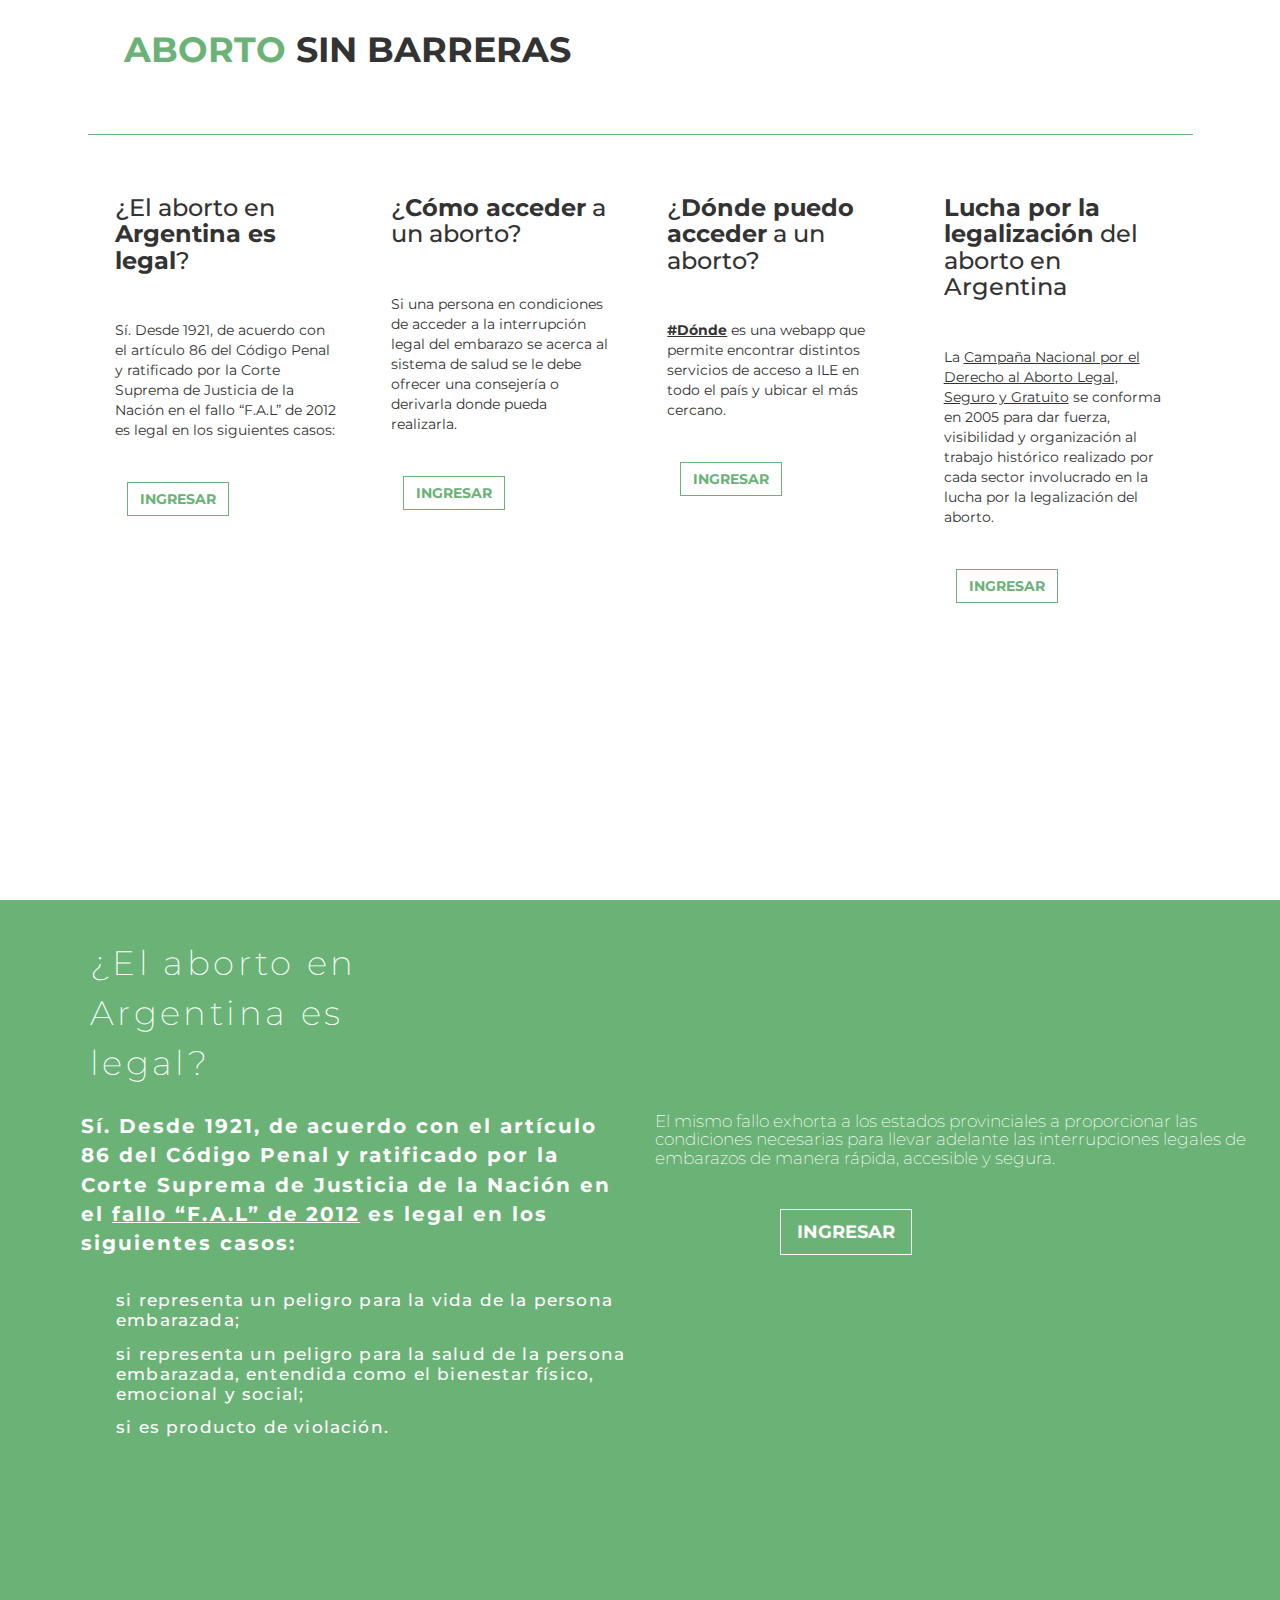
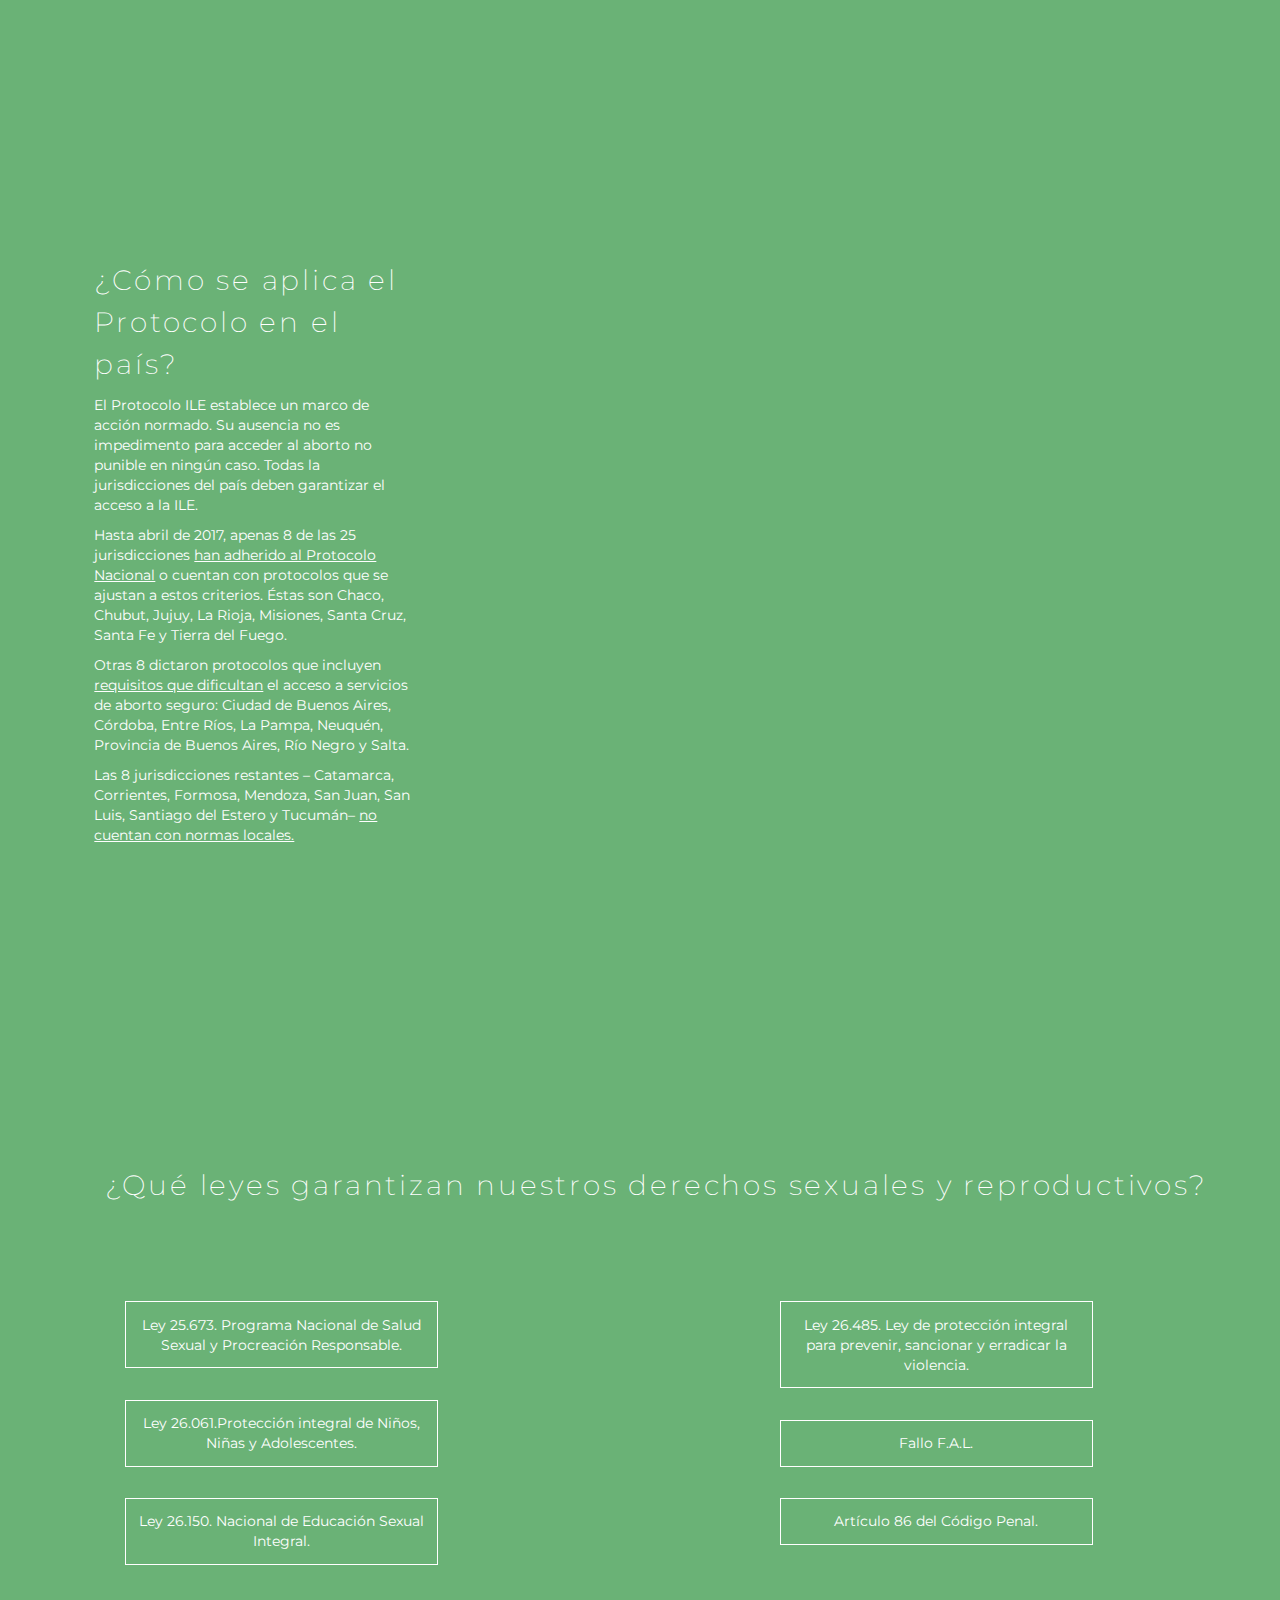
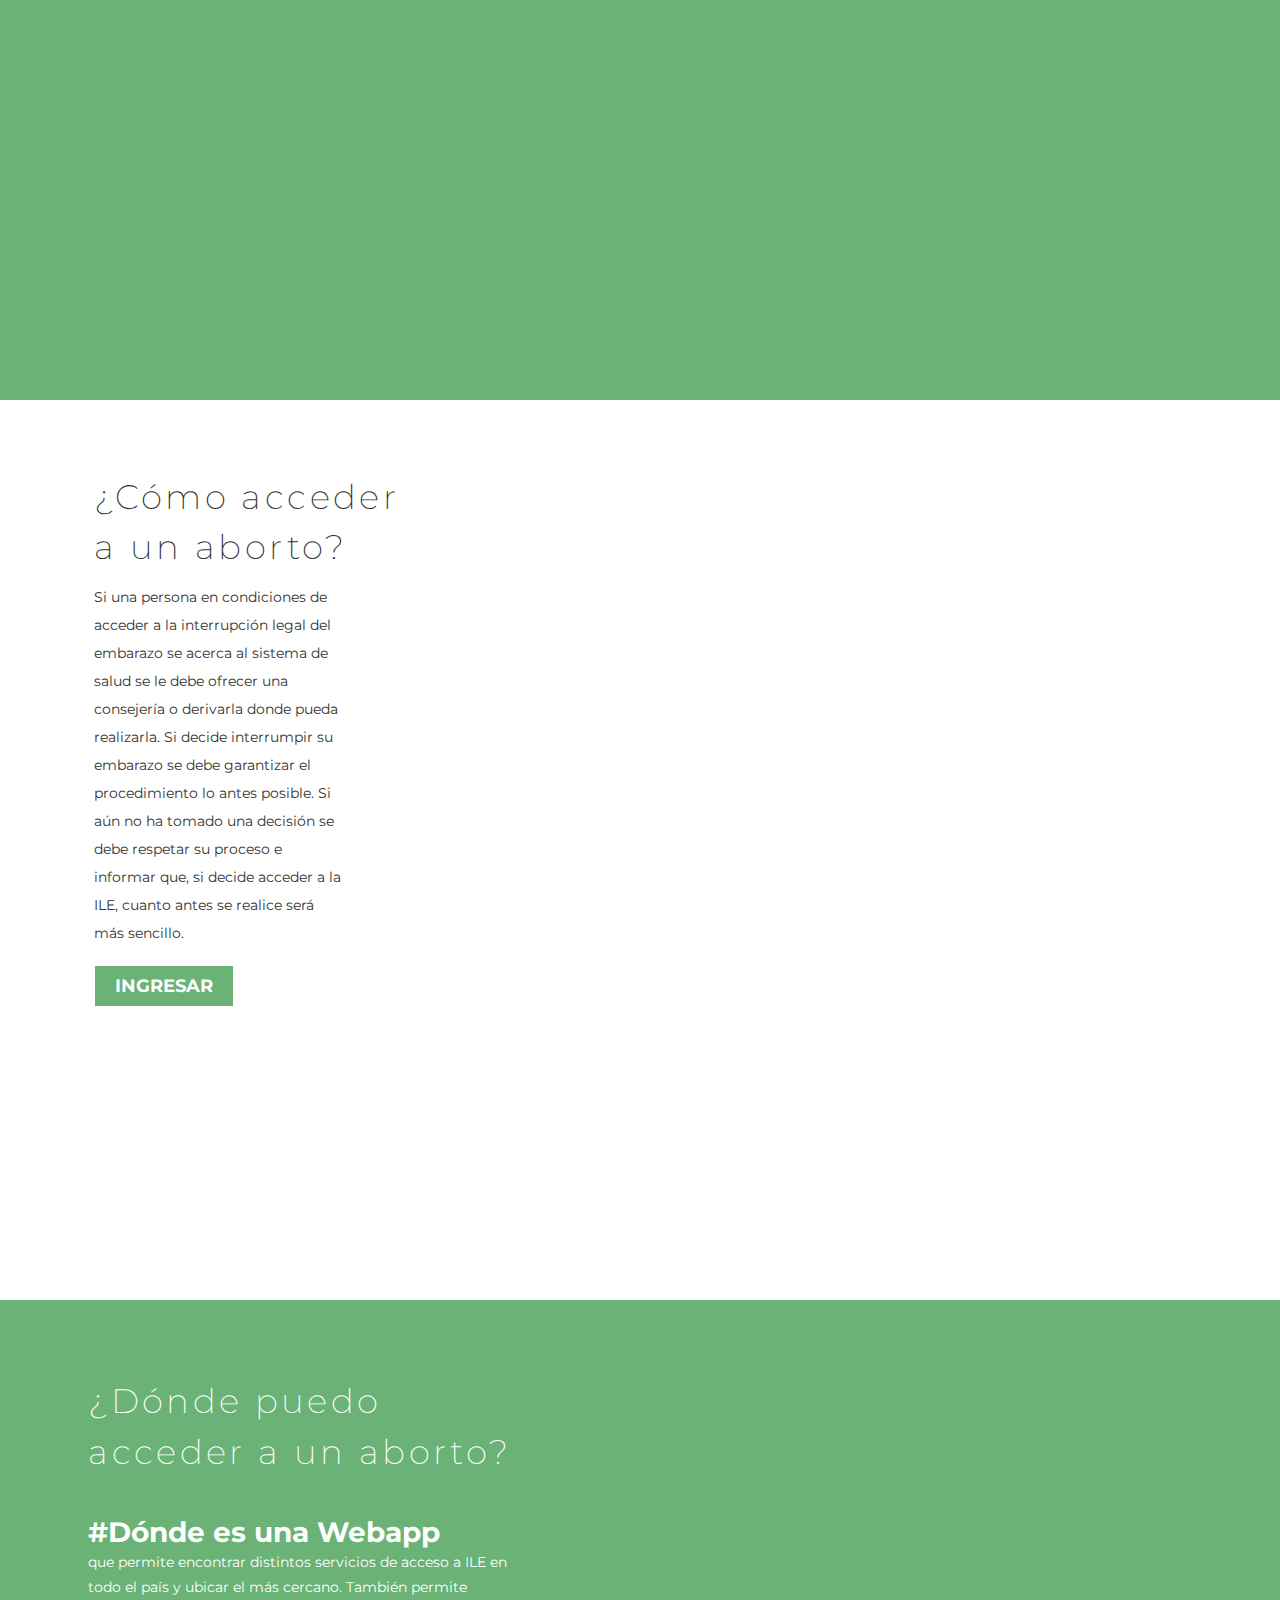
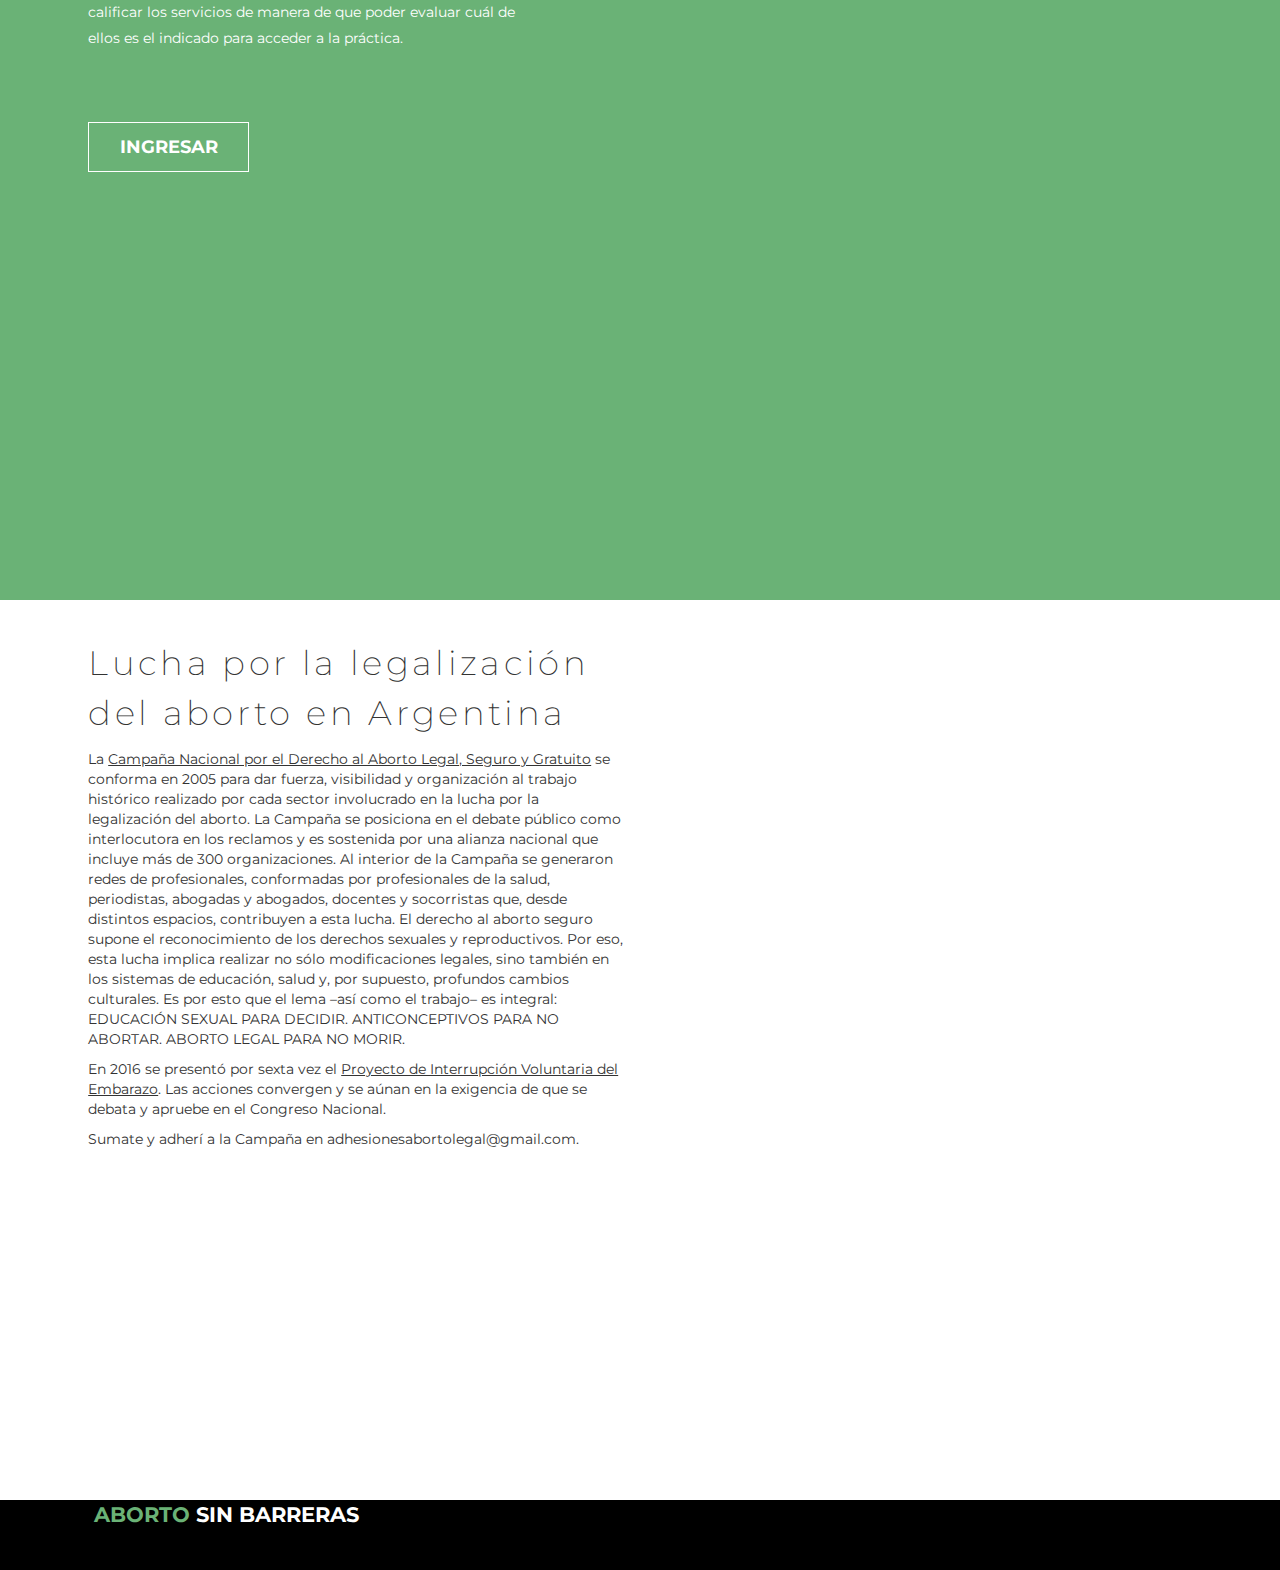
==== index.html @ 5cfd2bc5 "botones con funcionalidad nueva, arreglar css" ====
<!DOCTYPE html>
<html>	
<head>	
	<meta charset="utf-8">
    <meta http-equiv="X-UA-Compatible" content="IE=edge">
    <meta name="viewport" content="width=device-width, initial-scale=1">
    <title>Aborto Sin Barreras</title>
    <script type="text/javascript" src="js/jquery-3.2.1.min.js"></script>
    <script type="text/javascript" src="js/bootstrap.min.js"></script>
	<script type="text/javascript" src="js/index.js"></script>
    <link href="css/bootstrap.min.css" rel="stylesheet">
    <link href="https://fonts.googleapis.com/css?family=Montserrat:200,300,400,800,900" rel="stylesheet">
 	<link href= "css/main.css" rel="stylesheet">
   </head>
<body>
	<div class="container-fluid contenedor">
		<div class="wrap"></div>
			<section class="header">
				<header class="row">
					<div class="class-xs-12 col-sm-12 col-md-12">
						<img id="logo-arriba">
						<h1><strong><span class="verde">ABORTO </span>SIN BARRERAS</strong></h1>
					</div>
				</header>
				<div class="row bloques">
					<div class="col-xs-6 col-sm-6 col-md-3 bloque" id="header1">
						<h2>¿El aborto en <strong> Argentina es legal</strong>?</h2>
						<p class= "no-mostrar">Sí. Desde 1921, de acuerdo con el artículo 86 del Código Penal y ratificado por la Corte Suprema de Justicia de la Nación en el fallo “F.A.L” de 2012 es legal en los siguientes casos:</p>
						<button  type="button" class="btn btn-default mov" data-id="1"><strong>INGRESAR</strong></button>
					</div>
					<div class="col-xs-6 col-sm-6 col-md-3 bloque" id="header2">
						<h2>¿<strong>Cómo acceder</strong> a un aborto?</h2>
						<p class= "no-mostrar">Si una persona en condiciones de acceder a la interrupción legal del embarazo se acerca al sistema de salud se le debe ofrecer una consejería o derivarla donde pueda realizarla. </p>
						<button  type="button" class="btn btn-default mov" data-id="2"><strong>INGRESAR</strong></button>
					</div>
					<div class="col-xs-6 col-sm-6 col-md-3 bloque" id="header3">
						<h2>¿<strong>Dónde puedo acceder</strong> a un aborto?</h2>
						<p class= "no-mostrar"><strong><u>#Dónde</u></strong> es una webapp que permite encontrar distintos servicios de acceso a ILE en todo el país y ubicar el más cercano. </p>
						<button  type="button" class="btn btn-default mov" data-id="3"><strong>INGRESAR</strong></button>
					</div>
					<div class="col-xs-6 col-sm-6 col-md-3 bloque" id="header4">
						<h2><strong>Lucha por la legalización</strong> del aborto en Argentina</h2>
						<p class= "no-mostrar">La <u>Campaña Nacional por el Derecho al Aborto Legal, Seguro y Gratuito</u> se conforma en 2005 para dar fuerza, visibilidad y organización al trabajo histórico realizado por cada sector involucrado en la lucha por la legalización del aborto. </p>
						<button  type="button" class="btn btn-default mov" data-id="4"><strong>INGRESAR</strong></button>
					</div>
				</div>
			</section>
			<!--TERMINA HEADER-->
			<!--SECCIÓN 1-->
			<section class="row secciones" id="section1">
				<div class="col-xs-12 col-sm-12 col-md-12">
					<h2>¿El aborto en Argentina es legal?</h2>
				</div>	
				<div class="row legal">
					<div class="sub col-xs-12 col-sm-12 col-md-6 sub">
						<p class="strongsub"><strong>Sí. Desde 1921, de acuerdo con el artículo 86 del Código Penal y ratificado por la Corte Suprema de Justicia de la Nación en el <u>fallo “F.A.L” de 2012</u> es legal en los siguientes casos:</strong><p>
							<ul class="row">
								<strong><li>si representa un peligro para la vida de la persona embarazada;</li></strong>
								<strong><li>si representa un peligro para la salud de la persona embarazada, entendida como el bienestar físico, emocional y social;</li></strong>
								<strong><li>si es producto de  violación.</li></strong>
							</ul>
					</div>
					<div class="sub col-xs-12 col-sm-12 col-md-6 sub">	
						<p class="fallo">El mismo fallo exhorta a los estados provinciales a proporcionar las condiciones necesarias para llevar adelante las interrupciones legales de embarazos de manera rápida, accesible y segura.</p>
						<button  type="button" class="btn btn-default btn-lg boton-legal verMas" data-id="5"><strong>INGRESAR</strong></button>
					</div>
			</section>		
			<!--empieza div escondido en sección 1-->			
			<section class="row escondido" id="escondido5">
				<div class="col-xs-12 col-sm-12 col-md-12">
					<h3>¿Qué es y para qué sirve el Protocolo ILE?</h3>
				</div>
				<div class="row">
					<div class="sub col-xs-12 col-sm-12 col-md-12">
						<p>El <u>Protocolo para la Atención Integral de las Personas con Derecho a la Interrupción Legal del Embarazo</u>(Protocolo ILE) fue publicado en 2015 por el Ministerio de Salud de la Nación para estandarizar prácticas y garantizar el acceso a este derecho. Allí, se establecen los siguientes lineamientos para acceder a la ILE:</p>
						<ul>
								<li>No se necesita denuncia ni autorización policial o judicial. Sólo la certificación de la causa por un profesional de la salud y, en los casos de violación, una declaración jurada.</li>
								<li>Las víctimas de violencia sexual deben recibir asistencia.</li>
								<li>Se debe brindar información sobre las alternativas de atención y procedimientos disponibles.</li>
								<li>Se debe respetar la privacidad y garantizar la confidencialidad.</li>
								<li>Se debe sancionar administrativa y/o penalmente por demoras en la atención, brindar información falsa o negarse a realizar la interrupción del embarazo.</li>
								<li>El profesional objetor de conciencia debe notificar su voluntad por escrito y derivar a otro profesional que garantice su realización. En caso de emergencia, deberá realizarlo. </li>
								<li>A partir de los 14 años una persona puede tomar las decisiones respecto de su propio cuerpo sin la presencia de un adulto</li>
								<li>Hasta los 14 años se debe prestar consentimiento con la asistencia de madres, padres o representantes legales. </li>
								<li>Si una persona con discapacidad requiere asistencia para la toma de decisiones, debe asegurarse apoyo e información comprensible.</li>
								<li>Se debe ofrecer información válida y confiable sobre aborto seguro. </li>
								<li>Se debe recibir atención médica después de una interrupción del embarazo, haya sido legal o ilegal.</li>
							</ul>	
						</div>
					</div>
			</section>			
			<!--subdivisión dentro de sección1-->
			<section class="row secciones" id="section1b">
				<div class="col-xs-12 col-sm-12 col-md-4">
					<h3>¿Cómo se aplica el Protocolo en el país? </h3>
					<p>El Protocolo ILE establece un marco de acción normado. Su ausencia no es impedimento para acceder al aborto no punible en ningún caso. Todas la jurisdicciones del país deben garantizar el acceso a la ILE. </p>
					<p>Hasta abril de 2017, apenas 8 de las 25 jurisdicciones <u>han adherido al Protocolo Nacional</u> o cuentan con protocolos que se ajustan a estos criterios. Éstas son Chaco, Chubut, Jujuy, La Rioja, Misiones, Santa Cruz, Santa Fe y Tierra del Fuego.</p>
					<p>Otras 8 dictaron protocolos que incluyen <u>requisitos que dificultan</u> el acceso a servicios de aborto seguro: Ciudad de Buenos Aires, Córdoba, Entre Ríos, La Pampa, Neuquén, Provincia de Buenos Aires, Río Negro y Salta.</p>
					<p>Las 8 jurisdicciones restantes – Catamarca, Corrientes, Formosa, Mendoza, San Juan, San Luis, Santiago del Estero y Tucumán– <u>no cuentan con normas locales.</u>
					</p>
				</div>
				<div class="col-xs-12 col-sm-12 col-md-8"></div>
			</section>
			<section class="row secciones" id="section1c">
				<h3 class="col-xs-12 col-sm-12 col-md-12">¿Qué leyes garantizan nuestros derechos sexuales y reproductivos?</h3>
				<div class="row">
					<div class="col-xs-12 col-sm-12 col-md-6">
						<button class="leyes">Ley 25.673. Programa Nacional de Salud Sexual y Procreación Responsable.</button>
						<button class="leyes">Ley 26.061.Protección integral de Niños, Niñas y Adolescentes.</button>
						<button class="leyes">Ley 26.150. Nacional de Educación Sexual Integral.</button>
					</div>
					<div class="col-xs-12 col-sm-12 col-md-6">
						<button class="leyes">Ley 26.485. Ley de protección integral para prevenir, sancionar y erradicar la violencia.</button>
						<button class="leyes">Fallo F.A.L.</button>
						<button class="leyes">Artículo 86 del Código Penal.</button>
					</div>
				</div>	
			</section>
			<!--TERMINA PRIMER SECCIÓN-->
			<section class="row secciones" id="section2">
				<div class="col-xs-12 col-sm-12 col-md-4 donde">
					<h2>¿Cómo acceder </br>a un aborto?</h2>
					<p>Si una persona en condiciones de acceder a la interrupción legal del embarazo se acerca al sistema de salud se le debe ofrecer una consejería o derivarla donde pueda realizarla. Si decide interrumpir su embarazo se debe garantizar el procedimiento lo antes posible. Si aún no ha tomado una decisión se debe respetar su proceso e informar que, si decide acceder a la ILE, cuanto antes se realice será más sencillo.</p>
					<button  type="button" class="btn btn-default btn-lg boton-donde verMas" data-id="6"><strong>INGRESAR</strong></button>
				</div>
				<div class="col-xs-12 col-sm-12 col-md-8">
					
				</div>
			</section>
			<section class="row secciones escondido" id="escondido6">
				<div class="col-xs-12 col-sm-12 col-md-12">
					<p>La persona en condiciones de acceso a una ILE debe contar con la información necesaria para tomar decisiones en forma autónoma y consciente, basada en evidencia científica y que incluya todos los métodos recomendados por la OMS y sus ventajas, desventajas y riesgos. El médico tratante deberá consignar de manera clara, concreta y precisa qué acciones se llevarán a cabo y la información que ha sido suministrada al o la paciente, quien debe manifestar por escrito que lo hace libre de influencias y presiones y conociendo las posibilidades y riesgos. Si manifiesta que el embarazo es producto de una violación debe realizar una declaración jurada, sin describir los hechos ni detalles. El consentimiento sólo puede llevarse a cabo por la persona que desea interrumpir ese embarazo, con excepción de niñas, niños y/o adolescentes, en cuyo caso serán sus representantes legales quien consientan la práctica.</p>
					<p>La médica o médico tratante debe valorar el método más apropiado para la ILE en función de la edad gestacional, el deseo de la persona y las posibilidades del centro asistencial. La atención puede realizarse en el primer nivel de atención y en forma ambulatoria. Sin embargo, es necesario que se pueda brindar atención para ILEs en todos los niveles del sistema de salud. </p>
					<p>Existen distintas opciones terapéuticas para realizar una ILE: </p>
					<ul>
						<li>El procedimiento medicamentoso que se realiza con pastillas de misoprostol combinado con mifepristona o únicamente misoprostol.</li>
						<li>El procedimiento instrumental puede ser realizado a través de Aspiración Manual Endouterina (AMEU), raspado o legrado uterino. La Organización Mundial de la Salud recomienda los métodos de aspiración endouterina (ya sea manual o eléctrica) como métodos preferibles al legrado uterino instrumental, ya que éste conlleva menos dolor y menor pérdida de sangre. En todos los casos, estos procedimientos deben ser llevados adelante por profesionales, contemplando riesgos y necesidades de la paciente.</li>
					</ul>
					<p>Finalmente, el proceso de atención puede requerir acompañamiento psicológico o social, información sobre fertilidad u otras intervenciones y entrevistas de seguimiento.</p>
				</div>
			</section>
			<!--TERMINA SEGUNDA SECCIÓN-->
			<section class="row secciones" id="section3">
				<div class="col-xs-12 col-sm-12 col-md-6 donde">
					<h2>¿Dónde puedo</br> acceder a un aborto?</h2>
					<p><strog class="negrita-donde">#Dónde es una Webapp</strog> <br/>que permite encontrar distintos servicios de acceso a ILE en todo el país y ubicar el más cercano. También permite calificar los servicios de manera de que poder evaluar cuál de ellos es el indicado para acceder a la práctica.</p>
					<button  type="button" class="btn btn-default btn-lg boton-donde"><strong>INGRESAR</strong></button>
				</div>
				<div class="col-xs-12 col-sm-12 col-md-6">
					
				</div>
			</section>
			<!--TERMINA TERCERA SECCIÓN-->
			<section class="row secciones" id="section4">
				<div class="col-xs-12 col-sm-12 col-md-6 texto-section">
					<h2>Lucha por la legalización del  aborto en Argentina</h2>
					<p>La <u>Campaña Nacional por el Derecho al Aborto Legal, Seguro y Gratuito</u> se conforma en 2005 para dar fuerza, visibilidad y organización al trabajo histórico realizado por cada sector involucrado en la lucha por la legalización del aborto. La Campaña se posiciona en el debate público como interlocutora en los reclamos y es sostenida por una alianza nacional que incluye más de 300 organizaciones. Al interior de la Campaña se generaron redes de profesionales, conformadas por profesionales de la salud, periodistas, abogadas y abogados, docentes y socorristas que, desde distintos espacios, contribuyen a esta lucha. 
					El derecho al aborto seguro supone el reconocimiento de los derechos sexuales y reproductivos. Por eso, esta lucha implica realizar no sólo modificaciones legales, sino también en los sistemas de educación, salud y, por supuesto, profundos cambios culturales. Es por esto que el lema –así como el trabajo– es integral: EDUCACIÓN SEXUAL PARA DECIDIR. ANTICONCEPTIVOS PARA NO ABORTAR. ABORTO LEGAL PARA NO MORIR.
					</p>

					<p>En 2016 se presentó por sexta vez el <u>Proyecto de Interrupción Voluntaria del Embarazo</u>. Las acciones convergen y se aúnan en la exigencia de que se debata y apruebe en el Congreso Nacional. </p>
				
					<p>Sumate y adherí a la Campaña en adhesionesabortolegal@gmail.com.</p>
				</div>
				<div class="col-xs-12 col-sm-12 col-md-6">
					
				</div>
			</div>	

			<footer class="row">
				<div class="col-xs-12 col-sm-12 col-md-6 offset-xs-6 offset-sd-6 offset-md-4 align-self-center footer">
					<strong class="texto-footer"><span class="verde">ABORTO</span> SIN BARRERAS</strong>
				</div>
				<div class="col-xs-12 col-sm-12 col-md-6 redes-sociales"></div>
			</footer>
		</section>
		<!--TERMINA CUARTA SECCIÓN-->



	</div>
</body>
</html>
---- css/main.css ----
@import url('https://fonts.googleapis.com/css?family=Montserrat:200,300,400,800,900');
* {
	margin: 0;
	padding: 0;
	border:0;
	-webkit-box-sizing: border-box;
	-moz-box-sizing: border-box;
	box-sizing: border-box;
	/*background-color: white;*/
	font-family: 'Montserrat', Arial, sans-serif;
	}

body{
	height:100%;
	overflow-x:hidden;
}
.wrap{
	min-height: 100%;
  height: auto;
  margin: 0 auto -5em;
  padding: 0 0 5em;

}
.verde{
	color:#6ab276;
}
/*****************HEADER*************************/
.header{
	height: 100vh;
	padding:0;
	border:0;
	display:block;
	background-color:white;
	margin: 0 7%;
	background-color: white;

}
/*Titulo*/
header{
	height: 15%;
	border-bottom: solid 0.1em #6ab276;
}

h1{
	font-size:2.5em;
	font-weight: bolder;
	margin-left: 2%;
	margin-top: 1%;
}
/*Bloques*/
.bloque{
	padding-top: 5%;
	
}
.bloque h2{
	font-size:1.7em; 
	margin-right: 0.10%;
}
.bloque p{
	font-size:1em;
	padding-top: 17%;
}.bloque h2, .bloque p {
	margin: 2% 5%;
}
.mov{
	color:#6ab276;
	border-style: solid;
    border-width: 0.1em;
    border-color: #6ab276;
    border-radius: 0; 
    font-size: 1em;
    margin-top: 15%;
    margin-left: 10%;
}
.mov:hover {
	color:#6ab276;
	border-style: solid;
	background-color: white;
    border-width: 0.1em;
    border-color: #6ab276;
}
.mov:active {
	color:#6ab276;
	border-style: solid;
    border-width: 0.1em;
    background-color: white;
    border-color: #6ab276;
}
/*********************SECTIONS********************/

section{
	height:100vh;
	margin-left:20%;
}

#section1, #section1b, #section1c, #escondido5, #section3 {
	background-color: #6ab276;
	color:white;
}
#section2, #section2b, #section4 {
	background-color: white;
}

#section3 p, #section3 h2, #section3 button,  #section4 p, #section4 h2, #section4 button{
	margin-left: 12% !important;
}
.secciones p, .secciones button{
	margin-left:20%;

}
.secciones h2{
	margin-top: 2%;
	margin-left: 20%;
	line-height: 150%;
	font-weight:200;
	letter-spacing: 0.1em;
	font-size: 2.4em;
}
.secciones h3 {
	margin-top: 15%;
	margin-left: 20%;
	line-height: 150%;
	font-weight:200;
	letter-spacing: 0.1em;
	font-size: 2em;
}
.texto-section{
	margin-top: 2%;
}
.escondido{
	display:none;
}

/**********************SECTION 1 - LEGAL **********************/
#section1, #section1b, #section1c, #escondido5{
	color:white;
}
#section1 h2, #section1c h2, #escondido5 h2{
	margin-left: 6%;
	margin-top: 3%;
	width:30%;
}
.sub{
	margin-top: 1%;
}

.strongsub{
	margin-left: 13% !important;
	letter-spacing: 0.10em;
	line-height: 150%;
	font-size: 1.4em;
	margin-top: 0;
	margin-left:2%;
}
ul{
	margin-top: 5%;
}
li {
	line-height: 120%;
	font-size: 1.2em;
	list-style: none;
	font-weight: 500;
	margin-left: 20%;
	letter-spacing: 0.07em;
	margin-bottom: 2%;
}
.fallo{
	font-size: 1.2em;
	font-weight: 200;
	line-height: 110%;
	margin-left:0 !important;
}
.boton-legal, .boton-legal:hover{
	color:white;
	border-style: solid;
    border-width: 0.1em;
    border-color: white;
    border-radius:0;
    background-color: #6ab276;
    margin-top:5%;
}
#section1c h3{
	margin-top: 5% !important;
	margin-left: 7% !important;
	margin-bottom: 5%;
}
.que-leyes{
	margin-top: 0.001%
}
/*sección escondida*/
#escondido5 h3{
	margin-left: 6%;

}
#escondido5 p, #escondido5 li{
	margin-left: 7%;
	width: 80%;
}
#escondido5 p{
	margin-top: 1%;
}
#escondido5 ul{
	margin-top:2%;
}
#escondido5 li{
	font-size: 1em;
	margin-bottom: 1.5%;
}
#escondido5 h3, #section1c h3{
	line-height: 150%;
	font-weight:200;
	letter-spacing: 0.1em;
	font-size: 2em;
}
#section1 h4{ /*QUÉ ES ESTO*/
	font-weight: 200;
	font-size:1.6em;
	letter-spacing: 120%;
	width:60%;
	margin-left: 15%;

}
.leyes{
	color:white;
	border-style: solid;
    border-width: 0.1em;
    border-color: white;
    border-radius:0;
    background-color: #6ab276;
    margin-left: 10%;
    margin-top:5%;
    width:50%;
    padding: 2% 2%;
}

/**********************SECTION 2 - CÓMO ***********************/

#section2 p{
	line-height: 200%;
}
#section2 button{
	margin-top: 2%;
}
#section2 p{
	margin-top: 0.20%;
}
/**********************SECTION 3 - DÓNDE **********************/
.donde{
	margin-top:5%;
}
.boton-donde{
	color:white;
	border-style: solid;
    border-width: 0.1em;
    border-color: white;
    border-radius:0;
    background-color: #6ab276;
    margin-left: 15%;
    margin-top:10%;
    padding: 2% 5%;
}
.boton-donde:hover{
	color:white;
    border-color: white;
    background-color: #6ab276;
}
.negrita-donde{
	font-weight: bold;
	font-size:2em;
}
.donde p{
	margin-top: 7%;
	line-height: 180%;
	margin-right: 17%;
}

/**************************FOOTER***************************/
footer{
	background-color: black;
	height: 5em;
	color: #FFF;
	

}
.texto-footer{
	color:#FFFFFF;
	font-weight: bolder;
	font-size: 1.5em;
	margin-top: 10%;
	margin-left: 15%;

}

/*********************MEDIAS QUERIES************************************/
@media screen and (min-width: 480px) and (max-width: 768px) and (orientation: landscape){
	.no-mostrar{
		display:none;
	}
	.container-fluid{
		padding:0px;
		margin:0px;
	}
	h1{
		font-size: 2em;
		padding-top: 0;
		margin-top: -1%;
	}
	.header{
		padding-top:0px;
	}

	#header1, #header2, #header3, #header4 {
		height:42.5vh;
	}	

	.bloque h2{
		font-size:1.2em;
		margin-top: 5%;
	}

	.mov{
		margin-top:10%;
		margin-left: 15%;
	}
	.bloque {
	    padding-top: 0;}
	/*SECCIONES LANDSCAPE*/
	.secciones h2{
		margin-left: 6%;
	}
	.secciones h2{
		margin-top: 1%;
		margin-left: 15%;
		line-height: 150%;
		font-weight:200;
		letter-spacing: 0.1em;
		font-size: 1.5em;
	}
	.secciones h3{
		margin-top: 1%;
		margin-left: 15%;
		line-height: 150%;
		font-weight:200;
		letter-spacing: 0.1em;
		font-size: 1.2em;
	}
	/*seccion1*/
	#section1 h2{
		margin-left: 6%;
		margin-top: 1%;
		width:100%;
	}
	.strongsub{
		margin-left: 8% !important;
		letter-spacing: 0;
		line-height: 150%;
		font-size: 1em;
		margin-top: -1%;
	}
	ul{
		margin-top: 1%;
	}
	li {
		font-size: 1em;
		margin-left: 10%;
		margin-right: 5%;
		letter-spacing: 0.07em;
		margin-bottom: 1%;
	}
	.fallo{
		margin-left: 8% !important;
		font-size: 1em;
		font-weight: 200;
		line-height: 110%;
		margin-top: -1% !important;

	}
	.boton-legal, .boton-legal:hover{
		color:white;
		border-style: solid;
	    border-width: 0.1em;
	    border-color: white;
	    border-radius:0;
	    background-color: #6ab276;
	    margin-left: 8% !important;
	    margin-top:1%;
	    font-size: 1em;

	}
	/*subseccion dentro de 1*/
	#section1b h3, #section1b p{
		margin-left: 8% !important;
	}
	#section1b p{
		font-size: 1em;
	}
	/*seccion2*/	
	#section2 h2{
		margin-top: -1.5% !important;
		margin-left: 12% !important;
	}
	#section2 p{
		line-height: 150%;
		margin-top: 0.20%;
		margin-left: 12% !important;
	}
	#section2 button{
		margin-top: 1%;
		margin-left: 12% !important;
	    font-size: 1em;
	}
	/*seccion3*/
	.donde{
		margin-top:5%;
	}
	.boton-donde{
		margin-top: 1%;
		
	    font-size: 1em;
	    padding: 2% 5%;
	}
	.boton-donde:hover{
		color:white;
	    border-color: white;
	    background-color: #6ab276;
	}
	.negrita-donde{
		font-size:1.9em;
	}
	.donde p{
		margin-top: 2%;
		line-height: 150%;
		margin-right: 17%;
	}
	footer{
		height:3em;
	}
	.texto-footer{
		font-size: 1.2em;
		margin-left: 15%;
	}
	.texto-footer strong{
		margin-top: -1.5%;
	}

}

@media screen and  (max-width: 480px) and (orientation: portrait){
	.no-mostrar{
		display:none;
	}
	.header{
		padding-top:0px;
		margin:0 2%;
		height:10%;
	}
	.bloque{
		height: 100%;
	}
	
	h1{
		font-size: 1.5em;
		padding-top: 5%;
	}

	#header1{
		height:42.5vh;
		padding-top: 2.1em;
	}	
	#header2{
		height:42.5vh;
		padding-top: 2.1em;
	}
	#header3{
		height:42.5vh;
	}
	#header4{
		height:42.5vh;
	}
	.bloque h2,p,button{
		margin: 0;
	}
	.bloque h2{
		font-size:1.4em;
		line-height: 125%;
	}

	.mov{
		margin-top: 30%;
	}
	.bloque {
	    padding-top: 0;}
	/*SECCIONES PORTRAIT*/

	.secciones h2{
		margin-top: 1%;
		margin-left: 15%;
		line-height: 150%;
		font-weight:200;
		letter-spacing: 0.01em;
		font-size: 1.5em;
	}
	.secciones h3{
		line-height: 150%;
		font-weight:200;
		letter-spacing: 0.1em;
		font-size: 1.2em;
	}
	/*seccion1*/
	#section1 h2{
		margin-left: 1%;
		margin-top: 10%;
		width:100%;
	}
	.strongsub{
		margin-top: 2%;
		margin-left: 5% !important;
		margin-top:  5% !important;
		letter-spacing: 0;
		line-height: 150%;
		font-size: 1em;
		margin-top: 2%;
	}
	ul{
		margin-top: 5%;
	}
	li {
		font-size: 1em;
		margin-left: 12%;
		margin-right: 5%;
		letter-spacing: 0.07em;
		margin-bottom: 3%;
	}
	.fallo{
		margin-left: 5% !important;
		font-size: 1em;
		font-weight: 200;
		line-height: 110%;
		margin-top: 10% !important;

	}
	.boton-legal, .boton-legal:hover{
		color:white;
		border-style: solid;
	    border-width: 0.1em;
	    border-color: white;
	    border-radius:0;
	    background-color: #6ab276;
	    margin-left: 8% !important;
	    margin-top: 15%;
	    font-size: 1em;

	}
	/*subseccion dentro de 1*/
	#section1b h3, #section1b p{
		margin-left: 5% !important;
	}
	#section2b h3{
		margin-top: 0 !important;
	}
	#section1b p{
		font-size: 1em;
	}
/*seccion2*/	
	#section2 h2{
		margin-top: 5% !important;
		margin-left: 5% !important;
	}
	#section2 p{
		line-height: 150%;
		margin-top: 10%;
		margin-left: 5% !important;
	}
	#section2 button{
		margin-top: 15%;
		margin-left: 5% !important;
	    font-size: 1.5em;
	}
/*seccion3*/
	.donde{
		margin-top:15%;
	}
	.boton-donde{
		margin-top: 20%;
	    font-size: 1.5em;
	    padding: 2% 5%;
	}
	.negrita-donde{
		font-size:1.5em;
	}
	.donde p{
		margin-top: 20%;
		line-height: 150%;
		margin-left: -1% !important;
	}
/*seccion4*/	
	#section4 h2{
		margin-top: 2% !important;
		margin-left: 5% !important;
	}
	#section4 p{
		margin-top: 5%;
		margin-left: 5% !important;
		margin-bottom: 5%;
	}


/*footer*/
	.footer{
		margin:2% 10%;
		width:100%;
	}
	.texto-footer{
		font-size: 1em;
	}
}
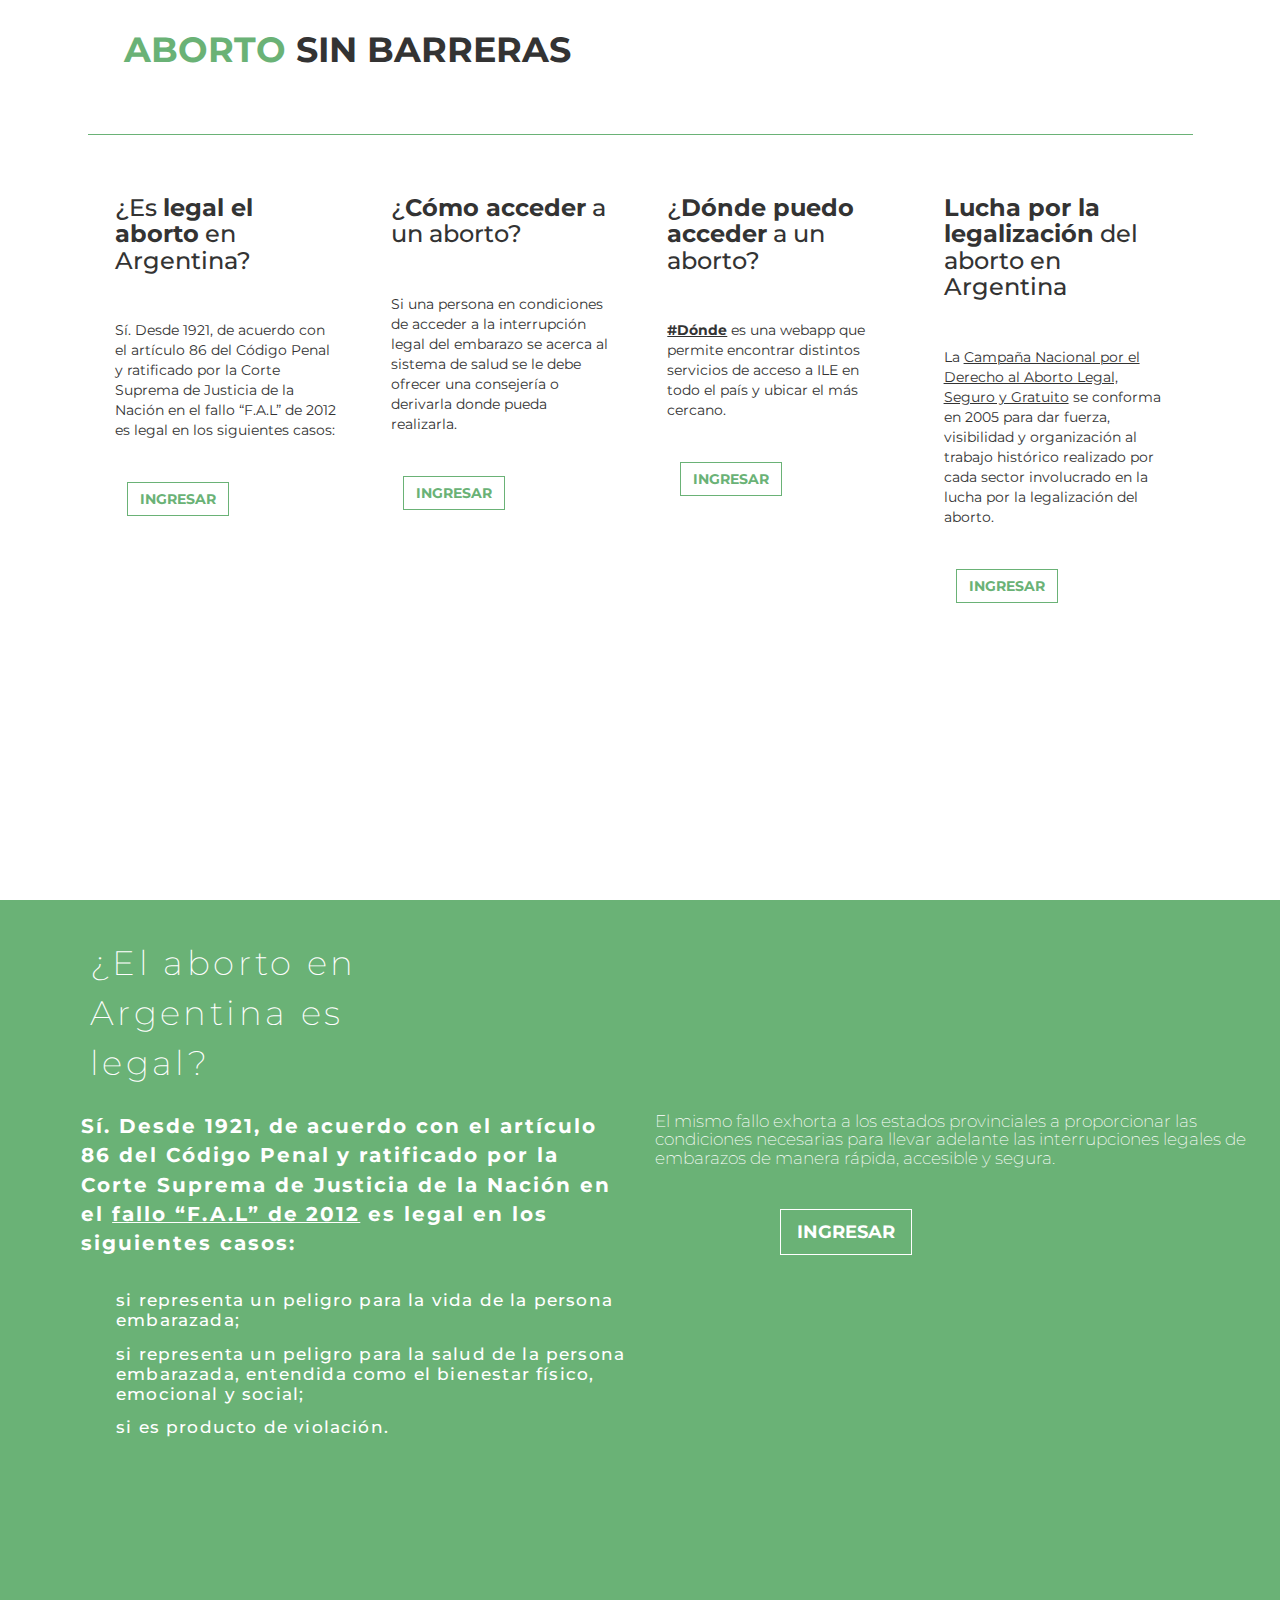
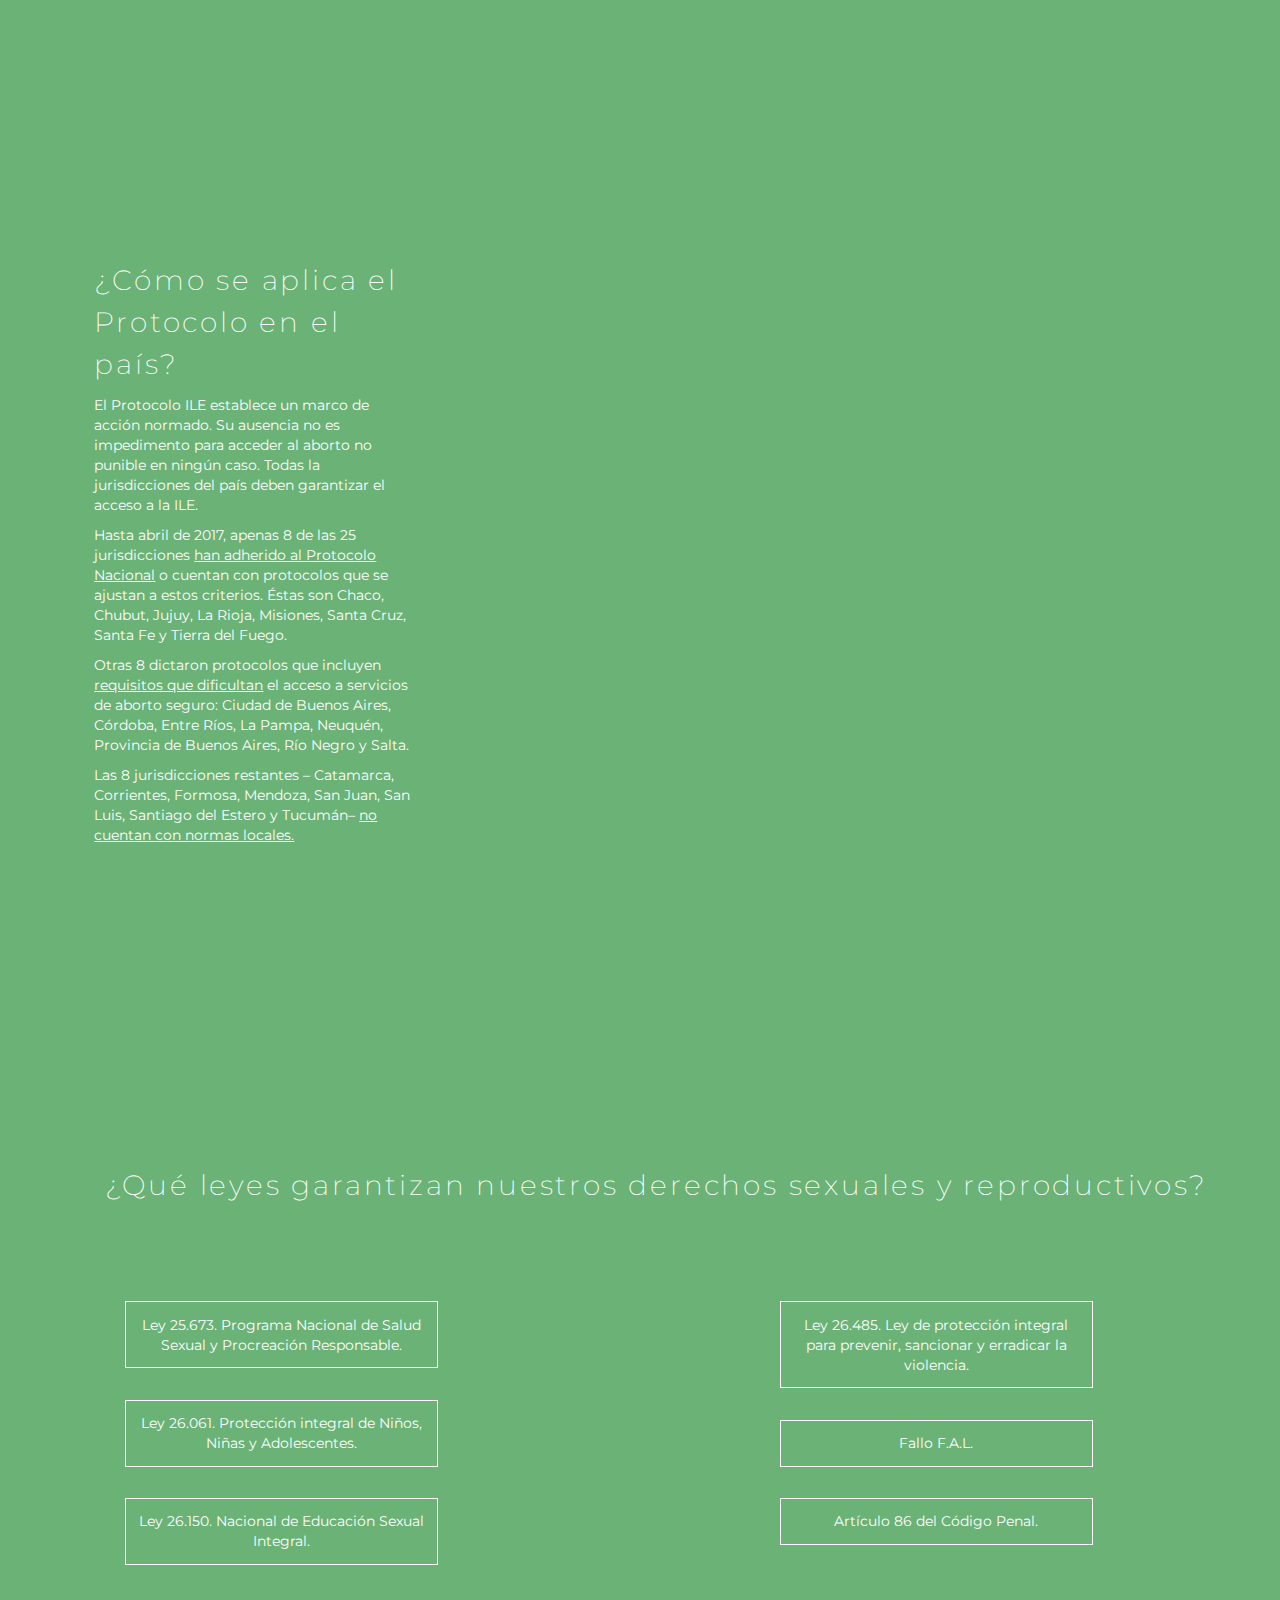
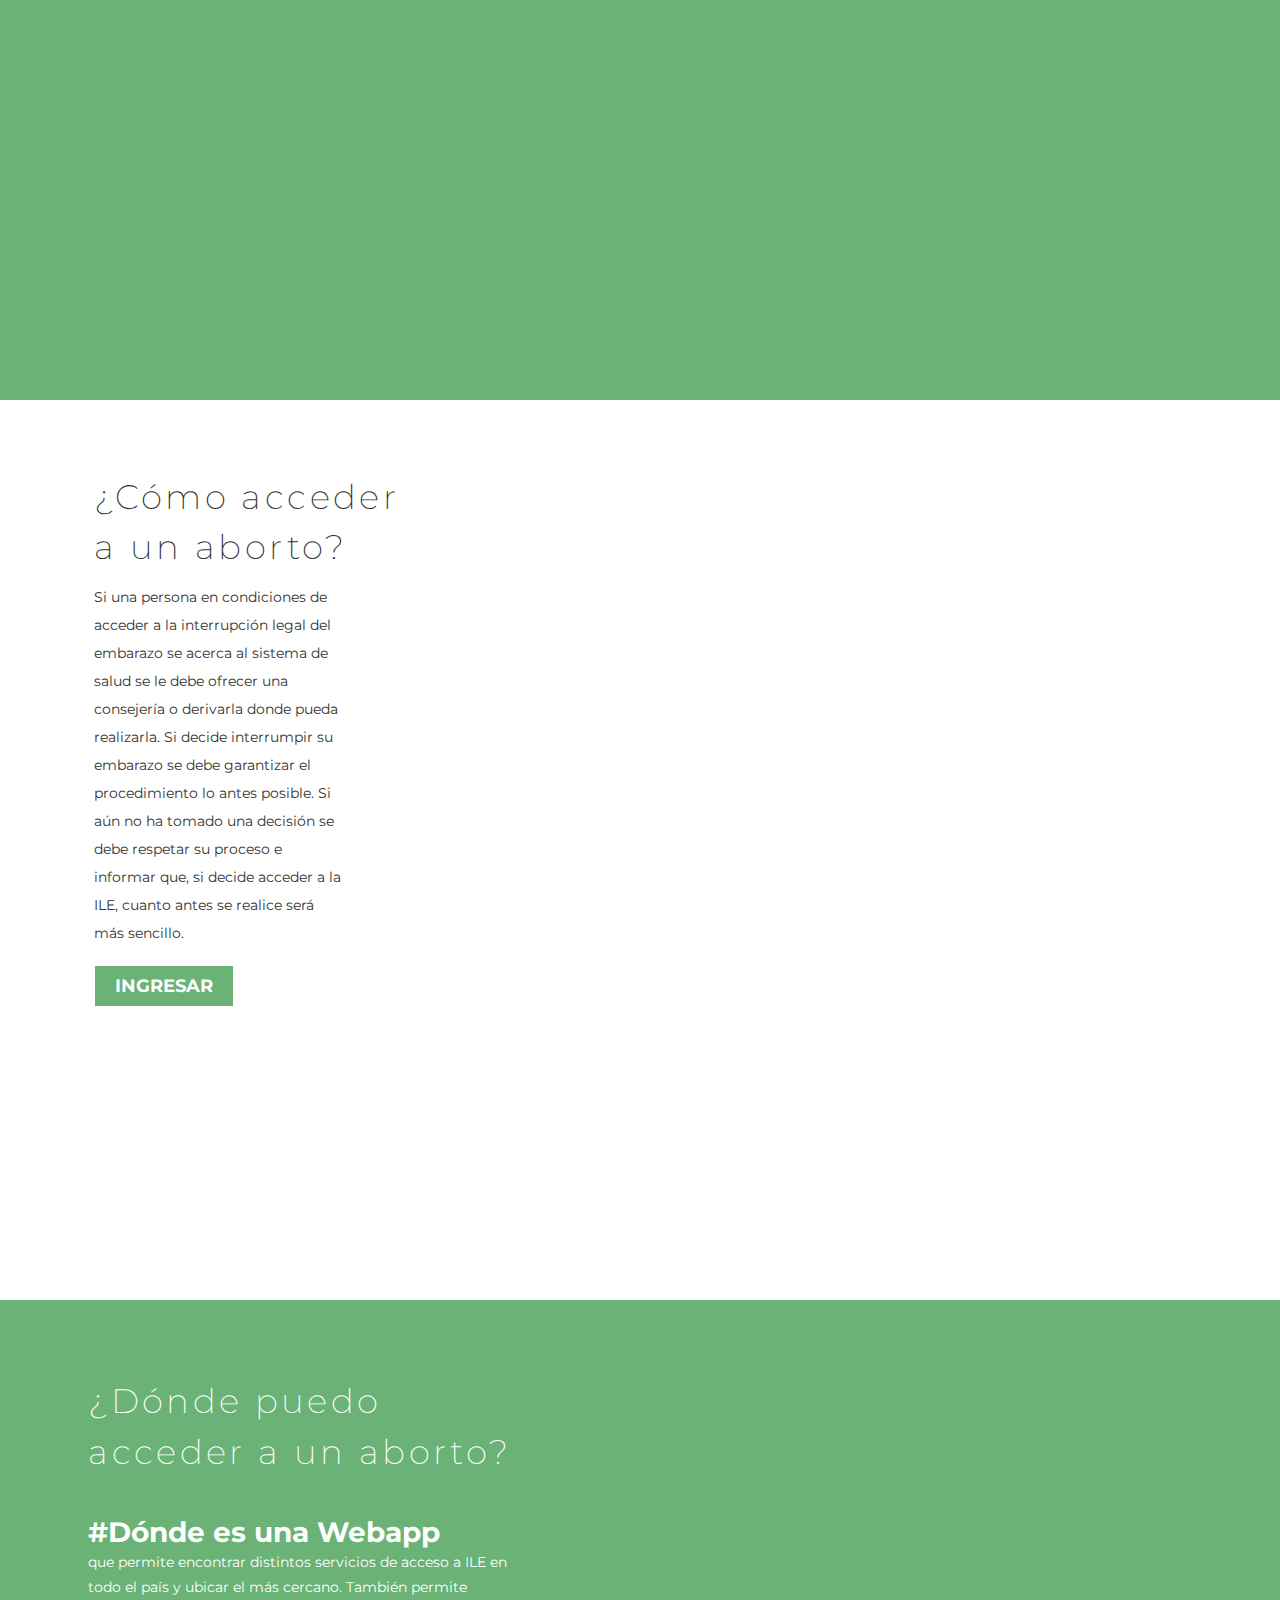
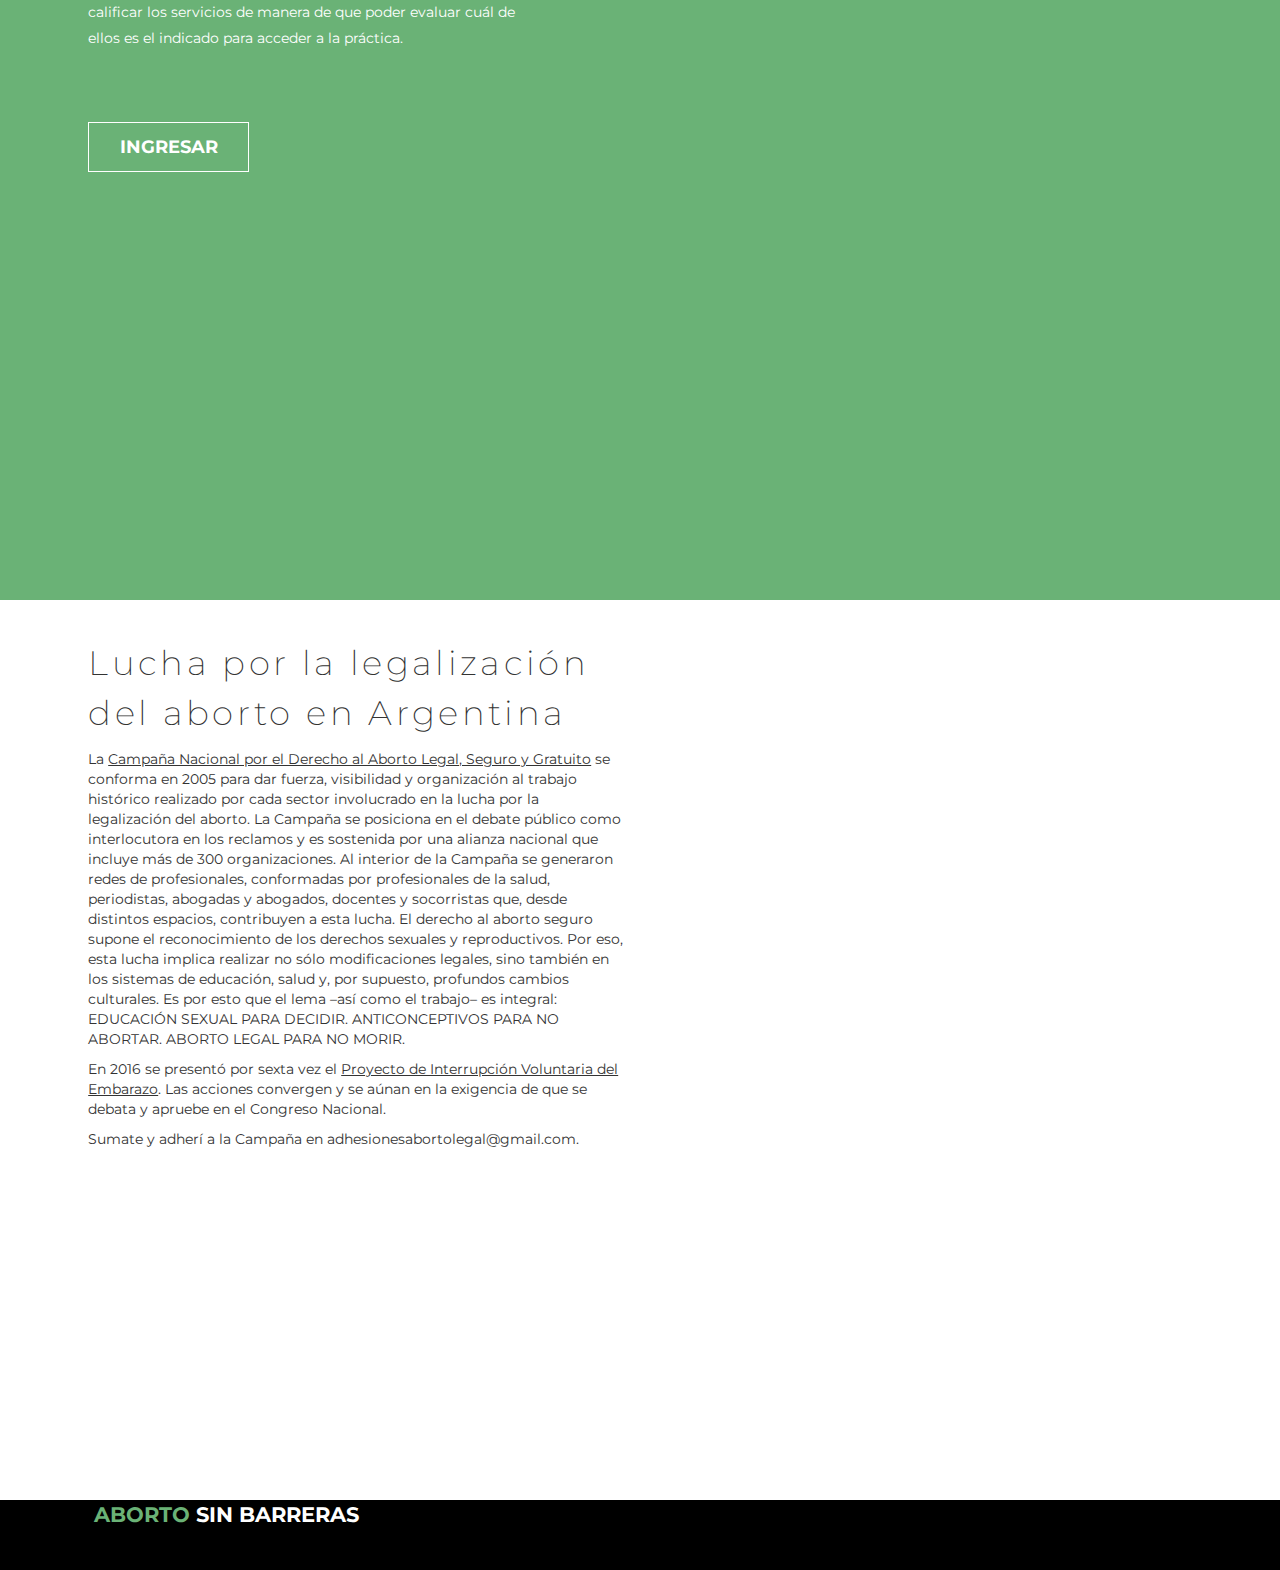
==== commit dfeb1e07: "queries de desglosado" ====
--- a/index.html
+++ b/index.html
@@ -24,7 +24,7 @@
 				</header>
 				<div class="row bloques">
 					<div class="col-xs-6 col-sm-6 col-md-3 bloque" id="header1">
-						<h2>¿El aborto en <strong> Argentina es legal</strong>?</h2>
+						<h2>¿Es <strong>legal el aborto</strong> en Argentina?</h2>
 						<p class= "no-mostrar">Sí. Desde 1921, de acuerdo con el artículo 86 del Código Penal y ratificado por la Corte Suprema de Justicia de la Nación en el fallo “F.A.L” de 2012 es legal en los siguientes casos:</p>
 						<button  type="button" class="btn btn-default mov" data-id="1"><strong>INGRESAR</strong></button>
 					</div>
@@ -102,14 +102,14 @@
 				<div class="col-xs-12 col-sm-12 col-md-8"></div>
 			</section>
 			<section class="row secciones" id="section1c">
-				<h3 class="col-xs-12 col-sm-12 col-md-12">¿Qué leyes garantizan nuestros derechos sexuales y reproductivos?</h3>
+				<h3 class="col-xs-12 col-sm-12 col-md-12 ley-col-uno">¿Qué leyes garantizan nuestros derechos sexuales y reproductivos?</h3>
 				<div class="row">
-					<div class="col-xs-12 col-sm-12 col-md-6">
+					<div class="col-xs-6 col-sm-6 col-md-6 ley">
 						<button class="leyes">Ley 25.673. Programa Nacional de Salud Sexual y Procreación Responsable.</button>
-						<button class="leyes">Ley 26.061.Protección integral de Niños, Niñas y Adolescentes.</button>
+						<button class="leyes">Ley 26.061. Protección integral de Niños, Niñas y Adolescentes.</button>
 						<button class="leyes">Ley 26.150. Nacional de Educación Sexual Integral.</button>
 					</div>
-					<div class="col-xs-12 col-sm-12 col-md-6">
+					<div class="col-xs-6 col-sm-6 col-md-6 ley-col-dos">
 						<button class="leyes">Ley 26.485. Ley de protección integral para prevenir, sancionar y erradicar la violencia.</button>
 						<button class="leyes">Fallo F.A.L.</button>
 						<button class="leyes">Artículo 86 del Código Penal.</button>
--- a/css/main.css
+++ b/css/main.css
@@ -244,6 +244,23 @@
 #section2 p{
 	margin-top: 0.20%;
 }
+#escondido6 p, #escondido6 li{
+	margin-left: 6%;
+	width: 90%;
+	font-size: 1.2em;
+}
+#escondido6 ul{
+	margin-top: 1%;
+
+}
+#escondido6 p:first-child{
+	margin-top: 5%;
+}
+#escondido6 li{
+	margin-bottom: 1%;
+	list-style: circle;
+	margin-left:8%;
+}
 /**********************SECTION 3 - DÓNDE **********************/
 .donde{
 	margin-top:5%;
@@ -387,13 +404,51 @@
 	    font-size: 1em;
 
 	}
+	/*escondido*/
+	#escondido5{
+		height: 200vh;
+	}
+	#escondido5 h3{
+		margin-top: 1%;
+		margin-left: 6%;
+		line-height: 150%;
+		font-weight:200;
+		letter-spacing: 0.1em;
+		font-size: 1.2em;
+	}
+	#escondido5 p, #escondido5 li{
+		font-size: 1em;
+	}
 	/*subseccion dentro de 1*/
 	#section1b h3, #section1b p{
-		margin-left: 8% !important;
+		margin-left: 6% !important;
 	}
 	#section1b p{
 		font-size: 1em;
 	}
+	/*subseccion 1c*/
+	#section1c h3{
+		margin-top: -1% !important;
+		margin-left: 6%;
+		line-height: 150%;
+		font-weight:200;
+		letter-spacing: 0.1em;
+		font-size: 1.2em;
+	}
+	.ley{
+		margin-top: -1%;
+	}
+	.leyes{
+		width: 30%;
+		margin-left: 6%;
+		margin-top: 1%;
+		font-size: 1em;
+		width: 60%;
+	}
+	.ley-col-dos button{
+		margin-bottom: 5%;
+	}
+
 	/*seccion2*/	
 	#section2 h2{
 		margin-top: -1.5% !important;
@@ -409,6 +464,15 @@
 		margin-left: 12% !important;
 	    font-size: 1em;
 	}
+	/*seccion 2escondida*/
+	#escondido6{
+		height: 200vh;
+	}
+	#escondido6 p, #escondido6 li{
+		font-size: 1em;
+
+	}
+
 	/*seccion3*/
 	.donde{
 		margin-top:5%;
@@ -551,6 +615,27 @@
 	    font-size: 1em;
 
 	}
+	/*escondido*/
+	#escondido5{
+		height: 200vh;
+	}
+	#escondido5 h3{
+		margin-top: 20%;
+		margin-left: 4%;
+		line-height: 150%;
+		font-weight:200;
+		letter-spacing: 0.1em;
+		font-size: 1.2em;
+	}
+	#escondido5 p {
+   		 margin-top: 5%;
+	}
+	#escondido5 li{
+		margin-bottom: 5%;
+	}
+	#escondido5 p, #escondido5 li{
+		font-size: 1em;
+	}
 	/*subseccion dentro de 1*/
 	#section1b h3, #section1b p{
 		margin-left: 5% !important;
@@ -560,6 +645,31 @@
 	}
 	#section1b p{
 		font-size: 1em;
+	}
+	/*subsección c dentro de 1*/
+	#section1c h3{
+		margin-top: -1% !important;
+		width: 90%;
+		margin-left: 5%;
+		line-height: 150%;
+		font-weight:200;
+		letter-spacing: 0.1em;
+		font-size: 1.2em !important;
+	}
+	.ley{
+		margin-top: -1%;
+	}
+
+	.leyes{
+		margin-left:6%;
+		width: 50%;
+		margin-top: 1%;
+		font-size: 1em;
+		width: 60%;
+		padding-left: 2%;
+	}
+	#section1c .col-xs-6 {
+    width: 100%;
 	}
 /*seccion2*/	
 	#section2 h2{
@@ -576,6 +686,14 @@
 		margin-left: 5% !important;
 	    font-size: 1.5em;
 	}
+	/*seccion 2escondida*/
+	#escondido6{
+		height: 200vh;
+	}
+	#escondido6 p, #escondido6 li{
+		font-size: 1em;
+
+	}
 /*seccion3*/
 	.donde{
 		margin-top:15%;
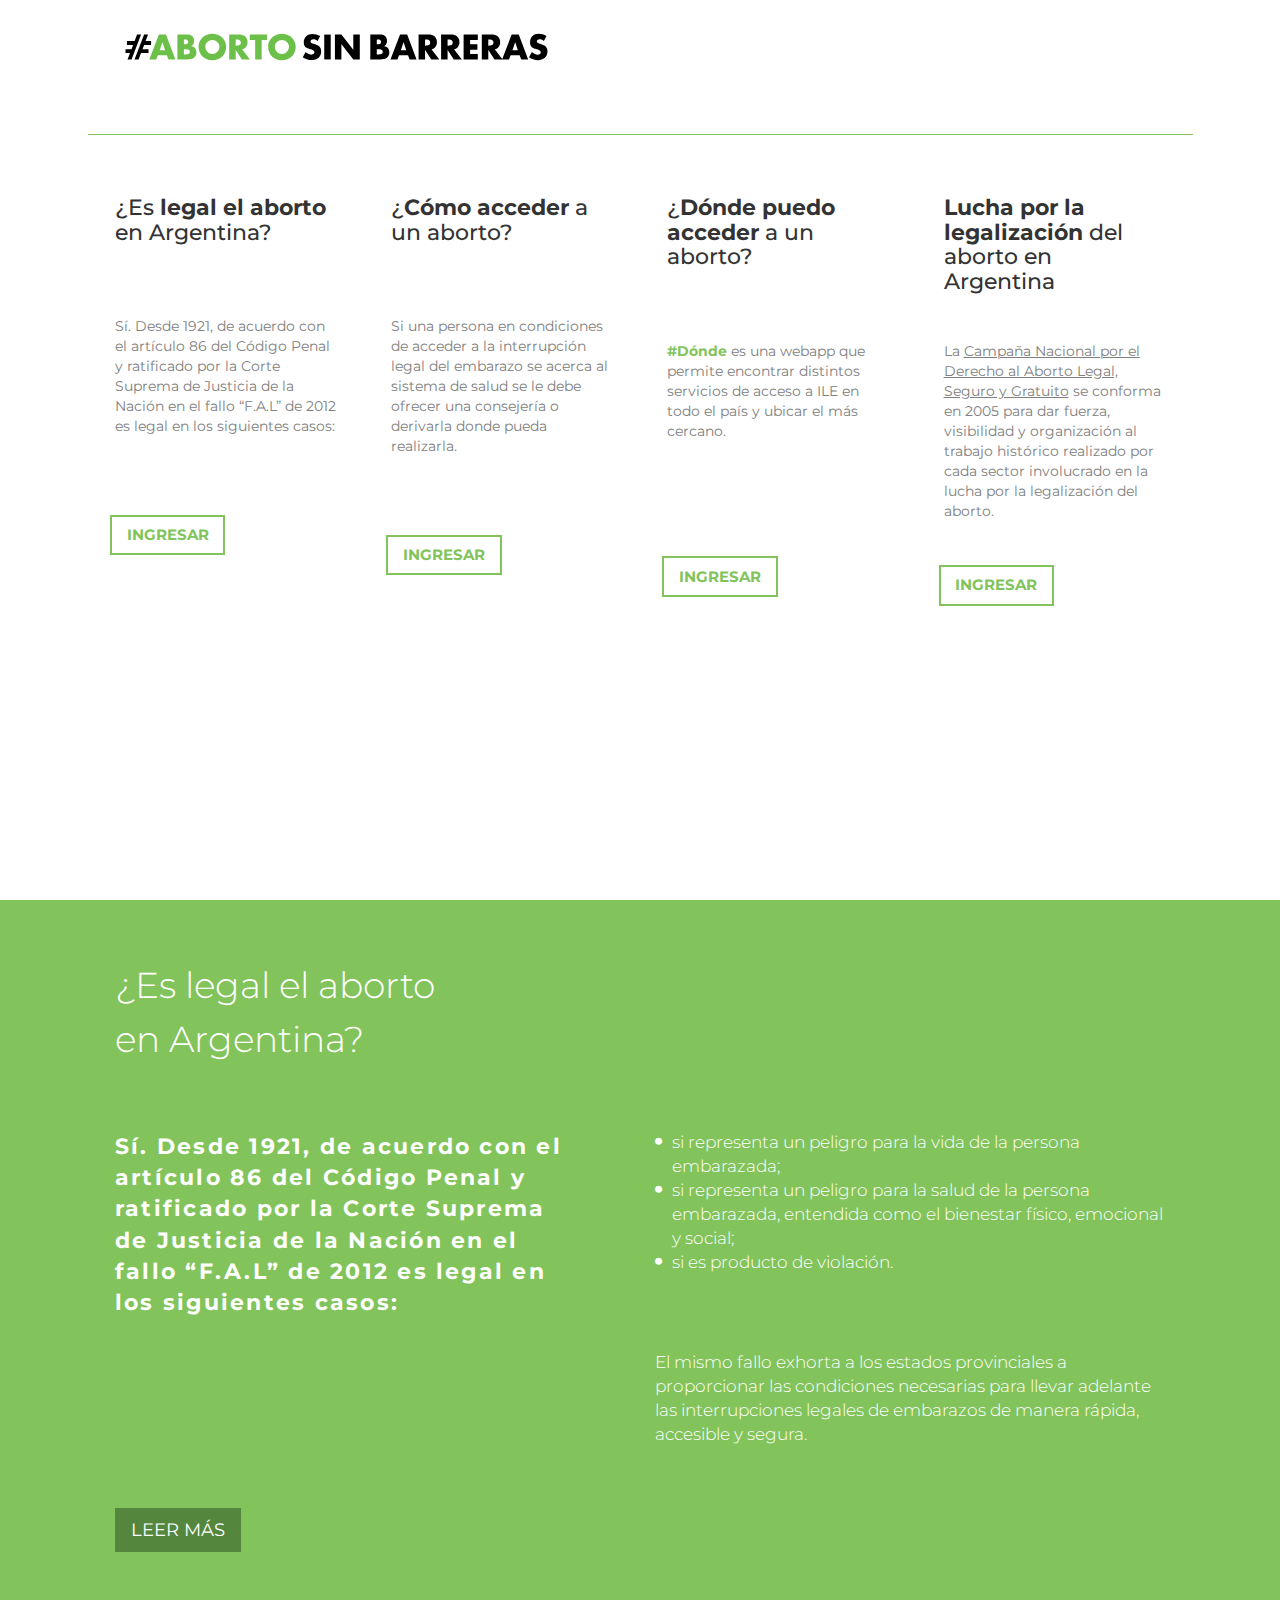
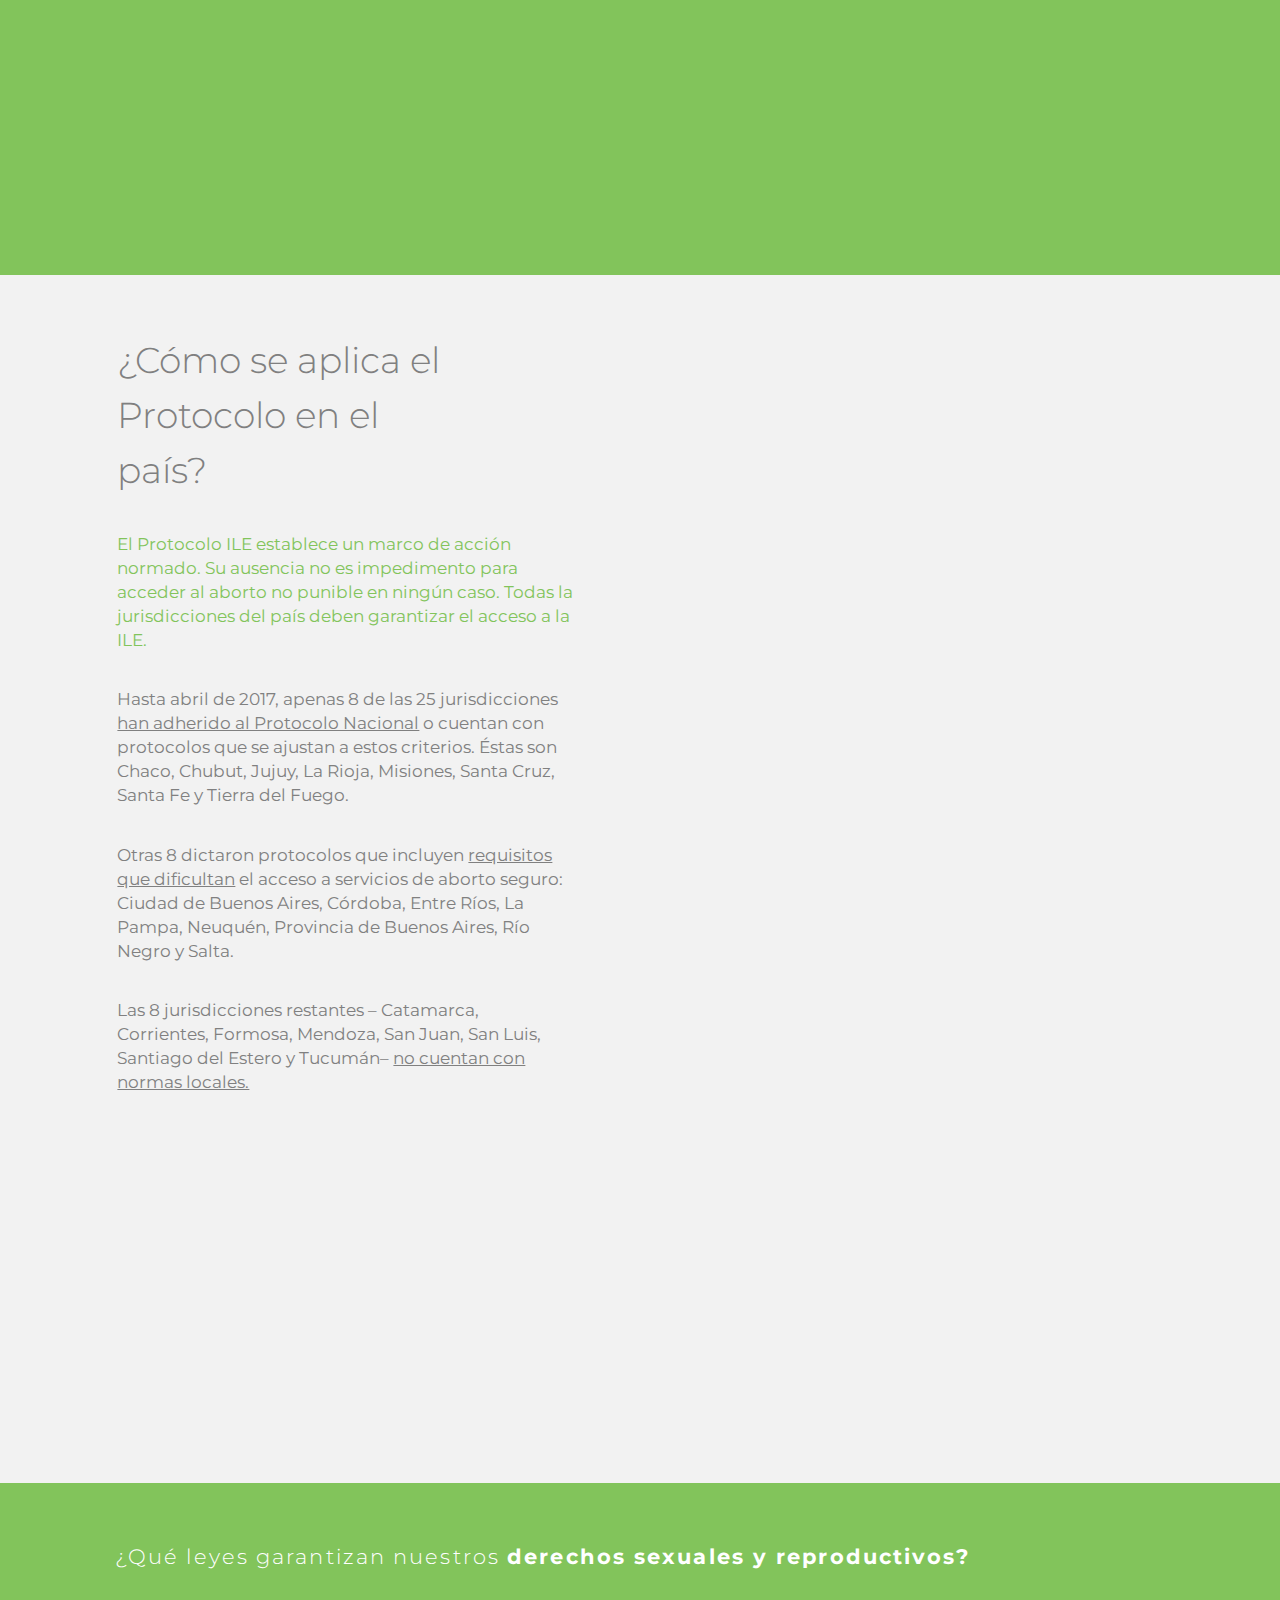
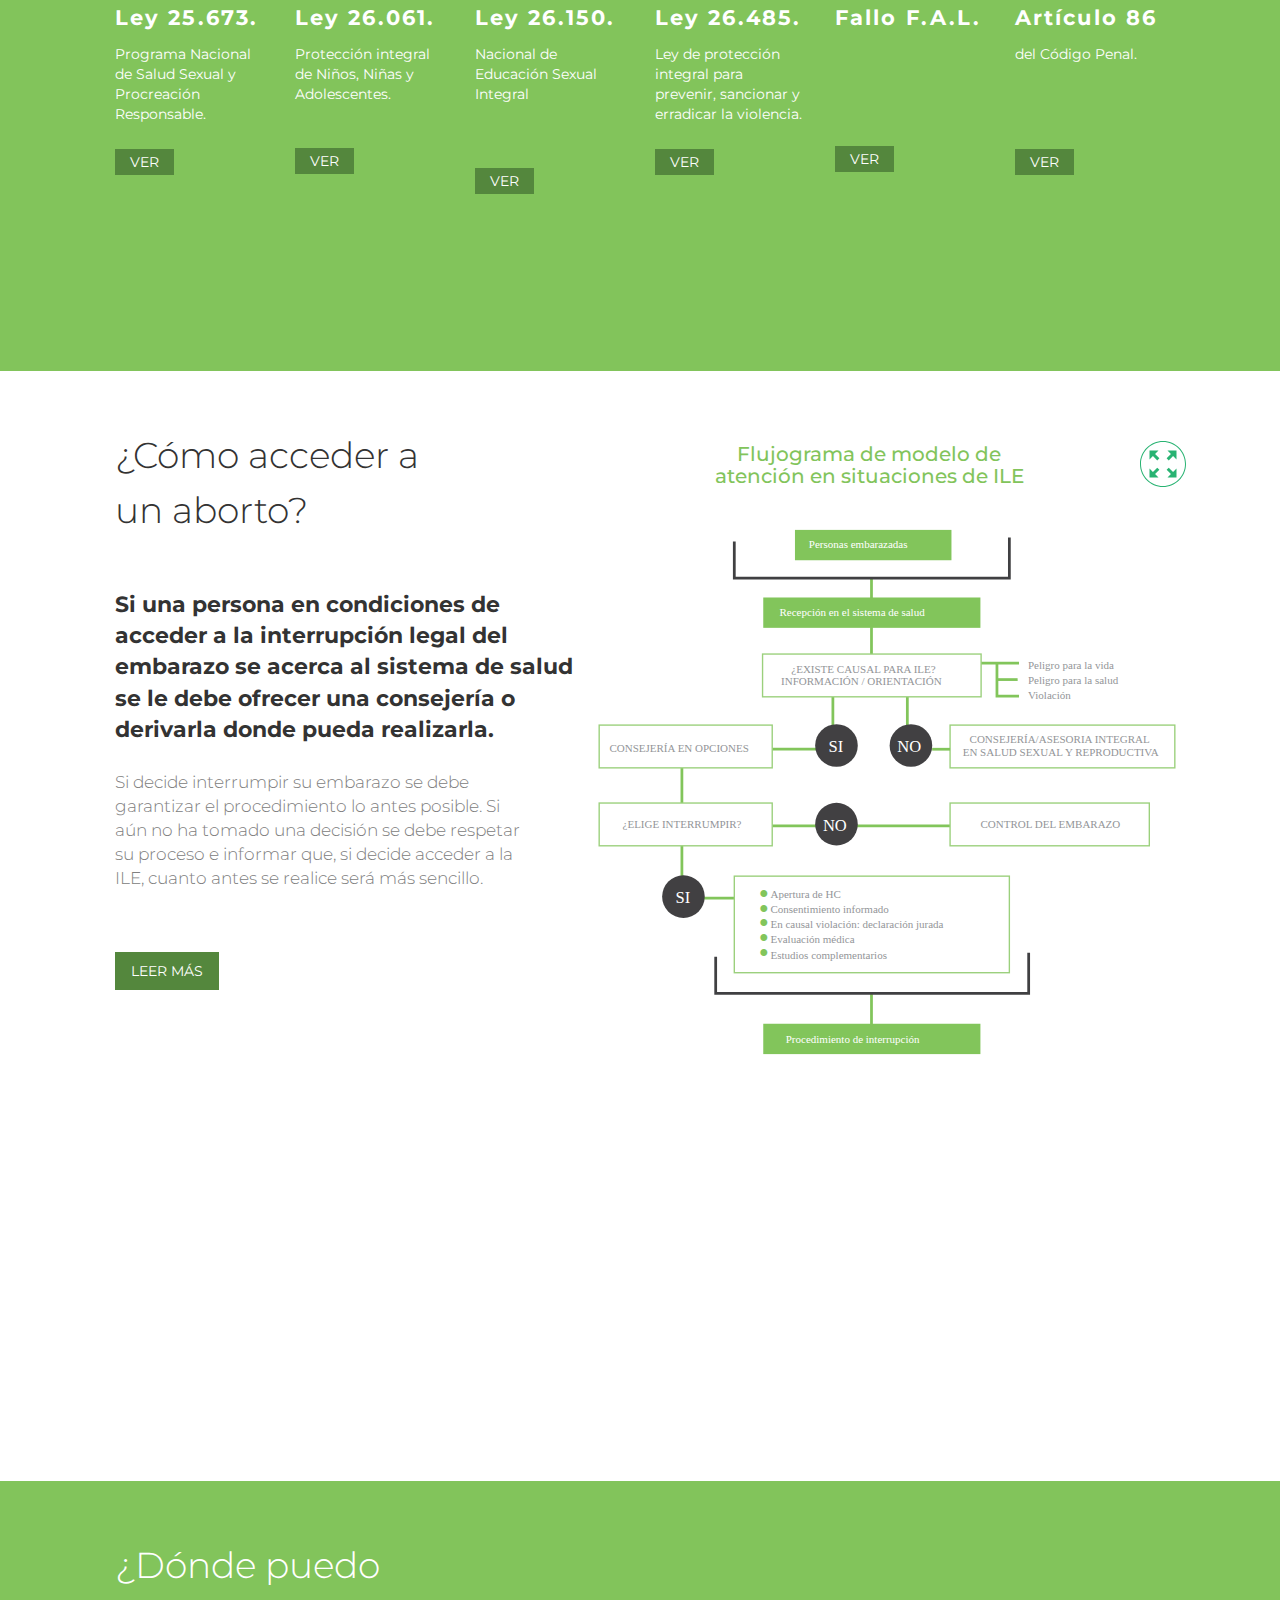
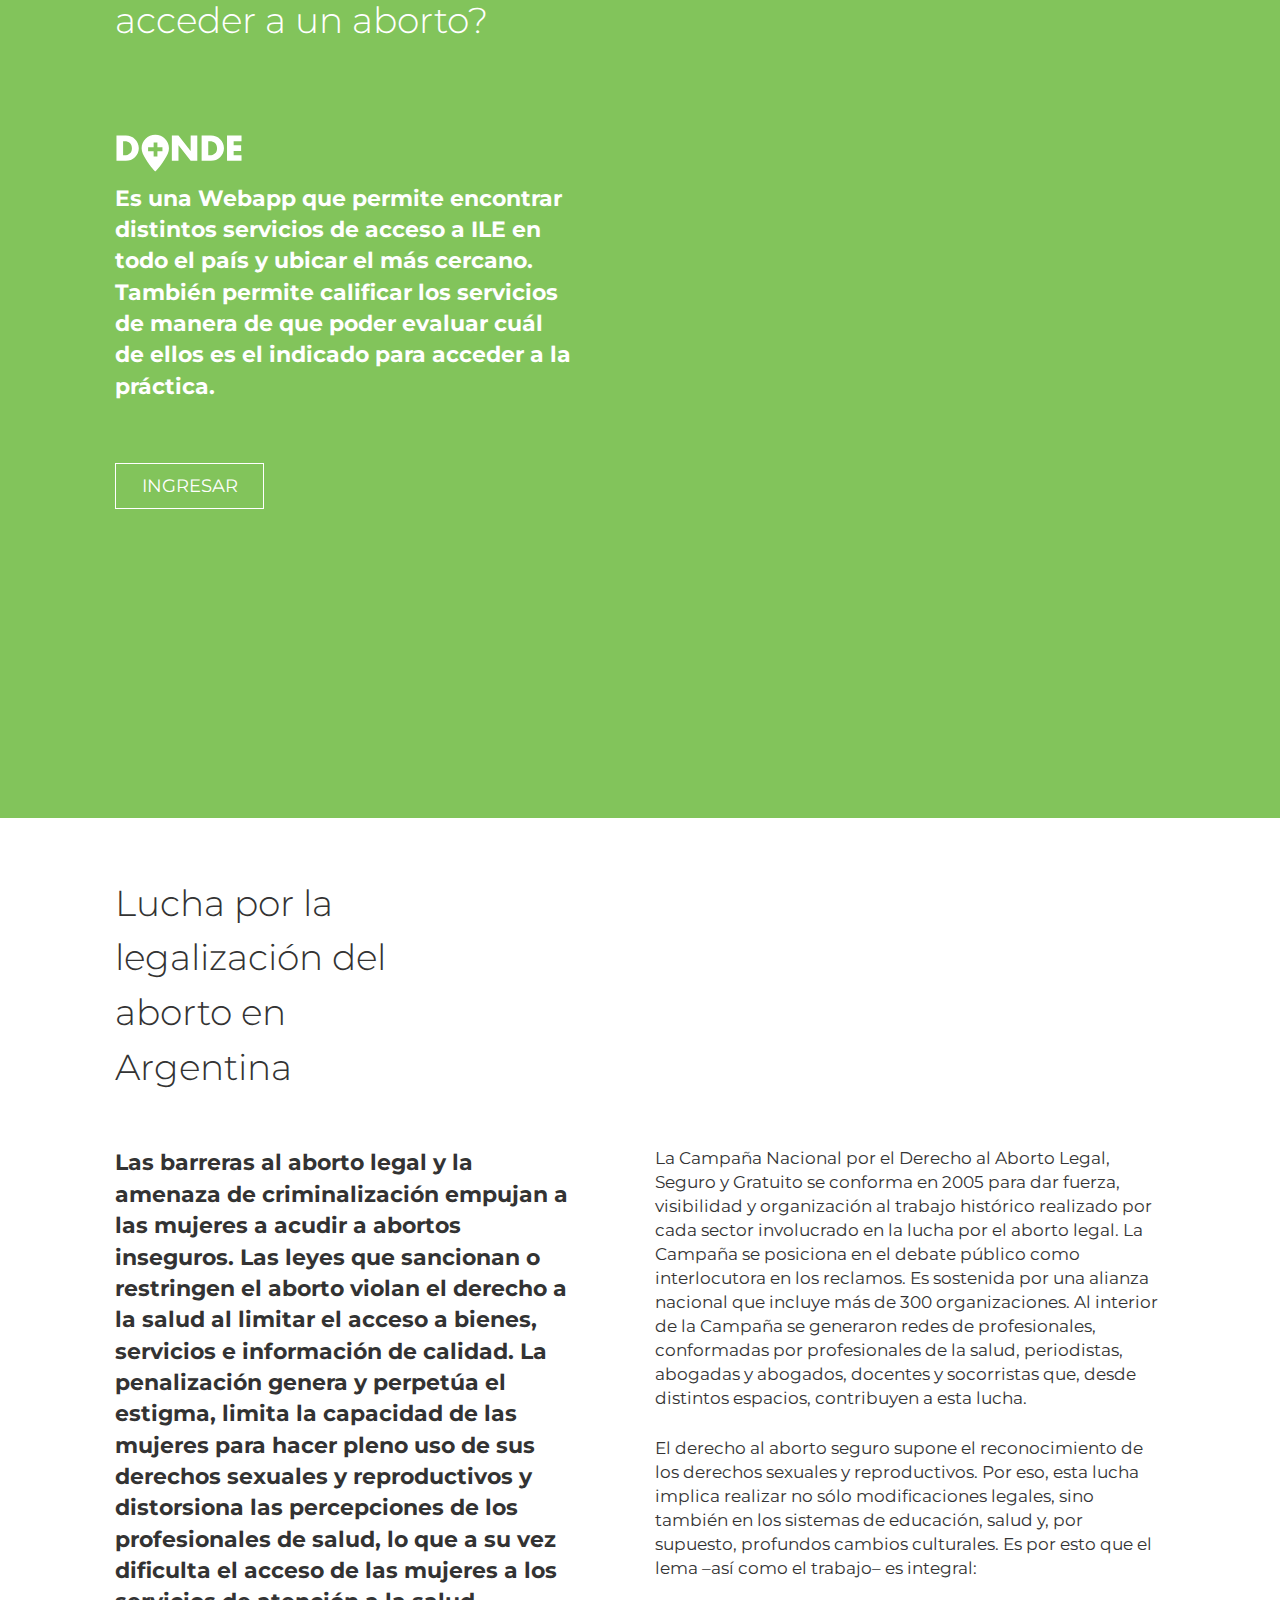
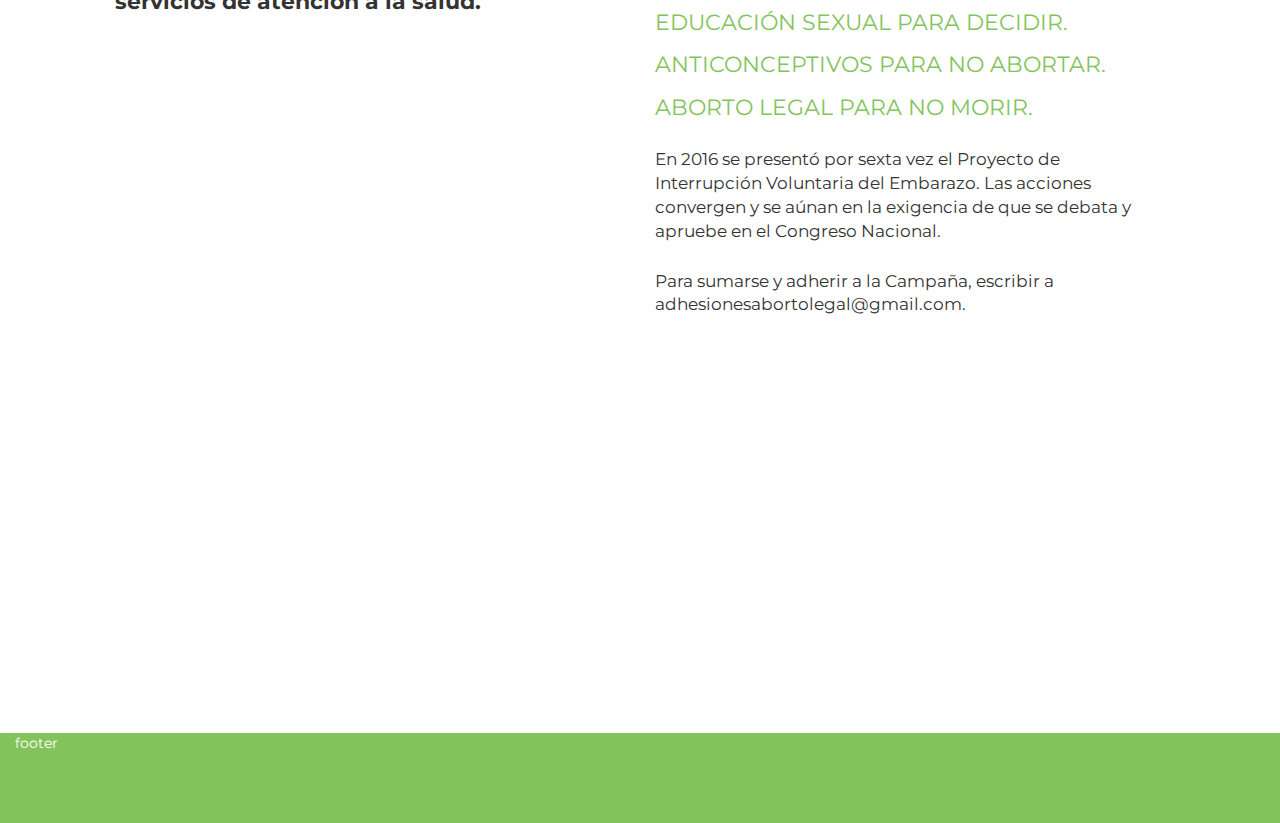
==== commit 26e3569b: "agrego logos y funcionalidad" ====
--- a/index.html
+++ b/index.html
@@ -1,183 +1,336 @@
 <!DOCTYPE html>
 <html>	
-<head>	
-	<meta charset="utf-8">
-    <meta http-equiv="X-UA-Compatible" content="IE=edge">
-    <meta name="viewport" content="width=device-width, initial-scale=1">
-    <title>Aborto Sin Barreras</title>
-    <script type="text/javascript" src="js/jquery-3.2.1.min.js"></script>
-    <script type="text/javascript" src="js/bootstrap.min.js"></script>
-	<script type="text/javascript" src="js/index.js"></script>
-    <link href="css/bootstrap.min.css" rel="stylesheet">
-    <link href="https://fonts.googleapis.com/css?family=Montserrat:200,300,400,800,900" rel="stylesheet">
- 	<link href= "css/main.css" rel="stylesheet">
+	<head>	
+		<meta charset="utf-8">
+	    <meta http-equiv="X-UA-Compatible" content="IE=edge">
+	    <meta name="viewport" content="width=device-width, initial-scale=1">
+	    <title>Aborto Sin Barreras</title>
+	    <script type="text/javascript" src="js/jquery-3.2.1.min.js"></script>
+	    <script type="text/javascript" src="js/bootstrap.min.js"></script>
+		<script type="text/javascript" src="js/index.js"></script>
+	    <link href="css/bootstrap.min.css" rel="stylesheet">
+	    <link href="https://fonts.googleapis.com/css?family=Montserrat:300,400,700" rel="stylesheet">
+	 	<link href= "css/style.css" rel="stylesheet">
+	 	<link rel="stylesheet" href="css/font-awesome.min.css">
    </head>
-<body>
-	<div class="container-fluid contenedor">
-		<div class="wrap"></div>
+	<body>
+		<div class="container-fluid">
 			<section class="header">
 				<header class="row">
 					<div class="class-xs-12 col-sm-12 col-md-12">
-						<img id="logo-arriba">
-						<h1><strong><span class="verde">ABORTO </span>SIN BARRERAS</strong></h1>
+						<img id="logo" src="./imgs/logo.svg">
 					</div>
 				</header>
 				<div class="row bloques">
 					<div class="col-xs-6 col-sm-6 col-md-3 bloque" id="header1">
 						<h2>¿Es <strong>legal el aborto</strong> en Argentina?</h2>
-						<p class= "no-mostrar">Sí. Desde 1921, de acuerdo con el artículo 86 del Código Penal y ratificado por la Corte Suprema de Justicia de la Nación en el fallo “F.A.L” de 2012 es legal en los siguientes casos:</p>
-						<button  type="button" class="btn btn-default mov" data-id="1"><strong>INGRESAR</strong></button>
+						<p class= "no-mostrar p-1 gris">Sí. Desde 1921, de acuerdo con el artículo 86 del Código Penal y ratificado por la Corte Suprema de Justicia de la Nación en el fallo “F.A.L” de 2012 es legal en los siguientes casos:</p>
+						<button  type="button" class="btn btn-default mov b-1" data-id="1">INGRESAR</button>
 					</div>
 					<div class="col-xs-6 col-sm-6 col-md-3 bloque" id="header2">
 						<h2>¿<strong>Cómo acceder</strong> a un aborto?</h2>
-						<p class= "no-mostrar">Si una persona en condiciones de acceder a la interrupción legal del embarazo se acerca al sistema de salud se le debe ofrecer una consejería o derivarla donde pueda realizarla. </p>
-						<button  type="button" class="btn btn-default mov" data-id="2"><strong>INGRESAR</strong></button>
+						<p class= "no-mostrar p-1 gris">Si una persona en condiciones de acceder a la interrupción legal del embarazo se acerca al sistema de salud se le debe ofrecer una consejería o derivarla donde pueda realizarla. </p>
+						<button  type="button" class="btn btn-default mov b-1" data-id="2">INGRESAR</button>
 					</div>
 					<div class="col-xs-6 col-sm-6 col-md-3 bloque" id="header3">
 						<h2>¿<strong>Dónde puedo acceder</strong> a un aborto?</h2>
-						<p class= "no-mostrar"><strong><u>#Dónde</u></strong> es una webapp que permite encontrar distintos servicios de acceso a ILE en todo el país y ubicar el más cercano. </p>
-						<button  type="button" class="btn btn-default mov" data-id="3"><strong>INGRESAR</strong></button>
+						<p class= "no-mostrar p-1 gris"><strong class="verde">#Dónde</strong> es una webapp que permite encontrar distintos servicios de acceso a ILE en todo el país y ubicar el más cercano. </p>
+						<button  type="button" class="btn btn-default mov b-3" data-id="3">INGRESAR</button>
 					</div>
 					<div class="col-xs-6 col-sm-6 col-md-3 bloque" id="header4">
 						<h2><strong>Lucha por la legalización</strong> del aborto en Argentina</h2>
-						<p class= "no-mostrar">La <u>Campaña Nacional por el Derecho al Aborto Legal, Seguro y Gratuito</u> se conforma en 2005 para dar fuerza, visibilidad y organización al trabajo histórico realizado por cada sector involucrado en la lucha por la legalización del aborto. </p>
-						<button  type="button" class="btn btn-default mov" data-id="4"><strong>INGRESAR</strong></button>
+						<p class= "no-mostrar p-4 gris">La <u>Campaña Nacional por el Derecho al Aborto Legal, Seguro y Gratuito</u> se conforma en 2005 para dar fuerza, visibilidad y organización al trabajo histórico realizado por cada sector involucrado en la lucha por la legalización del aborto. </p>
+						<button  type="button" class="btn btn-default mov b-4" data-id="4">INGRESAR</button>
 					</div>
 				</div>
 			</section>
-			<!--TERMINA HEADER-->
-			<!--SECCIÓN 1-->
-			<section class="row secciones" id="section1">
-				<div class="col-xs-12 col-sm-12 col-md-12">
-					<h2>¿El aborto en Argentina es legal?</h2>
-				</div>	
-				<div class="row legal">
-					<div class="sub col-xs-12 col-sm-12 col-md-6 sub">
-						<p class="strongsub"><strong>Sí. Desde 1921, de acuerdo con el artículo 86 del Código Penal y ratificado por la Corte Suprema de Justicia de la Nación en el <u>fallo “F.A.L” de 2012</u> es legal en los siguientes casos:</strong><p>
-							<ul class="row">
-								<strong><li>si representa un peligro para la vida de la persona embarazada;</li></strong>
-								<strong><li>si representa un peligro para la salud de la persona embarazada, entendida como el bienestar físico, emocional y social;</li></strong>
-								<strong><li>si es producto de  violación.</li></strong>
+		</div><!--TERMINA HEADER-->
+		<!--EMPIEZAN SECTIONS-->
+			<div class="container-fluid fondo-verde" id="1">
+					<section id="section1a" class="contenido">
+						<div class="row">
+							<h2 class="col-xs-12 col-ms-12 col-md-12">¿Es legal el aborto en Argentina?</h2>
+						</div>
+							<div class="row legal">
+								<div class="sub col-xs-12 col-sm-12 col-md-6">
+									<p class="strongsub"><strong>Sí. Desde 1921, de acuerdo con el artículo 86 del Código Penal y ratificado por la Corte Suprema de Justicia de la Nación en el fallo “F.A.L” de 2012 es legal en los siguientes casos:</strong><p>	
+								</div>
+								<div class="col-xs-12 col-sm-12 col-md-6 sub fallo">
+									<div class="div-lista">
+										<i class="fa fa-circle bullet" aria-hidden="true"></i>
+										<div class="div-item"><span>si representa un peligro para la vida de la persona embarazada;</span></div>
+									</div>
+									<div class="div-lista">
+										<i class="fa fa-circle bullet" aria-hidden="true"></i>
+										<div class="div-item"><span>si representa un peligro para la salud de la persona embarazada, entendida como el bienestar físico, emocional y social;</span></div>
+									</div>
+									<div class="div-lista">
+										<i class="fa fa-circle bullet" aria-hidden="true"></i>
+										<div class="div-item"><span>si es producto de  violación.</span></div>
+									</div>
+									<p >El mismo fallo exhorta a los estados provinciales a proporcionar las condiciones necesarias para llevar adelante las interrupciones legales de embarazos de manera rápida, accesible y segura.</p>
+								</div>
+								
+						</div><!--legal-->
+						<div class="row">
+									<div class="col-xs-12 col-sm-12 col-md-6">
+									<button  type="button" class="btn btn-default btn-lg boton-1 boton-oscuro verMas" data-id="5">LEER MÁS</button>
+									</div>
+								</div>
+				</section><!--termina 1a-->
+			</div><!--container	fluid-->
+			<div class="container-fluid fondo-verde borde-verde escondido"  id="escondido5">
+						<div id="escondido1">	
+							<section class="contenido" >
+								<div class="row">
+									<p class="col-xs-12 col-sm-12 col-md-6">El Protocolo para la Atención Integral de las Personas con Derecho a la Interrupción Legal del Embarazo (Protocolo ILE) fue publicado en 2015 por el Ministerio de Salud de la Nación para estandarizar prácticas y garantizar el acceso a este derecho. Allí, se establecen los siguientes lineamientos para acceder a la ILE:</p>
+								</div>
+								<div class="col-xs-12 col-sm-12 col-md-6  margen-chico lista-escondida">
+									<div class="div-lista bottom-5">	
+										<i class="fa fa-circle bullet" aria-hidden="true"></i>
+										<div class="div-item">
+											<span>
+												No se necesita denuncia ni autorización policial o judicial. Sólo la certificación de la causa por un profesional de la salud y, en los casos de violación, una declaración jurada.
+											</span>
+										</div>
+									</div>
+									<div class="div-lista bottom-5">	
+										<i class="fa fa-circle bullet" aria-hidden="true"></i>
+										<div class="div-item">
+											<span>	Las víctimas de violencia sexual deben recibir asistencia. </span>
+										</div>
+									</div>
+									<div class="div-lista bottom-5">	
+										<i class="fa fa-circle bullet" aria-hidden="true"></i>
+										<div class="div-item">
+											<span>Se debe brindar información sobre las alternativas de atención y procedimientos disponibles.</span>
+										</div>
+									</div>
+									<div class="div-lista bottom-5">	
+										<i class="fa fa-circle bullet" aria-hidden="true"></i>
+										<div class="div-item">
+											<span>Se debe respetar la privacidad y garantizar la confidencialidad. </span>
+										</div>
+									</div>
+									<div class="div-lista bottom-5">	
+										<i class="fa fa-circle bullet" aria-hidden="true"></i>
+										<div class="div-item">
+											<span>Se debe sancionar administrativa y/o penalmente por demoras en la atención, brindar información falsa o negarse a realizar la interrupción del embarazo.</span>
+										</div>
+									</div>
+									<div class="div-lista bottom-5">	
+										<i class="fa fa-circle bullet" aria-hidden="true"></i>
+										<div class="div-item">
+											<span>El profesional objetor de conciencia debe notificar su voluntad por escrito y derivar a otro profesional que garantice su realización. En caso de emergencia, deberá realizarlo. </span>
+										</div>
+									</div>
+								</div>
+								<div class="col-xs-12 col-sm-12 col-md-6 lista-escondida">
+									<div class="div-lista bottom-5">	
+										<i class="fa fa-circle bullet" aria-hidden="true"></i>
+										<div class="div-item">
+											<span>A partir de los 13 años una persona puede decidir por sí respecto de tratamientos que no resulten invasivos, ni comprometen su estado de salud o provocan un riesgo grave en su vida o integridad física. </span>
+										</div>
+									</div>
+									<div class="div-lista bottom-5">	
+										<i class="fa fa-circle bullet" aria-hidden="true"></i>
+										<div class="div-item">
+											<span>Hasta los 13 años se debe prestar consentimiento con la asistencia de madres, padres o representantes legales. </span>
+										</div>
+									</div>
+									<div class="div-lista bottom-5">	
+										<i class="fa fa-circle bullet" aria-hidden="true"></i>
+										<div class="div-item">
+											<span>Si una persona con discapacidad requiere asistencia para la toma de decisiones, debe asegurarse apoyo e información comprensible.</span>
+										</div>
+									</div>
+									<div class="div-lista bottom-5">	
+										<i class="fa fa-circle bullet" aria-hidden="true"></i>
+										<div class="div-item">
+											<span>Se debe ofrecer información válida y confiable sobre aborto seguro. </span>
+										</div>
+									</div>
+									<div class="div-lista bottom-5">	
+										<i class="fa fa-circle bullet" aria-hidden="true"></i>
+										<div class="div-item">
+											<span>Se debe recibir atención médica después de una interrupción del embarazo, haya sido legal o ilegal.</span>
+										</div>
+									</div>
+								</div>
+							</section><!--termina 1 escondido-->
+						</div>	<!--div borde verde-->
+			</div><!--containerfluid-->
+			<div class="container-fluid fondo-mapa">
+				<section id="section1b">
+					<div class="contenido">
+						<div class="col-xs-12 col-sm-12 col-md-6">
+							<h2>¿Cómo se aplica el Protocolo en el país? </h2>
+							<p class="verde">El Protocolo ILE establece un marco de acción normado. Su ausencia no es impedimento para acceder al aborto no punible en ningún caso. Todas la jurisdicciones del país deben garantizar el acceso a la ILE. </p>
+							<p>Hasta abril de 2017, apenas 8 de las 25 jurisdicciones <u>han adherido al Protocolo Nacional</u> o cuentan con protocolos que se ajustan a estos criterios. Éstas son Chaco, Chubut, Jujuy, La Rioja, Misiones, Santa Cruz, Santa Fe y Tierra del Fuego.</p>
+							<p>Otras 8 dictaron protocolos que incluyen <u>requisitos que dificultan</u> el acceso a servicios de aborto seguro: Ciudad de Buenos Aires, Córdoba, Entre Ríos, La Pampa, Neuquén, Provincia de Buenos Aires, Río Negro y Salta.</p>
+							<p>Las 8 jurisdicciones restantes – Catamarca, Corrientes, Formosa, Mendoza, San Juan, San Luis, Santiago del Estero y Tucumán– <u>no cuentan con normas locales.</u>
+							</p>
+						</div>
+						<div class="col-xs-12 col-sm-12 col-md-6" id="div-mapa">	
+						</div>
+					</div>
+				</section><!--termina 1b-->
+			</div>
+			<div class="container-fluid fondo-verde">
+				<section id="section1c">
+						<div class="contenido contenido-verde">
+							<div class="row">
+								<h3 class="col-xs-12 col-sm-12 col-md-12 ley-col-uno">¿Qué leyes garantizan nuestros <strong>derechos sexuales y reproductivos?</strong></h3>
+							</div>
+							<div class="row leyes">
+								<div class="col-xs-6 col-sm-6 col-md-2 ley">
+									<h3><strong>Ley 25.673.</strong></h3>
+									<p>Programa Nacional de Salud Sexual y Procreación Responsable.</p>
+									<button class="btn-oscuro btn-ley boton-oscuro btn-ley-4">VER</button>
+								</div>
+								<div class="col-xs-6 col-sm-6 col-md-2 ley">
+									<h3><strong>Ley 26.061.</strong></h3>
+									<p>Protección integral de Niños, Niñas y Adolescentes.</p>
+									<button class="btn-oscuro btn-ley boton-oscuro btn-ley-3">VER</button>
+								</div>
+								<div class="col-xs-6 col-sm-6 col-md-2 ley">
+									<h3><strong>Ley 26.150.</strong></h3>
+									<p>Nacional de Educación Sexual Integral</p>
+									<button class="btn-oscuro btn-ley boton-oscuro btn-ley-2">VER</button>
+								</div>
+								<div class="col-xs-6 col-sm-6 col-md-2 ley">
+									<h3><strong>Ley 26.485.</strong></h3>
+									<p>Ley de protección integral para prevenir, sancionar y erradicar la violencia.</p>
+									<button class="btn-oscuro btn-ley boton-oscuro btn-ley-4">VER</button>
+								</div>
+								<div class="col-xs-6 col-sm-6 col-md-2 ley">
+									<h3><strong>Fallo F.A.L.</strong></h3>
+									<button class="btn-oscuro btn-ley boton-oscuro btn-ley-0">VER</button>
+								</div>
+								<div class="col-xs-6 col-sm-6 col-md-2 ley">
+									<h3><strong>Artículo 86</strong></h3>
+									<p>del Código Penal.</p>
+									<button class="btn-oscuro btn-ley boton-oscuro btn-ley-1">VER</button>
+								</div>
+							</div>
+						</div><!--termina 1c-->
+					</section>	
+			</div>
+			<!--TERMINA SECTION1 EMPIEZA SECTION2-->
+			<div class="container-fluid">	
+				<section id="2">
+					<div class="contenido" id="section2a">
+						<div class="row">
+							<div class="col-xs-12 col-sm-12 col-md-6">
+								<h2>¿Cómo acceder a un aborto?</h2>
+								<p class="strong2"><strong>Si una persona en condiciones de acceder a la interrupción legal del embarazo se acerca al sistema de salud se le debe ofrecer una consejería o derivarla donde pueda realizarla.</strong></p>
+								<p class="p2 gris">Si decide interrumpir su embarazo se debe garantizar el procedimiento lo antes posible. Si aún no ha tomado una decisión se debe respetar su proceso e informar que, si decide acceder a la ILE, cuanto antes se realice será más sencillo.</p>
+								<button  type="button" class="btn btn-default btn-lg verMas boton-oscuro btn-como" data-id="6">LEER MÁS</button>
+							
+							</div>
+							<div class="col-xs-12 col-sm-12 col-md-6" id="div-flujograma">
+								<div id="titulo-flujograma"><h4 class="verde">Flujograma de modelo de atención en situaciones de ILE</h4><a data-id= "./imgs/flujograma.svg" href="#" data-toggle="modal" data-target="#myModal" class="chiquita"><img id="agrandar" src="./imgs/agrandar.svg"/></a></div>
+								<img src="./imgs/flujograma.svg" alt="flujograma" id="flujograma"/>
+							</div>
+						</div>
+					</div>
+				</section><!--termina 2a-->		
+			</div>
+			<div class="container-fluid borde-verde escondido"  id="escondido6">
+				<div class="contenido">
+					<div class="row">
+						<div class="col-xs-12 col-sm-12 col-md-6 sub2 lado-izq">
+							<p>La persona en condiciones de acceso a una ILE debe contar con la información necesaria para tomar decisiones en forma autónoma y consciente, basada en evidencia científica y que incluya todos los métodos recomendados por la OMS y sus ventajas, desventajas y riesgos.</p>
+							<p>El o la profesional tratante deberá consignar de manera clara y precisa qué acciones se realizarán. También, qué información ha sido suministrada a el o la paciente. A través de un consentimiento informado, quien va a interrumpir el embarazo debe manifestar por escrito que lo hace libre de influencias y presiones y conociendo las posibilidades y riesgos. Si el embarazo es producto de una violación se debe realizar una declaración jurada sin describir los hechos ni detalles.</p>
+						</div>
+						<div class="col-xs-12 col-sm-12 col-md-6 sub2 lado-der">
+							<p>El consentimiento sólo puede llevarse a cabo por la persona que desea interrumpir el embarazo, con excepción de niñas, niños y adolescentes, en cuyo caso serán sus representantes legales quienes consientan la práctica.</p>
+							<p>La médica o médico tratante debe valorar el método más apropiado para la ILE en función de la edad gestacional, el deseo de la persona y las posibilidades del centro asistencial. La atención puede realizarse en el primer nivel de atención y en forma ambulatoria. Sin embargo, es necesario que se pueda brindar atención para ILEs en todos los niveles del sistema de salud.</p>
+						</div>
+					</div>
+					<div class="row">
+						<strong class="col-xs-12 col-sm-12 col-md-12">Existen distintas opciones terapéuticas para realizar una ILE:</strong>
+					</div>
+					<div class="row">
+						<div class="col-xs-12 col-sm-12 col-md-6  lado-izq">
+							<div class="div-lista bottom-5">	
+								<i class="fa fa-circle bullet verde" aria-hidden="true"></i>
+								<div class="div-item">
+									<span>El procedimiento medicamentoso que se realiza con pastillas de misoprostol combinado con mifepristona o únicamente misoprostol.
+									</span>
+								</div>
+							</div>
+							<div class="div-lista bottom-5">	
+								<i class="fa fa-circle bullet verde" aria-hidden="true"></i>
+								<div class="div-item">
+									<span>El procedimiento instrumental que puede ser realizado a través de la Aspiración Manual Endouterina (AMEU) o el raspado o legrado uterino. La OMS recomienda los métodos de aspiración endouterina (ya sea manual o eléctrica) como métodos preferibles al legrado uterino instrumental, ya que conlleva menos dolor y menor pérdida de sangre. En todos los casos, estos procedimientos deben ser llevados adelante por profesionales, contemplando riesgos y necesidades de la paciente.
+									</span>
+								</div>
+							</div>
+						</div>
+						<div class="col-xs-12 col-sm-12 col-md-6  lado-der">
+							<p class="verde">Finalmente, el proceso de atención puede requerir acompañamiento psicológico o social, información sobre fertilidad u otras intervenciones y entrevistas de seguimiento.</p>
+						</div>		
+					</div>
+				</div><!--termina escondido seccion2-->
+			</div>
+			<!--TERMINA SECCIÓN2 EMPIEZA SECCIÓN 3-->
+			<div class="container-fluid fondo-verde" id="3">
+				<section id="section3">
+					<div class="contenido contenido-verde">
+						<div class="row">
+							<div class="col-xs-12 col-sm-12 col-md-6">
+								<h2>¿Dónde puedo</br> acceder a un aborto?</h2>
+								<img id="donde-titulo" src="./imgs/logo-donde.svg">
+								<p id="donde-explicacion"><strong>Es una Webapp que permite encontrar distintos servicios de acceso a ILE en todo el país y ubicar el más cercano. También permite calificar los servicios de manera de que poder evaluar cuál de ellos es el indicado para acceder a la práctica.</strong></p>
+								<button  type="button" class="btn btn-default btn-lg boton-donde">INGRESAR</button>
+							</div>
+							<div class="col-xs-12 col-sm-12 col-md-6">
+								
+							</div>
+						</div>
+					</div>
+				</section><!--termina section3-->
+			</div>
+			<!--TERMINA SECCIÓN3 EMPIEZA SECCIÓN4-->
+			<div class="container-fluid" id="4">
+				<div class="contenido" id="section4">
+					<div class="row">
+						<h2 class="col-xs-12 col-sm-12 col-md-12">Lucha por la legalización del aborto en Argentina</h2>
+					</div>
+					<div class="row">
+						<div class="col-xs-12 col-sm-12 col-md-6 sub4">
+							<p class="substrong4"><strong>Las barreras al aborto legal y la amenaza de criminalización empujan a las mujeres a acudir a abortos inseguros. Las leyes que sancionan o restringen el aborto violan el derecho a la salud al limitar el acceso a bienes, servicios e información de calidad. La penalización genera y perpetúa el estigma, limita la capacidad de las mujeres para hacer pleno uso de sus derechos sexuales y reproductivos y distorsiona las percepciones de los profesionales de salud, lo que a su vez dificulta el acceso de las mujeres a los servicios de atención a la salud.</strong></p>
+						</div>
+						<div class="col-xs-12 col-sm-12 col-md-6 sub4 explicacion-campaña">
+							<p >La Campaña Nacional por el Derecho al Aborto Legal, Seguro y Gratuito se conforma en 2005 para dar fuerza, visibilidad y organización al trabajo histórico realizado por cada sector involucrado en la lucha por el aborto legal. La Campaña se posiciona en el debate público como interlocutora en los reclamos. Es sostenida por una alianza nacional que incluye más de 300 organizaciones. Al interior de la Campaña se generaron redes de profesionales, conformadas por profesionales de la salud, periodistas, abogadas y abogados, docentes y socorristas que, desde distintos espacios, contribuyen a esta lucha.</p>
+							<p>El derecho al aborto seguro supone el reconocimiento de los derechos sexuales y reproductivos. Por eso, esta lucha implica realizar no sólo modificaciones legales, sino también en los sistemas de educación, salud y, por supuesto, profundos cambios culturales. Es por esto que el lema –así como el trabajo– es integral:</p>
+							<ul>
+								<li class="verde">EDUCACIÓN SEXUAL PARA DECIDIR.</li>
+								<li class="verde">ANTICONCEPTIVOS PARA NO ABORTAR. </li>
+								<li class="verde">ABORTO LEGAL PARA NO MORIR.</li>
 							</ul>
-					</div>
-					<div class="sub col-xs-12 col-sm-12 col-md-6 sub">	
-						<p class="fallo">El mismo fallo exhorta a los estados provinciales a proporcionar las condiciones necesarias para llevar adelante las interrupciones legales de embarazos de manera rápida, accesible y segura.</p>
-						<button  type="button" class="btn btn-default btn-lg boton-legal verMas" data-id="5"><strong>INGRESAR</strong></button>
-					</div>
-			</section>		
-			<!--empieza div escondido en sección 1-->			
-			<section class="row escondido" id="escondido5">
-				<div class="col-xs-12 col-sm-12 col-md-12">
-					<h3>¿Qué es y para qué sirve el Protocolo ILE?</h3>
-				</div>
-				<div class="row">
-					<div class="sub col-xs-12 col-sm-12 col-md-12">
-						<p>El <u>Protocolo para la Atención Integral de las Personas con Derecho a la Interrupción Legal del Embarazo</u>(Protocolo ILE) fue publicado en 2015 por el Ministerio de Salud de la Nación para estandarizar prácticas y garantizar el acceso a este derecho. Allí, se establecen los siguientes lineamientos para acceder a la ILE:</p>
-						<ul>
-								<li>No se necesita denuncia ni autorización policial o judicial. Sólo la certificación de la causa por un profesional de la salud y, en los casos de violación, una declaración jurada.</li>
-								<li>Las víctimas de violencia sexual deben recibir asistencia.</li>
-								<li>Se debe brindar información sobre las alternativas de atención y procedimientos disponibles.</li>
-								<li>Se debe respetar la privacidad y garantizar la confidencialidad.</li>
-								<li>Se debe sancionar administrativa y/o penalmente por demoras en la atención, brindar información falsa o negarse a realizar la interrupción del embarazo.</li>
-								<li>El profesional objetor de conciencia debe notificar su voluntad por escrito y derivar a otro profesional que garantice su realización. En caso de emergencia, deberá realizarlo. </li>
-								<li>A partir de los 14 años una persona puede tomar las decisiones respecto de su propio cuerpo sin la presencia de un adulto</li>
-								<li>Hasta los 14 años se debe prestar consentimiento con la asistencia de madres, padres o representantes legales. </li>
-								<li>Si una persona con discapacidad requiere asistencia para la toma de decisiones, debe asegurarse apoyo e información comprensible.</li>
-								<li>Se debe ofrecer información válida y confiable sobre aborto seguro. </li>
-								<li>Se debe recibir atención médica después de una interrupción del embarazo, haya sido legal o ilegal.</li>
-							</ul>	
-						</div>
-					</div>
-			</section>			
-			<!--subdivisión dentro de sección1-->
-			<section class="row secciones" id="section1b">
-				<div class="col-xs-12 col-sm-12 col-md-4">
-					<h3>¿Cómo se aplica el Protocolo en el país? </h3>
-					<p>El Protocolo ILE establece un marco de acción normado. Su ausencia no es impedimento para acceder al aborto no punible en ningún caso. Todas la jurisdicciones del país deben garantizar el acceso a la ILE. </p>
-					<p>Hasta abril de 2017, apenas 8 de las 25 jurisdicciones <u>han adherido al Protocolo Nacional</u> o cuentan con protocolos que se ajustan a estos criterios. Éstas son Chaco, Chubut, Jujuy, La Rioja, Misiones, Santa Cruz, Santa Fe y Tierra del Fuego.</p>
-					<p>Otras 8 dictaron protocolos que incluyen <u>requisitos que dificultan</u> el acceso a servicios de aborto seguro: Ciudad de Buenos Aires, Córdoba, Entre Ríos, La Pampa, Neuquén, Provincia de Buenos Aires, Río Negro y Salta.</p>
-					<p>Las 8 jurisdicciones restantes – Catamarca, Corrientes, Formosa, Mendoza, San Juan, San Luis, Santiago del Estero y Tucumán– <u>no cuentan con normas locales.</u>
-					</p>
-				</div>
-				<div class="col-xs-12 col-sm-12 col-md-8"></div>
-			</section>
-			<section class="row secciones" id="section1c">
-				<h3 class="col-xs-12 col-sm-12 col-md-12 ley-col-uno">¿Qué leyes garantizan nuestros derechos sexuales y reproductivos?</h3>
-				<div class="row">
-					<div class="col-xs-6 col-sm-6 col-md-6 ley">
-						<button class="leyes">Ley 25.673. Programa Nacional de Salud Sexual y Procreación Responsable.</button>
-						<button class="leyes">Ley 26.061. Protección integral de Niños, Niñas y Adolescentes.</button>
-						<button class="leyes">Ley 26.150. Nacional de Educación Sexual Integral.</button>
-					</div>
-					<div class="col-xs-6 col-sm-6 col-md-6 ley-col-dos">
-						<button class="leyes">Ley 26.485. Ley de protección integral para prevenir, sancionar y erradicar la violencia.</button>
-						<button class="leyes">Fallo F.A.L.</button>
-						<button class="leyes">Artículo 86 del Código Penal.</button>
-					</div>
-				</div>	
-			</section>
-			<!--TERMINA PRIMER SECCIÓN-->
-			<section class="row secciones" id="section2">
-				<div class="col-xs-12 col-sm-12 col-md-4 donde">
-					<h2>¿Cómo acceder </br>a un aborto?</h2>
-					<p>Si una persona en condiciones de acceder a la interrupción legal del embarazo se acerca al sistema de salud se le debe ofrecer una consejería o derivarla donde pueda realizarla. Si decide interrumpir su embarazo se debe garantizar el procedimiento lo antes posible. Si aún no ha tomado una decisión se debe respetar su proceso e informar que, si decide acceder a la ILE, cuanto antes se realice será más sencillo.</p>
-					<button  type="button" class="btn btn-default btn-lg boton-donde verMas" data-id="6"><strong>INGRESAR</strong></button>
-				</div>
-				<div class="col-xs-12 col-sm-12 col-md-8">
-					
-				</div>
-			</section>
-			<section class="row secciones escondido" id="escondido6">
-				<div class="col-xs-12 col-sm-12 col-md-12">
-					<p>La persona en condiciones de acceso a una ILE debe contar con la información necesaria para tomar decisiones en forma autónoma y consciente, basada en evidencia científica y que incluya todos los métodos recomendados por la OMS y sus ventajas, desventajas y riesgos. El médico tratante deberá consignar de manera clara, concreta y precisa qué acciones se llevarán a cabo y la información que ha sido suministrada al o la paciente, quien debe manifestar por escrito que lo hace libre de influencias y presiones y conociendo las posibilidades y riesgos. Si manifiesta que el embarazo es producto de una violación debe realizar una declaración jurada, sin describir los hechos ni detalles. El consentimiento sólo puede llevarse a cabo por la persona que desea interrumpir ese embarazo, con excepción de niñas, niños y/o adolescentes, en cuyo caso serán sus representantes legales quien consientan la práctica.</p>
-					<p>La médica o médico tratante debe valorar el método más apropiado para la ILE en función de la edad gestacional, el deseo de la persona y las posibilidades del centro asistencial. La atención puede realizarse en el primer nivel de atención y en forma ambulatoria. Sin embargo, es necesario que se pueda brindar atención para ILEs en todos los niveles del sistema de salud. </p>
-					<p>Existen distintas opciones terapéuticas para realizar una ILE: </p>
-					<ul>
-						<li>El procedimiento medicamentoso que se realiza con pastillas de misoprostol combinado con mifepristona o únicamente misoprostol.</li>
-						<li>El procedimiento instrumental puede ser realizado a través de Aspiración Manual Endouterina (AMEU), raspado o legrado uterino. La Organización Mundial de la Salud recomienda los métodos de aspiración endouterina (ya sea manual o eléctrica) como métodos preferibles al legrado uterino instrumental, ya que éste conlleva menos dolor y menor pérdida de sangre. En todos los casos, estos procedimientos deben ser llevados adelante por profesionales, contemplando riesgos y necesidades de la paciente.</li>
-					</ul>
-					<p>Finalmente, el proceso de atención puede requerir acompañamiento psicológico o social, información sobre fertilidad u otras intervenciones y entrevistas de seguimiento.</p>
-				</div>
-			</section>
-			<!--TERMINA SEGUNDA SECCIÓN-->
-			<section class="row secciones" id="section3">
-				<div class="col-xs-12 col-sm-12 col-md-6 donde">
-					<h2>¿Dónde puedo</br> acceder a un aborto?</h2>
-					<p><strog class="negrita-donde">#Dónde es una Webapp</strog> <br/>que permite encontrar distintos servicios de acceso a ILE en todo el país y ubicar el más cercano. También permite calificar los servicios de manera de que poder evaluar cuál de ellos es el indicado para acceder a la práctica.</p>
-					<button  type="button" class="btn btn-default btn-lg boton-donde"><strong>INGRESAR</strong></button>
-				</div>
-				<div class="col-xs-12 col-sm-12 col-md-6">
-					
-				</div>
-			</section>
-			<!--TERMINA TERCERA SECCIÓN-->
-			<section class="row secciones" id="section4">
-				<div class="col-xs-12 col-sm-12 col-md-6 texto-section">
-					<h2>Lucha por la legalización del  aborto en Argentina</h2>
-					<p>La <u>Campaña Nacional por el Derecho al Aborto Legal, Seguro y Gratuito</u> se conforma en 2005 para dar fuerza, visibilidad y organización al trabajo histórico realizado por cada sector involucrado en la lucha por la legalización del aborto. La Campaña se posiciona en el debate público como interlocutora en los reclamos y es sostenida por una alianza nacional que incluye más de 300 organizaciones. Al interior de la Campaña se generaron redes de profesionales, conformadas por profesionales de la salud, periodistas, abogadas y abogados, docentes y socorristas que, desde distintos espacios, contribuyen a esta lucha. 
-					El derecho al aborto seguro supone el reconocimiento de los derechos sexuales y reproductivos. Por eso, esta lucha implica realizar no sólo modificaciones legales, sino también en los sistemas de educación, salud y, por supuesto, profundos cambios culturales. Es por esto que el lema –así como el trabajo– es integral: EDUCACIÓN SEXUAL PARA DECIDIR. ANTICONCEPTIVOS PARA NO ABORTAR. ABORTO LEGAL PARA NO MORIR.
-					</p>
-
-					<p>En 2016 se presentó por sexta vez el <u>Proyecto de Interrupción Voluntaria del Embarazo</u>. Las acciones convergen y se aúnan en la exigencia de que se debata y apruebe en el Congreso Nacional. </p>
-				
-					<p>Sumate y adherí a la Campaña en adhesionesabortolegal@gmail.com.</p>
-				</div>
-				<div class="col-xs-12 col-sm-12 col-md-6">
-					
-				</div>
-			</div>	
-
-			<footer class="row">
-				<div class="col-xs-12 col-sm-12 col-md-6 offset-xs-6 offset-sd-6 offset-md-4 align-self-center footer">
-					<strong class="texto-footer"><span class="verde">ABORTO</span> SIN BARRERAS</strong>
-				</div>
-				<div class="col-xs-12 col-sm-12 col-md-6 redes-sociales"></div>
+							<p>En 2016 se presentó por sexta vez el Proyecto de Interrupción Voluntaria del Embarazo. Las acciones convergen y se aúnan en la exigencia de que se debata y apruebe en el Congreso Nacional. </p>
+							<p>Para sumarse y adherir a la Campaña, escribir a adhesionesabortolegal@gmail.com.</p>
+						</div>
+					</div>
+				</div><!--4-->
+			</div>
+			<div class="container-fluid fondo-verde">
+				<footer class="row">
+					<div class="col-xs-12 col-sm-12 col-md-6 redes-sociales">footer</div>
 			</footer>
-		</section>
-		<!--TERMINA CUARTA SECCIÓN-->
-
-
-
-	</div>
-</body>
+			</div>
+			<div><!--MODAL-->
+            <div class= "modal fade" id= "myModal" role="dialog" aria-labelledby="myModalLabel">
+                <div class= "modal-dialog modal-lg mimodal" role="document">
+                    <div class="modal-content sale">
+                        <div class="modal-body modal-center">
+                            <img src= "" class="imagen-pop grande " id="imagenGrande"/>
+                        </div>    
+                    </div>
+                </div><!-- modal dialog-->
+            </div><!--modal fade-->
+        </div>
+	</body>
 </html>--- a/css/style.css
+++ b/css/style.css
@@ -0,0 +1,740 @@
+@import url('https://fonts.googleapis.com/css?family=Montserrat:300,400,700');
+* {
+	margin: 0;
+	padding: 0;
+	border:0;
+	-webkit-box-sizing: border-box;
+	-moz-box-sizing: border-box;
+	box-sizing: border-box;
+	/*background-color: white;*/
+	font-family: 'Montserrat', Arial, sans-serif;
+	}
+
+body{
+	height:100%;
+	overflow-x:hidden;
+}
+.contenedor{
+	width:100%;
+}
+.verde{
+	color:#82c45b;
+}
+.gris{
+	color:#808080;
+}
+.bullet{
+	font-size: 0.6em !important;
+	margin-right: 2%;
+	margin-top: 1.3%; 
+}
+ul{
+	list-style:none;
+}
+strong{
+	font-weight: 700 !important;
+}
+/*****************HEADER*************************/
+.header{
+	height: 100vh;
+	padding:0;
+	border:0;
+	display:block;
+	background-color:white;
+	margin: 0 7%;
+	background-color: white;
+
+}
+.p-1{
+	padding-top: 27%;
+}
+.p-4{
+	padding-top: 17%;	
+}
+.b-1{
+	margin-top: 30%;
+}
+.b-3{
+	margin-top: 45%;
+}
+.b-4{
+	margin-top: 16%;
+}
+/*Titulo*/
+header{
+	height: 15%;
+	border-bottom: solid 0.1em #82c45b;
+}
+
+#logo{
+	
+	margin-left: 2%;
+	margin-top: 3%;
+}
+/*Bloques*/
+.bloque{
+	padding-top: 5%;
+	
+}
+.bloque h2{
+	font-size:1.6em; 
+	/*margin-right: 0.10%;*/
+}
+.bloque p{
+	font-size:1em;
+	/*padding-top: 17%;*/
+}
+.bloque h2, .bloque p {
+	margin: 2% 5%;
+}
+/*BOTONES*/
+.mov, .mov:hover, .mov:active, .mov:focus{
+	color:#82c45b;
+	border-style: solid;
+    border-width: 0.15em;
+    border-color: #82c45b;
+    border-radius: 0; 
+    font-size: 1.1em;
+    font-weight: bold;
+    margin-left: 3%;
+    background-color: white;
+    padding: 3% 6%;
+}
+.boton-oscuro, .boton-oscuro:hover,.boton-oscuro:active,.boton-oscuro:focus{
+	background-color: #54873d;
+	color:white;
+	border-style: none;
+    border-radius: 0; 
+
+}
+.boton-donde, .boton-donde:hover, .boton-donde:active, .boton-donde:focus{
+	color:white;
+	border-style: solid;
+    border-width: 0.1em;
+    border-color: white;
+    border-radius:0;
+    background-color: #82c45b;
+    
+    margin-top:10%;
+    padding: 2% 5%;
+}
+.boton-1{
+	margin-top: 10%;
+}
+.btn-ley{
+	padding:2% 10%;
+}
+/*************SECCIONES****************/
+
+.escondido{
+	display:none;
+}
+.borde-verde{
+	border-bottom: solid 0.6em #9fe774;
+	border-top: solid 0.6em #9fe774;
+}
+.contenido{
+	margin:3% 8%;
+}
+.contenido h2{
+	line-height: 150%;
+	font-weight:300;
+	font-size: 2.6em;
+}
+.contenido h3{
+	line-height: 150%;
+	font-weight:300;
+	letter-spacing: 0.1em;
+	font-size: 1.5em;
+}
+
+/**TAMAÑOS SECCIONES**/
+#section1a, #section3{
+	height:100vh;
+}
+#section2a{
+	height: 115vh;
+}
+#section1b,  #escondido1{
+	height:130vh;
+}
+#escondido6, #section4{
+	height: 160vh;
+}
+#section1c{
+	height:50vh;
+}
+ 
+footer{
+	height:10vh;
+}
+/**COLORES-SECCIONES**/
+.fondo-verde{
+	background-color: #82c45b;
+	color:white;
+}
+.fondo-mapa{
+	background-color: #f2f2f2;
+	padding: 0;
+
+}
+.fondo-oscuro{
+	background-color: #9fe774;
+	padding: 0;
+
+}
+/*sección uno*/
+#section1a h2{
+	width:35%;
+}
+.legal .strongsub{
+	letter-spacing: 0.10em;
+	line-height: 140%;
+	font-size: 1.6em;
+
+	width:90%;
+}
+.legal .sub{
+	margin-top:5%;
+}
+
+.fallo li, .fallo p{
+	font-weight: 300;
+	font-size: 1.2em;
+}
+.fallo li{
+	margin-top: 1%;
+}
+.fallo p{
+	margin-top: 15%;
+}
+
+.div-lista{
+	display:flex;
+	justify-content: flex-start;
+	flex-wrap: nowrap;
+}
+.div-item{
+	display:flex;
+	justify-content: flex-start;
+}
+.div-item span{
+	font-size: 1.2em;
+	font-weight: 300;
+
+}
+/*section 1escondida*/
+#escondido1 p{
+	margin-top: 2%;
+	font-weight: 400;
+	font-size:1.3em;
+	width:50%;
+	line-height:170%;
+}
+#escondido1 .margen-chico{
+	margin-left: -1.2% !important;
+}
+
+.lista-escondida{
+	margin-top: 5%;
+}
+.bottom-5{
+	margin-bottom:5%;
+}
+/*seccion 1b*/
+#section1b{
+	color:#808080;
+}
+#section1b h2{
+	width:70%;
+}
+#section1b p{
+	margin-top: 7%;
+	width:90%;
+	font-size: 1.2em;
+}
+/*botones seccion 1c*/
+.btn-ley-4{
+	margin-top: 10%;
+}
+.btn-ley-3{
+	margin-top: 23%;
+}
+.btn-ley-2{
+	margin-top: 36%;
+}
+.btn-ley-0{
+	margin-top: 68%;
+}
+.btn-ley-1{
+	margin-top: 50%;
+}
+/***SECCION 2**/
+
+#section2a h4{
+	margin-top: 7%;
+	margin-left: 7%;
+	width:70%;
+	text-align:center;
+	font-size: 1.4em;
+	font-style: bold;	
+}
+#section2a h2{
+	width:60%;
+}
+
+#section2a .strong2{
+	margin-top: 10%;
+	width:90%;
+	line-height: 140%;
+	font-size: 1.6em;
+}
+#section2a .p2{
+	margin-top: 5%;
+	font-weight: 300;
+	font-size: 1.2em;
+	width:80%;
+}
+.btn-como{
+	margin-top: 10%;
+	font-size: 1em !important;
+}
+#agrandar{
+	    margin-top: 70%;
+    margin-left: 200%;
+}
+#titulo-flujograma{
+
+	display:flex;
+	flex-wrap: nowrap;
+}
+#flujograma{
+	width:120%;	
+	padding-right:5%;
+	margin-left: -12%;
+	margin-top: 5%;
+}
+/*seccion 2escondida*/
+#escondido6 .sub2{
+	margin-top: 5%;
+}
+#escondido6 p{
+	margin-bottom: 5%;
+	font-weight: 400;
+	font-size:1.2em;
+}
+#escondido6 .lado-izq{
+	width:45%;
+}
+#escondido6 .lado-der{
+	margin-left: 5%;
+}
+#escondido6 strong{
+	margin-top: 3%;
+	margin-bottom: 5%;
+	font-size:1.2em;
+}
+/*SECCIÓN 3*/
+#donde-titulo{
+	margin-top: 15%;
+	width:25%;
+}
+#donde-explicacion{
+	margin-top: 2%;
+	width:90%;
+	line-height: 140%;
+	font-size: 1.6em;
+}
+/*SECCIÓN 4*/
+#section4 h2{
+	width: 35%;
+}
+#section4 .sub4{
+	margin-top: 4%;
+}
+.substrong4{
+	width:90%;
+}
+#section4 strong{
+	line-height: 140%;
+	font-size: 1.6em;
+}
+.explicacion-campaña p{
+	font-size: 1.2em;
+	margin-bottom: 5%;
+}
+.explicacion-campaña ul{
+	margin-bottom: 5%;
+}
+.explicacion-campaña li{
+	font-size:1.6em;
+	margin-bottom: 2%;
+}
+
+/*********************MEDIAS QUERIES************************************/
+@media screen and (min-width: 480px) and (max-width: 768px) and (orientation: landscape){
+	.no-mostrar{
+		display:none;
+	}
+	.header{
+		padding-top:0px;
+	}
+
+	#header1, #header2, #header3, #header4 {
+		height:42.5vh;
+	}	
+
+	.bloque h2{
+		font-size:1.2em;
+		margin-top: 5%;
+	}
+
+	.b-1,.b-4,.b-3{
+	margin-top: 5%;
+	}
+	.contenido h2{
+		margin-top: 5%;
+		font-size: 1.8em;
+	}
+	.contenido h3{
+		margin-top: 1%;
+		font-size: 1.2em;
+	}
+
+
+/*SECCION 1*/
+#section1a h2{
+	width:70%;
+}
+.legal .strongsub{
+	/*line-height: 120%;*/
+	font-size: 1.2em;
+	width:100%;
+}
+.legal .sub{
+	margin-top:2%;
+}
+
+.fallo li, .fallo p{
+	font-weight: 200;
+	font-size: 1.2em;
+}
+.fallo li{
+	margin-top: 1%;
+}
+.fallo p{
+	margin-top: 5%;
+}
+ .boton-1{
+ 	margin-top:5%;
+ 	margin-bottom:10%;
+ }
+/*section 1escondida*/
+#escondido1 p{
+	width:100%;	
+}
+
+/*leyes*/
+.ley{
+	margin-top: 3%;
+}
+.btn-ley-4{
+	margin-top: 10%;
+}
+.btn-ley-3{
+	margin-top: 20%;
+}
+.btn-ley-2{
+	margin-top: 18%;
+}
+.btn-ley-0{
+	margin-top: 23%;
+}
+.btn-ley-1{
+	margin-top: 10%;
+	margin-bottom: 15%;
+}
+/*SECCION 2*/
+#section2a h4{
+	margin-top: 10%;
+	margin-left: 15%;
+}
+#section2a .strong2{
+	margin-top: 5%;
+	width:100%;
+	font-size: 1.2em;
+}
+#section2a .p2{
+
+	width:100%;
+}
+.btn-como{
+	margin-top: 10%;
+	font-size: 1em !important;
+}
+#flujograma{
+	padding-bottom: 10%;
+	margin-left: -7%;
+	margin-top: 5%;
+	padding-right: 5%;
+}
+#agrandar{
+	margin-top:100%;
+	margin-left: 130%;
+}
+.mimodal{
+	width:95%;
+}
+.grande{
+	width:100%;
+}
+
+/*SECCION 2 ESCONDIDA*/
+
+#escondido6 .sub2{
+	margin-top: 5%;
+}
+#escondido6 p{
+	margin-bottom: 5%;
+	font-weight: 300;
+	font-size:1.2em;
+}
+#escondido6 .lado-izq{
+	width: 100%;
+}
+#escondido6 .lado-der{
+	margin-left: 0;
+}
+#escondido6{
+	height: 375vh;
+}
+/*SECCION 3*/
+#donde-titulo{
+	margin-top: 10%;
+}
+#donde-explicacion{
+	margin-top: 5%;
+	width:100%;
+	font-size: 1.2em;
+}
+.boton-donde{
+	margin-top: 5%;
+	margin-bottom:10%;
+}
+/*SECCION 4*/
+#section4 h2{
+	width:70%;
+}
+#section4 .sub4{
+	margin-top: 4%;
+}
+.substrong4{
+	width:100%;
+}
+}
+@media screen and  (max-width: 480px) and (orientation: portrait){
+	.bullet{
+	margin-top: 3%; 
+}
+	#logo{
+		width:100%;
+		padding-top: 3em;
+		padding-bottom: 3em;
+	}
+	.no-mostrar{
+		display:none;
+	}
+	.header{
+		padding-top:0px;
+		margin:0 2%;
+		height:20%;
+	}
+	.bloque{
+		height: 100%;
+	}
+
+	#header1{
+		height:42.5vh;
+		padding-top: 3em;
+	}	
+	#header2{
+		height:42.5vh;
+		padding-top: 3em;
+	}
+	#header3{
+		height:42.5vh;
+	}
+	#header4{
+		height:42.5vh;
+	}
+	.bloque h2,p,button{
+		margin: 0;
+	}
+	.bloque h2{
+		font-size:1.4em;
+		line-height: 125%;
+	}
+
+	.mov{
+		margin-top: 30%;
+	}
+	.bloque {
+	    padding-top: 0;}
+
+.contenido h2{
+	font-size: 2em;
+}
+
+
+	/*SECCION 1*/
+#section1a h2{
+	width:100%;
+}
+.legal .strongsub{
+	font-size: 1.2em;
+	width:100%;
+}
+.legal .sub{
+	margin-top:5%;
+}
+
+.fallo li, .fallo p{
+	font-weight: 200;
+	font-size: 1.2em;
+}
+.fallo li{
+	margin-top: 1%;
+}
+.fallo p{
+	margin-top: 5%;
+}
+ .boton-1{
+ 	margin-top:10%;
+ 	margin-bottom:10%;
+ }
+/*section 1escondida*/
+#escondido1 p{
+	width:100%;	
+}
+/*1b¨*/
+#section1b h2{
+	width:100%;
+}
+
+/*leyes*/
+.ley{
+	margin-top: 5%;
+}
+.btn-ley-4{
+	margin-top: 10%;
+}
+.btn-ley-3{
+	margin-top: 29%;
+}
+.btn-ley-2{
+	margin-top: 80%;
+}
+.btn-ley-0{
+	margin-top: 44%;
+}
+.btn-ley-1{
+	margin-top: 10%;
+	margin-bottom: 30%;
+}
+/*SECCION 2*/
+#section2a h2 {
+    width: 100%;
+}
+#section2a h4{
+	margin-top: 20%;
+	margin-left: 0;
+	width:100%;
+	text-align:left;
+	font-size: 1.2em;
+	font-style: bold;	
+
+}
+#section2a .strong2{
+	margin-top: 5%;
+	width:100%;
+	font-size: 1.2em;
+}
+#section2a .p2{
+
+	width:100%;
+}
+.btn-como{
+	margin-top: 10%;
+	font-size: 1em !important;
+}
+#flujograma{
+	padding-bottom: 20%;
+	margin-left: -8%;
+}
+#agrandar{
+	width:100%;
+	margin-top:150%;
+	margin-left: 30%;
+}
+.mimodal{
+	width: 95%;
+}
+.grande{
+	width:100%;
+}
+
+/*SECCION 2 ESCONDIDA*/
+
+#escondido6 .sub2{
+	margin-top: 5%;
+}
+#escondido6 p{
+	margin-bottom: 5%;
+	font-weight: 300;
+	font-size:1.2em;
+}
+#escondido6 .lado-izq{
+	width: 100%;
+}
+#escondido6 .lado-der{
+	margin-left: 0;
+}
+#escondido6{
+	height: 340vh;
+}
+/*SECCION 3*/
+#donde-titulo{
+	margin-top: 10%;
+}
+#donde-explicacion{
+	margin-top: 5%;
+	width:100%;
+	font-size: 1.2em;
+}
+.boton-donde{
+	margin-top: 5%;
+	margin-bottom:10%;
+}
+/*SECCION 4*/
+#section4 h2{
+	width:100%;
+}
+#section4 .sub4{
+	margin-top: 4%;
+}
+.substrong4{
+	width:100%;	
+}
+#section4 strong {
+    font-size: 1.2em;
+}
+.explicacion-campaña li {
+    font-size: 1.4em;
+
+}
+
+
+
+}
+
+}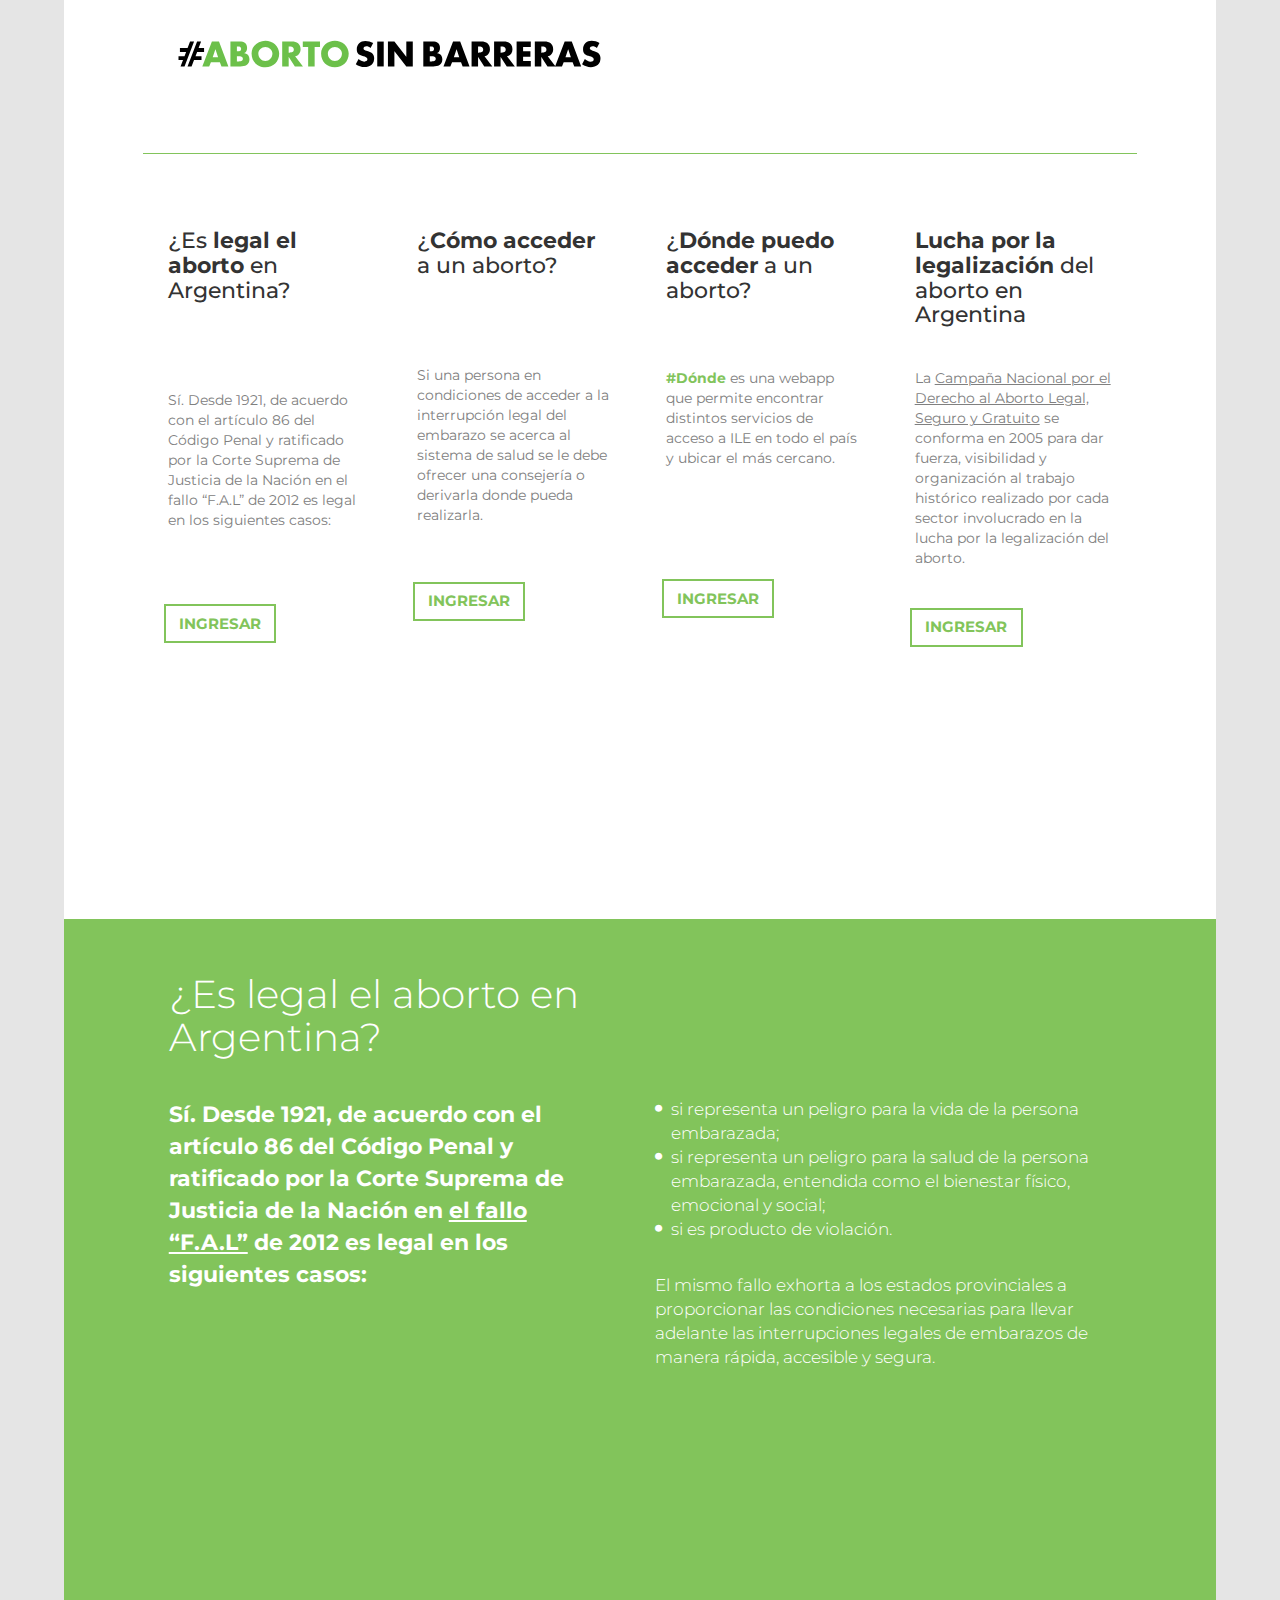
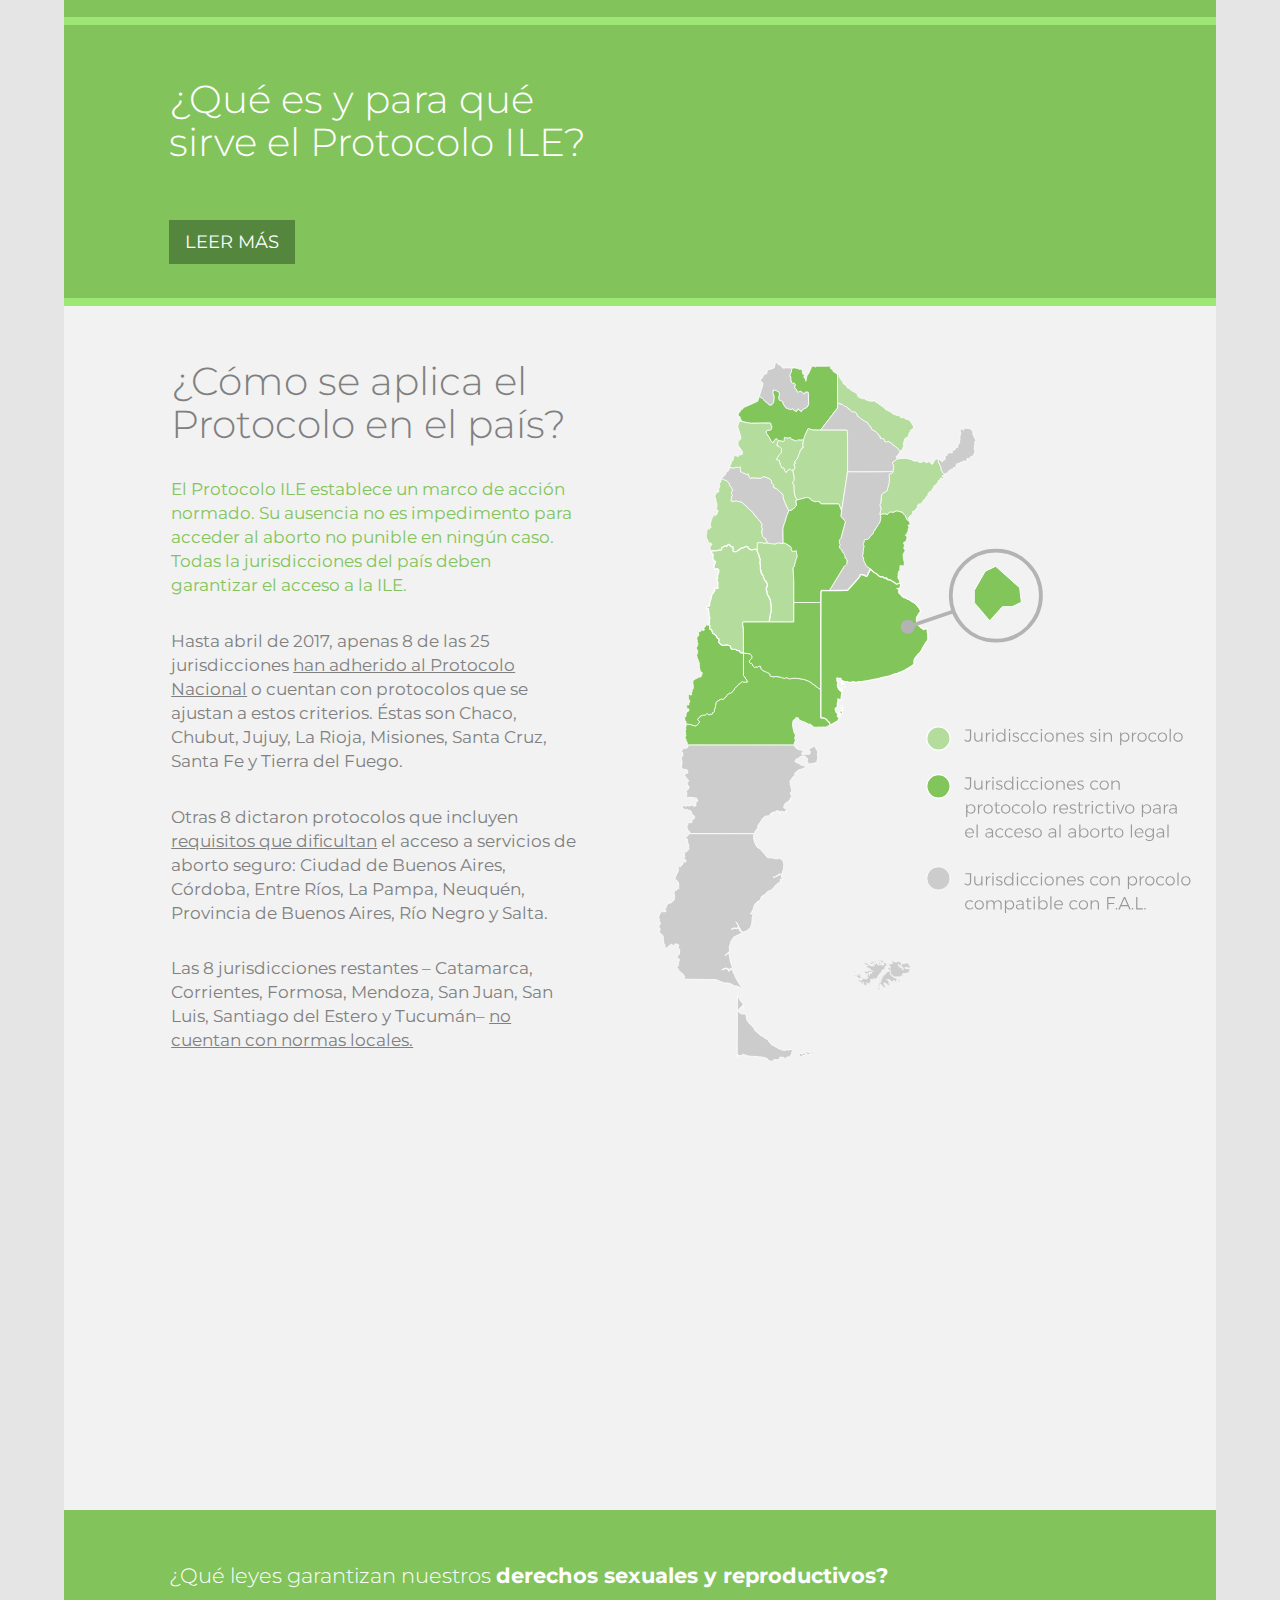
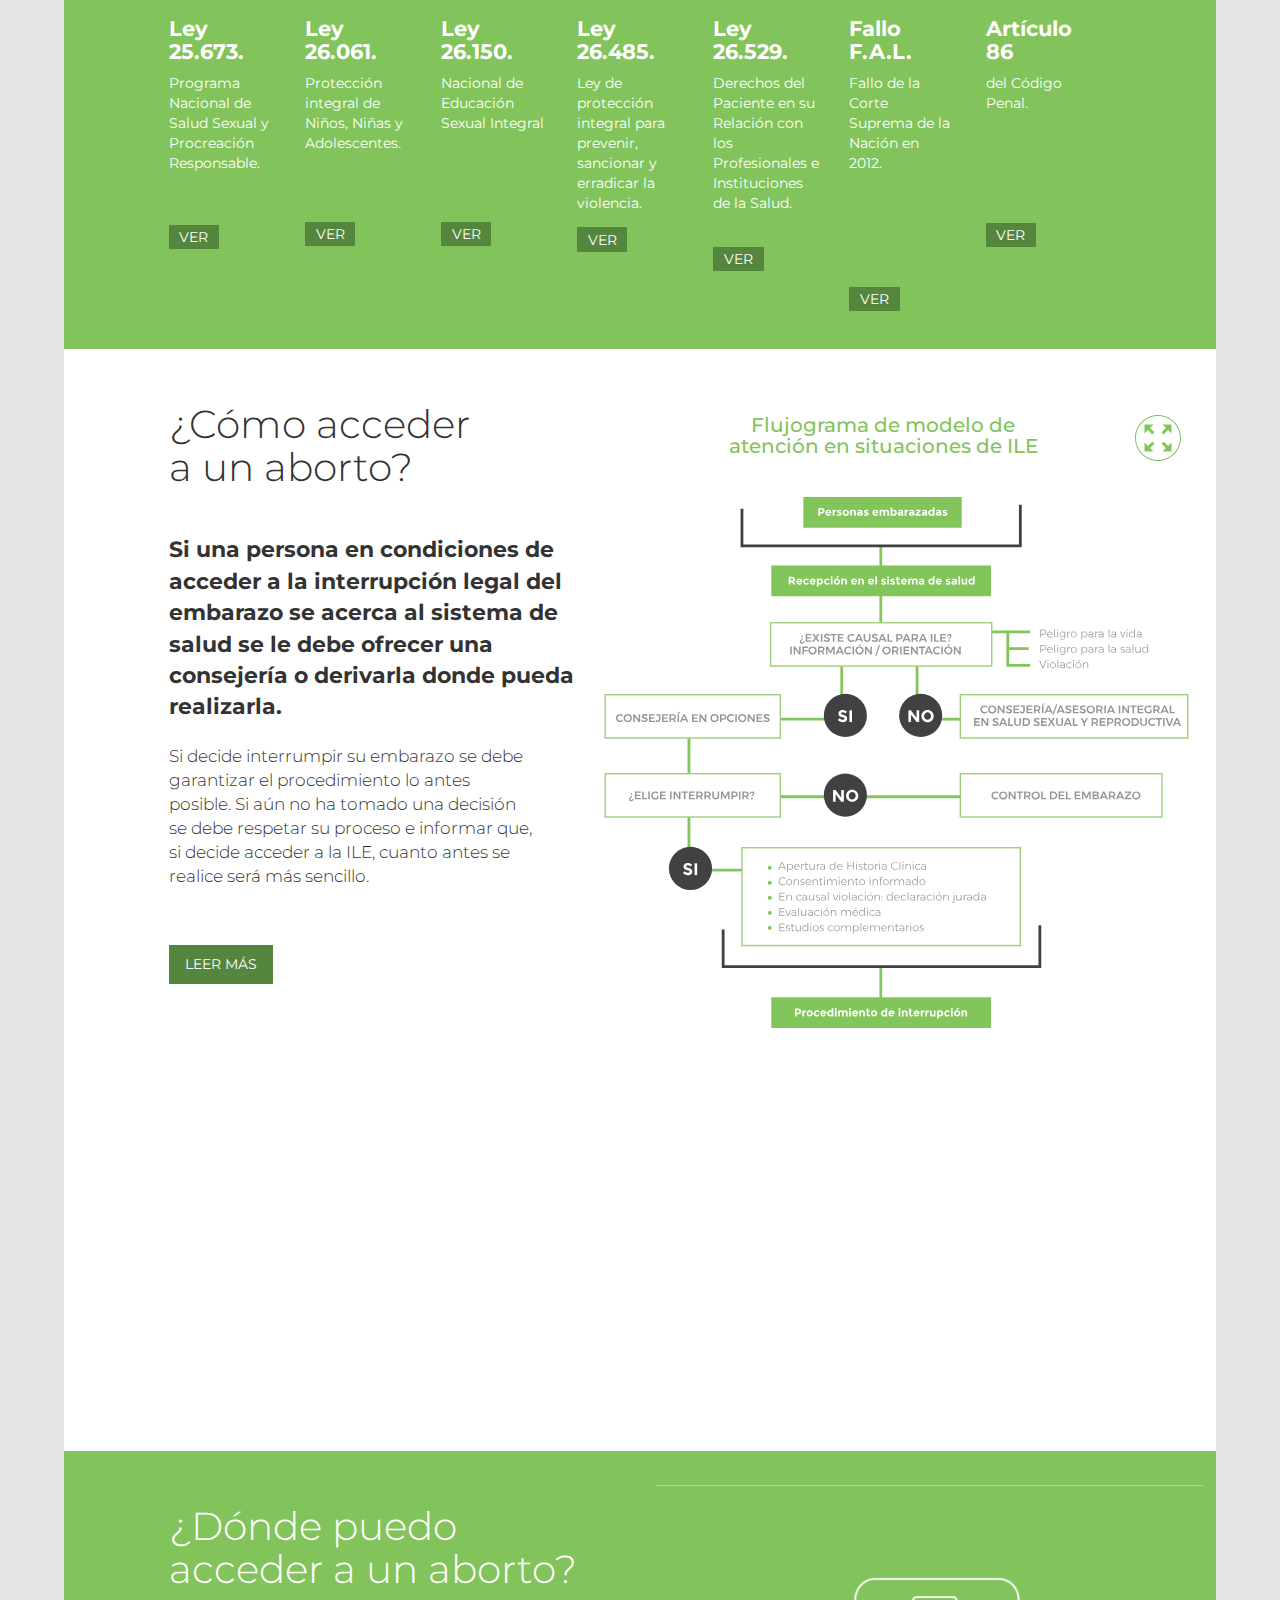
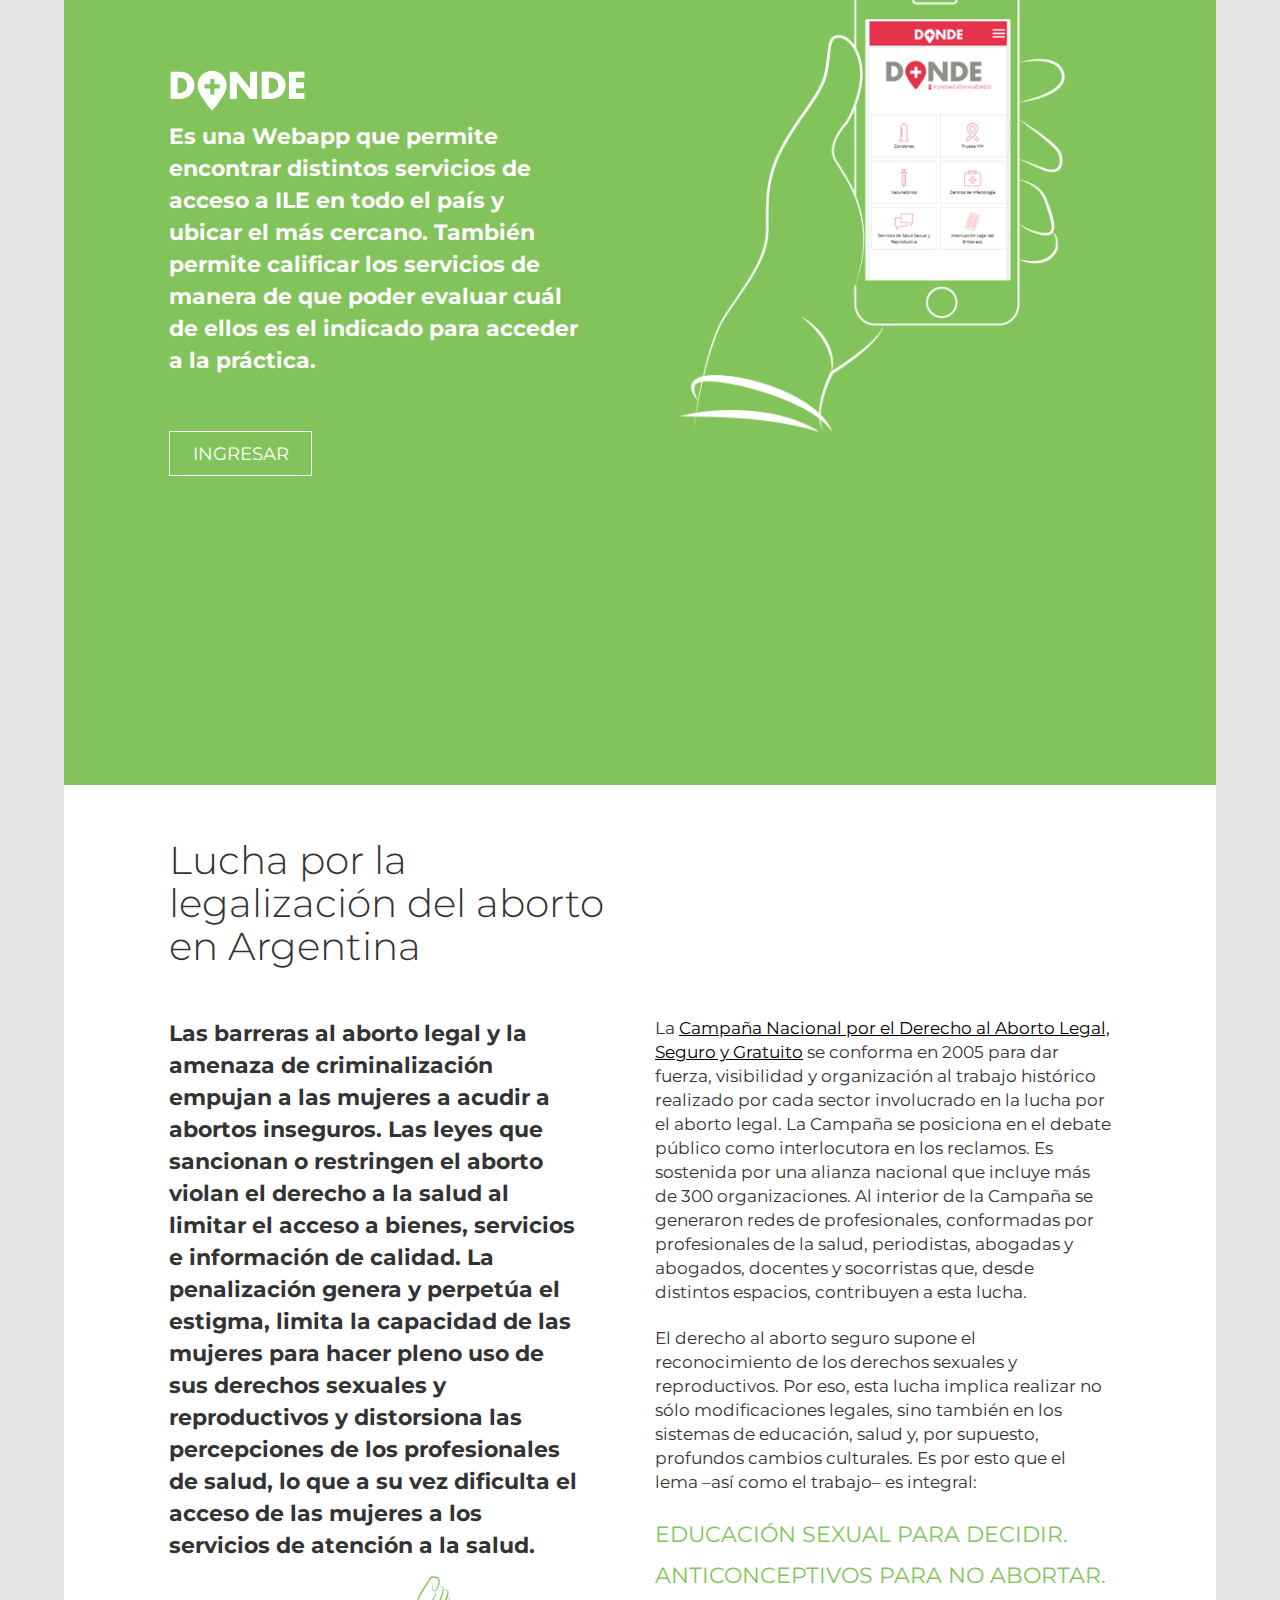
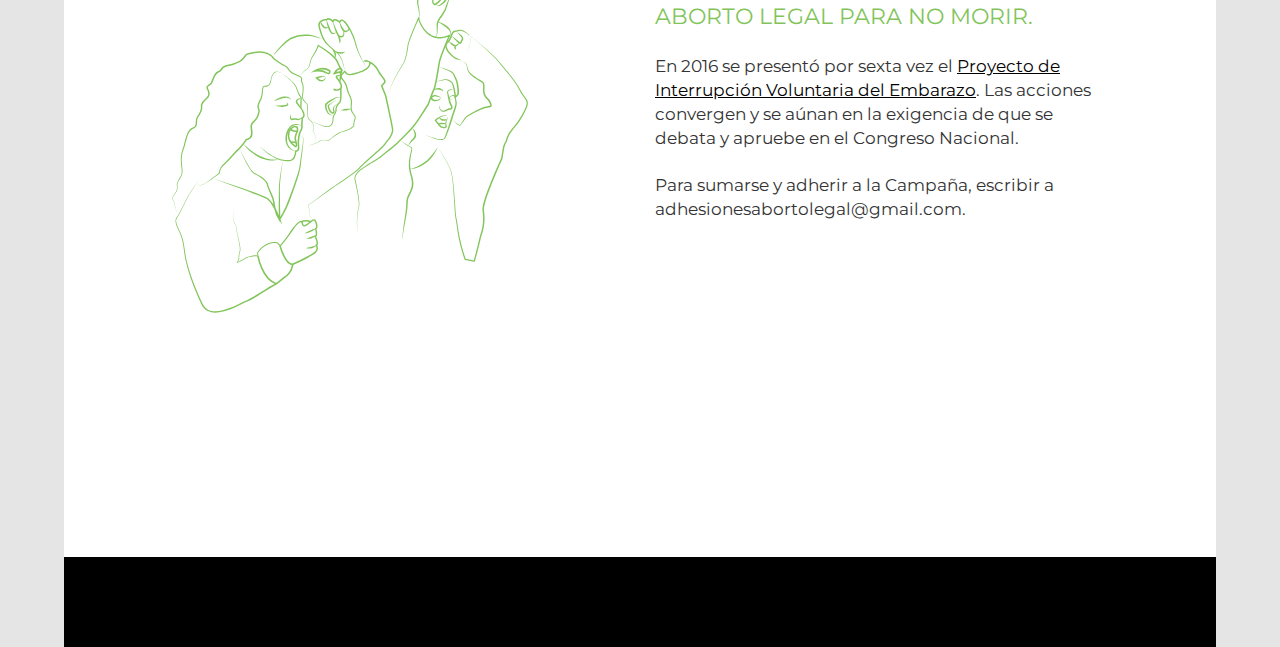
==== commit 70d400ae: "cambios radicales" ====
--- a/index.html
+++ b/index.html
@@ -4,17 +4,24 @@
 		<meta charset="utf-8">
 	    <meta http-equiv="X-UA-Compatible" content="IE=edge">
 	    <meta name="viewport" content="width=device-width, initial-scale=1">
+	    <meta name="description" content="El aborto en Argentina es legal en tres casos. Informate sobre cómo y dónde acceder a un aborto.">
+	    <meta name="keywords" content=" Aborto,Aborto en Argentina, Aborto Legal,Cómo hacer un aborto,Dónde hacer un aborto,Legalización del aborto"> 
+	    <meta property="og:image" content="imgs/compartir.png"/>
 	    <title>Aborto Sin Barreras</title>
 	    <script type="text/javascript" src="js/jquery-3.2.1.min.js"></script>
 	    <script type="text/javascript" src="js/bootstrap.min.js"></script>
+	    <script type="text/javascript" src="js/jquery.qtip.min.js"></script>
+	    <!--<script type="text/javascript" src="js/mapa.js"></script>-->
 		<script type="text/javascript" src="js/index.js"></script>
+
+		 <link rel="image_src" href="imgs/compartir.png"/>
 	    <link href="css/bootstrap.min.css" rel="stylesheet">
 	    <link href="https://fonts.googleapis.com/css?family=Montserrat:300,400,700" rel="stylesheet">
 	 	<link href= "css/style.css" rel="stylesheet">
 	 	<link rel="stylesheet" href="css/font-awesome.min.css">
    </head>
 	<body>
-		<div class="container-fluid">
+		<div class="container-fluid para-bandas fondo-blanco">
 			<section class="header">
 				<header class="row">
 					<div class="class-xs-12 col-sm-12 col-md-12">
@@ -30,11 +37,11 @@
 					<div class="col-xs-6 col-sm-6 col-md-3 bloque" id="header2">
 						<h2>¿<strong>Cómo acceder</strong> a un aborto?</h2>
 						<p class= "no-mostrar p-1 gris">Si una persona en condiciones de acceder a la interrupción legal del embarazo se acerca al sistema de salud se le debe ofrecer una consejería o derivarla donde pueda realizarla. </p>
-						<button  type="button" class="btn btn-default mov b-1" data-id="2">INGRESAR</button>
+						<button  type="button" class="btn btn-default mov b-2" data-id="2">INGRESAR</button>
 					</div>
 					<div class="col-xs-6 col-sm-6 col-md-3 bloque" id="header3">
 						<h2>¿<strong>Dónde puedo acceder</strong> a un aborto?</h2>
-						<p class= "no-mostrar p-1 gris"><strong class="verde">#Dónde</strong> es una webapp que permite encontrar distintos servicios de acceso a ILE en todo el país y ubicar el más cercano. </p>
+						<p class= "no-mostrar p-2 gris"><strong class="verde">#Dónde</strong> es una webapp que permite encontrar distintos servicios de acceso a ILE en todo el país y ubicar el más cercano. </p>
 						<button  type="button" class="btn btn-default mov b-3" data-id="3">INGRESAR</button>
 					</div>
 					<div class="col-xs-6 col-sm-6 col-md-3 bloque" id="header4">
@@ -46,14 +53,14 @@
 			</section>
 		</div><!--TERMINA HEADER-->
 		<!--EMPIEZAN SECTIONS-->
-			<div class="container-fluid fondo-verde" id="1">
+			<div class="container-fluid fondo-verde para-bandas fondo-blanco legal-aborto" id="1">
 					<section id="section1a" class="contenido">
 						<div class="row">
-							<h2 class="col-xs-12 col-ms-12 col-md-12">¿Es legal el aborto en Argentina?</h2>
+							<h2 class="col-xs-12 col-ms-12 col-md-12" id="aborto-titulo">¿Es legal el aborto en Argentina?</h2>
 						</div>
 							<div class="row legal">
 								<div class="sub col-xs-12 col-sm-12 col-md-6">
-									<p class="strongsub"><strong>Sí. Desde 1921, de acuerdo con el artículo 86 del Código Penal y ratificado por la Corte Suprema de Justicia de la Nación en el fallo “F.A.L” de 2012 es legal en los siguientes casos:</strong><p>	
+									<p class="strongsub"><strong>Sí. Desde 1921, de acuerdo con el artículo 86 del Código Penal y ratificado por la Corte Suprema de Justicia de la Nación en <a href="http://www.saij.gob.ar/corte-suprema-justicia-nacion-federal-ciudad-autonoma-buenos-aires--medida-autosatisfactiva-fa12000021-2012-03-13/123456789-120-0002-1ots-eupmocsollaf" target="_blank" class="blanco"><u>el fallo “F.A.L”</u></a> de 2012 es legal en los siguientes casos:</strong><p>	
 								</div>
 								<div class="col-xs-12 col-sm-12 col-md-6 sub fallo">
 									<div class="div-lista">
@@ -71,19 +78,25 @@
 									<p >El mismo fallo exhorta a los estados provinciales a proporcionar las condiciones necesarias para llevar adelante las interrupciones legales de embarazos de manera rápida, accesible y segura.</p>
 								</div>
 								
-						</div><!--legal-->
+							</div><!--legal-->
+						</section><!--termina 1a-->	
+					</div><!--container	fluid-->
+					<div class="container-fluid fondo-verde borde-verde para-bandas"  id="ILE-container">
+					<section id="section1a-2" class="contenido">
+						<div class="row">
+							<div class="col-xs-12 col-sm-12 col-md-6">
+								<h2 id="ILE">¿Qué es y para qué sirve el Protocolo ILE?</h2>
+							</div>
+						</div>
 						<div class="row">
 									<div class="col-xs-12 col-sm-12 col-md-6">
 									<button  type="button" class="btn btn-default btn-lg boton-1 boton-oscuro verMas" data-id="5">LEER MÁS</button>
 									</div>
-								</div>
-				</section><!--termina 1a-->
-			</div><!--container	fluid-->
-			<div class="container-fluid fondo-verde borde-verde escondido"  id="escondido5">
-						<div id="escondido1">	
-							<section class="contenido" >
-								<div class="row">
-									<p class="col-xs-12 col-sm-12 col-md-6">El Protocolo para la Atención Integral de las Personas con Derecho a la Interrupción Legal del Embarazo (Protocolo ILE) fue publicado en 2015 por el Ministerio de Salud de la Nación para estandarizar prácticas y garantizar el acceso a este derecho. Allí, se establecen los siguientes lineamientos para acceder a la ILE:</p>
+								</div>	
+								<div id="escondido5" class="fondo-verde  escondido">	
+									<section >
+										<div class="row">
+											<p class="col-xs-12 col-sm-12 col-md-6">El <a href="http://www.msal.gob.ar/images/stories/bes/graficos/0000000875cnt-protocolo_ile_octubre%202016.pdf" target="_blank" class="blanco"><u>Protocolo para la Atención Integral de las Personas con Derecho a la Interrupción Legal del Embarazo</u></a> (Protocolo ILE) fue publicado en 2015 por el Ministerio de Salud de la Nación para estandarizar prácticas y garantizar el acceso a este derecho. Allí, se establecen los siguientes lineamientos para acceder a la ILE:</p>
 								</div>
 								<div class="col-xs-12 col-sm-12 col-md-6  margen-chico lista-escondida">
 									<div class="div-lista bottom-5">	
@@ -150,7 +163,7 @@
 											<span>Se debe ofrecer información válida y confiable sobre aborto seguro. </span>
 										</div>
 									</div>
-									<div class="div-lista bottom-5">	
+									<div class="div-lista bottom-5">
 										<i class="fa fa-circle bullet" aria-hidden="true"></i>
 										<div class="div-item">
 											<span>Se debe recibir atención médica después de una interrupción del embarazo, haya sido legal o ilegal.</span>
@@ -158,73 +171,2335 @@
 									</div>
 								</div>
 							</section><!--termina 1 escondido-->
-						</div>	<!--div borde verde-->
-			</div><!--containerfluid-->
-			<div class="container-fluid fondo-mapa">
+						</div>	
+				</section>
+			
+			</div><!--container fluid-->
+			<div class="container-fluid fondo-mapa para-bandas fondo-blanco">
 				<section id="section1b">
 					<div class="contenido">
 						<div class="col-xs-12 col-sm-12 col-md-6">
 							<h2>¿Cómo se aplica el Protocolo en el país? </h2>
 							<p class="verde">El Protocolo ILE establece un marco de acción normado. Su ausencia no es impedimento para acceder al aborto no punible en ningún caso. Todas la jurisdicciones del país deben garantizar el acceso a la ILE. </p>
-							<p>Hasta abril de 2017, apenas 8 de las 25 jurisdicciones <u>han adherido al Protocolo Nacional</u> o cuentan con protocolos que se ajustan a estos criterios. Éstas son Chaco, Chubut, Jujuy, La Rioja, Misiones, Santa Cruz, Santa Fe y Tierra del Fuego.</p>
-							<p>Otras 8 dictaron protocolos que incluyen <u>requisitos que dificultan</u> el acceso a servicios de aborto seguro: Ciudad de Buenos Aires, Córdoba, Entre Ríos, La Pampa, Neuquén, Provincia de Buenos Aires, Río Negro y Salta.</p>
-							<p>Las 8 jurisdicciones restantes – Catamarca, Corrientes, Formosa, Mendoza, San Juan, San Luis, Santiago del Estero y Tucumán– <u>no cuentan con normas locales.</u>
+							<p>Hasta abril de 2017, apenas 8 de las 25 jurisdicciones <a href="http://despenalizacion.org.ar/pdf/publicaciones/ADC-Acceso-al-aborto-no-punible-Marzo-2015.pdf" class="gris" target="_blank"><u>han adherido al Protocolo Nacional</u></a> o cuentan con protocolos que se ajustan a estos criterios. Éstas son Chaco, Chubut, Jujuy, La Rioja, Misiones, Santa Cruz, Santa Fe y Tierra del Fuego.</p>
+							<p>Otras 8 dictaron protocolos que incluyen <a href="http://despenalizacion.org.ar/pdf/publicaciones/ADC-Acceso-al-aborto-no-punible-Marzo-2015.pdf" class="gris" target="_blank"><u>requisitos que dificultan</u></a> el acceso a servicios de aborto seguro: Ciudad de Buenos Aires, Córdoba, Entre Ríos, La Pampa, Neuquén, Provincia de Buenos Aires, Río Negro y Salta.</p>
+							<p>Las 8 jurisdicciones restantes – Catamarca, Corrientes, Formosa, Mendoza, San Juan, San Luis, Santiago del Estero y Tucumán– <a href="http://despenalizacion.org.ar/pdf/publicaciones/ADC-Acceso-al-aborto-no-punible-Marzo-2015.pdf" class="gris" target="_blank"><u>no cuentan con normas locales.</u></a>
 							</p>
 						</div>
-						<div class="col-xs-12 col-sm-12 col-md-6" id="div-mapa">	
+						<div class="col-xs-12 col-sm-12 col-md-6" id="div-mapa">
+								<div id="info-box" class="no-mostrar"></div>
+								<svg version="1.1" id="Layer_1" xmlns="http://www.w3.org/2000/svg" xmlns:xlink="http://www.w3.org/1999/xlink" 
+								 width="100%" height="100%" viewBox="0 0 468 590" enable-background="new 0 0 468 590" xml:space="preserve" class="no-mostrar">
+								<g>
+									<path id="Tucumán" fill="#B4DC9D" stroke="#FFFFFF" stroke-width="0.6435" stroke-linecap="round" stroke-linejoin="round" data-info="Jurisdicción sin Protocolo." d="M135.511,82.098 135.968,80.602 
+									135.997,80.201 135.951,79.2 133.291,79.266 133.085,79.248 132.403,79.076 132.019,79.144 131.37,79.369 131.242,79.44 
+									130.993,79.688 130.774,79.845 130.712,79.878 130.578,79.926 130.42,79.958 130.317,79.966 130.151,79.96 129.89,79.886 
+									129.468,79.664 129.249,79.493 129.011,79.435 128.888,79.471 128.684,79.509 126.272,78.528 126.092,78.403 125.99,78.231 
+									125.913,78.04 125.808,77.677 125.632,77.326 125.594,77.269 125.551,77.217 125.496,77.173 125.371,77.173 125.196,77.217 
+									124.839,77.374 124.214,77.74 124.139,77.771 124.043,77.789 123.885,77.792 122.646,77.505 122.477,77.503 122.184,77.53 
+									121.557,77.355 121.484,77.323 121.224,77.175 121.149,77.151 121.064,77.154 120.979,77.203 120.924,77.261 120.881,77.326 
+									120.854,77.462 120.833,77.655 120.83,78.247 120.808,78.498 120.705,78.78 120.642,79.097 120.632,79.286 120.672,79.757 
+									120.666,79.843 120.652,79.931 120.623,80.019 120.585,80.101 120.529,80.192 120.479,80.259 120.388,80.311 120.315,80.341 
+									119.88,80.317 116.159,79.669 116.057,79.981 115.974,80.079 115.836,80.216 115.654,80.431 115.574,80.628 115.549,80.906 
+									115.552,81.135 115.499,81.43 115.378,81.821 115.088,82.423 114.877,83.104 114.848,83.329 114.863,83.49 114.92,83.679 
+									115.122,83.963 115.318,84.104 115.592,84.171 115.851,84.202 116.172,84.305 116.449,84.44 116.641,84.565 117.072,85.006 
+									117.89,85.685 118.449,85.956 118.505,86.001 118.556,86.049 118.634,86.161 118.662,86.223 118.688,86.295 118.708,86.396 
+									118.724,86.538 118.722,86.714 118.708,86.839 118.521,87.647 118.499,87.833 118.517,88.646 118.503,88.807 118.451,89.028 
+									118.307,89.367 117.968,89.938 117.086,90.829 116.66,91.291 116.356,91.685 116.118,92.099 116.073,92.28 116.021,92.438 
+									115.985,92.507 115.903,92.638 115.644,92.909 115.376,93.134 114.971,93.585 114.751,94.105 114.426,94.598 114.396,94.669 
+									114.383,94.745 114.434,94.828 114.541,94.904 114.789,95.008 115.065,95.078 115.495,95.118 115.635,95.18 116.538,95.717 
+									116.912,95.754 116.987,95.771 117.067,95.805 117.12,95.902 117.13,95.979 117.007,96.317 117.444,98.419 117.603,98.761 
+									117.693,99.37 117.733,99.514 117.784,99.602 117.86,99.703 118.026,99.87 118.136,99.949 118.307,100.038 118.382,100.124 
+									118.452,100.261 118.62,100.829 118.67,101.131 118.724,101.307 118.8,101.44 118.854,101.513 119.099,101.673 119.423,101.583 
+									119.576,101.505 119.688,101.425 119.891,101.425 120.461,101.727 120.589,101.845 120.64,101.937 120.768,102.357 
+									120.891,103.116 121.074,103.665 121.195,103.843 122.261,105.165 122.422,105.226 122.503,105.103 122.781,104.451 
+									122.804,104.414 123.12,103.969 123.192,103.894 123.609,103.554 124.003,103.151 125.06,102.493 125.146,102.479 125.255,102.498 
+									125.45,102.607 125.634,102.745 125.891,102.986 126.132,103.154 126.403,103.296 126.592,103.354 126.746,103.368 
+									126.981,103.321 127.331,103.157 127.507,103.04 127.656,102.993 127.733,102.986 127.823,102.995 128.028,103.038 
+									128.165,103.039 128.312,103.005 128.439,102.946 128.55,102.872 128.593,102.826 128.708,102.591 129.07,101.452 129.163,101.329 
+									129.262,101.274 129.412,101.292 129.455,101.287 129.477,101.279 129.452,101.078 129.108,100.329 128.604,99.077 128.59,98.748 
+									128.729,98.354 128.794,98.313 128.881,98.276 129.15,98.303 129.231,98.296 129.303,98.276 129.367,98.25 129.417,98.22 
+									129.538,98.127 129.583,98.079 129.671,97.966 129.824,97.704 129.85,97.63 129.861,97.597 129.85,97.51 129.813,97.476 
+									129.575,97.32 129.326,97.21 129.103,97.167 128.909,97.106 128.704,96.974 128.664,96.921 129.438,96.003 129.623,95.86 
+									130.221,95.114 130.385,94.956 130.513,94.869 130.814,94.816 130.897,94.739 130.983,94.601 131.261,93.782 131.315,93.69 
+									131.544,93.376 131.926,92.394 132.075,91.785 132.258,90.976 132.301,90.865 132.368,90.725 132.479,90.576 132.562,90.498 
+									132.64,90.455 132.708,90.429 132.899,90.037 133.332,88.299 133.502,87.643 133.577,87.449 133.677,87.398 133.773,87.39 
+									133.95,87.396 134.1,87.368 134.168,87.345 134.238,87.266 134.31,87.12 134.661,85.798 134.751,85.637 134.908,85.602 
+									135.709,85.733 135.771,85.65 135.797,85.399 135.792,84.878 135.684,83.836 135.475,82.389 135.485,82.261z 	"/>
+	
+									<path id="Tierra_Del_Fuego" fill="#CCCCCC" stroke="#FFFFFF" stroke-width="0.6435" stroke-linecap="round" stroke-linejoin="round" data-info="Jurisdicción compatible con F.A.L." d="
+									M84.257,567.761l-0.239-0.296l-0.126-0.197l-0.289-0.592l-0.12-0.135l-0.005,1.194l-0.149,0.714l0,0l0.843-0.02l0.241-0.155
+									l-0.045-0.341L84.257,567.761z M144.293,564.697l-0.254,0.155l-0.282,0.241l-0.256-0.069l0.093-0.148l-0.417-0.168l-1.391,0.396
+									l-0.371,0.328l-0.156,0.04l-0.123-0.146l-0.15-0.489l-0.07-0.127l-0.135,0.012l-0.104,0.114l-0.092,0.128l-0.102,0.061
+									l-0.124-0.048l-0.176-0.215l-0.096-0.052l-0.199,0.073l0.016,0.181l0.055,0.22l-0.088,0.215h-0.143l-0.151-0.159l-0.158-0.213
+									l-0.158-0.15l-0.216-0.029l-0.383,0.119l-0.168-0.09l-0.08-0.022h-0.063l-0.054-0.027l-0.062-0.114l-0.229,0.147l-0.213-0.138
+									l-0.176-0.192l-0.118-0.027l-0.148,0.337l-0.013,0.287l0.03,0.295l-0.003,0.367l0.016,0.142l0.029,0.141l-0.022,0.109l-0.148,0.038
+									l-0.088-0.052l-0.037-0.133l-0.009-0.328l-0.046-0.268l-0.106-0.107l-0.128-0.017l-0.107,0.012l-0.104,0.043l-0.235,0.198
+									l-0.135,0.059l-0.438-0.15l-0.152-0.176l-0.308-0.482l-0.101-0.104l-0.348,0.143l0.124,0.339l0.698,0.73l-0.224,0.234l-0.762,0.315
+									l-0.264,0.044l-0.621-0.448l-0.382-0.162l-0.171,0.231l-0.141,0.249l-0.302,0.204l-0.279,0.26l-0.061,0.416l1.137,0.748
+									l-0.121,0.225l-0.138,0.172l-0.076,0.158l0.068,0.192l0.171,0.062l0.653,0.012l0.219-0.072l0.11-0.149l0.18-0.414l0.147-0.184
+									l0.605-0.297l0.153-0.152l-0.112-0.127l-0.051-0.035l0.113-0.148l0.123-0.098l0.133-0.051l0.148-0.005v0.165l-0.071,0.069
+									l-0.036,0.067l-0.025,0.073l-0.04,0.087l0.447-0.01l0.221-0.045l0.203-0.107l0.15-0.145l0.231-0.313l0.135-0.142l0.689-0.45
+									l0.281-0.287l0.15-0.021l0.181,0.17l0.1-0.102l0.094-0.05l0.229-0.011l-0.166,0.508l-0.07,0.306l-0.006,0.233l0.135,0.231
+									l0.195,0.038l0.18-0.113l0.077-0.224l1.178-0.22l0.304-0.161l0.034-0.092l0.029-0.125l0.04-0.125l0.069-0.097l0.13-0.063
+									l0.071,0.011l0.055,0.038l0.455,0.023l0.191-0.063l0.175-0.174l0.171-0.224l0.187-0.143l0.148,0.039l0.063,0.326l-0.048,0.129
+									l-0.231,0.479l-0.074,0.205l0.159,0.105l0.146-0.021l0.641-0.555l0.156-0.084l0.238-0.034l0.182-0.06l0.097-0.156l0.159-0.453
+									l0.104-0.174l0.105-0.13l0.269-0.221L144.293,564.697z M125.56,562.769l-0.889,0.396l-0.334,0.012l-0.639-0.104l-3.046,0.477
+									l-0.883-0.259l-0.963-0.069l-0.134-0.059l-0.429-0.389l-0.179-0.056l-0.346-0.037l-0.175-0.057l-4.335-2.19l-1.13-0.738
+									l-0.519-0.187l-0.381-0.077l-0.43-0.166l-0.126-0.529l-0.455-0.255l-0.329-0.546l-1.26-1.256l-0.602-1.263l-0.818-0.829
+									l-1.778-0.801l-0.45-0.278l-0.231-0.394l-0.833-0.559l-1.433-0.697l-1.98-1.498l-3.458-3.132l-0.149-0.314l-0.056-0.514
+									l0.136-0.376l0.35-0.094l-0.11-0.241l-0.913-0.491l-0.377-0.278l-0.284,0.067l-0.329,0.026l0.129-0.309l-0.048-0.328l-0.277-0.325
+									l-0.877-0.69l-2.397-2.684l-0.111-0.271l-0.696-1.388l-0.103-0.43l-0.132-0.979l-0.157-0.4l-0.048-0.172l0.078-0.73l-0.199-0.418
+									l-0.245-0.672l-0.982-0.635l-1.349,0.135l-0.867-0.235l-0.578-0.191l-0.516-0.047l-0.724-0.623l-0.53-0.626l-0.164-0.771
+									l0.112-0.736l0.43-0.978l0.766-0.721l0.634-0.796l0.366-0.365l0.395-0.313l0.313-0.173l0.254-0.027l0.307,0.183l0.351,1.508
+									l0.145,0.446l0.136,0.216l0.061-0.34l-0.045-0.318l-0.463-2.239l-0.252-0.779l-0.321-0.658l-0.385-0.547l-0.865-0.78l-0.225-0.292
+									l-0.814-1.499l-0.823-1.222l-0.103-0.196l-0.249-0.668l-0.116-0.178l-0.412-0.304h-0.002l-0.021,5.585l-0.025,5.626l-0.02,5.658
+									l-0.022,5.698l-0.024,5.734l-0.021,5.768l-0.023,5.815l-0.021,5.852l0,0l0.072,0.031l0.519,0.589l0.385,0.604l0.232,0.209
+									l0.328,0.086l2.423-0.217l0.172-0.213l0.04-0.188l-0.046-0.498l0.166-0.201l0.377,0.148l0.672,0.43l1.203,0.118l0.582,0.485
+									l1.839,0.358l3.335,0.398l1.604-0.132l2.626,0.387l3.812,0.286l1.077,0.512l1.449,0.173l0.353,0.134l1.12,0.832l0.209,0.252
+									l0.216,0.336l0.264,0.301l0.375,0.229l1.128,0.44l1.137,0.021l0.323-0.126l0.673-0.188l0.043-0.334l-0.043-0.377l0.689-0.231
+									l1.524-0.046l1,0.057l0.709-0.254l0.854-0.254l0.31-0.336l0.227-0.378l-0.271-0.313l-0.191-0.33l0.269-0.189l0.814,0.202
+									l0.311-0.251l0.836,0.346l0.521-0.212l0.249,0.019l0.229,0.018l0.165,0.04l0.063,0.118l0.047,0.141l0.022,0.176l-0.029,0.315
+									l0.007,0.107l0.141,0.285l0.168,0.171l0.211,0.059l0.257-0.063l0.176-0.148l0.083-0.205l0.062-0.224l0.104-0.187l0.435-0.129
+									l1.022,0.104l0.282-0.412l-0.103-0.431l0.286-0.224l0.432-0.01l0.34,0.212l0.078,0.273l-0.017,0.246l0.048,0.178l0.274,0.065
+									l0.154-0.039l0.185-0.112l0.155-0.17l0.329-1.352l0.11-0.151l0.402-0.374l0.279-0.161l-0.02-0.211l-0.068-0.247l-0.015-0.204
+									l0.098-0.16l0.428-0.407l-0.054-0.122l-0.073-0.224l-0.055-0.117l0.387-1.168l0.088-0.188l0.219-0.14l0.239-0.308l0.107-0.311
+									l-0.173-0.139L125.56,562.769z"/>
+
+
+									<path id="Santiago_del_Estero" fill="#B4DC9D" stroke="#FFFFFF" stroke-width="0.6435" data-info="Jurisdicción sin Protocolo." stroke-linecap="round" stroke-linejoin="round" d="M171.001,78.165 170.85,72.514 
+									170.453,71.354 149.687,71.326 143.046,71.228 142.606,71.09 142.588,71.084 140.157,70.28 139.672,70.213 139.42,70.546 
+									136.727,76.492 136.654,76.73 136.635,76.907 136.635,77.348 136.619,77.479 136.523,77.76 136.068,78.645 136.043,78.724 
+									135.951,79.2 135.997,80.201 135.968,80.602 135.511,82.098 135.485,82.261 135.475,82.389 135.684,83.836 135.792,84.878 
+									135.797,85.399 135.771,85.65 135.709,85.733 134.908,85.602 134.751,85.637 134.661,85.798 134.31,87.12 134.238,87.266 
+									134.168,87.345 134.1,87.368 133.95,87.396 133.773,87.39 133.677,87.398 133.577,87.449 133.502,87.643 133.332,88.299 
+									132.899,90.037 132.708,90.429 132.64,90.455 132.562,90.498 132.479,90.576 132.368,90.725 132.301,90.865 132.258,90.976 
+									132.075,91.785 131.926,92.394 131.544,93.376 131.315,93.69 131.261,93.782 130.983,94.601 130.897,94.739 130.814,94.816 
+									130.513,94.869 130.385,94.956 130.221,95.114 129.623,95.86 129.438,96.003 128.664,96.921 128.704,96.974 128.909,97.106 
+									129.103,97.167 129.326,97.21 129.575,97.32 129.813,97.476 129.85,97.51 129.861,97.597 129.85,97.63 129.824,97.704 
+									129.671,97.966 129.583,98.079 129.538,98.127 129.417,98.22 129.367,98.25 129.303,98.276 129.231,98.296 129.15,98.303 
+									128.881,98.276 128.794,98.313 128.729,98.354 128.59,98.748 128.604,99.077 129.108,100.329 129.452,101.078 129.477,101.279 
+									129.455,101.287 129.412,101.292 129.262,101.274 129.163,101.329 129.07,101.452 128.708,102.591 128.593,102.826 128.55,102.872 
+									128.439,102.946 128.312,103.005 128.165,103.039 128.028,103.038 127.823,102.995 127.733,102.986 127.656,102.993 
+									127.507,103.04 127.331,103.157 128.467,108.38 128.555,110.524 128.477,111.349 128.321,111.706 128.161,111.925 127.866,112.257 
+									127.689,112.521 127.545,112.864 127.462,112.931 127.248,113.038 127.203,113.111 127.185,113.194 127.192,113.7 127.208,113.776 
+									127.24,113.836 127.285,113.86 127.391,113.886 127.919,114.185 128.176,114.418 128.223,114.501 128.251,114.58 128.296,114.799 
+									128.519,117.628 128.465,118.817 129.02,123.046 129.566,124.385 130.389,125.849 130.508,126.134 130.545,126.2 130.679,126.512 
+									130.95,126.88 134.637,125.929 137.001,125.305 138.38,124.966 138.889,124.954 141.355,125.606 141.473,125.661 141.532,125.731 
+									141.538,125.894 141.518,126.25 141.479,126.425 141.564,126.553 141.743,126.708 142.685,127.218 142.727,127.273 
+									142.853,127.492 142.942,127.593 143.028,127.64 143.83,127.799 143.956,127.849 144.021,127.897 144.166,128.034 144.311,128.141 
+									144.419,128.19 144.521,128.226 145.273,128.288 145.52,128.28 147.008,128.042 147.192,128.063 148.099,128.356 148.217,128.366 
+									148.68,128.26 148.793,128.269 148.875,128.305 148.917,128.364 148.938,128.435 148.948,128.518 148.946,128.606 148.888,128.986 
+									148.892,129.075 148.938,129.165 149.049,129.204 149.496,129.264 149.63,129.311 149.715,129.371 149.736,129.442 
+									149.748,129.522 149.75,129.792 149.761,129.88 149.827,129.963 149.869,129.993 150.138,130.024 157.339,130.064 161.64,130.008 
+									163.707,130.071 164.282,130.492 166.245,135.608 167.358,128.449 167.959,124.624 169.043,117.616 170.249,109.567 
+									171.007,104.454 171.011,101.752 171.016,87.294 171.016,79.765z 	"/>
+								
+									<path id="Santa_Fe" fill="#CCCCCC" stroke="#FFFFFF" stroke-width="0.6435" stroke-linecap="round" stroke-linejoin="round" data-info="Jurisdicción compatible con F.A.L." d="
+									M197.681,104.454 192.075,104.449 183.194,104.487 171.007,104.454 170.249,109.567 169.043,117.616 167.959,124.624 
+									167.358,128.449 166.245,135.608 165.651,139.414 165.677,139.768 165.763,140.011 168.558,143.162 169.148,144.026 
+									169.04,144.869 165.811,156.97 165.597,157.458 165.046,157.979 164.533,158.428 164.367,158.621 164.346,158.787 164.362,158.888 
+									164.551,159.213 164.58,159.284 164.601,159.36 164.608,159.483 164.604,159.646 164.53,160.315 164.533,160.524 164.622,161.41 
+									164.642,161.497 164.664,161.571 164.692,161.638 164.848,161.894 164.979,162.063 165.012,162.125 165.021,162.231 
+									165.006,162.368 164.854,162.799 164.747,163.025 164.666,163.276 164.622,163.658 164.586,164.851 164.933,165.225 
+									165.187,165.456 165.592,165.943 165.692,166.019 166.067,166.189 166.308,166.372 166.358,166.426 166.426,166.568 
+									166.783,167.835 166.873,168.055 167.16,168.55 168.06,169.239 168.22,169.399 168.393,169.634 168.43,169.696 168.528,170.041 
+									168.606,170.498 168.638,170.993 168.67,171.094 168.749,171.21 168.816,171.278 168.955,171.372 169.008,171.443 169.035,171.542 
+									169.038,171.712 169.025,171.833 169.002,171.941 168.979,172.03 168.914,172.188 168.874,172.254 168.684,172.495 168.664,172.56 
+									168.678,172.63 168.767,172.688 168.863,172.718 169.249,172.783 169.329,172.813 169.396,172.854 169.454,172.901 
+									169.499,172.959 169.854,173.615 170.069,174.136 170.118,174.221 170.164,174.277 170.508,174.57 170.556,174.628 
+									170.599,174.705 170.688,174.935 170.712,175.038 170.717,175.162 170.691,175.3 170.619,175.525 170.439,175.89 170.393,176.198 
+									170.405,177.114 170.38,177.474 170.34,177.755 170.3,177.854 170.12,178.208 169.661,178.686 169.475,178.841 169.289,178.96 
+									169.221,178.991 169.146,179.017 168.982,179.042 168.89,179.037 168.712,179.012 168.356,179.478 165.515,184.097 161.66,190.414 
+									156.564,198.733 163.706,198.712 170.34,198.66 171.001,198.651 175.163,193.974 178.178,190.591 180.438,187.993 180.88,187.332 
+									180.764,186.864 180.891,186.503 180.991,186.382 181.102,186.271 181.187,186.219 181.262,186.184 181.567,186.095 
+									181.744,186.07 181.98,186.07 182.186,186.11 182.264,186.144 182.669,186.388 182.828,186.42 184.042,186.452 184.12,186.473 
+									184.195,186.501 184.688,186.864 185.045,187.239 185.124,187.297 185.238,187.356 185.441,187.433 185.746,187.471 
+									185.934,187.432 186.004,187.405 186.286,187.337 186.592,187.159 186.704,187.005 187.161,186.032 187.217,185.867 
+									187.296,185.493 187.376,184.794 187.419,184.695 187.469,184.62 187.993,184.208 188.141,184.054 188.207,183.946 
+									188.237,183.847 188.229,183.766 188.195,183.606 188.188,183.521 188.194,183.406 188.215,183.269 188.265,183.07 
+									188.298,182.983 188.345,182.916 188.401,182.881 188.472,182.852 188.632,182.813 188.729,182.777 188.835,182.712 
+									188.986,182.563 189.056,182.466 189.094,182.379 189.132,182.146 189.122,181.998 189.117,181.943 188.885,181.626 188.498,181.4 
+									188.211,181.136 188.146,181.043 187.99,180.762 187.774,180.505 187.635,180.384 187.529,180.342 187.362,180.246 187.14,180.148 
+									186.342,179.597 185.625,178.678 185.561,178.544 185.241,177.521 185.187,177.408 185.137,177.353 185.007,177.253 
+									184.952,177.194 184.739,176.864 184.069,175.449 183.886,174.892 183.777,174.299 183.685,172.941 183.6,172.647 183.471,172.39 
+									183.004,171.672 182.913,171.423 182.886,171.158 182.931,170.865 183.298,169.917 183.389,169.585 183.417,169.282 
+									183.348,168.387 183.365,168.072 183.426,167.776 183.695,166.889 183.737,166.587 183.742,166.28 183.647,165.391 
+									183.672,165.114 183.763,164.835 184.186,164.099 184.243,163.818 184.187,163.507 184.039,163.222 183.685,162.706 
+									183.536,162.368 183.477,162.001 183.508,161.632 183.643,161.288 183.999,160.796 184.087,160.597 184.125,160.443 
+									184.182,159.978 184.328,159.542 184.379,159.305 184.336,159.115 184.353,159.104 184.384,159.064 184.398,159.052 
+									184.353,158.942 184.344,158.805 184.368,158.67 184.419,158.565 184.511,158.476 184.613,158.421 184.955,158.323 
+									185.206,158.305 185.482,158.341 186.347,158.333 186.618,158.287 186.877,158.205 187.129,158.086 187.368,157.935 187.79,157.57 
+									188.156,157.149 188.784,156.179 189.126,155.81 189.288,155.557 189.382,155.441 189.568,155.261 189.732,155.183 
+									189.781,155.139 189.925,154.889 190.002,154.811 190.098,154.74 190.186,154.696 190.374,154.63 190.464,154.579 190.531,154.504 
+									190.769,154.059 191.28,153.41 191.36,153.209 191.412,153.196 191.797,151.954 191.925,151.755 192.433,151.286 192.588,151.107 
+									193.35,149.69 194.104,148.597 194.606,147.644 195.188,146.874 195.454,146.395 196.135,145.489 196.882,144.095 196.965,143.818 
+									197.015,142.971 197.067,142.694 197.332,141.988 197.365,141.728 197.368,140.877 197.452,140.324 197.462,140.085 
+									197.42,139.852 197.067,139.165 196.979,138.932 196.871,138.243 196.773,137.614 196.807,137.354 197.048,136.614 197.09,136.343 
+									197.12,135.787 197.163,135.517 197.254,135.265 197.617,134.561 197.685,134.302 197.709,134.04 197.658,133.509 197.267,132.303 
+									196.83,131.55 196.729,131.097 196.83,130.688 197.237,129.895 197.309,129.691 197.762,127.721 197.786,124.763 197.863,124.279 
+									198.31,122.567 198.497,122.153 198.769,121.814 199.102,121.55 199.47,121.349 200.692,120.889 201.06,120.613 201.396,120.271 
+									201.764,119.974 202.354,119.657 202.53,119.516 202.73,119.134 202.791,118.648 202.769,117.681 202.821,117.669 202.926,117.4 
+									203.202,116.909 203.298,116.636 203.324,116.283 203.445,115.783 203.453,115.652 203.447,115.521 203.425,115.399 
+									203.42,115.149 203.494,114.907 203.973,113.976 204.067,113.716 204.126,113.441 204.141,113.165 204.078,112.065 
+									204.389,110.198 204.365,109.956 204.117,109.332 204.074,109.06 204.188,108.246 204.173,107.983 204.083,107.466 
+									204.078,107.199 204.118,106.956 204.196,106.704 204.313,106.473 204.468,106.3 204.694,106.193 204.946,106.163 205.453,106.166 
+									205.851,106.057 206.23,105.804 206.555,105.462 206.778,105.067 206.932,104.438z 	"/>
+							
+									<path id="Santa_Cruz" data-info="Jurisdicción compatible con F.A.L." fill="#CCCCCC" stroke="#FFFFFF" stroke-width="0.6435" stroke-linecap="round" stroke-linejoin="round" d="
+									M120.321,415.659 120.149,415.063 119.928,414.057 120.062,413.698 119.41,413.144 119.292,413.027 119.061,412.755 
+									118.767,412.501 118.631,412.013 118.341,411.7 117.858,411.651 117.098,411.138 116.797,411.088 116.476,411.158 115.756,411.442 
+									114.308,411.571 112.998,411.278 112.316,411.153 112.184,411.048 111.97,410.982 111.276,411.048 111.072,410.993 
+									110.661,410.746 110.462,410.667 110.193,410.69 109.932,410.772 109.675,410.8 109.418,410.667 108.9,410.86 108.492,410.573 
+									108.011,410.61 106.91,410.034 106.43,409.567 105.69,408.407 104.568,407.106 104.438,406.995 104.337,406.936 104.215,406.674 
+									104.097,406.616 103.929,406.607 103.793,406.567 103.614,406.135 103.177,405.424 102.757,405.036 102.572,404.493 102.29,404.32 
+									101.77,404.207 101.281,403.839 101.105,403.481 100.978,403.332 100.585,403.199 99.965,402.998 99.605,402.647 98.87,401.935 
+									97.67,399.564 97.386,398.888 96.957,397.438 96.354,394.55 96.33,393.934 96.37,393.378 96.467,392.875 96.869,391.568 
+									96.838,391.564 86.956,391.557 70.964,391.561 45.564,391.557 45.511,391.557 44.573,392.616 44.422,392.864 44.163,393.398 
+									43.982,393.618 43.703,393.785 43.399,393.874 42.464,393.996 42.288,394.048 42.186,394.152 42.159,394.34 42.225,394.419 
+									42.339,394.462 42.454,394.534 43.064,395.139 43.824,395.66 44.069,396.021 44.121,396.542 44.075,397.374 44.092,398.097 
+									44.214,398.737 45.061,401.05 45.116,401.397 45.05,401.685 44.955,401.968 44.927,402.298 45.119,403.629 45.03,404.19 
+									44.613,404.661 43.909,405.075 43.693,405.313 43.359,405.827 43.177,406.004 42.902,406.113 42.251,406.121 41.914,406.206 
+									41.711,406.473 41.704,406.651 41.761,406.79 41.838,406.922 41.898,407.067 41.888,407.218 41.815,407.339 41.73,407.462 
+									41.672,407.596 41.465,408.69 41.456,408.956 41.584,409.213 42.007,409.61 42.157,409.884 41.906,410.179 41.082,410.693 
+									41.017,411.06 41.28,411.403 42.088,411.89 42.427,412.16 42.67,412.554 42.817,413.044 42.809,413.558 42.587,414.029 
+									42.187,414.265 41.767,414.136 40.957,413.585 40.699,413.575 40.558,413.69 40.511,413.915 40.536,414.232 40.619,414.543 
+									40.695,414.73 40.71,414.917 40.599,415.239 40.351,415.703 39.245,417.005 38.928,417.485 38.717,417.671 38.441,417.723 
+									37.761,417.604 37.443,417.625 36.931,417.839 36.705,418.022 36.521,418.296 36.403,418.736 36.557,418.903 36.821,418.986 
+									37.029,419.181 37.045,419.437 36.819,420.44 36.79,420.806 36.733,421.125 36.64,421.426 36.5,421.737 35.308,423.879 
+									35.092,424.513 34.763,425.829 34.463,426.392 34.215,426.995 34.322,427.579 34.649,428.092 35.053,428.483 35.323,428.622 
+									35.564,428.681 35.789,428.783 35.999,429.058 36.044,429.228 36.06,429.4 36.088,429.563 36.183,429.693 36.32,429.774 
+									36.751,429.932 36.874,430.316 37.173,432.594 37.147,432.97 36.989,433.684 36.97,434.004 37.072,434.259 37.246,434.583 
+									37.356,434.91 37.264,435.182 37.1,435.235 36.727,435.108 36.552,435.095 36.392,435.161 36.319,435.235 36.174,435.5 
+									35.82,436.01 35.612,436.185 34.813,436.468 34.29,436.772 33.8,437.171 33.319,438.273 33.423,439.245 33.705,440.296 
+									33.784,442.319 33.731,443.061 33.603,443.646 33.27,444.193 32.598,445.022 31.7,445.999 31.218,446.385 30.665,446.59 
+									29.438,446.741 28.839,446.974 28.332,447.474 28.234,447.624 28.233,447.624 27.463,448.788 27.29,449.22 27.254,449.503 
+									27.258,449.752 27.229,449.996 27.102,450.257 26.293,451.31 26.128,451.791 26.143,452.27 26.304,452.498 26.402,452.641 
+									27.223,452.802 27.215,452.922 26.807,453.038 26.671,453.169 26.623,453.521 22.674,453.599 22.507,453.781 22.515,454.267 
+									22.621,454.901 22.563,455.146 22.348,455.4 21.861,455.712 21.631,455.927 21.496,456.242 21.501,456.614 21.583,456.894 
+									21.604,457.153 21.435,457.487 21.048,457.913 21.03,458.116 21.188,458.482 21.356,458.725 21.727,459.157 21.875,459.45 
+									21.912,459.832 21.787,460.142 21.628,460.435 21.556,460.771 21.644,461.083 21.829,461.344 22.235,461.769 22.584,462.397 
+									22.61,462.928 22.375,463.396 21.706,464.111 21.652,464.384 21.658,464.683 21.613,465.031 21.46,465.296 21.279,465.532 
+									21.224,465.771 21.455,466.063 22.139,466.679 22.3,466.927 22.413,467.285 22.385,467.545 21.744,468.734 21.618,469.337 
+									21.757,469.869 23.33,471.372 23.846,471.668 24.082,471.899 24.378,472.387 24.649,473.004 24.865,473.665 24.993,474.288 
+									25.012,474.688 24.974,475.496 24.994,475.887 25.15,476.954 25.148,478.098 25.201,478.425 25.363,478.751 25.896,479.487 
+									26.027,479.784 26.115,480.522 26.098,481.285 26.211,481.938 26.693,482.354 27.242,482.362 27.802,482.105 28.327,481.679 
+									29.233,480.66 29.683,480.286 31.253,479.351 31.538,479.288 31.818,479.443 32.462,480.146 32.716,480.31 33.276,480.29 
+									34.149,479.262 34.691,478.985 36.24,479.363 36.723,479.704 37.018,479.788 37.259,479.933 37.23,480.252 36.775,481.255 
+									36.691,481.528 36.695,481.813 36.811,482.161 37.152,482.722 37.497,483.16 37.755,483.672 37.839,484.45 37.724,486.165 
+									37.583,487.098 37.377,487.539 37.01,487.606 36.806,487.693 36.652,487.889 36.433,488.289 36.074,488.802 35.974,489.077 
+									35.991,489.484 36.256,490.18 36.669,490.648 37.623,491.311 37.829,491.591 37.813,491.884 37.666,492.174 37.124,492.95 
+									37.035,493.245 36.999,493.688 36.997,494.826 36.927,495.19 36.858,495.344 36.767,495.478 36.683,495.629 36.64,495.831 
+									36.648,496.013 36.674,496.207 36.683,496.396 36.647,496.551 35.75,497.492 35.398,498.106 35.663,498.58 36.007,498.657 
+									36.338,498.653 36.643,498.732 36.904,499.057 37.006,499.398 37.115,500.522 37.285,500.928 37.532,501.133 38.719,501.526 
+									39.287,501.907 40.164,502.706 40.957,503.71 41.312,504.062 41.605,504.532 41.732,505.104 41.584,505.759 41.521,506.634 
+									42.12,507.032 43.133,507.046 45.979,507.087 48.826,507.127 51.673,507.169 54.52,507.21 57.368,507.25 60.216,507.289 
+									63.062,507.33 65.906,507.37 66.93,507.387 68.438,508.043 70.577,508.974 72.833,509.956 76.28,510.069 78.864,510.916 
+									80.745,512.032 81.228,512.235 83.736,512.657 83.966,512.747 84.351,513.001 84.557,513.073 85.555,513.313 85.848,513.407 
+									85.93,513.63 85.924,514.378 86.079,514.778 86.001,515.051 86.098,515.284 86.313,515.188 86.448,514.876 86.662,514.604 
+									87.01,514.216 87.108,513.924 86.972,513.536 86.563,512.898 85.001,510.596 82.937,507.338 82.077,505.487 81.147,503.22 
+									80.563,502.306 79.77,499.994 79.295,499.474 78.953,499.299 78.596,499.356 78.262,499.677 77.724,500.148 76.681,500.728 
+									76.449,500.83 76.196,500.833 76.196,500.706 76.88,500.12 76.979,499.778 76.428,499.485 75.115,498.938 74.504,498.831 
+									73.927,498.917 71.173,499.581 71.458,499.406 72.072,499.188 72.648,498.667 72.973,498.566 73.682,498.471 74.053,498.249 
+									74.198,498.192 74.413,498.169 75.371,498.251 76.791,499.056 77.098,499.136 77.451,499.165 77.681,499.053 78.092,498.506 
+									78.359,498.32 78.711,498.32 78.968,498.443 79.189,498.489 79.433,498.259 79.536,497.909 79.514,497.488 79.42,497.054 
+									78.17,493.424 77.96,492.537 77.864,491.686 77.646,491.271 77.593,490.657 77.399,489.654 77.125,488.1 76.972,487.268 
+									76.957,486.879 76.841,486.515 76.478,486.558 76.085,486.792 75.324,487.268 74.878,487.602 74.154,488.255 73.774,488.638 
+									74.033,487.926 74.568,487.327 75.672,486.435 76.361,485.659 76.952,485.261 77.233,485.017 77.344,484.509 77.354,483.882 
+									77.287,482.627 77.098,482.123 77.067,481.793 77.162,481.342 77.412,480.55 77.952,479.05 77.995,478.168 78.202,477.795 
+									78.407,477.28 78.836,476.522 79.091,476.013 79.274,475.563 79.639,475.077 80.225,474.237 80.463,474.056 80.52,473.616 
+									80.776,473.45 80.977,473.521 81.165,473.489 81.555,473.358 81.592,473.088 81.898,472.787 82.286,472.843 83.829,472.063 
+									86.055,471.052 86.305,470.876 86.589,470.601 87.014,470.433 87.17,470.027 87.002,469.741 86.648,469.637 86.499,469.401 
+									86.293,469.302 85.965,469.257 85.694,469.068 85.353,468.674 85.129,468.294 85.046,467.88 85.036,467.595 85.036,467.409 
+									84.866,467.265 84.616,467.095 84.521,466.702 84.417,466.591 84.22,466.517 83.995,466.562 83.519,466.792 83.118,466.996 
+									82.529,466.893 81.876,466.746 81.472,466.798 81.119,466.737 80.953,466.729 80.78,466.777 80.452,466.956 80.033,467.321 
+									79.34,467.37 79.05,467.398 78.985,467.392 78.855,467.405 78.791,467.398 78.791,467.253 79.277,466.94 79.642,466.928 
+									80.057,466.729 80.534,466.364 81.441,466.479 82.205,466.396 82.729,466.519 83.07,466.479 83.379,466.279 83.679,466.178 
+									84.098,465.875 84.297,465.681 84.292,465.193 84.065,464.321 83.624,463.527 83.277,462.84 83.202,462.544 83.037,462.315 
+									82.248,461.767 82.497,461.794 82.801,461.922 83.099,462.119 83.329,462.356 83.49,462.683 84.078,463.856 84.402,464.331 
+									84.656,465.014 84.744,465.444 85.01,465.933 85.443,466.305 85.747,466.716 85.967,467.208 86.079,467.719 86.258,468.105 
+									86.543,468.581 86.832,468.739 87.144,469.274 87.271,469.414 87.441,469.463 88.323,469.551 89.439,469.343 90.624,468.815 
+									91.813,467.948 92.914,467.039 93.693,466.208 94.125,465.332 94.19,465.243 94.278,464.983 94.47,464.567 94.578,464.125 
+									94.971,462.813 95.216,460.944 95.148,460.651 95.203,459.854 95.297,459.392 95.297,458.537 95.375,457.996 95.672,456.589 
+									95.923,455.284 95.963,454.942 96.493,453.897 96.538,453.145 96.541,452.772 96.357,452.496 96.171,452.429 96.06,452.521 
+									95.84,452.813 95.766,453.373 95.568,453.641 95.591,454.156 95.402,454.844 95.058,455.208 94.198,455.229 93.932,455.218 
+									93.703,455.104 93.722,454.991 94.437,454.89 94.796,454.528 94.802,454.271 94.646,454.122 94.872,453.981 95.041,453.801 
+									95.225,453.75 95.321,453.524 95.238,453.328 95.085,453.146 94.967,452.96 95.345,452.82 95.687,452.458 95.774,451.979 
+									95.875,451.784 95.933,451.593 96.003,451.435 96.236,451.333 96.332,451.222 96.514,451.091 96.444,450.764 96.194,450.655 
+									96.227,450.161 96.442,449.935 96.683,449.716 96.765,449.287 96.954,448.579 97.187,447.962 99.09,445.817 100.149,445.106 
+									101.086,444.692 101.709,444.168 101.774,443.741 101.883,443.271 102.373,442.713 102.487,441.763 102.77,441.4 103.657,440.835 
+									104.379,440.214 105.281,440.072 105.605,439.911 105.899,439.796 105.976,439.415 106.008,439.004 106.255,438.837 
+									106.622,438.325 107.075,437.972 107.372,437.611 108.085,437.227 108.62,436.771 109.564,436.634 109.959,436.635 
+									110.513,436.446 110.924,436.184 110.984,435.774 110.911,435.513 111.138,435.325 111.176,435.234 111.524,435.235 
+									111.962,435.252 112.385,435.345 112.533,435.281 112.356,434.682 112.588,434.018 112.838,433.601 113.041,433.366 
+									113.495,433.193 113.831,432.553 114.298,432.361 114.825,432.104 114.911,431.907 115.071,431.63 115.174,431.178 
+									115.468,430.931 115.702,430.798 116.063,430.681 116.647,430.613 116.965,430.627 117.197,430.479 117.431,430.58 
+									117.535,430.825 117.885,430.751 118.131,430.386 118.061,430.085 117.628,429.954 117.291,429.678 117.238,429.492 
+									117.484,429.323 117.51,429.099 117.59,428.995 117.636,428.899 117.725,428.431 117.445,428.237 117.519,427.895 117.756,427.497 
+									118.108,427.326 118.771,427.554 118.901,427.904 119.207,427.853 119.538,427.722 119.845,427.631 119.686,427.544 
+									119.426,427.394 119.514,427.193 119.848,426.942 119.485,426.808 119.023,426.688 118.691,426.331 118.517,425.494 
+									118.297,424.53 118.08,424.27 117.733,424.228 117.167,424.171 116.555,424.288 116.217,424.683 115.017,425.364 114.317,425.551 
+									114.011,425.639 113.038,426.198 112.54,426.249 111.927,426.036 112.126,425.988 113.099,426.036 113.381,425.952 
+									114.182,425.371 114.971,424.958 115.299,424.829 115.632,424.599 116.057,424.049 116.434,423.699 117.184,423.726 
+									117.826,423.83 118.166,423.909 118.542,423.894 118.789,423.751 119.483,421.696 119.845,420.485 120.177,419.39 120.29,417.509 
+									120.464,416.254z 	"/>
+								<path id="San_Luis" fill="#B4DC9D" stroke="#FFFFFF" stroke-width="0.6435" stroke-linecap="round" data-info="Jurisdicción sin Protocolo."  stroke-linejoin="round" d="M131.056,170.991 131.04,170.912 
+									130.94,170.597 130.881,170.308 130.825,170.017 130.533,169.469 130.478,169.314 130.444,169.188 130.454,168.832 
+									130.508,168.439 130.53,168.042 130.516,167.586 130.483,167.383 130.44,167.248 130.383,167.2 130.319,167.157 130.243,167.13 
+									130.16,167.118 130.077,167.125 129.842,167.185 128.59,167.552 127.232,167.703 127.072,167.673 126.991,167.62 126.941,167.554 
+									126.911,167.396 126.906,167.311 126.928,166.67 126.891,166.517 126.859,166.45 126.657,166.148 126.536,165.878 126.464,165.569 
+									126.436,165.405 126.426,165.235 126.431,164.966 126.424,164.88 126.372,164.651 126.32,164.555 126.24,164.45 125.886,164.11 
+									125.546,163.697 122.02,161.524 121.379,161.198 120.986,161.086 119.875,161.082 118.611,161.313 118.01,161.309 117.808,161.276 
+									117.703,161.237 117.619,161.195 117.431,161.064 117.356,161.026 117.229,160.98 116.633,160.87 116.153,160.873 115.521,161.033 
+									115.24,161.144 114.729,161.44 114.097,161.677 113.45,161.745 112.834,161.683 112.669,161.698 112.262,161.797 112.121,161.801 
+									112.008,161.78 111.671,161.603 111.489,161.537 111.371,161.52 111.273,161.522 110.609,161.606 110.536,161.603 110.51,161.59 
+									110.256,161.41 110.117,161.349 110.018,161.336 109.934,161.349 109.667,161.474 109.461,161.524 109.341,161.521 
+									109.245,161.502 109.117,161.438 108.768,161.224 108.483,161.127 107.616,160.95 104.401,161.127 103.924,161.032 103.85,161.004 
+									103.783,160.968 103.721,160.924 103.559,160.771 103.453,160.718 103.305,160.667 103.016,160.601 102.86,160.582 
+									102.742,160.587 102.314,160.731 101.25,160.804 100.985,160.785 100.791,160.748 100.392,160.614 99.865,160.508 99.58,160.674 
+									99.454,160.806 99.366,160.964 99.326,161.081 99.309,161.178 99.304,161.263 99.321,161.421 99.392,161.773 99.409,161.927 
+									99.389,162.158 99.383,162.198 99.381,162.221 99.389,162.237 99.409,162.278 99.466,162.437 99.487,162.587 99.479,162.686 
+									99.462,162.756 99.451,162.78 99.261,163.424 99.227,163.604 99.216,163.733 99.233,164.071 99.266,164.311 99.252,165.213 
+									99.278,165.679 99.252,166.695 99.291,167.326 99.647,168.707 99.932,168.909 100.059,169.047 100.163,169.219 100.181,169.332 
+									100.163,169.578 100.207,169.683 100.291,169.789 100.359,169.913 100.407,170.046 100.464,170.45 100.641,170.908 
+									100.681,171.109 100.699,171.33 100.95,172.552 101.027,172.756 101.119,172.919 101.281,173.089 101.415,173.19 101.509,173.322 
+									101.543,173.58 101.608,173.839 101.727,174.006 101.787,174.166 101.566,174.626 101.503,175.046 101.458,175.174 
+									101.614,175.802 101.611,176.156 101.415,176.313 101.347,176.496 101.461,176.905 101.715,177.554 101.715,177.723 
+									101.646,178.012 101.639,178.17 101.675,178.342 101.785,178.646 101.889,180.015 101.81,181.208 101.902,181.606 101.975,181.755 
+									101.975,182.3 102.279,182.993 102.327,183.285 102.277,183.941 102.295,184.233 102.413,184.58 103.619,186.657 103.878,186.924 
+									103.964,187.071 104.123,187.614 104.183,187.739 104.361,188.418 104.655,188.937 104.967,189.954 105.007,190.243 
+									105.103,190.435 105.326,190.623 105.783,190.927 105.984,191.101 106.184,191.321 106.334,191.591 106.465,192.287 
+									106.632,192.495 106.834,192.636 107.005,192.797 107.101,193.023 107.19,193.493 107.407,193.878 107.424,194.109 107.35,194.574 
+									107.311,195.379 107.254,195.713 107.084,195.929 106.985,195.938 106.819,195.823 106.739,195.825 106.693,195.89 
+									106.653,196.098 106.47,196.396 106.455,196.595 106.558,196.982 106.598,198.164 106.739,198.442 106.579,198.771 
+									106.693,198.958 106.897,199.139 107.005,199.436 107.084,200.743 107.385,201.726 107.43,202.065 107.523,202.306 108.119,202.96 
+									109.617,205.956 109.946,207.064 109.974,207.382 109.851,208.179 109.891,208.387 110.069,208.968 110.108,209.241 
+									110.16,209.428 110.396,209.89 110.462,210.136 110.441,210.403 110.203,211.295 110.344,211.478 110.423,211.606 110.462,211.728 
+									110.445,211.924 110.384,212.089 110.319,212.215 110.291,212.298 110.444,213.264 110.462,213.514 110.311,214.479 
+									110.261,215.862 110.203,216.178 109.825,217.049 109.679,218.617 109.159,221.078 109.062,222.203 108.9,222.937 108.896,223.19 
+									108.971,223.697 109.048,223.73 116.043,223.73 116.504,223.73 127.758,223.745 128.257,223.751 128.301,223.737 128.356,223.712 
+									128.361,221.319 128.373,208.249 128.373,208.22 128.369,192.327 127.804,180.854 127.826,180.765 127.889,180.605 
+									128.273,179.882 128.316,179.819 128.359,179.771 128.401,179.741 128.507,179.698 128.824,179.645 128.909,179.612 
+									128.982,179.555 129.058,179.435 129.07,179.343 129.063,179.257 128.912,178.911 128.917,178.663 128.979,178.506 129.311,177.86 
+									129.369,177.676 129.392,177.539 129.297,177.271 129.265,177.087 129.281,176.979 129.308,176.882 129.799,175.948 
+									129.842,175.805 129.863,175.684 129.88,175.139 129.904,175.008 129.938,174.905 130.111,174.591 130.144,174.482 130.157,174.39 
+									130.144,174.181 130.144,174.018 130.171,173.913 130.21,173.834 130.397,173.655 130.486,173.536 130.534,173.435 
+									130.564,173.331 130.651,172.714 130.94,172.042 131.016,171.63 131.056,171.124z 	"/>
+								<path id="San_Juan_Province" fill="#B4DC9D" stroke="#FFFFFF" stroke-width="0.6435" data-info="Jurisdicción sin Protocolo."  stroke-linecap="round" stroke-linejoin="round" d="M107.289,160.039 106.965,159.433 
+									106.84,159.317 106.736,159.27 106.657,159.281 106.565,159.274 106.464,159.234 106.332,159.124 106.275,159.03 106.246,158.938 
+									106.236,158.506 106.089,157.89 106.083,157.802 106.081,157.563 106.05,157.374 105.982,157.293 105.899,157.255 105.15,157.171 
+									104.984,157.113 104.91,157.076 104.783,156.987 103.756,155.956 103.657,155.818 103.597,155.708 103.574,155.547 
+									103.566,154.759 103.474,154.448 103.032,153.572 102.9,153.205 103.456,149.184 102.765,148.545 102.72,148.112 103.194,146.586 
+									103.182,146.468 103.157,146.382 102.918,146.025 102.717,145.644 102.551,145.412 102.408,145.163 101.912,143.95 
+									101.785,143.771 101.675,143.67 101.608,143.626 101.066,143.394 100.98,143.316 100.885,143.207 100.563,142.699 100.475,142.587 
+									99.883,141.616 99.673,141.41 99.559,141.315 99.293,141.149 98.773,140.687 98.605,140.503 98.525,140.382 98.203,139.753 
+									98.127,139.647 98.054,139.572 97.224,139.047 97.127,138.954 97.063,138.871 97.036,138.802 96.992,138.652 96.869,138.048 
+									96.698,137.692 96.302,137.069 96.201,136.94 94.448,135.556 94.31,135.388 93.984,134.864 93.894,134.768 93.811,134.696 
+									93.188,134.437 93.017,134.334 92.676,134.063 92.496,133.88 92.163,133.351 92.071,133.253 91.986,133.186 91.536,132.909 
+									91.45,132.823 91.393,132.745 91.288,132.466 91.229,132.257 90.621,131.614 90.342,131.407 89.769,131.233 89.681,131.182 
+									89.613,131.127 89.582,131.062 89.556,130.993 89.513,130.851 89.433,130.659 89.335,130.503 89.176,130.361 88.436,129.875 
+									87.939,129.522 87.744,129.329 87.446,128.847 87.351,128.771 87.255,128.729 86.887,128.683 85.314,128.153 84.93,128.123 
+									84.765,128.133 84.464,128.186 84.281,128.198 84.154,128.193 83.947,128.16 83.829,128.128 83.736,128.085 83.01,127.61 
+									82.86,127.558 82.741,127.534 82.424,127.571 82.063,127.663 81.403,127.944 81.311,127.968 81.195,127.983 81,127.987 
+									80.851,127.954 80.491,127.81 80.364,127.781 80.261,127.778 79.54,128.007 79.242,128.028 78.797,127.829 78.744,127.761 
+									78.682,127.673 78.656,127.519 78.631,127.107 78.714,126.376 78.764,126.197 78.789,126.122 78.958,125.835 79.139,125.599 
+									79.182,125.511 79.222,125.369 79.212,125.237 79.142,124.843 79.227,123.968 79.271,123.774 79.335,123.661 79.397,123.628 
+									79.471,123.61 79.546,123.57 79.613,123.515 79.685,123.395 79.694,123.307 79.679,123.229 79.642,123.17 79.596,123.114 
+									79.48,122.887 79.375,122.622 79.148,122.407 78.958,122.189 78.897,121.646 78.91,120.986 78.976,120.519 79.292,119.956 
+									79.406,119.829 79.537,119.732 79.677,119.692 79.845,119.622 79.976,119.526 80.093,119.295 80.118,119.143 80.114,119.021 
+									80.054,118.845 80.016,118.765 79.956,118.665 79.867,118.548 79.734,118.42 79.42,118.173 79.289,118.033 79.2,117.877 
+									78.993,117.349 78.87,116.884 78.705,116.608 78.51,116.371 77.66,115.609 77.526,115.209 77.417,114.649 77.271,114.204 
+									77.093,113.886 76.918,113.36 76.559,112.967 74.715,111.396 74.603,111.335 74.496,111.296 73.87,111.356 73.765,111.331 
+									73.648,111.288 73.495,111.19 73.415,111.118 73.363,111.045 73.155,110.689 73.073,110.604 72.987,110.559 72.91,110.559 
+									72.771,110.595 72.646,110.65 72.435,110.718 72.279,110.735 72.105,110.718 72.001,110.683 71.896,110.628 71.648,110.462 
+									71.553,110.419 70.703,110.192 70.471,111.007 70.438,112.522 70.396,112.677 70.311,112.734 70.208,112.762 70.112,112.827 
+									69.843,113.205 69.606,113.637 69.448,114.107 69.416,114.602 69.479,114.921 69.663,115.534 69.71,115.849 69.67,116.11 
+									69.303,116.776 69.279,116.904 69.285,117.024 69.272,117.146 69.199,117.269 69.044,117.457 68.923,117.673 68.825,117.95 
+									68.777,118.236 68.78,118.529 68.838,118.815 68.913,119.538 68.895,119.923 68.81,120.241 68.577,120.55 68.3,120.683 
+									67.666,120.798 67.46,120.885 67.412,120.966 67.403,121.072 67.319,121.243 67.184,121.372 66.848,121.593 66.65,121.769 
+									66.585,121.791 66.522,121.826 66.467,121.914 66.484,121.995 66.636,122.19 66.653,122.296 66.583,122.429 66.469,122.535 
+									66.337,122.615 66.208,122.668 65.941,122.824 65.821,123.118 65.773,123.821 65.796,124.065 65.884,124.267 65.993,124.455 
+									66.088,124.667 66.208,125.415 66.307,125.553 66.383,125.71 66.44,125.878 66.733,127.261 66.728,127.692 66.677,128.13 
+									66.674,128.462 66.794,128.746 67.118,129.025 67.227,129.216 67.23,129.222 67.401,130.492 67.316,132.444 67.244,132.984 
+									67.075,133.514 66.644,134.179 66.582,134.38 66.672,134.628 66.869,134.676 67.361,134.603 67.84,134.779 68.231,135.171 
+									68.408,135.685 68.242,136.229 68.135,136.322 67.888,136.433 67.771,136.549 67.714,136.665 67.674,136.798 67.621,137.069 
+									67.599,137.622 67.561,137.889 67.443,138.135 67.118,138.517 66.781,138.798 66.404,138.993 65.953,139.125 65.522,139.01 
+									64.479,138.491 64.145,138.649 64.14,138.906 64.456,139.442 64.517,139.746 64.425,140.042 64.268,140.194 64.065,140.296 
+									63.848,140.438 63.592,140.854 63.363,141.976 63.168,142.487 62.923,142.938 62.849,143.17 62.801,143.464 62.808,143.647 
+									62.842,143.796 62.848,143.941 62.77,144.12 62.546,144.419 62.483,144.527 62.301,145.046 62.051,147.067 62.101,147.33 
+									62.229,147.56 62.438,147.804 62.801,148.129 62.956,148.329 62.968,148.514 62.82,148.559 62.282,148.474 62.046,148.592 
+									61.757,149.054 61.634,149.336 61.525,149.771 61.372,150.007 61.174,150.188 60.987,150.244 60.834,150.061 60.771,149.729 
+									60.677,149.416 60.428,149.296 60.276,149.403 59.568,150.522 59.499,150.752 59.475,151.048 59.479,151.618 59.429,151.88 
+									59.15,152.465 59.173,152.744 59.266,153.019 59.331,153.335 59.292,153.611 59.069,154.074 59.024,154.355 59.037,154.901 
+									58.994,155.446 58.868,156.097 58.886,156.365 59.007,156.729 59.678,158.093 60.063,158.543 60.193,158.79 60.167,159.423 
+									60.224,159.777 60.334,160.11 60.475,160.381 60.927,160.854 61.359,160.966 61.823,160.948 62.379,161.032 62.594,161.164 
+									62.862,161.402 63.105,161.681 63.247,161.927 63.282,162.213 63.207,162.408 63.081,162.58 62.961,162.8 62.857,163.35 
+									62.739,163.482 62.419,163.497 61.886,163.281 61.621,163.239 61.439,163.407 61.422,163.578 61.478,163.709 61.687,163.935 
+									61.774,164.065 61.8,164.182 61.789,164.471 61.845,164.614 62.056,164.774 62.101,164.872 62.081,165.01 61.99,165.256 
+									61.973,165.391 62.003,165.571 62.151,165.891 62.156,165.911 62.203,166.062 62.207,166.197 62.17,166.466 62.17,166.597 
+									62.271,166.964 62.424,167.086 62.642,167.126 62.936,167.245 63.101,167.475 63.25,167.403 65.186,167.095 65.699,167.089 
+									65.998,167.218 66.571,167.341 69.039,166.737 70.491,166.67 70.599,166.632 70.751,166.544 70.835,166.477 70.904,166.408 
+									70.949,166.343 70.984,166.268 71.012,166.181 71.034,166.088 71.052,165.903 71.01,165.066 71.027,164.976 71.052,164.89 
+									71.09,164.813 71.133,164.743 71.226,164.624 71.282,164.579 71.405,164.501 71.477,164.468 72.254,164.227 72.527,164.1 
+									72.671,164.008 72.993,163.75 73.238,163.599 73.307,163.573 73.638,163.533 74.329,163.547 74.951,163.667 75.161,163.626 
+									75.275,163.588 75.36,163.536 75.413,163.485 75.461,163.426 75.499,163.362 75.669,162.946 75.732,162.821 75.763,162.784 
+									75.811,162.745 75.976,162.684 76.122,162.653 76.212,162.61 76.28,162.558 76.444,162.281 76.489,162.221 76.555,162.177 
+									76.633,162.143 76.751,162.126 76.957,162.155 77.129,162.218 77.254,162.313 77.409,162.458 77.924,163.08 78.05,163.352 
+									78.127,163.476 78.223,163.603 78.468,163.84 78.645,163.938 79.069,163.98 79.677,163.845 79.841,163.843 79.91,163.874 
+									79.943,163.921 80.197,167.646 80.277,167.748 80.396,167.806 82.879,167.784 83.527,167.438 85.754,165.902 86.17,165.553 
+									86.34,165.265 86.451,165.125 86.617,165.023 88.142,164.936 88.409,164.865 88.859,164.659 89.35,164.257 89.482,164.173 
+									90.883,163.806 91.325,163.814 91.77,164.104 92.098,164.453 92.232,164.657 92.35,165.149 92.509,165.3 92.985,165.536 
+									93.166,165.679 93.32,165.843 93.615,166.288 93.711,166.353 94.882,166.557 94.932,166.54 95.1,166.461 95.184,166.445 
+									95.29,166.479 95.509,166.381 95.605,166.386 95.968,166.341 96.718,166.159 97.549,166.162 97.729,166.138 97.863,166.084 
+									97.986,165.969 98.314,166.034 99.252,166.695 99.278,165.679 99.252,165.213 99.266,164.311 99.233,164.071 99.216,163.733 
+									99.227,163.604 99.261,163.424 99.451,162.78 99.462,162.756 99.479,162.686 99.487,162.587 99.466,162.437 99.409,162.278 
+									99.389,162.237 99.381,162.221 99.383,162.198 99.389,162.158 99.409,161.927 99.392,161.773 99.321,161.421 99.304,161.263 
+									99.309,161.178 99.326,161.081 99.366,160.964 99.454,160.806 99.58,160.674 99.865,160.508 100.392,160.614 100.791,160.748 
+									100.985,160.785 101.25,160.804 102.314,160.731 102.742,160.587 102.86,160.582 103.016,160.601 103.305,160.667 103.453,160.718 
+									103.559,160.771 103.721,160.924 103.783,160.968 103.85,161.004 103.924,161.032 104.401,161.127 107.616,160.95z 	"/>
+								<path id="Salta" fill="#82C55B" stroke="#FFFFFF" stroke-width="0.6435" stroke-linecap="round" data-info="Jurisdicción con protocolo restrictivo para el acceso al aborto legal." stroke-linejoin="round" d="M163.063,49.907 163.067,42.116 
+									163.035,27.247 162.942,27.233 162.694,27.139 161.813,26.527 161.601,26.312 161.513,26.105 161.403,26.01 160.897,25.852 
+									160.736,25.778 160.431,25.375 160.216,25.192 159.917,25.117 159.773,25.1 159.603,25.05 159.45,24.962 159.357,24.839 
+									159.38,24.726 159.463,24.604 159.514,24.463 159.436,24.279 159.521,24.279 159.455,24.174 159.367,24.085 159.26,24.022 
+									159.134,23.999 159.024,23.961 158.988,23.863 158.971,23.74 158.918,23.618 158.768,23.458 158.229,23.069 157.631,22.776 
+									157.452,22.586 157.359,22.345 157.356,21.915 157.271,21.749 157.307,21.636 157.307,21.5 157.226,20.987 157.188,20.859 
+									157.01,20.815 156.462,20.711 154.594,20.812 154.587,20.813 150.616,20.792 146.646,20.769 146.161,20.853 145.957,20.968 
+									145.369,21.493 145.227,21.427 144.705,20.96 144.451,20.846 143.273,20.765 142.936,20.828 142.755,20.907 142.712,20.95 
+									142.704,21.03 142.585,21.336 142.538,21.601 142.496,21.709 142.397,21.81 142.301,21.857 142.213,21.884 142.146,21.933 
+									142.037,22.156 141.842,22.921 141.447,23.927 141.351,24.079 141.096,24.219 141.003,24.318 140.065,26.784 139.761,27.231 
+									139.108,27.853 138.925,28.181 138.38,30.235 138.372,31.221 138.26,31.487 137.965,32.54 137.983,32.714 137.75,32.601 
+									137.701,31.962 137.547,31.769 137.645,31.443 137.6,31.069 137.434,30.766 137.159,30.642 137.02,30.529 136.685,29.8 
+									136.56,29.702 136.445,29.657 136.362,29.578 136.331,29.374 136.345,29.22 136.405,28.952 136.418,28.815 136.467,28.667 
+									136.571,28.546 136.664,28.405 136.685,28.204 135.985,27.504 135.805,27.252 135.729,26.94 135.68,26.858 135.455,26.709 
+									135.385,26.608 135.387,26.47 135.485,26.206 135.47,26.058 135.302,25.907 135.035,25.721 134.869,25.481 134.995,25.163 
+									135.158,24.967 135.246,24.778 135.239,24.558 135.126,24.279 135.021,24.117 134.682,23.702 134.565,23.618 134.312,23.56 
+									134.027,23.416 133.788,23.235 133.517,23.194 133.413,23.159 133.314,23.177 133.081,23.28 132.964,23.302 132.469,23.18 
+									131.581,22.677 129.209,22.118 127.062,22.144 127.039,22.44 126.98,22.601 126.818,22.851 126.689,23.101 126.614,23.313 
+									126.494,23.845 126.456,24.263 126.459,25.047 126.441,25.163 126.412,25.251 126.185,25.594 126.142,25.646 126.014,25.859 
+									125.659,26.709 125.611,26.915 125.536,27.12 125.244,27.656 125.2,27.787 125.181,27.901 125.196,28.217 125.103,28.83 
+									125.161,28.946 125.196,28.961 125.331,28.968 125.52,28.923 125.634,28.983 126.072,29.398 126.117,29.514 125.916,29.91 
+									125.855,30.122 125.842,30.331 125.848,30.673 125.859,30.795 125.898,30.964 125.921,31.032 126.076,32.328 126.102,32.394 
+									126.203,32.568 126.258,32.701 126.504,33.614 126.549,33.717 126.597,33.794 126.775,33.988 127.037,34.202 127.167,34.265 
+									127.331,34.296 128.395,34.313 128.743,34.357 128.852,34.411 128.97,34.501 129.162,34.715 129.246,34.837 129.303,34.938 
+									129.348,35.074 129.362,35.149 129.377,35.494 129.209,36.703 128.974,37.548 128.938,37.767 128.925,37.922 128.944,37.993 
+									128.969,38.06 129,38.119 129.037,38.176 129.083,38.224 129.141,38.264 129.412,38.356 129.513,38.38 129.917,38.57 
+									130.065,38.705 130.271,39.091 130.418,39.516 130.861,40.374 130.913,40.513 130.926,40.589 130.958,41.053 130.994,41.191 
+									131.046,41.261 131.12,41.29 131.271,41.285 131.435,41.313 131.79,41.405 132.047,41.375 132.102,41.354 132.189,41.294 
+									132.232,41.251 132.285,41.21 132.512,40.981 132.643,40.888 132.748,40.853 133.289,40.792 133.539,40.707 133.673,40.702 
+									133.758,40.718 133.857,40.808 133.988,40.957 134.038,41.001 134.094,41.043 134.186,41.084 134.671,41.21 135.075,41.419 
+									135.257,41.6 135.518,41.81 135.563,41.858 135.783,42.181 136.056,42.489 136.089,42.54 136.129,42.625 136.23,42.756 
+									136.559,42.988 136.842,42.764 136.932,42.603 137.058,41.998 137.111,41.903 137.36,41.62 137.453,41.474 137.6,41.428 
+									137.712,41.405 139.297,41.434 139.518,41.462 139.708,41.524 139.776,41.698 139.807,41.914 140.088,50.779 140.055,50.957 
+									139.856,51.569 139.417,52.373 138.67,53.432 138.329,53.799 138.172,53.932 138.117,53.971 137.992,54.024 137.922,54.041 
+									137.843,54.046 137.584,54.03 137.439,54.06 137.373,54.08 137.3,54.093 137.049,54.107 136.953,54.13 136.83,54.182 
+									136.76,54.235 136.707,54.299 136.519,54.627 136.44,54.696 136.365,54.737 135.741,54.896 135.065,55.521 134.869,55.744 
+									134.723,56.004 134.62,56.327 134.527,56.528 134.463,56.629 134.398,56.696 134.342,56.727 134.29,56.745 134.195,56.734 
+									131.782,54.593 131.637,54.545 131.469,54.767 131.279,55.073 130.708,56.448 130.656,56.493 130.596,56.523 130.525,56.538 
+									130.447,56.544 130.274,56.519 129.067,56.063 128.654,55.807 127.58,54.921 127.539,54.868 127.512,54.808 127.467,54.665 
+									127.438,54.595 127.385,54.528 127.323,54.521 127.262,54.535 126.746,54.892 126.446,55.045 126.288,55.104 125.971,55.188 
+									125.47,55.045 124.896,54.771 124.757,54.732 124.671,54.719 124.359,54.707 124.063,54.615 123.917,54.484 123.647,54.199 
+									123.527,54.118 123.422,54.067 123.334,54.055 123.256,54.053 123.195,54.06 123.163,54.071 123.142,54.083 123.004,54.186 
+									122.924,54.22 122.799,54.243 122.673,54.203 122.264,53.974 122.138,53.887 122.052,53.813 121.91,53.587 121.678,53.103 
+									120.402,51.392 119.976,50.661 119.88,50.393 119.926,49.811 119.88,49.302 119.616,49.096 119.023,48.809 118.936,48.749 
+									118.807,48.595 118.346,48.136 118.204,48.029 118.077,47.967 117.988,47.954 117.907,47.954 117.834,47.967 117.781,48.005 
+									117.736,48.054 117.696,48.112 117.633,48.156 117.555,48.185 117.427,48.179 117.352,48.146 117.294,48.097 117.193,47.915 
+									117.075,47.766 116.838,47.429 116.81,47.235 116.84,47.147 116.906,46.998 116.93,46.896 116.912,46.831 116.878,46.786 
+									116.841,46.755 116.814,46.716 116.768,46.627 116.758,46.427 116.733,46.373 116.678,46.355 116.616,46.348 116.542,46.293 
+									116.517,46.219 116.512,46.134 116.555,45.167 116.576,45.054 116.602,44.974 116.74,44.71 116.778,44.655 116.97,44.442 
+									117.007,44.362 117.003,44.292 116.864,43.995 116.849,43.93 116.847,43.889 116.987,43.595 116.924,42.936 116.924,42.668 
+									117.012,42.168 117.018,42.037 117.007,41.938 116.939,41.809 116.854,41.702 116.481,41.338 114.689,40.25 114.622,40.222 
+									114.546,40.206 114.472,40.203 114.33,40.226 114.174,40.232 113.973,40.145 113.591,39.845 113.257,39.848 112.674,39.576 
+									112.521,39.534 112.392,39.523 112.297,39.554 112.233,39.599 112.181,39.647 112.104,39.767 112.073,39.838 111.741,41.248 
+									111.706,41.601 111.719,41.987 111.754,42.125 112.03,42.897 112.078,43.101 112.474,44.053 112.573,44.425 112.626,45.214 
+									112.563,46.438 112.417,47.879 112.431,48.427 112.395,48.81 112.347,48.993 112.264,49.122 112.174,49.32 112.078,49.595 
+									112.03,50.011 111.942,50.188 111.853,50.282 111.646,50.327 111.558,50.378 110.892,51.292 110.469,51.519 109.67,51.557 
+									109.214,51.456 108.715,51.229 108.313,50.993 108.033,50.737 107.576,50.081 107.136,49.6 107.033,49.525 106.013,49.071 
+									105.81,48.931 105.725,48.829 105.502,48.5 105.072,48.068 105.037,48.015 105.01,47.954 104.946,47.712 104.884,47.604 
+									104.813,47.562 104.721,47.542 104.627,47.544 104.49,47.524 104.416,47.486 104.359,47.432 104.306,47.31 104.232,47.062 
+									104.218,47.032 103.658,46.47 103.305,46.034 103.206,45.94 103.118,45.876 103.051,45.84 102.893,45.792 102.632,45.77 
+									102.527,45.749 102.387,45.697 102.31,45.642 102.256,45.583 102.019,45.261 101.936,45.182 101.857,45.128 101.518,45.013 
+									101.437,44.964 101.35,44.89 101.048,44.556 101.039,44.554 100.618,45.948 100.195,47.343 99.922,48.247 99.638,48.659 
+									99.007,49.007 98.504,49.201 98.389,49.247 98.139,49.347 97.886,49.442 97.77,49.489 96.194,50.195 94.615,50.905 93.035,51.612 
+									91.458,52.32 90.825,52.589 90.191,52.858 89.558,53.126 88.922,53.394 88.5,53.575 88.273,53.73 88.213,53.834 88.09,54.224 
+									87.622,54.987 87.46,55.138 87.232,55.159 87.012,55.083 86.792,55.04 86.565,55.171 86.061,56.27 85.976,56.691 85.887,56.958 
+									85.742,56.875 85.502,56.534 85.331,56.576 85.227,56.724 85.172,56.923 85.144,57.124 85.006,57.597 84.359,58.911 84.281,59.216 
+									84.289,59.452 84.578,60.196 84.629,60.288 84.749,60.408 85.051,60.583 85.144,60.661 85.4,60.663 85.533,60.716 85.614,60.833 
+									85.707,61.029 85.691,61.044 85.672,61.099 85.656,61.169 85.664,61.233 85.715,61.3 85.855,61.407 85.905,61.473 85.97,61.578 
+									86.033,61.663 86.063,61.754 86.03,61.888 85.986,62.407 86.277,62.827 86.675,63.196 86.948,63.556 86.959,63.836 86.799,64.021 
+									86.547,64.134 86.275,64.188 86.007,64.18 85.799,64.135 85.602,64.143 85.362,64.288 85.317,64.346 85.454,64.378 94.024,66.065 
+									109.25,65.869 109.665,65.882 109.764,65.914 109.831,65.957 109.876,66.006 109.946,66.12 110.055,66.374 110.09,66.513 
+									110.215,67.573 110.231,67.646 110.276,67.778 110.306,67.843 110.484,68.111 110.708,68.382 110.846,68.612 110.898,68.739 
+									110.915,68.812 110.913,68.923 110.892,69.069 110.592,70.167 110.582,70.296 110.607,70.441 110.609,70.52 110.59,70.615 
+									110.542,70.718 110.368,70.927 109.753,71.378 109.627,71.435 109.558,71.452 109.411,71.476 108.896,71.449 108.378,71.531 
+									107.555,71.531 107.488,71.552 107.424,71.577 107.367,71.619 107.127,71.859 106.917,72.032 106.857,72.067 106.749,72.146 
+									106.65,72.246 106.613,72.316 106.579,72.407 106.554,72.536 106.525,72.902 106.539,73.473 106.702,74.128 106.97,74.628 
+									108.002,76.173 109.019,77.465 109.202,78.082 109.308,78.249 109.622,78.599 110.105,79.761 110.34,80.08 111.158,81.007 
+									111.54,81.403 111.655,81.489 111.724,81.525 111.796,81.555 111.877,81.572 111.969,81.56 112.066,81.521 112.196,81.419 
+									112.264,81.339 112.314,81.255 112.885,79.82 113.03,79.559 113.126,79.453 113.182,79.413 113.525,79.225 113.76,78.745 
+									113.867,78.608 114.001,78.508 114.2,78.435 114.418,78.407 114.645,78.43 114.856,78.493 115.023,78.608 115.304,79.028 
+									115.623,79.384 116.159,79.669 119.88,80.317 120.315,80.341 120.388,80.311 120.479,80.259 120.529,80.192 120.585,80.101 
+									120.623,80.019 120.652,79.931 120.666,79.843 120.672,79.757 120.632,79.286 120.642,79.097 120.705,78.78 120.808,78.498 
+									120.83,78.247 120.833,77.655 120.854,77.462 120.881,77.326 120.924,77.261 120.979,77.203 121.064,77.154 121.149,77.151 
+									121.224,77.175 121.484,77.323 121.557,77.355 122.184,77.53 122.477,77.503 122.646,77.505 123.885,77.792 124.043,77.789 
+									124.139,77.771 124.214,77.74 124.839,77.374 125.196,77.217 125.371,77.173 125.496,77.173 125.551,77.217 125.594,77.269 
+									125.632,77.326 125.808,77.677 125.913,78.04 125.99,78.231 126.092,78.403 126.272,78.528 128.684,79.509 128.888,79.471 
+									129.011,79.435 129.249,79.493 129.468,79.664 129.89,79.886 130.151,79.96 130.317,79.966 130.42,79.958 130.578,79.926 
+									130.712,79.878 130.774,79.845 130.993,79.688 131.242,79.44 131.37,79.369 132.019,79.144 132.403,79.076 133.085,79.248 
+									133.291,79.266 135.951,79.2 136.043,78.724 136.068,78.645 136.523,77.76 136.619,77.479 136.635,77.348 136.635,76.907 
+									136.654,76.73 136.727,76.492 139.42,70.546 139.672,70.213 140.157,70.28 142.588,71.084 142.606,71.09 143.046,71.228 
+									149.687,71.326 153.559,66.317 163.123,53.816z	"/>
+
+								<path id="Río_Negro" fill="#82C55B" stroke="#FFFFFF" stroke-width="0.6435" stroke-linecap="round" data-info="Jurisdicción con protocolo restrictivo para el acceso al aborto legal." stroke-linejoin="round" d="M157.223,305.141 157.124,304.727 
+									156.638,303.682 156.467,303.427 155.708,302.645 155.08,302.146 154.948,302.003 154.41,301.27 153.418,300.35 153.231,300.218 
+									152.415,299.934 149.827,299.602 149.824,298.988 149.827,294.697 149.828,285.728 149.813,276.793 148.684,276.673 
+									148.199,276.47 147.837,276.102 146.189,274.955 145.738,274.745 145.524,274.464 145.2,273.929 145.021,273.732 144.844,273.575 
+									144.373,273.31 143.505,273.108 143.252,272.988 142.163,271.647 141.963,271.483 141.37,271.385 141.16,271.28 140.245,270.665 
+									136.139,269.113 135.246,269.086 131.729,268.411 131.479,268.532 131.08,268.398 130.18,268.544 129.842,268.302 128.025,268.302 
+									126.164,268.654 125.509,268.634 124.953,268.842 124.827,268.866 124.585,268.762 124.118,268.431 123.009,267.979 
+									122.356,267.852 122.017,267.879 121.748,268.03 121.537,268.223 121.275,268.403 121.003,268.522 120.76,268.532 120.657,268.464 
+									120.54,268.346 120.391,268.238 120.195,268.189 119.674,268.189 119.551,268.149 119.322,267.942 119.199,267.859 119.03,267.809 
+									118.503,267.75 118.071,267.554 117.741,267.492 117.474,267.341 117.343,267.306 114.121,266.893 112.451,267.188 
+									111.892,267.177 110.396,266.792 110.065,266.755 109.745,266.648 109.597,266.382 109.505,265.63 109.346,265.126 109.05,264.676 
+									108.656,264.318 108.204,264.095 107.64,263.985 107.518,263.935 107.289,263.705 107.213,263.655 107.099,263.609 
+									106.653,263.314 106.041,263.215 105.754,263.12 105.371,262.825 104.802,262.707 103.541,262.017 103.408,261.992 103.33,261.926 
+									103.134,261.63 102.963,261.458 102.498,260.783 102.201,259.931 102.154,259.735 102.152,259.407 102.112,259.133 
+									101.982,258.927 101.715,258.796 101.426,258.776 100.359,258.992 99.782,259.369 99.466,259.454 98.508,259.317 98.18,259.492 
+									97.217,259.556 96.738,259.32 96.324,258.922 95.991,258.427 95.304,256.966 94.939,256.571 94.452,256.365 94.301,256.373 
+									93.977,256.485 93.836,256.449 93.617,256.3 93.546,256.267 93.427,256.138 93.306,255.833 93.206,255.471 93.157,255.171 
+									93.228,254.422 93.503,253.877 93.908,253.484 94.769,252.876 95.076,252.424 95.241,251.833 95.227,251.112 95.063,250.594 
+									94.761,250.063 94.392,249.591 94.02,249.249 93.477,248.965 88.438,248.277 88.438,248.412 88.428,250.936 88.404,265.965 
+									88.465,266.328 88.738,266.571 89.328,267.316 90.963,269.924 91.115,270.301 91.144,270.594 91.123,270.823 91.187,270.996 
+									91.41,271.077 91.456,271.091 90.105,271.439 89.681,271.441 89.098,271.236 88.861,271.208 88.667,271.268 88.497,271.374 
+									88.323,271.427 87.957,271.229 87.683,270.888 87.534,270.868 87.007,271.352 86.795,271.422 86.388,271.653 85.568,272.674 
+									85.152,272.905 84.744,272.996 84.333,273.237 83.952,273.595 83.636,274.028 83.259,274.748 83.107,274.964 82.91,275.161 
+									82.691,275.306 82.152,275.545 81.985,275.823 81.873,275.979 81.514,276.267 81.372,276.497 81.17,277.329 81.104,277.482 
+									81.041,277.586 80.383,277.997 80.242,278.126 80.164,278.222 79.682,279.119 79.546,279.325 79.438,279.456 79.302,279.536 
+									78.711,279.803 78.385,280.012 78.308,280.039 77.955,280.079 77.575,280.077 77.43,280.122 77.251,280.212 76.635,280.665 
+									76.569,280.702 76.295,280.801 75.875,281.041 75.613,281.252 75.4,281.52 75.122,281.957 75.087,282.026 75.047,282.221 
+									74.365,283.198 74.142,283.415 73.642,283.8 72.764,284.712 72.444,284.921 72.141,284.986 70.986,284.853 70.577,284.882 
+									70.368,284.94 67.315,286.761 67.033,286.984 66.819,287.257 66.756,287.407 66.741,287.531 66.738,287.829 66.702,287.982 
+									66.522,288.399 66.44,288.735 66.359,289.698 66.326,289.882 66.215,290.225 66.181,290.409 66.21,290.94 66.195,291.119 
+									66.107,291.386 65.824,291.884 65.366,293.154 65.301,293.532 65.301,294.381 65.266,294.806 65.127,295.148 65.004,295.282 
+									64.853,295.396 64.695,295.485 64.539,295.547 64.424,295.559 64.163,295.533 64.06,295.555 63.926,295.756 63.771,296.465 
+									63.629,296.759 63.317,296.951 62.225,296.919 61.229,297.227 60.716,297.232 60.292,296.916 60.084,296.645 59.839,296.432 
+									59.563,296.326 59.263,296.38 59.061,296.514 58.534,297.096 58.191,297.389 57.741,297.621 57.271,297.74 56.866,297.695 
+									56.675,297.624 56.279,297.536 56.081,297.535 55.868,297.607 55.544,297.886 55.372,297.967 55.378,298.018 55.072,298.041 
+									54.708,298.143 54.067,298.457 53.939,298.563 53.816,298.689 53.713,298.839 53.627,299.007 53.595,299.123 53.55,299.377 
+									53.512,299.482 53.341,299.654 52.913,299.759 52.711,299.88 52.647,299.968 52.559,300.166 52.509,300.258 52.416,300.354 
+									52.217,300.521 52.129,300.626 52.063,300.773 52.035,300.932 52.041,301.091 52.07,301.252 52.214,301.514 52.443,301.68 
+									52.697,301.816 52.919,301.988 53.122,302.245 53.293,302.553 53.376,302.898 53.314,303.266 53.167,303.561 52.987,303.826 
+									52.194,304.749 52.031,305.114 51.966,305.208 51.84,305.313 51.536,305.5 51.353,305.622 50.979,305.816 50.276,306.02 
+									49.955,306.05 49.171,305.959 46.718,304.992 46.275,304.941 45.311,304.964 44.461,304.75 42.86,304.646 42.756,304.628 
+									42.758,304.795 42.939,305.413 42.927,305.779 42.816,306.378 42.775,306.977 42.705,307.249 42.58,307.35 42.479,307.468 
+									42.49,307.813 42.647,308.373 42.681,308.635 42.625,308.98 42.316,310.091 42.295,310.626 42.441,311.259 42.542,311.557 
+									42.599,311.788 42.612,312.029 42.582,312.354 42.486,312.854 42.494,313.07 42.587,313.355 42.747,313.615 42.889,313.798 
+									42.935,313.99 42.806,314.279 42.625,314.454 42.194,314.714 42.017,314.93 42.017,315.438 42.735,316.495 42.867,317.053 
+									42.889,317.688 43.115,318.15 43.422,318.563 43.684,319.066 43.93,320.284 43.922,320.574 43.861,320.846 43.852,321.086 
+									43.995,321.311 44.115,321.311 50.77,321.3 73.914,321.311 75.336,321.313 86.124,321.311 90.569,321.305 105.68,321.302 
+									116.419,321.305 120.204,321.314 127.86,321.318 128.681,321.484 128.776,321.498 128.776,321.498 128.588,321.075 
+									128.524,320.482 128.712,319.76 129.242,318.54 129.468,317.813 129.49,317.204 129.128,316.247 128.995,315.641 129.105,315.171 
+									129.281,314.829 129.442,314.314 129.551,313.749 129.575,313.261 129.389,312.742 128.693,311.984 128.54,311.468 
+									128.459,310.939 128.143,309.989 128.116,309.468 127.612,307.482 127.256,304.628 127.248,303.941 127.3,303.555 127.398,303.17 
+									127.542,302.813 127.721,302.501 127.769,302.348 127.758,301.979 127.804,301.823 127.927,301.678 128.935,300.863 
+									129.105,300.678 129.329,300.57 130.616,300.618 130.477,300.455 130.319,300.34 130.27,300.193 130.445,299.941 130.217,299.864 
+									129.803,299.977 129.575,299.941 129.696,299.839 130.141,299.639 130.849,299.55 132.039,299.839 132.35,300.059 131.987,300.434 
+									132.203,300.582 132.577,300.727 132.685,301.07 132.557,301.188 132.332,301.217 131.574,301.207 131.565,301.229 131.493,301.27 
+									131.395,301.311 131.307,301.318 131.36,301.036 131.133,300.984 130.81,301.09 130.577,301.262 130.587,301.514 130.913,301.634 
+									131.32,301.665 132.202,301.573 132.813,301.623 133.95,301.891 135.121,302.5 136.825,302.965 139.892,304.605 140.396,304.742 
+									140.672,304.671 141.016,304.523 141.309,304.445 141.433,304.575 141.319,304.814 141.267,304.982 141.299,305.148 
+									141.425,305.227 141.949,305.211 142.511,305.466 143.775,306.695 144.312,306.982 144.879,307.116 146.867,307.152 
+									148.664,307.041 149.868,307.154 150.168,307.109 150.716,306.938 153.463,307.051 154.042,306.922 155.538,306.126 
+									156.439,305.882 156.626,305.661 156.957,305.374 157.105,305.193 157.224,305.154z 	"/>
+
+								<path id="Neuquén" fill="#82C55B" stroke="#FFFFFF" stroke-width="0.6435" stroke-linecap="round" data-info="Jurisdicción con protocolo restrictivo para el acceso al aborto legal." stroke-linejoin="round" d="M91.41,271.077 91.187,270.996 
+									91.123,270.823 91.144,270.594 91.115,270.301 90.963,269.924 89.328,267.316 88.738,266.571 88.465,266.328 88.404,265.965 
+									88.428,250.936 88.438,248.412 88.438,248.277 86.188,247.97 85.988,247.839 85.756,247.56 85.367,246.736 85.187,246.532 
+									84.946,246.434 84.113,246.424 83.98,246.394 83.698,246.245 83.558,246.197 83.153,246.213 83.024,246.197 82.771,246.019 
+									82.288,245.451 82.032,245.328 80.421,245.479 79.77,245.398 79.148,245.204 78.706,244.894 78.468,244.388 78.191,243.176 
+									77.843,242.719 77.613,242.58 77.007,242.33 76.484,242.231 75.675,241.853 75.142,241.809 72.917,242.231 72.256,242.187 
+									71.615,242.055 71.089,241.853 70.079,241.213 69.64,240.806 68.734,239.616 68.659,239.396 68.704,239.233 68.926,238.974 
+									69.011,238.81 69.037,238.635 69.04,238.325 69.097,238.161 69.014,237.947 68.984,237.279 68.79,237.022 68.597,236.947 
+									68.378,236.816 68.056,236.675 68.003,236.642 67.506,236.211 67.388,236.072 67.318,235.949 67.146,235.327 67.035,235.029 
+									66.891,234.797 66.465,234.405 66.224,234.282 66.16,234.24 66.098,234.173 66.05,234.081 65.934,233.81 65.664,233.535 
+									65.598,233.443 65.479,233.316 65.405,233.274 64.473,232.974 64.331,232.896 64.275,232.841 64.119,232.629 63.843,232.078 
+									63.484,231.075 63.443,230.829 63.159,229.744 63.114,229.655 63.049,229.563 62.913,229.433 62.805,229.371 62.7,229.341 
+									62.613,229.347 62.538,229.363 62.473,229.406 62.42,229.464 62.322,229.596 62.26,229.639 62.189,229.667 62.103,229.656 
+									62.023,229.628 61.947,229.585 61.893,229.53 61.836,229.456 61.709,229.218 61.561,228.817 61.533,228.697 61.505,228.524 
+									61.5,228.263 61.524,228.12 61.566,228.019 61.621,227.964 61.68,227.912 61.731,227.851 61.77,227.773 61.793,227.679 
+									61.817,227.487 61.828,227.03 61.805,226.847 61.776,226.741 61.687,226.505 61.637,226.42 61.45,226.216 60.977,225.854 
+									60.896,225.751 60.839,225.86 60.635,226.109 60.386,226.269 60.032,226.286 59.449,225.96 59.157,225.902 58.994,225.968 
+									58.903,226.078 58.78,226.381 58.755,226.469 58.743,226.671 58.702,226.771 58.649,226.823 58.507,226.893 58.446,226.938 
+									57.981,227.554 57.811,227.677 57.574,227.742 57.457,227.796 57.362,227.887 57.308,228.034 57.321,228.164 57.351,228.291 
+									57.336,228.426 57.121,228.82 57.089,228.959 57.128,229.156 57.325,229.489 57.388,229.675 57.383,230.04 57.26,230.218 
+									56.143,230.513 56.053,230.46 55.978,230.375 55.868,230.301 55.367,230.063 55.093,229.997 54.872,230.069 54.765,230.292 
+									54.677,230.879 54.528,231.128 54.301,231.284 54.073,231.331 53.839,231.296 53.582,231.206 53.357,231.264 53.162,231.313 
+									52.933,231.88 52.838,232.603 52.825,233.19 53.009,234.253 52.984,234.511 52.785,234.655 52.562,234.539 52.32,234.366 
+									52.066,234.341 51.873,234.519 51.828,234.767 51.853,235.351 51.795,235.657 51.477,236.515 51.413,236.633 51.322,236.761 
+									51.244,236.897 51.222,237.04 51.288,237.201 51.399,237.272 51.522,237.324 51.621,237.417 51.703,237.585 51.707,237.651 
+									51.682,237.706 51.674,237.84 51.642,237.958 51.579,238.086 51.572,238.204 51.938,238.45 51.995,238.672 51.898,238.893 
+									51.669,239.051 51.42,239.048 51.174,238.985 51.091,239.001 51.341,239.229 51.738,239.481 51.833,239.651 51.947,240.413 
+									52.106,240.665 52.583,241.075 52.129,241.339 51.949,241.547 51.844,241.888 51.84,242.221 51.87,242.532 51.857,242.839 
+									51.719,243.171 51.217,243.792 51.112,244.075 51.124,244.436 51.25,244.88 51.584,245.645 51.986,246.178 52.154,246.467 
+									52.223,246.836 52.182,247.152 51.986,247.759 51.918,248.069 51.947,248.243 52.101,248.525 52.092,248.714 52.027,248.812 
+									51.722,249.001 51.529,249.192 51.385,249.375 51.299,249.6 51.279,249.933 51.373,250.654 52.026,252.769 52.512,253.711 
+									52.602,254.395 52.935,255.008 53.049,255.343 53.122,255.678 53.235,255.94 53.582,256.404 53.613,256.492 53.625,256.584 
+									53.613,256.672 53.582,256.763 53.411,257.031 53.416,257.325 53.504,257.659 53.582,257.956 53.595,258.002 53.598,258.043 
+									53.595,258.087 53.482,258.622 53.459,259.114 53.497,259.603 54.038,262.179 54.331,262.737 54.751,263.118 55.225,263.441 
+									55.618,263.839 55.801,264.432 55.759,264.756 55.631,265.007 55.312,265.456 55.18,265.704 55.158,265.807 55.15,265.985 
+									55.185,266.12 55.262,266.219 55.321,266.327 55.302,266.485 55.231,266.537 54.851,266.728 54.776,266.822 54.598,267.203 
+									54.401,267.389 54.121,267.445 53.582,267.372 53.095,267.379 52.715,267.549 51.979,268.116 51.777,268.225 50.83,268.387 
+									50.727,268.431 50.664,268.543 50.504,268.772 50.176,269.057 49.027,269.67 48.658,270.034 48.458,270.438 48.275,271.474 
+									48.266,271.91 48.497,273.124 48.633,275.328 48.506,276.666 48.401,277.061 48.164,277.286 47.892,277.469 47.691,277.727 
+									47.678,278.041 47.879,278.559 47.768,278.809 47.617,279.003 47.376,279.448 47.197,279.662 46.865,280.17 47.449,280.716 
+									47.351,281.306 47.143,281.524 46.931,281.534 46.699,281.487 46.431,281.52 46.124,281.598 45.906,281.551 45.722,281.401 
+									45.614,281.278 45.154,280.763 44.998,280.761 44.802,281.009 44.688,281.301 44.632,281.66 44.667,282.013 44.945,282.482 
+									44.885,282.758 44.758,283.056 44.688,283.35 44.736,283.698 44.972,284.396 45.034,284.75 45.063,285.11 45.129,285.347 
+									45.257,285.534 45.695,285.934 45.864,286.125 45.923,286.367 45.818,286.716 45.348,287.771 45.282,287.859 45.194,287.925 
+									45.116,288.007 45.086,288.149 45.111,288.332 45.209,288.681 45.236,288.854 45.076,289.485 44.596,289.399 44.026,289.118 
+									43.598,289.166 43.43,289.385 43.423,289.495 43.518,289.639 43.57,289.766 43.546,289.907 43.493,290.06 43.399,290.565 
+									43.396,290.732 43.455,290.9 43.436,290.958 43.325,291.2 43.307,291.32 43.405,291.603 43.583,291.854 43.978,292.263 
+									44.236,292.668 44.331,292.749 44.49,292.783 44.544,292.729 44.568,292.642 44.635,292.58 44.802,292.508 44.888,292.522 
+									45.037,292.617 45.133,292.729 45.183,292.872 45.201,293.034 45.196,293.207 45.14,293.474 44.63,294.68 44.499,294.818 
+									44.337,294.81 43.799,294.651 43.653,294.705 43.555,294.902 43.092,296.391 42.864,296.828 42.826,296.948 42.841,297.109 
+									42.965,297.29 43.005,297.445 42.937,298.059 42.681,298.566 41.718,299.604 41.643,299.786 42.077,301.579 42.21,301.95 
+									42.712,302.715 42.852,303.009 42.957,303.427 42.957,303.749 42.753,304.439 42.756,304.628 42.86,304.646 44.461,304.75 
+									45.311,304.964 46.275,304.941 46.718,304.992 49.171,305.959 49.955,306.05 50.276,306.02 50.979,305.816 51.353,305.622 
+									51.536,305.5 51.84,305.313 51.966,305.208 52.031,305.114 52.194,304.749 52.987,303.826 53.167,303.561 53.314,303.266 
+									53.376,302.898 53.293,302.553 53.122,302.245 52.919,301.988 52.697,301.816 52.443,301.68 52.214,301.514 52.07,301.252 
+									52.041,301.091 52.035,300.932 52.063,300.773 52.129,300.626 52.217,300.521 52.416,300.354 52.509,300.258 52.559,300.166 
+									52.647,299.968 52.711,299.88 52.913,299.759 53.341,299.654 53.512,299.482 53.55,299.377 53.595,299.123 53.627,299.007 
+									53.713,298.839 53.816,298.689 53.939,298.563 54.067,298.457 54.708,298.143 55.072,298.041 55.378,298.018 55.372,297.967 
+									55.544,297.886 55.868,297.607 56.081,297.535 56.279,297.536 56.675,297.624 56.866,297.695 57.271,297.74 57.741,297.621 
+									58.191,297.389 58.534,297.096 59.061,296.514 59.263,296.38 59.563,296.326 59.839,296.432 60.084,296.645 60.292,296.916 
+									60.716,297.232 61.229,297.227 62.225,296.919 63.317,296.951 63.629,296.759 63.771,296.465 63.926,295.756 64.06,295.555 
+									64.163,295.533 64.424,295.559 64.539,295.547 64.695,295.485 64.853,295.396 65.004,295.282 65.127,295.148 65.266,294.806 
+									65.301,294.381 65.301,293.532 65.366,293.154 65.824,291.884 66.107,291.386 66.195,291.119 66.21,290.94 66.181,290.409 
+									66.215,290.225 66.326,289.882 66.359,289.698 66.44,288.735 66.522,288.399 66.702,287.982 66.738,287.829 66.741,287.531 
+									66.756,287.407 66.819,287.257 67.033,286.984 67.315,286.761 70.368,284.94 70.577,284.882 70.986,284.853 72.141,284.986 
+									72.444,284.921 72.764,284.712 73.642,283.8 74.142,283.415 74.365,283.198 75.047,282.221 75.087,282.026 75.122,281.957 
+									75.4,281.52 75.613,281.252 75.875,281.041 76.295,280.801 76.569,280.702 76.635,280.665 77.251,280.212 77.43,280.122 
+									77.575,280.077 77.955,280.079 78.308,280.039 78.385,280.012 78.711,279.803 79.302,279.536 79.438,279.456 79.546,279.325 
+									79.682,279.119 80.164,278.222 80.242,278.126 80.383,277.997 81.041,277.586 81.104,277.482 81.17,277.329 81.372,276.497 
+									81.514,276.267 81.873,275.979 81.985,275.823 82.152,275.545 82.691,275.306 82.91,275.161 83.107,274.964 83.259,274.748 
+									83.636,274.028 83.952,273.595 84.333,273.237 84.744,272.996 85.152,272.905 85.568,272.674 86.388,271.653 86.795,271.422 
+									87.007,271.352 87.534,270.868 87.683,270.888 87.957,271.229 88.323,271.427 88.497,271.374 88.667,271.268 88.861,271.208 
+									89.098,271.236 89.681,271.441 90.105,271.439 91.456,271.091z 	"/>
+								 
+									<path id="Misiones" data-info="Jurisdicción compatible con F.A.L." fill="#CCCCCC" stroke="#FFFFFF" stroke-width="0.6435" stroke-linecap="round" stroke-linejoin="round" d="
+									M272.48,80.219 272.63,79.757 272.563,79.186 272.332,78.741 271.723,77.88 271.553,77.392 271.471,76.929 271.324,76.499 
+									270.975,76.112 270.975,76.11 270.973,76.11 270.55,75.72 270.459,75.574 270.426,75.398 270.452,75.265 270.494,75.145 
+									270.507,74.999 270.355,74.247 270.409,73.425 270.371,73.177 270.258,72.916 270.15,72.78 269.909,72.54 269.827,72.394 
+									269.802,72.211 269.84,72.083 269.893,71.981 269.916,71.865 269.775,71.353 269.643,71.048 269.494,70.904 269.012,71.203 
+									268.764,71.239 268.656,70.88 268.631,70.593 268.544,70.346 268.389,70.144 268.146,70.005 267.975,69.964 267.893,69.998 
+									267.814,70.054 267.656,70.085 267.439,69.868 267.313,69.796 267.229,69.919 267.234,70.052 267.266,70.213 267.273,70.362 
+									267.225,70.459 267.107,70.455 266.979,70.358 266.87,70.223 266.802,70.1 266.768,69.823 266.838,69.592 266.941,69.366 
+									267.003,69.103 266.947,69.038 266.886,69.019 266.814,69.042 266.738,69.103 266.407,69.49 266.271,69.575 266.113,69.596 
+									265.872,69.509 265.742,69.486 265.643,69.535 265.896,69.981 265.953,70.226 265.706,70.245 265.465,70.173 265.387,70.167 
+									265.277,70.181 265.204,70.4 265.128,70.477 265.032,70.356 264.9,70.057 264.766,69.889 264.577,69.832 264.293,69.866 
+									264.15,69.962 263.941,70.248 263.809,70.273 263.586,70.183 263.479,70.175 263.363,70.229 263.27,70.358 263.26,70.497 
+									263.271,70.638 263.24,70.773 263.145,70.876 262.909,71.011 262.833,71.125 262.83,71.27 262.887,71.566 262.833,71.688 
+									262.707,71.743 262.629,71.661 262.592,71.511 262.585,71.379 262.541,71.083 262.383,70.856 262.154,70.691 261.896,70.581 
+									261.635,70.643 261.555,70.513 261.538,70.31 261.468,70.142 261.284,70.077 260.777,70.144 260.752,70.389 260.954,70.84 
+									260.99,71.123 260.799,71.248 260.354,71.224 260.238,71.356 260.236,71.726 260.465,72.46 260.502,72.736 260.563,72.925 
+									260.85,73.279 260.934,73.449 260.911,73.759 260.789,74.009 260.652,74.229 260.588,74.46 260.688,75.092 260.699,75.354 
+									260.588,75.567 260.48,75.603 260.175,75.622 260.07,75.67 259.994,75.821 260.002,75.963 260.045,76.11 260.107,76.537 
+									260.244,76.987 260.236,77.302 259.975,78.201 260.021,78.415 260.251,78.691 260.297,78.874 260.216,79.033 260.07,79.239 
+									259.967,79.425 259.96,79.463 259.943,79.531 259.979,79.808 259.979,80.442 259.781,80.886 259.764,80.961 259.727,81.04 
+									259.605,81.901 259.546,82.13 259.436,82.321 259.047,82.767 258.693,83.06 258.503,83.29 258.384,83.546 258.396,83.744 
+									258.464,83.943 258.503,84.204 258.492,84.528 258.443,84.876 258.344,85.19 258.166,85.421 258.035,85.483 257.967,85.448 
+									257.908,85.375 257.814,85.322 257.252,85.322 256.949,85.4 256.742,85.602 256.604,85.883 256.438,86.531 256.348,86.782 
+									256.223,86.989 256.041,87.209 255.832,87.306 255.214,87.358 254.96,87.455 254.141,88.281 254.055,88.522 254.229,89.08 
+									254.186,89.387 253.982,89.557 253.689,89.608 253.189,89.583 252.994,89.521 252.762,89.395 252.488,89.286 252.188,89.281 
+									251.57,89.623 250.979,89.701 250.727,89.779 250.502,89.928 250.289,90.161 250.139,90.433 250.063,90.722 250.031,91.377 
+									249.898,91.603 249.587,91.632 249.24,91.594 248.988,91.622 248.844,91.848 248.791,92.14 248.719,92.394 248.51,92.504 
+									248.176,92.59 248.166,92.804 248.471,93.384 248.525,93.552 248.55,93.703 248.521,93.852 248.354,94.141 248.365,94.235 
+									248.396,94.352 248.385,94.548 248.264,94.872 248.061,95.118 247.791,95.271 247.477,95.324 247.122,95.599 246.67,96.139 
+									246.2,96.514 245.438,96.093 245.098,95.998 244.943,95.907 244.836,95.766 244.646,95.231 244.455,94.965 244.2,94.866 
+									243.907,94.872 243.6,94.919 243.531,94.921 243.523,94.935 243.191,95.198 243.126,95.282 243.096,95.328 242.921,95.804 
+									242.883,95.969 242.863,96.149 242.861,96.479 242.885,96.625 244.703,100.39 244.889,100.925 244.982,101.388 245.079,102.435 
+									245.143,103.114 245.216,103.281 245.333,103.457 245.725,103.871 245.855,104.047 245.969,104.271 246.029,104.438 
+									246.029,104.449 246.055,104.713 246.086,104.861 246.16,105.02 246.258,105.181 246.424,105.392 246.816,105.754 247.82,106.466 
+									247.855,106.508 247.861,106.513 247.943,106.302 248.094,106.12 248.385,106.181 248.425,106.271 248.414,106.399 
+									248.441,106.513 248.598,106.562 248.741,106.53 248.789,106.45 248.807,106.341 248.863,106.225 248.938,106.155 249.104,106.031 
+									249.161,105.978 249.292,105.647 249.342,105.577 249.504,105.506 249.586,105.553 249.641,105.638 249.727,105.683 
+									249.859,105.665 250.164,105.577 250.236,105.46 250.809,104.795 250.889,104.651 250.914,104.572 250.9,104.267 250.921,104.138 
+									250.977,104.064 251.068,104.03 251.198,104.022 251.462,103.921 251.523,103.685 251.564,103.421 251.764,103.232 251.92,103.219 
+									252.184,103.313 252.318,103.339 252.443,103.293 252.9,102.93 253.049,102.692 253.232,102.456 253.486,102.356 253.689,102.423 
+									253.966,102.687 254.225,102.745 254.324,102.348 254.355,102.259 254.467,102.216 254.746,102.209 254.875,102.153 
+									255.15,102.315 255.354,102.315 255.402,102.164 255.219,101.868 254.829,101.511 254.705,101.28 254.917,101.177 255.165,101.233 
+									255.383,101.349 255.613,101.425 255.915,101.38 256.576,100.789 256.825,100.691 256.904,100.55 256.973,100.229 257.036,99.61 
+									257.014,99.076 257.12,99.033 257.43,99.036 257.686,98.907 257.788,98.603 257.83,98.245 257.907,97.956 258.018,97.831 
+									258.189,97.689 258.354,97.645 258.424,97.803 258.398,97.863 258.354,97.944 258.333,98.015 258.381,98.044 258.406,98.067 
+									258.484,98.17 258.503,98.2 258.584,98.223 259.115,98.044 259.241,98.04 259.521,98.069 259.641,98.044 259.756,97.977 
+									259.805,97.908 259.814,97.803 259.813,97.606 259.852,97.453 259.941,97.369 260.029,97.355 260.07,97.418 260.133,97.683 
+									260.281,97.696 260.453,97.531 260.588,97.268 260.656,97.009 260.713,96.858 260.799,96.731 260.912,96.641 260.984,96.632 
+									261.051,96.663 261.15,96.685 261.193,96.739 261.314,96.999 261.361,97.072 261.497,97.129 261.619,97.136 262.439,96.891 
+									262.693,96.729 262.705,96.542 262.491,96.223 262.536,96.071 262.742,96.02 263.253,95.998 263.445,96.051 263.574,96.214 
+									263.622,96.542 263.665,96.667 263.768,96.653 263.883,96.55 263.967,96.401 263.986,96.27 263.967,95.811 264.139,95.978 
+									264.296,96.169 264.48,96.302 264.734,96.295 264.796,96.238 264.885,96.121 264.965,95.981 265,95.862 265.059,95.731 
+									265.189,95.682 265.335,95.661 265.432,95.614 265.457,95.493 265.43,95.202 265.479,95.082 265.547,94.992 265.602,94.887 
+									265.963,93.914 266.121,93.665 266.275,93.769 266.387,93.869 266.359,94.179 266.738,94.312 267.195,94.259 268.127,93.223 
+									268.221,92.966 268.291,92.884 268.391,92.868 268.448,92.909 268.501,92.962 268.589,92.987 268.839,92.929 268.848,92.778 
+									268.783,92.585 268.811,92.396 268.977,92.308 269.132,92.417 269.297,92.567 269.499,92.6 269.625,92.46 269.732,92.017 
+									269.844,91.913 270.012,91.997 270.15,92.212 270.266,92.446 270.352,92.532 270.502,92.437 270.639,92.194 270.646,92.077 
+									270.523,91.939 270.52,91.835 270.574,91.764 270.759,91.645 270.818,91.552 270.839,91.355 270.818,90.953 270.869,90.767 
+									270.936,90.722 271.133,90.691 271.221,90.64 271.279,90.554 271.834,89.369 271.984,88.86 272.008,88.427 271.859,87.585 
+									271.715,87.062 271.67,87.038 271.518,87.026 271.475,87.003 271.464,86.86 271.547,86.661 271.54,86.521 271.482,86.475 
+									271.372,86.431 271.266,86.343 271.206,86.17 271.238,86.021 271.34,85.979 271.465,85.961 271.563,85.88 271.646,85.623 
+									271.666,85.361 271.602,84.825 271.607,84.563 271.771,84.073 271.807,83.829 271.789,83.874 271.741,83.786 271.693,83.638 
+									271.671,83.5 271.709,83.402 271.797,83.304 271.98,83.15 271.98,83.148 271.982,82.715 271.834,81.396 271.941,80.981z 	"/>
+								<path id="Mendoza" fill="#B4DC9D" stroke="#FFFFFF" stroke-miterlimit="10" data-info="Jurisdicción sin Protocolo."  d="M110.384,212.089 110.445,211.924 
+									110.462,211.728 110.423,211.606 110.344,211.478 110.203,211.295 110.441,210.403 110.462,210.136 110.396,209.89 110.16,209.428 
+									110.108,209.241 110.069,208.968 109.891,208.387 109.851,208.179 109.974,207.382 109.946,207.064 109.617,205.956 
+									108.119,202.96 107.523,202.306 107.43,202.065 107.385,201.726 107.084,200.743 107.005,199.436 106.897,199.139 106.693,198.958 
+									106.579,198.771 106.739,198.442 106.598,198.164 106.558,196.982 106.455,196.595 106.47,196.396 106.653,196.098 106.693,195.89 
+									106.739,195.825 106.819,195.823 106.985,195.938 107.084,195.929 107.254,195.713 107.311,195.379 107.35,194.574 
+									107.424,194.109 107.407,193.878 107.19,193.493 107.101,193.023 107.005,192.797 106.834,192.636 106.632,192.495 
+									106.465,192.287 106.334,191.591 106.184,191.321 105.984,191.101 105.783,190.927 105.326,190.623 105.103,190.435 
+									105.007,190.243 104.967,189.954 104.655,188.937 104.361,188.418 104.183,187.739 104.123,187.614 103.964,187.071 
+									103.878,186.924 103.619,186.657 102.413,184.58 102.295,184.233 102.277,183.941 102.327,183.285 102.279,182.993 101.975,182.3 
+									101.975,181.755 101.902,181.606 101.81,181.208 101.889,180.015 101.785,178.646 101.675,178.342 101.639,178.17 101.646,178.012 
+									101.715,177.723 101.715,177.554 101.461,176.905 101.347,176.496 101.415,176.313 101.611,176.156 101.614,175.802 
+									101.458,175.174 101.503,175.046 101.566,174.626 101.787,174.166 101.727,174.006 101.608,173.839 101.543,173.58 
+									101.509,173.322 101.415,173.19 101.281,173.089 101.119,172.919 101.027,172.756 100.95,172.552 100.699,171.33 100.681,171.109 
+									100.641,170.908 100.464,170.45 100.407,170.046 100.359,169.913 100.291,169.789 100.207,169.683 100.163,169.578 
+									100.181,169.332 100.163,169.219 100.059,169.047 99.932,168.909 99.647,168.707 99.291,167.326 99.252,166.695 98.314,166.034 
+									97.986,165.969 97.863,166.084 97.729,166.138 97.549,166.162 96.718,166.159 95.968,166.341 95.605,166.386 95.509,166.381 
+									95.29,166.479 95.184,166.445 95.1,166.461 94.932,166.54 94.882,166.557 93.711,166.353 93.615,166.288 93.32,165.843 
+									93.166,165.679 92.985,165.536 92.509,165.3 92.35,165.149 92.232,164.657 92.098,164.453 91.77,164.104 91.325,163.814 
+									90.883,163.806 89.482,164.173 89.35,164.257 88.859,164.659 88.409,164.865 88.142,164.936 86.617,165.023 86.451,165.125 
+									86.34,165.265 86.17,165.553 85.754,165.902 83.527,167.438 82.879,167.784 80.396,167.806 80.277,167.748 80.197,167.646 
+									79.943,163.921 79.91,163.874 79.841,163.843 79.677,163.845 79.069,163.98 78.645,163.938 78.468,163.84 78.223,163.603 
+									78.127,163.476 78.05,163.352 77.924,163.08 77.409,162.458 77.254,162.313 77.129,162.218 76.957,162.155 76.751,162.126 
+									76.633,162.143 76.555,162.177 76.489,162.221 76.444,162.281 76.28,162.558 76.212,162.61 76.122,162.653 75.976,162.684 
+									75.811,162.745 75.763,162.784 75.732,162.821 75.669,162.946 75.499,163.362 75.461,163.426 75.413,163.485 75.36,163.536 
+									75.275,163.588 75.161,163.626 74.951,163.667 74.329,163.547 73.638,163.533 73.307,163.573 73.238,163.599 72.993,163.75 
+									72.671,164.008 72.527,164.1 72.254,164.227 71.477,164.468 71.405,164.501 71.282,164.579 71.226,164.624 71.133,164.743 
+									71.09,164.813 71.052,164.89 71.027,164.976 71.01,165.066 71.052,165.903 71.034,166.088 71.012,166.181 70.984,166.268 
+									70.949,166.343 70.904,166.408 70.835,166.477 70.751,166.544 70.599,166.632 70.491,166.67 69.039,166.737 66.571,167.341 
+									65.998,167.218 65.699,167.089 65.186,167.095 63.25,167.403 63.101,167.475 63.272,167.713 63.236,168.813 63.465,169.272 
+									63.953,169.557 64.156,169.727 64.303,170.03 64.337,170.348 64.316,170.628 64.341,170.887 64.597,171.285 64.477,171.331 
+									64.18,171.341 64.113,171.457 64.078,171.584 64.049,171.862 64.057,172.202 64.368,173.826 64.566,174.273 65.23,175.1 
+									65.647,175.513 65.869,175.647 66.153,175.765 66.332,175.901 66.332,176.087 66.118,176.503 66.027,176.776 65.901,177.411 
+									65.799,177.647 65.621,177.778 65.212,177.882 65.034,178.034 64.93,178.337 64.994,178.55 65.004,178.585 65.129,178.832 
+									65.17,179.14 64.949,180.01 64.951,180.314 65.061,180.574 65.253,180.792 65.681,181.153 65.816,181.36 66.208,182.268 
+									66.538,182.198 67.086,181.42 67.53,181.35 67.98,181.521 68.396,181.765 68.683,182.123 68.787,182.951 69.014,183.482 
+									69.028,183.783 68.928,184.016 68.6,184.441 68.47,184.673 68.428,184.922 68.378,185.626 68.335,185.804 68.237,185.859 
+									67.984,185.957 67.909,186.024 67.865,186.185 67.888,186.319 67.928,186.45 67.938,186.61 67.674,187.471 67.653,187.767 
+									67.765,188.017 68.106,188.511 68.102,188.739 67.942,188.905 67.516,189.253 67.417,189.431 67.41,189.759 67.631,190.942 
+									67.615,191.208 67.494,191.802 67.476,192.226 67.594,192.276 67.797,192.201 68.031,192.255 68.154,192.667 68.159,193.374 
+									68.054,194.539 67.995,194.768 67.945,194.896 67.936,195.034 67.994,195.288 68.076,195.494 68.391,196.093 68.494,196.458 
+									68.445,196.61 67.568,196.997 67.535,197.077 67.521,197.184 67.451,197.241 66.998,197.077 66.736,197.019 66.471,197.005 
+									65.824,197.126 65.726,197.224 65.607,197.342 65.52,197.684 65.531,198.145 65.585,198.591 65.593,198.941 65.481,199.229 
+									64.892,199.732 64.713,200.069 64.43,200.815 64.216,201.126 63.692,201.58 63.458,201.847 63.272,202.369 63.15,203.54 
+									62.887,204.021 62.632,204.166 62.427,204.217 62.341,204.306 62.45,204.573 62.638,204.798 62.79,204.932 62.842,205.115 
+									61.868,207.501 61.631,208.602 61.631,208.644 61.682,209.719 61.452,210.792 59.479,211.451 59.024,212.23 59.258,212.828 
+									59.761,213.002 60.333,213.072 60.781,213.352 60.926,213.737 60.771,213.887 60.522,213.952 60.378,214.083 60.409,214.319 
+									60.708,215.35 60.891,215.606 61.075,215.814 61.179,216.049 61.056,216.689 61.133,217.308 61.128,217.618 60.997,218.185 
+									61.012,218.432 61.583,220.013 61.77,220.35 61.823,220.851 61.027,221.678 61.021,222.229 61.128,222.298 61.399,222.263 
+									61.49,222.377 61.475,222.501 61.393,222.598 61.289,222.683 61.222,222.769 61.126,223.064 61.123,223.245 61.49,224.208 
+									61.531,224.449 61.45,224.647 61.23,224.893 61.149,225.037 60.997,225.553 60.896,225.751 60.977,225.854 61.45,226.216 
+									61.637,226.42 61.687,226.505 61.776,226.741 61.805,226.847 61.828,227.03 61.817,227.487 61.793,227.679 61.77,227.773 
+									61.731,227.851 61.68,227.912 61.621,227.964 61.566,228.019 61.524,228.12 61.5,228.263 61.505,228.524 61.533,228.697 
+									61.561,228.817 61.709,229.218 61.836,229.456 61.893,229.53 61.947,229.585 62.023,229.628 62.103,229.656 62.189,229.667 
+									62.26,229.639 62.322,229.596 62.42,229.464 62.473,229.406 62.538,229.363 62.613,229.347 62.7,229.341 62.805,229.371 
+									62.913,229.433 63.049,229.563 63.114,229.655 63.159,229.744 63.443,230.829 63.484,231.075 63.843,232.078 64.119,232.629 
+									64.275,232.841 64.331,232.896 64.473,232.974 65.405,233.274 65.479,233.316 65.598,233.443 65.664,233.535 65.934,233.81 
+									66.05,234.081 66.098,234.173 66.16,234.24 66.224,234.282 66.465,234.405 66.891,234.797 67.035,235.029 67.146,235.327 
+									67.318,235.949 67.388,236.072 67.506,236.211 68.003,236.642 68.056,236.675 68.378,236.816 68.597,236.947 68.79,237.022 
+									68.984,237.279 69.014,237.947 69.097,238.161 69.04,238.325 69.037,238.635 69.011,238.81 68.926,238.974 68.704,239.233 
+									68.659,239.396 68.734,239.616 69.64,240.806 70.079,241.213 71.089,241.853 71.615,242.055 72.256,242.187 72.917,242.231 
+									75.142,241.809 75.675,241.853 76.484,242.231 77.007,242.33 77.613,242.58 77.843,242.719 78.191,243.176 78.468,244.388 
+									78.706,244.894 79.148,245.204 79.77,245.398 80.421,245.479 82.032,245.328 82.288,245.451 82.771,246.019 83.024,246.197 
+									83.153,246.213 83.558,246.197 83.698,246.245 83.98,246.394 84.113,246.424 84.946,246.434 85.187,246.532 85.367,246.736 
+									85.756,247.56 85.988,247.839 86.188,247.97 88.438,248.277 88.447,236.809 88.345,228.057 87.979,226.179 87.909,225.979 
+									87.885,225.733 87.906,225.102 88.024,224.06 88.229,223.831 88.477,223.72 102.508,223.72 103.456,223.714 109.048,223.73 
+									108.971,223.697 108.896,223.19 108.9,222.937 109.062,222.203 109.159,221.078 109.679,218.617 109.825,217.049 110.203,216.178 
+									110.261,215.862 110.311,214.479 110.462,213.514 110.444,213.264 110.291,212.298 110.319,212.215z 	"/>
+								
+									<path id="La_Rioja" data-info="Jurisdicción compatible con F.A.L." fill="#CCCCCC" stroke="#FFFFFF" stroke-width="0.6435" stroke-linecap="round" stroke-linejoin="round" d="
+									M122.284,131.032 121.822,129.702 121.052,128.016 120.255,126.083 120.113,125.549 119.959,124.651 119.953,124.463 
+									119.969,124.201 119.956,123.521 119.928,123.367 119.861,123.148 119.461,122.432 117.215,120.187 117.101,120.109 
+									116.831,119.981 115.302,118.393 114.747,118.005 112.617,117.005 112.38,116.831 112.264,116.717 112.08,116.444 112.056,116.376 
+									112.05,116.283 112.073,116.173 112.166,115.991 112.232,115.892 112.342,115.761 112.58,115.371 112.61,115.289 112.628,115.197 
+									112.604,115.077 112.577,115.005 112.399,114.881 112.128,114.757 112.059,114.715 111.83,114.539 111.417,114.137 
+									110.972,113.498 110.854,113.256 110.699,112.091 110.577,111.603 110.545,111.532 110.495,111.454 110.405,111.331 
+									110.296,111.147 109.891,110.809 109.462,110.238 106.998,109.184 104.515,108.277 104.107,108.282 103.825,108.448 
+									103.676,108.518 103.6,108.573 103.557,108.612 103.519,108.669 103.483,108.738 103.453,108.808 103.398,108.896 103.182,109.157 
+									103.08,109.258 102.969,109.339 102.8,109.394 101.851,109.552 100.93,109.581 95.321,109.308 94.528,109.512 94.321,109.606 
+									94.002,109.896 93.808,109.927 93.698,109.755 93.643,109.617 93.607,109.39 93.586,109.317 93.555,109.258 93.475,109.145 
+									93.289,108.934 92.697,108.076 92.667,108.013 92.53,107.519 92.49,106.958 92.439,106.741 92.439,106.657 92.48,106.378 
+									92.48,106.294 92.446,106.224 92.365,106.17 92.237,106.132 92.064,106.144 91.966,106.176 91.768,106.281 91.637,106.3 
+									91.44,106.3 91.367,106.313 91.168,106.391 90.928,106.528 90.666,106.636 90.521,106.67 90.425,106.657 90.309,106.608 
+									90.144,106.485 90.003,106.321 89.969,106.263 89.842,106.096 89.739,105.999 89.674,105.96 89.551,105.903 89,105.739 
+									88.673,105.686 88.275,105.724 88.188,105.716 88.085,105.682 87.984,105.628 87.854,105.515 87.732,105.358 87.6,105.118 
+									87.42,104.904 87.31,104.81 87.188,104.726 87.096,104.686 86.977,104.652 86.774,104.625 86.543,104.62 86.383,104.635 
+									86.291,104.62 86.194,104.587 86.026,104.466 86.004,104.438 85.996,104.421 85.956,104.308 85.943,104.235 85.94,104.152 
+									85.962,103.966 86.141,103.241 86.154,103.15 86.159,103.066 86.146,102.989 86.122,102.926 85.988,102.68 85.962,102.616 
+									85.93,102.471 85.922,102.309 85.936,102.134 85.953,102.044 86.16,101.362 86.184,101.185 86.184,101.103 86.175,101.022 
+									86.159,100.952 86.132,100.888 86.096,100.829 86.001,100.778 85.865,100.735 85.284,100.675 85.156,100.704 85.008,100.762 
+									84.854,100.876 84.762,100.98 84.656,101.073 84.597,101.109 84.402,101.192 84.306,101.201 84.188,101.197 83.998,101.153 
+									83.89,101.11 83.61,100.944 83.53,100.917 83.422,100.902 83.291,100.907 82.967,100.985 82.077,101.1 81.954,101.135 
+									81.705,101.262 80.859,101.497 77.439,101.222 77.269,101.196 76.775,103.363 76.559,103.753 76.235,103.999 75.486,104.202 
+									75.285,104.296 75.132,104.441 75.008,104.655 74.999,104.772 75.034,104.867 75.025,104.971 74.782,105.198 74.325,106.314 
+									74.038,106.767 73.76,107.347 73.654,107.491 73.46,107.433 73.204,107.252 72.947,107.139 72.768,107.287 72.631,108.033 
+									72.519,108.278 71.973,109 71.294,109.552 70.716,110.147 70.703,110.192 71.553,110.419 71.648,110.462 71.896,110.628 
+									72.001,110.683 72.105,110.718 72.279,110.735 72.435,110.718 72.646,110.65 72.771,110.595 72.91,110.559 72.987,110.559 
+									73.073,110.604 73.155,110.689 73.363,111.045 73.415,111.118 73.495,111.19 73.648,111.288 73.765,111.331 73.87,111.356 
+									74.496,111.296 74.603,111.335 74.715,111.396 76.559,112.967 76.918,113.36 77.093,113.886 77.271,114.204 77.417,114.649 
+									77.526,115.209 77.66,115.609 78.51,116.371 78.705,116.608 78.87,116.884 78.993,117.349 79.2,117.877 79.289,118.033 
+									79.42,118.173 79.734,118.42 79.867,118.548 79.956,118.665 80.016,118.765 80.054,118.845 80.114,119.021 80.118,119.143 
+									80.093,119.295 79.976,119.526 79.845,119.622 79.677,119.692 79.537,119.732 79.406,119.829 79.292,119.956 78.976,120.519 
+									78.91,120.986 78.897,121.646 78.958,122.189 79.148,122.407 79.375,122.622 79.48,122.887 79.596,123.114 79.642,123.17 
+									79.679,123.229 79.694,123.307 79.685,123.395 79.613,123.515 79.546,123.57 79.471,123.61 79.397,123.628 79.335,123.661 
+									79.271,123.774 79.227,123.968 79.142,124.843 79.212,125.237 79.222,125.369 79.182,125.511 79.139,125.599 78.958,125.835 
+									78.789,126.122 78.764,126.197 78.714,126.376 78.631,127.107 78.656,127.519 78.682,127.673 78.744,127.761 78.797,127.829 
+									79.242,128.028 79.54,128.007 80.261,127.778 80.364,127.781 80.491,127.81 80.851,127.954 81,127.987 81.195,127.983 
+									81.311,127.968 81.403,127.944 82.063,127.663 82.424,127.571 82.741,127.534 82.86,127.558 83.01,127.61 83.736,128.085 
+									83.829,128.128 83.947,128.16 84.154,128.193 84.281,128.198 84.464,128.186 84.765,128.133 84.93,128.123 85.314,128.153 
+									86.887,128.683 87.255,128.729 87.351,128.771 87.446,128.847 87.744,129.329 87.939,129.522 88.436,129.875 89.176,130.361 
+									89.335,130.503 89.433,130.659 89.513,130.851 89.556,130.993 89.582,131.062 89.613,131.127 89.681,131.182 89.769,131.233 
+									90.342,131.407 90.621,131.614 91.229,132.257 91.288,132.466 91.393,132.745 91.45,132.823 91.536,132.909 91.986,133.186 
+									92.071,133.253 92.163,133.351 92.496,133.88 92.676,134.063 93.017,134.334 93.188,134.437 93.811,134.696 93.894,134.768 
+									93.984,134.864 94.31,135.388 94.448,135.556 96.201,136.94 96.302,137.069 96.698,137.692 96.869,138.048 96.992,138.652 
+									97.036,138.802 97.063,138.871 97.127,138.954 97.224,139.047 98.054,139.572 98.127,139.647 98.203,139.753 98.525,140.382 
+									98.605,140.503 98.773,140.687 99.293,141.149 99.559,141.315 99.673,141.41 99.883,141.616 100.475,142.587 100.563,142.699 
+									100.885,143.207 100.98,143.316 101.066,143.394 101.608,143.626 101.675,143.67 101.785,143.771 101.912,143.95 102.408,145.163 
+									102.551,145.412 102.717,145.644 102.918,146.025 103.157,146.382 103.182,146.468 103.194,146.586 102.72,148.112 
+									102.765,148.545 103.456,149.184 102.9,153.205 103.032,153.572 103.474,154.448 103.566,154.759 103.574,155.547 103.597,155.708 
+									103.657,155.818 103.756,155.956 104.783,156.987 104.91,157.076 104.984,157.113 105.15,157.171 105.899,157.255 105.982,157.293 
+									106.05,157.374 106.081,157.563 106.083,157.802 106.089,157.89 106.236,158.506 106.246,158.938 106.275,159.03 106.332,159.124 
+									106.464,159.234 106.565,159.274 106.657,159.281 106.736,159.27 106.84,159.317 106.965,159.433 107.289,160.039 107.616,160.95 
+									108.483,161.127 108.768,161.224 109.117,161.438 109.245,161.502 109.341,161.521 109.461,161.524 109.667,161.474 
+									109.934,161.349 110.018,161.336 110.117,161.349 110.256,161.41 110.51,161.59 110.536,161.603 110.609,161.606 111.273,161.522 
+									111.371,161.52 111.489,161.537 111.671,161.603 112.008,161.78 112.121,161.801 112.262,161.797 112.669,161.698 112.834,161.683 
+									113.45,161.745 114.097,161.677 114.729,161.44 115.24,161.144 115.521,161.033 116.153,160.873 116.633,160.87 117.229,160.98 
+									117.356,161.026 117.431,161.064 117.619,161.195 117.703,161.237 117.808,161.276 118.01,161.309 118.611,161.313 
+									119.875,161.082 119.832,157.138 119.797,151.972 119.779,149.396 119.948,148.491 120.775,145.983 120.941,145.502 
+									121.197,144.776 122.225,141.671 122.251,141.438 122.339,141.012 122.655,139.995 122.818,139.401 122.887,139.243 
+									123.154,138.831 123.344,138.403 124.393,135.368z	"/>
+								<path id="La_Pampa" fill="#82C55B" stroke="#FFFFFF" stroke-width="0.6435" stroke-linecap="round" data-info="Jurisdicción con protocolo restrictivo para el acceso al aborto legal." stroke-linejoin="round" d="M142.637,208.229 135.945,208.229 
+									128.373,208.249 128.361,221.319 128.356,223.712 128.301,223.737 128.257,223.751 127.758,223.745 116.504,223.73 116.043,223.73 
+									109.048,223.73 103.456,223.714 102.508,223.72 88.477,223.72 88.229,223.831 88.024,224.06 87.906,225.102 87.885,225.733 
+									87.909,225.979 87.979,226.179 88.345,228.057 88.447,236.809 88.438,248.277 93.477,248.965 94.02,249.249 94.392,249.591 
+									94.761,250.063 95.063,250.594 95.227,251.112 95.241,251.833 95.076,252.424 94.769,252.876 93.908,253.484 93.503,253.877 
+									93.228,254.422 93.157,255.171 93.206,255.471 93.306,255.833 93.427,256.138 93.546,256.267 93.617,256.3 93.836,256.449 
+									93.977,256.485 94.301,256.373 94.452,256.365 94.939,256.571 95.304,256.966 95.991,258.427 96.324,258.922 96.738,259.32 
+									97.217,259.556 98.18,259.492 98.508,259.317 99.466,259.454 99.782,259.369 100.359,258.992 101.426,258.776 101.715,258.796 
+									101.982,258.927 102.112,259.133 102.152,259.407 102.154,259.735 102.201,259.931 102.498,260.783 102.963,261.458 
+									103.134,261.63 103.33,261.926 103.408,261.992 103.541,262.017 104.802,262.707 105.371,262.825 105.754,263.12 106.041,263.215 
+									106.653,263.314 107.099,263.609 107.213,263.655 107.289,263.705 107.518,263.935 107.64,263.985 108.204,264.095 
+									108.656,264.318 109.05,264.676 109.346,265.126 109.505,265.63 109.597,266.382 109.745,266.648 110.065,266.755 110.396,266.792 
+									111.892,267.177 112.451,267.188 114.121,266.893 117.343,267.306 117.474,267.341 117.741,267.492 118.071,267.554 
+									118.503,267.75 119.03,267.809 119.199,267.859 119.322,267.942 119.551,268.149 119.674,268.189 120.195,268.189 120.391,268.238 
+									120.54,268.346 120.657,268.464 120.76,268.532 121.003,268.522 121.275,268.403 121.537,268.223 121.748,268.03 122.017,267.879 
+									122.356,267.852 123.009,267.979 124.118,268.431 124.585,268.762 124.827,268.866 124.953,268.842 125.509,268.634 
+									126.164,268.654 128.025,268.302 129.842,268.302 130.18,268.544 131.08,268.398 131.479,268.532 131.729,268.411 135.246,269.086 
+									136.139,269.113 140.245,270.665 141.16,271.28 141.37,271.385 141.963,271.483 142.163,271.647 143.252,272.988 143.505,273.108 
+									144.373,273.31 144.844,273.575 145.021,273.732 145.2,273.929 145.524,274.464 145.738,274.745 146.189,274.955 147.837,276.102 
+									148.199,276.47 148.684,276.673 149.813,276.793 149.831,268.654 149.831,259.726 149.82,251.825 149.823,251.128 149.82,243.96 
+									149.813,237.106 149.813,230.02 149.81,223.49 149.813,222.947 149.844,215.937 149.851,212.444 149.869,208.254z 	"/>
+								
+									<path id="Jujuy" data-info="Jurisdicción compatible con F.A.L." fill="#CCCCCC" stroke="#FFFFFF" stroke-width="0.6435" stroke-linecap="round" stroke-linejoin="round" d="M139.807,41.914 139.776,41.698 139.708,41.524 139.518,41.462 139.297,41.434 137.712,41.405 137.6,41.428 137.453,41.474 
+									137.36,41.62 137.111,41.903 137.058,41.998 136.932,42.603 136.842,42.764 136.559,42.988 136.23,42.756 136.129,42.625 
+									136.089,42.54 136.056,42.489 135.783,42.181 135.563,41.858 135.518,41.81 135.257,41.6 135.075,41.419 134.671,41.21 
+									134.186,41.084 134.094,41.043 134.038,41.001 133.988,40.957 133.857,40.808 133.758,40.718 133.673,40.702 133.539,40.707 
+									133.289,40.792 132.748,40.853 132.643,40.888 132.512,40.981 132.285,41.21 132.232,41.251 132.189,41.294 132.102,41.354 
+									132.047,41.375 131.79,41.405 131.435,41.313 131.271,41.285 131.12,41.29 131.046,41.261 130.994,41.191 130.958,41.053 
+									130.926,40.589 130.913,40.513 130.861,40.374 130.418,39.516 130.271,39.091 130.065,38.705 129.917,38.57 129.513,38.38 
+									129.412,38.356 129.141,38.264 129.083,38.224 129.037,38.176 129,38.119 128.969,38.06 128.944,37.993 128.925,37.922 
+									128.938,37.767 128.974,37.548 129.209,36.703 129.377,35.494 129.362,35.149 129.348,35.074 129.303,34.938 129.246,34.837 
+									129.162,34.715 128.97,34.501 128.852,34.411 128.743,34.357 128.395,34.313 127.331,34.296 127.167,34.265 127.037,34.202 
+									126.775,33.988 126.597,33.794 126.549,33.717 126.504,33.614 126.258,32.701 126.203,32.568 126.102,32.394 126.076,32.328 
+									125.921,31.032 125.898,30.964 125.859,30.795 125.848,30.673 125.842,30.331 125.855,30.122 125.916,29.91 126.117,29.514 
+									126.072,29.398 125.634,28.983 125.52,28.923 125.331,28.968 125.196,28.961 125.161,28.946 125.103,28.83 125.196,28.217 
+									125.181,27.901 125.2,27.787 125.244,27.656 125.536,27.12 125.611,26.915 125.659,26.709 126.014,25.859 126.142,25.646 
+									126.185,25.594 126.412,25.251 126.441,25.163 126.459,25.047 126.456,24.263 126.494,23.845 126.614,23.313 126.689,23.101 
+									126.818,22.851 126.98,22.601 127.039,22.44 127.062,22.144 123.691,22.186 123.02,22.108 122.143,21.98 122.034,21.993 
+									121.972,22.044 121.916,22.106 121.822,22.152 120.063,22.357 119.678,22.234 119.308,21.973 117.69,20.049 117.414,19.892 
+									116.253,19.688 116.186,19.614 116.037,18.952 115.647,18.529 115.1,18.251 114.029,17.903 113.809,17.979 113.21,20.217 
+									113.087,21.487 113.033,21.688 112.955,21.853 112.928,21.867 112.873,21.837 112.717,21.857 112.605,21.925 112.509,22.036 
+									112.431,22.169 112.38,22.297 112.075,22.534 110.396,23.023 108.926,23.429 108.877,23.493 108.843,23.597 108.805,23.684 
+									108.741,23.7 108.533,23.63 108.287,23.599 108.147,23.552 108.011,23.539 107.84,23.617 107.548,23.87 107.385,24.141 
+									107.292,24.46 107.144,25.475 107.053,25.784 106.89,25.985 106.858,26.099 106.935,26.495 106.928,26.636 106.781,26.733 
+									105.366,27.18 105.029,27.358 104.773,27.634 104.652,27.819 104.489,27.932 104.296,27.977 104.014,27.95 103.801,27.96 
+									103.906,29.232 103.878,29.53 103.737,29.737 102.783,30.498 102.413,30.945 101.767,32.034 104.037,34.479 103.966,34.908 
+									103.742,35.641 102.857,38.56 101.971,41.482 101.083,44.41 101.039,44.554 101.048,44.556 101.35,44.89 101.437,44.964 
+									101.518,45.013 101.857,45.128 101.936,45.182 102.019,45.261 102.256,45.583 102.31,45.642 102.387,45.697 102.527,45.749 
+									102.632,45.77 102.893,45.792 103.051,45.84 103.118,45.876 103.206,45.94 103.305,46.034 103.658,46.47 104.218,47.032 
+									104.232,47.062 104.306,47.31 104.359,47.432 104.416,47.486 104.49,47.524 104.627,47.544 104.721,47.542 104.813,47.562 
+									104.884,47.604 104.946,47.712 105.01,47.954 105.037,48.015 105.072,48.068 105.502,48.5 105.725,48.829 105.81,48.931 
+									106.013,49.071 107.033,49.525 107.136,49.6 107.576,50.081 108.033,50.737 108.313,50.993 108.715,51.229 109.214,51.456 
+									109.67,51.557 110.469,51.519 110.892,51.292 111.558,50.378 111.646,50.327 111.853,50.282 111.942,50.188 112.03,50.011 
+									112.078,49.595 112.174,49.32 112.264,49.122 112.347,48.993 112.395,48.81 112.431,48.427 112.417,47.879 112.563,46.438 
+									112.626,45.214 112.573,44.425 112.474,44.053 112.078,43.101 112.03,42.897 111.754,42.125 111.719,41.987 111.706,41.601 
+									111.741,41.248 112.073,39.838 112.104,39.767 112.181,39.647 112.233,39.599 112.297,39.554 112.392,39.523 112.521,39.534 
+									112.674,39.576 113.257,39.848 113.591,39.845 113.973,40.145 114.174,40.232 114.33,40.226 114.472,40.203 114.546,40.206 
+									114.622,40.222 114.689,40.25 116.481,41.338 116.854,41.702 116.939,41.809 117.007,41.938 117.018,42.037 117.012,42.168 
+									116.924,42.668 116.924,42.936 116.987,43.595 116.847,43.889 116.849,43.93 116.864,43.995 117.003,44.292 117.007,44.362 
+									116.97,44.442 116.778,44.655 116.74,44.71 116.602,44.974 116.576,45.054 116.555,45.167 116.512,46.134 116.517,46.219 
+									116.542,46.293 116.616,46.348 116.678,46.355 116.733,46.373 116.758,46.427 116.768,46.627 116.814,46.716 116.841,46.755 
+									116.878,46.786 116.912,46.831 116.93,46.896 116.906,46.998 116.84,47.147 116.81,47.235 116.838,47.429 117.075,47.766 
+									117.193,47.915 117.294,48.097 117.352,48.146 117.427,48.179 117.555,48.185 117.633,48.156 117.696,48.112 117.736,48.054 
+									117.781,48.005 117.834,47.967 117.907,47.954 117.988,47.954 118.077,47.967 118.204,48.029 118.346,48.136 118.807,48.595 
+									118.936,48.749 119.023,48.809 119.616,49.096 119.88,49.302 119.926,49.811 119.88,50.393 119.976,50.661 120.402,51.392 
+									121.678,53.103 121.91,53.587 122.052,53.813 122.138,53.887 122.264,53.974 122.673,54.203 122.799,54.243 122.924,54.22 
+									123.004,54.186 123.142,54.083 123.163,54.071 123.195,54.06 123.256,54.053 123.334,54.055 123.422,54.067 123.527,54.118 
+									123.647,54.199 123.917,54.484 124.063,54.615 124.359,54.707 124.671,54.719 124.757,54.732 124.896,54.771 125.47,55.045 
+									125.971,55.188 126.288,55.104 126.446,55.045 126.746,54.892 127.262,54.535 127.323,54.521 127.385,54.528 127.438,54.595 
+									127.467,54.665 127.512,54.808 127.539,54.868 127.58,54.921 128.654,55.807 129.067,56.063 130.274,56.519 130.447,56.544 
+									130.525,56.538 130.596,56.523 130.656,56.493 130.708,56.448 131.279,55.073 131.469,54.767 131.637,54.545 131.782,54.593 
+									134.195,56.734 134.29,56.745 134.342,56.727 134.398,56.696 134.463,56.629 134.527,56.528 134.62,56.327 134.723,56.004 
+									134.869,55.744 135.065,55.521 135.741,54.896 136.365,54.737 136.44,54.696 136.519,54.627 136.707,54.299 136.76,54.235 
+									136.83,54.182 136.953,54.13 137.049,54.107 137.3,54.093 137.373,54.08 137.439,54.06 137.584,54.03 137.843,54.046 
+									137.922,54.041 137.992,54.024 138.117,53.971 138.172,53.932 138.329,53.799 138.67,53.432 139.417,52.373 139.856,51.569 
+									140.055,50.957 140.088,50.779z 	"/>
+								<path id="Islas_Malvinas" data-info="No aplica." stroke="#FFFFFF" stroke-width="0.2" stroke-linecap="round" stroke-linejoin="round" fill="#CCCCCC" d="M185.449,492.89l0.248,0.063l0.153,0.059l0.04,0.088l0.014,0.113l0.04,0.113
+									l0.074-0.03l0.057-0.207l-0.045-0.243l-0.167-0.188l-0.1-0.07l-0.176-0.215l-0.35-0.286l-0.174,0.168l0.131,0.429L185.449,492.89z
+									 M189.018,492.777l0.172,0.179l0.594,0.438l0.485,0.153l0.69,0.398l0.23,0.224l-0.149,0.131l-0.151,0.086l-0.163,0.045
+									l-0.186,0.016l-0.131-0.089l-0.257-0.389l-0.138-0.091l-0.608,0.104l-0.313,0.169l-0.177,0.289l0.036,0.273l0.182,0.188
+									l0.229,0.103l0.188,0.031l0.899-0.176l0.147,0.055l0.366,0.21l0.13,0.011l0.061-0.083l0.199-0.468l0.478-0.553l0.146-0.103
+									l-0.03-0.22l-0.097-0.216l-0.058-0.085l-0.134-0.419l-0.313-0.088l-0.682,0.16l-0.318,0.024l-0.347-0.038l-0.329-0.114
+									l-0.259-0.221l-0.086-0.183l-0.072-0.2l-0.113-0.129l-0.206,0.022l-0.136,0.123l0.015,0.137L189.018,492.777z M178.376,488.155
+									l0.006,0.105l0.114,0.048l0.174,0.04l0.415,0.192l0.173,0.051l0.099-0.028l-0.012-0.099l-0.075-0.09l-0.152-0.089l-0.027-0.063
+									l-0.051-0.135l-0.06-0.117l-0.175-0.252l-0.167-0.168l-0.171-0.045l-0.008,0.174l0.087,0.194l0.009,0.096l-0.073,0.088
+									L178.376,488.155z M177.383,503.536l0.14-0.044l-0.071-0.175l-0.083-0.136l-0.093-0.082l-0.111-0.027l-0.133,0.052l-0.056,0.128
+									l-0.022,0.14l-0.043,0.102l-0.046,0.256l-0.057,0.085l-0.211-0.208l-0.271-0.077l-0.112-0.056l-0.136,0.044l-0.063,0.044
+									l-0.061,0.063l0.37,0.447l0.461,0.318l0.438,0.002l0.298-0.502l-0.14,0.063l-0.133,0.027l-0.128-0.021l-0.118-0.068v-0.127
+									L177.383,503.536z M192.621,493.496l0.219,0.228l0.246,0.154l0.257,0.011l0.289-0.109l0.147-0.199l-0.176-0.236v-0.149l0.083-0.013
+									l0.184-0.117l-0.084-0.004l-0.493-0.281l-0.194-0.054l-0.193,0.001l-0.596,0.188l0.13,0.311L192.621,493.496z M195.125,492.445
+									l0.117,0.072l0.533,0.136l1.42,0.124l0.325,0.152l0.421,0.672l0.298,0.151l0.733-0.036l0.297-0.165l0.305-0.074l-0.053-0.458
+									l-0.138-0.4l-0.215-0.285l-0.284-0.108l-0.123,0.019l-0.093,0.041l-0.13,0.104l-0.035,0.08l-0.037,0.129l-0.056,0.128l-0.087,0.054
+									l-0.186-0.034l-0.078-0.09l-0.04-0.127l-0.083-0.14l-0.034-0.1l0.017-0.098l-0.008-0.072l-0.113-0.029l-1.297,0.137l-0.304-0.104
+									l-0.332-0.203l-0.324-0.116l-0.285,0.148l-0.183,0.023l-0.061,0.127l0.026,0.174L195.125,492.445z M195.228,494.462l0.495-0.088
+									l0.302,0.082l-0.258,0.219l-0.041,0.302l0.367,0.235l0.366-0.044l0.388-0.219l0.474-0.239l0.367-0.09l-0.046-0.236l-0.474-0.061
+									l-0.281-0.171l-0.068-0.323l-0.28-0.043l-0.019,0.41l-0.346-0.255l-0.173-0.174l-0.175-0.192l-0.257-0.021l-0.108,0.369
+									l-0.364,0.042l-0.346,0.046l0.087,0.215L195.228,494.462z M179.418,506.019l0.596,0.247l0.255,0.017l0.364-0.125l0.591-0.139
+									l0.178-0.129l0.078-0.148l0.088-0.374l0.101-0.188h-0.525l0.272-0.599l0.08-0.241l0.028-0.225l0.026-0.502l0.07-0.187l0.063-0.121
+									l0.074-0.185l0.057-0.207l0.025-0.183l-0.038-0.269l-0.098-0.119l-0.141,0.021l-0.162,0.149l-0.143,0.237l0.061,0.087l0.121,0.063
+									l0.055,0.17l-0.116,0.464l-0.205,0.212l-0.249,0.142l-0.385,0.353l-0.915,0.315l-0.065-0.049l0.03-0.17l0.227-0.347l0.621-0.362
+									l0.238-0.203l0.056-0.215l-0.108-0.149l-0.256-0.13l-0.029-0.049l-0.012-0.07l-0.033-0.077l-0.097-0.07l-0.061-0.012H180
+									l-0.058,0.012l-0.182,0.093l-0.148,0.151l-0.237,0.378l-0.154,0.343l-0.073,0.021l-0.513-0.013l-0.202,0.033l-0.175,0.118
+									l-0.219,0.27l0.236,0.07l0.198,0.168l0.086,0.29l-0.099,0.451h0.063l0.035,0.036l0.03,0.053l0.045,0.051l0.126,0.06l0.267,0.029
+									l0.125,0.052l0.055,0.118l0.037,0.165l0.079,0.133l0.182,0.005l-0.033,0.074L179.418,506.019z M196.623,514.728l-0.493,0.069
+									l-0.28-0.189l0.147-0.28l0.234-0.237l-0.002-0.279l0.298-0.088l-0.045-0.234l-0.428,0.004l-0.322,0.108l-0.211,0.365l0.046,0.237
+									l-0.322,0.089l-0.385,0.324l0.282,0.212l0.153,0.257l0.321-0.047l0.195,0.214l0.28,0.189l0.347,0.17l0.103-0.302l0.257-0.261
+									l0.319-0.239l-0.153-0.256L196.623,514.728z M196.527,511.164l0.05-0.144l0.06-0.098l-0.19-0.271l-0.27-0.067l-0.622,0.071
+									l-0.201-0.57l-0.132-0.168l-0.06,0.39l0.075,0.354l0.177,0.161l0.202,0.134l0.159,0.264l0.043,0.365l-0.058,0.336l-0.116,0.271
+									l-0.138,0.153l0.026,0.03l0.014,0.03l0.013,0.028l0.005,0.033l0.01,0.249l0.104,0.148l0.117,0.01l0.103-0.313l0.108-0.112
+									l0.131-0.077l0.105-0.027l0.228-0.122l0.177-0.271l0.03-0.282l-0.221-0.154l0.027-0.185L196.527,511.164z M212.604,507.113
+									l-0.065-0.034l-0.054,0.02l0.015,0.141l-0.073,0.093l-0.112,0.02l-0.069-0.013l-0.055-0.091l-0.07-0.098l-0.148-0.063l-0.188-0.01
+									l-0.045,0.056l0.091,0.093l-0.034,0.028l-0.117,0.024l-0.125,0.086l-0.183,0.051l-0.177,0.096l-0.156,0.113l-0.089,0.137
+									l0.105,0.179l0.162,0.151l0.062,0.164l0.004,0.184l0.03,0.104l0.29,0.15l0.182,0.139l0.199,0.105l0.138-0.046l0.07,0.001
+									l-0.009,0.142l-0.09,0.109l0.099,0.111l0.262,0.047l0.062-0.088l-0.084-0.156l-0.009-0.126l0.038-0.087l0.011-0.121l-0.108-0.236
+									l-0.02-0.189l0.027-0.198l0.058-0.187l-0.022-0.045l-0.105,0.126l-0.138,0.063l-0.134-0.09l0.016-0.055l0.139,0.016l0.062-0.086
+									l-0.077-0.201v-0.084l0.114-0.006l0.237,0.104l0.146-0.003l0.038-0.166l0.018-0.146l0.057-0.032l-0.003-0.027L212.604,507.113z
+									 M196.198,506.829l0.076-0.018l0.064,0.006l0.046,0.06l0.032,0.067l0.022,0.061l0.07,0.023l0.125-0.045l0.108-0.146l-0.03-0.208
+									l-0.074-0.099l-0.081-0.058l-0.067-0.153l0.043-0.167l-0.006-0.135l-0.127-0.046l-0.157,0.153l-0.045,0.214l0.023,0.156
+									l-0.074,0.251L196.198,506.829z M220.92,500.757l-0.246,0.035l-0.503,0.18l-0.284,0.013l-0.759-0.277v-0.152l0.897-0.169
+									l0.525-0.197l0.23-0.26l-0.166-0.465l-0.395-0.273l-0.473-0.14l-1.18-0.124l-0.354-0.219l-0.724,0.18l-0.356-0.085l-0.468-0.214
+									l-0.427-0.31l-0.224-0.374l0.799-0.412l0.676,0.287l-0.157-0.491l0.112-0.163l0.261,0.06l1.062,0.643l1.575,0.216l0.311-0.131
+									l0.111-0.23l-0.1-0.187l-0.322,0.004l0.094-0.21l0.241-0.152l0.103-0.202l-0.344-0.104l-0.176-0.103l-0.135-0.139l-0.386-0.666
+									l-0.136-0.107l-0.083-0.123l-0.214-0.832l-0.136-0.206l-0.141-0.114l-0.335-0.093l-0.379-0.004l-0.694,0.22l-2.646,0.197
+									l-0.168,0.065l-0.339,0.296l-0.143,0.065l-0.155,0.181l-0.578,1.19l-0.222,0.295l-0.061,0.18l0.146,0.077l0.143-0.004l0.157-0.046
+									l0.123-0.105l0.05-0.195l0.037-0.188l0.081,0.024l0.09,0.128l0.06,0.11l0.048,0.209l-0.014,0.168l0.013,0.155l0.126,0.16
+									l0.188,0.029l0.385-0.181l0.163,0.089l0.063,0.256l-0.116,0.164l-0.168,0.125l-0.085,0.149l0.15,0.238l0.322,0.126l0.304,0.202
+									l0.096,0.478l-0.543-0.329l-0.271-0.057l-0.136,0.248l0.329,0.536l0.104,0.306l-0.223,0.131l-0.182-0.125l-0.215-0.303
+									l-0.179-0.347l-0.074-0.275l-0.021-0.394l-0.08-0.285l-0.159-0.209l-0.264-0.158l-0.098,0.2l-0.176,0.117l-0.2,0.011l-0.17-0.111
+									l-0.045-0.116l-0.079-0.3l-0.052-0.063l-0.078,0.043l-0.089,0.188l-0.049,0.031l-0.194-0.001l-0.042-0.127l-0.014-0.351l0.027-0.24
+									l0.048-0.268l0.023-0.257l-0.057-0.212l-0.291-0.031l-0.801,0.445l-0.166-0.145l0.16-0.896l-0.077-0.271l-0.426-0.014l0.359-0.534
+									l0.201-0.227l0.214-0.057l0.182,0.187l0.211,0.688l0.123,0.23l0.234,0.072l0.321-0.023l0.328-0.088l0.245-0.11l0.299-0.244
+									l0.061-0.229l-0.054-0.276l-0.047-0.41l-0.083-0.278l-0.57-0.688l-0.224-0.215l-0.517-0.175l-0.209-0.167l-0.22-0.12l-1.201,0.116
+									l-0.297,0.16l-0.191,0.218l0.048,0.25v0.124l-0.189-0.011l-0.142-0.083l-0.126-0.104l-0.146-0.063h-0.642l-0.297-0.056
+									l-1.049-0.639l-0.596-0.229l-0.276-0.039l-0.192-0.113l-0.403-0.481l-0.269-0.107l0.154,0.615l0.063,0.088l0.093,0.057l0.134,0.137
+									l0.117,0.157l0.134,0.352l0.36,0.537l0.074,0.276l-0.113,0.271l-0.251,0.168l-0.299,0.088l-0.853,0.024l-0.04,0.086l-0.04,0.195
+									l-0.065,0.196l-0.109,0.087l-0.415,0.127l-0.157-0.004l-0.105-0.052l-0.249-0.188l-0.076-0.035l-0.188,0.132l-0.166,0.268
+									l-0.119,0.327l-0.045,0.307l0.251,0.177l1.15,0.529l0.331,0.337l-0.479-0.191l-0.19,0.239l0.083,0.464l0.336,0.473l-0.268,0.549
+									l-0.401-0.43l-0.641-1.239l-0.126,0.701l-0.359,0.417l-0.224,0.342l0.279,0.48l0.567,0.497l0.892,0.344l0.266,0.158l0.125-0.018
+									l0.101,0.021l0.04,0.189l-0.053,0.18l-0.123,0.044l-0.144,0.021l-0.111,0.104l-0.077,0.425l0.143,0.233l0.166,0.169l-0.047,0.538
+									l0.119,0.366l0.152,0.354l0.061,0.294l-0.112,0.284l-0.21,0.124l-0.242,0.062l-0.213,0.091l0.041-0.14l0.035-0.172l0.007-0.174
+									l-0.072-0.298l0.05-0.17l0.068-0.184l0.037-0.19l-0.03-0.188l-0.073-0.149l-0.087-0.136l-0.068-0.153l-0.019-0.182l0.017-0.188
+									l-0.003-0.183l-0.073-0.156l-0.208-0.041l-0.963,0.18l-0.201,0.151l-0.159,0.272l-0.162,0.133l-0.212-0.279l-1.214,0.848
+									l0.045,0.214l0.214,0.483l-0.453,0.115l-0.203-0.041l-0.198-0.203l-0.166,0.934l-0.157,0.219l-0.252-0.25l-0.945,0.354
+									l-0.219,0.139l0.159,0.07l0.087,0.141l0.005,0.183l-0.079,0.167l-0.172,0.068l-0.196-0.041l-0.163,0.015l-0.073,0.226l0.176,0.247
+									l0.333,0.252l0.188,0.254l-0.264,0.25l-0.328-0.07l-0.429-0.245l-0.417-0.154l-0.301,0.191l0.005,0.405l0.33,0.222l0.707,0.197
+									v0.152l-0.208,0.103l-0.45,0.073l-0.212,0.105l0.139,0.142l0.104,0.147l0.198,0.4l-0.346,0.028l-0.183-0.017l-0.121-0.084
+									l-0.13-0.171l-0.098-0.027l-0.064,0.084l-0.014,0.187l0.096,0.289l0.207,0.246l0.253,0.192l0.226,0.11l-0.118,0.303l-0.23,0.161
+									l-0.521,0.108l0.167,0.296l-0.029,0.24l-0.163,0.151l-0.232,0.017l-0.092-0.06l-0.267-0.308l-0.088-0.072l-0.113-0.063
+									l-0.107-0.017l-0.086,0.067l-0.027,0.223l0.088,0.229l0.141,0.195l0.121,0.129l0.465,0.357l0.396,0.452l0.021,0.098l-0.009,0.267
+									l0.031,0.115l0.18,0.104l0.434-0.147l0.215,0.115l-0.303,0.34l0.005,0.258l0.22,0.17l0.581,0.146l0.251,0.144l0.157,0.257
+									l-0.049,0.4l0.273,0.244l0.642,0.131l0.291,0.176l0.427,0.521l0.252,0.125l0.096-0.364l-0.067-0.023l-0.283-0.317l-0.027-0.08
+									l-0.157-0.096l0.067-0.201l0.148-0.192l0.078-0.077l0.058-0.398l-0.078-0.307l-0.2-0.234l-0.313-0.184l-0.3-0.031l-0.152-0.048
+									l-0.065-0.14l0.038-0.188l0.087-0.188l0.088-0.127l0.046,0.004l-0.417-0.558l-0.123-0.365l0.281-0.199l0.22,0.343l0.147,0.141
+									l0.064-0.133l0.063-0.4l0.057-0.244l0.053-0.127l0.241,0.065l0.504,0.594l0.22-0.103l0.144,0.218l0.15,0.081l0.154,0.036
+									l0.147,0.088l0.126,0.185l0.048,0.172l0.027,0.17l0.065,0.178l0.248,0.276l0.258,0.028l0.283-0.05l0.331,0.039l0.543,0.35
+									l0.314,0.136l0.271-0.062l0.178-0.333l-0.172-0.271l-0.286-0.251l-0.16-0.271l0.65-0.401l0.134-0.174l-0.036-0.21l-0.249,0.016
+									l-0.724,0.255l-0.291,0.026l-0.185-0.122l0.099-0.386l0.166-0.154l0.492-0.204l0.211-0.202l-0.187-0.145l-0.226-0.04l-0.457,0.03
+									l0.43-0.548l-0.236-0.141l-0.167,0.017l-0.171,0.076l-0.248,0.048l-0.097-0.135l0.007-0.294l-0.027-0.291l-0.185-0.133
+									l-0.662-0.168l-0.372,0.24l-0.188-0.142l-0.071-0.231l0.131-0.12l0.107-0.049l0.187-0.188l0.09-0.043l0.145,0.028l0.097,0.074
+									l0.085,0.098l0.114,0.079l0.181,0.077l0.162,0.036l0.165-0.021l0.178-0.093l0.099-0.115l0.039-0.122l0.057-0.106l0.153-0.063
+									l0.093,0.023l0.07,0.076l0.095,0.154l0.366,0.36l0.188,0.056l0.23-0.122l0.092,0.355l0.218,0.005l0.279-0.068l0.271,0.141
+									l0.102,0.298l0.09,0.372l0.144,0.172l0.263-0.295l0.145,0.688l0.132,0.238l0.21-0.148l0.171-0.19l0.395-0.246l0.171-0.187
+									l-0.005-0.149l-0.065-0.191l-0.008-0.159l0.163-0.07l0.096,0.021l0.185,0.096l0.111,0.025l0.139-0.045l0.053-0.095l0.034-0.091
+									l0.077-0.04l0.08,0.04l0.152,0.186l0.111,0.045l0.231,0.04l0.179,0.123l0.148,0.179l0.143,0.216l0.396,0.757l0.115,0.101
+									l0.214-0.013l0.098-0.072l0.005-0.206l-0.105-0.702l-0.06-0.235l-0.091-0.185l-0.148-0.143l0.207-0.251l0.656-0.45l-0.346-0.28
+									l-0.006-0.418l-0.358-0.267l-0.477-0.135l-0.365-0.021l-0.717,0.197l-0.33-0.104l0.177-0.361l-0.241-0.389l-0.464-0.365
+									l-0.51-0.269l-0.587-0.184l-0.214-0.192l-0.165-0.25l-0.069-0.257l0.038-0.194l0.098-0.312l0.139-0.288l0.158-0.118l0.123,0.081
+									l0.069,0.178l0.047,0.209l0.063,0.172l0.128,0.148l0.271,0.151l0.281,0.244l0.586,0.223l0.428,0.407l0.308,0.122l2.007,0.03
+									l0.453-0.152l0.653-0.049l1.164,0.188l0.605-0.269l0.96-0.608l0.541-0.156l0.344-0.172l0.317-0.229l0.173-0.229l-0.847,0.006
+									l-0.784,0.386l-0.261,0.019l-0.272-0.131l0.34-0.015l0.877-0.558l0.367-0.078l0.744,0.05l0.353-0.11v-0.139l-0.662-0.053
+									l-0.207-0.076l-0.441-0.26l-0.153-0.029v-0.142l0.495-0.02l0.98,0.157l1.918-0.229l0.168-0.073l0.161-0.146l0.01-0.158l0.166-0.062
+									l0.858-0.02l0.261-0.05l1.28-0.637l0.354-0.029v-0.139L220.92,500.757z M196.896,502.359l0.345-0.415l0.558-1.043l0.437-0.57
+									l0.052-0.223l-0.35,0.028l0.688-0.695l0.176,0.097l0.217-0.176l0.392-0.477l-0.05,0.215l0.004,0.221l0.068,0.178l0.142,0.082
+									l0.181-0.078l0.312-0.396l0.156-0.094l0.09-0.128l0.04-0.563l0.046-0.13l0.399-0.566v-0.128l-0.263,0.073l-0.092,0.055l0.11-0.328
+									l0.016-0.119l-0.046-0.105v-0.14l0.148-0.113l0.153-0.044l0.131,0.072l0.083,0.225l0.294-0.237l0.585-0.669l0.335-0.202
+									l-0.183-0.042l-0.209,0.07l-0.161-0.013l-0.048-0.305l0.105-0.316l0.223-0.104l0.541,0.031l-0.19-0.293l-0.339-0.236l-1.279-0.522
+									l-0.096-0.135l-0.083-0.187l-0.199-0.112l-0.228-0.05l-0.18,0.003l0.023,0.095l0.032,0.229l0.022,0.092l-0.105-0.014l-0.219,0.026
+									l-0.107-0.014l0.037,0.254l0.008,0.597l0.082,0.114l0.152,0.049l0.175,0.13l0.15,0.174l0.086,0.189l-1.244,0.477l-0.605-0.012
+									l-0.573-0.326l0.328-0.168l0.889-0.647v-0.14l-0.259,0.065l-0.425,0.394l-0.227,0.092l-2.375,0.555H195.1l-0.359-0.412h0.447
+									l0.215-0.042l0.2-0.101l-0.375-0.184l-1.186-0.229l0.041-0.076l0.024-0.071l0.037-0.063l0.07-0.065v-0.139l-0.372-0.121
+									l-0.417,0.183l-0.764,0.643l-0.09-0.51l-0.047-0.124l-0.148-0.145l-0.083,0.085l-0.07,0.266l-0.295,0.273l-0.266,0.352l-0.12,0.46
+									l0.896,0.078l0.303,0.357l-2.077,0.405l-1.134-0.175l-1.029-0.52l-1.291-1.099l-0.44-0.271l-1.403-0.557l-0.414-0.287l-0.113,0.104
+									l-0.123,0.054l-0.131,0.01l-0.144-0.014l0.189,0.437l0.064,0.242l-0.045,0.22l-0.017,0.155l0.095,0.158l0.142,0.123l0.124,0.044
+									l0.173,0.038l0.396,0.229l0.17,0.024l0.35-0.029l0.48,0.063l0.353,0.118l0.335,0.185l0.261,0.274l0.177,0.411l-0.131,0.098
+									l-0.606-0.162h-0.74l-0.119,0.106l0.03,0.24l0.132,0.422l0.153,0.148l1.854,0.856l0.327,0.038l0.347,0.543l0.133,0.11l0.257,0.102
+									l0.133,0.077l0.745,0.851l0.25,0.123l0.33,0.021l0.352,0.089l0.305,0.208l0.183,0.378l-0.703-0.074l-0.301-0.146l-0.529-0.535
+									l-0.261-0.046l-0.888,0.358l-0.998-0.104l-0.292,0.099l-0.58,0.461l-0.299,0.138l-0.359-0.012l-1.263-0.396l-0.237-0.192
+									l-0.202-0.038l-0.18,0.349l-0.014,0.419l0.143,0.413l0.236,0.311l0.276,0.121l0.227,0.175l0.118,0.36l0.131,0.304l0.254-0.003
+									l0.095-0.133l0.066-0.186l0.096-0.167l0.178-0.071h0.568l0.171-0.059l0.565-0.373l0.14,0.021l0.106,0.086h0.092l0.103-0.233
+									l-0.077-0.428l0.322-0.101l0.741,0.11l0.306-0.071l0.299-0.13l0.312-0.069l0.338,0.119l-0.023,0.3l0.013,0.427l-0.034,0.374
+									l-0.387,0.354l-0.125,0.082l-0.055-0.056l-0.043-0.207l-0.1,0.022l-0.117,0.097l-0.085,0.021l-0.077-0.149l-0.091-0.323
+									l-0.083-0.096l-0.131-0.015l-0.144,0.05l-0.115,0.122l-0.048,0.191l-0.024,0.661l0.047,0.233l0.149,0.303l-0.236-0.022
+									l-0.172,0.136l-0.099,0.253l-0.019,0.33l-0.369-0.334l-0.149-0.096l0.241-0.576l0.035-0.19l-0.065-0.165h-0.158l-0.389,0.096
+									l0.229-0.237l0.104-0.148l0.098-0.172l-0.26-0.081l-0.347,0.106l-0.306,0.254l-0.128,0.349l0.012,0.279l0.064,0.442l0.017,0.194
+									l-0.039,0.165l-0.066,0.132l-0.013,0.161l0.118,0.24l-0.099,0.103l-0.117,0.158l-0.098,0.187l-0.04,0.185l-0.05,0.11l-0.245,0.106
+									l-0.092,0.067l-0.257,0.134l-1.001-0.068l0.52,0.29l0.628,0.016l0.604-0.234l0.457-0.421l0.176-0.114l0.141,0.093l0.071,0.159
+									l-0.038,0.084l-0.07,0.093l-0.327,0.605l-0.273,0.212l-0.34,0.146l-0.358,0.067l-0.32-0.007v0.142l0.173,0.128l-0.115,0.234
+									l-0.107-0.004l-0.209-0.23l-0.211-0.175l-0.128-0.066l-0.353-0.059l-0.133-0.052l-0.123,0.012l-0.131,0.142l-0.125,0.104
+									l-0.099-0.073l-0.063-0.183l-0.022-0.212l-0.155,0.188l-0.053,0.095l-0.051,0.151h-0.085l-0.234-0.427l-0.575-0.145l-1.097,0.01
+									l0.265,0.515l0.294,0.16l0.342,0.063l0.402,0.23v0.142l-0.8,0.316l-0.854,0.115l0.181,0.7l-0.246,0.022l-0.058-0.162l0.005-0.232
+									l-0.054-0.199l-0.132-0.089l-0.551-0.04l-0.68-0.289l-0.315-0.069l-0.134,0.207l-0.085,0.491l0.193,0.227l0.581,0.135l0.229,0.183
+									l0.412,0.583l0.223,0.219l0.171,0.046l0.171-0.007l0.162,0.026l0.15,0.146l0.57,0.786l0.065,0.142l0.106,0.098l0.206,0.039h0.733
+									l-0.125-0.331l-0.244-0.374l-0.285-0.306l-0.256-0.124l-0.16-0.014l-0.166-0.045l-0.074-0.086l0.103-0.151l0.165-0.054l1.27,0.054
+									l0.198,0.099l-0.067,0.213l-0.169,0.201l-0.096,0.064l0.131,0.322l0.279,0.399l0.31,0.354l0.237,0.185l-0.132,0.076l-0.113-0.012
+									l-0.123-0.048L184,511.216l0.437,0.813l0.681,0.072l0.71-0.406l0.516-0.617l-0.082-0.363l-0.138-0.363l-0.191-0.284l-0.341-0.172
+									l-0.037-0.135l0.022-0.141l0.077-0.086l0.168,0.001l0.246,0.221l0.147,0.058l0.074,0.087l0.236,0.389l0.208,0.149l0.088,0.115
+									l0.086,0.085l0.086-0.055l0.022-0.085l0.007-0.129l-0.016-0.107l-0.052-0.029l0.276-0.022l0.393,0.287l0.278,0.018l0.148-0.124
+									l1.012-1.216l0.155-0.252l0.063-0.31l-0.076-0.458l-0.146-0.345l-0.074-0.313l0.133-0.375l0.204-0.188l0.831-0.349l-0.075,0.168
+									L189.845,507l-0.043,0.124l0.075,0.186l0.15-0.018l0.292-0.168l1.09,0.086l0.254-0.15l0.035-0.19l-0.15-0.422l0.028-0.213
+									l0.079-0.105l0.133-0.109l0.124-0.009l0.053,0.225l0.074,0.093l0.168,0.062l0.318,0.048l0.041,0.089l0.096,0.601l0.806-0.604
+									l0.556-0.149l0.193-0.18l0.138-0.263l0.119-0.317l0.254-0.528l1.335-1.954L196.896,502.359z M176.829,500.698l-0.271,0.008
+									l-0.271,0.116L176.129,501l-0.097,0.272l-0.077,0.405l0.07,0.238l0.132,0.158l0.157,0.099l0.157,0.063l-0.002-0.609l0.037-0.236
+									l0.099-0.204l0.204-0.115l0.495,0.031l0.218-0.13l-0.24-0.055L176.829,500.698z"/>
+								<path id="Formosa" fill="#B4DC9D" stroke="#FFFFFF" stroke-width="0.6435" stroke-linecap="round" stroke-linejoin="round" data-info="Jurisdicción sin Protocolo."  d="M223.431,68.305 223.341,68.121 
+									223.17,67.931 222.386,67.314 222.38,67.146 221.998,66.161 221.992,66.158 221.608,65.894 221.365,65.548 220.955,64.638 
+									220.805,64.454 220.409,64.261 220.22,64.117 219.663,63.464 219.483,63.303 219.233,63.212 218.232,63.207 218.056,63.149 
+									217.978,63.009 217.931,62.851 217.845,62.733 217.728,62.707 217.446,62.742 217.32,62.733 216.441,62.287 216.285,62.295 
+									216.16,62.085 215.021,61.297 214.789,61.303 214.578,61.46 214.224,61.833 214.071,61.942 213.91,62.025 213.769,62.048 
+									213.607,62.001 213.541,61.923 213.502,61.812 213.424,61.678 212.612,60.765 212.313,60.344 212.158,60.188 211.873,60.045 
+									209.086,59.498 209.021,59.432 208.987,59.321 208.909,59.263 208.811,59.218 208.717,59.146 208.539,59.093 207.896,59.076 
+									207.633,59.008 205.213,57.164 204.811,57.066 204.689,56.976 204.436,56.724 204.313,56.646 204.235,56.629 203.998,56.626 
+									203.748,56.534 203.273,56.222 202.979,56.116 202.618,55.859 202.091,55.679 201.972,55.582 201.901,55.487 201.809,55.415 
+									201.619,55.388 201.498,55.342 201.333,55.146 200.919,54.99 200.713,54.733 200.455,54.241 200.335,54.106 199.846,53.673 
+									199.539,53.532 199.494,53.423 199.463,53.297 199.42,53.2 199.341,53.132 199.067,53.012 198.779,52.842 198.644,52.737 
+									198.507,52.586 198.406,52.512 198.174,52.464 197.959,52.333 197.642,52.292 197.515,52.245 197.425,52.161 197.203,51.855 
+									196.72,51.357 192.172,48.336 191.944,48.278 191.684,48.306 191.093,48.519 190.788,48.588 189.845,48.616 188.855,48.466 
+									188.456,48.487 188.338,48.466 188.202,48.39 187.957,48.165 187.821,48.08 187.707,48.063 187.257,48.08 186.475,47.925 
+									186.061,47.628 185.83,47.515 185.379,47.493 185.307,47.468 185.103,47.026 185.09,46.947 184.973,46.921 184.756,46.799 
+									184.617,46.751 184.469,46.737 183.89,46.769 183.767,46.735 183.509,46.513 183.391,46.473 182.651,46.491 182.285,46.499 
+									182.021,46.469 181.659,46.247 181.234,45.897 180.771,45.668 180.289,45.809 179.891,45.553 179.771,45.432 179.59,45.126 
+									179.515,45.046 179.492,44.861 179.34,44.576 179.135,44.314 178.804,44.123 178.587,43.762 178.472,43.635 178.585,43.407 
+									178.63,43.095 178.585,42.815 178.428,42.693 178.21,42.618 178.021,42.448 177.854,42.259 177.696,42.129 177.602,42.116 
+									177.35,42.134 177.265,42.129 177.148,42.047 176.903,41.798 176.791,41.744 176.531,41.665 176.4,41.479 176.322,41.261 
+									176.222,41.086 175.404,40.719 175.113,40.705 174.938,40.654 174.812,40.563 174.661,40.429 174.47,40.291 174.265,40.206 
+									174.033,40.159 173.761,40.146 173.646,40.072 173.527,39.749 173.326,39.618 173.336,39.48 173.396,39.322 173.455,39.209 
+									173.229,39.203 173.08,39.177 172.969,39.117 172.33,38.442 172.147,38.354 171.552,38.354 171.381,38.304 171.274,38.239 
+									171.077,38.018 170.899,37.892 170.717,37.812 170.573,37.694 170.516,37.454 170.508,37.199 170.473,37.037 170.395,36.905 
+									170.26,36.743 170.122,36.624 169.837,36.459 169.689,36.326 169.404,35.906 169.303,35.805 167.896,34.942 167.446,34.444 
+									167.271,34.181 167.268,34.119 167.232,34.056 167.298,33.734 167.268,33.604 167.127,33.397 166.894,32.893 166.709,32.613 
+									166.441,32.331 166.323,32.172 166.277,32.005 166.218,32.003 166.092,31.917 165.983,31.819 165.971,31.769 165.882,31.726 
+									165.834,31.622 165.798,31.499 165.752,31.396 165.408,31.015 165.327,30.868 165.272,30.716 165.189,30.598 165.02,30.547 
+									164.968,30.474 165.124,30.152 164.883,29.999 164.888,29.82 164.977,29.519 164.908,29.378 164.862,29.353 164.788,29.363 
+									164.631,29.324 164.317,29.18 164.153,29.041 164.151,28.87 164.329,28.624 164.4,28.394 164.301,28.149 164.021,27.821 
+									163.95,27.802 163.864,27.81 163.793,27.79 163.762,27.69 163.764,27.538 163.753,27.47 163.719,27.405 163.626,27.35 
+									163.485,27.307 163.035,27.247 163.067,42.116 163.063,49.907 165.79,50.984 166.72,51.132 166.889,51.179 167.009,51.228 
+									167.068,51.265 167.223,51.4 167.302,51.502 167.33,51.546 167.344,51.574 167.384,51.704 167.449,51.792 167.557,51.895 
+									168.116,52.232 168.583,52.63 168.693,52.685 168.778,52.715 169.029,52.739 169.513,52.889 169.805,52.921 169.99,52.913 
+									170.098,52.935 170.178,52.969 170.589,53.336 170.867,53.522 170.993,53.622 171.068,53.712 171.106,53.854 171.159,53.978 
+									171.635,54.837 171.705,54.935 171.77,54.97 171.817,54.947 171.87,54.902 171.938,54.872 172.112,54.935 172.227,54.961 
+									172.323,54.97 172.459,54.917 172.54,54.904 172.662,54.927 172.731,54.97 172.782,55.021 172.803,55.073 172.819,55.151 
+									172.828,55.239 172.861,55.37 172.894,55.427 173.015,55.588 173.519,56.041 173.69,56.267 174.275,56.819 174.37,56.886 
+									174.635,56.944 174.715,56.945 174.859,56.915 174.939,56.908 175.038,56.915 175.479,57.095 175.724,57.161 175.813,57.171 
+									176.488,57.182 176.68,57.206 177.157,57.358 177.338,57.465 177.396,57.519 177.462,57.592 177.804,58.132 177.89,58.19 
+									178.09,58.248 178.137,58.298 178.146,58.364 178.13,58.526 178.143,58.684 178.206,58.823 178.709,59.585 178.773,59.711 
+									178.758,59.767 178.678,59.866 178.647,59.947 178.635,60.049 178.662,60.214 178.697,60.308 178.761,60.404 179.007,60.655 
+									179.106,60.729 179.198,60.764 179.258,60.743 179.357,60.657 179.417,60.644 179.482,60.658 179.54,60.693 181.296,62.202 
+									181.437,62.292 181.585,62.345 181.67,62.389 182.008,62.661 182.401,63.084 182.498,63.167 182.868,63.303 183.645,63.802 
+									183.719,63.828 184.096,64.061 184.213,64.17 184.359,64.336 184.451,64.409 184.539,64.459 185.022,64.595 185.117,64.635 
+									185.226,64.695 185.483,64.879 185.565,64.918 185.633,64.917 185.765,64.871 185.859,64.867 185.976,64.886 186.161,64.962 
+									186.289,65.037 186.337,65.104 186.469,65.335 186.637,65.717 186.746,65.896 186.908,66.093 187.094,66.399 187.227,66.567 
+									187.453,66.789 187.615,66.917 187.919,67.068 187.993,67.124 188.047,67.184 188.129,67.378 188.283,67.635 188.315,67.713 
+									188.31,67.78 188.222,67.87 188.204,67.931 188.251,68.033 188.315,68.089 188.752,68.315 188.805,68.391 188.825,68.475 
+									188.829,68.574 188.844,68.676 188.896,68.806 188.951,68.87 189.022,68.908 189.364,68.939 189.516,68.987 189.584,69.028 
+									189.602,69.066 189.593,69.085 189.599,69.108 189.682,69.228 189.718,69.303 189.741,69.381 189.735,69.454 189.705,69.513 
+									189.656,69.56 189.602,69.595 189.573,69.649 189.582,69.723 189.695,69.911 189.73,69.985 189.748,70.06 189.771,70.213 
+									189.813,70.314 189.882,70.435 190.126,70.741 190.183,70.832 190.204,70.901 190.213,70.979 190.218,71.065 190.231,71.161 
+									190.266,71.267 190.349,71.405 190.431,71.46 190.51,71.475 190.568,71.442 190.668,71.349 190.726,71.326 190.792,71.334 
+									190.848,71.362 190.949,71.435 191.015,71.467 191.09,71.493 191.178,71.509 191.286,71.542 191.404,71.592 191.57,71.708 
+									191.679,71.759 191.773,71.781 191.974,71.806 192.109,71.855 192.176,71.912 192.216,71.999 192.227,72.101 192.271,72.254 
+									192.329,72.333 192.397,72.388 192.467,72.413 192.857,72.5 192.999,72.553 193.073,72.609 193.134,72.691 193.257,72.93 
+									193.325,73.007 193.397,73.062 193.75,73.212 194.168,73.463 194.268,73.546 194.335,73.621 194.357,73.688 194.37,73.757 
+									194.348,73.928 194.348,74.026 194.388,74.155 194.446,74.225 194.513,74.272 194.751,74.365 194.991,74.496 195.502,74.997 
+									196.345,76.218 196.419,76.283 196.5,76.3 196.72,76.294 196.812,77.186 196.801,77.556 196.776,77.751 196.799,77.859 
+									196.851,77.962 196.917,78.012 196.992,78.043 197.066,78.053 197.137,78.04 197.264,77.986 197.334,77.979 197.404,77.995 
+									197.685,78.11 197.98,78.284 198.084,78.314 198.169,78.319 198.405,78.288 198.49,78.288 198.578,78.3 198.859,78.403 
+									198.901,78.415 198.988,78.42 199.22,78.403 199.345,78.423 199.507,78.476 199.795,78.613 199.926,78.698 200.008,78.776 
+									200.023,78.847 200.014,79.006 200.048,79.407 200.087,79.514 200.154,79.637 200.306,79.84 200.364,79.95 200.365,80.035 
+									200.328,80.087 200.335,80.202 200.396,80.363 200.612,80.679 200.735,80.813 200.843,80.889 200.916,80.896 200.986,80.884 
+									201.043,80.849 201.12,80.823 201.221,80.825 201.536,80.966 201.645,80.999 201.809,80.996 201.884,80.981 202.021,80.934 
+									202.269,80.807 202.484,80.75 202.61,80.689 202.716,80.604 202.807,80.499 202.847,80.442 202.895,80.391 202.944,80.346 
+									203.002,80.311 203.08,80.28 203.168,80.263 203.302,80.272 203.371,80.316 203.468,80.49 203.561,80.619 203.92,80.954 
+									204.021,81.024 204.468,81.192 204.892,81.371 205.451,81.587 205.812,81.812 206.062,82.064 206.373,82.448 206.474,82.63 
+									206.625,82.845 206.949,83.198 207.091,83.313 207.248,83.407 207.761,83.626 207.849,83.684 207.912,83.749 208.063,83.976 
+									208.379,84.37 208.484,84.463 208.581,84.516 208.664,84.521 208.826,84.501 208.92,84.501 209.056,84.55 209.13,84.601 
+									209.183,84.661 209.35,84.931 209.611,85.231 210.563,85.82 210.656,85.894 210.72,85.964 210.76,86.021 210.822,86.145 
+									210.848,86.214 210.885,86.366 210.915,86.456 210.958,86.552 211.099,86.735 211.747,87.255 211.839,87.351 211.867,87.416 
+									211.96,87.737 212.012,87.813 212.073,87.866 212.331,88.007 212.469,88.068 212.551,88.08 212.63,88.072 212.846,88.007 
+									212.925,88.002 213.024,88.027 213.082,88.075 213.113,88.136 213.109,88.2 213.091,88.265 213.082,88.316 213.099,88.413 
+									213.14,88.466 213.396,88.587 213.415,88.595 213.697,88.573 213.862,88.43 213.782,88.185 213.553,88.011 213.401,87.813 
+									213.558,87.503 213.769,87.437 213.995,87.511 214.208,87.544 214.381,87.358 214.334,87.243 214.233,87.079 214.216,86.938 
+									214.423,86.876 214.578,86.878 214.674,86.86 214.721,86.79 214.755,85.687 214.812,85.421 214.877,85.26 214.918,85.241 
+									214.982,85.29 215.38,85.366 215.528,85.356 215.596,85.27 215.561,85.143 215.488,85.029 215.425,84.902 215.423,84.737 
+									215.472,84.691 215.684,84.534 215.767,84.445 215.696,84.367 215.586,84.169 215.511,84.061 215.224,83.853 215.156,83.771 
+									215.105,83.532 215.146,83.319 215.214,83.099 215.25,82.853 215.29,82.742 215.468,82.607 215.511,82.462 215.204,82.173 
+									215.16,81.997 215.246,81.771 215.67,81.018 215.734,80.817 215.767,80.587 215.704,80.134 215.704,79.905 215.807,79.808 
+									216.008,79.763 216.293,79.642 216.514,79.474 216.505,79.283 216.32,79.151 216.119,79.05 215.971,78.906 215.94,78.656 
+									216.068,78.701 216.169,78.762 216.239,78.841 216.285,78.942 216.396,78.789 216.509,78.498 216.632,78.025 216.759,77.892 
+									217.576,77.589 217.999,77.349 219.458,76.248 219.623,76.023 219.624,75.836 219.04,75.663 219.135,75.451 219.576,75.088 
+									219.654,74.979 219.726,74.817 219.715,74.671 219.424,74.563 219.389,74.464 219.424,74.365 219.69,74.264 219.957,74.122 
+									220.127,73.996 220.214,73.932 220.352,73.737 220.161,73.262 220.115,72.993 220.306,72.875 220.538,72.794 220.78,72.605 
+									220.994,72.385 221.129,72.205 220.993,72.17 220.875,72.113 220.774,72.035 220.696,71.919 220.96,71.514 221.117,71.361 
+									221.388,71.248 221.528,71.234 221.661,71.246 221.787,71.232 221.904,71.153 221.95,71.044 222.019,70.731 222.041,70.667 
+									222.412,70.716 222.61,70.71 222.695,70.622 222.755,70.298 222.893,70.198 223.064,70.155 223.212,69.997 223.28,69.748 
+									223.445,68.534z 	"/>
+								<path id="Entre_Ríos" data-info="Jurisdicción con protocolo restrictivo para el acceso al aborto legal." fill="#82C55B" stroke="#FFFFFF" stroke-width="0.6435" stroke-linecap="round" stroke-linejoin="round" d="M220.427,145.272 220.385,144.909 
+									220.352,144.643 220.267,144.261 220.26,144.258 220.164,144.216 219.487,143.681 218.012,142.149 217.891,141.956 217.383,140.95 
+									217.29,140.618 217.201,139.947 217.152,139.763 216.992,139.471 216.415,139.017 215.677,138.297 215.407,137.931 
+									215.222,137.569 215.1,137.271 215.068,137.172 214.952,137.017 214.559,136.69 212.107,136.008 211.52,136.03 211.258,135.994 
+									211.097,135.933 211.031,135.897 210.744,135.671 210.608,135.601 210.437,135.556 210.252,135.533 209.898,135.544 208.294,136.2 
+									208.068,136.331 207.829,136.413 206.788,136.637 206.665,136.64 206.285,136.588 205.563,136.351 205.16,136.302 204.966,136.378 
+									204.657,136.536 203.979,136.979 203.477,137.427 203.39,137.577 203.131,137.788 202.178,138.34 200.972,137.89 200.319,137.79 
+									199.468,137.994 199.366,137.983 199.038,137.854 198.973,137.841 198.928,137.836 198.858,137.854 198.051,138.18 197.9,138.205 
+									196.871,138.243 196.979,138.932 197.067,139.165 197.42,139.852 197.462,140.085 197.452,140.324 197.368,140.877 
+									197.365,141.728 197.332,141.988 197.067,142.694 197.015,142.971 196.965,143.818 196.882,144.095 196.135,145.489 
+									195.454,146.395 195.188,146.874 194.606,147.644 194.104,148.597 193.35,149.69 192.588,151.107 192.433,151.286 191.925,151.755 
+									191.797,151.954 191.412,153.196 191.36,153.209 191.28,153.41 190.769,154.059 190.531,154.504 190.464,154.579 190.374,154.63 
+									190.186,154.696 190.098,154.74 190.002,154.811 189.925,154.889 189.781,155.139 189.732,155.183 189.568,155.261 
+									189.382,155.441 189.288,155.557 189.126,155.81 188.784,156.179 188.156,157.149 187.79,157.57 187.368,157.935 187.129,158.086 
+									186.877,158.205 186.618,158.287 186.347,158.333 185.482,158.341 185.206,158.305 184.955,158.323 184.613,158.421 
+									184.511,158.476 184.419,158.565 184.368,158.67 184.344,158.805 184.353,158.942 184.398,159.052 184.384,159.064 
+									184.353,159.104 184.336,159.115 184.379,159.305 184.328,159.542 184.182,159.978 184.125,160.443 184.087,160.597 
+									183.999,160.796 183.643,161.288 183.508,161.632 183.477,162.001 183.536,162.368 183.685,162.706 184.039,163.222 
+									184.187,163.507 184.243,163.818 184.186,164.099 183.763,164.835 183.672,165.114 183.647,165.391 183.742,166.28 
+									183.737,166.587 183.695,166.889 183.426,167.776 183.365,168.072 183.348,168.387 183.417,169.282 183.389,169.585 
+									183.298,169.917 182.931,170.865 182.886,171.158 182.913,171.423 183.004,171.672 183.471,172.39 183.6,172.647 183.685,172.941 
+									183.777,174.299 183.886,174.892 184.069,175.449 184.739,176.864 184.952,177.194 185.007,177.253 185.137,177.353 
+									185.187,177.408 185.241,177.521 185.561,178.544 185.625,178.678 186.342,179.597 187.14,180.148 187.362,180.246 
+									187.529,180.342 187.635,180.384 187.774,180.505 187.99,180.762 188.146,181.043 188.211,181.136 188.498,181.4 188.885,181.626 
+									189.491,181.956 191.106,183.696 193.258,185.231 193.476,185.304 193.761,185.361 194.364,185.671 194.569,185.82 
+									194.811,186.061 195.293,186.805 195.472,186.98 197.136,187.897 197.613,188.001 197.938,187.9 198.648,187.66 199.161,188.036 
+									199.643,188.602 200.268,188.937 201.355,188.937 201.396,188.905 201.484,188.771 201.527,188.739 201.713,188.704 
+									201.828,188.662 201.911,188.707 202.006,188.937 202.037,189.139 202.035,189.507 202.085,189.663 202.133,189.673 
+									202.205,189.758 202.304,189.826 202.43,189.88 202.472,189.861 202.535,189.812 202.61,189.771 202.688,189.775 202.752,189.826 
+									202.872,189.956 202.907,189.981 202.949,190.032 202.992,190.14 203.058,190.245 203.171,190.294 204.485,190.266 
+									204.822,190.306 205.079,190.449 205.285,190.628 206.211,191.189 206.894,191.804 207.127,191.944 207.746,192.086 
+									207.977,192.174 209.267,193.375 209.789,193.64 210.388,193.646 211.543,193.154 212.207,193.006 212.207,193.006 212.21,192.92 
+									212.272,192.747 212.303,192.591 212.143,191.751 212.098,191.058 212.029,190.761 211.924,190.502 211.229,189.52 
+									211.023,189.024 210.917,188.419 210.913,188.081 211.021,186.958 211.146,186.655 211.175,186.503 211.088,185.821 
+									211.136,185.215 211.264,184.54 211.456,183.884 211.691,183.333 212.044,182.808 212.296,182.524 212.518,182.403 
+									212.645,182.257 212.585,181.911 212.381,181.261 212.396,180.97 212.529,180.295 212.561,179.968 212.591,179.813 212.64,179.663 
+									212.638,179.548 212.396,179.438 212.419,179.304 212.503,179.164 212.561,179.087 213.012,178.894 214.802,179.19 214.964,179.19 
+									215.27,179.143 215.414,179.087 215.884,178.678 215.998,178.509 215.968,178.135 215.837,177.454 215.88,177.122 216.068,176.541 
+									216.111,176.257 216.043,176.028 215.709,175.476 215.586,175.175 215.414,173.637 215.18,172.608 215.038,170.765 
+									215.072,170.094 215.319,169.423 215.324,169.46 215.328,169.425 215.453,169.262 215.767,168.598 216.567,167.429 
+									216.632,166.977 216.501,166.542 215.639,165.38 215.495,165.065 215.567,164.76 215.845,164.3 215.978,163.724 216.016,163.053 
+									215.969,162.417 215.845,161.952 215.447,161.497 215.292,161.196 215.376,160.891 215.722,160.496 215.922,160.347 
+									216.199,160.225 216.798,160.105 217.102,159.983 217.232,159.769 217.994,157.479 218.107,156.826 218.017,156.164 
+									217.683,155.74 217.358,155.489 217.208,155.374 216.9,154.994 217.061,154.536 217.3,154.335 217.775,154.045 217.974,153.873 
+									218.097,153.594 218.16,152.923 218.275,152.618 218.363,152.521 218.569,152.357 218.664,152.259 218.927,151.701 
+									219.047,151.532 219.05,151.147 218.964,150.492 219.125,149.841 219.444,149.349 219.678,148.848 219.576,148.158 
+									219.045,147.371 218.964,147.201 219.063,146.942 219.297,146.783 219.837,146.641 220.127,146.677 220.284,146.616 
+									220.352,146.395 220.425,146.04 220.438,145.887z 	"/>
+								<path id="Córdoba" fill="#82C55B" stroke="#FFFFFF" stroke-width="0.6435" stroke-linecap="round" data-info="Jurisdicción con protocolo restrictivo para el acceso al aborto legal." stroke-linejoin="round" d="M170.712,175.038 170.688,174.935 
+									170.599,174.705 170.556,174.628 170.508,174.57 170.164,174.277 170.118,174.221 170.069,174.136 169.854,173.615 
+									169.499,172.959 169.454,172.901 169.396,172.854 169.329,172.813 169.249,172.783 168.863,172.718 168.767,172.688 
+									168.678,172.63 168.664,172.56 168.684,172.495 168.874,172.254 168.914,172.188 168.979,172.03 169.002,171.941 169.025,171.833 
+									169.038,171.712 169.035,171.542 169.008,171.443 168.955,171.372 168.816,171.278 168.749,171.21 168.67,171.094 168.638,170.993 
+									168.606,170.498 168.528,170.041 168.43,169.696 168.393,169.634 168.22,169.399 168.06,169.239 167.16,168.55 166.873,168.055 
+									166.783,167.835 166.426,166.568 166.358,166.426 166.308,166.372 166.067,166.189 165.692,166.019 165.592,165.943 
+									165.187,165.456 164.933,165.225 164.586,164.851 164.622,163.658 164.666,163.276 164.747,163.025 164.854,162.799 
+									165.006,162.368 165.021,162.231 165.012,162.125 164.979,162.063 164.848,161.894 164.692,161.638 164.664,161.571 
+									164.642,161.497 164.622,161.41 164.533,160.524 164.53,160.315 164.604,159.646 164.608,159.483 164.601,159.36 164.58,159.284 
+									164.551,159.213 164.362,158.888 164.346,158.787 164.367,158.621 164.533,158.428 165.046,157.979 165.597,157.458 
+									165.811,156.97 169.04,144.869 169.148,144.026 168.558,143.162 165.763,140.011 165.677,139.768 165.651,139.414 166.245,135.608 
+									164.282,130.492 163.707,130.071 161.64,130.008 157.339,130.064 150.138,130.024 149.869,129.993 149.827,129.963 149.761,129.88 
+									149.75,129.792 149.748,129.522 149.736,129.442 149.715,129.371 149.63,129.311 149.496,129.264 149.049,129.204 148.938,129.165 
+									148.892,129.075 148.888,128.986 148.946,128.606 148.948,128.518 148.938,128.435 148.917,128.364 148.875,128.305 
+									148.793,128.269 148.68,128.26 148.217,128.366 148.099,128.356 147.192,128.063 147.008,128.042 145.52,128.28 145.273,128.288 
+									144.521,128.226 144.419,128.19 144.311,128.141 144.166,128.034 144.021,127.897 143.956,127.849 143.83,127.799 143.028,127.64 
+									142.942,127.593 142.853,127.492 142.727,127.273 142.685,127.218 141.743,126.708 141.564,126.553 141.479,126.425 
+									141.518,126.25 141.538,125.894 141.532,125.731 141.473,125.661 141.355,125.606 138.889,124.954 138.38,124.966 137.001,125.305 
+									134.637,125.929 130.95,126.88 130.082,127.198 129.95,127.655 130.335,131.023 130.31,131.306 130.182,131.55 128.813,133.1 
+									127.721,134.243 127.09,134.589 124.393,135.368 123.344,138.403 123.154,138.831 122.887,139.243 122.818,139.401 
+									122.655,139.995 122.339,141.012 122.251,141.438 122.225,141.671 121.197,144.776 120.941,145.502 120.775,145.983 
+									119.948,148.491 119.779,149.396 119.797,151.972 119.832,157.138 119.875,161.082 120.986,161.086 121.379,161.198 
+									122.02,161.524 125.546,163.697 125.886,164.11 126.24,164.45 126.32,164.555 126.372,164.651 126.424,164.88 126.431,164.966 
+									126.426,165.235 126.436,165.405 126.464,165.569 126.536,165.878 126.657,166.148 126.859,166.45 126.891,166.517 126.928,166.67 
+									126.906,167.311 126.911,167.396 126.941,167.554 126.991,167.62 127.072,167.673 127.232,167.703 128.59,167.552 129.842,167.185 
+									130.077,167.125 130.16,167.118 130.243,167.13 130.319,167.157 130.383,167.2 130.44,167.248 130.483,167.383 130.516,167.586 
+									130.53,168.042 130.508,168.439 130.454,168.832 130.444,169.188 130.478,169.314 130.533,169.469 130.825,170.017 
+									130.881,170.308 130.94,170.597 131.04,170.912 131.056,170.991 131.056,171.124 131.016,171.63 130.94,172.042 130.651,172.714 
+									130.564,173.331 130.534,173.435 130.486,173.536 130.397,173.655 130.21,173.834 130.171,173.913 130.144,174.018 
+									130.144,174.181 130.157,174.39 130.144,174.482 130.111,174.591 129.938,174.905 129.904,175.008 129.88,175.139 129.863,175.684 
+									129.842,175.805 129.799,175.948 129.308,176.882 129.281,176.979 129.265,177.087 129.297,177.271 129.392,177.539 
+									129.369,177.676 129.311,177.86 128.979,178.506 128.917,178.663 128.912,178.911 129.063,179.257 129.07,179.343 129.058,179.435 
+									128.982,179.555 128.909,179.612 128.824,179.645 128.507,179.698 128.401,179.741 128.359,179.771 128.316,179.819 
+									128.273,179.882 127.889,180.605 127.826,180.765 127.804,180.854 128.369,192.327 128.373,208.22 128.373,208.249 
+									135.945,208.229 142.637,208.229 149.869,208.254 149.896,201.759 150.002,199.214 150.43,198.707 156.564,198.733 161.66,190.414 
+									165.515,184.097 168.356,179.478 168.712,179.012 168.89,179.037 168.982,179.042 169.146,179.017 169.221,178.991 169.289,178.96 
+									169.475,178.841 169.661,178.686 170.12,178.208 170.3,177.854 170.34,177.755 170.38,177.474 170.405,177.114 170.393,176.198 
+									170.439,175.89 170.619,175.525 170.691,175.3 170.717,175.162z 	"/>
+								<path id="Corrientes" data-info="Jurisdicción sin Protocolo."  fill="#B4DC9D" stroke="#FFFFFF" stroke-width="0.6435" stroke-linecap="round" stroke-linejoin="round" d="M247.855,106.508 247.82,106.466 
+									246.816,105.754 246.424,105.392 246.258,105.181 246.16,105.02 246.086,104.861 246.055,104.713 246.029,104.449 246.029,104.438 
+									245.969,104.271 245.855,104.047 245.725,103.871 245.333,103.457 245.216,103.281 245.143,103.114 245.079,102.435 
+									244.982,101.388 244.889,100.925 244.703,100.39 242.885,96.625 242.861,96.479 242.863,96.149 242.883,95.969 242.921,95.804 
+									243.096,95.328 243.126,95.282 243.191,95.198 243.523,94.935 243.531,94.921 243.295,94.93 243.016,94.872 243.016,94.872 
+									242.172,94.54 242.165,94.538 241.854,94.479 241.531,94.454 241.21,94.638 240.971,94.821 240.51,95.354 240.225,95.482 
+									239.859,95.583 239.568,95.744 239.501,96.054 239.55,96.44 239.501,96.76 239.354,97.044 239.107,97.32 238.859,97.68 
+									238.688,98.117 238.463,98.462 238.057,98.552 238.048,98.548 237.656,98.388 237.275,98.082 236.951,97.702 236.711,97.316 
+									236.203,96.675 236.198,96.675 235.363,96.551 235.047,96.644 234.479,96.813 233.833,97.32 233.367,97.411 233.361,97.408 
+									232.909,97.127 232.127,96.34 231.686,96.157 231.684,96.159 231.221,96.206 230.764,96.396 229.514,97.087 229.101,97.181 
+									228.606,97.157 228.499,97.14 228.203,97.134 228.199,97.132 228.063,97.089 227.945,97.015 227.61,96.728 227.483,96.663 
+									227.479,96.661 226.902,96.503 226.784,96.471 226.651,96.397 226.562,96.308 226.357,96.104 226.245,96.026 225.977,95.953 
+									225.927,95.94 225.594,95.941 224.318,96.125 223.995,96.093 223.912,96.063 223.714,95.994 221.666,94.946 221.661,94.944 
+									221.521,94.894 220.231,94.622 220.227,94.62 219.684,94.435 219.681,94.435 219.119,94.313 218.944,94.274 218.557,94.108 
+									218.552,94.107 217.804,93.948 217.573,93.899 217.571,93.899 217.175,93.888 216.41,94.028 216.225,94.04 214.843,93.858 
+									211.4,94.163 210.271,94.654 210.222,94.701 210.086,94.729 209.729,94.832 209.568,94.912 209.128,95.292 208.19,95.885 
+									208.147,95.974 208.055,96.068 206.752,96.972 206.657,97.015 206.627,97.527 206.637,97.782 206.68,98.034 206.763,98.266 
+									207.117,98.892 207.321,99.368 207.467,99.878 207.55,100.404 207.561,100.933 207.523,101.198 207.263,101.921 207.197,102.185 
+									207.188,102.443 207.232,102.976 207.225,103.253 206.932,104.438 206.778,105.067 206.555,105.462 206.23,105.804 
+									205.851,106.057 205.453,106.166 204.946,106.163 204.694,106.193 204.468,106.3 204.313,106.473 204.196,106.704 204.118,106.956 
+									204.078,107.199 204.083,107.466 204.173,107.983 204.188,108.246 204.074,109.06 204.117,109.332 204.365,109.956 
+									204.389,110.198 204.078,112.065 204.141,113.165 204.126,113.441 204.067,113.716 203.973,113.976 203.494,114.907 
+									203.42,115.149 203.425,115.399 203.447,115.521 203.453,115.652 203.445,115.783 203.324,116.283 203.298,116.636 
+									203.202,116.909 202.926,117.4 202.821,117.669 202.769,117.681 202.791,118.648 202.73,119.134 202.53,119.516 202.354,119.657 
+									201.764,119.974 201.396,120.271 201.06,120.613 200.692,120.889 199.47,121.349 199.102,121.55 198.769,121.814 198.497,122.153 
+									198.31,122.567 197.863,124.279 197.786,124.763 197.762,127.721 197.309,129.691 197.237,129.895 196.83,130.688 196.729,131.097 
+									196.83,131.55 197.267,132.303 197.658,133.509 197.709,134.04 197.685,134.302 197.617,134.561 197.254,135.265 197.163,135.517 
+									197.12,135.787 197.09,136.343 197.048,136.614 196.807,137.354 196.773,137.614 196.871,138.243 197.9,138.205 198.051,138.18 
+									198.858,137.854 198.928,137.836 198.973,137.841 199.038,137.854 199.366,137.983 199.468,137.994 200.319,137.79 200.972,137.89 
+									202.178,138.34 203.131,137.788 203.39,137.577 203.477,137.427 203.979,136.979 204.657,136.536 204.966,136.378 205.16,136.302 
+									205.563,136.351 206.285,136.588 206.665,136.64 206.788,136.637 207.829,136.413 208.068,136.331 208.294,136.2 209.898,135.544 
+									210.252,135.533 210.437,135.556 210.608,135.601 210.744,135.671 211.031,135.897 211.097,135.933 211.258,135.994 211.52,136.03 
+									212.107,136.008 214.559,136.69 214.952,137.017 215.068,137.172 215.1,137.271 215.222,137.569 215.407,137.931 215.677,138.297 
+									216.415,139.017 216.992,139.471 217.152,139.763 217.201,139.947 217.29,140.618 217.383,140.95 217.891,141.956 218.012,142.149 
+									219.487,143.681 220.164,144.216 220.26,144.258 220.267,144.261 220.15,143.743 220.045,143.413 219.763,142.8 219.576,142.519 
+									219.292,141.948 219.24,141.376 219.401,140.85 219.748,140.415 222.234,138.13 222.509,137.659 222.602,137.092 222.422,136.463 
+									222.365,136.142 222.474,136.003 222.752,135.993 223.298,135.9 223.551,135.805 224.086,135.429 225.281,133.9 226.372,133.047 
+									226.452,132.821 226.581,131.116 226.797,130.63 227.161,130.302 227.703,130.096 228.236,130.016 228.793,130.006 
+									229.052,129.915 229.288,129.712 230.213,128.714 230.306,128.565 230.366,128.412 230.735,128.013 230.909,127.516 
+									231.088,127.305 231.583,126.898 231.686,126.771 231.773,126.569 232.762,125.688 232.813,125.574 232.84,125.43 232.907,125.249 
+									233.006,125.094 233.212,124.976 233.229,124.843 233.222,124.681 233.244,124.533 233.309,124.405 233.382,124.298 
+									233.473,124.209 233.589,124.128 234.036,123.899 234.194,123.786 234.408,123.582 234.557,123.347 234.762,122.731 
+									234.891,122.448 234.805,122.253 234.814,122.045 234.889,121.837 234.977,121.65 235.309,121.142 235.727,120.727 236.18,120.403 
+									236.621,120.169 237.494,119.943 237.7,119.825 237.854,119.558 237.902,119.274 237.915,118.69 238.158,118.126 239.023,117.61 
+									239.303,117.105 239.38,115.87 239.488,115.645 239.751,115.528 240.344,115.413 240.771,115.127 241.805,113.743 242.588,113.182 
+									242.826,112.847 242.844,112.279 242.813,112.021 242.833,111.764 242.957,111.565 243.367,111.46 243.714,111.28 244.125,111.233 
+									244.23,111.19 244.341,111.114 244.391,111.05 244.404,110.946 244.407,110.276 244.359,110.156 244.296,109.863 244.525,109.652 
+									245.094,109.409 245.471,109.507 245.991,109.569 246.454,109.69 246.652,109.956 246.703,110.243 246.82,110.288 246.964,110.181 
+									247.092,110.007 247.177,109.805 247.35,109.124 247.18,108.771 247.052,108.602 246.873,108.528 246.705,108.483 246.202,108.252 
+									246.051,108.137 245.977,107.77 246.285,107.537 247.092,107.257 247.624,106.744 247.743,106.661 247.854,106.54 247.861,106.513z 
+										"/>
+								<path id="Chubut" data-info="Jurisdicción compatible con F.A.L." fill="#CCCCCC" stroke="#FFFFFF" stroke-width="0.6435" stroke-linecap="round" stroke-linejoin="round" d="
+									M121.884,374.359l-0.16-0.004l-0.165,0.154l0.153,0.186l0.162-0.057l0.238,0.029l0.198,0.006l-0.193-0.167L121.884,374.359z
+									 M117.233,375.298l-0.201,0.015l-0.096-0.145l-0.355-0.092l0.112,0.203l0.271,0.251l0.278,0.011l0.235,0.127l0.066-0.156
+									l-0.216-0.107L117.233,375.298z M147.174,328.846l0.091-1.717l-0.096-0.704l-0.282-0.614l-0.409-0.377l-0.197-0.227l-0.084-0.268
+									l-0.051-0.313l-0.387-1.025l-0.284-0.496l-0.463-0.47l-0.521-0.128l-0.769,0.23l-1.098,0.508l-1.024,0.748l-1.556,0.885
+									l-1.822,0.252l-0.42,0.225l0.546,0.346l0.676,0.081l1.372-0.067l0.571,0.075l0.259,0.117l0.111,0.206l0.029,0.164l0.122,0.332
+									l0.028,0.203l-0.028,0.104l-0.062,0.052l-0.061,0.033l-0.029,0.047l0.016,0.117l0.066,0.09l0.013,0.094l0.009,0.31l-0.021,0.108
+									l-0.082,0.162l-0.36,0.363l-0.063,0.04l-0.131,0.274l-0.302,0.084l-2.375-0.164l-0.2,0.068l-0.283,0.152l-0.281,0.096l-0.435,0.079
+									l-0.436,0.009l-0.514-0.265l-1.017,0.081l-0.37-0.093l-0.085-0.146l0.103-0.521l0.085-0.178l0.968-1.41l0.25-0.245l0.338-0.153
+									l-0.03-0.115l-0.18-0.236l-0.123-0.104l-0.167-0.053l-0.349-0.021l-0.302,0.072l-0.304,0.127l-0.297,0.037l-0.269-0.182
+									l-0.252-0.221l-0.285-0.076l-0.635-0.004l-0.256-0.055l-0.32-0.125l-0.302-0.166l-0.209-0.178l-0.102-0.064l-0.141-0.014
+									l-0.273,0.02l-0.168-0.037l-0.989-0.676l-0.464-0.461l-0.413-0.574l-0.626-1.4l-0.096-0.014l-0.82-0.166l-7.656-0.004l-3.785-0.01
+									l-10.739-0.004l-15.11,0.004l-4.445,0.004l-10.788,0.004l-1.422-0.004L50.77,321.3l-6.654,0.011h-0.12l0.085,0.131l0.235,0.291
+									l0.056,0.127l0.04,0.885l-0.166,0.348l-0.298,0.266l-0.357,0.177l-0.89,0.159l-0.158,0.078l-0.118,0.144l-0.089,0.177l-0.11,0.157
+									l-0.18,0.078l-0.308-0.162l-0.168-0.383l-0.204-0.332l-0.408-0.011l-0.379,0.338l-0.145,0.441l-0.096,0.463l-0.231,0.402
+									l-0.324,0.334l-0.275,0.383l-0.114,0.414l0.154,0.434l0.652,0.632l0.116,0.323l-0.201,0.931l0.018,0.181l0.372,0.616l0.083,0.194
+									l-0.036,0.166l-0.641,0.342l-0.377,0.326l-0.26,0.464l-0.067,0.61l0.038,0.137l0.139,0.242l0.037,0.16l-0.011,0.133l-0.113,0.412
+									l0.02,0.242l0.18,0.583l0.056,0.271l0.108,2.481l-0.086,0.598l-0.286,1.121l-0.081,0.606l0.242,0.751l0.419,0.626l0.527,0.468
+									l0.563,0.256l1.869,0.224l1.156,0.489l0.254,0.19l0.091,0.306l-0.033,0.156l-0.12,0.299l-0.033,0.155l0.008,0.173l0.073,0.271
+									l0.022,0.142l0.015,0.311l-0.03,0.318l-0.128,0.201l-0.558-0.121l-0.244,0.061l-0.5,0.244l-0.32,0.028l-0.156,0.05l-0.071,0.131
+									l-0.023,0.522l-0.038,0.142l-0.092,0.112l-0.1,0.064l-0.095,0.082l-0.076,0.157l-0.001,0.112l0.053,0.493l-0.065,0.131
+									l-0.111,0.076l-0.053,0.087l0.096,0.165l0.128,0.066l0.131-0.037l0.132-0.068l0.13-0.027l0.254,0.07l0.219,0.16l0.133,0.26
+									l-0.005,0.368l-0.002,0.011l-0.247,0.349l-0.04,0.092l0.097,0.253l0.287,0.063l0.351-0.006l0.286,0.034l0.139,0.091l0.079,0.104
+									l0.059,0.104l0.077,0.104l0.083,0.079l0.536,0.396l0.118,0.131l0.046,0.205l0.089,1.004l-0.071,0.224l-0.208,0.228l-0.234,0.137
+									l-0.53,0.211l-0.213,0.152l-0.129,0.234l-0.073,0.324l0.048,0.287l0.231,0.111l0.272-0.091l0.17-0.118l0.09,0.045l0.025,0.39
+									l-0.033,0.157l-0.066,0.121l-0.044,0.135l0.031,0.195l0.077,0.106l0.238,0.126l0.103,0.078l0.163,0.219l0.705,1.184l0.008,0.236
+									l-0.129,0.352l-0.955,1.496l-0.215,0.336l-0.423,0.385l-0.499,0.146l-0.297,0.236l0.185,0.659l0.399,0.747l0.094,0.307
+									l-0.016,0.307l-0.273,0.521l-0.048,0.319l0.098,0.291l0.156,0.244l0.095,0.25l-0.08,0.334l-0.184,0.123l-0.284,0.133l-0.211,0.192
+									l0.045,0.318l0.488,0.46l0.521-0.008l0.542-0.164h0.548l0.646,0.162l2.595-0.019l1.905,0.384l0.654,0.012l0.319,0.063l0.296,0.188
+									l0.189,0.25l0.07,0.25l0.039,0.267l0.093,0.304l0.16,0.244l0.151,0.145l0.101,0.175l0.004,0.338l-0.117,0.375l-0.198,0.183
+									l-0.251,0.059l-0.271,0.012l-0.134,0.123l-0.177,0.271l-0.272,0.563l-0.072,0.344l0.017,0.287l0.103,0.623l-0.088,0.685
+									l-0.312,0.519l-0.442,0.33l-0.482,0.104l-0.541-0.172l-0.987-0.705l-0.505-0.166l-0.547,0.135l-1.146,0.525l-0.524-0.027
+									l-0.848-0.369l-0.288-0.06l-0.306,0.052l-0.179,0.168l-0.154,0.209l-0.229,0.172l-0.293,0.05l-1.681-0.328l-0.28-0.124
+									l-0.479-0.189l-0.359,0.105l-0.158,0.393l0.186,0.965l-0.01,0.287l-0.077,0.596l0.095,0.277l0.254,0.082l0.549-0.039l0.507,0.19
+									l0.508,0.33l0.507,0.239l0.501-0.066l0.269-0.146l0.287-0.105l0.294-0.033l0.284,0.078l0.191,0.158l0.329,0.423l0.206,0.166
+									l0.514,0.099l0.477-0.076l0.445,0.059l0.422,0.494l0.507,1.072l0.228,0.818l0.125,0.208l0.482,0.64l0.677,0.481l0.404,0.411
+									l0.313,0.455l0.269,0.592l0.072,0.578l-0.287,0.419l-0.209,0.181l-0.296,0.474l-0.19,0.209l-0.234,0.144l-1.268,0.531l-0.027,0.182
+									l0.112,0.365l0.255,0.525l0.04,0.265l-0.139,0.287l-0.462,0.368l-0.455,0.09l-0.978-0.07l-0.414,0.063l-0.526,0.175l-0.454,0.287
+									l-0.194,0.418l0.043,0.07l0.192,0.197l0.045,0.127l-0.029,0.119l-0.08,0.104l-0.093,0.093l-0.072,0.087l-0.225,0.455l-0.044,0.203
+									l-0.026,0.298l0.021,0.134l0.045,0.107l0.029,0.117l-0.039,0.166l-0.201,0.334l-0.029,0.127l0.041,0.287l0.12,0.198l0.33,0.322
+									l0.176,0.328l-0.031,0.272l-0.109,0.254l-0.06,0.272l0.08,0.312l0.193,0.17l0.535,0.201l0.44,0.279l0.311,0.395l0.214,0.518
+									l0.151,0.658l-0.465,0.525h0.054l25.399,0.004l15.992-0.004l9.882,0.008l0.031,0.004v-0.002l0.04-0.129l0.265-0.461l0.307-0.166
+									l-0.183-0.453l0.146-0.313l0.267-0.34l0.131-0.345l0.388-0.293l0.229-0.674l0.17-0.133l0.187-0.177l0.387-0.308l0.251,0.057
+									l0.159-0.136l0.05-0.181l-0.103-0.14l-0.012-0.122l0.066-0.224l0.005-0.259l0.226-0.029l0.079-0.098l0.061-0.176l-0.244-0.236
+									l-0.022-0.288l-0.003-0.558l0.148-0.467l0.161-0.355l0.304-0.217l0.179-0.209l0.302-0.523l0.588-0.579l0.276-0.486l0.429-0.727
+									l0.423-0.644l0.475-0.608l0.398-0.753l0.701-0.827l0.606-0.483l0.403-0.367l0.763-0.373l1.051-0.115l1.465-0.262l1.373,0.006
+									l0.465,0.02l0.021-0.408l-0.259-0.34l-0.572-0.137l0.006-0.488l0.207,0.032l1.238,0.493l0.234-0.348l-0.268-0.121l-0.622-0.189
+									l0.018-0.412l0.344-0.365l0.365-0.205l0.804-0.24l0.135-0.193l0.263,0.04l0.067-0.14l0.222-0.065l0.171,0.007l0.264,0.014
+									l0.184,0.053l0.241,0.182l0.278-0.332l0.482-0.416l0.265-0.408l0.401,0.063l0.736-0.145l0.828,0.282l0.357-0.018l0.392,0.341
+									l0.267,0.352l0.354,0.121l0.35-0.174l0.264,0.01l-0.039-0.235l0.012-0.325l0.22-0.085l0.202,0.022l0.187-0.024l0.164,0.237
+									l-0.026,0.326l0.169,0.099l0.179-0.228l0.217-0.008l0.437-0.063l0.211,0.209l0.556,0.488l0.07-0.324l0.262-0.033l0.264,0.084
+									l0.517-0.354l-0.185-0.257l-0.063-0.11l0.131-0.146l0.139,0.097l0.216,0.057l-0.05-0.244l-0.156-0.165l-0.066-0.21l0.128-0.123
+									l0.104-0.139l0.166,0.063l0.113-0.088l0.06-0.113l0.155-0.089l0.175-0.204l0.159-0.037l-0.177-0.291l-0.222-0.08l-0.251-0.271
+									l-0.319,0.059l-0.245-0.189l-0.209-0.07l-0.177,0.096v-0.01l-0.21,0.012l-0.063-0.119l-0.055-0.086l-0.101-0.014l-0.047-0.074
+									l-0.153,0.01l-0.221-0.073l-0.164-0.397l0.05-0.156l0.075-0.058l-0.104-0.096l-0.003-0.368l0.118-0.096l0.169-0.053l0.054-0.158
+									l0.06-0.256l0.026-0.273l-0.033-0.493l0.13-0.396l0.08-0.131l0.104-0.14l0.133-0.255l0.217-0.268l0.565-0.447l0.256,0.091
+									l0.447-0.502l0.541-0.271l0.258,0.017l0.053-0.091l0.184,0.016l-0.062-0.177l0.005-0.15l0.045-0.106l0.15-0.012l0.148-0.045
+									l0.112-0.063l0.063,0.068l0.042,0.025l0.05-0.031l0.081,0.053l0.028,0.166l0.099,0.063l0.072,0.084l0.037-0.131l0.045-0.107
+									l0.069-0.072l0.091-0.008l0.021,0.168l0.067,0.013l0.125-0.105l0.029-0.106l-0.114-0.019l-0.079-0.101l-0.108-0.004l-0.132-0.11
+									l-0.034-0.16l0.064-0.114l0.093-0.072l0.14,0.037l0.109-0.055l-0.003-0.115l-0.101-0.076l-0.065-0.146l0.021-0.09l0.098-0.057
+									l0.083,0.037l0.074-0.006l0.052-0.1l0.141-0.037l0.151,0.02l0.06,0.146l-0.039,0.183l0.048,0.109l0.067-0.04l0.028-0.125
+									l0.044-0.08l0.075-0.057l0.166,0.044l0.134-0.036l-0.009-0.086l-0.09-0.054l-0.012-0.092l0.067-0.088l0.003-0.101l-0.174-0.056
+									l-0.058,0.041l-0.086,0.015l-0.075,0.03l-0.104-0.104l0.034-0.107l0.062-0.104l0.033-0.097l-0.048-0.094l-0.14-0.027l-0.064-0.061
+									l0.038-0.125l0.1-0.037l0.06-0.08l0.085-0.041l0.044-0.09l-0.072-0.102l0.021-0.099l0.067-0.04l0.096,0.093l0.141,0.022
+									l0.043-0.059l-0.09-0.053l0.027-0.039l0.107-0.039l-0.007-0.093l-0.079-0.076l0.076-0.099l0.118-0.02l0.056-0.191l0.078-0.112
+									l0.147-0.013l0.159-0.021l0.012-0.133l0.071-0.154l0.15-0.069l-0.053-0.187l-0.004-0.308l-0.1-0.077l-0.213,0.01l-0.152-0.205
+									l0.021-0.147l0.053-0.129l-0.17-0.105l-0.038-0.184l-0.04-0.151l0.049-0.181l-0.107-0.117l-0.101-0.062l-0.088-0.127l-0.166-0.26
+									l-0.027-0.271l-0.024-0.436l0.126-0.592l0.205-0.211l0.256-0.119l0.397-0.078l0.202-0.104l-0.082-0.328l-0.158-0.094l-0.03-0.252
+									l-0.02-0.264l0.07-0.294l0.263-0.299l0.313-0.263l-0.452,0.023l-0.246-0.168l-0.011-0.289l-0.114-0.398l0.294-0.227l-0.137-0.21
+									l-0.237,0.075l-0.174-0.061l-0.045-0.229l0.057-0.671l-0.056-0.249l-0.088-0.246l-0.075-0.34l-0.104-0.3l-0.168-0.131l-0.105-0.146
+									l0.01-0.333l0.07-0.366l0.073-0.229l-0.268-0.574l-0.064-0.271l-0.022-1.016l0.043-0.163l0.176-0.261l0.04-0.176l0.482-0.889
+									l0.151-0.098l0.677-0.617l0.217-0.29l0.474-0.897l1.023-1.086l0.241-0.152l0.202-0.195l0.084-0.306l-0.047-0.37l-0.077-0.301
+									l-0.017-0.309l0.141-0.387l0.216-0.091l0.256-0.188l0.247-0.242l0.397-0.52l2.257-1.594l2.524-0.75l1.485-0.612l1.508-1.016
+									l0.271-0.28l0.058-0.22l-0.162-0.449l-0.011-0.076l-0.158,0.024l-1.006,0.421l-0.321,0.002l-0.249-0.158l-0.105-0.103l-0.226-0.137
+									l-0.194-0.226l-0.105-0.054l-0.123-0.016l-0.324,0.021l-0.332,0.093l-0.188,0.004l-0.137-0.045l-0.291-0.156l-0.402-0.104
+									l-0.25-0.176l-0.488-0.461l-0.428-0.301l-1.547-0.771l-0.809-0.261l-0.408-0.32l-0.509-0.133l-0.187-0.235l-0.088-0.418
+									l0.083-0.257l0.397-0.441l0.171-0.334l0.111-0.298l0.155-0.262l0.299-0.22l0.623-0.181l0.631-0.063l0.241-0.098l0.225-0.227
+									l0.554-0.775l0.097-0.089l0.144-0.089l0.441-0.098l0.32-0.279l0.297-0.154l0.312-0.109l0.917-0.154l1.32,0.011l0.626,0.179
+									l0.532,0.232l0.294,0.196l0.129,0.229l0.065,0.319l0.162,0.194l0.463,0.25l0.054,0.048l0.055,0.114l0.064,0.063l0.19,0.088
+									l0.06,0.038l0.276,0.252l0.086,0.149l-0.143,0.068l-0.148,0.133l-0.236,1.041l-0.071,0.207l-0.101,0.403l-0.005,0.396l0.219,0.179
+									l0.251,0.116l0.236,0.279l0.42,0.662l0.298,0.346l0.389,0.289l0.478-0.088l0.561-0.283l0.263-0.043h0.793l2.592-0.602l0.824-0.39
+									l0.646-0.876l-0.164-0.631l0.205-0.684l0.313-0.711l0.162-0.693L147.174,328.846z"/>
+								
+									<path id="Chaco" data-info="Jurisdicción compatible con F.A.L." fill="#CCCCCC" stroke="#FFFFFF" stroke-width="0.6435" stroke-linecap="round" stroke-linejoin="round" d="
+									M213.396,88.587 213.14,88.466 213.099,88.413 213.082,88.316 213.091,88.265 213.109,88.2 213.113,88.136 213.082,88.075 
+									213.024,88.027 212.925,88.002 212.846,88.007 212.63,88.072 212.551,88.08 212.469,88.068 212.331,88.007 212.073,87.866 
+									212.012,87.813 211.96,87.737 211.867,87.416 211.839,87.351 211.747,87.255 211.099,86.735 210.958,86.552 210.915,86.456 
+									210.885,86.366 210.848,86.214 210.822,86.145 210.76,86.021 210.72,85.964 210.656,85.894 210.563,85.82 209.611,85.231 
+									209.35,84.931 209.183,84.661 209.13,84.601 209.056,84.55 208.92,84.501 208.826,84.501 208.664,84.521 208.581,84.516 
+									208.484,84.463 208.379,84.37 208.063,83.976 207.912,83.749 207.849,83.684 207.761,83.626 207.248,83.407 207.091,83.313 
+									206.949,83.198 206.625,82.845 206.474,82.63 206.373,82.448 206.062,82.064 205.812,81.812 205.451,81.587 204.892,81.371 
+									204.468,81.192 204.021,81.024 203.92,80.954 203.561,80.619 203.468,80.49 203.371,80.316 203.302,80.272 203.168,80.263 
+									203.08,80.28 203.002,80.311 202.944,80.346 202.895,80.391 202.847,80.442 202.807,80.499 202.716,80.604 202.61,80.689 
+									202.484,80.75 202.269,80.807 202.021,80.934 201.884,80.981 201.809,80.996 201.645,80.999 201.536,80.966 201.221,80.825 
+									201.12,80.823 201.043,80.849 200.986,80.884 200.916,80.896 200.843,80.889 200.735,80.813 200.612,80.679 200.396,80.363 
+									200.335,80.202 200.328,80.087 200.365,80.035 200.364,79.95 200.306,79.84 200.154,79.637 200.087,79.514 200.048,79.407 
+									200.014,79.006 200.023,78.847 200.008,78.776 199.926,78.698 199.795,78.613 199.507,78.476 199.345,78.423 199.22,78.403 
+									198.988,78.42 198.901,78.415 198.859,78.403 198.578,78.3 198.49,78.288 198.405,78.288 198.169,78.319 198.084,78.314 
+									197.98,78.284 197.685,78.11 197.404,77.995 197.334,77.979 197.264,77.986 197.137,78.04 197.066,78.053 196.992,78.043 
+									196.917,78.012 196.851,77.962 196.799,77.859 196.776,77.751 196.801,77.556 196.812,77.186 196.72,76.294 196.5,76.3 
+									196.419,76.283 196.345,76.218 195.502,74.997 194.991,74.496 194.751,74.365 194.513,74.272 194.446,74.225 194.388,74.155 
+									194.348,74.026 194.348,73.928 194.37,73.757 194.357,73.688 194.335,73.621 194.268,73.546 194.168,73.463 193.75,73.212 
+									193.397,73.062 193.325,73.007 193.257,72.93 193.134,72.691 193.073,72.609 192.999,72.553 192.857,72.5 192.467,72.413 
+									192.397,72.388 192.329,72.333 192.271,72.254 192.227,72.101 192.216,71.999 192.176,71.912 192.109,71.855 191.974,71.806 
+									191.773,71.781 191.679,71.759 191.57,71.708 191.404,71.592 191.286,71.542 191.178,71.509 191.09,71.493 191.015,71.467 
+									190.949,71.435 190.848,71.362 190.792,71.334 190.726,71.326 190.668,71.349 190.568,71.442 190.51,71.475 190.431,71.46 
+									190.349,71.405 190.266,71.267 190.231,71.161 190.218,71.065 190.213,70.979 190.204,70.901 190.183,70.832 190.126,70.741 
+									189.882,70.435 189.813,70.314 189.771,70.213 189.748,70.06 189.73,69.985 189.695,69.911 189.582,69.723 189.573,69.649 
+									189.602,69.595 189.656,69.56 189.705,69.513 189.735,69.454 189.741,69.381 189.718,69.303 189.682,69.228 189.599,69.108 
+									189.593,69.085 189.602,69.066 189.584,69.028 189.516,68.987 189.364,68.939 189.022,68.908 188.951,68.87 188.896,68.806 
+									188.844,68.676 188.829,68.574 188.825,68.475 188.805,68.391 188.752,68.315 188.315,68.089 188.251,68.033 188.204,67.931 
+									188.222,67.87 188.31,67.78 188.315,67.713 188.283,67.635 188.129,67.378 188.047,67.184 187.993,67.124 187.919,67.068 
+									187.615,66.917 187.453,66.789 187.227,66.567 187.094,66.399 186.908,66.093 186.746,65.896 186.637,65.717 186.469,65.335 
+									186.337,65.104 186.289,65.037 186.161,64.962 185.976,64.886 185.859,64.867 185.765,64.871 185.633,64.917 185.565,64.918 
+									185.483,64.879 185.226,64.695 185.117,64.635 185.022,64.595 184.539,64.459 184.451,64.409 184.359,64.336 184.213,64.17 
+									184.096,64.061 183.719,63.828 183.645,63.802 182.868,63.303 182.498,63.167 182.401,63.084 182.008,62.661 181.67,62.389 
+									181.585,62.345 181.437,62.292 181.296,62.202 179.54,60.693 179.482,60.658 179.417,60.644 179.357,60.657 179.258,60.743 
+									179.198,60.764 179.106,60.729 179.007,60.655 178.761,60.404 178.697,60.308 178.662,60.214 178.635,60.049 178.647,59.947 
+									178.678,59.866 178.758,59.767 178.773,59.711 178.709,59.585 178.206,58.823 178.143,58.684 178.13,58.526 178.146,58.364 
+									178.137,58.298 178.09,58.248 177.89,58.19 177.804,58.132 177.462,57.592 177.396,57.519 177.338,57.465 177.157,57.358 
+									176.68,57.206 176.488,57.182 175.813,57.171 175.724,57.161 175.479,57.095 175.038,56.915 174.939,56.908 174.859,56.915 
+									174.715,56.945 174.635,56.944 174.37,56.886 174.275,56.819 173.69,56.267 173.519,56.041 173.015,55.588 172.894,55.427 
+									172.861,55.37 172.828,55.239 172.819,55.151 172.803,55.073 172.782,55.021 172.731,54.97 172.662,54.927 172.54,54.904 
+									172.459,54.917 172.323,54.97 172.227,54.961 172.112,54.935 171.938,54.872 171.87,54.902 171.817,54.947 171.77,54.97 
+									171.705,54.935 171.635,54.837 171.159,53.978 171.106,53.854 171.068,53.712 170.993,53.622 170.867,53.522 170.589,53.336 
+									170.178,52.969 170.098,52.935 169.99,52.913 169.805,52.921 169.513,52.889 169.029,52.739 168.778,52.715 168.693,52.685 
+									168.583,52.63 168.116,52.232 167.557,51.895 167.449,51.792 167.384,51.704 167.344,51.574 167.33,51.546 167.302,51.502 
+									167.223,51.4 167.068,51.265 167.009,51.228 166.889,51.179 166.72,51.132 165.79,50.984 163.063,49.907 163.123,53.816 
+									153.559,66.317 149.687,71.326 170.453,71.354 170.85,72.514 171.001,78.165 171.016,79.765 171.016,87.294 171.011,101.752 
+									171.007,104.454 183.194,104.487 192.075,104.449 197.681,104.454 206.932,104.438 207.225,103.253 207.232,102.976 
+									207.188,102.443 207.197,102.185 207.263,101.921 207.523,101.198 207.561,100.933 207.55,100.404 207.467,99.878 207.321,99.368 
+									207.117,98.892 206.763,98.266 206.68,98.034 206.637,97.782 206.627,97.527 206.657,97.015 206.752,96.972 208.055,96.068 
+									208.147,95.974 208.19,95.885 209.128,95.292 209.568,94.912 209.729,94.832 210.086,94.729 210.222,94.701 210.223,94.69 
+									210.277,93.988 210.254,93.698 210.098,93.429 209.787,93.192 209.613,93.021 209.538,92.839 209.602,92.429 209.784,92.14 
+									210.071,91.969 210.711,91.858 210.773,91.71 210.75,91.491 210.752,91.234 210.785,91.111 210.825,90.999 210.885,90.896 
+									210.963,90.795 211.079,90.727 211.081,90.727 211.151,90.787 211.184,90.89 211.184,90.945 211.195,90.98 211.285,91.041 
+									211.287,91.041 211.392,91.066 211.443,90.993 211.452,90.759 211.476,90.66 211.52,90.548 211.633,90.35 211.859,90.072 
+									211.959,89.872 211.771,89.701 211.742,89.513 211.848,89.334 212.045,89.196 212.604,89.045 212.877,88.935 212.993,88.756 
+									213.12,88.62 213.415,88.595z 	"/>
+								<path id="Catamarca" fill="#B4DC9D" stroke="#FFFFFF" stroke-width="0.6435" stroke-linecap="round" data-info="Jurisdicción sin Protocolo."  stroke-linejoin="round" d="M130.082,127.198 130.95,126.88 
+									130.679,126.512 130.545,126.2 130.508,126.134 130.389,125.849 129.566,124.385 129.02,123.046 128.465,118.817 128.519,117.628 
+									128.296,114.799 128.251,114.58 128.223,114.501 128.176,114.418 127.919,114.185 127.391,113.886 127.285,113.86 127.24,113.836 
+									127.208,113.776 127.192,113.7 127.185,113.194 127.203,113.111 127.248,113.038 127.462,112.931 127.545,112.864 127.689,112.521 
+									127.866,112.257 128.161,111.925 128.321,111.706 128.477,111.349 128.555,110.524 128.467,108.38 127.331,103.157 
+									126.981,103.321 126.746,103.368 126.592,103.354 126.403,103.296 126.132,103.154 125.891,102.986 125.634,102.745 
+									125.45,102.607 125.255,102.498 125.146,102.479 125.06,102.493 124.003,103.151 123.609,103.554 123.192,103.894 123.12,103.969 
+									122.804,104.414 122.781,104.451 122.503,105.103 122.422,105.226 122.261,105.165 121.195,103.843 121.074,103.665 
+									120.891,103.116 120.768,102.357 120.64,101.937 120.589,101.845 120.461,101.727 119.891,101.425 119.688,101.425 
+									119.576,101.505 119.423,101.583 119.099,101.673 118.854,101.513 118.8,101.44 118.724,101.307 118.67,101.131 118.62,100.829 
+									118.452,100.261 118.382,100.124 118.307,100.038 118.136,99.949 118.026,99.87 117.86,99.703 117.784,99.602 117.733,99.514 
+									117.693,99.37 117.603,98.761 117.444,98.419 117.007,96.317 117.13,95.979 117.12,95.902 117.067,95.805 116.987,95.771 
+									116.912,95.754 116.538,95.717 115.635,95.18 115.495,95.118 115.065,95.078 114.789,95.008 114.541,94.904 114.434,94.828 
+									114.383,94.745 114.396,94.669 114.426,94.598 114.751,94.105 114.971,93.585 115.376,93.134 115.644,92.909 115.903,92.638 
+									115.985,92.507 116.021,92.438 116.073,92.28 116.118,92.099 116.356,91.685 116.66,91.291 117.086,90.829 117.968,89.938 
+									118.307,89.367 118.451,89.028 118.503,88.807 118.517,88.646 118.499,87.833 118.521,87.647 118.708,86.839 118.722,86.714 
+									118.724,86.538 118.708,86.396 118.688,86.295 118.662,86.223 118.634,86.161 118.556,86.049 118.505,86.001 118.449,85.956 
+									117.89,85.685 117.072,85.006 116.641,84.565 116.449,84.44 116.172,84.305 115.851,84.202 115.592,84.171 115.318,84.104 
+									115.122,83.963 114.92,83.679 114.863,83.49 114.848,83.329 114.877,83.104 115.088,82.423 115.378,81.821 115.499,81.43 
+									115.552,81.135 115.549,80.906 115.574,80.628 115.654,80.431 115.836,80.216 115.974,80.079 116.057,79.981 116.159,79.669 
+									115.623,79.384 115.304,79.028 115.023,78.608 114.856,78.493 114.645,78.43 114.418,78.407 114.2,78.435 114.001,78.508 
+									113.867,78.608 113.76,78.745 113.525,79.225 113.182,79.413 113.126,79.453 113.03,79.559 112.885,79.82 112.314,81.255 
+									112.264,81.339 112.196,81.419 112.066,81.521 111.969,81.56 111.877,81.572 111.796,81.555 111.724,81.525 111.655,81.489 
+									111.54,81.403 111.158,81.007 110.34,80.08 110.105,79.761 109.622,78.599 109.308,78.249 109.202,78.082 109.019,77.465 
+									108.002,76.173 106.97,74.628 106.702,74.128 106.539,73.473 106.525,72.902 106.554,72.536 106.579,72.407 106.613,72.316 
+									106.65,72.246 106.749,72.146 106.857,72.067 106.917,72.032 107.127,71.859 107.367,71.619 107.424,71.577 107.488,71.552 
+									107.555,71.531 108.378,71.531 108.896,71.449 109.411,71.476 109.558,71.452 109.627,71.435 109.753,71.378 110.368,70.927 
+									110.542,70.718 110.59,70.615 110.609,70.52 110.607,70.441 110.582,70.296 110.592,70.167 110.892,69.069 110.913,68.923 
+									110.915,68.812 110.898,68.739 110.846,68.612 110.708,68.382 110.484,68.111 110.306,67.843 110.276,67.778 110.231,67.646 
+									110.215,67.573 110.09,66.513 110.055,66.374 109.946,66.12 109.876,66.006 109.831,65.957 109.764,65.914 109.665,65.882 
+									109.25,65.869 94.024,66.065 85.454,64.378 85.317,64.346 85.072,64.674 84.588,66.176 83.938,68.213 83.887,68.734 83.907,68.996 
+									83.975,69.243 84.434,69.818 84.578,70.111 84.405,70.323 84.521,70.615 84.504,70.987 84.525,71.377 84.752,71.718 84.998,71.974 
+									85.179,72.299 85.295,72.665 85.445,73.81 86.32,77.419 86.422,78.132 86.285,78.625 84.691,79.89 84.324,80.373 84.171,80.86 
+									84.088,81.432 84.07,82.54 84.169,83.259 84.387,83.856 84.717,84.403 85.144,84.966 87.546,88.374 87.731,88.769 87.773,89.173 
+									87.707,89.429 87.497,89.942 87.432,90.214 87.406,90.386 87.441,90.744 87.415,90.851 87.32,90.86 86.959,90.83 86.821,90.843 
+									86.258,91.093 85.993,91.158 85.348,91.187 85.047,91.303 84.771,91.493 84.548,91.736 84.399,92.049 84.322,92.331 84.191,92.521 
+									83.876,92.563 83.387,92.356 82.965,92.013 82.512,91.725 81.937,91.696 81.472,91.813 81.306,91.918 81.118,92.142 80.592,93.026 
+									80.479,93.354 80.458,93.604 80.486,94.165 80.438,94.399 79.825,95.824 79.686,96.019 79.483,96.191 79.041,96.428 78.832,96.586 
+									78.741,96.751 78.701,96.936 78.709,97.128 78.754,97.316 78.722,97.659 78.599,98.044 78.281,98.733 78.165,98.881 77.881,99.156 
+									77.795,99.312 77.784,99.544 77.856,99.725 77.949,99.899 78.003,100.11 77.938,100.219 77.593,100.39 77.467,100.479 
+									77.391,100.654 77.269,101.196 77.439,101.222 80.859,101.497 81.705,101.262 81.954,101.135 82.077,101.1 82.967,100.985 
+									83.291,100.907 83.422,100.902 83.53,100.917 83.61,100.944 83.89,101.11 83.998,101.153 84.188,101.197 84.306,101.201 
+									84.402,101.192 84.597,101.109 84.656,101.073 84.762,100.98 84.854,100.876 85.008,100.762 85.156,100.704 85.284,100.675 
+									85.865,100.735 86.001,100.778 86.096,100.829 86.132,100.888 86.159,100.952 86.175,101.022 86.184,101.103 86.184,101.185 
+									86.16,101.362 85.953,102.044 85.936,102.134 85.922,102.309 85.93,102.471 85.962,102.616 85.988,102.68 86.122,102.926 
+									86.146,102.989 86.159,103.066 86.154,103.15 86.141,103.241 85.962,103.966 85.94,104.152 85.943,104.235 85.956,104.308 
+									85.996,104.421 86.004,104.438 86.026,104.466 86.194,104.587 86.291,104.62 86.383,104.635 86.543,104.62 86.774,104.625 
+									86.977,104.652 87.096,104.686 87.188,104.726 87.31,104.81 87.42,104.904 87.6,105.118 87.732,105.358 87.854,105.515 
+									87.984,105.628 88.085,105.682 88.188,105.716 88.275,105.724 88.673,105.686 89,105.739 89.551,105.903 89.674,105.96 
+									89.739,105.999 89.842,106.096 89.969,106.263 90.003,106.321 90.144,106.485 90.309,106.608 90.425,106.657 90.521,106.67 
+									90.666,106.636 90.928,106.528 91.168,106.391 91.367,106.313 91.44,106.3 91.637,106.3 91.768,106.281 91.966,106.176 
+									92.064,106.144 92.237,106.132 92.365,106.17 92.446,106.224 92.48,106.294 92.48,106.378 92.439,106.657 92.439,106.741 
+									92.49,106.958 92.53,107.519 92.667,108.013 92.697,108.076 93.289,108.934 93.475,109.145 93.555,109.258 93.586,109.317 
+									93.607,109.39 93.643,109.617 93.698,109.755 93.808,109.927 94.002,109.896 94.321,109.606 94.528,109.512 95.321,109.308 
+									100.93,109.581 101.851,109.552 102.8,109.394 102.969,109.339 103.08,109.258 103.182,109.157 103.398,108.896 103.453,108.808 
+									103.483,108.738 103.519,108.669 103.557,108.612 103.6,108.573 103.676,108.518 103.825,108.448 104.107,108.282 104.515,108.277 
+									106.998,109.184 109.462,110.238 109.891,110.809 110.296,111.147 110.405,111.331 110.495,111.454 110.545,111.532 
+									110.577,111.603 110.699,112.091 110.854,113.256 110.972,113.498 111.417,114.137 111.83,114.539 112.059,114.715 
+									112.128,114.757 112.399,114.881 112.577,115.005 112.604,115.077 112.628,115.197 112.61,115.289 112.58,115.371 112.342,115.761 
+									112.232,115.892 112.166,115.991 112.073,116.173 112.05,116.283 112.056,116.376 112.08,116.444 112.264,116.717 112.38,116.831 
+									112.617,117.005 114.747,118.005 115.302,118.393 116.831,119.981 117.101,120.109 117.215,120.187 119.461,122.432 
+									119.861,123.148 119.928,123.367 119.956,123.521 119.969,124.201 119.953,124.463 119.959,124.651 120.113,125.549 
+									120.255,126.083 121.052,128.016 121.822,129.702 122.284,131.032 124.393,135.368 127.09,134.589 127.721,134.243 128.813,133.1 
+									130.182,131.55 130.31,131.306 130.335,131.023 129.95,127.655z 	"/>
+								<path id="Buenos_Aires" fill="#82C55B" stroke="#FFFFFF" stroke-miterlimit="10" data-info="Jurisdicción con protocolo restrictivo para el acceso al aborto legal." d="M166.504,294.455l-0.346-0.364l-0.441-0.003
+									l-0.333-0.052l-0.22,0.014l-0.263,0.804l-0.069,0.664l-0.259,0.473l-0.225,0.3l0.205,0.207l0.348,0.003l0.351-0.219l0.14,0.285
+									l-0.084,0.506l0.316,0.131l0.349-0.016l0.289-0.347l0.242-0.521l0.367-0.457l0.114-0.488l-0.266-0.46L166.504,294.455z
+									 M167.16,290.742l-0.327-0.476l-0.377-0.158l-0.377-0.113l-0.236,0.014l-0.179,0.832l0.278,0.631l0.576,0.887l0.297,0.396
+									l0.139,0.426l0.123,0.348l0.081-0.251l-0.071-0.914l0.021-0.912L167.16,290.742z M168.854,274.1l-0.182-0.337l-0.107-0.127
+									l-0.048,0.074l-0.028,0.172l-0.063,0.097l-0.063-0.01l-0.028-0.147l-0.256-0.418l-1.257-0.295l-0.468-0.23l-0.247,0.037
+									l0.011,0.258l0.14,0.314l0.524,0.759l0.224,0.218l0.286,0.182l0.797,0.286l0.209,0.221l0.177,0.145l0.278,0.106l0.255-0.02
+									l0.112-0.231l-0.029-0.249L168.854,274.1z M167.217,272.536l0.234-0.007l0.204-0.104l0.103-0.173l-0.063-0.212l-0.385-0.313
+									l-0.473-0.148l-1.001-0.054l-0.144,0.299l0.137,0.199l0.246,0.035l0.184-0.19l0.707,0.556L167.217,272.536z M234.665,235.278
+									l-0.05-2.14l-0.045-0.379l-0.301-0.865l0.025-1.966l-0.236-0.283l-0.076-0.138l-0.157-0.635l-0.073-0.19l-0.276-0.209l-0.171,0.048
+									l-0.032,0.236l0.136,0.352l-0.835-0.05l-0.286,0.05l-0.551,0.236l-0.259,0.174l-0.234,0.232l-0.085-0.106l0.219-0.226l-0.113-0.202
+									l-0.285-0.149l-0.572-0.118l-1.297-0.806l-1.765-1.752l-0.18-0.315l-0.074-0.349l-0.048-0.067l-0.244-0.257l-0.221-0.113
+									l-0.048-0.144l-0.043-0.331l-0.329-0.868l-0.022-0.045l-0.053-0.156l-0.233-0.205l-0.053-0.171l-0.021-0.134l-0.017-0.451
+									l-0.124-0.622l-0.124-0.57l0.152-0.491l0.124-0.645l0.072-0.409l0.166-0.563l0.367-0.484l1.259-1.975l0.548-0.731l0.447-0.589
+									l0.212-0.666l-0.068-0.381l-0.362-0.695l-0.496-0.953l-0.596-0.949l-0.271-0.295l-0.552-0.627l-0.45-0.606l-1.227-1.224
+									l-0.515-0.405l-0.436-0.481l-1.03-0.392l-1.051-0.829l-0.91-0.374l-0.601-0.573l-0.568-0.374l-0.246-0.279l-0.139-0.015
+									l-0.711,0.072l-0.338-0.141l-0.444-0.573l-0.384-0.126l-0.415-0.093l-0.384-0.233l-0.308-0.065l-0.463-0.048l-0.444-0.234
+									l-0.582-0.528l-0.997-0.67l-0.211-0.385l-0.166-0.372l-0.23-0.333l-0.196-0.208l-0.428-0.266l-0.261-0.203l-0.229-0.125
+									l-0.286-0.188l-0.01-0.148l0.018-0.308l-0.047-0.13l-0.328-0.31l-0.089-0.217l-0.015-0.199l0.188-0.274l0.14-0.168l0.156-0.136
+									l0.233-0.49l-0.149-0.278l-0.354-0.298l-0.223-0.196l-0.735-0.419l0.152-0.043l0.07-0.091l0.045-0.105l0.078-0.075l0.463,0.021
+									l0.102,0.027l0.23,0.101l0.251-0.068l0.242-0.18l0.194-0.22l0.054-0.104l0.064-0.212l0.054-0.112l0.422-0.464l-0.027-0.17
+									l-0.117-0.268l-0.026-0.085l0.011-0.184l0.075-0.487l0.013-0.666l-0.043-0.304l-0.096-0.232l-0.093-0.08l-0.307-0.148l-0.118-0.027
+									l-0.137-0.06l0.003-0.054l-0.664,0.148l-1.155,0.491l-0.599-0.006l-0.522-0.265l-1.29-1.201l-0.23-0.088l-0.619-0.142l-0.233-0.141
+									l-0.683-0.614l-0.926-0.562l-0.206-0.179l-0.257-0.144l-0.337-0.04l-1.314,0.028l-0.113-0.049l-0.065-0.105l-0.043-0.107
+									l-0.042-0.051l-0.035-0.025l-0.12-0.13l-0.063-0.051l-0.078-0.005l-0.075,0.041l-0.063,0.05l-0.042,0.019l-0.126-0.054
+									l-0.099-0.068l-0.072-0.085l-0.048-0.01l-0.05-0.156l0.002-0.368l-0.031-0.202l-0.095-0.229l-0.083-0.045l-0.115,0.042
+									l-0.186,0.035l-0.043,0.031l-0.088,0.135l-0.041,0.031h-1.088l-0.625-0.335l-0.481-0.565l-0.513-0.376l-0.71,0.24l-0.325,0.101
+									l-0.478-0.104l-1.664-0.917l-0.179-0.176l-0.482-0.744l-0.241-0.24l-0.205-0.149l-0.604-0.31l-0.285-0.058l-0.218-0.072
+									l-2.151-1.535l-1.615-1.74l-0.606-0.33l0.232,0.317l0.005,0.055l0.01,0.148l-0.038,0.232l-0.038,0.087l-0.069,0.098l-0.151,0.148
+									l-0.105,0.065l-0.098,0.036l-0.16,0.038l-0.07,0.029l-0.057,0.035l-0.047,0.067l-0.033,0.087l-0.05,0.198l-0.021,0.138
+									l-0.006,0.114l0.007,0.086l0.034,0.159l0.008,0.081l-0.03,0.1l-0.066,0.107l-0.147,0.154l-0.524,0.412l-0.05,0.075l-0.043,0.099
+									l-0.08,0.699l-0.079,0.374l-0.056,0.165l-0.457,0.973l-0.112,0.154l-0.306,0.178l-0.282,0.068l-0.07,0.026l-0.188,0.039
+									l-0.305-0.038l-0.203-0.076l-0.114-0.06l-0.079-0.058l-0.357-0.375l-0.492-0.363l-0.075-0.028l-0.078-0.021l-1.214-0.032
+									l-0.159-0.032l-0.405-0.244l-0.078-0.033l-0.205-0.04h-0.236l-0.177,0.024l-0.306,0.089l-0.075,0.035l-0.085,0.053l-0.11,0.11
+									l-0.101,0.121l-0.127,0.361l0.116,0.468l-0.441,0.661l-2.261,2.598l-3.015,3.383l-4.162,4.678l-0.661,0.009l-6.634,0.052
+									l-7.142,0.021l-6.135-0.026l-0.428,0.507l-0.105,2.545l-0.027,6.495l-0.019,4.19l-0.007,3.492l-0.03,7.011l-0.004,0.543
+									l0.004,6.529v7.087l0.007,6.854l0.003,7.168l-0.003,0.697l0.011,7.9v8.929l-0.018,8.139l0.015,8.935l-0.001,8.97l-0.003,4.292
+									l0.003,0.611l2.588,0.332l0.816,0.285l0.187,0.131l0.992,0.922l0.538,0.732l0.132,0.145l0.628,0.496l0.759,0.783l0.171,0.254
+									l0.486,1.045l0.099,0.416l0.001,0.014l0.307,0.057l0.328-0.014l0.277-0.053l0.244-0.123l0.231-0.224l0.219-0.157l0.854-0.354
+									l1.518-0.958l1.878-1l0.334-0.45l0.348-0.902l0.373-0.754l0.057-0.222l0.025-0.276l0.111-0.504l0.026-0.248l0.096-0.212
+									l0.455-0.347l0.147-0.188l-0.404,0.023l-0.387,0.15l-0.995,0.6l-0.093-0.064l-0.118-0.252l0.044-0.008l0.064-0.08l0.022-0.137
+									l-0.084-0.173l-0.077-0.113l-0.048-0.112l-0.02-0.131l0.013-0.156l0.133,0.091l0.192,0.3l0.065,0.064l0.604,0.114l0.21-0.188
+									l0.002-0.424l-0.175-0.752l-0.245,0.215l-0.167-0.151l-0.142-0.267l-0.178-0.146l-0.049-0.09l0.012-0.391l-0.046-0.088
+									l-0.146-0.049l-0.424-0.291l-0.396-0.132l-0.122-0.097l-0.21-0.391l-0.003-0.07l-0.113-0.156l-0.19-0.978l-0.375-0.724
+									l-0.058-0.237l0.074-0.339l0.181-0.333l0.229-0.293l0.213-0.221l0.251-0.129l0.313-0.111l0.271-0.175l0.114-0.319l0.048-0.272
+									l0.196-0.688l0.015-0.347l-0.342-0.968l0.04-0.161l0.101-0.14l0.246-0.685l0.086-0.563l0.168-0.588l0.053-0.282l-0.01-0.409
+									l-0.031-0.214l0.074-0.131l0.314-0.146l-0.263-0.337l-0.052-0.168l0.045-0.178l0.548,0.451l0.279,0.166l0.953,0.166l0.048-0.071
+									l0.442-0.275l0.074,0.01l0.063-0.276l0.035-1.462l0.314-2.239l0.058-0.188l0.09-0.181l0.035-1.151l0.068-0.144l0.148-0.146
+									l0.057-0.176l-0.026-0.214l-0.04-0.16l-0.07-0.073l-0.314-0.024l-0.621-0.167l-0.236-0.136l-0.52-0.495l-0.244-0.342l-0.105-0.336
+									l-0.063-0.15l-0.147-0.021l-0.174,0.024l-0.135-0.02l-0.104-0.111l-0.071-0.146l-0.045-0.159l-0.026-0.149l0.707-0.059l0.239,0.059
+									l0.059-0.006l0.046-0.033l0.055-0.017l0.1,0.056l0.058,0.071l0.068,0.175l0.046,0.088l0.236,0.342l0.727,0.648l0.254,0.135
+									l0.088,0.071l0.081,0.081l0.102,0.035l0.159-0.076l0.123-0.124l0.094-0.17l0.051-0.193l-0.011-0.201l-0.285-0.427l-0.536-0.397
+									l-0.994-0.505l-0.312-0.076l-0.982-0.033l-0.305-0.064l-0.276-0.121l-0.117-0.173l0.18-0.209l0.334,0.174l0.156,0.046l0.192,0.004
+									l-0.25-0.294l-0.563-0.44l-0.222-0.268l-0.1-0.299l0.024-0.255l0.063-0.251l0.013-0.297l-0.061-0.139l-0.102-0.132l-0.072-0.124
+									l0.023-0.111l0.093-0.125l0.078-0.148l0.133-0.342l0.169-0.576l0.126-0.153l0.312-0.169l-0.035-0.23l0.068-0.255l0.086-0.208
+									l0.004-0.081l-0.41,0.091l-0.176,0.008l-0.144-0.099l-0.032-0.117l0.032-0.604l-0.053-0.214l-0.133-0.114l-0.172,0.008
+									l-0.173,0.156l0.073-0.279l-0.231-0.611l0.078-0.339l-0.127-0.153l0.133-0.264l0.268-0.18l0.291,0.099l0.212,0.116l2.036,0.16
+									l0.183,0.126l0.163,0.297l0.213,0.585l0.254,0.476l0.366,0.339l0.472,0.239l2.369,0.704l0.613,0.025l0.518-0.111l0.068-0.029
+									l0.078-0.049l0.085-0.04l0.105-0.004l0.078,0.047l0.128,0.152l0.227,0.066l0.168,0.153l1.983,0.284l0.191-0.088l0.126-0.11
+									l0.82-0.271l1.14-0.019l2.455,0.319l1.171-0.301l0.17-0.138l0.109-0.066l0.152-0.029l0.17,0.015l0.313,0.086l1.422,0.021
+									l2.607-0.53l1.963-0.249l2.004-0.342l5.754-1.104l0.885,0.036l0.281-0.036l2.076-0.886l3.595-0.729l3.594-0.729l0.44-0.193
+									l0.394-0.093l0.718-0.485l2.664-0.93l2.049-0.479l0.926-0.557l0.938-0.327l1.118-0.183l0.23-0.102l0.469-0.289l1.513-0.621
+									l0.478-0.271l0.653-0.564l0.169-0.086l0.43-0.078l1.98-1.189l0.904-0.674l1.311-0.763l1.172-0.834l0.444-0.513l0.287-0.588
+									l0.037-0.188l-0.037-0.469l0.018-0.064l0.063-0.153l0.005-0.099l-0.032-0.11l-0.108-0.185l-0.022-0.1l0.047-0.698l0.116-0.667
+									l0.217-0.662l0.309-0.642l0.372-0.594l1.021-1.284l0.207-0.111l0.149-0.146l0.5-0.846l1.367-1.244l0.443-0.507l1.387-1.956
+									l0.463-1.033l1.648-2.944l1.243-1.958l1.311-1.748l0.223-0.529l0.049-0.683L234.665,235.278z"/>
+								<path id="CABA" fill="#82C55B" stroke="#FFFFFF" stroke-miterlimit="10" stroke-width="0.7435" stroke-linecap="round" stroke-linejoin="round" data-info="Jurisdicción con protocolo restrictivo para el acceso al aborto legal." d="M280.096,183.649 271.5,198.667 271.5,208.333 
+									283.762,222.75 293.857,211.5 301.523,211.5 308.857,208.035 307.523,196.584 288.643,179.625z 	"/>
+								<circle fill="none" stroke="#B3B3B3" stroke-width="3" stroke-miterlimit="10" cx="288.617" cy="202.755" r="35.755"/>
+								<g>
+									<g>
+			
+									<line fill="none" stroke="#B3B3B3" stroke-width="3" stroke-miterlimit="10" x1="254.861" y1="215.333" x2="218.491" y2="227.618"/>
+								<g>
+									<circle fill="#B3B3B3" cx="218.758" cy="227.528" r="5.639"/>
+								</g>
+							</g>
+						</g>
+						<g>
+					<rect x="263.63" y="308.333" fill="none" width="183.34" height="167.924"/>
+					<g enable-background="new    ">
+						<path fill="#999999" d="M268.313,318c-0.48,0.509-1.15,0.763-2.009,0.763c-0.522,0-1.013-0.119-1.47-0.357
+							c-0.457-0.237-0.854-0.581-1.189-1.028l0.489-0.729c0.299,0.383,0.635,0.675,1.009,0.875c0.373,0.201,0.756,0.301,1.147,0.301
+							c0.569,0,1.005-0.172,1.31-0.518c0.303-0.345,0.454-0.845,0.454-1.498v-6.006h-3.528v-0.882h4.508v6.916
+							C269.033,316.771,268.793,317.491,268.313,318z"/>
+						<path fill="#999999" d="M278.008,311.385v7.336h-0.951v-1.75c-0.244,0.579-0.605,1.018-1.086,1.316s-1.062,0.452-1.742,0.462
+							c-0.869,0-1.547-0.255-2.037-0.764c-0.49-0.508-0.735-1.206-0.735-2.093v-4.508h0.952v4.284c0,0.69,0.189,1.229,0.566,1.617
+							c0.379,0.387,0.898,0.581,1.562,0.581c0.784-0.01,1.399-0.278,1.848-0.806s0.673-1.22,0.673-2.079v-3.598H278.008z"/>
+						<path fill="#999999" d="M282.719,311.812c0.453-0.294,0.996-0.445,1.631-0.455v0.882c-0.775-0.009-1.397,0.218-1.869,0.68
+							c-0.471,0.462-0.74,1.09-0.805,1.883v3.92h-0.938v-7.336h0.938v1.708C281.918,312.532,282.266,312.105,282.719,311.812z"/>
+						<path fill="#999999" d="M286.8,308.802c0.121,0.126,0.183,0.282,0.183,0.469s-0.063,0.346-0.189,0.477
+							c-0.127,0.131-0.277,0.195-0.455,0.195c-0.188,0-0.344-0.064-0.469-0.195c-0.127-0.131-0.189-0.29-0.189-0.477
+							s0.063-0.343,0.189-0.469c0.125-0.126,0.281-0.189,0.469-0.189C286.524,308.612,286.678,308.676,286.8,308.802z M285.861,311.385
+							h0.938v7.336h-0.938V311.385z"/>
+						<path fill="#999999" d="M296.207,308.333v10.388h-0.938v-1.68c-0.28,0.551-0.672,0.978-1.176,1.28
+							c-0.504,0.304-1.092,0.455-1.765,0.455c-0.69,0-1.307-0.158-1.848-0.476c-0.542-0.317-0.962-0.761-1.261-1.33
+							s-0.447-1.213-0.447-1.932s0.151-1.358,0.455-1.918c0.303-0.561,0.723-0.999,1.26-1.316s1.146-0.476,1.827-0.476
+							c0.672,0,1.263,0.153,1.771,0.462c0.509,0.308,0.903,0.737,1.184,1.288v-4.746H296.207z M293.926,317.594
+							c0.42-0.247,0.748-0.59,0.986-1.029c0.238-0.438,0.357-0.938,0.357-1.498c0-0.56-0.119-1.062-0.357-1.505
+							s-0.566-0.791-0.986-1.043s-0.896-0.378-1.429-0.378s-1.008,0.126-1.428,0.378s-0.751,0.6-0.994,1.043s-0.364,0.945-0.364,1.505
+							c0,0.561,0.119,1.06,0.357,1.498c0.238,0.439,0.568,0.782,0.994,1.029c0.424,0.247,0.902,0.371,1.435,0.371
+							S293.506,317.841,293.926,317.594z"/>
+						<path fill="#999999" d="M299.959,308.802c0.121,0.126,0.183,0.282,0.183,0.469s-0.063,0.346-0.188,0.477
+							c-0.127,0.131-0.278,0.195-0.455,0.195c-0.188,0-0.344-0.064-0.47-0.195s-0.188-0.29-0.188-0.477s0.063-0.343,0.188-0.469
+							s0.282-0.189,0.47-0.189C299.684,308.612,299.838,308.676,299.959,308.802z M299.021,311.385h0.938v7.336h-0.938V311.385z"/>
+						<path fill="#999999" d="M305.545,312.273c-0.345-0.098-0.686-0.146-1.021-0.146c-0.467,0-0.842,0.091-1.127,0.272
+							c-0.285,0.183-0.428,0.455-0.428,0.819c0,0.252,0.078,0.457,0.231,0.616c0.154,0.158,0.345,0.287,0.574,0.385
+							c0.229,0.098,0.548,0.208,0.959,0.329c0.504,0.149,0.915,0.296,1.231,0.44c0.318,0.146,0.588,0.355,0.813,0.631
+							s0.336,0.637,0.336,1.085c0,0.662-0.252,1.169-0.756,1.519s-1.135,0.525-1.891,0.525c-0.531,0-1.045-0.089-1.539-0.267
+							c-0.495-0.177-0.91-0.429-1.246-0.756l0.378-0.672c0.317,0.289,0.692,0.518,1.127,0.686c0.435,0.169,0.875,0.253,1.323,0.253
+							c0.494,0,0.898-0.104,1.211-0.309s0.469-0.504,0.469-0.896c0-0.271-0.08-0.492-0.238-0.665s-0.357-0.309-0.595-0.406
+							c-0.238-0.098-0.567-0.212-0.987-0.343c-0.494-0.149-0.896-0.294-1.203-0.435c-0.309-0.14-0.57-0.343-0.785-0.608
+							c-0.215-0.267-0.321-0.614-0.321-1.043c0-0.645,0.24-1.13,0.721-1.456c0.48-0.327,1.08-0.49,1.8-0.49
+							c0.42,0,0.825,0.056,1.217,0.168c0.393,0.112,0.742,0.266,1.051,0.462l-0.364,0.714
+							C306.203,312.51,305.891,312.372,305.545,312.273z"/>
+						<path fill="#999999" d="M311.887,312.183c-0.522,0-0.994,0.121-1.414,0.364c-0.42,0.242-0.746,0.581-0.979,1.015
+							c-0.233,0.435-0.351,0.932-0.351,1.491s0.117,1.06,0.351,1.498s0.56,0.779,0.979,1.021c0.42,0.243,0.892,0.364,1.414,0.364
+							c0.477,0,0.912-0.084,1.309-0.252c0.397-0.168,0.73-0.41,1.002-0.728l0.531,0.56c-0.326,0.393-0.736,0.695-1.231,0.91
+							s-1.046,0.322-1.651,0.322c-0.701,0-1.326-0.156-1.877-0.47c-0.551-0.313-0.982-0.751-1.295-1.315s-0.469-1.202-0.469-1.911
+							s0.156-1.347,0.469-1.911s0.744-1.003,1.295-1.315c0.551-0.313,1.176-0.47,1.877-0.47c0.568,0,1.089,0.094,1.561,0.28
+							c0.471,0.187,0.875,0.448,1.211,0.784l-0.532,0.63C313.488,312.472,312.755,312.183,311.887,312.183z"/>
+						<path fill="#999999" d="M319.377,312.183c-0.522,0-0.994,0.121-1.414,0.364c-0.42,0.242-0.746,0.581-0.979,1.015
+							c-0.233,0.435-0.351,0.932-0.351,1.491s0.117,1.06,0.351,1.498s0.56,0.779,0.979,1.021c0.42,0.243,0.892,0.364,1.414,0.364
+							c0.477,0,0.912-0.084,1.309-0.252c0.397-0.168,0.73-0.41,1.002-0.728l0.531,0.56c-0.326,0.393-0.736,0.695-1.231,0.91
+							s-1.046,0.322-1.651,0.322c-0.701,0-1.326-0.156-1.877-0.47c-0.551-0.313-0.982-0.751-1.295-1.315s-0.469-1.202-0.469-1.911
+							s0.156-1.347,0.469-1.911s0.744-1.003,1.295-1.315c0.551-0.313,1.176-0.47,1.877-0.47c0.568,0,1.089,0.094,1.561,0.28
+							c0.471,0.187,0.875,0.448,1.211,0.784l-0.532,0.63C320.979,312.472,320.245,312.183,319.377,312.183z"/>
+						<path fill="#999999" d="M325.258,308.802c0.121,0.126,0.182,0.282,0.182,0.469s-0.063,0.346-0.189,0.477
+							c-0.126,0.131-0.277,0.195-0.455,0.195c-0.187,0-0.343-0.064-0.469-0.195s-0.189-0.29-0.189-0.477s0.063-0.343,0.189-0.469
+							s0.282-0.189,0.469-0.189C324.982,308.612,325.136,308.676,325.258,308.802z M324.319,311.385h0.938v7.336h-0.938V311.385z"/>
+						<path fill="#999999" d="M332.83,311.826c0.561,0.313,0.999,0.748,1.316,1.309c0.317,0.56,0.477,1.194,0.477,1.904
+							c0,0.719-0.159,1.36-0.477,1.925s-0.756,1.003-1.316,1.315c-0.56,0.313-1.194,0.47-1.903,0.47c-0.71,0-1.345-0.156-1.903-0.47
+							c-0.561-0.313-1-0.751-1.316-1.315c-0.318-0.564-0.477-1.206-0.477-1.925c0-0.71,0.158-1.345,0.477-1.904
+							c0.316-0.561,0.756-0.996,1.316-1.309c0.559-0.313,1.193-0.47,1.903-0.47C331.636,311.356,332.271,311.513,332.83,311.826z
+							 M329.498,312.532c-0.42,0.243-0.746,0.584-0.979,1.022s-0.35,0.938-0.35,1.498c0,0.569,0.116,1.073,0.35,1.512
+							c0.233,0.439,0.56,0.779,0.979,1.022c0.421,0.242,0.896,0.364,1.429,0.364s1.008-0.122,1.429-0.364
+							c0.42-0.243,0.746-0.583,0.979-1.022c0.233-0.438,0.35-0.942,0.35-1.512c0-0.56-0.116-1.06-0.35-1.498s-0.56-0.779-0.979-1.022
+							c-0.421-0.242-0.896-0.363-1.429-0.363S329.919,312.29,329.498,312.532z"/>
+						<path fill="#999999" d="M342.512,312.12c0.499,0.509,0.749,1.206,0.749,2.093v4.508h-0.952v-4.284
+							c0-0.69-0.191-1.231-0.574-1.624c-0.383-0.392-0.914-0.588-1.596-0.588c-0.756,0.01-1.36,0.243-1.813,0.7
+							c-0.453,0.457-0.713,1.073-0.777,1.848v3.948h-0.938v-7.336h0.938v1.708c0.252-0.569,0.623-0.999,1.113-1.288
+							s1.084-0.438,1.785-0.448C341.324,311.356,342.012,311.611,342.512,312.12z"/>
+						<path fill="#999999" d="M351.227,312.441c0.597,0.724,0.873,1.696,0.826,2.919h-6.118c0.065,0.784,0.354,1.417,0.868,1.897
+							c0.513,0.48,1.147,0.721,1.903,0.721c0.467,0,0.901-0.084,1.303-0.252s0.746-0.406,1.036-0.714l0.531,0.532
+							c-0.354,0.383-0.781,0.679-1.28,0.889c-0.5,0.21-1.048,0.315-1.646,0.315c-0.709,0-1.339-0.156-1.89-0.47
+							c-0.551-0.313-0.982-0.749-1.295-1.309c-0.313-0.56-0.47-1.199-0.47-1.918c0-0.709,0.156-1.347,0.47-1.911
+							c0.313-0.564,0.744-1.003,1.295-1.315c0.551-0.313,1.171-0.47,1.861-0.47C349.761,311.356,350.629,311.719,351.227,312.441z
+							 M351.213,314.633c-0.047-0.766-0.302-1.374-0.764-1.827c-0.462-0.452-1.066-0.679-1.813-0.679c-0.737,0-1.354,0.229-1.849,0.686
+							c-0.494,0.458-0.779,1.064-0.854,1.82H351.213z"/>
+						<path fill="#999999" d="M356.868,312.273c-0.345-0.098-0.686-0.146-1.021-0.146c-0.467,0-0.843,0.091-1.127,0.272
+							c-0.285,0.183-0.427,0.455-0.427,0.819c0,0.252,0.076,0.457,0.23,0.616c0.154,0.158,0.346,0.287,0.574,0.385
+							s0.548,0.208,0.959,0.329c0.504,0.149,0.915,0.296,1.232,0.44c0.316,0.146,0.588,0.355,0.812,0.631s0.336,0.637,0.336,1.085
+							c0,0.662-0.252,1.169-0.756,1.519s-1.134,0.525-1.89,0.525c-0.532,0-1.046-0.089-1.54-0.267c-0.495-0.177-0.91-0.429-1.246-0.756
+							l0.378-0.672c0.317,0.289,0.692,0.518,1.127,0.686c0.434,0.169,0.875,0.253,1.323,0.253c0.494,0,0.897-0.104,1.211-0.309
+							c0.313-0.205,0.469-0.504,0.469-0.896c0-0.271-0.079-0.492-0.238-0.665c-0.158-0.173-0.356-0.309-0.595-0.406
+							s-0.567-0.212-0.987-0.343c-0.494-0.149-0.896-0.294-1.204-0.435c-0.308-0.14-0.569-0.343-0.783-0.608
+							c-0.215-0.267-0.322-0.614-0.322-1.043c0-0.645,0.24-1.13,0.721-1.456c0.48-0.327,1.08-0.49,1.799-0.49
+							c0.42,0,0.826,0.056,1.219,0.168c0.392,0.112,0.741,0.266,1.05,0.462l-0.364,0.714
+							C357.526,312.51,357.214,312.372,356.868,312.273z"/>
+						<path fill="#999999" d="M367.004,312.273c-0.345-0.098-0.686-0.146-1.021-0.146c-0.467,0-0.843,0.091-1.127,0.272
+							c-0.285,0.183-0.427,0.455-0.427,0.819c0,0.252,0.076,0.457,0.23,0.616c0.154,0.158,0.346,0.287,0.574,0.385
+							s0.548,0.208,0.959,0.329c0.504,0.149,0.915,0.296,1.232,0.44c0.316,0.146,0.588,0.355,0.812,0.631s0.336,0.637,0.336,1.085
+							c0,0.662-0.252,1.169-0.756,1.519s-1.134,0.525-1.89,0.525c-0.532,0-1.046-0.089-1.54-0.267c-0.495-0.177-0.91-0.429-1.246-0.756
+							l0.378-0.672c0.317,0.289,0.692,0.518,1.127,0.686c0.434,0.169,0.875,0.253,1.323,0.253c0.494,0,0.897-0.104,1.211-0.309
+							c0.313-0.205,0.469-0.504,0.469-0.896c0-0.271-0.079-0.492-0.238-0.665c-0.158-0.173-0.356-0.309-0.595-0.406
+							s-0.567-0.212-0.987-0.343c-0.494-0.149-0.896-0.294-1.204-0.435c-0.308-0.14-0.569-0.343-0.783-0.608
+							c-0.215-0.267-0.322-0.614-0.322-1.043c0-0.645,0.24-1.13,0.721-1.456c0.48-0.327,1.08-0.49,1.799-0.49
+							c0.42,0,0.826,0.056,1.219,0.168c0.392,0.112,0.741,0.266,1.05,0.462l-0.364,0.714
+							C367.662,312.51,367.35,312.372,367.004,312.273z"/>
+						<path fill="#999999" d="M371.372,308.802c0.122,0.126,0.183,0.282,0.183,0.469s-0.063,0.346-0.189,0.477
+							s-0.277,0.195-0.455,0.195c-0.187,0-0.343-0.064-0.469-0.195s-0.188-0.29-0.188-0.477s0.063-0.343,0.188-0.469
+							s0.282-0.189,0.469-0.189S371.251,308.676,371.372,308.802z M370.435,311.385h0.938v7.336h-0.938V311.385z"/>
+						<path fill="#999999" d="M380.004,312.12c0.499,0.509,0.749,1.206,0.749,2.093v4.508h-0.952v-4.284
+							c0-0.69-0.191-1.231-0.574-1.624c-0.383-0.392-0.915-0.588-1.596-0.588c-0.757,0.01-1.36,0.243-1.813,0.7
+							s-0.712,1.073-0.777,1.848v3.948h-0.938v-7.336h0.938v1.708c0.252-0.569,0.623-0.999,1.113-1.288s1.085-0.438,1.785-0.448
+							C378.815,311.356,379.504,311.611,380.004,312.12z"/>
+						<path fill="#999999" d="M392.869,311.826c0.537,0.313,0.954,0.751,1.253,1.315s0.448,1.206,0.448,1.925
+							c0,0.71-0.149,1.345-0.448,1.904s-0.714,0.996-1.246,1.309c-0.531,0.313-1.139,0.47-1.819,0.47c-0.672,0-1.261-0.152-1.765-0.455
+							c-0.504-0.304-0.896-0.726-1.176-1.268v4.41h-0.938v-10.052h0.938v1.694c0.271-0.542,0.66-0.964,1.169-1.268
+							c0.509-0.303,1.095-0.455,1.757-0.455C391.724,311.356,392.332,311.513,392.869,311.826z M392.288,317.565
+							c0.42-0.247,0.747-0.59,0.98-1.028c0.233-0.439,0.35-0.938,0.35-1.498c0-0.551-0.116-1.046-0.35-1.484s-0.561-0.781-0.98-1.029
+							c-0.42-0.247-0.892-0.371-1.414-0.371c-0.531,0-1.006,0.124-1.421,0.371c-0.415,0.248-0.742,0.591-0.979,1.029
+							c-0.238,0.438-0.357,0.934-0.357,1.484c0,0.56,0.117,1.059,0.351,1.498c0.232,0.438,0.56,0.781,0.979,1.028
+							c0.42,0.248,0.896,0.371,1.428,0.371C391.396,317.937,391.868,317.813,392.288,317.565z"/>
+						<path fill="#999999" d="M398.538,311.812c0.453-0.294,0.997-0.445,1.632-0.455v0.882c-0.775-0.009-1.398,0.218-1.869,0.68
+							c-0.472,0.462-0.74,1.09-0.806,1.883v3.92h-0.938v-7.336h0.938v1.708C397.738,312.532,398.086,312.105,398.538,311.812z"/>
+						<path fill="#999999" d="M406.525,311.826c0.561,0.313,0.999,0.748,1.316,1.309c0.317,0.56,0.476,1.194,0.476,1.904
+							c0,0.719-0.158,1.36-0.476,1.925s-0.756,1.003-1.316,1.315c-0.56,0.313-1.194,0.47-1.904,0.47c-0.709,0-1.344-0.156-1.903-0.47
+							c-0.561-0.313-0.999-0.751-1.316-1.315s-0.476-1.206-0.476-1.925c0-0.71,0.158-1.345,0.476-1.904
+							c0.317-0.561,0.756-0.996,1.316-1.309c0.56-0.313,1.194-0.47,1.903-0.47C405.331,311.356,405.966,311.513,406.525,311.826z
+							 M403.193,312.532c-0.42,0.243-0.747,0.584-0.979,1.022c-0.233,0.438-0.351,0.938-0.351,1.498c0,0.569,0.117,1.073,0.351,1.512
+							c0.232,0.439,0.56,0.779,0.979,1.022c0.42,0.242,0.896,0.364,1.428,0.364c0.532,0,1.009-0.122,1.429-0.364
+							c0.42-0.243,0.746-0.583,0.979-1.022c0.233-0.438,0.351-0.942,0.351-1.512c0-0.56-0.117-1.06-0.351-1.498
+							s-0.56-0.779-0.979-1.022c-0.42-0.242-0.896-0.363-1.429-0.363C404.09,312.169,403.613,312.29,403.193,312.532z"/>
+						<path fill="#999999" d="M413.218,312.183c-0.523,0-0.994,0.121-1.414,0.364c-0.42,0.242-0.747,0.581-0.98,1.015
+							c-0.233,0.435-0.35,0.932-0.35,1.491s0.116,1.06,0.35,1.498s0.561,0.779,0.98,1.021c0.42,0.243,0.891,0.364,1.414,0.364
+							c0.476,0,0.912-0.084,1.309-0.252s0.73-0.41,1.001-0.728l0.532,0.56c-0.327,0.393-0.737,0.695-1.232,0.91
+							c-0.494,0.215-1.045,0.322-1.651,0.322c-0.7,0-1.325-0.156-1.876-0.47c-0.551-0.313-0.982-0.751-1.295-1.315
+							c-0.313-0.564-0.47-1.202-0.47-1.911s0.156-1.347,0.47-1.911c0.313-0.564,0.744-1.003,1.295-1.315
+							c0.551-0.313,1.176-0.47,1.876-0.47c0.569,0,1.09,0.094,1.561,0.28c0.472,0.187,0.875,0.448,1.211,0.784l-0.531,0.63
+							C414.818,312.472,414.086,312.183,413.218,312.183z"/>
+						<path fill="#999999" d="M422.64,311.826c0.561,0.313,0.999,0.748,1.316,1.309c0.317,0.56,0.476,1.194,0.476,1.904
+							c0,0.719-0.158,1.36-0.476,1.925s-0.756,1.003-1.316,1.315c-0.56,0.313-1.194,0.47-1.904,0.47c-0.709,0-1.344-0.156-1.903-0.47
+							c-0.561-0.313-0.999-0.751-1.316-1.315s-0.476-1.206-0.476-1.925c0-0.71,0.158-1.345,0.476-1.904
+							c0.317-0.561,0.756-0.996,1.316-1.309c0.56-0.313,1.194-0.47,1.903-0.47C421.445,311.356,422.08,311.513,422.64,311.826z
+							 M419.308,312.532c-0.42,0.243-0.747,0.584-0.979,1.022c-0.233,0.438-0.351,0.938-0.351,1.498c0,0.569,0.117,1.073,0.351,1.512
+							c0.232,0.439,0.56,0.779,0.979,1.022c0.42,0.242,0.896,0.364,1.428,0.364c0.532,0,1.009-0.122,1.429-0.364
+							c0.42-0.243,0.746-0.583,0.979-1.022c0.233-0.438,0.351-0.942,0.351-1.512c0-0.56-0.117-1.06-0.351-1.498
+							s-0.56-0.779-0.979-1.022c-0.42-0.242-0.896-0.363-1.429-0.363C420.204,312.169,419.728,312.29,419.308,312.532z"/>
+						<path fill="#999999" d="M426.49,308.333h0.938v10.388h-0.938V308.333z"/>
+						<path fill="#999999" d="M435.086,311.826c0.561,0.313,0.999,0.748,1.316,1.309c0.317,0.56,0.476,1.194,0.476,1.904
+							c0,0.719-0.158,1.36-0.476,1.925s-0.756,1.003-1.316,1.315c-0.56,0.313-1.194,0.47-1.904,0.47c-0.709,0-1.344-0.156-1.903-0.47
+							c-0.561-0.313-0.999-0.751-1.316-1.315s-0.476-1.206-0.476-1.925c0-0.71,0.158-1.345,0.476-1.904
+							c0.317-0.561,0.756-0.996,1.316-1.309c0.56-0.313,1.194-0.47,1.903-0.47C433.892,311.356,434.526,311.513,435.086,311.826z
+							 M431.754,312.532c-0.42,0.243-0.747,0.584-0.979,1.022c-0.233,0.438-0.351,0.938-0.351,1.498c0,0.569,0.117,1.073,0.351,1.512
+							c0.232,0.439,0.56,0.779,0.979,1.022c0.42,0.242,0.896,0.364,1.428,0.364c0.532,0,1.009-0.122,1.429-0.364
+							c0.42-0.243,0.746-0.583,0.979-1.022c0.233-0.438,0.351-0.942,0.351-1.512c0-0.56-0.117-1.06-0.351-1.498
+							s-0.56-0.779-0.979-1.022c-0.42-0.242-0.896-0.363-1.429-0.363C432.65,312.169,432.174,312.29,431.754,312.532z"/>
+					</g>
+					<g enable-background="new    ">
+						<path fill="#999999" d="M268.313,356c-0.48,0.509-1.15,0.763-2.009,0.763c-0.522,0-1.013-0.119-1.47-0.357
+							c-0.457-0.237-0.854-0.581-1.189-1.028l0.489-0.729c0.299,0.383,0.635,0.675,1.009,0.875c0.373,0.201,0.756,0.301,1.147,0.301
+							c0.569,0,1.005-0.172,1.31-0.518c0.303-0.345,0.454-0.845,0.454-1.498v-6.006h-3.528v-0.882h4.508v6.916
+							C269.033,354.771,268.793,355.491,268.313,356z"/>
+						<path fill="#999999" d="M278.008,349.385v7.336h-0.951v-1.75c-0.244,0.579-0.605,1.018-1.086,1.316s-1.062,0.452-1.742,0.462
+							c-0.869,0-1.547-0.255-2.037-0.764c-0.49-0.508-0.735-1.206-0.735-2.093v-4.508h0.952v4.284c0,0.69,0.189,1.229,0.566,1.617
+							c0.379,0.387,0.898,0.581,1.562,0.581c0.784-0.01,1.399-0.278,1.848-0.806s0.673-1.22,0.673-2.079v-3.598H278.008z"/>
+						<path fill="#999999" d="M282.719,349.812c0.453-0.294,0.996-0.445,1.631-0.455v0.882c-0.775-0.009-1.397,0.218-1.869,0.68
+							c-0.471,0.462-0.74,1.09-0.805,1.883v3.92h-0.938v-7.336h0.938v1.708C281.918,350.532,282.266,350.105,282.719,349.812z"/>
+						<path fill="#999999" d="M286.8,346.802c0.121,0.126,0.183,0.282,0.183,0.469s-0.063,0.346-0.189,0.477
+							c-0.127,0.131-0.277,0.195-0.455,0.195c-0.188,0-0.344-0.064-0.469-0.195c-0.127-0.131-0.189-0.29-0.189-0.477
+							s0.063-0.343,0.189-0.469c0.125-0.126,0.281-0.189,0.469-0.189C286.524,346.612,286.678,346.676,286.8,346.802z M285.861,349.385
+							h0.938v7.336h-0.938V349.385z"/>
+						<path fill="#999999" d="M292.385,350.273c-0.345-0.098-0.686-0.146-1.021-0.146c-0.467,0-0.842,0.091-1.127,0.272
+							c-0.285,0.183-0.428,0.455-0.428,0.819c0,0.252,0.078,0.457,0.231,0.616c0.154,0.158,0.345,0.287,0.574,0.385
+							c0.229,0.098,0.548,0.208,0.959,0.329c0.504,0.149,0.915,0.296,1.231,0.44c0.318,0.146,0.588,0.355,0.813,0.631
+							s0.336,0.637,0.336,1.085c0,0.662-0.252,1.169-0.756,1.519s-1.135,0.525-1.891,0.525c-0.531,0-1.045-0.089-1.539-0.267
+							c-0.495-0.177-0.91-0.429-1.246-0.756l0.378-0.672c0.317,0.289,0.692,0.518,1.127,0.686c0.435,0.169,0.875,0.253,1.323,0.253
+							c0.494,0,0.898-0.104,1.211-0.309s0.469-0.504,0.469-0.896c0-0.271-0.08-0.492-0.238-0.665s-0.357-0.309-0.595-0.406
+							c-0.238-0.098-0.567-0.212-0.987-0.343c-0.494-0.149-0.896-0.294-1.203-0.435c-0.309-0.14-0.57-0.343-0.785-0.608
+							c-0.215-0.267-0.321-0.614-0.321-1.043c0-0.645,0.24-1.13,0.721-1.456c0.48-0.327,1.08-0.49,1.8-0.49
+							c0.42,0,0.825,0.056,1.217,0.168c0.393,0.112,0.742,0.266,1.051,0.462l-0.364,0.714
+							C293.043,350.51,292.73,350.372,292.385,350.273z"/>
+						<path fill="#999999" d="M302.493,346.333v10.388h-0.938v-1.68c-0.279,0.551-0.672,0.978-1.176,1.28
+							c-0.504,0.304-1.092,0.455-1.764,0.455c-0.691,0-1.307-0.158-1.848-0.476s-0.961-0.761-1.26-1.33s-0.448-1.213-0.448-1.932
+							s0.151-1.358,0.454-1.918c0.304-0.561,0.724-0.999,1.261-1.316c0.536-0.317,1.146-0.476,1.827-0.476
+							c0.672,0,1.262,0.153,1.771,0.462c0.508,0.308,0.902,0.737,1.182,1.288v-4.746H302.493z M300.211,355.594
+							c0.42-0.247,0.75-0.59,0.987-1.029c0.238-0.438,0.356-0.938,0.356-1.498c0-0.56-0.118-1.062-0.356-1.505
+							c-0.237-0.443-0.567-0.791-0.987-1.043s-0.896-0.378-1.428-0.378c-0.531,0-1.008,0.126-1.428,0.378s-0.752,0.6-0.994,1.043
+							s-0.363,0.945-0.363,1.505c0,0.561,0.118,1.06,0.356,1.498c0.237,0.439,0.569,0.782,0.993,1.029
+							c0.426,0.247,0.904,0.371,1.436,0.371C299.315,355.965,299.791,355.841,300.211,355.594z"/>
+						<path fill="#999999" d="M306.245,346.802c0.121,0.126,0.183,0.282,0.183,0.469s-0.063,0.346-0.189,0.477
+							c-0.127,0.131-0.277,0.195-0.455,0.195c-0.188,0-0.344-0.064-0.469-0.195c-0.127-0.131-0.189-0.29-0.189-0.477
+							s0.063-0.343,0.189-0.469c0.125-0.126,0.281-0.189,0.469-0.189C305.97,346.612,306.123,346.676,306.245,346.802z
+							 M305.307,349.385h0.938v7.336h-0.938V349.385z"/>
+						<path fill="#999999" d="M311.887,350.183c-0.522,0-0.994,0.121-1.414,0.364c-0.42,0.242-0.746,0.581-0.979,1.015
+							c-0.233,0.435-0.351,0.932-0.351,1.491s0.117,1.06,0.351,1.498s0.56,0.779,0.979,1.021c0.42,0.243,0.892,0.364,1.414,0.364
+							c0.477,0,0.912-0.084,1.309-0.252c0.397-0.168,0.73-0.41,1.002-0.728l0.531,0.56c-0.326,0.393-0.736,0.695-1.231,0.91
+							s-1.046,0.322-1.651,0.322c-0.701,0-1.326-0.156-1.877-0.47c-0.551-0.313-0.982-0.751-1.295-1.315s-0.469-1.202-0.469-1.911
+							s0.156-1.347,0.469-1.911s0.744-1.003,1.295-1.315c0.551-0.313,1.176-0.47,1.877-0.47c0.568,0,1.089,0.094,1.561,0.28
+							c0.471,0.187,0.875,0.448,1.211,0.784l-0.532,0.63C313.488,350.472,312.755,350.183,311.887,350.183z"/>
+						<path fill="#999999" d="M319.377,350.183c-0.522,0-0.994,0.121-1.414,0.364c-0.42,0.242-0.746,0.581-0.979,1.015
+							c-0.233,0.435-0.351,0.932-0.351,1.491s0.117,1.06,0.351,1.498s0.56,0.779,0.979,1.021c0.42,0.243,0.892,0.364,1.414,0.364
+							c0.477,0,0.912-0.084,1.309-0.252c0.397-0.168,0.73-0.41,1.002-0.728l0.531,0.56c-0.326,0.393-0.736,0.695-1.231,0.91
+							s-1.046,0.322-1.651,0.322c-0.701,0-1.326-0.156-1.877-0.47c-0.551-0.313-0.982-0.751-1.295-1.315s-0.469-1.202-0.469-1.911
+							s0.156-1.347,0.469-1.911s0.744-1.003,1.295-1.315c0.551-0.313,1.176-0.47,1.877-0.47c0.568,0,1.089,0.094,1.561,0.28
+							c0.471,0.187,0.875,0.448,1.211,0.784l-0.532,0.63C320.979,350.472,320.245,350.183,319.377,350.183z"/>
+						<path fill="#999999" d="M325.258,346.802c0.121,0.126,0.182,0.282,0.182,0.469s-0.063,0.346-0.189,0.477
+							c-0.126,0.131-0.277,0.195-0.455,0.195c-0.187,0-0.343-0.064-0.469-0.195s-0.189-0.29-0.189-0.477s0.063-0.343,0.189-0.469
+							s0.282-0.189,0.469-0.189C324.982,346.612,325.136,346.676,325.258,346.802z M324.319,349.385h0.938v7.336h-0.938V349.385z"/>
+						<path fill="#999999" d="M332.83,349.826c0.561,0.313,0.999,0.748,1.316,1.309c0.317,0.56,0.477,1.194,0.477,1.904
+							c0,0.719-0.159,1.36-0.477,1.925s-0.756,1.003-1.316,1.315c-0.56,0.313-1.194,0.47-1.903,0.47c-0.71,0-1.345-0.156-1.903-0.47
+							c-0.561-0.313-1-0.751-1.316-1.315c-0.318-0.564-0.477-1.206-0.477-1.925c0-0.71,0.158-1.345,0.477-1.904
+							c0.316-0.561,0.756-0.996,1.316-1.309c0.559-0.313,1.193-0.47,1.903-0.47C331.636,349.356,332.271,349.513,332.83,349.826z
+							 M329.498,350.532c-0.42,0.243-0.746,0.584-0.979,1.022s-0.35,0.938-0.35,1.498c0,0.569,0.116,1.073,0.35,1.512
+							c0.233,0.439,0.56,0.779,0.979,1.022c0.421,0.242,0.896,0.364,1.429,0.364s1.008-0.122,1.429-0.364
+							c0.42-0.243,0.746-0.583,0.979-1.022c0.233-0.438,0.35-0.942,0.35-1.512c0-0.56-0.116-1.06-0.35-1.498s-0.56-0.779-0.979-1.022
+							c-0.421-0.242-0.896-0.363-1.429-0.363S329.919,350.29,329.498,350.532z"/>
+						<path fill="#999999" d="M342.512,350.12c0.499,0.509,0.749,1.206,0.749,2.093v4.508h-0.952v-4.284
+							c0-0.69-0.191-1.231-0.574-1.624c-0.383-0.392-0.914-0.588-1.596-0.588c-0.756,0.01-1.36,0.243-1.813,0.7
+							c-0.453,0.457-0.713,1.073-0.777,1.848v3.948h-0.938v-7.336h0.938v1.708c0.252-0.569,0.623-0.999,1.113-1.288
+							s1.084-0.438,1.785-0.448C341.324,349.356,342.012,349.611,342.512,350.12z"/>
+						<path fill="#999999" d="M351.227,350.441c0.597,0.724,0.873,1.696,0.826,2.919h-6.118c0.065,0.784,0.354,1.417,0.868,1.897
+							c0.513,0.48,1.147,0.721,1.903,0.721c0.467,0,0.901-0.084,1.303-0.252s0.746-0.406,1.036-0.714l0.531,0.532
+							c-0.354,0.383-0.781,0.679-1.28,0.889c-0.5,0.21-1.048,0.315-1.646,0.315c-0.709,0-1.339-0.156-1.89-0.47
+							c-0.551-0.313-0.982-0.749-1.295-1.309c-0.313-0.56-0.47-1.199-0.47-1.918c0-0.709,0.156-1.347,0.47-1.911
+							c0.313-0.564,0.744-1.003,1.295-1.315c0.551-0.313,1.171-0.47,1.861-0.47C349.761,349.356,350.629,349.719,351.227,350.441z
+							 M351.213,352.633c-0.047-0.766-0.302-1.374-0.764-1.827c-0.462-0.452-1.066-0.679-1.813-0.679c-0.737,0-1.354,0.229-1.849,0.686
+							c-0.494,0.458-0.779,1.064-0.854,1.82H351.213z"/>
+						<path fill="#999999" d="M356.868,350.273c-0.345-0.098-0.686-0.146-1.021-0.146c-0.467,0-0.843,0.091-1.127,0.272
+							c-0.285,0.183-0.427,0.455-0.427,0.819c0,0.252,0.076,0.457,0.23,0.616c0.154,0.158,0.346,0.287,0.574,0.385
+							s0.548,0.208,0.959,0.329c0.504,0.149,0.915,0.296,1.232,0.44c0.316,0.146,0.588,0.355,0.812,0.631s0.336,0.637,0.336,1.085
+							c0,0.662-0.252,1.169-0.756,1.519s-1.134,0.525-1.89,0.525c-0.532,0-1.046-0.089-1.54-0.267c-0.495-0.177-0.91-0.429-1.246-0.756
+							l0.378-0.672c0.317,0.289,0.692,0.518,1.127,0.686c0.434,0.169,0.875,0.253,1.323,0.253c0.494,0,0.897-0.104,1.211-0.309
+							c0.313-0.205,0.469-0.504,0.469-0.896c0-0.271-0.079-0.492-0.238-0.665c-0.158-0.173-0.356-0.309-0.595-0.406
+							s-0.567-0.212-0.987-0.343c-0.494-0.149-0.896-0.294-1.204-0.435c-0.308-0.14-0.569-0.343-0.783-0.608
+							c-0.215-0.267-0.322-0.614-0.322-1.043c0-0.645,0.24-1.13,0.721-1.456c0.48-0.327,1.08-0.49,1.799-0.49
+							c0.42,0,0.826,0.056,1.219,0.168c0.392,0.112,0.741,0.266,1.05,0.462l-0.364,0.714
+							C357.526,350.51,357.214,350.372,356.868,350.273z"/>
+						<path fill="#999999" d="M367.061,350.183c-0.523,0-0.994,0.121-1.414,0.364c-0.42,0.242-0.747,0.581-0.98,1.015
+							c-0.233,0.435-0.35,0.932-0.35,1.491s0.116,1.06,0.35,1.498s0.561,0.779,0.98,1.021c0.42,0.243,0.891,0.364,1.414,0.364
+							c0.476,0,0.912-0.084,1.309-0.252s0.73-0.41,1.001-0.728l0.532,0.56c-0.327,0.393-0.737,0.695-1.232,0.91
+							c-0.494,0.215-1.045,0.322-1.651,0.322c-0.7,0-1.325-0.156-1.876-0.47c-0.551-0.313-0.982-0.751-1.295-1.315
+							c-0.313-0.564-0.47-1.202-0.47-1.911s0.156-1.347,0.47-1.911c0.313-0.564,0.744-1.003,1.295-1.315
+							c0.551-0.313,1.176-0.47,1.876-0.47c0.569,0,1.09,0.094,1.561,0.28c0.472,0.187,0.875,0.448,1.211,0.784l-0.531,0.63
+							C368.661,350.472,367.929,350.183,367.061,350.183z"/>
+						<path fill="#999999" d="M376.482,349.826c0.561,0.313,0.999,0.748,1.316,1.309c0.317,0.56,0.476,1.194,0.476,1.904
+							c0,0.719-0.158,1.36-0.476,1.925s-0.756,1.003-1.316,1.315c-0.56,0.313-1.194,0.47-1.904,0.47c-0.709,0-1.344-0.156-1.903-0.47
+							c-0.561-0.313-0.999-0.751-1.316-1.315s-0.476-1.206-0.476-1.925c0-0.71,0.158-1.345,0.476-1.904
+							c0.317-0.561,0.756-0.996,1.316-1.309c0.56-0.313,1.194-0.47,1.903-0.47C375.288,349.356,375.923,349.513,376.482,349.826z
+							 M373.15,350.532c-0.42,0.243-0.747,0.584-0.979,1.022c-0.233,0.438-0.351,0.938-0.351,1.498c0,0.569,0.117,1.073,0.351,1.512
+							c0.232,0.439,0.56,0.779,0.979,1.022c0.42,0.242,0.896,0.364,1.428,0.364c0.532,0,1.009-0.122,1.429-0.364
+							c0.42-0.243,0.746-0.583,0.979-1.022c0.233-0.438,0.351-0.942,0.351-1.512c0-0.56-0.117-1.06-0.351-1.498
+							s-0.56-0.779-0.979-1.022c-0.42-0.242-0.896-0.363-1.429-0.363C374.047,350.169,373.57,350.29,373.15,350.532z"/>
+						<path fill="#999999" d="M386.164,350.12c0.499,0.509,0.749,1.206,0.749,2.093v4.508h-0.952v-4.284
+							c0-0.69-0.191-1.231-0.574-1.624c-0.383-0.392-0.915-0.588-1.596-0.588c-0.757,0.01-1.36,0.243-1.813,0.7
+							s-0.712,1.073-0.777,1.848v3.948h-0.938v-7.336h0.938v1.708c0.252-0.569,0.623-0.999,1.113-1.288s1.085-0.438,1.785-0.448
+							C384.976,349.356,385.664,349.611,386.164,350.12z"/>
+					</g>
+					<g enable-background="new    ">
+						<path fill="#999999" d="M270.763,368.826c0.536,0.313,0.954,0.751,1.253,1.315s0.448,1.206,0.448,1.925
+							c0,0.71-0.149,1.345-0.448,1.904s-0.714,0.996-1.246,1.309c-0.531,0.313-1.139,0.47-1.82,0.47c-0.672,0-1.26-0.152-1.764-0.455
+							c-0.504-0.304-0.896-0.726-1.176-1.268v4.41h-0.938v-10.052h0.938v1.694c0.271-0.542,0.66-0.964,1.169-1.268
+							c0.509-0.303,1.095-0.455,1.757-0.455C269.617,368.356,270.227,368.513,270.763,368.826z M270.182,374.565
+							c0.42-0.247,0.747-0.59,0.98-1.028c0.232-0.439,0.35-0.938,0.35-1.498c0-0.551-0.117-1.046-0.35-1.484
+							c-0.233-0.438-0.561-0.781-0.98-1.029c-0.42-0.247-0.891-0.371-1.414-0.371c-0.531,0-1.006,0.124-1.421,0.371
+							c-0.415,0.248-0.741,0.591-0.979,1.029s-0.357,0.934-0.357,1.484c0,0.56,0.117,1.059,0.35,1.498
+							c0.234,0.438,0.561,0.781,0.98,1.028c0.42,0.248,0.896,0.371,1.428,0.371C269.291,374.937,269.762,374.813,270.182,374.565z"/>
+						<path fill="#999999" d="M276.433,368.812c0.452-0.294,0.996-0.445,1.631-0.455v0.882c-0.774-0.009-1.397,0.218-1.868,0.68
+							c-0.473,0.462-0.74,1.09-0.806,1.883v3.92h-0.938v-7.336h0.938v1.708C275.633,369.532,275.98,369.105,276.433,368.812z"/>
+						<path fill="#999999" d="M284.42,368.826c0.56,0.313,0.998,0.748,1.316,1.309c0.316,0.56,0.475,1.194,0.475,1.904
+							c0,0.719-0.158,1.36-0.475,1.925c-0.318,0.564-0.757,1.003-1.316,1.315c-0.561,0.313-1.195,0.47-1.904,0.47
+							s-1.344-0.156-1.904-0.47c-0.56-0.313-0.998-0.751-1.316-1.315c-0.316-0.564-0.475-1.206-0.475-1.925
+							c0-0.71,0.158-1.345,0.475-1.904c0.318-0.561,0.757-0.996,1.316-1.309c0.561-0.313,1.195-0.47,1.904-0.47
+							S283.859,368.513,284.42,368.826z M281.088,369.532c-0.42,0.243-0.747,0.584-0.98,1.022s-0.35,0.938-0.35,1.498
+							c0,0.569,0.116,1.073,0.35,1.512c0.233,0.439,0.561,0.779,0.98,1.022c0.42,0.242,0.896,0.364,1.428,0.364
+							s1.008-0.122,1.428-0.364c0.42-0.243,0.747-0.583,0.98-1.022c0.232-0.438,0.35-0.942,0.35-1.512c0-0.56-0.117-1.06-0.35-1.498
+							c-0.233-0.438-0.561-0.779-0.98-1.022c-0.42-0.242-0.896-0.363-1.428-0.363S281.508,369.29,281.088,369.532z"/>
+						<path fill="#999999" d="M291.896,375.217c-0.504,0.346-1.046,0.527-1.624,0.546c-0.561,0-1.004-0.173-1.33-0.518
+							c-0.326-0.346-0.49-0.863-0.49-1.555v-4.368h-1.049l-0.015-0.728h1.063v-1.89h0.938v1.89l2.38-0.014v0.741h-2.38v4.215
+							c0,0.905,0.336,1.357,1.008,1.357c0.374,0,0.779-0.131,1.218-0.392L291.896,375.217z"/>
+						<path fill="#999999" d="M298.321,368.826c0.56,0.313,0.999,0.748,1.316,1.309c0.317,0.56,0.476,1.194,0.476,1.904
+							c0,0.719-0.158,1.36-0.476,1.925s-0.757,1.003-1.316,1.315c-0.56,0.313-1.194,0.47-1.903,0.47c-0.71,0-1.345-0.156-1.904-0.47
+							c-0.561-0.313-0.999-0.751-1.316-1.315s-0.476-1.206-0.476-1.925c0-0.71,0.158-1.345,0.476-1.904
+							c0.317-0.561,0.756-0.996,1.316-1.309c0.56-0.313,1.194-0.47,1.904-0.47C297.127,368.356,297.762,368.513,298.321,368.826z
+							 M294.989,369.532c-0.42,0.243-0.747,0.584-0.979,1.022c-0.234,0.438-0.35,0.938-0.35,1.498c0,0.569,0.115,1.073,0.35,1.512
+							c0.232,0.439,0.56,0.779,0.979,1.022c0.421,0.242,0.896,0.364,1.429,0.364c0.531,0,1.008-0.122,1.428-0.364
+							c0.42-0.243,0.746-0.583,0.98-1.022c0.232-0.438,0.35-0.942,0.35-1.512c0-0.56-0.117-1.06-0.35-1.498
+							c-0.234-0.438-0.561-0.779-0.98-1.022c-0.42-0.242-0.896-0.363-1.428-0.363C295.885,369.169,295.41,369.29,294.989,369.532z"/>
+						<path fill="#999999" d="M305.014,369.183c-0.523,0-0.994,0.121-1.414,0.364c-0.42,0.242-0.747,0.581-0.98,1.015
+							c-0.232,0.435-0.35,0.932-0.35,1.491s0.117,1.06,0.35,1.498c0.233,0.438,0.561,0.779,0.98,1.021
+							c0.42,0.243,0.891,0.364,1.414,0.364c0.476,0,0.912-0.084,1.309-0.252s0.73-0.41,1.002-0.728l0.531,0.56
+							c-0.326,0.393-0.737,0.695-1.232,0.91c-0.494,0.215-1.045,0.322-1.651,0.322c-0.7,0-1.325-0.156-1.876-0.47
+							c-0.551-0.313-0.982-0.751-1.295-1.315s-0.469-1.202-0.469-1.911s0.156-1.347,0.469-1.911s0.744-1.003,1.295-1.315
+							c0.551-0.313,1.176-0.47,1.876-0.47c0.569,0,1.089,0.094,1.562,0.28c0.471,0.187,0.875,0.448,1.211,0.784l-0.533,0.63
+							C306.614,369.472,305.881,369.183,305.014,369.183z"/>
+						<path fill="#999999" d="M314.436,368.826c0.561,0.313,0.998,0.748,1.316,1.309c0.316,0.56,0.476,1.194,0.476,1.904
+							c0,0.719-0.159,1.36-0.476,1.925c-0.318,0.564-0.756,1.003-1.316,1.315c-0.561,0.313-1.195,0.47-1.904,0.47
+							s-1.344-0.156-1.903-0.47c-0.56-0.313-0.999-0.751-1.316-1.315s-0.476-1.206-0.476-1.925c0-0.71,0.158-1.345,0.476-1.904
+							c0.317-0.561,0.757-0.996,1.316-1.309c0.56-0.313,1.194-0.47,1.903-0.47S313.875,368.513,314.436,368.826z M311.104,369.532
+							c-0.42,0.243-0.746,0.584-0.98,1.022c-0.232,0.438-0.35,0.938-0.35,1.498c0,0.569,0.117,1.073,0.35,1.512
+							c0.234,0.439,0.561,0.779,0.98,1.022c0.42,0.242,0.896,0.364,1.428,0.364c0.533,0,1.008-0.122,1.429-0.364
+							c0.42-0.243,0.747-0.583,0.979-1.022c0.233-0.438,0.35-0.942,0.35-1.512c0-0.56-0.116-1.06-0.35-1.498
+							c-0.232-0.438-0.56-0.779-0.979-1.022c-0.421-0.242-0.896-0.363-1.429-0.363C312,369.169,311.523,369.29,311.104,369.532z"/>
+						<path fill="#999999" d="M318.285,365.333h0.938v10.388h-0.938V365.333z"/>
+						<path fill="#999999" d="M326.881,368.826c0.561,0.313,0.999,0.748,1.316,1.309c0.317,0.56,0.477,1.194,0.477,1.904
+							c0,0.719-0.159,1.36-0.477,1.925s-0.756,1.003-1.316,1.315c-0.56,0.313-1.194,0.47-1.903,0.47c-0.71,0-1.345-0.156-1.903-0.47
+							c-0.561-0.313-1-0.751-1.316-1.315c-0.318-0.564-0.477-1.206-0.477-1.925c0-0.71,0.158-1.345,0.477-1.904
+							c0.316-0.561,0.756-0.996,1.316-1.309c0.559-0.313,1.193-0.47,1.903-0.47C325.687,368.356,326.321,368.513,326.881,368.826z
+							 M323.549,369.532c-0.42,0.243-0.746,0.584-0.979,1.022s-0.35,0.938-0.35,1.498c0,0.569,0.116,1.073,0.35,1.512
+							c0.233,0.439,0.56,0.779,0.979,1.022c0.421,0.242,0.896,0.364,1.429,0.364s1.008-0.122,1.429-0.364
+							c0.42-0.243,0.746-0.583,0.979-1.022c0.233-0.438,0.35-0.942,0.35-1.512c0-0.56-0.116-1.06-0.35-1.498s-0.56-0.779-0.979-1.022
+							c-0.421-0.242-0.896-0.363-1.429-0.363S323.97,369.29,323.549,369.532z"/>
+						<path fill="#999999" d="M336.492,368.812c0.453-0.294,0.996-0.445,1.631-0.455v0.882c-0.774-0.009-1.396,0.218-1.868,0.68
+							s-0.74,1.09-0.806,1.883v3.92h-0.938v-7.336h0.938v1.708C335.692,369.532,336.04,369.105,336.492,368.812z"/>
+					<path fill="#999999" d="M345.095,369.441c0.598,0.724,0.873,1.696,0.826,2.919h-6.118c0.065,0.784,0.355,1.417,0.869,1.897
+						c0.513,0.48,1.147,0.721,1.903,0.721c0.467,0,0.9-0.084,1.302-0.252s0.747-0.406,1.036-0.714l0.531,0.532
+						c-0.354,0.383-0.781,0.679-1.28,0.889s-1.048,0.315-1.645,0.315c-0.71,0-1.34-0.156-1.891-0.47
+						c-0.551-0.313-0.982-0.749-1.295-1.309s-0.469-1.199-0.469-1.918c0-0.709,0.156-1.347,0.469-1.911s0.744-1.003,1.295-1.315
+						c0.551-0.313,1.172-0.47,1.862-0.47C343.63,368.356,344.497,368.719,345.095,369.441z M345.081,371.633
+						c-0.047-0.766-0.301-1.374-0.764-1.827c-0.461-0.452-1.065-0.679-1.812-0.679c-0.738,0-1.354,0.229-1.849,0.686
+						c-0.495,0.458-0.779,1.064-0.854,1.82H345.081z"/>
+					<path fill="#999999" d="M350.736,369.273c-0.345-0.098-0.686-0.146-1.021-0.146c-0.467,0-0.843,0.091-1.127,0.272
+						c-0.285,0.183-0.427,0.455-0.427,0.819c0,0.252,0.076,0.457,0.23,0.616c0.154,0.158,0.346,0.287,0.574,0.385
+						s0.548,0.208,0.959,0.329c0.504,0.149,0.915,0.296,1.232,0.44c0.316,0.146,0.588,0.355,0.812,0.631s0.336,0.637,0.336,1.085
+						c0,0.662-0.252,1.169-0.756,1.519s-1.134,0.525-1.89,0.525c-0.532,0-1.046-0.089-1.54-0.267c-0.495-0.177-0.91-0.429-1.246-0.756
+						l0.378-0.672c0.317,0.289,0.692,0.518,1.127,0.686c0.434,0.169,0.875,0.253,1.323,0.253c0.494,0,0.897-0.104,1.211-0.309
+						c0.313-0.205,0.469-0.504,0.469-0.896c0-0.271-0.079-0.492-0.238-0.665c-0.158-0.173-0.356-0.309-0.595-0.406
+						s-0.567-0.212-0.987-0.343c-0.494-0.149-0.896-0.294-1.204-0.435c-0.308-0.14-0.569-0.343-0.783-0.608
+						c-0.215-0.267-0.322-0.614-0.322-1.043c0-0.645,0.24-1.13,0.721-1.456c0.48-0.327,1.08-0.49,1.799-0.49
+						c0.42,0,0.826,0.056,1.219,0.168c0.392,0.112,0.741,0.266,1.05,0.462l-0.364,0.714
+						C351.395,369.51,351.082,369.372,350.736,369.273z"/>
+					<path fill="#999999" d="M357.863,375.217c-0.504,0.346-1.046,0.527-1.624,0.546c-0.561,0-1.004-0.173-1.33-0.518
+						c-0.327-0.346-0.49-0.863-0.49-1.555v-4.368h-1.05l-0.015-0.728h1.064v-1.89h0.938v1.89l2.381-0.014v0.741h-2.381v4.215
+						c0,0.905,0.337,1.357,1.009,1.357c0.373,0,0.779-0.131,1.218-0.392L357.863,375.217z"/>
+					<path fill="#999999" d="M361.537,368.812c0.453-0.294,0.997-0.445,1.632-0.455v0.882c-0.775-0.009-1.398,0.218-1.869,0.68
+						c-0.472,0.462-0.74,1.09-0.806,1.883v3.92h-0.938v-7.336h0.938v1.708C360.737,369.532,361.085,369.105,361.537,368.812z"/>
+					<path fill="#999999" d="M365.618,365.802c0.122,0.126,0.183,0.282,0.183,0.469s-0.063,0.346-0.189,0.477
+						s-0.277,0.195-0.455,0.195c-0.187,0-0.343-0.064-0.469-0.195s-0.188-0.29-0.188-0.477s0.063-0.343,0.188-0.469
+						s0.282-0.189,0.469-0.189S365.497,365.676,365.618,365.802z M364.681,368.385h0.938v7.336h-0.938V368.385z"/>
+					<path fill="#999999" d="M371.261,369.183c-0.523,0-0.994,0.121-1.414,0.364c-0.42,0.242-0.747,0.581-0.98,1.015
+						c-0.233,0.435-0.35,0.932-0.35,1.491s0.116,1.06,0.35,1.498s0.561,0.779,0.98,1.021c0.42,0.243,0.891,0.364,1.414,0.364
+						c0.476,0,0.912-0.084,1.309-0.252s0.73-0.41,1.001-0.728l0.532,0.56c-0.327,0.393-0.737,0.695-1.232,0.91
+						c-0.494,0.215-1.045,0.322-1.651,0.322c-0.7,0-1.325-0.156-1.876-0.47c-0.551-0.313-0.982-0.751-1.295-1.315
+						c-0.313-0.564-0.47-1.202-0.47-1.911s0.156-1.347,0.47-1.911c0.313-0.564,0.744-1.003,1.295-1.315
+						c0.551-0.313,1.176-0.47,1.876-0.47c0.569,0,1.09,0.094,1.561,0.28c0.472,0.187,0.875,0.448,1.211,0.784l-0.531,0.63
+						C372.861,369.472,372.129,369.183,371.261,369.183z"/>
+					<path fill="#999999" d="M379.899,375.217c-0.504,0.346-1.046,0.527-1.624,0.546c-0.561,0-1.004-0.173-1.33-0.518
+						c-0.327-0.346-0.49-0.863-0.49-1.555v-4.368h-1.05l-0.015-0.728h1.064v-1.89h0.938v1.89l2.381-0.014v0.741h-2.381v4.215
+						c0,0.905,0.337,1.357,1.009,1.357c0.373,0,0.779-0.131,1.218-0.392L379.899,375.217z"/>
+					<path fill="#999999" d="M382.53,365.802c0.122,0.126,0.183,0.282,0.183,0.469s-0.063,0.346-0.189,0.477s-0.277,0.195-0.455,0.195
+						c-0.187,0-0.343-0.064-0.469-0.195s-0.188-0.29-0.188-0.477s0.063-0.343,0.188-0.469s0.282-0.189,0.469-0.189
+						S382.409,365.676,382.53,365.802z M381.593,368.385h0.938v7.336h-0.938V368.385z"/>
+					<path fill="#999999" d="M383.959,368.385h1.008l2.436,6.397l2.408-6.397h0.98l-2.912,7.336h-0.994L383.959,368.385z"/>
+					<path fill="#999999" d="M396.74,368.826c0.561,0.313,0.999,0.748,1.316,1.309c0.317,0.56,0.476,1.194,0.476,1.904
+						c0,0.719-0.158,1.36-0.476,1.925s-0.756,1.003-1.316,1.315c-0.56,0.313-1.194,0.47-1.904,0.47c-0.709,0-1.344-0.156-1.903-0.47
+						c-0.561-0.313-0.999-0.751-1.316-1.315s-0.476-1.206-0.476-1.925c0-0.71,0.158-1.345,0.476-1.904
+						c0.317-0.561,0.756-0.996,1.316-1.309c0.56-0.313,1.194-0.47,1.903-0.47C395.546,368.356,396.181,368.513,396.74,368.826z
+						 M393.408,369.532c-0.42,0.243-0.747,0.584-0.979,1.022c-0.233,0.438-0.351,0.938-0.351,1.498c0,0.569,0.117,1.073,0.351,1.512
+						c0.232,0.439,0.56,0.779,0.979,1.022c0.42,0.242,0.896,0.364,1.428,0.364c0.532,0,1.009-0.122,1.429-0.364
+						c0.42-0.243,0.746-0.583,0.979-1.022c0.233-0.438,0.351-0.942,0.351-1.512c0-0.56-0.117-1.06-0.351-1.498
+						s-0.56-0.779-0.979-1.022c-0.42-0.242-0.896-0.363-1.429-0.363C394.305,369.169,393.828,369.29,393.408,369.532z"/>
+					<path fill="#999999" d="M410.131,368.826c0.537,0.313,0.954,0.751,1.253,1.315s0.448,1.206,0.448,1.925
+						c0,0.71-0.149,1.345-0.448,1.904s-0.714,0.996-1.246,1.309c-0.531,0.313-1.139,0.47-1.819,0.47c-0.672,0-1.261-0.152-1.765-0.455
+						c-0.504-0.304-0.896-0.726-1.176-1.268v4.41h-0.938v-10.052h0.938v1.694c0.271-0.542,0.66-0.964,1.169-1.268
+						c0.509-0.303,1.095-0.455,1.757-0.455C408.985,368.356,409.594,368.513,410.131,368.826z M409.55,374.565
+						c0.42-0.247,0.747-0.59,0.98-1.028c0.233-0.439,0.35-0.938,0.35-1.498c0-0.551-0.116-1.046-0.35-1.484s-0.561-0.781-0.98-1.029
+						c-0.42-0.247-0.892-0.371-1.414-0.371c-0.531,0-1.006,0.124-1.421,0.371c-0.415,0.248-0.742,0.591-0.979,1.029
+						c-0.238,0.438-0.357,0.934-0.357,1.484c0,0.56,0.117,1.059,0.351,1.498c0.232,0.438,0.56,0.781,0.979,1.028
+						c0.42,0.248,0.896,0.371,1.428,0.371C408.658,374.937,409.13,374.813,409.55,374.565z"/>
+					<path fill="#999999" d="M418.426,375.721l-0.014-1.232c-0.289,0.43-0.667,0.749-1.134,0.959s-1.004,0.315-1.61,0.315
+						c-0.494,0-0.931-0.096-1.309-0.287s-0.67-0.455-0.875-0.791s-0.309-0.714-0.309-1.134c0-0.635,0.245-1.134,0.735-1.498
+						s1.164-0.546,2.023-0.546h2.464v-0.561c0-0.578-0.173-1.026-0.519-1.344c-0.345-0.317-0.849-0.476-1.512-0.476
+						c-0.784,0-1.572,0.294-2.366,0.882l-0.42-0.645c0.495-0.345,0.966-0.6,1.414-0.763s0.961-0.245,1.54-0.245
+						c0.887,0,1.572,0.222,2.059,0.665c0.484,0.443,0.732,1.058,0.741,1.841l0.015,4.858H418.426z M417.495,374.523
+						c0.453-0.303,0.759-0.729,0.917-1.28v-1.009h-2.366c-0.644,0-1.134,0.107-1.47,0.322s-0.504,0.537-0.504,0.966
+						c0,0.439,0.161,0.791,0.483,1.058c0.321,0.266,0.749,0.398,1.28,0.398C416.489,374.979,417.042,374.827,417.495,374.523z"/>
+					<path fill="#999999" d="M423.837,368.812c0.453-0.294,0.997-0.445,1.632-0.455v0.882c-0.775-0.009-1.398,0.218-1.869,0.68
+						c-0.472,0.462-0.74,1.09-0.806,1.883v3.92h-0.938v-7.336h0.938v1.708C423.037,369.532,423.385,369.105,423.837,368.812z"/>
+					<path fill="#999999" d="M431.222,375.721l-0.014-1.232c-0.289,0.43-0.667,0.749-1.134,0.959s-1.004,0.315-1.61,0.315
+						c-0.494,0-0.931-0.096-1.309-0.287s-0.67-0.455-0.875-0.791s-0.309-0.714-0.309-1.134c0-0.635,0.245-1.134,0.735-1.498
+						s1.164-0.546,2.023-0.546h2.464v-0.561c0-0.578-0.173-1.026-0.519-1.344c-0.345-0.317-0.849-0.476-1.512-0.476
+						c-0.784,0-1.572,0.294-2.366,0.882l-0.42-0.645c0.495-0.345,0.966-0.6,1.414-0.763s0.961-0.245,1.54-0.245
+						c0.887,0,1.572,0.222,2.059,0.665c0.484,0.443,0.732,1.058,0.741,1.841l0.015,4.858H431.222z M430.291,374.523
+						c0.453-0.303,0.759-0.729,0.917-1.28v-1.009h-2.366c-0.644,0-1.134,0.107-1.47,0.322s-0.504,0.537-0.504,0.966
+						c0,0.439,0.161,0.791,0.483,1.058c0.321,0.266,0.749,0.398,1.28,0.398C429.285,374.979,429.838,374.827,430.291,374.523z"/>
+				</g>
+				<g enable-background="new    ">
+					<path fill="#999999" d="M270.462,388.441c0.597,0.724,0.872,1.696,0.826,2.919h-6.118c0.064,0.784,0.354,1.417,0.868,1.897
+						c0.513,0.48,1.147,0.721,1.903,0.721c0.467,0,0.9-0.084,1.303-0.252c0.4-0.168,0.746-0.406,1.035-0.714l0.533,0.532
+						c-0.355,0.383-0.782,0.679-1.281,0.889c-0.5,0.21-1.049,0.315-1.646,0.315c-0.71,0-1.339-0.156-1.89-0.47
+						c-0.551-0.313-0.982-0.749-1.295-1.309s-0.469-1.199-0.469-1.918c0-0.709,0.156-1.347,0.469-1.911s0.744-1.003,1.295-1.315
+						c0.551-0.313,1.171-0.47,1.861-0.47C268.996,387.356,269.864,387.719,270.462,388.441z M270.447,390.633
+						c-0.047-0.766-0.301-1.374-0.762-1.827c-0.463-0.452-1.066-0.679-1.813-0.679c-0.737,0-1.354,0.229-1.849,0.686
+						c-0.494,0.458-0.779,1.064-0.854,1.82H270.447z"/>
+					<path fill="#999999" d="M273.318,384.333h0.938v10.388h-0.938V384.333z"/>
+					<path fill="#999999" d="M285.525,394.721l-0.014-1.232c-0.289,0.43-0.668,0.749-1.135,0.959s-1.003,0.315-1.609,0.315
+						c-0.495,0-0.932-0.096-1.309-0.287c-0.379-0.191-0.67-0.455-0.875-0.791c-0.206-0.336-0.309-0.714-0.309-1.134
+						c0-0.635,0.245-1.134,0.734-1.498c0.49-0.364,1.164-0.546,2.023-0.546h2.465v-0.561c0-0.578-0.174-1.026-0.519-1.344
+						c-0.346-0.317-0.85-0.476-1.513-0.476c-0.783,0-1.572,0.294-2.365,0.882l-0.42-0.645c0.494-0.345,0.966-0.6,1.414-0.763
+						c0.447-0.163,0.961-0.245,1.539-0.245c0.887,0,1.573,0.222,2.059,0.665s0.732,1.058,0.742,1.841l0.014,4.858H285.525z
+						 M284.594,393.523c0.453-0.303,0.759-0.729,0.918-1.28v-1.009h-2.366c-0.644,0-1.134,0.107-1.47,0.322s-0.504,0.537-0.504,0.966
+						c0,0.439,0.16,0.791,0.482,1.058c0.322,0.266,0.749,0.398,1.281,0.398C283.588,393.979,284.142,393.827,284.594,393.523z"/>
+					<path fill="#999999" d="M291.867,388.183c-0.522,0-0.994,0.121-1.414,0.364c-0.42,0.242-0.746,0.581-0.979,1.015
+						c-0.233,0.435-0.351,0.932-0.351,1.491s0.117,1.06,0.351,1.498s0.56,0.779,0.979,1.021c0.42,0.243,0.892,0.364,1.414,0.364
+						c0.477,0,0.912-0.084,1.309-0.252c0.397-0.168,0.73-0.41,1.002-0.728l0.531,0.56c-0.326,0.393-0.736,0.695-1.231,0.91
+						s-1.046,0.322-1.651,0.322c-0.701,0-1.326-0.156-1.877-0.47c-0.551-0.313-0.982-0.751-1.295-1.315s-0.469-1.202-0.469-1.911
+						s0.156-1.347,0.469-1.911s0.744-1.003,1.295-1.315c0.551-0.313,1.176-0.47,1.877-0.47c0.568,0,1.089,0.094,1.561,0.28
+						c0.471,0.187,0.875,0.448,1.211,0.784l-0.532,0.63C293.469,388.472,292.735,388.183,291.867,388.183z"/>
+					<path fill="#999999" d="M299.357,388.183c-0.523,0-0.994,0.121-1.414,0.364c-0.42,0.242-0.747,0.581-0.98,1.015
+						c-0.232,0.435-0.35,0.932-0.35,1.491s0.117,1.06,0.35,1.498c0.233,0.438,0.561,0.779,0.98,1.021
+						c0.42,0.243,0.891,0.364,1.414,0.364c0.476,0,0.912-0.084,1.309-0.252s0.73-0.41,1.002-0.728l0.531,0.56
+						c-0.326,0.393-0.737,0.695-1.232,0.91c-0.494,0.215-1.045,0.322-1.651,0.322c-0.7,0-1.325-0.156-1.876-0.47
+						c-0.551-0.313-0.982-0.751-1.295-1.315s-0.469-1.202-0.469-1.911s0.156-1.347,0.469-1.911s0.744-1.003,1.295-1.315
+						c0.551-0.313,1.176-0.47,1.876-0.47c0.569,0,1.089,0.094,1.562,0.28c0.471,0.187,0.875,0.448,1.211,0.784l-0.533,0.63
+						C300.958,388.472,300.225,388.183,299.357,388.183z"/>
+					<path fill="#999999" d="M309.396,388.441c0.597,0.724,0.872,1.696,0.826,2.919h-6.118c0.064,0.784,0.354,1.417,0.868,1.897
+						c0.513,0.48,1.147,0.721,1.903,0.721c0.467,0,0.9-0.084,1.303-0.252c0.4-0.168,0.746-0.406,1.035-0.714l0.533,0.532
+						c-0.355,0.383-0.782,0.679-1.281,0.889c-0.5,0.21-1.049,0.315-1.646,0.315c-0.71,0-1.339-0.156-1.89-0.47
+						c-0.551-0.313-0.982-0.749-1.295-1.309s-0.469-1.199-0.469-1.918c0-0.709,0.156-1.347,0.469-1.911s0.744-1.003,1.295-1.315
+						c0.551-0.313,1.171-0.47,1.861-0.47C307.93,387.356,308.798,387.719,309.396,388.441z M309.381,390.633
+						c-0.047-0.766-0.301-1.374-0.762-1.827c-0.463-0.452-1.066-0.679-1.813-0.679c-0.737,0-1.354,0.229-1.849,0.686
+						c-0.494,0.458-0.779,1.064-0.854,1.82H309.381z"/>
+					<path fill="#999999" d="M315.037,388.273c-0.345-0.098-0.686-0.146-1.021-0.146c-0.467,0-0.842,0.091-1.127,0.272
+						c-0.285,0.183-0.428,0.455-0.428,0.819c0,0.252,0.078,0.457,0.231,0.616c0.154,0.158,0.345,0.287,0.574,0.385
+						c0.229,0.098,0.548,0.208,0.959,0.329c0.504,0.149,0.915,0.296,1.231,0.44c0.318,0.146,0.588,0.355,0.813,0.631
+						s0.336,0.637,0.336,1.085c0,0.662-0.252,1.169-0.756,1.519s-1.135,0.525-1.891,0.525c-0.531,0-1.045-0.089-1.539-0.267
+						c-0.495-0.177-0.91-0.429-1.246-0.756l0.378-0.672c0.317,0.289,0.692,0.518,1.127,0.686c0.435,0.169,0.875,0.253,1.323,0.253
+						c0.494,0,0.898-0.104,1.211-0.309s0.469-0.504,0.469-0.896c0-0.271-0.08-0.492-0.238-0.665s-0.357-0.309-0.595-0.406
+						c-0.238-0.098-0.567-0.212-0.987-0.343c-0.494-0.149-0.896-0.294-1.203-0.435c-0.309-0.14-0.57-0.343-0.785-0.608
+						c-0.215-0.267-0.321-0.614-0.321-1.043c0-0.645,0.24-1.13,0.721-1.456c0.48-0.327,1.08-0.49,1.8-0.49
+						c0.42,0,0.825,0.056,1.217,0.168c0.393,0.112,0.742,0.266,1.051,0.462l-0.364,0.714
+						C315.695,388.51,315.383,388.372,315.037,388.273z"/>
+					<path fill="#999999" d="M323.311,387.826c0.561,0.313,0.999,0.748,1.316,1.309c0.317,0.56,0.477,1.194,0.477,1.904
+						c0,0.719-0.159,1.36-0.477,1.925s-0.756,1.003-1.316,1.315c-0.56,0.313-1.194,0.47-1.903,0.47c-0.71,0-1.345-0.156-1.903-0.47
+						c-0.561-0.313-1-0.751-1.316-1.315c-0.318-0.564-0.477-1.206-0.477-1.925c0-0.71,0.158-1.345,0.477-1.904
+						c0.316-0.561,0.756-0.996,1.316-1.309c0.559-0.313,1.193-0.47,1.903-0.47C322.116,387.356,322.751,387.513,323.311,387.826z
+						 M319.979,388.532c-0.42,0.243-0.746,0.584-0.979,1.022s-0.35,0.938-0.35,1.498c0,0.569,0.116,1.073,0.35,1.512
+						c0.233,0.439,0.56,0.779,0.979,1.022c0.421,0.242,0.896,0.364,1.429,0.364s1.008-0.122,1.429-0.364
+						c0.42-0.243,0.746-0.583,0.979-1.022c0.233-0.438,0.35-0.942,0.35-1.512c0-0.56-0.116-1.06-0.35-1.498s-0.56-0.779-0.979-1.022
+						c-0.421-0.242-0.896-0.363-1.429-0.363S320.399,388.29,319.979,388.532z"/>
+					<path fill="#999999" d="M335.547,394.721l-0.014-1.232c-0.289,0.43-0.668,0.749-1.134,0.959c-0.467,0.21-1.003,0.315-1.61,0.315
+						c-0.494,0-0.931-0.096-1.309-0.287s-0.67-0.455-0.875-0.791s-0.309-0.714-0.309-1.134c0-0.635,0.246-1.134,0.735-1.498
+						c0.49-0.364,1.164-0.546,2.022-0.546h2.465v-0.561c0-0.578-0.173-1.026-0.518-1.344c-0.346-0.317-0.85-0.476-1.513-0.476
+						c-0.784,0-1.573,0.294-2.366,0.882l-0.42-0.645c0.494-0.345,0.967-0.6,1.414-0.763c0.448-0.163,0.961-0.245,1.54-0.245
+						c0.887,0,1.573,0.222,2.058,0.665c0.486,0.443,0.732,1.058,0.742,1.841l0.014,4.858H335.547z M334.616,393.523
+						c0.452-0.303,0.759-0.729,0.917-1.28v-1.009h-2.365c-0.645,0-1.135,0.107-1.471,0.322s-0.504,0.537-0.504,0.966
+						c0,0.439,0.161,0.791,0.482,1.058c0.322,0.266,0.75,0.398,1.281,0.398C333.61,393.979,334.164,393.827,334.616,393.523z"/>
+					<path fill="#999999" d="M339.047,384.333h0.938v10.388h-0.938V384.333z"/>
+					<path fill="#999999" d="M351.254,394.721l-0.014-1.232c-0.289,0.43-0.667,0.749-1.134,0.959s-1.004,0.315-1.61,0.315
+						c-0.494,0-0.931-0.096-1.309-0.287s-0.67-0.455-0.875-0.791s-0.309-0.714-0.309-1.134c0-0.635,0.245-1.134,0.735-1.498
+						s1.164-0.546,2.023-0.546h2.464v-0.561c0-0.578-0.173-1.026-0.519-1.344c-0.345-0.317-0.849-0.476-1.512-0.476
+						c-0.784,0-1.572,0.294-2.366,0.882l-0.42-0.645c0.495-0.345,0.966-0.6,1.414-0.763s0.961-0.245,1.54-0.245
+						c0.887,0,1.572,0.222,2.059,0.665c0.484,0.443,0.732,1.058,0.741,1.841l0.015,4.858H351.254z M350.323,393.523
+						c0.453-0.303,0.759-0.729,0.917-1.28v-1.009h-2.366c-0.644,0-1.134,0.107-1.47,0.322s-0.504,0.537-0.504,0.966
+						c0,0.439,0.161,0.791,0.483,1.058c0.321,0.266,0.749,0.398,1.28,0.398C349.317,393.979,349.87,393.827,350.323,393.523z"/>
+					<path fill="#999999" d="M360.445,387.826c0.537,0.313,0.954,0.751,1.253,1.315s0.448,1.206,0.448,1.925
+						c0,0.71-0.149,1.345-0.448,1.904s-0.714,0.996-1.246,1.309c-0.531,0.313-1.139,0.47-1.819,0.47c-0.672,0-1.261-0.152-1.765-0.455
+						c-0.504-0.304-0.896-0.726-1.176-1.268v1.694h-0.938v-10.388h0.938v4.746c0.271-0.542,0.66-0.964,1.169-1.268
+						c0.509-0.303,1.095-0.455,1.757-0.455C359.3,387.356,359.908,387.513,360.445,387.826z M359.864,393.565
+						c0.42-0.247,0.747-0.59,0.98-1.028c0.233-0.439,0.35-0.938,0.35-1.498c0-0.551-0.116-1.046-0.35-1.484s-0.561-0.781-0.98-1.029
+						c-0.42-0.247-0.892-0.371-1.414-0.371c-0.531,0-1.006,0.124-1.421,0.371c-0.415,0.248-0.742,0.591-0.979,1.029
+						c-0.238,0.438-0.357,0.934-0.357,1.484c0,0.56,0.117,1.059,0.351,1.498c0.232,0.438,0.56,0.781,0.979,1.028
+						c0.42,0.248,0.896,0.371,1.428,0.371C358.973,393.937,359.444,393.813,359.864,393.565z"/>
+					<path fill="#999999" d="M368.979,387.826c0.561,0.313,0.999,0.748,1.316,1.309c0.317,0.56,0.476,1.194,0.476,1.904
+						c0,0.719-0.158,1.36-0.476,1.925s-0.756,1.003-1.316,1.315c-0.56,0.313-1.194,0.47-1.904,0.47c-0.709,0-1.344-0.156-1.903-0.47
+						c-0.561-0.313-0.999-0.751-1.316-1.315s-0.476-1.206-0.476-1.925c0-0.71,0.158-1.345,0.476-1.904
+						c0.317-0.561,0.756-0.996,1.316-1.309c0.56-0.313,1.194-0.47,1.903-0.47C367.784,387.356,368.419,387.513,368.979,387.826z
+						 M365.646,388.532c-0.42,0.243-0.747,0.584-0.979,1.022c-0.233,0.438-0.351,0.938-0.351,1.498c0,0.569,0.117,1.073,0.351,1.512
+						c0.232,0.439,0.56,0.779,0.979,1.022c0.42,0.242,0.896,0.364,1.428,0.364c0.532,0,1.009-0.122,1.429-0.364
+						c0.42-0.243,0.746-0.583,0.979-1.022c0.233-0.438,0.351-0.942,0.351-1.512c0-0.56-0.117-1.06-0.351-1.498
+						s-0.56-0.779-0.979-1.022c-0.42-0.242-0.896-0.363-1.429-0.363C366.543,388.169,366.066,388.29,365.646,388.532z"/>
+					<path fill="#999999" d="M374.739,387.812c0.453-0.294,0.997-0.445,1.632-0.455v0.882c-0.775-0.009-1.398,0.218-1.869,0.68
+						c-0.472,0.462-0.74,1.09-0.806,1.883v3.92h-0.938v-7.336h0.938v1.708C373.939,388.532,374.287,388.105,374.739,387.812z"/>
+					<path fill="#999999" d="M381.579,394.217c-0.504,0.346-1.046,0.527-1.624,0.546c-0.561,0-1.004-0.173-1.33-0.518
+						c-0.327-0.346-0.49-0.863-0.49-1.555v-4.368h-1.05l-0.015-0.728h1.064v-1.89h0.938v1.89l2.381-0.014v0.741h-2.381v4.215
+						c0,0.905,0.337,1.357,1.009,1.357c0.373,0,0.779-0.131,1.218-0.392L381.579,394.217z"/>
+					<path fill="#999999" d="M388.004,387.826c0.561,0.313,0.999,0.748,1.316,1.309c0.317,0.56,0.476,1.194,0.476,1.904
+						c0,0.719-0.158,1.36-0.476,1.925s-0.756,1.003-1.316,1.315c-0.56,0.313-1.194,0.47-1.904,0.47c-0.709,0-1.344-0.156-1.903-0.47
+						c-0.561-0.313-0.999-0.751-1.316-1.315s-0.476-1.206-0.476-1.925c0-0.71,0.158-1.345,0.476-1.904
+						c0.317-0.561,0.756-0.996,1.316-1.309c0.56-0.313,1.194-0.47,1.903-0.47C386.81,387.356,387.444,387.513,388.004,387.826z
+						 M384.672,388.532c-0.42,0.243-0.747,0.584-0.979,1.022c-0.233,0.438-0.351,0.938-0.351,1.498c0,0.569,0.117,1.073,0.351,1.512
+						c0.232,0.439,0.56,0.779,0.979,1.022c0.42,0.242,0.896,0.364,1.428,0.364c0.532,0,1.009-0.122,1.429-0.364
+						c0.42-0.243,0.746-0.583,0.979-1.022c0.233-0.438,0.351-0.942,0.351-1.512c0-0.56-0.117-1.06-0.351-1.498
+						s-0.56-0.779-0.979-1.022c-0.42-0.242-0.896-0.363-1.429-0.363C385.568,388.169,385.092,388.29,384.672,388.532z"/>
+					<path fill="#999999" d="M395.705,384.333h0.938v10.388h-0.938V384.333z"/>
+					<path fill="#999999" d="M404.916,388.441c0.597,0.724,0.873,1.696,0.826,2.919h-6.118c0.065,0.784,0.354,1.417,0.868,1.897
+						c0.513,0.48,1.147,0.721,1.903,0.721c0.467,0,0.901-0.084,1.303-0.252s0.746-0.406,1.036-0.714l0.531,0.532
+						c-0.354,0.383-0.781,0.679-1.28,0.889c-0.5,0.21-1.048,0.315-1.646,0.315c-0.709,0-1.339-0.156-1.89-0.47
+						c-0.551-0.313-0.982-0.749-1.295-1.309c-0.313-0.56-0.47-1.199-0.47-1.918c0-0.709,0.156-1.347,0.47-1.911
+						c0.313-0.564,0.744-1.003,1.295-1.315c0.551-0.313,1.171-0.47,1.861-0.47C403.45,387.356,404.318,387.719,404.916,388.441z
+						 M404.902,390.633c-0.047-0.766-0.302-1.374-0.764-1.827c-0.462-0.452-1.066-0.679-1.813-0.679c-0.737,0-1.354,0.229-1.849,0.686
+						c-0.494,0.458-0.779,1.064-0.854,1.82H404.902z"/>
+					<path fill="#999999" d="M414.044,387.385v6.566c0,0.709-0.149,1.329-0.448,1.861s-0.726,0.94-1.28,1.226
+						c-0.556,0.284-1.197,0.427-1.926,0.427c-1.082,0-2.086-0.374-3.01-1.12l0.448-0.672c0.373,0.326,0.766,0.574,1.176,0.742
+						c0.411,0.168,0.858,0.252,1.344,0.252c0.841,0,1.51-0.245,2.01-0.735c0.499-0.49,0.749-1.146,0.749-1.967v-1.19
+						c-0.262,0.514-0.635,0.915-1.12,1.204c-0.485,0.29-1.046,0.435-1.681,0.435c-0.653,0-1.234-0.152-1.742-0.455
+						c-0.509-0.304-0.906-0.724-1.19-1.261c-0.285-0.536-0.427-1.146-0.427-1.826c0-0.682,0.142-1.288,0.427-1.82
+						c0.284-0.532,0.684-0.947,1.197-1.246c0.513-0.299,1.097-0.448,1.75-0.448c0.635,0,1.189,0.143,1.666,0.428
+						c0.476,0.284,0.849,0.688,1.12,1.211v-1.61H414.044z M411.832,393.3c0.401-0.238,0.714-0.567,0.938-0.987
+						c0.224-0.42,0.336-0.891,0.336-1.414c0-0.531-0.112-1.008-0.336-1.428c-0.225-0.42-0.537-0.749-0.938-0.987
+						c-0.401-0.237-0.854-0.356-1.358-0.356c-0.504,0-0.956,0.119-1.357,0.356c-0.401,0.238-0.717,0.567-0.945,0.987
+						s-0.343,0.896-0.343,1.428c0,0.532,0.114,1.006,0.343,1.421c0.229,0.416,0.541,0.742,0.938,0.98
+						c0.396,0.238,0.852,0.356,1.364,0.356C410.979,393.656,411.431,393.538,411.832,393.3z"/>
+					<path fill="#999999" d="M421.197,394.721l-0.014-1.232c-0.289,0.43-0.667,0.749-1.134,0.959s-1.004,0.315-1.61,0.315
+						c-0.494,0-0.931-0.096-1.309-0.287s-0.67-0.455-0.875-0.791s-0.309-0.714-0.309-1.134c0-0.635,0.245-1.134,0.735-1.498
+						s1.164-0.546,2.023-0.546h2.464v-0.561c0-0.578-0.173-1.026-0.519-1.344c-0.345-0.317-0.849-0.476-1.512-0.476
+						c-0.784,0-1.572,0.294-2.366,0.882l-0.42-0.645c0.495-0.345,0.966-0.6,1.414-0.763s0.961-0.245,1.54-0.245
+						c0.887,0,1.572,0.222,2.059,0.665c0.484,0.443,0.732,1.058,0.741,1.841l0.015,4.858H421.197z M420.267,393.523
+						c0.453-0.303,0.759-0.729,0.917-1.28v-1.009h-2.366c-0.644,0-1.134,0.107-1.47,0.322s-0.504,0.537-0.504,0.966
+						c0,0.439,0.161,0.791,0.483,1.058c0.321,0.266,0.749,0.398,1.28,0.398C419.261,393.979,419.813,393.827,420.267,393.523z"/>
+					<path fill="#999999" d="M424.698,384.333h0.938v10.388h-0.938V384.333z"/>
+				</g>
+				<g enable-background="new    ">
+					<path fill="#999999" d="M268.313,432c-0.48,0.509-1.15,0.763-2.009,0.763c-0.522,0-1.013-0.119-1.47-0.357
+						c-0.457-0.237-0.854-0.581-1.189-1.028l0.489-0.729c0.299,0.383,0.635,0.675,1.009,0.875c0.373,0.201,0.756,0.301,1.147,0.301
+						c0.569,0,1.005-0.172,1.31-0.518c0.303-0.345,0.454-0.845,0.454-1.498v-6.006h-3.528v-0.882h4.508v6.916
+						C269.033,430.771,268.793,431.491,268.313,432z"/>
+					<path fill="#999999" d="M278.008,425.385v7.336h-0.951v-1.75c-0.244,0.579-0.605,1.018-1.086,1.316s-1.062,0.452-1.742,0.462
+						c-0.869,0-1.547-0.255-2.037-0.764c-0.49-0.508-0.735-1.206-0.735-2.093v-4.508h0.952v4.284c0,0.69,0.189,1.229,0.566,1.617
+						c0.379,0.387,0.898,0.581,1.562,0.581c0.784-0.01,1.399-0.278,1.848-0.806s0.673-1.22,0.673-2.079v-3.598H278.008z"/>
+					<path fill="#999999" d="M282.719,425.812c0.453-0.294,0.996-0.445,1.631-0.455v0.882c-0.775-0.009-1.397,0.218-1.869,0.68
+						c-0.471,0.462-0.74,1.09-0.805,1.883v3.92h-0.938v-7.336h0.938v1.708C281.918,426.532,282.266,426.105,282.719,425.812z"/>
+					<path fill="#999999" d="M286.8,422.802c0.121,0.126,0.183,0.282,0.183,0.469s-0.063,0.346-0.189,0.477
+						c-0.127,0.131-0.277,0.195-0.455,0.195c-0.188,0-0.344-0.064-0.469-0.195c-0.127-0.131-0.189-0.29-0.189-0.477
+						s0.063-0.343,0.189-0.469c0.125-0.126,0.281-0.189,0.469-0.189C286.524,422.612,286.678,422.676,286.8,422.802z M285.861,425.385
+						h0.938v7.336h-0.938V425.385z"/>
+					<path fill="#999999" d="M292.385,426.273c-0.345-0.098-0.686-0.146-1.021-0.146c-0.467,0-0.842,0.091-1.127,0.272
+						c-0.285,0.183-0.428,0.455-0.428,0.819c0,0.252,0.078,0.457,0.231,0.616c0.154,0.158,0.345,0.287,0.574,0.385
+						c0.229,0.098,0.548,0.208,0.959,0.329c0.504,0.149,0.915,0.296,1.231,0.44c0.318,0.146,0.588,0.355,0.813,0.631
+						s0.336,0.637,0.336,1.085c0,0.662-0.252,1.169-0.756,1.519s-1.135,0.525-1.891,0.525c-0.531,0-1.045-0.089-1.539-0.267
+						c-0.495-0.177-0.91-0.429-1.246-0.756l0.378-0.672c0.317,0.289,0.692,0.518,1.127,0.686c0.435,0.169,0.875,0.253,1.323,0.253
+						c0.494,0,0.898-0.104,1.211-0.309s0.469-0.504,0.469-0.896c0-0.271-0.08-0.492-0.238-0.665s-0.357-0.309-0.595-0.406
+						c-0.238-0.098-0.567-0.212-0.987-0.343c-0.494-0.149-0.896-0.294-1.203-0.435c-0.309-0.14-0.57-0.343-0.785-0.608
+						c-0.215-0.267-0.321-0.614-0.321-1.043c0-0.645,0.24-1.13,0.721-1.456c0.48-0.327,1.08-0.49,1.8-0.49
+						c0.42,0,0.825,0.056,1.217,0.168c0.393,0.112,0.742,0.266,1.051,0.462l-0.364,0.714
+						C293.043,426.51,292.73,426.372,292.385,426.273z"/>
+					<path fill="#999999" d="M302.493,422.333v10.388h-0.938v-1.68c-0.279,0.551-0.672,0.978-1.176,1.28
+						c-0.504,0.304-1.092,0.455-1.764,0.455c-0.691,0-1.307-0.158-1.848-0.476s-0.961-0.761-1.26-1.33s-0.448-1.213-0.448-1.932
+						s0.151-1.358,0.454-1.918c0.304-0.561,0.724-0.999,1.261-1.316c0.536-0.317,1.146-0.476,1.827-0.476
+						c0.672,0,1.262,0.153,1.771,0.462c0.508,0.308,0.902,0.737,1.182,1.288v-4.746H302.493z M300.211,431.594
+						c0.42-0.247,0.75-0.59,0.987-1.029c0.238-0.438,0.356-0.938,0.356-1.498c0-0.56-0.118-1.062-0.356-1.505
+						c-0.237-0.443-0.567-0.791-0.987-1.043s-0.896-0.378-1.428-0.378c-0.531,0-1.008,0.126-1.428,0.378s-0.752,0.6-0.994,1.043
+						s-0.363,0.945-0.363,1.505c0,0.561,0.118,1.06,0.356,1.498c0.237,0.439,0.569,0.782,0.993,1.029
+						c0.426,0.247,0.904,0.371,1.436,0.371C299.315,431.965,299.791,431.841,300.211,431.594z"/>
+					<path fill="#999999" d="M306.245,422.802c0.121,0.126,0.183,0.282,0.183,0.469s-0.063,0.346-0.189,0.477
+						c-0.127,0.131-0.277,0.195-0.455,0.195c-0.188,0-0.344-0.064-0.469-0.195c-0.127-0.131-0.189-0.29-0.189-0.477
+						s0.063-0.343,0.189-0.469c0.125-0.126,0.281-0.189,0.469-0.189C305.97,422.612,306.123,422.676,306.245,422.802z
+						 M305.307,425.385h0.938v7.336h-0.938V425.385z"/>
+					<path fill="#999999" d="M311.887,426.183c-0.522,0-0.994,0.121-1.414,0.364c-0.42,0.242-0.746,0.581-0.979,1.015
+						c-0.233,0.435-0.351,0.932-0.351,1.491s0.117,1.06,0.351,1.498s0.56,0.779,0.979,1.021c0.42,0.243,0.892,0.364,1.414,0.364
+						c0.477,0,0.912-0.084,1.309-0.252c0.397-0.168,0.73-0.41,1.002-0.728l0.531,0.56c-0.326,0.393-0.736,0.695-1.231,0.91
+						s-1.046,0.322-1.651,0.322c-0.701,0-1.326-0.156-1.877-0.47c-0.551-0.313-0.982-0.751-1.295-1.315s-0.469-1.202-0.469-1.911
+						s0.156-1.347,0.469-1.911s0.744-1.003,1.295-1.315c0.551-0.313,1.176-0.47,1.877-0.47c0.568,0,1.089,0.094,1.561,0.28
+						c0.471,0.187,0.875,0.448,1.211,0.784l-0.532,0.63C313.488,426.472,312.755,426.183,311.887,426.183z"/>
+					<path fill="#999999" d="M319.377,426.183c-0.522,0-0.994,0.121-1.414,0.364c-0.42,0.242-0.746,0.581-0.979,1.015
+						c-0.233,0.435-0.351,0.932-0.351,1.491s0.117,1.06,0.351,1.498s0.56,0.779,0.979,1.021c0.42,0.243,0.892,0.364,1.414,0.364
+						c0.477,0,0.912-0.084,1.309-0.252c0.397-0.168,0.73-0.41,1.002-0.728l0.531,0.56c-0.326,0.393-0.736,0.695-1.231,0.91
+						s-1.046,0.322-1.651,0.322c-0.701,0-1.326-0.156-1.877-0.47c-0.551-0.313-0.982-0.751-1.295-1.315s-0.469-1.202-0.469-1.911
+						s0.156-1.347,0.469-1.911s0.744-1.003,1.295-1.315c0.551-0.313,1.176-0.47,1.877-0.47c0.568,0,1.089,0.094,1.561,0.28
+						c0.471,0.187,0.875,0.448,1.211,0.784l-0.532,0.63C320.979,426.472,320.245,426.183,319.377,426.183z"/>
+					<path fill="#999999" d="M325.258,422.802c0.121,0.126,0.182,0.282,0.182,0.469s-0.063,0.346-0.189,0.477
+						c-0.126,0.131-0.277,0.195-0.455,0.195c-0.187,0-0.343-0.064-0.469-0.195s-0.189-0.29-0.189-0.477s0.063-0.343,0.189-0.469
+						s0.282-0.189,0.469-0.189C324.982,422.612,325.136,422.676,325.258,422.802z M324.319,425.385h0.938v7.336h-0.938V425.385z"/>
+					<path fill="#999999" d="M332.83,425.826c0.561,0.313,0.999,0.748,1.316,1.309c0.317,0.56,0.477,1.194,0.477,1.904
+						c0,0.719-0.159,1.36-0.477,1.925s-0.756,1.003-1.316,1.315c-0.56,0.313-1.194,0.47-1.903,0.47c-0.71,0-1.345-0.156-1.903-0.47
+						c-0.561-0.313-1-0.751-1.316-1.315c-0.318-0.564-0.477-1.206-0.477-1.925c0-0.71,0.158-1.345,0.477-1.904
+						c0.316-0.561,0.756-0.996,1.316-1.309c0.559-0.313,1.193-0.47,1.903-0.47C331.636,425.356,332.271,425.513,332.83,425.826z
+						 M329.498,426.532c-0.42,0.243-0.746,0.584-0.979,1.022s-0.35,0.938-0.35,1.498c0,0.569,0.116,1.073,0.35,1.512
+						c0.233,0.439,0.56,0.779,0.979,1.022c0.421,0.242,0.896,0.364,1.429,0.364s1.008-0.122,1.429-0.364
+						c0.42-0.243,0.746-0.583,0.979-1.022c0.233-0.438,0.35-0.942,0.35-1.512c0-0.56-0.116-1.06-0.35-1.498s-0.56-0.779-0.979-1.022
+						c-0.421-0.242-0.896-0.363-1.429-0.363S329.919,426.29,329.498,426.532z"/>
+					<path fill="#999999" d="M342.512,426.12c0.499,0.509,0.749,1.206,0.749,2.093v4.508h-0.952v-4.284
+						c0-0.69-0.191-1.231-0.574-1.624c-0.383-0.392-0.914-0.588-1.596-0.588c-0.756,0.01-1.36,0.243-1.813,0.7
+						c-0.453,0.457-0.713,1.073-0.777,1.848v3.948h-0.938v-7.336h0.938v1.708c0.252-0.569,0.623-0.999,1.113-1.288
+						s1.084-0.438,1.785-0.448C341.324,425.356,342.012,425.611,342.512,426.12z"/>
+					<path fill="#999999" d="M351.227,426.441c0.597,0.724,0.873,1.696,0.826,2.919h-6.118c0.065,0.784,0.354,1.417,0.868,1.897
+						c0.513,0.48,1.147,0.721,1.903,0.721c0.467,0,0.901-0.084,1.303-0.252s0.746-0.406,1.036-0.714l0.531,0.532
+						c-0.354,0.383-0.781,0.679-1.28,0.889c-0.5,0.21-1.048,0.315-1.646,0.315c-0.709,0-1.339-0.156-1.89-0.47
+						c-0.551-0.313-0.982-0.749-1.295-1.309c-0.313-0.56-0.47-1.199-0.47-1.918c0-0.709,0.156-1.347,0.47-1.911
+						c0.313-0.564,0.744-1.003,1.295-1.315c0.551-0.313,1.171-0.47,1.861-0.47C349.761,425.356,350.629,425.719,351.227,426.441z
+						 M351.213,428.633c-0.047-0.766-0.302-1.374-0.764-1.827c-0.462-0.452-1.066-0.679-1.813-0.679c-0.737,0-1.354,0.229-1.849,0.686
+						c-0.494,0.458-0.779,1.064-0.854,1.82H351.213z"/>
+					<path fill="#999999" d="M356.868,426.273c-0.345-0.098-0.686-0.146-1.021-0.146c-0.467,0-0.843,0.091-1.127,0.272
+						c-0.285,0.183-0.427,0.455-0.427,0.819c0,0.252,0.076,0.457,0.23,0.616c0.154,0.158,0.346,0.287,0.574,0.385
+						s0.548,0.208,0.959,0.329c0.504,0.149,0.915,0.296,1.232,0.44c0.316,0.146,0.588,0.355,0.812,0.631s0.336,0.637,0.336,1.085
+						c0,0.662-0.252,1.169-0.756,1.519s-1.134,0.525-1.89,0.525c-0.532,0-1.046-0.089-1.54-0.267c-0.495-0.177-0.91-0.429-1.246-0.756
+						l0.378-0.672c0.317,0.289,0.692,0.518,1.127,0.686c0.434,0.169,0.875,0.253,1.323,0.253c0.494,0,0.897-0.104,1.211-0.309
+						c0.313-0.205,0.469-0.504,0.469-0.896c0-0.271-0.079-0.492-0.238-0.665c-0.158-0.173-0.356-0.309-0.595-0.406
+						s-0.567-0.212-0.987-0.343c-0.494-0.149-0.896-0.294-1.204-0.435c-0.308-0.14-0.569-0.343-0.783-0.608
+						c-0.215-0.267-0.322-0.614-0.322-1.043c0-0.645,0.24-1.13,0.721-1.456c0.48-0.327,1.08-0.49,1.799-0.49
+						c0.42,0,0.826,0.056,1.219,0.168c0.392,0.112,0.741,0.266,1.05,0.462l-0.364,0.714
+						C357.526,426.51,357.214,426.372,356.868,426.273z"/>
+					<path fill="#999999" d="M367.061,426.183c-0.523,0-0.994,0.121-1.414,0.364c-0.42,0.242-0.747,0.581-0.98,1.015
+						c-0.233,0.435-0.35,0.932-0.35,1.491s0.116,1.06,0.35,1.498s0.561,0.779,0.98,1.021c0.42,0.243,0.891,0.364,1.414,0.364
+						c0.476,0,0.912-0.084,1.309-0.252s0.73-0.41,1.001-0.728l0.532,0.56c-0.327,0.393-0.737,0.695-1.232,0.91
+						c-0.494,0.215-1.045,0.322-1.651,0.322c-0.7,0-1.325-0.156-1.876-0.47c-0.551-0.313-0.982-0.751-1.295-1.315
+						c-0.313-0.564-0.47-1.202-0.47-1.911s0.156-1.347,0.47-1.911c0.313-0.564,0.744-1.003,1.295-1.315
+						c0.551-0.313,1.176-0.47,1.876-0.47c0.569,0,1.09,0.094,1.561,0.28c0.472,0.187,0.875,0.448,1.211,0.784l-0.531,0.63
+						C368.661,426.472,367.929,426.183,367.061,426.183z"/>
+					<path fill="#999999" d="M376.482,425.826c0.561,0.313,0.999,0.748,1.316,1.309c0.317,0.56,0.476,1.194,0.476,1.904
+						c0,0.719-0.158,1.36-0.476,1.925s-0.756,1.003-1.316,1.315c-0.56,0.313-1.194,0.47-1.904,0.47c-0.709,0-1.344-0.156-1.903-0.47
+						c-0.561-0.313-0.999-0.751-1.316-1.315s-0.476-1.206-0.476-1.925c0-0.71,0.158-1.345,0.476-1.904
+						c0.317-0.561,0.756-0.996,1.316-1.309c0.56-0.313,1.194-0.47,1.903-0.47C375.288,425.356,375.923,425.513,376.482,425.826z
+						 M373.15,426.532c-0.42,0.243-0.747,0.584-0.979,1.022c-0.233,0.438-0.351,0.938-0.351,1.498c0,0.569,0.117,1.073,0.351,1.512
+						c0.232,0.439,0.56,0.779,0.979,1.022c0.42,0.242,0.896,0.364,1.428,0.364c0.532,0,1.009-0.122,1.429-0.364
+						c0.42-0.243,0.746-0.583,0.979-1.022c0.233-0.438,0.351-0.942,0.351-1.512c0-0.56-0.117-1.06-0.351-1.498
+						s-0.56-0.779-0.979-1.022c-0.42-0.242-0.896-0.363-1.429-0.363C374.047,426.169,373.57,426.29,373.15,426.532z"/>
+					<path fill="#999999" d="M386.164,426.12c0.499,0.509,0.749,1.206,0.749,2.093v4.508h-0.952v-4.284
+						c0-0.69-0.191-1.231-0.574-1.624c-0.383-0.392-0.915-0.588-1.596-0.588c-0.757,0.01-1.36,0.243-1.813,0.7
+						s-0.712,1.073-0.777,1.848v3.948h-0.938v-7.336h0.938v1.708c0.252-0.569,0.623-0.999,1.113-1.288s1.085-0.438,1.785-0.448
+						C384.976,425.356,385.664,425.611,386.164,426.12z"/>
+					<path fill="#999999" d="M399.029,425.826c0.537,0.313,0.954,0.751,1.253,1.315s0.448,1.206,0.448,1.925
+						c0,0.71-0.149,1.345-0.448,1.904s-0.714,0.996-1.246,1.309c-0.531,0.313-1.139,0.47-1.819,0.47c-0.672,0-1.261-0.152-1.765-0.455
+						c-0.504-0.304-0.896-0.726-1.176-1.268v4.41h-0.938v-10.052h0.938v1.694c0.271-0.542,0.66-0.964,1.169-1.268
+						c0.509-0.303,1.095-0.455,1.757-0.455C397.884,425.356,398.492,425.513,399.029,425.826z M398.448,431.565
+						c0.42-0.247,0.747-0.59,0.98-1.028c0.233-0.439,0.35-0.938,0.35-1.498c0-0.551-0.116-1.046-0.35-1.484s-0.561-0.781-0.98-1.029
+						c-0.42-0.247-0.892-0.371-1.414-0.371c-0.531,0-1.006,0.124-1.421,0.371c-0.415,0.248-0.742,0.591-0.979,1.029
+						c-0.238,0.438-0.357,0.934-0.357,1.484c0,0.56,0.117,1.059,0.351,1.498c0.232,0.438,0.56,0.781,0.979,1.028
+						c0.42,0.248,0.896,0.371,1.428,0.371C397.557,431.937,398.028,431.813,398.448,431.565z"/>
+					<path fill="#999999" d="M404.698,425.812c0.453-0.294,0.997-0.445,1.632-0.455v0.882c-0.775-0.009-1.398,0.218-1.869,0.68
+						c-0.472,0.462-0.74,1.09-0.806,1.883v3.92h-0.938v-7.336h0.938v1.708C403.898,426.532,404.246,426.105,404.698,425.812z"/>
+					<path fill="#999999" d="M412.686,425.826c0.561,0.313,0.999,0.748,1.316,1.309c0.317,0.56,0.476,1.194,0.476,1.904
+						c0,0.719-0.158,1.36-0.476,1.925s-0.756,1.003-1.316,1.315c-0.56,0.313-1.194,0.47-1.904,0.47c-0.709,0-1.344-0.156-1.903-0.47
+						c-0.561-0.313-0.999-0.751-1.316-1.315s-0.476-1.206-0.476-1.925c0-0.71,0.158-1.345,0.476-1.904
+						c0.317-0.561,0.756-0.996,1.316-1.309c0.56-0.313,1.194-0.47,1.903-0.47C411.491,425.356,412.126,425.513,412.686,425.826z
+						 M409.354,426.532c-0.42,0.243-0.747,0.584-0.979,1.022c-0.233,0.438-0.351,0.938-0.351,1.498c0,0.569,0.117,1.073,0.351,1.512
+						c0.232,0.439,0.56,0.779,0.979,1.022c0.42,0.242,0.896,0.364,1.428,0.364c0.532,0,1.009-0.122,1.429-0.364
+						c0.42-0.243,0.746-0.583,0.979-1.022c0.233-0.438,0.351-0.942,0.351-1.512c0-0.56-0.117-1.06-0.351-1.498
+						s-0.56-0.779-0.979-1.022c-0.42-0.242-0.896-0.363-1.429-0.363C410.25,426.169,409.773,426.29,409.354,426.532z"/>
+					<path fill="#999999" d="M419.378,426.183c-0.523,0-0.994,0.121-1.414,0.364c-0.42,0.242-0.747,0.581-0.98,1.015
+						c-0.233,0.435-0.35,0.932-0.35,1.491s0.116,1.06,0.35,1.498s0.561,0.779,0.98,1.021c0.42,0.243,0.891,0.364,1.414,0.364
+						c0.476,0,0.912-0.084,1.309-0.252s0.73-0.41,1.001-0.728l0.532,0.56c-0.327,0.393-0.737,0.695-1.232,0.91
+						c-0.494,0.215-1.045,0.322-1.651,0.322c-0.7,0-1.325-0.156-1.876-0.47c-0.551-0.313-0.982-0.751-1.295-1.315
+						c-0.313-0.564-0.47-1.202-0.47-1.911s0.156-1.347,0.47-1.911c0.313-0.564,0.744-1.003,1.295-1.315
+						c0.551-0.313,1.176-0.47,1.876-0.47c0.569,0,1.09,0.094,1.561,0.28c0.472,0.187,0.875,0.448,1.211,0.784l-0.531,0.63
+						C420.979,426.472,420.246,426.183,419.378,426.183z"/>
+					<path fill="#999999" d="M428.8,425.826c0.561,0.313,0.999,0.748,1.316,1.309c0.317,0.56,0.476,1.194,0.476,1.904
+						c0,0.719-0.158,1.36-0.476,1.925s-0.756,1.003-1.316,1.315c-0.56,0.313-1.194,0.47-1.904,0.47c-0.709,0-1.344-0.156-1.903-0.47
+						c-0.561-0.313-0.999-0.751-1.316-1.315s-0.476-1.206-0.476-1.925c0-0.71,0.158-1.345,0.476-1.904
+						c0.317-0.561,0.756-0.996,1.316-1.309c0.56-0.313,1.194-0.47,1.903-0.47C427.605,425.356,428.24,425.513,428.8,425.826z
+						 M425.468,426.532c-0.42,0.243-0.747,0.584-0.979,1.022c-0.233,0.438-0.351,0.938-0.351,1.498c0,0.569,0.117,1.073,0.351,1.512
+						c0.232,0.439,0.56,0.779,0.979,1.022c0.42,0.242,0.896,0.364,1.428,0.364c0.532,0,1.009-0.122,1.429-0.364
+						c0.42-0.243,0.746-0.583,0.979-1.022c0.233-0.438,0.351-0.942,0.351-1.512c0-0.56-0.117-1.06-0.351-1.498
+						s-0.56-0.779-0.979-1.022c-0.42-0.242-0.896-0.363-1.429-0.363C426.364,426.169,425.888,426.29,425.468,426.532z"/>
+					<path fill="#999999" d="M432.65,422.333h0.938v10.388h-0.938V422.333z"/>
+					<path fill="#999999" d="M441.246,425.826c0.561,0.313,0.999,0.748,1.316,1.309c0.317,0.56,0.476,1.194,0.476,1.904
+						c0,0.719-0.158,1.36-0.476,1.925s-0.756,1.003-1.316,1.315c-0.56,0.313-1.194,0.47-1.904,0.47c-0.709,0-1.344-0.156-1.903-0.47
+						c-0.561-0.313-0.999-0.751-1.316-1.315s-0.476-1.206-0.476-1.925c0-0.71,0.158-1.345,0.476-1.904
+						c0.317-0.561,0.756-0.996,1.316-1.309c0.56-0.313,1.194-0.47,1.903-0.47C440.052,425.356,440.687,425.513,441.246,425.826z
+						 M437.914,426.532c-0.42,0.243-0.747,0.584-0.979,1.022c-0.233,0.438-0.351,0.938-0.351,1.498c0,0.569,0.117,1.073,0.351,1.512
+						c0.232,0.439,0.56,0.779,0.979,1.022c0.42,0.242,0.896,0.364,1.428,0.364c0.532,0,1.009-0.122,1.429-0.364
+						c0.42-0.243,0.746-0.583,0.979-1.022c0.233-0.438,0.351-0.942,0.351-1.512c0-0.56-0.117-1.06-0.351-1.498
+						s-0.56-0.779-0.979-1.022c-0.42-0.242-0.896-0.363-1.429-0.363C438.811,426.169,438.334,426.29,437.914,426.532z"/>
+				</g>
+				<g enable-background="new    ">
+					<path fill="#999999" d="M267.914,445.183c-0.523,0-0.994,0.121-1.414,0.364c-0.42,0.242-0.747,0.581-0.98,1.015
+						c-0.232,0.435-0.35,0.932-0.35,1.491s0.117,1.06,0.35,1.498c0.233,0.438,0.561,0.779,0.98,1.021
+						c0.42,0.243,0.891,0.364,1.414,0.364c0.476,0,0.912-0.084,1.309-0.252s0.73-0.41,1.002-0.728l0.531,0.56
+						c-0.326,0.393-0.737,0.695-1.232,0.91c-0.494,0.215-1.045,0.322-1.651,0.322c-0.7,0-1.325-0.156-1.876-0.47
+						c-0.551-0.313-0.982-0.751-1.295-1.315s-0.469-1.202-0.469-1.911s0.156-1.347,0.469-1.911s0.744-1.003,1.295-1.315
+						c0.551-0.313,1.176-0.47,1.876-0.47c0.569,0,1.089,0.094,1.562,0.28c0.471,0.187,0.875,0.448,1.211,0.784l-0.533,0.63
+						C269.515,445.472,268.781,445.183,267.914,445.183z"/>
+					<path fill="#999999" d="M277.336,444.826c0.561,0.313,0.998,0.748,1.316,1.309c0.316,0.56,0.476,1.194,0.476,1.904
+						c0,0.719-0.159,1.36-0.476,1.925c-0.318,0.564-0.756,1.003-1.316,1.315c-0.561,0.313-1.195,0.47-1.904,0.47
+						s-1.344-0.156-1.903-0.47c-0.56-0.313-0.999-0.751-1.316-1.315s-0.476-1.206-0.476-1.925c0-0.71,0.158-1.345,0.476-1.904
+						c0.317-0.561,0.757-0.996,1.316-1.309c0.56-0.313,1.194-0.47,1.903-0.47S276.775,444.513,277.336,444.826z M274.004,445.532
+						c-0.42,0.243-0.746,0.584-0.98,1.022c-0.232,0.438-0.35,0.938-0.35,1.498c0,0.569,0.117,1.073,0.35,1.512
+						c0.234,0.439,0.561,0.779,0.98,1.022c0.42,0.242,0.896,0.364,1.428,0.364c0.533,0,1.008-0.122,1.429-0.364
+						c0.42-0.243,0.747-0.583,0.979-1.022c0.233-0.438,0.35-0.942,0.35-1.512c0-0.56-0.116-1.06-0.35-1.498
+						c-0.232-0.438-0.56-0.779-0.979-1.022c-0.421-0.242-0.896-0.363-1.429-0.363C274.9,445.169,274.424,445.29,274.004,445.532z"/>
+					<path fill="#999999" d="M292.512,445.112c0.486,0.505,0.729,1.204,0.729,2.101v4.508h-0.952v-4.284
+						c0-0.7-0.188-1.243-0.567-1.631c-0.377-0.387-0.898-0.581-1.561-0.581c-0.784,0.019-1.398,0.289-1.841,0.813
+						c-0.443,0.522-0.665,1.213-0.665,2.071v3.612h-0.952v-4.284c0-0.7-0.188-1.243-0.567-1.631c-0.377-0.387-0.898-0.581-1.561-0.581
+						c-0.784,0.019-1.4,0.289-1.848,0.813c-0.448,0.522-0.672,1.213-0.672,2.071v3.612h-0.938v-7.336h0.938v1.722
+						c0.242-0.578,0.604-1.013,1.084-1.302s1.066-0.438,1.758-0.448c0.699,0,1.281,0.173,1.742,0.519
+						c0.463,0.345,0.768,0.83,0.918,1.456c0.224-0.653,0.585-1.144,1.084-1.471c0.5-0.326,1.113-0.494,1.842-0.504
+						C291.35,444.356,292.027,444.608,292.512,445.112z"/>
+					<path fill="#999999" d="M301.507,444.826c0.536,0.313,0.954,0.751,1.253,1.315s0.448,1.206,0.448,1.925
+						c0,0.71-0.149,1.345-0.448,1.904s-0.714,0.996-1.246,1.309c-0.531,0.313-1.139,0.47-1.82,0.47c-0.672,0-1.26-0.152-1.764-0.455
+						c-0.504-0.304-0.896-0.726-1.176-1.268v4.41h-0.938v-10.052h0.938v1.694c0.271-0.542,0.66-0.964,1.169-1.268
+						c0.509-0.303,1.095-0.455,1.757-0.455C300.361,444.356,300.971,444.513,301.507,444.826z M300.926,450.565
+						c0.42-0.247,0.747-0.59,0.98-1.028c0.232-0.439,0.35-0.938,0.35-1.498c0-0.551-0.117-1.046-0.35-1.484
+						c-0.233-0.438-0.561-0.781-0.98-1.029c-0.42-0.247-0.891-0.371-1.414-0.371c-0.531,0-1.006,0.124-1.421,0.371
+						c-0.415,0.248-0.741,0.591-0.979,1.029s-0.357,0.934-0.357,1.484c0,0.56,0.117,1.059,0.35,1.498
+						c0.234,0.438,0.561,0.781,0.98,1.028c0.42,0.248,0.896,0.371,1.428,0.371C300.035,450.937,300.506,450.813,300.926,450.565z"/>
+					<path fill="#999999" d="M309.802,451.721l-0.015-1.232c-0.289,0.43-0.667,0.749-1.133,0.959c-0.467,0.21-1.004,0.315-1.61,0.315
+						c-0.495,0-0.931-0.096-1.31-0.287c-0.377-0.191-0.67-0.455-0.875-0.791s-0.308-0.714-0.308-1.134
+						c0-0.635,0.245-1.134,0.735-1.498s1.164-0.546,2.022-0.546h2.464v-0.561c0-0.578-0.172-1.026-0.518-1.344
+						s-0.85-0.476-1.512-0.476c-0.784,0-1.573,0.294-2.366,0.882l-0.421-0.645c0.495-0.345,0.967-0.6,1.414-0.763
+						c0.449-0.163,0.962-0.245,1.541-0.245c0.887,0,1.572,0.222,2.058,0.665s0.732,1.058,0.742,1.841l0.014,4.858H309.802z
+						 M308.871,450.523c0.452-0.303,0.758-0.729,0.916-1.28v-1.009h-2.365c-0.645,0-1.135,0.107-1.471,0.322s-0.504,0.537-0.504,0.966
+						c0,0.439,0.162,0.791,0.483,1.058c0.322,0.266,0.749,0.398,1.281,0.398C307.865,450.979,308.418,450.827,308.871,450.523z"/>
+					<path fill="#999999" d="M316.928,451.217c-0.504,0.346-1.046,0.527-1.625,0.546c-0.56,0-1.003-0.173-1.33-0.518
+						c-0.326-0.346-0.489-0.863-0.489-1.555v-4.368h-1.05l-0.014-0.728h1.063v-1.89h0.938v1.89l2.379-0.014v0.741h-2.379v4.215
+						c0,0.905,0.336,1.357,1.008,1.357c0.373,0,0.779-0.131,1.218-0.392L316.928,451.217z"/>
+					<path fill="#999999" d="M319.56,441.802c0.121,0.126,0.183,0.282,0.183,0.469s-0.063,0.346-0.189,0.477
+						c-0.127,0.131-0.277,0.195-0.455,0.195c-0.188,0-0.344-0.064-0.469-0.195c-0.127-0.131-0.189-0.29-0.189-0.477
+						s0.063-0.343,0.189-0.469c0.125-0.126,0.281-0.189,0.469-0.189C319.284,441.612,319.438,441.676,319.56,441.802z
+						 M318.621,444.385h0.938v7.336h-0.938V444.385z"/>
+					<path fill="#999999" d="M328.051,444.826c0.536,0.313,0.954,0.751,1.253,1.315c0.298,0.564,0.448,1.206,0.448,1.925
+						c0,0.71-0.15,1.345-0.448,1.904c-0.299,0.56-0.714,0.996-1.246,1.309c-0.532,0.313-1.14,0.47-1.82,0.47
+						c-0.672,0-1.26-0.152-1.764-0.455c-0.505-0.304-0.896-0.726-1.177-1.268v1.694h-0.938v-10.388h0.938v4.746
+						c0.271-0.542,0.66-0.964,1.17-1.268c0.508-0.303,1.094-0.455,1.757-0.455C326.904,444.356,327.514,444.513,328.051,444.826z
+						 M327.469,450.565c0.421-0.247,0.748-0.59,0.98-1.028c0.233-0.439,0.35-0.938,0.35-1.498c0-0.551-0.116-1.046-0.35-1.484
+						c-0.232-0.438-0.56-0.781-0.98-1.029c-0.42-0.247-0.891-0.371-1.413-0.371c-0.532,0-1.006,0.124-1.421,0.371
+						c-0.416,0.248-0.742,0.591-0.98,1.029s-0.357,0.934-0.357,1.484c0,0.56,0.117,1.059,0.351,1.498
+						c0.233,0.438,0.56,0.781,0.979,1.028c0.42,0.248,0.896,0.371,1.429,0.371C326.578,450.937,327.049,450.813,327.469,450.565z"/>
+					<path fill="#999999" d="M331.809,441.333h0.938v10.388h-0.938V441.333z"/>
+					<path fill="#999999" d="M341.021,445.441c0.597,0.724,0.872,1.696,0.826,2.919h-6.119c0.065,0.784,0.355,1.417,0.869,1.897
+						c0.513,0.48,1.147,0.721,1.903,0.721c0.467,0,0.9-0.084,1.302-0.252s0.746-0.406,1.036-0.714l0.532,0.532
+						c-0.355,0.383-0.781,0.679-1.281,0.889s-1.048,0.315-1.645,0.315c-0.71,0-1.34-0.156-1.891-0.47
+						c-0.551-0.313-0.982-0.749-1.295-1.309s-0.469-1.199-0.469-1.918c0-0.709,0.156-1.347,0.469-1.911s0.744-1.003,1.295-1.315
+						c0.551-0.313,1.172-0.47,1.862-0.47C339.556,444.356,340.424,444.719,341.021,445.441z M341.007,447.633
+						c-0.047-0.766-0.301-1.374-0.763-1.827c-0.463-0.452-1.066-0.679-1.813-0.679c-0.738,0-1.354,0.229-1.849,0.686
+						c-0.495,0.458-0.779,1.064-0.854,1.82H341.007z"/>
+					<path fill="#999999" d="M350.569,445.183c-0.523,0-0.994,0.121-1.414,0.364c-0.42,0.242-0.747,0.581-0.98,1.015
+						c-0.233,0.435-0.35,0.932-0.35,1.491s0.116,1.06,0.35,1.498s0.561,0.779,0.98,1.021c0.42,0.243,0.891,0.364,1.414,0.364
+						c0.476,0,0.912-0.084,1.309-0.252s0.73-0.41,1.001-0.728l0.532,0.56c-0.327,0.393-0.737,0.695-1.232,0.91
+						c-0.494,0.215-1.045,0.322-1.651,0.322c-0.7,0-1.325-0.156-1.876-0.47c-0.551-0.313-0.982-0.751-1.295-1.315
+						c-0.313-0.564-0.47-1.202-0.47-1.911s0.156-1.347,0.47-1.911c0.313-0.564,0.744-1.003,1.295-1.315
+						c0.551-0.313,1.176-0.47,1.876-0.47c0.569,0,1.09,0.094,1.561,0.28c0.472,0.187,0.875,0.448,1.211,0.784l-0.531,0.63
+						C352.17,445.472,351.438,445.183,350.569,445.183z"/>
+					<path fill="#999999" d="M359.991,444.826c0.561,0.313,0.999,0.748,1.316,1.309c0.317,0.56,0.476,1.194,0.476,1.904
+						c0,0.719-0.158,1.36-0.476,1.925s-0.756,1.003-1.316,1.315c-0.56,0.313-1.194,0.47-1.904,0.47c-0.709,0-1.344-0.156-1.903-0.47
+						c-0.561-0.313-0.999-0.751-1.316-1.315s-0.476-1.206-0.476-1.925c0-0.71,0.158-1.345,0.476-1.904
+						c0.317-0.561,0.756-0.996,1.316-1.309c0.56-0.313,1.194-0.47,1.903-0.47C358.797,444.356,359.432,444.513,359.991,444.826z
+						 M356.659,445.532c-0.42,0.243-0.747,0.584-0.979,1.022c-0.233,0.438-0.351,0.938-0.351,1.498c0,0.569,0.117,1.073,0.351,1.512
+						c0.232,0.439,0.56,0.779,0.979,1.022c0.42,0.242,0.896,0.364,1.428,0.364c0.532,0,1.009-0.122,1.429-0.364
+						c0.42-0.243,0.746-0.583,0.979-1.022c0.233-0.438,0.351-0.942,0.351-1.512c0-0.56-0.117-1.06-0.351-1.498
+						s-0.56-0.779-0.979-1.022c-0.42-0.242-0.896-0.363-1.429-0.363C357.556,445.169,357.079,445.29,356.659,445.532z"/>
+					<path fill="#999999" d="M369.673,445.12c0.499,0.509,0.749,1.206,0.749,2.093v4.508h-0.952v-4.284
+						c0-0.69-0.191-1.231-0.574-1.624c-0.383-0.392-0.915-0.588-1.596-0.588c-0.757,0.01-1.36,0.243-1.813,0.7
+						s-0.712,1.073-0.777,1.848v3.948h-0.938v-7.336h0.938v1.708c0.252-0.569,0.623-0.999,1.113-1.288s1.085-0.438,1.785-0.448
+						C368.484,444.356,369.173,444.611,369.673,445.12z"/>
+					<path fill="#999999" d="M376.944,441.935h6.132v0.868h-5.166v3.766h4.606v0.868h-4.606v4.284h-0.966V441.935z"/>
+					<path fill="#999999" d="M384.799,450.74c0.121,0.122,0.183,0.271,0.183,0.448c0,0.178-0.062,0.329-0.183,0.455
+						s-0.271,0.189-0.447,0.189c-0.178,0-0.325-0.062-0.441-0.183c-0.117-0.121-0.175-0.274-0.175-0.462
+						c0-0.177,0.058-0.326,0.175-0.448c0.116-0.121,0.264-0.182,0.441-0.182C384.528,450.559,384.678,450.619,384.799,450.74z"/>
+					<path fill="#999999" d="M394.557,451.721l-1.162-2.604h-5.432l-1.147,2.604h-1.036l4.41-9.786h1.008l4.41,9.786H394.557z
+						 M388.341,448.249h4.676l-2.352-5.292L388.341,448.249z"/>
+					<path fill="#999999" d="M397.482,450.74c0.121,0.122,0.183,0.271,0.183,0.448c0,0.178-0.062,0.329-0.183,0.455
+						s-0.271,0.189-0.447,0.189c-0.178,0-0.325-0.062-0.441-0.183c-0.117-0.121-0.175-0.274-0.175-0.462
+						c0-0.177,0.058-0.326,0.175-0.448c0.116-0.121,0.264-0.182,0.441-0.182C397.212,450.559,397.361,450.619,397.482,450.74z"/>
+					<path fill="#999999" d="M399.933,441.935h0.966v8.918h4.313v0.868h-5.278V441.935z"/>
+					<path fill="#999999" d="M407.38,450.74c0.121,0.122,0.183,0.271,0.183,0.448c0,0.178-0.062,0.329-0.183,0.455
+						s-0.271,0.189-0.447,0.189c-0.178,0-0.325-0.062-0.441-0.183c-0.117-0.121-0.175-0.274-0.175-0.462
+						c0-0.177,0.058-0.326,0.175-0.448c0.116-0.121,0.264-0.182,0.441-0.182C407.109,450.559,407.259,450.619,407.38,450.74z"/>
+				</g>
+			</g>
+			<circle fill="#B4DC9D" data-info="Jurisdicciones Sin Protocolo." stroke="#FFFFFF" stroke-miterlimit="10" cx="243.111" cy="316.083" r="9.25"/>
+			<circle fill="#82C55B" data-info="Jurisdicciones con protocolo restrictivo para el acceso al aborto legal." stroke="#FFFFFF" stroke-miterlimit="10" cx="243.111" cy="354.083" r="9.25"/>
+			
+			<circle fill="#CCCCCC" data-info="Jurisdicciones con protocolo compatible con F.A.L." stroke="#FFFFFF" stroke-width="0.6435" stroke-linecap="round" stroke-linejoin="round" cx="243.111" cy="427.083" r="9.25"/>
+			</g>
+		</svg>	
+								<img src="./imgs/mapa-web.svg" id="mapa" alt="mapa de Argentina" class="mostrar"/>			
 						</div>
+						
 					</div>
 				</section><!--termina 1b-->
 			</div>
-			<div class="container-fluid fondo-verde">
+			<div class="container-fluid fondo-verde para-bandas fondo-blanco">
 				<section id="section1c">
 						<div class="contenido contenido-verde">
 							<div class="row">
 								<h3 class="col-xs-12 col-sm-12 col-md-12 ley-col-uno">¿Qué leyes garantizan nuestros <strong>derechos sexuales y reproductivos?</strong></h3>
 							</div>
 							<div class="row leyes">
-								<div class="col-xs-6 col-sm-6 col-md-2 ley">
+								<div class="col-xs-12 col-sm-12 col-md-1 ley">
 									<h3><strong>Ley 25.673.</strong></h3>
-									<p>Programa Nacional de Salud Sexual y Procreación Responsable.</p>
-									<button class="btn-oscuro btn-ley boton-oscuro btn-ley-4">VER</button>
+									<p class="no-mostrar">Programa Nacional de Salud Sexual y Procreación Responsable.</p>
+									<button class="btn-oscuro btn-ley boton-oscuro btn-ley-1"><a href="http://www.msal.gob.ar/saludsexual/ley.php" target="_blank">VER</a></button>
 								</div>
-								<div class="col-xs-6 col-sm-6 col-md-2 ley">
+								<div class="col-xs-12 col-sm-12 col-md-1 ley">
 									<h3><strong>Ley 26.061.</strong></h3>
-									<p>Protección integral de Niños, Niñas y Adolescentes.</p>
-									<button class="btn-oscuro btn-ley boton-oscuro btn-ley-3">VER</button>
+									<p class="no-mostrar">Protección integral de Niños, Niñas y Adolescentes.</p>
+									<button class="btn-oscuro btn-ley boton-oscuro btn-ley-2"><a href="http://servicios.infoleg.gob.ar/infolegInternet/anexos/110000-114999/110778/norma.htm" target="_blank">VER</a></button>
 								</div>
-								<div class="col-xs-6 col-sm-6 col-md-2 ley">
+								<div class="col-xs-12 col-sm-12 col-md-1 ley">
 									<h3><strong>Ley 26.150.</strong></h3>
-									<p>Nacional de Educación Sexual Integral</p>
-									<button class="btn-oscuro btn-ley boton-oscuro btn-ley-2">VER</button>
+									<p class="no-mostrar">Nacional de Educación Sexual Integral</p>
+									<button class="btn-oscuro btn-ley boton-oscuro btn-ley-3"><a href="http://servicios.infoleg.gob.ar/infolegInternet/anexos/120000-124999/121222/norma.htm" target="_blank">VER</a></button>
 								</div>
-								<div class="col-xs-6 col-sm-6 col-md-2 ley">
+								<div class="col-xs-12 col-sm-12 col-md-1 ley">
 									<h3><strong>Ley 26.485.</strong></h3>
-									<p>Ley de protección integral para prevenir, sancionar y erradicar la violencia.</p>
-									<button class="btn-oscuro btn-ley boton-oscuro btn-ley-4">VER</button>
+									<p class="no-mostrar">Ley de protección integral para prevenir, sancionar y erradicar la violencia.</p>
+									<button class="btn-oscuro btn-ley boton-oscuro btn-ley-4"><a href="http://servicios.infoleg.gob.ar/infolegInternet/anexos/150000-154999/152155/norma.htm" target="_blank">VER</a></button>
 								</div>
-								<div class="col-xs-6 col-sm-6 col-md-2 ley">
+								<div class="col-xs-12 col-sm-12 col-md-1 ley">
+									<h3><strong>Ley 26.529.</strong></h3>
+									<p class="no-mostrar">Derechos del Paciente en su Relación con los Profesionales e Instituciones de la Salud.</p>
+									<button class="btn-oscuro btn-ley boton-oscuro btn-ley-5"><a href="http://servicios.infoleg.gob.ar/infolegInternet/anexos/160000-164999/160432/norma.htm" target="_blank">VER</a></button>
+								</div>
+								<div class="col-xs-12 col-sm-12 col-md-1 ley">
 									<h3><strong>Fallo F.A.L.</strong></h3>
-									<button class="btn-oscuro btn-ley boton-oscuro btn-ley-0">VER</button>
+									<p class="no-mostrar">Fallo de la Corte Suprema de la Nación en 2012.</p>
+									<button class="btn-oscuro btn-ley boton-oscuro btn-ley-6"><a href="http://www.saij.gob.ar/corte-suprema-justicia-nacion-federal-ciudad-autonoma-buenos-aires--medida-autosatisfactiva-fa12000021-2012-03-13/123456789-120-0002-1ots-eupmocsollaf" target="_blank">VER</a></button>
 								</div>
-								<div class="col-xs-6 col-sm-6 col-md-2 ley">
+								<div class="col-xs-12 col-sm-12 col-md-1 ley">
 									<h3><strong>Artículo 86</strong></h3>
-									<p>del Código Penal.</p>
-									<button class="btn-oscuro btn-ley boton-oscuro btn-ley-1">VER</button>
+									<p class="no-mostrar">del Código Penal.</p>
+									<button class="btn-oscuro btn-ley boton-oscuro btn-ley-7"><a href="http://servicios.infoleg.gob.ar/infolegInternet/anexos/15000-19999/16546/texact.htm#15" target="_blank">VER</a></button>
 								</div>
 							</div>
 						</div><!--termina 1c-->
 					</section>	
 			</div>
 			<!--TERMINA SECTION1 EMPIEZA SECTION2-->
-			<div class="container-fluid">	
+			<div class="container-fluid para-bandas fondo-blanco">	
 				<section id="2">
 					<div class="contenido" id="section2a">
 						<div class="row">
 							<div class="col-xs-12 col-sm-12 col-md-6">
 								<h2>¿Cómo acceder a un aborto?</h2>
 								<p class="strong2"><strong>Si una persona en condiciones de acceder a la interrupción legal del embarazo se acerca al sistema de salud se le debe ofrecer una consejería o derivarla donde pueda realizarla.</strong></p>
-								<p class="p2 gris">Si decide interrumpir su embarazo se debe garantizar el procedimiento lo antes posible. Si aún no ha tomado una decisión se debe respetar su proceso e informar que, si decide acceder a la ILE, cuanto antes se realice será más sencillo.</p>
+								<p class="p2">Si decide interrumpir su embarazo se debe garantizar el procedimiento lo antes posible. Si aún no ha tomado una decisión se debe respetar su proceso e informar que, si decide acceder a la ILE, cuanto antes se realice será más sencillo.</p>
 								<button  type="button" class="btn btn-default btn-lg verMas boton-oscuro btn-como" data-id="6">LEER MÁS</button>
 							
 							</div>
@@ -236,7 +2511,7 @@
 					</div>
 				</section><!--termina 2a-->		
 			</div>
-			<div class="container-fluid borde-verde escondido"  id="escondido6">
+			<div class="container-fluid borde-verde escondido para-bandas fondo-blanco"  id="escondido6">
 				<div class="contenido">
 					<div class="row">
 						<div class="col-xs-12 col-sm-12 col-md-6 sub2 lado-izq">
@@ -275,7 +2550,7 @@
 				</div><!--termina escondido seccion2-->
 			</div>
 			<!--TERMINA SECCIÓN2 EMPIEZA SECCIÓN 3-->
-			<div class="container-fluid fondo-verde" id="3">
+			<div class="container-fluid fondo-verde para-bandas fondo-blanco" id="3">
 				<section id="section3">
 					<div class="contenido contenido-verde">
 						<div class="row">
@@ -283,17 +2558,17 @@
 								<h2>¿Dónde puedo</br> acceder a un aborto?</h2>
 								<img id="donde-titulo" src="./imgs/logo-donde.svg">
 								<p id="donde-explicacion"><strong>Es una Webapp que permite encontrar distintos servicios de acceso a ILE en todo el país y ubicar el más cercano. También permite calificar los servicios de manera de que poder evaluar cuál de ellos es el indicado para acceder a la práctica.</strong></p>
-								<button  type="button" class="btn btn-default btn-lg boton-donde">INGRESAR</button>
+								<button  type="button" class="btn btn-default btn-lg boton-donde"><a href="http://donde.huesped.org.ar/" target="_blank">INGRESAR</a></button>
 							</div>
 							<div class="col-xs-12 col-sm-12 col-md-6">
-								
+								<img src="imgs/donde-telefono.png" alt="" id="img-donde" class="no-mostrar">
 							</div>
 						</div>
 					</div>
 				</section><!--termina section3-->
 			</div>
 			<!--TERMINA SECCIÓN3 EMPIEZA SECCIÓN4-->
-			<div class="container-fluid" id="4">
+			<div class="container-fluid para-bandas fondo-blanco" id="4">
 				<div class="contenido" id="section4">
 					<div class="row">
 						<h2 class="col-xs-12 col-sm-12 col-md-12">Lucha por la legalización del aborto en Argentina</h2>
@@ -301,24 +2576,28 @@
 					<div class="row">
 						<div class="col-xs-12 col-sm-12 col-md-6 sub4">
 							<p class="substrong4"><strong>Las barreras al aborto legal y la amenaza de criminalización empujan a las mujeres a acudir a abortos inseguros. Las leyes que sancionan o restringen el aborto violan el derecho a la salud al limitar el acceso a bienes, servicios e información de calidad. La penalización genera y perpetúa el estigma, limita la capacidad de las mujeres para hacer pleno uso de sus derechos sexuales y reproductivos y distorsiona las percepciones de los profesionales de salud, lo que a su vez dificulta el acceso de las mujeres a los servicios de atención a la salud.</strong></p>
+							<img id="img4" src="imgs/ilustracion-bloque4.svg" alt="lucha de mujeres por el aborto legal"/>
 						</div>
 						<div class="col-xs-12 col-sm-12 col-md-6 sub4 explicacion-campaña">
-							<p >La Campaña Nacional por el Derecho al Aborto Legal, Seguro y Gratuito se conforma en 2005 para dar fuerza, visibilidad y organización al trabajo histórico realizado por cada sector involucrado en la lucha por el aborto legal. La Campaña se posiciona en el debate público como interlocutora en los reclamos. Es sostenida por una alianza nacional que incluye más de 300 organizaciones. Al interior de la Campaña se generaron redes de profesionales, conformadas por profesionales de la salud, periodistas, abogadas y abogados, docentes y socorristas que, desde distintos espacios, contribuyen a esta lucha.</p>
+							<p >La <a href="http://www.abortolegal.com.ar/" target="_blank" class="negro"><u>Campaña Nacional por el Derecho al Aborto Legal, Seguro y Gratuito</u></a> se conforma en 2005 para dar fuerza, visibilidad y organización al trabajo histórico realizado por cada sector involucrado en la lucha por el aborto legal. La Campaña se posiciona en el debate público como interlocutora en los reclamos. Es sostenida por una alianza nacional que incluye más de 300 organizaciones. Al interior de la Campaña se generaron redes de profesionales, conformadas por profesionales de la salud, periodistas, abogadas y abogados, docentes y socorristas que, desde distintos espacios, contribuyen a esta lucha.</p>
 							<p>El derecho al aborto seguro supone el reconocimiento de los derechos sexuales y reproductivos. Por eso, esta lucha implica realizar no sólo modificaciones legales, sino también en los sistemas de educación, salud y, por supuesto, profundos cambios culturales. Es por esto que el lema –así como el trabajo– es integral:</p>
 							<ul>
 								<li class="verde">EDUCACIÓN SEXUAL PARA DECIDIR.</li>
 								<li class="verde">ANTICONCEPTIVOS PARA NO ABORTAR. </li>
 								<li class="verde">ABORTO LEGAL PARA NO MORIR.</li>
 							</ul>
-							<p>En 2016 se presentó por sexta vez el Proyecto de Interrupción Voluntaria del Embarazo. Las acciones convergen y se aúnan en la exigencia de que se debata y apruebe en el Congreso Nacional. </p>
+							<p>En 2016 se presentó por sexta vez el <a href="http://www.abortolegal.com.ar/proyecto-de-ley-presentado-por-la-campana/" target="_blank" class="negro"><u>Proyecto de Interrupción Voluntaria del Embarazo</u></a>. Las acciones convergen y se aúnan en la exigencia de que se debata y apruebe en el Congreso Nacional. </p>
 							<p>Para sumarse y adherir a la Campaña, escribir a adhesionesabortolegal@gmail.com.</p>
 						</div>
 					</div>
 				</div><!--4-->
 			</div>
-			<div class="container-fluid fondo-verde">
+			<div class="container-fluid  para-bandas fondo-blancofondo-verde">
 				<footer class="row">
-					<div class="col-xs-12 col-sm-12 col-md-6 redes-sociales">footer</div>
+					<div class="col-xs-12 col-sm-12 col-md-6 redes-sociales">
+
+
+					</div>
 			</footer>
 			</div>
 			<div><!--MODAL-->
@@ -326,6 +2605,9 @@
                 <div class= "modal-dialog modal-lg mimodal" role="document">
                     <div class="modal-content sale">
                         <div class="modal-body modal-center">
+                        	<button type="button" class="close" id="cerrar" aria-label="Close">
+  							<span aria-hidden="true">&times;</span>
+							</button>
                             <img src= "" class="imagen-pop grande " id="imagenGrande"/>
                         </div>    
                     </div>
--- a/css/style.css
+++ b/css/style.css
@@ -11,16 +11,37 @@
 	}
 
 body{
+	background-color: #e5e5e5;
 	height:100%;
 	overflow-x:hidden;
 }
-.contenedor{
-	width:100%;
+.mostrar{
+	display:none;
+}
+
+.para-bandas{
+	width:90%;
+}
+.negro, .negro:hover, .negro:active, .negro:focus{
+	color:black;
 }
 .verde{
 	color:#82c45b;
 }
+.blanco{
+	color:white;
+}
+.verde:hover, .verde:active, .verde:focus{
+	color:#82c45b;
+}
+
+.blanco:hover, .blanco:active, .blanco:focus{
+	color:white;
+}
 .gris{
+	color:#808080;
+}
+.gris:hover, .gris:active, .gris:focus{
 	color:#808080;
 }
 .bullet{
@@ -33,6 +54,9 @@
 }
 strong{
 	font-weight: 700 !important;
+}
+.mostrar{
+	display:none;
 }
 /*****************HEADER*************************/
 .header{
@@ -46,16 +70,22 @@
 
 }
 .p-1{
-	padding-top: 27%;
+	padding-top: 38%;
+}
+.p-2{
+	padding-top:28%;
 }
 .p-4{
 	padding-top: 17%;	
 }
 .b-1{
-	margin-top: 30%;
+	margin-top: 32%;
+}
+.b-2{
+	margin-top: 24%;
 }
 .b-3{
-	margin-top: 45%;
+	margin-top: 49%;
 }
 .b-4{
 	margin-top: 16%;
@@ -64,25 +94,26 @@
 header{
 	height: 15%;
 	border-bottom: solid 0.1em #82c45b;
+	margin-top: 2%
 }
 
 #logo{
 	
 	margin-left: 2%;
-	margin-top: 3%;
+	margin-top: 2%;
 }
 /*Bloques*/
 .bloque{
-	padding-top: 5%;
+	padding-top: 7%;
 	
 }
 .bloque h2{
 	font-size:1.6em; 
-	/*margin-right: 0.10%;*/
+	
 }
 .bloque p{
 	font-size:1em;
-	/*padding-top: 17%;*/
+	
 }
 .bloque h2, .bloque p {
 	margin: 2% 5%;
@@ -113,8 +144,7 @@
     border-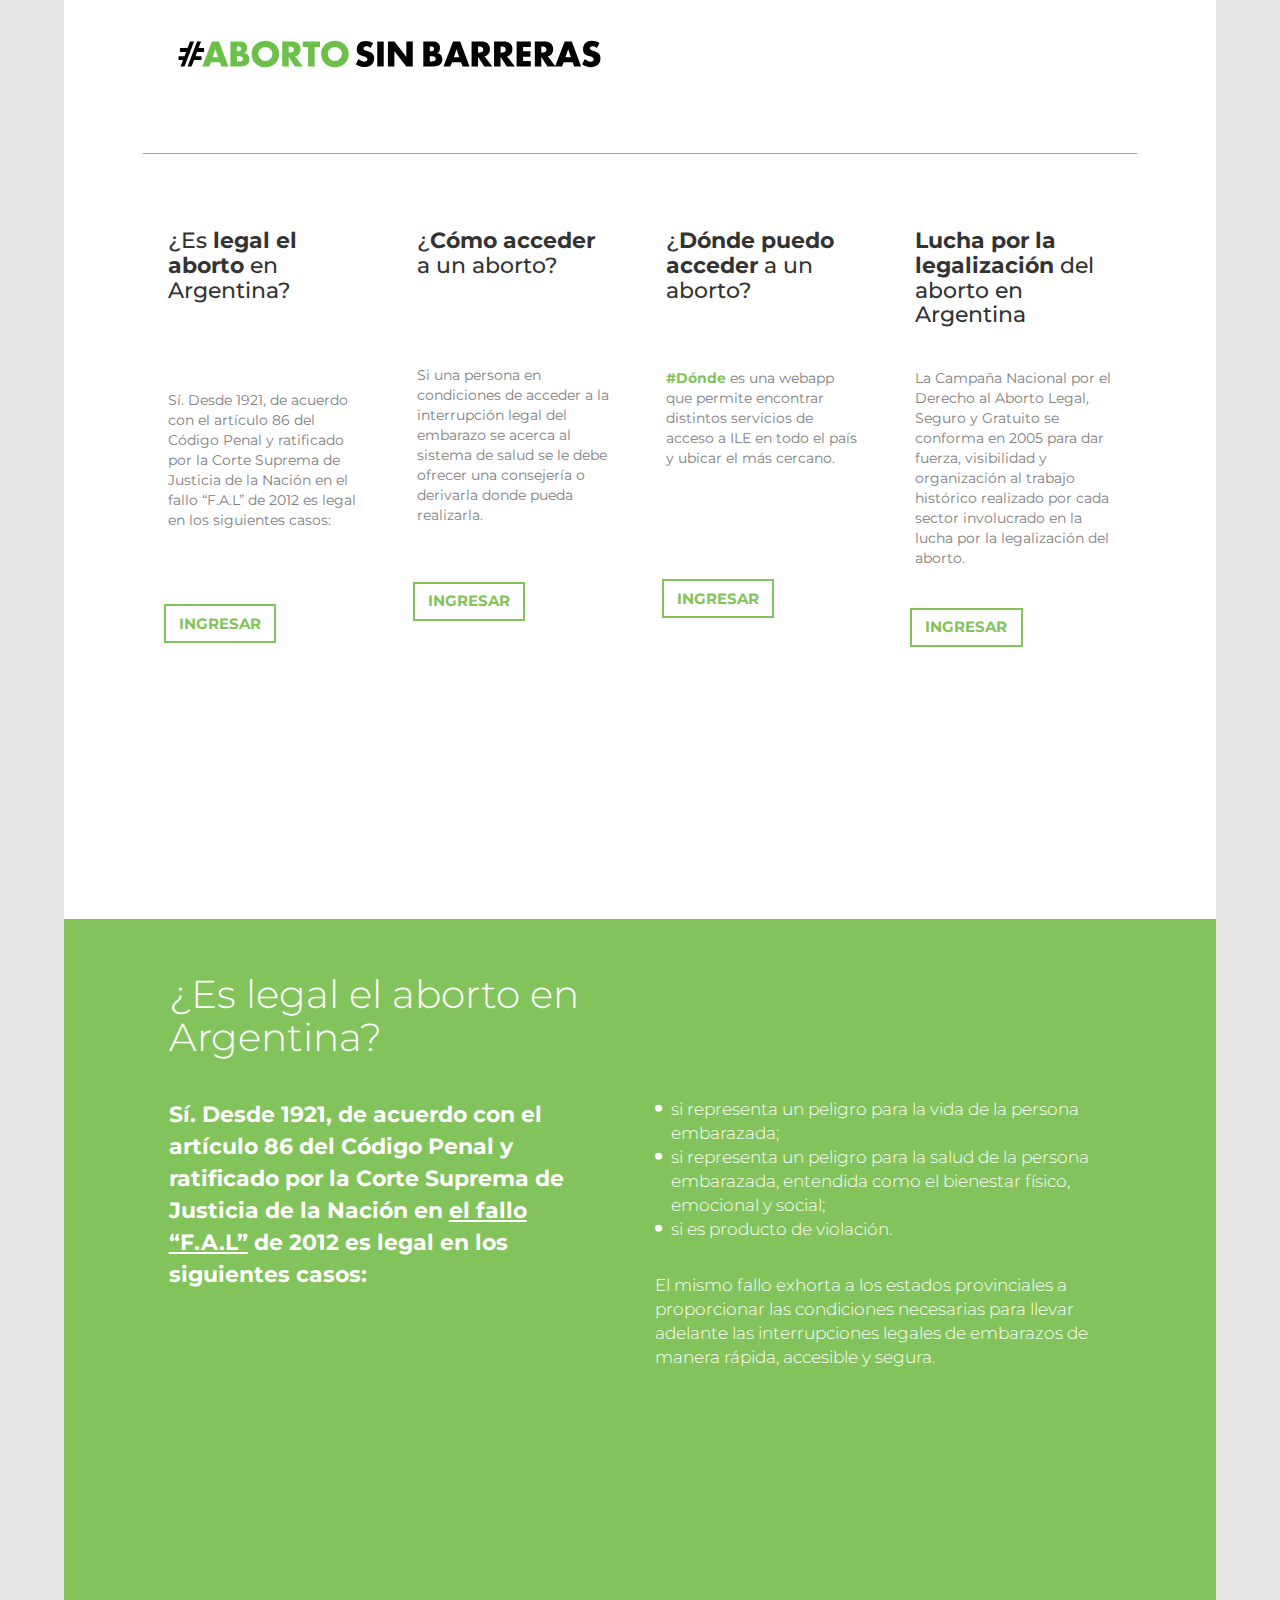
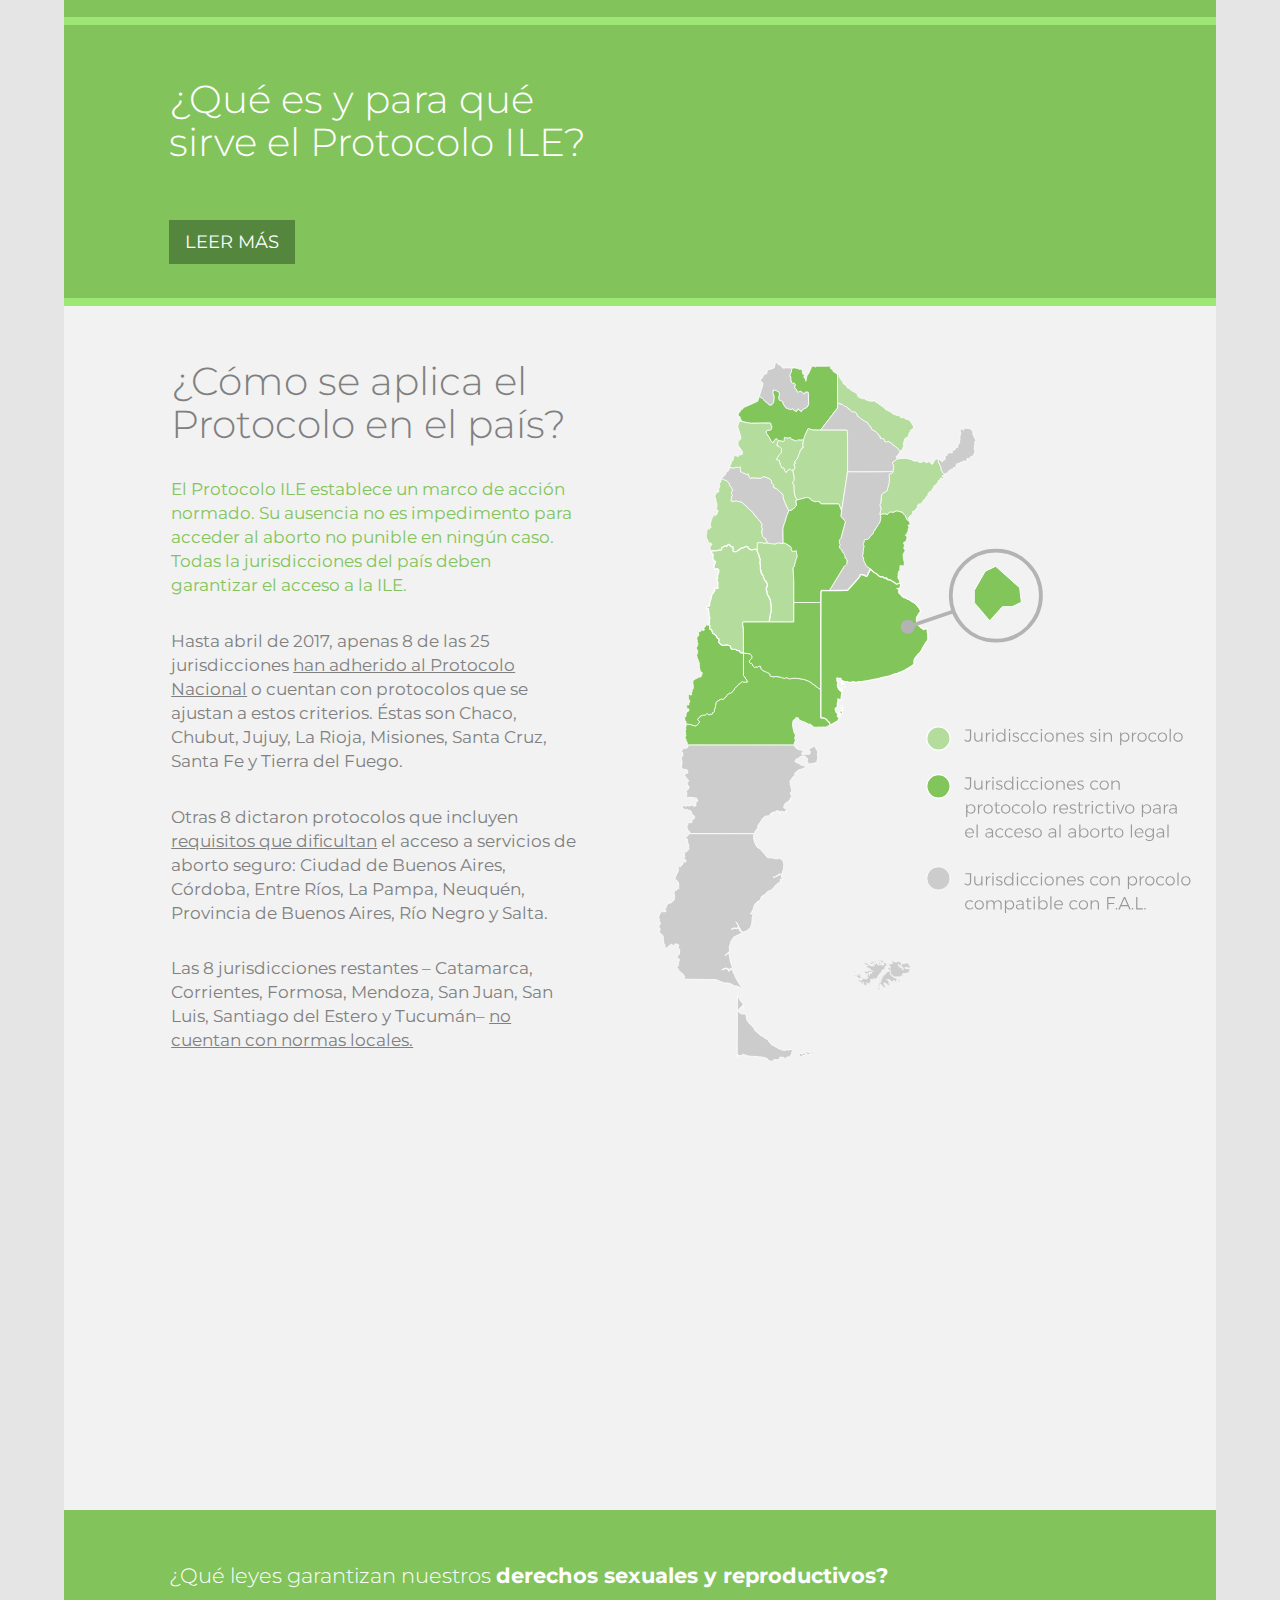
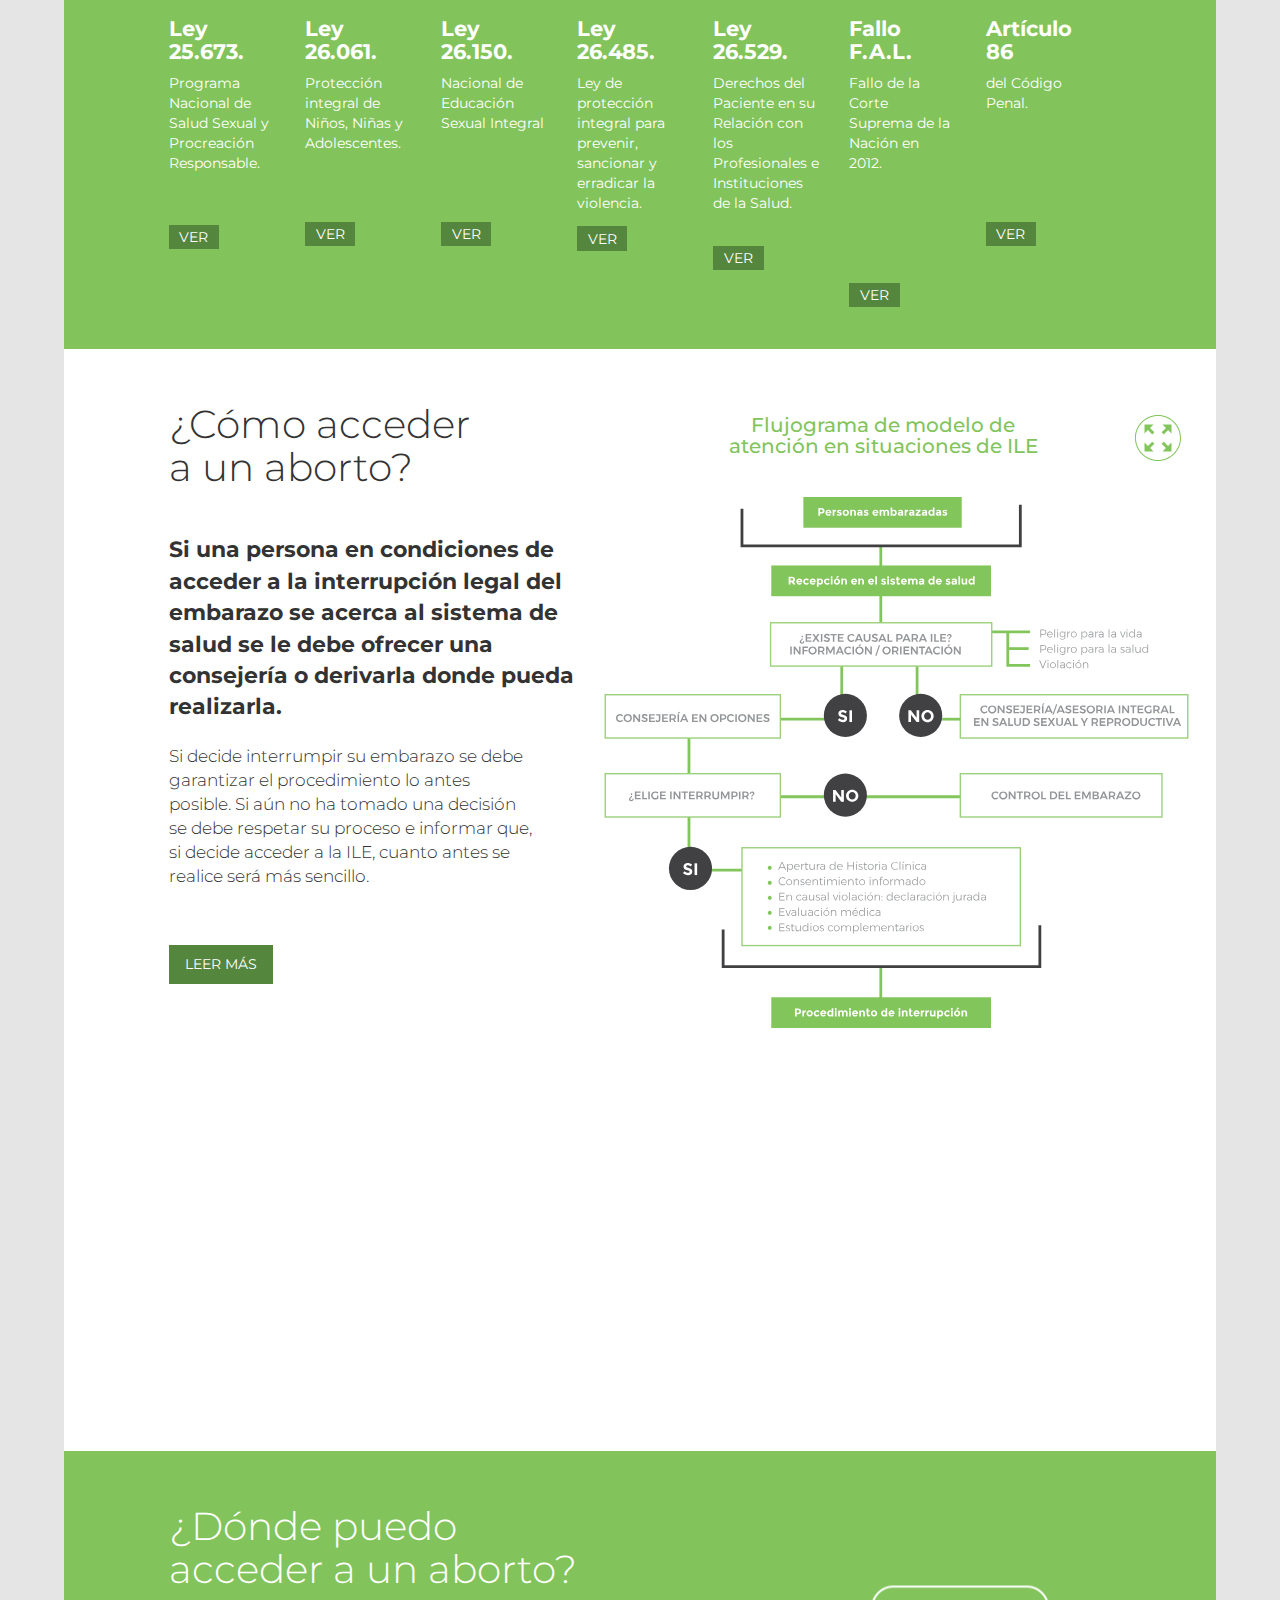
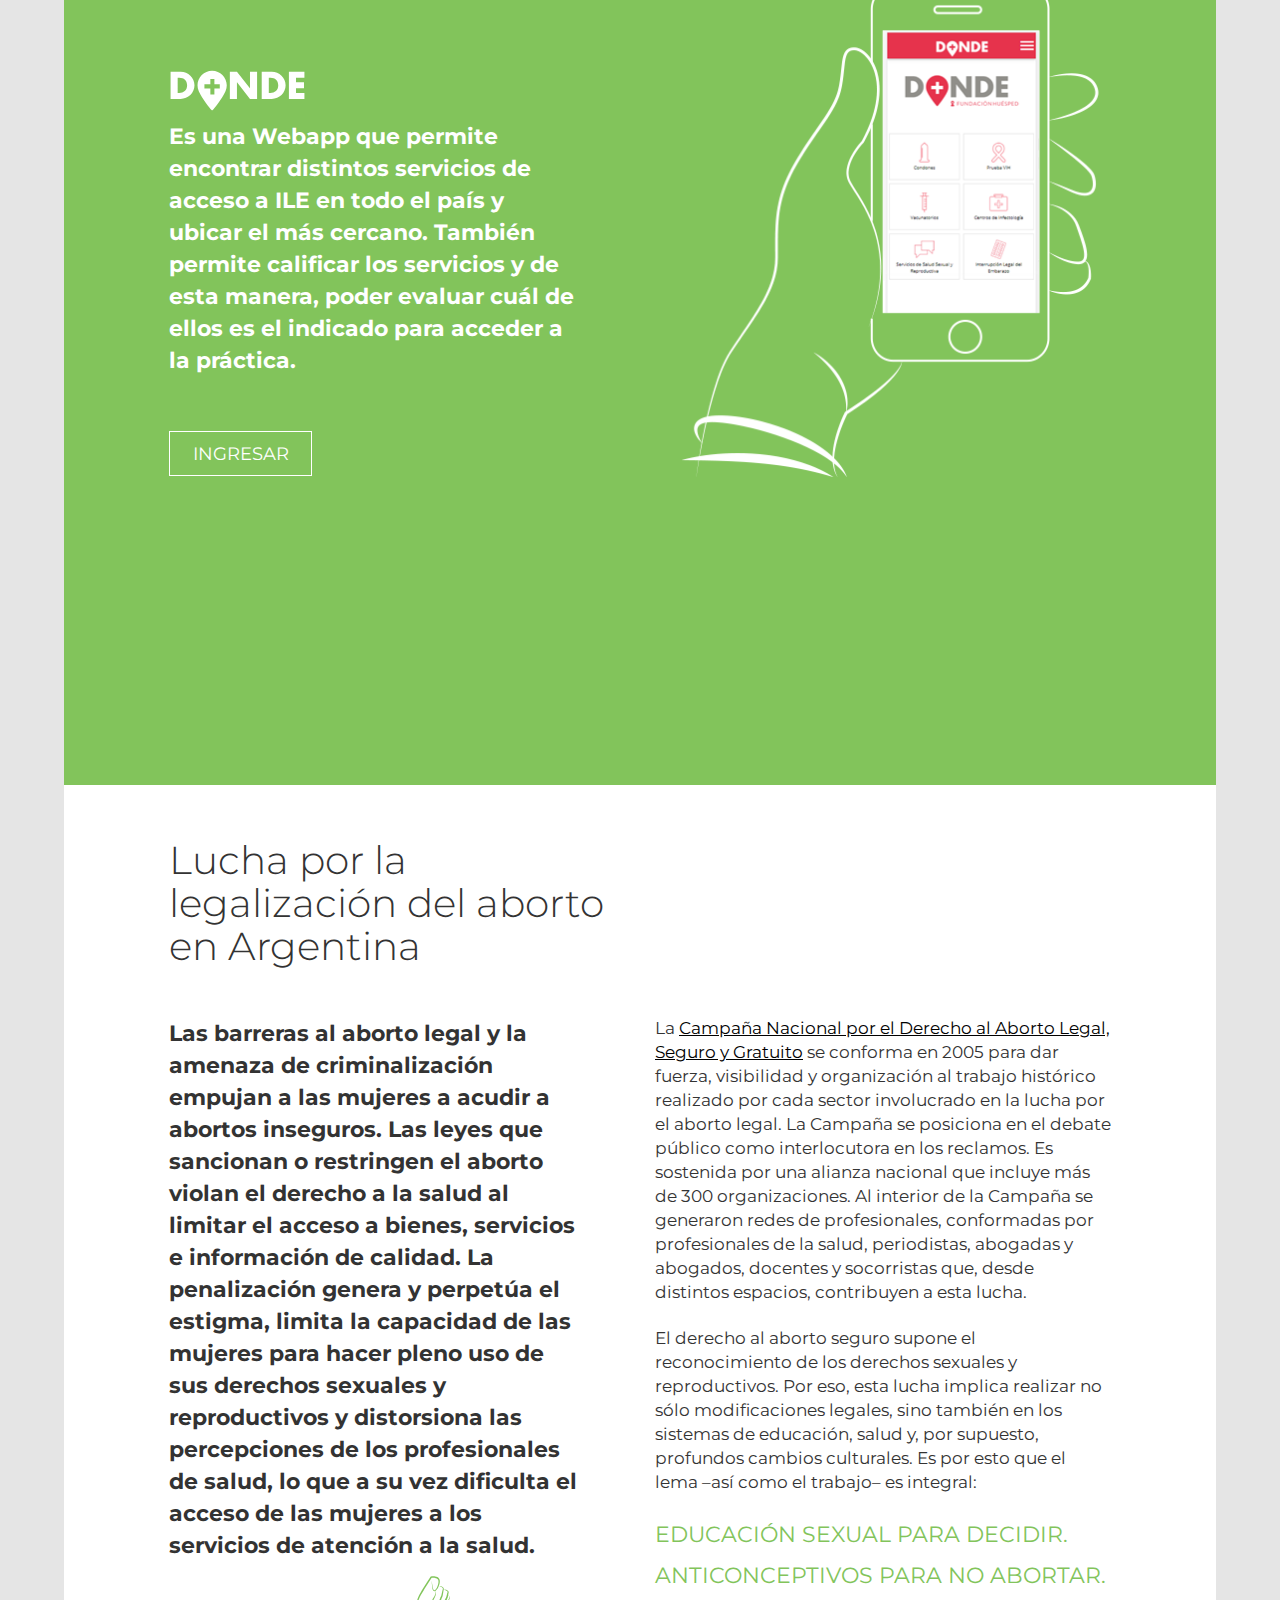
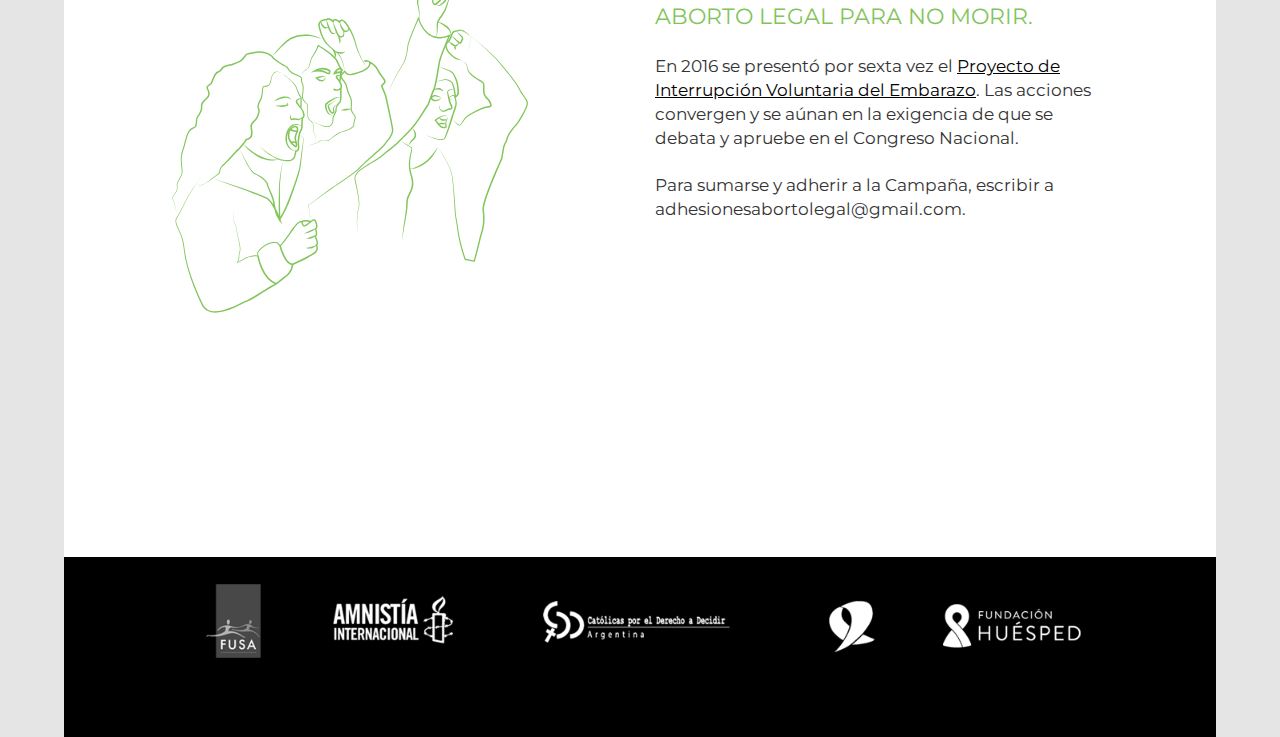
==== commit d52009c5: "footer" ====
--- a/index.html
+++ b/index.html
@@ -6,7 +6,10 @@
 	    <meta name="viewport" content="width=device-width, initial-scale=1">
 	    <meta name="description" content="El aborto en Argentina es legal en tres casos. Informate sobre cómo y dónde acceder a un aborto.">
 	    <meta name="keywords" content=" Aborto,Aborto en Argentina, Aborto Legal,Cómo hacer un aborto,Dónde hacer un aborto,Legalización del aborto"> 
-	    <meta property="og:image" content="imgs/compartir.png"/>
+	    <meta property="og:title" content="El aborto en Argentina es legal en tres casos. Informate sobre cómo y dónde acceder a un aborto." />
+		<meta property="og:description" content="El aborto en Argentina es legal en tres casos. Informate sobre cómo y dónde acceder a un aborto." />
+		<meta property="og:url" content="https://abortosinbarreras.000webhostapp.com/" />
+		<meta property="og:image" content="imgs/compartir.png" />
 	    <title>Aborto Sin Barreras</title>
 	    <script type="text/javascript" src="js/jquery-3.2.1.min.js"></script>
 	    <script type="text/javascript" src="js/bootstrap.min.js"></script>
@@ -46,7 +49,7 @@
 					</div>
 					<div class="col-xs-6 col-sm-6 col-md-3 bloque" id="header4">
 						<h2><strong>Lucha por la legalización</strong> del aborto en Argentina</h2>
-						<p class= "no-mostrar p-4 gris">La <u>Campaña Nacional por el Derecho al Aborto Legal, Seguro y Gratuito</u> se conforma en 2005 para dar fuerza, visibilidad y organización al trabajo histórico realizado por cada sector involucrado en la lucha por la legalización del aborto. </p>
+						<p class= "no-mostrar p-4 gris">La Campaña Nacional por el Derecho al Aborto Legal, Seguro y Gratuito se conforma en 2005 para dar fuerza, visibilidad y organización al trabajo histórico realizado por cada sector involucrado en la lucha por la legalización del aborto. </p>
 						<button  type="button" class="btn btn-default mov b-4" data-id="4">INGRESAR</button>
 					</div>
 				</div>
@@ -225,7 +228,7 @@
 									131.544,93.376 131.926,92.394 132.075,91.785 132.258,90.976 132.301,90.865 132.368,90.725 132.479,90.576 132.562,90.498 
 									132.64,90.455 132.708,90.429 132.899,90.037 133.332,88.299 133.502,87.643 133.577,87.449 133.677,87.398 133.773,87.39 
 									133.95,87.396 134.1,87.368 134.168,87.345 134.238,87.266 134.31,87.12 134.661,85.798 134.751,85.637 134.908,85.602 
-									135.709,85.733 135.771,85.65 135.797,85.399 135.792,84.878 135.684,83.836 135.475,82.389 135.485,82.261z 	"/>
+									135.709,85.733 135.771,85.65 135.797,85.399 135.792,84.878 135.684,83.836 135.475,82.389 135.485,82.261z 	"/></path>
 	
 									<path id="Tierra_Del_Fuego" fill="#CCCCCC" stroke="#FFFFFF" stroke-width="0.6435" stroke-linecap="round" stroke-linejoin="round" data-info="Jurisdicción compatible con F.A.L." d="
 									M84.257,567.761l-0.239-0.296l-0.126-0.197l-0.289-0.592l-0.12-0.135l-0.005,1.194l-0.149,0.714l0,0l0.843-0.02l0.241-0.155
@@ -264,7 +267,7 @@
 									l1.022,0.104l0.282-0.412l-0.103-0.431l0.286-0.224l0.432-0.01l0.34,0.212l0.078,0.273l-0.017,0.246l0.048,0.178l0.274,0.065
 									l0.154-0.039l0.185-0.112l0.155-0.17l0.329-1.352l0.11-0.151l0.402-0.374l0.279-0.161l-0.02-0.211l-0.068-0.247l-0.015-0.204
 									l0.098-0.16l0.428-0.407l-0.054-0.122l-0.073-0.224l-0.055-0.117l0.387-1.168l0.088-0.188l0.219-0.14l0.239-0.308l0.107-0.311
-									l-0.173-0.139L125.56,562.769z"/>
+									l-0.173-0.139L125.56,562.769z"/></path>
 
 
 									<path id="Santiago_del_Estero" fill="#B4DC9D" stroke="#FFFFFF" stroke-width="0.6435" data-info="Jurisdicción sin Protocolo." stroke-linecap="round" stroke-linejoin="round" d="M171.001,78.165 170.85,72.514 
@@ -293,7 +296,7 @@
 									148.892,129.075 148.938,129.165 149.049,129.204 149.496,129.264 149.63,129.311 149.715,129.371 149.736,129.442 
 									149.748,129.522 149.75,129.792 149.761,129.88 149.827,129.963 149.869,129.993 150.138,130.024 157.339,130.064 161.64,130.008 
 									163.707,130.071 164.282,130.492 166.245,135.608 167.358,128.449 167.959,124.624 169.043,117.616 170.249,109.567 
-									171.007,104.454 171.011,101.752 171.016,87.294 171.016,79.765z 	"/>
+									171.007,104.454 171.011,101.752 171.016,87.294 171.016,79.765z 	"/></path>
 								
 									<path id="Santa_Fe" fill="#CCCCCC" stroke="#FFFFFF" stroke-width="0.6435" stroke-linecap="round" stroke-linejoin="round" data-info="Jurisdicción compatible con F.A.L." d="
 									M197.681,104.454 192.075,104.449 183.194,104.487 171.007,104.454 170.249,109.567 169.043,117.616 167.959,124.624 
@@ -344,7 +347,7 @@
 									203.42,115.149 203.494,114.907 203.973,113.976 204.067,113.716 204.126,113.441 204.141,113.165 204.078,112.065 
 									204.389,110.198 204.365,109.956 204.117,109.332 204.074,109.06 204.188,108.246 204.173,107.983 204.083,107.466 
 									204.078,107.199 204.118,106.956 204.196,106.704 204.313,106.473 204.468,106.3 204.694,106.193 204.946,106.163 205.453,106.166 
-									205.851,106.057 206.23,105.804 206.555,105.462 206.778,105.067 206.932,104.438z 	"/>
+									205.851,106.057 206.23,105.804 206.555,105.462 206.778,105.067 206.932,104.438z 	"/></path>
 							
 									<path id="Santa_Cruz" data-info="Jurisdicción compatible con F.A.L." fill="#CCCCCC" stroke="#FFFFFF" stroke-width="0.6435" stroke-linecap="round" stroke-linejoin="round" d="
 									M120.321,415.659 120.149,415.063 119.928,414.057 120.062,413.698 119.41,413.144 119.292,413.027 119.061,412.755 
@@ -442,7 +445,7 @@
 									114.011,425.639 113.038,426.198 112.54,426.249 111.927,426.036 112.126,425.988 113.099,426.036 113.381,425.952 
 									114.182,425.371 114.971,424.958 115.299,424.829 115.632,424.599 116.057,424.049 116.434,423.699 117.184,423.726 
 									117.826,423.83 118.166,423.909 118.542,423.894 118.789,423.751 119.483,421.696 119.845,420.485 120.177,419.39 120.29,417.509 
-									120.464,416.254z 	"/>
+									120.464,416.254z 	"/></path>
 								<path id="San_Luis" fill="#B4DC9D" stroke="#FFFFFF" stroke-width="0.6435" stroke-linecap="round" data-info="Jurisdicción sin Protocolo."  stroke-linejoin="round" d="M131.056,170.991 131.04,170.912 
 									130.94,170.597 130.881,170.308 130.825,170.017 130.533,169.469 130.478,169.314 130.444,169.188 130.454,168.832 
 									130.508,168.439 130.53,168.042 130.516,167.586 130.483,167.383 130.44,167.248 130.383,167.2 130.319,167.157 130.243,167.13 
@@ -484,7 +487,7 @@
 									129.369,177.676 129.392,177.539 129.297,177.271 129.265,177.087 129.281,176.979 129.308,176.882 129.799,175.948 
 									129.842,175.805 129.863,175.684 129.88,175.139 129.904,175.008 129.938,174.905 130.111,174.591 130.144,174.482 130.157,174.39 
 									130.144,174.181 130.144,174.018 130.171,173.913 130.21,173.834 130.397,173.655 130.486,173.536 130.534,173.435 
-									130.564,173.331 130.651,172.714 130.94,172.042 131.016,171.63 131.056,171.124z 	"/>
+									130.564,173.331 130.651,172.714 130.94,172.042 131.016,171.63 131.056,171.124z 	"/></path>
 								<path id="San_Juan_Province" fill="#B4DC9D" stroke="#FFFFFF" stroke-width="0.6435" data-info="Jurisdicción sin Protocolo."  stroke-linecap="round" stroke-linejoin="round" d="M107.289,160.039 106.965,159.433 
 									106.84,159.317 106.736,159.27 106.657,159.281 106.565,159.274 106.464,159.234 106.332,159.124 106.275,159.03 106.246,158.938 
 									106.236,158.506 106.089,157.89 106.083,157.802 106.081,157.563 106.05,157.374 105.982,157.293 105.899,157.255 105.15,157.171 
@@ -556,7 +559,7 @@
 									99.389,162.237 99.381,162.221 99.383,162.198 99.389,162.158 99.409,161.927 99.392,161.773 99.321,161.421 99.304,161.263 
 									99.309,161.178 99.326,161.081 99.366,160.964 99.454,160.806 99.58,160.674 99.865,160.508 100.392,160.614 100.791,160.748 
 									100.985,160.785 101.25,160.804 102.314,160.731 102.742,160.587 102.86,160.582 103.016,160.601 103.305,160.667 103.453,160.718 
-									103.559,160.771 103.721,160.924 103.783,160.968 103.85,161.004 103.924,161.032 104.401,161.127 107.616,160.95z 	"/>
+									103.559,160.771 103.721,160.924 103.783,160.968 103.85,161.004 103.924,161.032 104.401,161.127 107.616,160.95z 	"/></path>
 								<path id="Salta" fill="#82C55B" stroke="#FFFFFF" stroke-width="0.6435" stroke-linecap="round" data-info="Jurisdicción con protocolo restrictivo para el acceso al aborto legal." stroke-linejoin="round" d="M163.063,49.907 163.067,42.116 
 									163.035,27.247 162.942,27.233 162.694,27.139 161.813,26.527 161.601,26.312 161.513,26.105 161.403,26.01 160.897,25.852 
 									160.736,25.778 160.431,25.375 160.216,25.192 159.917,25.117 159.773,25.1 159.603,25.05 159.45,24.962 159.357,24.839 
@@ -647,7 +650,7 @@
 									130.712,79.878 130.774,79.845 130.993,79.688 131.242,79.44 131.37,79.369 132.019,79.144 132.403,79.076 133.085,79.248 
 									133.291,79.266 135.951,79.2 136.043,78.724 136.068,78.645 136.523,77.76 136.619,77.479 136.635,77.348 136.635,76.907 
 									136.654,76.73 136.727,76.492 139.42,70.546 139.672,70.213 140.157,70.28 142.588,71.084 142.606,71.09 143.046,71.228 
-									149.687,71.326 153.559,66.317 163.123,53.816z	"/>
+									149.687,71.326 153.559,66.317 163.123,53.816z	"/></path>
 
 								<path id="Río_Negro" fill="#82C55B" stroke="#FFFFFF" stroke-width="0.6435" stroke-linecap="round" data-info="Jurisdicción con protocolo restrictivo para el acceso al aborto legal." stroke-linejoin="round" d="M157.223,305.141 157.124,304.727 
 									156.638,303.682 156.467,303.427 155.708,302.645 155.08,302.146 154.948,302.003 154.41,301.27 153.418,300.35 153.231,300.218 
@@ -709,7 +712,7 @@
 									140.672,304.671 141.016,304.523 141.309,304.445 141.433,304.575 141.319,304.814 141.267,304.982 141.299,305.148 
 									141.425,305.227 141.949,305.211 142.511,305.466 143.775,306.695 144.312,306.982 144.879,307.116 146.867,307.152 
 									148.664,307.041 149.868,307.154 150.168,307.109 150.716,306.938 153.463,307.051 154.042,306.922 155.538,306.126 
-									156.439,305.882 156.626,305.661 156.957,305.374 157.105,305.193 157.224,305.154z 	"/>
+									156.439,305.882 156.626,305.661 156.957,305.374 157.105,305.193 157.224,305.154z 	"/></path>
 
 								<path id="Neuquén" fill="#82C55B" stroke="#FFFFFF" stroke-width="0.6435" stroke-linecap="round" data-info="Jurisdicción con protocolo restrictivo para el acceso al aborto legal." stroke-linejoin="round" d="M91.41,271.077 91.187,270.996 
 									91.123,270.823 91.144,270.594 91.115,270.301 90.963,269.924 89.328,267.316 88.738,266.571 88.465,266.328 88.404,265.965 
@@ -783,7 +786,7 @@
 									81.514,276.267 81.873,275.979 81.985,275.823 82.152,275.545 82.691,275.306 82.91,275.161 83.107,274.964 83.259,274.748 
 									83.636,274.028 83.952,273.595 84.333,273.237 84.744,272.996 85.152,272.905 85.568,272.674 86.388,271.653 86.795,271.422 
 									87.007,271.352 87.534,270.868 87.683,270.888 87.957,271.229 88.323,271.427 88.497,271.374 88.667,271.268 88.861,271.208 
-									89.098,271.236 89.681,271.441 90.105,271.439 91.456,271.091z 	"/>
+									89.098,271.236 89.681,271.441 90.105,271.439 91.456,271.091z 	"/></path>
 								 
 									<path id="Misiones" data-info="Jurisdicción compatible con F.A.L." fill="#CCCCCC" stroke="#FFFFFF" stroke-width="0.6435" stroke-linecap="round" stroke-linejoin="round" d="
 									M272.48,80.219 272.63,79.757 272.563,79.186 272.332,78.741 271.723,77.88 271.553,77.392 271.471,76.929 271.324,76.499 
@@ -847,7 +850,7 @@
 									271.715,87.062 271.67,87.038 271.518,87.026 271.475,87.003 271.464,86.86 271.547,86.661 271.54,86.521 271.482,86.475 
 									271.372,86.431 271.266,86.343 271.206,86.17 271.238,86.021 271.34,85.979 271.465,85.961 271.563,85.88 271.646,85.623 
 									271.666,85.361 271.602,84.825 271.607,84.563 271.771,84.073 271.807,83.829 271.789,83.874 271.741,83.786 271.693,83.638 
-									271.671,83.5 271.709,83.402 271.797,83.304 271.98,83.15 271.98,83.148 271.982,82.715 271.834,81.396 271.941,80.981z 	"/>
+									271.671,83.5 271.709,83.402 271.797,83.304 271.98,83.15 271.98,83.148 271.982,82.715 271.834,81.396 271.941,80.981z 	"/></path>
 								<path id="Mendoza" fill="#B4DC9D" stroke="#FFFFFF" stroke-miterlimit="10" data-info="Jurisdicción sin Protocolo."  d="M110.384,212.089 110.445,211.924 
 									110.462,211.728 110.423,211.606 110.344,211.478 110.203,211.295 110.441,210.403 110.462,210.136 110.396,209.89 110.16,209.428 
 									110.108,209.241 110.069,208.968 109.891,208.387 109.851,208.179 109.974,207.382 109.946,207.064 109.617,205.956 
@@ -915,7 +918,7 @@
 									85.756,247.56 85.988,247.839 86.188,247.97 88.438,248.277 88.447,236.809 88.345,228.057 87.979,226.179 87.909,225.979 
 									87.885,225.733 87.906,225.102 88.024,224.06 88.229,223.831 88.477,223.72 102.508,223.72 103.456,223.714 109.048,223.73 
 									108.971,223.697 108.896,223.19 108.9,222.937 109.062,222.203 109.159,221.078 109.679,218.617 109.825,217.049 110.203,216.178 
-									110.261,215.862 110.311,214.479 110.462,213.514 110.444,213.264 110.291,212.298 110.319,212.215z 	"/>
+									110.261,215.862 110.311,214.479 110.462,213.514 110.444,213.264 110.291,212.298 110.319,212.215z 	"/></path>
 								
 									<path id="La_Rioja" data-info="Jurisdicción compatible con F.A.L." fill="#CCCCCC" stroke="#FFFFFF" stroke-width="0.6435" stroke-linecap="round" stroke-linejoin="round" d="
 									M122.284,131.032 121.822,129.702 121.052,128.016 120.255,126.083 120.113,125.549 119.959,124.651 119.953,124.463 
@@ -977,7 +980,7 @@
 									117.356,161.026 117.431,161.064 117.619,161.195 117.703,161.237 117.808,161.276 118.01,161.309 118.611,161.313 
 									119.875,161.082 119.832,157.138 119.797,151.972 119.779,149.396 119.948,148.491 120.775,145.983 120.941,145.502 
 									121.197,144.776 122.225,141.671 122.251,141.438 122.339,141.012 122.655,139.995 122.818,139.401 122.887,139.243 
-									123.154,138.831 123.344,138.403 124.393,135.368z	"/>
+									123.154,138.831 123.344,138.403 124.393,135.368z	"/></path>
 								<path id="La_Pampa" fill="#82C55B" stroke="#FFFFFF" stroke-width="0.6435" stroke-linecap="round" data-info="Jurisdicción con protocolo restrictivo para el acceso al aborto legal." stroke-linejoin="round" d="M142.637,208.229 135.945,208.229 
 									128.373,208.249 128.361,221.319 128.356,223.712 128.301,223.737 128.257,223.751 127.758,223.745 116.504,223.73 116.043,223.73 
 									109.048,223.73 103.456,223.714 102.508,223.72 88.477,223.72 88.229,223.831 88.024,224.06 87.906,225.102 87.885,225.733 
@@ -998,7 +1001,7 @@
 									136.139,269.113 140.245,270.665 141.16,271.28 141.37,271.385 141.963,271.483 142.163,271.647 143.252,272.988 143.505,273.108 
 									144.373,273.31 144.844,273.575 145.021,273.732 145.2,273.929 145.524,274.464 145.738,274.745 146.189,274.955 147.837,276.102 
 									148.199,276.47 148.684,276.673 149.813,276.793 149.831,268.654 149.831,259.726 149.82,251.825 149.823,251.128 149.82,243.96 
-									149.813,237.106 149.813,230.02 149.81,223.49 149.813,222.947 149.844,215.937 149.851,212.444 149.869,208.254z 	"/>
+									149.813,237.106 149.813,230.02 149.81,223.49 149.813,222.947 149.844,215.937 149.851,212.444 149.869,208.254z 	"/></path>
 								
 									<path id="Jujuy" data-info="Jurisdicción compatible con F.A.L." fill="#CCCCCC" stroke="#FFFFFF" stroke-width="0.6435" stroke-linecap="round" stroke-linejoin="round" d="M139.807,41.914 139.776,41.698 139.708,41.524 139.518,41.462 139.297,41.434 137.712,41.405 137.6,41.428 137.453,41.474 
 									137.36,41.62 137.111,41.903 137.058,41.998 136.932,42.603 136.842,42.764 136.559,42.988 136.23,42.756 136.129,42.625 
@@ -1053,7 +1056,7 @@
 									134.869,55.744 135.065,55.521 135.741,54.896 136.365,54.737 136.44,54.696 136.519,54.627 136.707,54.299 136.76,54.235 
 									136.83,54.182 136.953,54.13 137.049,54.107 137.3,54.093 137.373,54.08 137.439,54.06 137.584,54.03 137.843,54.046 
 									137.922,54.041 137.992,54.024 138.117,53.971 138.172,53.932 138.329,53.799 138.67,53.432 139.417,52.373 139.856,51.569 
-									140.055,50.957 140.088,50.779z 	"/>
+									140.055,50.957 140.088,50.779z 	"/></path>
 								<path id="Islas_Malvinas" data-info="No aplica." stroke="#FFFFFF" stroke-width="0.2" stroke-linecap="round" stroke-linejoin="round" fill="#CCCCCC" d="M185.449,492.89l0.248,0.063l0.153,0.059l0.04,0.088l0.014,0.113l0.04,0.113
 									l0.074-0.03l0.057-0.207l-0.045-0.243l-0.167-0.188l-0.1-0.07l-0.176-0.215l-0.35-0.286l-0.174,0.168l0.131,0.429L185.449,492.89z
 									 M189.018,492.777l0.172,0.179l0.594,0.438l0.485,0.153l0.69,0.398l0.23,0.224l-0.149,0.131l-0.151,0.086l-0.163,0.045
@@ -1190,7 +1193,7 @@
 									l0.079-0.105l0.133-0.109l0.124-0.009l0.053,0.225l0.074,0.093l0.168,0.062l0.318,0.048l0.041,0.089l0.096,0.601l0.806-0.604
 									l0.556-0.149l0.193-0.18l0.138-0.263l0.119-0.317l0.254-0.528l1.335-1.954L196.896,502.359z M176.829,500.698l-0.271,0.008
 									l-0.271,0.116L176.129,501l-0.097,0.272l-0.077,0.405l0.07,0.238l0.132,0.158l0.157,0.099l0.157,0.063l-0.002-0.609l0.037-0.236
-									l0.099-0.204l0.204-0.115l0.495,0.031l0.218-0.13l-0.24-0.055L176.829,500.698z"/>
+									l0.099-0.204l0.204-0.115l0.495,0.031l0.218-0.13l-0.24-0.055L176.829,500.698z"/></path>
 								<path id="Formosa" fill="#B4DC9D" stroke="#FFFFFF" stroke-width="0.6435" stroke-linecap="round" stroke-linejoin="round" data-info="Jurisdicción sin Protocolo."  d="M223.431,68.305 223.341,68.121 
 									223.17,67.931 222.386,67.314 222.38,67.146 221.998,66.161 221.992,66.158 221.608,65.894 221.365,65.548 220.955,64.638 
 									220.805,64.454 220.409,64.261 220.22,64.117 219.663,63.464 219.483,63.303 219.233,63.212 218.232,63.207 218.056,63.149 
@@ -1281,7 +1284,7 @@
 									220.994,72.385 221.129,72.205 220.993,72.17 220.875,72.113 220.774,72.035 220.696,71.919 220.96,71.514 221.117,71.361 
 									221.388,71.248 221.528,71.234 221.661,71.246 221.787,71.232 221.904,71.153 221.95,71.044 222.019,70.731 222.041,70.667 
 									222.412,70.716 222.61,70.71 222.695,70.622 222.755,70.298 222.893,70.198 223.064,70.155 223.212,69.997 223.28,69.748 
-									223.445,68.534z 	"/>
+									223.445,68.534z 	"/></path>
 								<path id="Entre_Ríos" data-info="Jurisdicción con protocolo restrictivo para el acceso al aborto legal." fill="#82C55B" stroke="#FFFFFF" stroke-width="0.6435" stroke-linecap="round" stroke-linejoin="round" d="M220.427,145.272 220.385,144.909 
 									220.352,144.643 220.267,144.261 220.26,144.258 220.164,144.216 219.487,143.681 218.012,142.149 217.891,141.956 217.383,140.95 
 									217.29,140.618 217.201,139.947 217.152,139.763 216.992,139.471 216.415,139.017 215.677,138.297 215.407,137.931 
@@ -1329,7 +1332,7 @@
 									218.097,153.594 218.16,152.923 218.275,152.618 218.363,152.521 218.569,152.357 218.664,152.259 218.927,151.701 
 									219.047,151.532 219.05,151.147 218.964,150.492 219.125,149.841 219.444,149.349 219.678,148.848 219.576,148.158 
 									219.045,147.371 218.964,147.201 219.063,146.942 219.297,146.783 219.837,146.641 220.127,146.677 220.284,146.616 
-									220.352,146.395 220.425,146.04 220.438,145.887z 	"/>
+									220.352,146.395 220.425,146.04 220.438,145.887z 	"/></path>
 								<path id="Córdoba" fill="#82C55B" stroke="#FFFFFF" stroke-width="0.6435" stroke-linecap="round" data-info="Jurisdicción con protocolo restrictivo para el acceso al aborto legal." stroke-linejoin="round" d="M170.712,175.038 170.688,174.935 
 									170.599,174.705 170.556,174.628 170.508,174.57 170.164,174.277 170.118,174.221 170.069,174.136 169.854,173.615 
 									169.499,172.959 169.454,172.901 169.396,172.854 169.329,172.813 169.249,172.783 168.863,172.718 168.767,172.688 
@@ -1368,7 +1371,7 @@
 									135.945,208.229 142.637,208.229 149.869,208.254 149.896,201.759 150.002,199.214 150.43,198.707 156.564,198.733 161.66,190.414 
 									165.515,184.097 168.356,179.478 168.712,179.012 168.89,179.037 168.982,179.042 169.146,179.017 169.221,178.991 169.289,178.96 
 									169.475,178.841 169.661,178.686 170.12,178.208 170.3,177.854 170.34,177.755 170.38,177.474 170.405,177.114 170.393,176.198 
-									170.439,175.89 170.619,175.525 170.691,175.3 170.717,175.162z 	"/>
+									170.439,175.89 170.619,175.525 170.691,175.3 170.717,175.162z 	"/></path>
 								<path id="Corrientes" data-info="Jurisdicción sin Protocolo."  fill="#B4DC9D" stroke="#FFFFFF" stroke-width="0.6435" stroke-linecap="round" stroke-linejoin="round" d="M247.855,106.508 247.82,106.466 
 									246.816,105.754 246.424,105.392 246.258,105.181 246.16,105.02 246.086,104.861 246.055,104.713 246.029,104.449 246.029,104.438 
 									245.969,104.271 245.855,104.047 245.725,103.871 245.333,103.457 245.216,103.281 245.143,103.114 245.079,102.435 
@@ -1419,7 +1422,7 @@
 									245.094,109.409 245.471,109.507 245.991,109.569 246.454,109.69 246.652,109.956 246.703,110.243 246.82,110.288 246.964,110.181 
 									247.092,110.007 247.177,109.805 247.35,109.124 247.18,108.771 247.052,108.602 246.873,108.528 246.705,108.483 246.202,108.252 
 									246.051,108.137 245.977,107.77 246.285,107.537 247.092,107.257 247.624,106.744 247.743,106.661 247.854,106.54 247.861,106.513z 
-										"/>
+										"/></path>
 								<path id="Chubut" data-info="Jurisdicción compatible con F.A.L." fill="#CCCCCC" stroke="#FFFFFF" stroke-width="0.6435" stroke-linecap="round" stroke-linejoin="round" d="
 									M121.884,374.359l-0.16-0.004l-0.165,0.154l0.153,0.186l0.162-0.057l0.238,0.029l0.198,0.006l-0.193-0.167L121.884,374.359z
 									 M117.233,375.298l-0.201,0.015l-0.096-0.145l-0.355-0.092l0.112,0.203l0.271,0.251l0.278,0.011l0.235,0.127l0.066-0.156
@@ -1501,7 +1504,7 @@
 									l0.532,0.232l0.294,0.196l0.129,0.229l0.065,0.319l0.162,0.194l0.463,0.25l0.054,0.048l0.055,0.114l0.064,0.063l0.19,0.088
 									l0.06,0.038l0.276,0.252l0.086,0.149l-0.143,0.068l-0.148,0.133l-0.236,1.041l-0.071,0.207l-0.101,0.403l-0.005,0.396l0.219,0.179
 									l0.251,0.116l0.236,0.279l0.42,0.662l0.298,0.346l0.389,0.289l0.478-0.088l0.561-0.283l0.263-0.043h0.793l2.592-0.602l0.824-0.39
-									l0.646-0.876l-0.164-0.631l0.205-0.684l0.313-0.711l0.162-0.693L147.174,328.846z"/>
+									l0.646-0.876l-0.164-0.631l0.205-0.684l0.313-0.711l0.162-0.693L147.174,328.846z"/></path>
 								
 									<path id="Chaco" data-info="Jurisdicción compatible con F.A.L." fill="#CCCCCC" stroke="#FFFFFF" stroke-width="0.6435" stroke-linecap="round" stroke-linejoin="round" d="
 									M213.396,88.587 213.14,88.466 213.099,88.413 213.082,88.316 213.091,88.265 213.109,88.2 213.113,88.136 213.082,88.075 
@@ -1558,7 +1561,7 @@
 									210.963,90.795 211.079,90.727 211.081,90.727 211.151,90.787 211.184,90.89 211.184,90.945 211.195,90.98 211.285,91.041 
 									211.287,91.041 211.392,91.066 211.443,90.993 211.452,90.759 211.476,90.66 211.52,90.548 211.633,90.35 211.859,90.072 
 									211.959,89.872 211.771,89.701 211.742,89.513 211.848,89.334 212.045,89.196 212.604,89.045 212.877,88.935 212.993,88.756 
-									213.12,88.62 213.415,88.595z 	"/>
+									213.12,88.62 213.415,88.595z 	"/></path>
 								<path id="Catamarca" fill="#B4DC9D" stroke="#FFFFFF" stroke-width="0.6435" stroke-linecap="round" data-info="Jurisdicción sin Protocolo."  stroke-linejoin="round" d="M130.082,127.198 130.95,126.88 
 									130.679,126.512 130.545,126.2 130.508,126.134 130.389,125.849 129.566,124.385 129.02,123.046 128.465,118.817 128.519,117.628 
 									128.296,114.799 128.251,114.58 128.223,114.501 128.176,114.418 127.919,114.185 127.391,113.886 127.285,113.86 127.24,113.836 
@@ -1622,7 +1625,7 @@
 									112.617,117.005 114.747,118.005 115.302,118.393 116.831,119.981 117.101,120.109 117.215,120.187 119.461,122.432 
 									119.861,123.148 119.928,123.367 119.956,123.521 119.969,124.201 119.953,124.463 119.959,124.651 120.113,125.549 
 									120.255,126.083 121.052,128.016 121.822,129.702 122.284,131.032 124.393,135.368 127.09,134.589 127.721,134.243 128.813,133.1 
-									130.182,131.55 130.31,131.306 130.335,131.023 129.95,127.655z 	"/>
+									130.182,131.55 130.31,131.306 130.335,131.023 129.95,127.655z 	"/></path>
 								<path id="Buenos_Aires" fill="#82C55B" stroke="#FFFFFF" stroke-miterlimit="10" data-info="Jurisdicción con protocolo restrictivo para el acceso al aborto legal." d="M166.504,294.455l-0.346-0.364l-0.441-0.003
 									l-0.333-0.052l-0.22,0.014l-0.263,0.804l-0.069,0.664l-0.259,0.473l-0.225,0.3l0.205,0.207l0.348,0.003l0.351-0.219l0.14,0.285
 									l-0.084,0.506l0.316,0.131l0.349-0.016l0.289-0.347l0.242-0.521l0.367-0.457l0.114-0.488l-0.266-0.46L166.504,294.455z
@@ -1688,35 +1691,35 @@
 									l0.478-0.271l0.653-0.564l0.169-0.086l0.43-0.078l1.98-1.189l0.904-0.674l1.311-0.763l1.172-0.834l0.444-0.513l0.287-0.588
 									l0.037-0.188l-0.037-0.469l0.018-0.064l0.063-0.153l0.005-0.099l-0.032-0.11l-0.108-0.185l-0.022-0.1l0.047-0.698l0.116-0.667
 									l0.217-0.662l0.309-0.642l0.372-0.594l1.021-1.284l0.207-0.111l0.149-0.146l0.5-0.846l1.367-1.244l0.443-0.507l1.387-1.956
-									l0.463-1.033l1.648-2.944l1.243-1.958l1.311-1.748l0.223-0.529l0.049-0.683L234.665,235.278z"/>
+									l0.463-1.033l1.648-2.944l1.243-1.958l1.311-1.748l0.223-0.529l0.049-0.683L234.665,235.278z"/></path>
 								<path id="CABA" fill="#82C55B" stroke="#FFFFFF" stroke-miterlimit="10" stroke-width="0.7435" stroke-linecap="round" stroke-linejoin="round" data-info="Jurisdicción con protocolo restrictivo para el acceso al aborto legal." d="M280.096,183.649 271.5,198.667 271.5,208.333 
-									283.762,222.75 293.857,211.5 301.523,211.5 308.857,208.035 307.523,196.584 288.643,179.625z 	"/>
-								<circle fill="none" stroke="#B3B3B3" stroke-width="3" stroke-miterlimit="10" cx="288.617" cy="202.755" r="35.755"/>
+									283.762,222.75 293.857,211.5 301.523,211.5 308.857,208.035 307.523,196.584 288.643,179.625z 	"/></path>
+								<circle fill="none" stroke="#B3B3B3" stroke-width="3" stroke-miterlimit="10" cx="288.617" cy="202.755" r="35.755"/></circle>
 								<g>
 									<g>
 			
-									<line fill="none" stroke="#B3B3B3" stroke-width="3" stroke-miterlimit="10" x1="254.861" y1="215.333" x2="218.491" y2="227.618"/>
-								<g>
-									<circle fill="#B3B3B3" cx="218.758" cy="227.528" r="5.639"/>
+									<line fill="none" stroke="#B3B3B3" stroke-width="3" stroke-miterlimit="10" x1="254.861" y1="215.333" x2="218.491" y2="227.618"/></line>
+										<g>
+											<circle fill="#B3B3B3" cx="218.758" cy="227.528" r="5.639"/></circle>
+										</g>
+									</g>
 								</g>
-							</g>
-						</g>
-						<g>
-					<rect x="263.63" y="308.333" fill="none" width="183.34" height="167.924"/>
+						<g>><!--ESTO-->
+					<rect x="263.63" y="308.333" fill="none" width="183.34" height="167.924"/></rect>
 					<g enable-background="new    ">
 						<path fill="#999999" d="M268.313,318c-0.48,0.509-1.15,0.763-2.009,0.763c-0.522,0-1.013-0.119-1.47-0.357
 							c-0.457-0.237-0.854-0.581-1.189-1.028l0.489-0.729c0.299,0.383,0.635,0.675,1.009,0.875c0.373,0.201,0.756,0.301,1.147,0.301
 							c0.569,0,1.005-0.172,1.31-0.518c0.303-0.345,0.454-0.845,0.454-1.498v-6.006h-3.528v-0.882h4.508v6.916
-							C269.033,316.771,268.793,317.491,268.313,318z"/>
+							C269.033,316.771,268.793,317.491,268.313,318z"/></path>
 						<path fill="#999999" d="M278.008,311.385v7.336h-0.951v-1.75c-0.244,0.579-0.605,1.018-1.086,1.316s-1.062,0.452-1.742,0.462
 							c-0.869,0-1.547-0.255-2.037-0.764c-0.49-0.508-0.735-1.206-0.735-2.093v-4.508h0.952v4.284c0,0.69,0.189,1.229,0.566,1.617
-							c0.379,0.387,0.898,0.581,1.562,0.581c0.784-0.01,1.399-0.278,1.848-0.806s0.673-1.22,0.673-2.079v-3.598H278.008z"/>
+							c0.379,0.387,0.898,0.581,1.562,0.581c0.784-0.01,1.399-0.278,1.848-0.806s0.673-1.22,0.673-2.079v-3.598H278.008z"/></path>
 						<path fill="#999999" d="M282.719,311.812c0.453-0.294,0.996-0.445,1.631-0.455v0.882c-0.775-0.009-1.397,0.218-1.869,0.68
-							c-0.471,0.462-0.74,1.09-0.805,1.883v3.92h-0.938v-7.336h0.938v1.708C281.918,312.532,282.266,312.105,282.719,311.812z"/>
+							c-0.471,0.462-0.74,1.09-0.805,1.883v3.92h-0.938v-7.336h0.938v1.708C281.918,312.532,282.266,312.105,282.719,311.812z"/></path>
 						<path fill="#999999" d="M286.8,308.802c0.121,0.126,0.183,0.282,0.183,0.469s-0.063,0.346-0.189,0.477
 							c-0.127,0.131-0.277,0.195-0.455,0.195c-0.188,0-0.344-0.064-0.469-0.195c-0.127-0.131-0.189-0.29-0.189-0.477
 							s0.063-0.343,0.189-0.469c0.125-0.126,0.281-0.189,0.469-0.189C286.524,308.612,286.678,308.676,286.8,308.802z M285.861,311.385
-							h0.938v7.336h-0.938V311.385z"/>
+							h0.938v7.336h-0.938V311.385z"/></path>
 						<path fill="#999999" d="M296.207,308.333v10.388h-0.938v-1.68c-0.28,0.551-0.672,0.978-1.176,1.28
 							c-0.504,0.304-1.092,0.455-1.765,0.455c-0.69,0-1.307-0.158-1.848-0.476c-0.542-0.317-0.962-0.761-1.261-1.33
 							s-0.447-1.213-0.447-1.932s0.151-1.358,0.455-1.918c0.303-0.561,0.723-0.999,1.26-1.316s1.146-0.476,1.827-0.476
@@ -1724,10 +1727,10 @@
 							c0.42-0.247,0.748-0.59,0.986-1.029c0.238-0.438,0.357-0.938,0.357-1.498c0-0.56-0.119-1.062-0.357-1.505
 							s-0.566-0.791-0.986-1.043s-0.896-0.378-1.429-0.378s-1.008,0.126-1.428,0.378s-0.751,0.6-0.994,1.043s-0.364,0.945-0.364,1.505
 							c0,0.561,0.119,1.06,0.357,1.498c0.238,0.439,0.568,0.782,0.994,1.029c0.424,0.247,0.902,0.371,1.435,0.371
-							S293.506,317.841,293.926,317.594z"/>
+							S293.506,317.841,293.926,317.594z"/></path>
 						<path fill="#999999" d="M299.959,308.802c0.121,0.126,0.183,0.282,0.183,0.469s-0.063,0.346-0.188,0.477
 							c-0.127,0.131-0.278,0.195-0.455,0.195c-0.188,0-0.344-0.064-0.47-0.195s-0.188-0.29-0.188-0.477s0.063-0.343,0.188-0.469
-							s0.282-0.189,0.47-0.189C299.684,308.612,299.838,308.676,299.959,308.802z M299.021,311.385h0.938v7.336h-0.938V311.385z"/>
+							s0.282-0.189,0.47-0.189C299.684,308.612,299.838,308.676,299.959,308.802z M299.021,311.385h0.938v7.336h-0.938V311.385z"/></path>
 						<path fill="#999999" d="M305.545,312.273c-0.345-0.098-0.686-0.146-1.021-0.146c-0.467,0-0.842,0.091-1.127,0.272
 							c-0.285,0.183-0.428,0.455-0.428,0.819c0,0.252,0.078,0.457,0.231,0.616c0.154,0.158,0.345,0.287,0.574,0.385
 							c0.229,0.098,0.548,0.208,0.959,0.329c0.504,0.149,0.915,0.296,1.231,0.44c0.318,0.146,0.588,0.355,0.813,0.631
@@ -1737,22 +1740,22 @@
 							c-0.238-0.098-0.567-0.212-0.987-0.343c-0.494-0.149-0.896-0.294-1.203-0.435c-0.309-0.14-0.57-0.343-0.785-0.608
 							c-0.215-0.267-0.321-0.614-0.321-1.043c0-0.645,0.24-1.13,0.721-1.456c0.48-0.327,1.08-0.49,1.8-0.49
 							c0.42,0,0.825,0.056,1.217,0.168c0.393,0.112,0.742,0.266,1.051,0.462l-0.364,0.714
-							C306.203,312.51,305.891,312.372,305.545,312.273z"/>
+							C306.203,312.51,305.891,312.372,305.545,312.273z"/></path>
 						<path fill="#999999" d="M311.887,312.183c-0.522,0-0.994,0.121-1.414,0.364c-0.42,0.242-0.746,0.581-0.979,1.015
 							c-0.233,0.435-0.351,0.932-0.351,1.491s0.117,1.06,0.351,1.498s0.56,0.779,0.979,1.021c0.42,0.243,0.892,0.364,1.414,0.364
 							c0.477,0,0.912-0.084,1.309-0.252c0.397-0.168,0.73-0.41,1.002-0.728l0.531,0.56c-0.326,0.393-0.736,0.695-1.231,0.91
 							s-1.046,0.322-1.651,0.322c-0.701,0-1.326-0.156-1.877-0.47c-0.551-0.313-0.982-0.751-1.295-1.315s-0.469-1.202-0.469-1.911
 							s0.156-1.347,0.469-1.911s0.744-1.003,1.295-1.315c0.551-0.313,1.176-0.47,1.877-0.47c0.568,0,1.089,0.094,1.561,0.28
-							c0.471,0.187,0.875,0.448,1.211,0.784l-0.532,0.63C313.488,312.472,312.755,312.183,311.887,312.183z"/>
+							c0.471,0.187,0.875,0.448,1.211,0.784l-0.532,0.63C313.488,312.472,312.755,312.183,311.887,312.183z"/></path>
 						<path fill="#999999" d="M319.377,312.183c-0.522,0-0.994,0.121-1.414,0.364c-0.42,0.242-0.746,0.581-0.979,1.015
 							c-0.233,0.435-0.351,0.932-0.351,1.491s0.117,1.06,0.351,1.498s0.56,0.779,0.979,1.021c0.42,0.243,0.892,0.364,1.414,0.364
 							c0.477,0,0.912-0.084,1.309-0.252c0.397-0.168,0.73-0.41,1.002-0.728l0.531,0.56c-0.326,0.393-0.736,0.695-1.231,0.91
 							s-1.046,0.322-1.651,0.322c-0.701,0-1.326-0.156-1.877-0.47c-0.551-0.313-0.982-0.751-1.295-1.315s-0.469-1.202-0.469-1.911
 							s0.156-1.347,0.469-1.911s0.744-1.003,1.295-1.315c0.551-0.313,1.176-0.47,1.877-0.47c0.568,0,1.089,0.094,1.561,0.28
-							c0.471,0.187,0.875,0.448,1.211,0.784l-0.532,0.63C320.979,312.472,320.245,312.183,319.377,312.183z"/>
+							c0.471,0.187,0.875,0.448,1.211,0.784l-0.532,0.63C320.979,312.472,320.245,312.183,319.377,312.183z"/></path>
 						<path fill="#999999" d="M325.258,308.802c0.121,0.126,0.182,0.282,0.182,0.469s-0.063,0.346-0.189,0.477
 							c-0.126,0.131-0.277,0.195-0.455,0.195c-0.187,0-0.343-0.064-0.469-0.195s-0.189-0.29-0.189-0.477s0.063-0.343,0.189-0.469
-							s0.282-0.189,0.469-0.189C324.982,308.612,325.136,308.676,325.258,308.802z M324.319,311.385h0.938v7.336h-0.938V311.385z"/>
+							s0.282-0.189,0.469-0.189C324.982,308.612,325.136,308.676,325.258,308.802z M324.319,311.385h0.938v7.336h-0.938V311.385z"/></path>
 						<path fill="#999999" d="M332.83,311.826c0.561,0.313,0.999,0.748,1.316,1.309c0.317,0.56,0.477,1.194,0.477,1.904
 							c0,0.719-0.159,1.36-0.477,1.925s-0.756,1.003-1.316,1.315c-0.56,0.313-1.194,0.47-1.903,0.47c-0.71,0-1.345-0.156-1.903-0.47
 							c-0.561-0.313-1-0.751-1.316-1.315c-0.318-0.564-0.477-1.206-0.477-1.925c0-0.71,0.158-1.345,0.477-1.904
@@ -1760,18 +1763,18 @@
 							 M329.498,312.532c-0.42,0.243-0.746,0.584-0.979,1.022s-0.35,0.938-0.35,1.498c0,0.569,0.116,1.073,0.35,1.512
 							c0.233,0.439,0.56,0.779,0.979,1.022c0.421,0.242,0.896,0.364,1.429,0.364s1.008-0.122,1.429-0.364
 							c0.42-0.243,0.746-0.583,0.979-1.022c0.233-0.438,0.35-0.942,0.35-1.512c0-0.56-0.116-1.06-0.35-1.498s-0.56-0.779-0.979-1.022
-							c-0.421-0.242-0.896-0.363-1.429-0.363S329.919,312.29,329.498,312.532z"/>
+							c-0.421-0.242-0.896-0.363-1.429-0.363S329.919,312.29,329.498,312.532z"/></path>
 						<path fill="#999999" d="M342.512,312.12c0.499,0.509,0.749,1.206,0.749,2.093v4.508h-0.952v-4.284
 							c0-0.69-0.191-1.231-0.574-1.624c-0.383-0.392-0.914-0.588-1.596-0.588c-0.756,0.01-1.36,0.243-1.813,0.7
 							c-0.453,0.457-0.713,1.073-0.777,1.848v3.948h-0.938v-7.336h0.938v1.708c0.252-0.569,0.623-0.999,1.113-1.288
-							s1.084-0.438,1.785-0.448C341.324,311.356,342.012,311.611,342.512,312.12z"/>
+							s1.084-0.438,1.785-0.448C341.324,311.356,342.012,311.611,342.512,312.12z"/></path>
 						<path fill="#999999" d="M351.227,312.441c0.597,0.724,0.873,1.696,0.826,2.919h-6.118c0.065,0.784,0.354,1.417,0.868,1.897
 							c0.513,0.48,1.147,0.721,1.903,0.721c0.467,0,0.901-0.084,1.303-0.252s0.746-0.406,1.036-0.714l0.531,0.532
 							c-0.354,0.383-0.781,0.679-1.28,0.889c-0.5,0.21-1.048,0.315-1.646,0.315c-0.709,0-1.339-0.156-1.89-0.47
 							c-0.551-0.313-0.982-0.749-1.295-1.309c-0.313-0.56-0.47-1.199-0.47-1.918c0-0.709,0.156-1.347,0.47-1.911
 							c0.313-0.564,0.744-1.003,1.295-1.315c0.551-0.313,1.171-0.47,1.861-0.47C349.761,311.356,350.629,311.719,351.227,312.441z
 							 M351.213,314.633c-0.047-0.766-0.302-1.374-0.764-1.827c-0.462-0.452-1.066-0.679-1.813-0.679c-0.737,0-1.354,0.229-1.849,0.686
-							c-0.494,0.458-0.779,1.064-0.854,1.82H351.213z"/>
+							c-0.494,0.458-0.779,1.064-0.854,1.82H351.213z"/></path>
 						<path fill="#999999" d="M356.868,312.273c-0.345-0.098-0.686-0.146-1.021-0.146c-0.467,0-0.843,0.091-1.127,0.272
 							c-0.285,0.183-0.427,0.455-0.427,0.819c0,0.252,0.076,0.457,0.23,0.616c0.154,0.158,0.346,0.287,0.574,0.385
 							s0.548,0.208,0.959,0.329c0.504,0.149,0.915,0.296,1.232,0.44c0.316,0.146,0.588,0.355,0.812,0.631s0.336,0.637,0.336,1.085
@@ -1781,7 +1784,7 @@
 							s-0.567-0.212-0.987-0.343c-0.494-0.149-0.896-0.294-1.204-0.435c-0.308-0.14-0.569-0.343-0.783-0.608
 							c-0.215-0.267-0.322-0.614-0.322-1.043c0-0.645,0.24-1.13,0.721-1.456c0.48-0.327,1.08-0.49,1.799-0.49
 							c0.42,0,0.826,0.056,1.219,0.168c0.392,0.112,0.741,0.266,1.05,0.462l-0.364,0.714
-							C357.526,312.51,357.214,312.372,356.868,312.273z"/>
+							C357.526,312.51,357.214,312.372,356.868,312.273z"/></path>
 						<path fill="#999999" d="M367.004,312.273c-0.345-0.098-0.686-0.146-1.021-0.146c-0.467,0-0.843,0.091-1.127,0.272
 							c-0.285,0.183-0.427,0.455-0.427,0.819c0,0.252,0.076,0.457,0.23,0.616c0.154,0.158,0.346,0.287,0.574,0.385
 							s0.548,0.208,0.959,0.329c0.504,0.149,0.915,0.296,1.232,0.44c0.316,0.146,0.588,0.355,0.812,0.631s0.336,0.637,0.336,1.085
@@ -1791,14 +1794,14 @@
 							s-0.567-0.212-0.987-0.343c-0.494-0.149-0.896-0.294-1.204-0.435c-0.308-0.14-0.569-0.343-0.783-0.608
 							c-0.215-0.267-0.322-0.614-0.322-1.043c0-0.645,0.24-1.13,0.721-1.456c0.48-0.327,1.08-0.49,1.799-0.49
 							c0.42,0,0.826,0.056,1.219,0.168c0.392,0.112,0.741,0.266,1.05,0.462l-0.364,0.714
-							C367.662,312.51,367.35,312.372,367.004,312.273z"/>
+							C367.662,312.51,367.35,312.372,367.004,312.273z"/></path>
 						<path fill="#999999" d="M371.372,308.802c0.122,0.126,0.183,0.282,0.183,0.469s-0.063,0.346-0.189,0.477
 							s-0.277,0.195-0.455,0.195c-0.187,0-0.343-0.064-0.469-0.195s-0.188-0.29-0.188-0.477s0.063-0.343,0.188-0.469
-							s0.282-0.189,0.469-0.189S371.251,308.676,371.372,308.802z M370.435,311.385h0.938v7.336h-0.938V311.385z"/>
+							s0.282-0.189,0.469-0.189S371.251,308.676,371.372,308.802z M370.435,311.385h0.938v7.336h-0.938V311.385z"/></path>
 						<path fill="#999999" d="M380.004,312.12c0.499,0.509,0.749,1.206,0.749,2.093v4.508h-0.952v-4.284
 							c0-0.69-0.191-1.231-0.574-1.624c-0.383-0.392-0.915-0.588-1.596-0.588c-0.757,0.01-1.36,0.243-1.813,0.7
 							s-0.712,1.073-0.777,1.848v3.948h-0.938v-7.336h0.938v1.708c0.252-0.569,0.623-0.999,1.113-1.288s1.085-0.438,1.785-0.448
-							C378.815,311.356,379.504,311.611,380.004,312.12z"/>
+							C378.815,311.356,379.504,311.611,380.004,312.12z"/></path>
 						<path fill="#999999" d="M392.869,311.826c0.537,0.313,0.954,0.751,1.253,1.315s0.448,1.206,0.448,1.925
 							c0,0.71-0.149,1.345-0.448,1.904s-0.714,0.996-1.246,1.309c-0.531,0.313-1.139,0.47-1.819,0.47c-0.672,0-1.261-0.152-1.765-0.455
 							c-0.504-0.304-0.896-0.726-1.176-1.268v4.41h-0.938v-10.052h0.938v1.694c0.271-0.542,0.66-0.964,1.169-1.268
@@ -1806,9 +1809,9 @@
 							c0.42-0.247,0.747-0.59,0.98-1.028c0.233-0.439,0.35-0.938,0.35-1.498c0-0.551-0.116-1.046-0.35-1.484s-0.561-0.781-0.98-1.029
 							c-0.42-0.247-0.892-0.371-1.414-0.371c-0.531,0-1.006,0.124-1.421,0.371c-0.415,0.248-0.742,0.591-0.979,1.029
 							c-0.238,0.438-0.357,0.934-0.357,1.484c0,0.56,0.117,1.059,0.351,1.498c0.232,0.438,0.56,0.781,0.979,1.028
-							c0.42,0.248,0.896,0.371,1.428,0.371C391.396,317.937,391.868,317.813,392.288,317.565z"/>
+							c0.42,0.248,0.896,0.371,1.428,0.371C391.396,317.937,391.868,317.813,392.288,317.565z"/></path>
 						<path fill="#999999" d="M398.538,311.812c0.453-0.294,0.997-0.445,1.632-0.455v0.882c-0.775-0.009-1.398,0.218-1.869,0.68
-							c-0.472,0.462-0.74,1.09-0.806,1.883v3.92h-0.938v-7.336h0.938v1.708C397.738,312.532,398.086,312.105,398.538,311.812z"/>
+							c-0.472,0.462-0.74,1.09-0.806,1.883v3.92h-0.938v-7.336h0.938v1.708C397.738,312.532,398.086,312.105,398.538,311.812z"/></path>
 						<path fill="#999999" d="M406.525,311.826c0.561,0.313,0.999,0.748,1.316,1.309c0.317,0.56,0.476,1.194,0.476,1.904
 							c0,0.719-0.158,1.36-0.476,1.925s-0.756,1.003-1.316,1.315c-0.56,0.313-1.194,0.47-1.904,0.47c-0.709,0-1.344-0.156-1.903-0.47
 							c-0.561-0.313-0.999-0.751-1.316-1.315s-0.476-1.206-0.476-1.925c0-0.71,0.158-1.345,0.476-1.904
@@ -1816,14 +1819,14 @@
 							 M403.193,312.532c-0.42,0.243-0.747,0.584-0.979,1.022c-0.233,0.438-0.351,0.938-0.351,1.498c0,0.569,0.117,1.073,0.351,1.512
 							c0.232,0.439,0.56,0.779,0.979,1.022c0.42,0.242,0.896,0.364,1.428,0.364c0.532,0,1.009-0.122,1.429-0.364
 							c0.42-0.243,0.746-0.583,0.979-1.022c0.233-0.438,0.351-0.942,0.351-1.512c0-0.56-0.117-1.06-0.351-1.498
-							s-0.56-0.779-0.979-1.022c-0.42-0.242-0.896-0.363-1.429-0.363C404.09,312.169,403.613,312.29,403.193,312.532z"/>
+							s-0.56-0.779-0.979-1.022c-0.42-0.242-0.896-0.363-1.429-0.363C404.09,312.169,403.613,312.29,403.193,312.532z"/></path>
 						<path fill="#999999" d="M413.218,312.183c-0.523,0-0.994,0.121-1.414,0.364c-0.42,0.242-0.747,0.581-0.98,1.015
 							c-0.233,0.435-0.35,0.932-0.35,1.491s0.116,1.06,0.35,1.498s0.561,0.779,0.98,1.021c0.42,0.243,0.891,0.364,1.414,0.364
 							c0.476,0,0.912-0.084,1.309-0.252s0.73-0.41,1.001-0.728l0.532,0.56c-0.327,0.393-0.737,0.695-1.232,0.91
 							c-0.494,0.215-1.045,0.322-1.651,0.322c-0.7,0-1.325-0.156-1.876-0.47c-0.551-0.313-0.982-0.751-1.295-1.315
 							c-0.313-0.564-0.47-1.202-0.47-1.911s0.156-1.347,0.47-1.911c0.313-0.564,0.744-1.003,1.295-1.315
 							c0.551-0.313,1.176-0.47,1.876-0.47c0.569,0,1.09,0.094,1.561,0.28c0.472,0.187,0.875,0.448,1.211,0.784l-0.531,0.63
-							C414.818,312.472,414.086,312.183,413.218,312.183z"/>
+							C414.818,312.472,414.086,312.183,413.218,312.183z"/></path>
 						<path fill="#999999" d="M422.64,311.826c0.561,0.313,0.999,0.748,1.316,1.309c0.317,0.56,0.476,1.194,0.476,1.904
 							c0,0.719-0.158,1.36-0.476,1.925s-0.756,1.003-1.316,1.315c-0.56,0.313-1.194,0.47-1.904,0.47c-0.709,0-1.344-0.156-1.903-0.47
 							c-0.561-0.313-0.999-0.751-1.316-1.315s-0.476-1.206-0.476-1.925c0-0.71,0.158-1.345,0.476-1.904
@@ -1831,8 +1834,8 @@
 							 M419.308,312.532c-0.42,0.243-0.747,0.584-0.979,1.022c-0.233,0.438-0.351,0.938-0.351,1.498c0,0.569,0.117,1.073,0.351,1.512
 							c0.232,0.439,0.56,0.779,0.979,1.022c0.42,0.242,0.896,0.364,1.428,0.364c0.532,0,1.009-0.122,1.429-0.364
 							c0.42-0.243,0.746-0.583,0.979-1.022c0.233-0.438,0.351-0.942,0.351-1.512c0-0.56-0.117-1.06-0.351-1.498
-							s-0.56-0.779-0.979-1.022c-0.42-0.242-0.896-0.363-1.429-0.363C420.204,312.169,419.728,312.29,419.308,312.532z"/>
-						<path fill="#999999" d="M426.49,308.333h0.938v10.388h-0.938V308.333z"/>
+							s-0.56-0.779-0.979-1.022c-0.42-0.242-0.896-0.363-1.429-0.363C420.204,312.169,419.728,312.29,419.308,312.532z"/></path>
+						<path fill="#999999" d="M426.49,308.333h0.938v10.388h-0.938V308.333z"/></path>
 						<path fill="#999999" d="M435.086,311.826c0.561,0.313,0.999,0.748,1.316,1.309c0.317,0.56,0.476,1.194,0.476,1.904
 							c0,0.719-0.158,1.36-0.476,1.925s-0.756,1.003-1.316,1.315c-0.56,0.313-1.194,0.47-1.904,0.47c-0.709,0-1.344-0.156-1.903-0.47
 							c-0.561-0.313-0.999-0.751-1.316-1.315s-0.476-1.206-0.476-1.925c0-0.71,0.158-1.345,0.476-1.904
@@ -1840,22 +1843,22 @@
 							 M431.754,312.532c-0.42,0.243-0.747,0.584-0.979,1.022c-0.233,0.438-0.351,0.938-0.351,1.498c0,0.569,0.117,1.073,0.351,1.512
 							c0.232,0.439,0.56,0.779,0.979,1.022c0.42,0.242,0.896,0.364,1.428,0.364c0.532,0,1.009-0.122,1.429-0.364
 							c0.42-0.243,0.746-0.583,0.979-1.022c0.233-0.438,0.351-0.942,0.351-1.512c0-0.56-0.117-1.06-0.351-1.498
-							s-0.56-0.779-0.979-1.022c-0.42-0.242-0.896-0.363-1.429-0.363C432.65,312.169,432.174,312.29,431.754,312.532z"/>
+							s-0.56-0.779-0.979-1.022c-0.42-0.242-0.896-0.363-1.429-0.363C432.65,312.169,432.174,312.29,431.754,312.532z"/></path>
 					</g>
 					<g enable-background="new    ">
 						<path fill="#999999" d="M268.313,356c-0.48,0.509-1.15,0.763-2.009,0.763c-0.522,0-1.013-0.119-1.47-0.357
 							c-0.457-0.237-0.854-0.581-1.189-1.028l0.489-0.729c0.299,0.383,0.635,0.675,1.009,0.875c0.373,0.201,0.756,0.301,1.147,0.301
 							c0.569,0,1.005-0.172,1.31-0.518c0.303-0.345,0.454-0.845,0.454-1.498v-6.006h-3.528v-0.882h4.508v6.916
-							C269.033,354.771,268.793,355.491,268.313,356z"/>
+							C269.033,354.771,268.793,355.491,268.313,356z"/></path>
 						<path fill="#999999" d="M278.008,349.385v7.336h-0.951v-1.75c-0.244,0.579-0.605,1.018-1.086,1.316s-1.062,0.452-1.742,0.462
 							c-0.869,0-1.547-0.255-2.037-0.764c-0.49-0.508-0.735-1.206-0.735-2.093v-4.508h0.952v4.284c0,0.69,0.189,1.229,0.566,1.617
-							c0.379,0.387,0.898,0.581,1.562,0.581c0.784-0.01,1.399-0.278,1.848-0.806s0.673-1.22,0.673-2.079v-3.598H278.008z"/>
+							c0.379,0.387,0.898,0.581,1.562,0.581c0.784-0.01,1.399-0.278,1.848-0.806s0.673-1.22,0.673-2.079v-3.598H278.008z"/></path>
 						<path fill="#999999" d="M282.719,349.812c0.453-0.294,0.996-0.445,1.631-0.455v0.882c-0.775-0.009-1.397,0.218-1.869,0.68
-							c-0.471,0.462-0.74,1.09-0.805,1.883v3.92h-0.938v-7.336h0.938v1.708C281.918,350.532,282.266,350.105,282.719,349.812z"/>
+							c-0.471,0.462-0.74,1.09-0.805,1.883v3.92h-0.938v-7.336h0.938v1.708C281.918,350.532,282.266,350.105,282.719,349.812z"/></path>
 						<path fill="#999999" d="M286.8,346.802c0.121,0.126,0.183,0.282,0.183,0.469s-0.063,0.346-0.189,0.477
 							c-0.127,0.131-0.277,0.195-0.455,0.195c-0.188,0-0.344-0.064-0.469-0.195c-0.127-0.131-0.189-0.29-0.189-0.477
 							s0.063-0.343,0.189-0.469c0.125-0.126,0.281-0.189,0.469-0.189C286.524,346.612,286.678,346.676,286.8,346.802z M285.861,349.385
-							h0.938v7.336h-0.938V349.385z"/>
+							h0.938v7.336h-0.938V349.385z"/></path>
 						<path fill="#999999" d="M292.385,350.273c-0.345-0.098-0.686-0.146-1.021-0.146c-0.467,0-0.842,0.091-1.127,0.272
 							c-0.285,0.183-0.428,0.455-0.428,0.819c0,0.252,0.078,0.457,0.231,0.616c0.154,0.158,0.345,0.287,0.574,0.385
 							c0.229,0.098,0.548,0.208,0.959,0.329c0.504,0.149,0.915,0.296,1.231,0.44c0.318,0.146,0.588,0.355,0.813,0.631
@@ -1865,7 +1868,7 @@
 							c-0.238-0.098-0.567-0.212-0.987-0.343c-0.494-0.149-0.896-0.294-1.203-0.435c-0.309-0.14-0.57-0.343-0.785-0.608
 							c-0.215-0.267-0.321-0.614-0.321-1.043c0-0.645,0.24-1.13,0.721-1.456c0.48-0.327,1.08-0.49,1.8-0.49
 							c0.42,0,0.825,0.056,1.217,0.168c0.393,0.112,0.742,0.266,1.051,0.462l-0.364,0.714
-							C293.043,350.51,292.73,350.372,292.385,350.273z"/>
+							C293.043,350.51,292.73,350.372,292.385,350.273z"/></path>
 						<path fill="#999999" d="M302.493,346.333v10.388h-0.938v-1.68c-0.279,0.551-0.672,0.978-1.176,1.28
 							c-0.504,0.304-1.092,0.455-1.764,0.455c-0.691,0-1.307-0.158-1.848-0.476s-0.961-0.761-1.26-1.33s-0.448-1.213-0.448-1.932
 							s0.151-1.358,0.454-1.918c0.304-0.561,0.724-0.999,1.261-1.316c0.536-0.317,1.146-0.476,1.827-0.476
@@ -1873,26 +1876,26 @@
 							c0.42-0.247,0.75-0.59,0.987-1.029c0.238-0.438,0.356-0.938,0.356-1.498c0-0.56-0.118-1.062-0.356-1.505
 							c-0.237-0.443-0.567-0.791-0.987-1.043s-0.896-0.378-1.428-0.378c-0.531,0-1.008,0.126-1.428,0.378s-0.752,0.6-0.994,1.043
 							s-0.363,0.945-0.363,1.505c0,0.561,0.118,1.06,0.356,1.498c0.237,0.439,0.569,0.782,0.993,1.029
-							c0.426,0.247,0.904,0.371,1.436,0.371C299.315,355.965,299.791,355.841,300.211,355.594z"/>
+							c0.426,0.247,0.904,0.371,1.436,0.371C299.315,355.965,299.791,355.841,300.211,355.594z"/></path>
 						<path fill="#999999" d="M306.245,346.802c0.121,0.126,0.183,0.282,0.183,0.469s-0.063,0.346-0.189,0.477
 							c-0.127,0.131-0.277,0.195-0.455,0.195c-0.188,0-0.344-0.064-0.469-0.195c-0.127-0.131-0.189-0.29-0.189-0.477
 							s0.063-0.343,0.189-0.469c0.125-0.126,0.281-0.189,0.469-0.189C305.97,346.612,306.123,346.676,306.245,346.802z
-							 M305.307,349.385h0.938v7.336h-0.938V349.385z"/>
+							 M305.307,349.385h0.938v7.336h-0.938V349.385z"/></path>
 						<path fill="#999999" d="M311.887,350.183c-0.522,0-0.994,0.121-1.414,0.364c-0.42,0.242-0.746,0.581-0.979,1.015
 							c-0.233,0.435-0.351,0.932-0.351,1.491s0.117,1.06,0.351,1.498s0.56,0.779,0.979,1.021c0.42,0.243,0.892,0.364,1.414,0.364
 							c0.477,0,0.912-0.084,1.309-0.252c0.397-0.168,0.73-0.41,1.002-0.728l0.531,0.56c-0.326,0.393-0.736,0.695-1.231,0.91
 							s-1.046,0.322-1.651,0.322c-0.701,0-1.326-0.156-1.877-0.47c-0.551-0.313-0.982-0.751-1.295-1.315s-0.469-1.202-0.469-1.911
 							s0.156-1.347,0.469-1.911s0.744-1.003,1.295-1.315c0.551-0.313,1.176-0.47,1.877-0.47c0.568,0,1.089,0.094,1.561,0.28
-							c0.471,0.187,0.875,0.448,1.211,0.784l-0.532,0.63C313.488,350.472,312.755,350.183,311.887,350.183z"/>
+							c0.471,0.187,0.875,0.448,1.211,0.784l-0.532,0.63C313.488,350.472,312.755,350.183,311.887,350.183z"/></path>
 						<path fill="#999999" d="M319.377,350.183c-0.522,0-0.994,0.121-1.414,0.364c-0.42,0.242-0.746,0.581-0.979,1.015
 							c-0.233,0.435-0.351,0.932-0.351,1.491s0.117,1.06,0.351,1.498s0.56,0.779,0.979,1.021c0.42,0.243,0.892,0.364,1.414,0.364
 							c0.477,0,0.912-0.084,1.309-0.252c0.397-0.168,0.73-0.41,1.002-0.728l0.531,0.56c-0.326,0.393-0.736,0.695-1.231,0.91
 							s-1.046,0.322-1.651,0.322c-0.701,0-1.326-0.156-1.877-0.47c-0.551-0.313-0.982-0.751-1.295-1.315s-0.469-1.202-0.469-1.911
 							s0.156-1.347,0.469-1.911s0.744-1.003,1.295-1.315c0.551-0.313,1.176-0.47,1.877-0.47c0.568,0,1.089,0.094,1.561,0.28
-							c0.471,0.187,0.875,0.448,1.211,0.784l-0.532,0.63C320.979,350.472,320.245,350.183,319.377,350.183z"/>
+							c0.471,0.187,0.875,0.448,1.211,0.784l-0.532,0.63C320.979,350.472,320.245,350.183,319.377,350.183z"/></path>
 						<path fill="#999999" d="M325.258,346.802c0.121,0.126,0.182,0.282,0.182,0.469s-0.063,0.346-0.189,0.477
 							c-0.126,0.131-0.277,0.195-0.455,0.195c-0.187,0-0.343-0.064-0.469-0.195s-0.189-0.29-0.189-0.477s0.063-0.343,0.189-0.469
-							s0.282-0.189,0.469-0.189C324.982,346.612,325.136,346.676,325.258,346.802z M324.319,349.385h0.938v7.336h-0.938V349.385z"/>
+							s0.282-0.189,0.469-0.189C324.982,346.612,325.136,346.676,325.258,346.802z M324.319,349.385h0.938v7.336h-0.938V349.385z"/></path>
 						<path fill="#999999" d="M332.83,349.826c0.561,0.313,0.999,0.748,1.316,1.309c0.317,0.56,0.477,1.194,0.477,1.904
 							c0,0.719-0.159,1.36-0.477,1.925s-0.756,1.003-1.316,1.315c-0.56,0.313-1.194,0.47-1.903,0.47c-0.71,0-1.345-0.156-1.903-0.47
 							c-0.561-0.313-1-0.751-1.316-1.315c-0.318-0.564-0.477-1.206-0.477-1.925c0-0.71,0.158-1.345,0.477-1.904
@@ -1900,18 +1903,18 @@
 							 M329.498,350.532c-0.42,0.243-0.746,0.584-0.979,1.022s-0.35,0.938-0.35,1.498c0,0.569,0.116,1.073,0.35,1.512
 							c0.233,0.439,0.56,0.779,0.979,1.022c0.421,0.242,0.896,0.364,1.429,0.364s1.008-0.122,1.429-0.364
 							c0.42-0.243,0.746-0.583,0.979-1.022c0.233-0.438,0.35-0.942,0.35-1.512c0-0.56-0.116-1.06-0.35-1.498s-0.56-0.779-0.979-1.022
-							c-0.421-0.242-0.896-0.363-1.429-0.363S329.919,350.29,329.498,350.532z"/>
+							c-0.421-0.242-0.896-0.363-1.429-0.363S329.919,350.29,329.498,350.532z"/></path>
 						<path fill="#999999" d="M342.512,350.12c0.499,0.509,0.749,1.206,0.749,2.093v4.508h-0.952v-4.284
 							c0-0.69-0.191-1.231-0.574-1.624c-0.383-0.392-0.914-0.588-1.596-0.588c-0.756,0.01-1.36,0.243-1.813,0.7
 							c-0.453,0.457-0.713,1.073-0.777,1.848v3.948h-0.938v-7.336h0.938v1.708c0.252-0.569,0.623-0.999,1.113-1.288
-							s1.084-0.438,1.785-0.448C341.324,349.356,342.012,349.611,342.512,350.12z"/>
+							s1.084-0.438,1.785-0.448C341.324,349.356,342.012,349.611,342.512,350.12z"/></path>
 						<path fill="#999999" d="M351.227,350.441c0.597,0.724,0.873,1.696,0.826,2.919h-6.118c0.065,0.784,0.354,1.417,0.868,1.897
 							c0.513,0.48,1.147,0.721,1.903,0.721c0.467,0,0.901-0.084,1.303-0.252s0.746-0.406,1.036-0.714l0.531,0.532
 							c-0.354,0.383-0.781,0.679-1.28,0.889c-0.5,0.21-1.048,0.315-1.646,0.315c-0.709,0-1.339-0.156-1.89-0.47
 							c-0.551-0.313-0.982-0.749-1.295-1.309c-0.313-0.56-0.47-1.199-0.47-1.918c0-0.709,0.156-1.347,0.47-1.911
 							c0.313-0.564,0.744-1.003,1.295-1.315c0.551-0.313,1.171-0.47,1.861-0.47C349.761,349.356,350.629,349.719,351.227,350.441z
 							 M351.213,352.633c-0.047-0.766-0.302-1.374-0.764-1.827c-0.462-0.452-1.066-0.679-1.813-0.679c-0.737,0-1.354,0.229-1.849,0.686
-							c-0.494,0.458-0.779,1.064-0.854,1.82H351.213z"/>
+							c-0.494,0.458-0.779,1.064-0.854,1.82H351.213z"/></path>
 						<path fill="#999999" d="M356.868,350.273c-0.345-0.098-0.686-0.146-1.021-0.146c-0.467,0-0.843,0.091-1.127,0.272
 							c-0.285,0.183-0.427,0.455-0.427,0.819c0,0.252,0.076,0.457,0.23,0.616c0.154,0.158,0.346,0.287,0.574,0.385
 							s0.548,0.208,0.959,0.329c0.504,0.149,0.915,0.296,1.232,0.44c0.316,0.146,0.588,0.355,0.812,0.631s0.336,0.637,0.336,1.085
@@ -1921,14 +1924,14 @@
 							s-0.567-0.212-0.987-0.343c-0.494-0.149-0.896-0.294-1.204-0.435c-0.308-0.14-0.569-0.343-0.783-0.608
 							c-0.215-0.267-0.322-0.614-0.322-1.043c0-0.645,0.24-1.13,0.721-1.456c0.48-0.327,1.08-0.49,1.799-0.49
 							c0.42,0,0.826,0.056,1.219,0.168c0.392,0.112,0.741,0.266,1.05,0.462l-0.364,0.714
-							C357.526,350.51,357.214,350.372,356.868,350.273z"/>
+							C357.526,350.51,357.214,350.372,356.868,350.273z"/></path>
 						<path fill="#999999" d="M367.061,350.183c-0.523,0-0.994,0.121-1.414,0.364c-0.42,0.242-0.747,0.581-0.98,1.015
 							c-0.233,0.435-0.35,0.932-0.35,1.491s0.116,1.06,0.35,1.498s0.561,0.779,0.98,1.021c0.42,0.243,0.891,0.364,1.414,0.364
 							c0.476,0,0.912-0.084,1.309-0.252s0.73-0.41,1.001-0.728l0.532,0.56c-0.327,0.393-0.737,0.695-1.232,0.91
 							c-0.494,0.215-1.045,0.322-1.651,0.322c-0.7,0-1.325-0.156-1.876-0.47c-0.551-0.313-0.982-0.751-1.295-1.315
 							c-0.313-0.564-0.47-1.202-0.47-1.911s0.156-1.347,0.47-1.911c0.313-0.564,0.744-1.003,1.295-1.315
 							c0.551-0.313,1.176-0.47,1.876-0.47c0.569,0,1.09,0.094,1.561,0.28c0.472,0.187,0.875,0.448,1.211,0.784l-0.531,0.63
-							C368.661,350.472,367.929,350.183,367.061,350.183z"/>
+							C368.661,350.472,367.929,350.183,367.061,350.183z"/></path>
 						<path fill="#999999" d="M376.482,349.826c0.561,0.313,0.999,0.748,1.316,1.309c0.317,0.56,0.476,1.194,0.476,1.904
 							c0,0.719-0.158,1.36-0.476,1.925s-0.756,1.003-1.316,1.315c-0.56,0.313-1.194,0.47-1.904,0.47c-0.709,0-1.344-0.156-1.903-0.47
 							c-0.561-0.313-0.999-0.751-1.316-1.315s-0.476-1.206-0.476-1.925c0-0.71,0.158-1.345,0.476-1.904
@@ -1936,11 +1939,11 @@
 							 M373.15,350.532c-0.42,0.243-0.747,0.584-0.979,1.022c-0.233,0.438-0.351,0.938-0.351,1.498c0,0.569,0.117,1.073,0.351,1.512
 							c0.232,0.439,0.56,0.779,0.979,1.022c0.42,0.242,0.896,0.364,1.428,0.364c0.532,0,1.009-0.122,1.429-0.364
 							c0.42-0.243,0.746-0.583,0.979-1.022c0.233-0.438,0.351-0.942,0.351-1.512c0-0.56-0.117-1.06-0.351-1.498
-							s-0.56-0.779-0.979-1.022c-0.42-0.242-0.896-0.363-1.429-0.363C374.047,350.169,373.57,350.29,373.15,350.532z"/>
+							s-0.56-0.779-0.979-1.022c-0.42-0.242-0.896-0.363-1.429-0.363C374.047,350.169,373.57,350.29,373.15,350.532z"/></path>
 						<path fill="#999999" d="M386.164,350.12c0.499,0.509,0.749,1.206,0.749,2.093v4.508h-0.952v-4.284
 							c0-0.69-0.191-1.231-0.574-1.624c-0.383-0.392-0.915-0.588-1.596-0.588c-0.757,0.01-1.36,0.243-1.813,0.7
 							s-0.712,1.073-0.777,1.848v3.948h-0.938v-7.336h0.938v1.708c0.252-0.569,0.623-0.999,1.113-1.288s1.085-0.438,1.785-0.448
-							C384.976,349.356,385.664,349.611,386.164,350.12z"/>
+							C384.976,349.356,385.664,349.611,386.164,350.12z"/></path>
 					</g>
 					<g enable-background="new    ">
 						<path fill="#999999" d="M270.763,368.826c0.536,0.313,0.954,0.751,1.253,1.315s0.448,1.206,0.448,1.925
@@ -1950,9 +1953,9 @@
 							c0.42-0.247,0.747-0.59,0.98-1.028c0.232-0.439,0.35-0.938,0.35-1.498c0-0.551-0.117-1.046-0.35-1.484
 							c-0.233-0.438-0.561-0.781-0.98-1.029c-0.42-0.247-0.891-0.371-1.414-0.371c-0.531,0-1.006,0.124-1.421,0.371
 							c-0.415,0.248-0.741,0.591-0.979,1.029s-0.357,0.934-0.357,1.484c0,0.56,0.117,1.059,0.35,1.498
-							c0.234,0.438,0.561,0.781,0.98,1.028c0.42,0.248,0.896,0.371,1.428,0.371C269.291,374.937,269.762,374.813,270.182,374.565z"/>
+							c0.234,0.438,0.561,0.781,0.98,1.028c0.42,0.248,0.896,0.371,1.428,0.371C269.291,374.937,269.762,374.813,270.182,374.565z"/></path>
 						<path fill="#999999" d="M276.433,368.812c0.452-0.294,0.996-0.445,1.631-0.455v0.882c-0.774-0.009-1.397,0.218-1.868,0.68
-							c-0.473,0.462-0.74,1.09-0.806,1.883v3.92h-0.938v-7.336h0.938v1.708C275.633,369.532,275.98,369.105,276.433,368.812z"/>
+							c-0.473,0.462-0.74,1.09-0.806,1.883v3.92h-0.938v-7.336h0.938v1.708C275.633,369.532,275.98,369.105,276.433,368.812z"/></path>
 						<path fill="#999999" d="M284.42,368.826c0.56,0.313,0.998,0.748,1.316,1.309c0.316,0.56,0.475,1.194,0.475,1.904
 							c0,0.719-0.158,1.36-0.475,1.925c-0.318,0.564-0.757,1.003-1.316,1.315c-0.561,0.313-1.195,0.47-1.904,0.47
 							s-1.344-0.156-1.904-0.47c-0.56-0.313-0.998-0.751-1.316-1.315c-0.316-0.564-0.475-1.206-0.475-1.925
@@ -1960,10 +1963,10 @@
 							S283.859,368.513,284.42,368.826z M281.088,369.532c-0.42,0.243-0.747,0.584-0.98,1.022s-0.35,0.938-0.35,1.498
 							c0,0.569,0.116,1.073,0.35,1.512c0.233,0.439,0.561,0.779,0.98,1.022c0.42,0.242,0.896,0.364,1.428,0.364
 							s1.008-0.122,1.428-0.364c0.42-0.243,0.747-0.583,0.98-1.022c0.232-0.438,0.35-0.942,0.35-1.512c0-0.56-0.117-1.06-0.35-1.498
-							c-0.233-0.438-0.561-0.779-0.98-1.022c-0.42-0.242-0.896-0.363-1.428-0.363S281.508,369.29,281.088,369.532z"/>
+							c-0.233-0.438-0.561-0.779-0.98-1.022c-0.42-0.242-0.896-0.363-1.428-0.363S281.508,369.29,281.088,369.532z"/></path>
 						<path fill="#999999" d="M291.896,375.217c-0.504,0.346-1.046,0.527-1.624,0.546c-0.561,0-1.004-0.173-1.33-0.518
 							c-0.326-0.346-0.49-0.863-0.49-1.555v-4.368h-1.049l-0.015-0.728h1.063v-1.89h0.938v1.89l2.38-0.014v0.741h-2.38v4.215
-							c0,0.905,0.336,1.357,1.008,1.357c0.374,0,0.779-0.131,1.218-0.392L291.896,375.217z"/>
+							c0,0.905,0.336,1.357,1.008,1.357c0.374,0,0.779-0.131,1.218-0.392L291.896,375.217z"/></path>
 						<path fill="#999999" d="M298.321,368.826c0.56,0.313,0.999,0.748,1.316,1.309c0.317,0.56,0.476,1.194,0.476,1.904
 							c0,0.719-0.158,1.36-0.476,1.925s-0.757,1.003-1.316,1.315c-0.56,0.313-1.194,0.47-1.903,0.47c-0.71,0-1.345-0.156-1.904-0.47
 							c-0.561-0.313-0.999-0.751-1.316-1.315s-0.476-1.206-0.476-1.925c0-0.71,0.158-1.345,0.476-1.904
@@ -1971,14 +1974,14 @@
 							 M294.989,369.532c-0.42,0.243-0.747,0.584-0.979,1.022c-0.234,0.438-0.35,0.938-0.35,1.498c0,0.569,0.115,1.073,0.35,1.512
 							c0.232,0.439,0.56,0.779,0.979,1.022c0.421,0.242,0.896,0.364,1.429,0.364c0.531,0,1.008-0.122,1.428-0.364
 							c0.42-0.243,0.746-0.583,0.98-1.022c0.232-0.438,0.35-0.942,0.35-1.512c0-0.56-0.117-1.06-0.35-1.498
-							c-0.234-0.438-0.561-0.779-0.98-1.022c-0.42-0.242-0.896-0.363-1.428-0.363C295.885,369.169,295.41,369.29,294.989,369.532z"/>
+							c-0.234-0.438-0.561-0.779-0.98-1.022c-0.42-0.242-0.896-0.363-1.428-0.363C295.885,369.169,295.41,369.29,294.989,369.532z"/></path>
 						<path fill="#999999" d="M305.014,369.183c-0.523,0-0.994,0.121-1.414,0.364c-0.42,0.242-0.747,0.581-0.98,1.015
 							c-0.232,0.435-0.35,0.932-0.35,1.491s0.117,1.06,0.35,1.498c0.233,0.438,0.561,0.779,0.98,1.021
 							c0.42,0.243,0.891,0.364,1.414,0.364c0.476,0,0.912-0.084,1.309-0.252s0.73-0.41,1.002-0.728l0.531,0.56
 							c-0.326,0.393-0.737,0.695-1.232,0.91c-0.494,0.215-1.045,0.322-1.651,0.322c-0.7,0-1.325-0.156-1.876-0.47
 							c-0.551-0.313-0.982-0.751-1.295-1.315s-0.469-1.202-0.469-1.911s0.156-1.347,0.469-1.911s0.744-1.003,1.295-1.315
 							c0.551-0.313,1.176-0.47,1.876-0.47c0.569,0,1.089,0.094,1.562,0.28c0.471,0.187,0.875,0.448,1.211,0.784l-0.533,0.63
-							C306.614,369.472,305.881,369.183,305.014,369.183z"/>
+							C306.614,369.472,305.881,369.183,305.014,369.183z"/></path>
 						<path fill="#999999" d="M314.436,368.826c0.561,0.313,0.998,0.748,1.316,1.309c0.316,0.56,0.476,1.194,0.476,1.904
 							c0,0.719-0.159,1.36-0.476,1.925c-0.318,0.564-0.756,1.003-1.316,1.315c-0.561,0.313-1.195,0.47-1.904,0.47
 							s-1.344-0.156-1.903-0.47c-0.56-0.313-0.999-0.751-1.316-1.315s-0.476-1.206-0.476-1.925c0-0.71,0.158-1.345,0.476-1.904
@@ -1986,8 +1989,8 @@
 							c-0.42,0.243-0.746,0.584-0.98,1.022c-0.232,0.438-0.35,0.938-0.35,1.498c0,0.569,0.117,1.073,0.35,1.512
 							c0.234,0.439,0.561,0.779,0.98,1.022c0.42,0.242,0.896,0.364,1.428,0.364c0.533,0,1.008-0.122,1.429-0.364
 							c0.42-0.243,0.747-0.583,0.979-1.022c0.233-0.438,0.35-0.942,0.35-1.512c0-0.56-0.116-1.06-0.35-1.498
-							c-0.232-0.438-0.56-0.779-0.979-1.022c-0.421-0.242-0.896-0.363-1.429-0.363C312,369.169,311.523,369.29,311.104,369.532z"/>
-						<path fill="#999999" d="M318.285,365.333h0.938v10.388h-0.938V365.333z"/>
+							c-0.232-0.438-0.56-0.779-0.979-1.022c-0.421-0.242-0.896-0.363-1.429-0.363C312,369.169,311.523,369.29,311.104,369.532z"/></path>
+						<path fill="#999999" d="M318.285,365.333h0.938v10.388h-0.938V365.333z"/></path>
 						<path fill="#999999" d="M326.881,368.826c0.561,0.313,0.999,0.748,1.316,1.309c0.317,0.56,0.477,1.194,0.477,1.904
 							c0,0.719-0.159,1.36-0.477,1.925s-0.756,1.003-1.316,1.315c-0.56,0.313-1.194,0.47-1.903,0.47c-0.71,0-1.345-0.156-1.903-0.47
 							c-0.561-0.313-1-0.751-1.316-1.315c-0.318-0.564-0.477-1.206-0.477-1.925c0-0.71,0.158-1.345,0.477-1.904
@@ -1995,16 +1998,16 @@
 							 M323.549,369.532c-0.42,0.243-0.746,0.584-0.979,1.022s-0.35,0.938-0.35,1.498c0,0.569,0.116,1.073,0.35,1.512
 							c0.233,0.439,0.56,0.779,0.979,1.022c0.421,0.242,0.896,0.364,1.429,0.364s1.008-0.122,1.429-0.364
 							c0.42-0.243,0.746-0.583,0.979-1.022c0.233-0.438,0.35-0.942,0.35-1.512c0-0.56-0.116-1.06-0.35-1.498s-0.56-0.779-0.979-1.022
-							c-0.421-0.242-0.896-0.363-1.429-0.363S323.97,369.29,323.549,369.532z"/>
+							c-0.421-0.242-0.896-0.363-1.429-0.363S323.97,369.29,323.549,369.532z"/></path>
 						<path fill="#999999" d="M336.492,368.812c0.453-0.294,0.996-0.445,1.631-0.455v0.882c-0.774-0.009-1.396,0.218-1.868,0.68
-							s-0.74,1.09-0.806,1.883v3.92h-0.938v-7.336h0.938v1.708C335.692,369.532,336.04,369.105,336.492,368.812z"/>
+							s-0.74,1.09-0.806,1.883v3.92h-0.938v-7.336h0.938v1.708C335.692,369.532,336.04,369.105,336.492,368.812z"/></path>
 					<path fill="#999999" d="M345.095,369.441c0.598,0.724,0.873,1.696,0.826,2.919h-6.118c0.065,0.784,0.355,1.417,0.869,1.897
 						c0.513,0.48,1.147,0.721,1.903,0.721c0.467,0,0.9-0.084,1.302-0.252s0.747-0.406,1.036-0.714l0.531,0.532
 						c-0.354,0.383-0.781,0.679-1.28,0.889s-1.048,0.315-1.645,0.315c-0.71,0-1.34-0.156-1.891-0.47
 						c-0.551-0.313-0.982-0.749-1.295-1.309s-0.469-1.199-0.469-1.918c0-0.709,0.156-1.347,0.469-1.911s0.744-1.003,1.295-1.315
 						c0.551-0.313,1.172-0.47,1.862-0.47C343.63,368.356,344.497,368.719,345.095,369.441z M345.081,371.633
 						c-0.047-0.766-0.301-1.374-0.764-1.827c-0.461-0.452-1.065-0.679-1.812-0.679c-0.738,0-1.354,0.229-1.849,0.686
-						c-0.495,0.458-0.779,1.064-0.854,1.82H345.081z"/>
+						c-0.495,0.458-0.779,1.064-0.854,1.82H345.081z"/></path>
 					<path fill="#999999" d="M350.736,369.273c-0.345-0.098-0.686-0.146-1.021-0.146c-0.467,0-0.843,0.091-1.127,0.272
 						c-0.285,0.183-0.427,0.455-0.427,0.819c0,0.252,0.076,0.457,0.23,0.616c0.154,0.158,0.346,0.287,0.574,0.385
 						s0.548,0.208,0.959,0.329c0.504,0.149,0.915,0.296,1.232,0.44c0.316,0.146,0.588,0.355,0.812,0.631s0.336,0.637,0.336,1.085
@@ -2014,29 +2017,29 @@
 						s-0.567-0.212-0.987-0.343c-0.494-0.149-0.896-0.294-1.204-0.435c-0.308-0.14-0.569-0.343-0.783-0.608
 						c-0.215-0.267-0.322-0.614-0.322-1.043c0-0.645,0.24-1.13,0.721-1.456c0.48-0.327,1.08-0.49,1.799-0.49
 						c0.42,0,0.826,0.056,1.219,0.168c0.392,0.112,0.741,0.266,1.05,0.462l-0.364,0.714
-						C351.395,369.51,351.082,369.372,350.736,369.273z"/>
+						C351.395,369.51,351.082,369.372,350.736,369.273z"/></path>
 					<path fill="#999999" d="M357.863,375.217c-0.504,0.346-1.046,0.527-1.624,0.546c-0.561,0-1.004-0.173-1.33-0.518
 						c-0.327-0.346-0.49-0.863-0.49-1.555v-4.368h-1.05l-0.015-0.728h1.064v-1.89h0.938v1.89l2.381-0.014v0.741h-2.381v4.215
-						c0,0.905,0.337,1.357,1.009,1.357c0.373,0,0.779-0.131,1.218-0.392L357.863,375.217z"/>
+						c0,0.905,0.337,1.357,1.009,1.357c0.373,0,0.779-0.131,1.218-0.392L357.863,375.217z"/></path>
 					<path fill="#999999" d="M361.537,368.812c0.453-0.294,0.997-0.445,1.632-0.455v0.882c-0.775-0.009-1.398,0.218-1.869,0.68
-						c-0.472,0.462-0.74,1.09-0.806,1.883v3.92h-0.938v-7.336h0.938v1.708C360.737,369.532,361.085,369.105,361.537,368.812z"/>
+						c-0.472,0.462-0.74,1.09-0.806,1.883v3.92h-0.938v-7.336h0.938v1.708C360.737,369.532,361.085,369.105,361.537,368.812z"/></path>
 					<path fill="#999999" d="M365.618,365.802c0.122,0.126,0.183,0.282,0.183,0.469s-0.063,0.346-0.189,0.477
 						s-0.277,0.195-0.455,0.195c-0.187,0-0.343-0.064-0.469-0.195s-0.188-0.29-0.188-0.477s0.063-0.343,0.188-0.469
-						s0.282-0.189,0.469-0.189S365.497,365.676,365.618,365.802z M364.681,368.385h0.938v7.336h-0.938V368.385z"/>
+						s0.282-0.189,0.469-0.189S365.497,365.676,365.618,365.802z M364.681,368.385h0.938v7.336h-0.938V368.385z"/></path>
 					<path fill="#999999" d="M371.261,369.183c-0.523,0-0.994,0.121-1.414,0.364c-0.42,0.242-0.747,0.581-0.98,1.015
 						c-0.233,0.435-0.35,0.932-0.35,1.491s0.116,1.06,0.35,1.498s0.561,0.779,0.98,1.021c0.42,0.243,0.891,0.364,1.414,0.364
 						c0.476,0,0.912-0.084,1.309-0.252s0.73-0.41,1.001-0.728l0.532,0.56c-0.327,0.393-0.737,0.695-1.232,0.91
 						c-0.494,0.215-1.045,0.322-1.651,0.322c-0.7,0-1.325-0.156-1.876-0.47c-0.551-0.313-0.982-0.751-1.295-1.315
 						c-0.313-0.564-0.47-1.202-0.47-1.911s0.156-1.347,0.47-1.911c0.313-0.564,0.744-1.003,1.295-1.315
 						c0.551-0.313,1.176-0.47,1.876-0.47c0.569,0,1.09,0.094,1.561,0.28c0.472,0.187,0.875,0.448,1.211,0.784l-0.531,0.63
-						C372.861,369.472,372.129,369.183,371.261,369.183z"/>
+						C372.861,369.472,372.129,369.183,371.261,369.183z"/></path>
 					<path fill="#999999" d="M379.899,375.217c-0.504,0.346-1.046,0.527-1.624,0.546c-0.561,0-1.004-0.173-1.33-0.518
 						c-0.327-0.346-0.49-0.863-0.49-1.555v-4.368h-1.05l-0.015-0.728h1.064v-1.89h0.938v1.89l2.381-0.014v0.741h-2.381v4.215
-						c0,0.905,0.337,1.357,1.009,1.357c0.373,0,0.779-0.131,1.218-0.392L379.899,375.217z"/>
+						c0,0.905,0.337,1.357,1.009,1.357c0.373,0,0.779-0.131,1.218-0.392L379.899,375.217z"/></path>
 					<path fill="#999999" d="M382.53,365.802c0.122,0.126,0.183,0.282,0.183,0.469s-0.063,0.346-0.189,0.477s-0.277,0.195-0.455,0.195
 						c-0.187,0-0.343-0.064-0.469-0.195s-0.188-0.29-0.188-0.477s0.063-0.343,0.188-0.469s0.282-0.189,0.469-0.189
-						S382.409,365.676,382.53,365.802z M381.593,368.385h0.938v7.336h-0.938V368.385z"/>
-					<path fill="#999999" d="M383.959,368.385h1.008l2.436,6.397l2.408-6.397h0.98l-2.912,7.336h-0.994L383.959,368.385z"/>
+						S382.409,365.676,382.53,365.802z M381.593,368.385h0.938v7.336h-0.938V368.385z"/></path>
+					<path fill="#999999" d="M383.959,368.385h1.008l2.436,6.397l2.408-6.397h0.98l-2.912,7.336h-0.994L383.959,368.385z"/></path>
 					<path fill="#999999" d="M396.74,368.826c0.561,0.313,0.999,0.748,1.316,1.309c0.317,0.56,0.476,1.194,0.476,1.904
 						c0,0.719-0.158,1.36-0.476,1.925s-0.756,1.003-1.316,1.315c-0.56,0.313-1.194,0.47-1.904,0.47c-0.709,0-1.344-0.156-1.903-0.47
 						c-0.561-0.313-0.999-0.751-1.316-1.315s-0.476-1.206-0.476-1.925c0-0.71,0.158-1.345,0.476-1.904
@@ -2044,7 +2047,7 @@
 						 M393.408,369.532c-0.42,0.243-0.747,0.584-0.979,1.022c-0.233,0.438-0.351,0.938-0.351,1.498c0,0.569,0.117,1.073,0.351,1.512
 						c0.232,0.439,0.56,0.779,0.979,1.022c0.42,0.242,0.896,0.364,1.428,0.364c0.532,0,1.009-0.122,1.429-0.364
 						c0.42-0.243,0.746-0.583,0.979-1.022c0.233-0.438,0.351-0.942,0.351-1.512c0-0.56-0.117-1.06-0.351-1.498
-						s-0.56-0.779-0.979-1.022c-0.42-0.242-0.896-0.363-1.429-0.363C394.305,369.169,393.828,369.29,393.408,369.532z"/>
+						s-0.56-0.779-0.979-1.022c-0.42-0.242-0.896-0.363-1.429-0.363C394.305,369.169,393.828,369.29,393.408,369.532z"/></path>
 					<path fill="#999999" d="M410.131,368.826c0.537,0.313,0.954,0.751,1.253,1.315s0.448,1.206,0.448,1.925
 						c0,0.71-0.149,1.345-0.448,1.904s-0.714,0.996-1.246,1.309c-0.531,0.313-1.139,0.47-1.819,0.47c-0.672,0-1.261-0.152-1.765-0.455
 						c-0.504-0.304-0.896-0.726-1.176-1.268v4.41h-0.938v-10.052h0.938v1.694c0.271-0.542,0.66-0.964,1.169-1.268
@@ -2052,23 +2055,23 @@
 						c0.42-0.247,0.747-0.59,0.98-1.028c0.233-0.439,0.35-0.938,0.35-1.498c0-0.551-0.116-1.046-0.35-1.484s-0.561-0.781-0.98-1.029
 						c-0.42-0.247-0.892-0.371-1.414-0.371c-0.531,0-1.006,0.124-1.421,0.371c-0.415,0.248-0.742,0.591-0.979,1.029
 						c-0.238,0.438-0.357,0.934-0.357,1.484c0,0.56,0.117,1.059,0.351,1.498c0.232,0.438,0.56,0.781,0.979,1.028
-						c0.42,0.248,0.896,0.371,1.428,0.371C408.658,374.937,409.13,374.813,409.55,374.565z"/>
+						c0.42,0.248,0.896,0.371,1.428,0.371C408.658,374.937,409.13,374.813,409.55,374.565z"/></path>
 					<path fill="#999999" d="M418.426,375.721l-0.014-1.232c-0.289,0.43-0.667,0.749-1.134,0.959s-1.004,0.315-1.61,0.315
 						c-0.494,0-0.931-0.096-1.309-0.287s-0.67-0.455-0.875-0.791s-0.309-0.714-0.309-1.134c0-0.635,0.245-1.134,0.735-1.498
 						s1.164-0.546,2.023-0.546h2.464v-0.561c0-0.578-0.173-1.026-0.519-1.344c-0.345-0.317-0.849-0.476-1.512-0.476
 						c-0.784,0-1.572,0.294-2.366,0.882l-0.42-0.645c0.495-0.345,0.966-0.6,1.414-0.763s0.961-0.245,1.54-0.245
 						c0.887,0,1.572,0.222,2.059,0.665c0.484,0.443,0.732,1.058,0.741,1.841l0.015,4.858H418.426z M417.495,374.523
 						c0.453-0.303,0.759-0.729,0.917-1.28v-1.009h-2.366c-0.644,0-1.134,0.107-1.47,0.322s-0.504,0.537-0.504,0.966
-						c0,0.439,0.161,0.791,0.483,1.058c0.321,0.266,0.749,0.398,1.28,0.398C416.489,374.979,417.042,374.827,417.495,374.523z"/>
+						c0,0.439,0.161,0.791,0.483,1.058c0.321,0.266,0.749,0.398,1.28,0.398C416.489,374.979,417.042,374.827,417.495,374.523z"/></path>
 					<path fill="#999999" d="M423.837,368.812c0.453-0.294,0.997-0.445,1.632-0.455v0.882c-0.775-0.009-1.398,0.218-1.869,0.68
-						c-0.472,0.462-0.74,1.09-0.806,1.883v3.92h-0.938v-7.336h0.938v1.708C423.037,369.532,423.385,369.105,423.837,368.812z"/>
+						c-0.472,0.462-0.74,1.09-0.806,1.883v3.92h-0.938v-7.336h0.938v1.708C423.037,369.532,423.385,369.105,423.837,368.812z"/></path>
 					<path fill="#999999" d="M431.222,375.721l-0.014-1.232c-0.289,0.43-0.667,0.749-1.134,0.959s-1.004,0.315-1.61,0.315
 						c-0.494,0-0.931-0.096-1.309-0.287s-0.67-0.455-0.875-0.791s-0.309-0.714-0.309-1.134c0-0.635,0.245-1.134,0.735-1.498
 						s1.164-0.546,2.023-0.546h2.464v-0.561c0-0.578-0.173-1.026-0.519-1.344c-0.345-0.317-0.849-0.476-1.512-0.476
 						c-0.784,0-1.572,0.294-2.366,0.882l-0.42-0.645c0.495-0.345,0.966-0.6,1.414-0.763s0.961-0.245,1.54-0.245
 						c0.887,0,1.572,0.222,2.059,0.665c0.484,0.443,0.732,1.058,0.741,1.841l0.015,4.858H431.222z M430.291,374.523
 						c0.453-0.303,0.759-0.729,0.917-1.28v-1.009h-2.366c-0.644,0-1.134,0.107-1.47,0.322s-0.504,0.537-0.504,0.966
-						c0,0.439,0.161,0.791,0.483,1.058c0.321,0.266,0.749,0.398,1.28,0.398C429.285,374.979,429.838,374.827,430.291,374.523z"/>
+						c0,0.439,0.161,0.791,0.483,1.058c0.321,0.266,0.749,0.398,1.28,0.398C429.285,374.979,429.838,374.827,430.291,374.523z"/></path>
 				</g>
 				<g enable-background="new    ">
 					<path fill="#999999" d="M270.462,388.441c0.597,0.724,0.872,1.696,0.826,2.919h-6.118c0.064,0.784,0.354,1.417,0.868,1.897
@@ -2077,35 +2080,35 @@
 						c-0.551-0.313-0.982-0.749-1.295-1.309s-0.469-1.199-0.469-1.918c0-0.709,0.156-1.347,0.469-1.911s0.744-1.003,1.295-1.315
 						c0.551-0.313,1.171-0.47,1.861-0.47C268.996,387.356,269.864,387.719,270.462,388.441z M270.447,390.633
 						c-0.047-0.766-0.301-1.374-0.762-1.827c-0.463-0.452-1.066-0.679-1.813-0.679c-0.737,0-1.354,0.229-1.849,0.686
-						c-0.494,0.458-0.779,1.064-0.854,1.82H270.447z"/>
-					<path fill="#999999" d="M273.318,384.333h0.938v10.388h-0.938V384.333z"/>
+						c-0.494,0.458-0.779,1.064-0.854,1.82H270.447z"/></path>
+					<path fill="#999999" d="M273.318,384.333h0.938v10.388h-0.938V384.333z"/></path>
 					<path fill="#999999" d="M285.525,394.721l-0.014-1.232c-0.289,0.43-0.668,0.749-1.135,0.959s-1.003,0.315-1.609,0.315
 						c-0.495,0-0.932-0.096-1.309-0.287c-0.379-0.191-0.67-0.455-0.875-0.791c-0.206-0.336-0.309-0.714-0.309-1.134
 						c0-0.635,0.245-1.134,0.734-1.498c0.49-0.364,1.164-0.546,2.023-0.546h2.465v-0.561c0-0.578-0.174-1.026-0.519-1.344
 						c-0.346-0.317-0.85-0.476-1.513-0.476c-0.783,0-1.572,0.294-2.365,0.882l-0.42-0.645c0.494-0.345,0.966-0.6,1.414-0.763
 						c0.447-0.163,0.961-0.245,1.539-0.245c0.887,0,1.573,0.222,2.059,0.665s0.732,1.058,0.742,1.841l0.014,4.858H285.525z
 						 M284.594,393.523c0.453-0.303,0.759-0.729,0.918-1.28v-1.009h-2.366c-0.644,0-1.134,0.107-1.47,0.322s-0.504,0.537-0.504,0.966
-						c0,0.439,0.16,0.791,0.482,1.058c0.322,0.266,0.749,0.398,1.281,0.398C283.588,393.979,284.142,393.827,284.594,393.523z"/>
+						c0,0.439,0.16,0.791,0.482,1.058c0.322,0.266,0.749,0.398,1.281,0.398C283.588,393.979,284.142,393.827,284.594,393.523z"/></path>
 					<path fill="#999999" d="M291.867,388.183c-0.522,0-0.994,0.121-1.414,0.364c-0.42,0.242-0.746,0.581-0.979,1.015
 						c-0.233,0.435-0.351,0.932-0.351,1.491s0.117,1.06,0.351,1.498s0.56,0.779,0.979,1.021c0.42,0.243,0.892,0.364,1.414,0.364
 						c0.477,0,0.912-0.084,1.309-0.252c0.397-0.168,0.73-0.41,1.002-0.728l0.531,0.56c-0.326,0.393-0.736,0.695-1.231,0.91
 						s-1.046,0.322-1.651,0.322c-0.701,0-1.326-0.156-1.877-0.47c-0.551-0.313-0.982-0.751-1.295-1.315s-0.469-1.202-0.469-1.911
 						s0.156-1.347,0.469-1.911s0.744-1.003,1.295-1.315c0.551-0.313,1.176-0.47,1.877-0.47c0.568,0,1.089,0.094,1.561,0.28
-						c0.471,0.187,0.875,0.448,1.211,0.784l-0.532,0.63C293.469,388.472,292.735,388.183,291.867,388.183z"/>
+						c0.471,0.187,0.875,0.448,1.211,0.784l-0.532,0.63C293.469,388.472,292.735,388.183,291.867,388.183z"/></path>
 					<path fill="#999999" d="M299.357,388.183c-0.523,0-0.994,0.121-1.414,0.364c-0.42,0.242-0.747,0.581-0.98,1.015
 						c-0.232,0.435-0.35,0.932-0.35,1.491s0.117,1.06,0.35,1.498c0.233,0.438,0.561,0.779,0.98,1.021
 						c0.42,0.243,0.891,0.364,1.414,0.364c0.476,0,0.912-0.084,1.309-0.252s0.73-0.41,1.002-0.728l0.531,0.56
 						c-0.326,0.393-0.737,0.695-1.232,0.91c-0.494,0.215-1.045,0.322-1.651,0.322c-0.7,0-1.325-0.156-1.876-0.47
 						c-0.551-0.313-0.982-0.751-1.295-1.315s-0.469-1.202-0.469-1.911s0.156-1.347,0.469-1.911s0.744-1.003,1.295-1.315
 						c0.551-0.313,1.176-0.47,1.876-0.47c0.569,0,1.089,0.094,1.562,0.28c0.471,0.187,0.875,0.448,1.211,0.784l-0.533,0.63
-						C300.958,388.472,300.225,388.183,299.357,388.183z"/>
+						C300.958,388.472,300.225,388.183,299.357,388.183z"/></path>
 					<path fill="#999999" d="M309.396,388.441c0.597,0.724,0.872,1.696,0.826,2.919h-6.118c0.064,0.784,0.354,1.417,0.868,1.897
 						c0.513,0.48,1.147,0.721,1.903,0.721c0.467,0,0.9-0.084,1.303-0.252c0.4-0.168,0.746-0.406,1.035-0.714l0.533,0.532
 						c-0.355,0.383-0.782,0.679-1.281,0.889c-0.5,0.21-1.049,0.315-1.646,0.315c-0.71,0-1.339-0.156-1.89-0.47
 						c-0.551-0.313-0.982-0.749-1.295-1.309s-0.469-1.199-0.469-1.918c0-0.709,0.156-1.347,0.469-1.911s0.744-1.003,1.295-1.315
 						c0.551-0.313,1.171-0.47,1.861-0.47C307.93,387.356,308.798,387.719,309.396,388.441z M309.381,390.633
 						c-0.047-0.766-0.301-1.374-0.762-1.827c-0.463-0.452-1.066-0.679-1.813-0.679c-0.737,0-1.354,0.229-1.849,0.686
-						c-0.494,0.458-0.779,1.064-0.854,1.82H309.381z"/>
+						c-0.494,0.458-0.779,1.064-0.854,1.82H309.381z"/></path>
 					<path fill="#999999" d="M315.037,388.273c-0.345-0.098-0.686-0.146-1.021-0.146c-0.467,0-0.842,0.091-1.127,0.272
 						c-0.285,0.183-0.428,0.455-0.428,0.819c0,0.252,0.078,0.457,0.231,0.616c0.154,0.158,0.345,0.287,0.574,0.385
 						c0.229,0.098,0.548,0.208,0.959,0.329c0.504,0.149,0.915,0.296,1.231,0.44c0.318,0.146,0.588,0.355,0.813,0.631
@@ -2115,7 +2118,7 @@
 						c-0.238-0.098-0.567-0.212-0.987-0.343c-0.494-0.149-0.896-0.294-1.203-0.435c-0.309-0.14-0.57-0.343-0.785-0.608
 						c-0.215-0.267-0.321-0.614-0.321-1.043c0-0.645,0.24-1.13,0.721-1.456c0.48-0.327,1.08-0.49,1.8-0.49
 						c0.42,0,0.825,0.056,1.217,0.168c0.393,0.112,0.742,0.266,1.051,0.462l-0.364,0.714
-						C315.695,388.51,315.383,388.372,315.037,388.273z"/>
+						C315.695,388.51,315.383,388.372,315.037,388.273z"/></path>
 					<path fill="#999999" d="M323.311,387.826c0.561,0.313,0.999,0.748,1.316,1.309c0.317,0.56,0.477,1.194,0.477,1.904
 						c0,0.719-0.159,1.36-0.477,1.925s-0.756,1.003-1.316,1.315c-0.56,0.313-1.194,0.47-1.903,0.47c-0.71,0-1.345-0.156-1.903-0.47
 						c-0.561-0.313-1-0.751-1.316-1.315c-0.318-0.564-0.477-1.206-0.477-1.925c0-0.71,0.158-1.345,0.477-1.904
@@ -2123,22 +2126,22 @@
 						 M319.979,388.532c-0.42,0.243-0.746,0.584-0.979,1.022s-0.35,0.938-0.35,1.498c0,0.569,0.116,1.073,0.35,1.512
 						c0.233,0.439,0.56,0.779,0.979,1.022c0.421,0.242,0.896,0.364,1.429,0.364s1.008-0.122,1.429-0.364
 						c0.42-0.243,0.746-0.583,0.979-1.022c0.233-0.438,0.35-0.942,0.35-1.512c0-0.56-0.116-1.06-0.35-1.498s-0.56-0.779-0.979-1.022
-						c-0.421-0.242-0.896-0.363-1.429-0.363S320.399,388.29,319.979,388.532z"/>
+						c-0.421-0.242-0.896-0.363-1.429-0.363S320.399,388.29,319.979,388.532z"/></path>
 					<path fill="#999999" d="M335.547,394.721l-0.014-1.232c-0.289,0.43-0.668,0.749-1.134,0.959c-0.467,0.21-1.003,0.315-1.61,0.315
 						c-0.494,0-0.931-0.096-1.309-0.287s-0.67-0.455-0.875-0.791s-0.309-0.714-0.309-1.134c0-0.635,0.246-1.134,0.735-1.498
 						c0.49-0.364,1.164-0.546,2.022-0.546h2.465v-0.561c0-0.578-0.173-1.026-0.518-1.344c-0.346-0.317-0.85-0.476-1.513-0.476
 						c-0.784,0-1.573,0.294-2.366,0.882l-0.42-0.645c0.494-0.345,0.967-0.6,1.414-0.763c0.448-0.163,0.961-0.245,1.54-0.245
 						c0.887,0,1.573,0.222,2.058,0.665c0.486,0.443,0.732,1.058,0.742,1.841l0.014,4.858H335.547z M334.616,393.523
 						c0.452-0.303,0.759-0.729,0.917-1.28v-1.009h-2.365c-0.645,0-1.135,0.107-1.471,0.322s-0.504,0.537-0.504,0.966
-						c0,0.439,0.161,0.791,0.482,1.058c0.322,0.266,0.75,0.398,1.281,0.398C333.61,393.979,334.164,393.827,334.616,393.523z"/>
-					<path fill="#999999" d="M339.047,384.333h0.938v10.388h-0.938V384.333z"/>
+						c0,0.439,0.161,0.791,0.482,1.058c0.322,0.266,0.75,0.398,1.281,0.398C333.61,393.979,334.164,393.827,334.616,393.523z"/></path>
+					<path fill="#999999" d="M339.047,384.333h0.938v10.388h-0.938V384.333z"/></path>
 					<path fill="#999999" d="M351.254,394.721l-0.014-1.232c-0.289,0.43-0.667,0.749-1.134,0.959s-1.004,0.315-1.61,0.315
 						c-0.494,0-0.931-0.096-1.309-0.287s-0.67-0.455-0.875-0.791s-0.309-0.714-0.309-1.134c0-0.635,0.245-1.134,0.735-1.498
 						s1.164-0.546,2.023-0.546h2.464v-0.561c0-0.578-0.173-1.026-0.519-1.344c-0.345-0.317-0.849-0.476-1.512-0.476
 						c-0.784,0-1.572,0.294-2.366,0.882l-0.42-0.645c0.495-0.345,0.966-0.6,1.414-0.763s0.961-0.245,1.54-0.245
 						c0.887,0,1.572,0.222,2.059,0.665c0.484,0.443,0.732,1.058,0.741,1.841l0.015,4.858H351.254z M350.323,393.523
 						c0.453-0.303,0.759-0.729,0.917-1.28v-1.009h-2.366c-0.644,0-1.134,0.107-1.47,0.322s-0.504,0.537-0.504,0.966
-						c0,0.439,0.161,0.791,0.483,1.058c0.321,0.266,0.749,0.398,1.28,0.398C349.317,393.979,349.87,393.827,350.323,393.523z"/>
+						c0,0.439,0.161,0.791,0.483,1.058c0.321,0.266,0.749,0.398,1.28,0.398C349.317,393.979,349.87,393.827,350.323,393.523z"/></path>
 					<path fill="#999999" d="M360.445,387.826c0.537,0.313,0.954,0.751,1.253,1.315s0.448,1.206,0.448,1.925
 						c0,0.71-0.149,1.345-0.448,1.904s-0.714,0.996-1.246,1.309c-0.531,0.313-1.139,0.47-1.819,0.47c-0.672,0-1.261-0.152-1.765-0.455
 						c-0.504-0.304-0.896-0.726-1.176-1.268v1.694h-0.938v-10.388h0.938v4.746c0.271-0.542,0.66-0.964,1.169-1.268
@@ -2146,7 +2149,7 @@
 						c0.42-0.247,0.747-0.59,0.98-1.028c0.233-0.439,0.35-0.938,0.35-1.498c0-0.551-0.116-1.046-0.35-1.484s-0.561-0.781-0.98-1.029
 						c-0.42-0.247-0.892-0.371-1.414-0.371c-0.531,0-1.006,0.124-1.421,0.371c-0.415,0.248-0.742,0.591-0.979,1.029
 						c-0.238,0.438-0.357,0.934-0.357,1.484c0,0.56,0.117,1.059,0.351,1.498c0.232,0.438,0.56,0.781,0.979,1.028
-						c0.42,0.248,0.896,0.371,1.428,0.371C358.973,393.937,359.444,393.813,359.864,393.565z"/>
+						c0.42,0.248,0.896,0.371,1.428,0.371C358.973,393.937,359.444,393.813,359.864,393.565z"/></path>
 					<path fill="#999999" d="M368.979,387.826c0.561,0.313,0.999,0.748,1.316,1.309c0.317,0.56,0.476,1.194,0.476,1.904
 						c0,0.719-0.158,1.36-0.476,1.925s-0.756,1.003-1.316,1.315c-0.56,0.313-1.194,0.47-1.904,0.47c-0.709,0-1.344-0.156-1.903-0.47
 						c-0.561-0.313-0.999-0.751-1.316-1.315s-0.476-1.206-0.476-1.925c0-0.71,0.158-1.345,0.476-1.904
@@ -2154,12 +2157,12 @@
 						 M365.646,388.532c-0.42,0.243-0.747,0.584-0.979,1.022c-0.233,0.438-0.351,0.938-0.351,1.498c0,0.569,0.117,1.073,0.351,1.512
 						c0.232,0.439,0.56,0.779,0.979,1.022c0.42,0.242,0.896,0.364,1.428,0.364c0.532,0,1.009-0.122,1.429-0.364
 						c0.42-0.243,0.746-0.583,0.979-1.022c0.233-0.438,0.351-0.942,0.351-1.512c0-0.56-0.117-1.06-0.351-1.498
-						s-0.56-0.779-0.979-1.022c-0.42-0.242-0.896-0.363-1.429-0.363C366.543,388.169,366.066,388.29,365.646,388.532z"/>
+						s-0.56-0.779-0.979-1.022c-0.42-0.242-0.896-0.363-1.429-0.363C366.543,388.169,366.066,388.29,365.646,388.532z"/></path>
 					<path fill="#999999" d="M374.739,387.812c0.453-0.294,0.997-0.445,1.632-0.455v0.882c-0.775-0.009-1.398,0.218-1.869,0.68
-						c-0.472,0.462-0.74,1.09-0.806,1.883v3.92h-0.938v-7.336h0.938v1.708C373.939,388.532,374.287,388.105,374.739,387.812z"/>
+						c-0.472,0.462-0.74,1.09-0.806,1.883v3.92h-0.938v-7.336h0.938v1.708C373.939,388.532,374.287,388.105,374.739,387.812z"/></path>
 					<path fill="#999999" d="M381.579,394.217c-0.504,0.346-1.046,0.527-1.624,0.546c-0.561,0-1.004-0.173-1.33-0.518
 						c-0.327-0.346-0.49-0.863-0.49-1.555v-4.368h-1.05l-0.015-0.728h1.064v-1.89h0.938v1.89l2.381-0.014v0.741h-2.381v4.215
-						c0,0.905,0.337,1.357,1.009,1.357c0.373,0,0.779-0.131,1.218-0.392L381.579,394.217z"/>
+						c0,0.905,0.337,1.357,1.009,1.357c0.373,0,0.779-0.131,1.218-0.392L381.579,394.217z"/></path>
 					<path fill="#999999" d="M388.004,387.826c0.561,0.313,0.999,0.748,1.316,1.309c0.317,0.56,0.476,1.194,0.476,1.904
 						c0,0.719-0.158,1.36-0.476,1.925s-0.756,1.003-1.316,1.315c-0.56,0.313-1.194,0.47-1.904,0.47c-0.709,0-1.344-0.156-1.903-0.47
 						c-0.561-0.313-0.999-0.751-1.316-1.315s-0.476-1.206-0.476-1.925c0-0.71,0.158-1.345,0.476-1.904
@@ -2167,15 +2170,15 @@
 						 M384.672,388.532c-0.42,0.243-0.747,0.584-0.979,1.022c-0.233,0.438-0.351,0.938-0.351,1.498c0,0.569,0.117,1.073,0.351,1.512
 						c0.232,0.439,0.56,0.779,0.979,1.022c0.42,0.242,0.896,0.364,1.428,0.364c0.532,0,1.009-0.122,1.429-0.364
 						c0.42-0.243,0.746-0.583,0.979-1.022c0.233-0.438,0.351-0.942,0.351-1.512c0-0.56-0.117-1.06-0.351-1.498
-						s-0.56-0.779-0.979-1.022c-0.42-0.242-0.896-0.363-1.429-0.363C385.568,388.169,385.092,388.29,384.672,388.532z"/>
-					<path fill="#999999" d="M395.705,384.333h0.938v10.388h-0.938V384.333z"/>
+						s-0.56-0.779-0.979-1.022c-0.42-0.242-0.896-0.363-1.429-0.363C385.568,388.169,385.092,388.29,384.672,388.532z"/></path>
+					<path fill="#999999" d="M395.705,384.333h0.938v10.388h-0.938V384.333z"/></path>
 					<path fill="#999999" d="M404.916,388.441c0.597,0.724,0.873,1.696,0.826,2.919h-6.118c0.065,0.784,0.354,1.417,0.868,1.897
 						c0.513,0.48,1.147,0.721,1.903,0.721c0.467,0,0.901-0.084,1.303-0.252s0.746-0.406,1.036-0.714l0.531,0.532
 						c-0.354,0.383-0.781,0.679-1.28,0.889c-0.5,0.21-1.048,0.315-1.646,0.315c-0.709,0-1.339-0.156-1.89-0.47
 						c-0.551-0.313-0.982-0.749-1.295-1.309c-0.313-0.56-0.47-1.199-0.47-1.918c0-0.709,0.156-1.347,0.47-1.911
 						c0.313-0.564,0.744-1.003,1.295-1.315c0.551-0.313,1.171-0.47,1.861-0.47C403.45,387.356,404.318,387.719,404.916,388.441z
 						 M404.902,390.633c-0.047-0.766-0.302-1.374-0.764-1.827c-0.462-0.452-1.066-0.679-1.813-0.679c-0.737,0-1.354,0.229-1.849,0.686
-						c-0.494,0.458-0.779,1.064-0.854,1.82H404.902z"/>
+						c-0.494,0.458-0.779,1.064-0.854,1.82H404.902z"/></path>
 					<path fill="#999999" d="M414.044,387.385v6.566c0,0.709-0.149,1.329-0.448,1.861s-0.726,0.94-1.28,1.226
 						c-0.556,0.284-1.197,0.427-1.926,0.427c-1.082,0-2.086-0.374-3.01-1.12l0.448-0.672c0.373,0.326,0.766,0.574,1.176,0.742
 						c0.411,0.168,0.858,0.252,1.344,0.252c0.841,0,1.51-0.245,2.01-0.735c0.499-0.49,0.749-1.146,0.749-1.967v-1.19
@@ -2186,30 +2189,30 @@
 						c0.224-0.42,0.336-0.891,0.336-1.414c0-0.531-0.112-1.008-0.336-1.428c-0.225-0.42-0.537-0.749-0.938-0.987
 						c-0.401-0.237-0.854-0.356-1.358-0.356c-0.504,0-0.956,0.119-1.357,0.356c-0.401,0.238-0.717,0.567-0.945,0.987
 						s-0.343,0.896-0.343,1.428c0,0.532,0.114,1.006,0.343,1.421c0.229,0.416,0.541,0.742,0.938,0.98
-						c0.396,0.238,0.852,0.356,1.364,0.356C410.979,393.656,411.431,393.538,411.832,393.3z"/>
+						c0.396,0.238,0.852,0.356,1.364,0.356C410.979,393.656,411.431,393.538,411.832,393.3z"/></path>
 					<path fill="#999999" d="M421.197,394.721l-0.014-1.232c-0.289,0.43-0.667,0.749-1.134,0.959s-1.004,0.315-1.61,0.315
 						c-0.494,0-0.931-0.096-1.309-0.287s-0.67-0.455-0.875-0.791s-0.309-0.714-0.309-1.134c0-0.635,0.245-1.134,0.735-1.498
 						s1.164-0.546,2.023-0.546h2.464v-0.561c0-0.578-0.173-1.026-0.519-1.344c-0.345-0.317-0.849-0.476-1.512-0.476
 						c-0.784,0-1.572,0.294-2.366,0.882l-0.42-0.645c0.495-0.345,0.966-0.6,1.414-0.763s0.961-0.245,1.54-0.245
 						c0.887,0,1.572,0.222,2.059,0.665c0.484,0.443,0.732,1.058,0.741,1.841l0.015,4.858H421.197z M420.267,393.523
 						c0.453-0.303,0.759-0.729,0.917-1.28v-1.009h-2.366c-0.644,0-1.134,0.107-1.47,0.322s-0.504,0.537-0.504,0.966
-						c0,0.439,0.161,0.791,0.483,1.058c0.321,0.266,0.749,0.398,1.28,0.398C419.261,393.979,419.813,393.827,420.267,393.523z"/>
-					<path fill="#999999" d="M424.698,384.333h0.938v10.388h-0.938V384.333z"/>
+						c0,0.439,0.161,0.791,0.483,1.058c0.321,0.266,0.749,0.398,1.28,0.398C419.261,393.979,419.813,393.827,420.267,393.523z"/></path>
+					<path fill="#999999" d="M424.698,384.333h0.938v10.388h-0.938V384.333z"/></path>
 				</g>
 				<g enable-background="new    ">
 					<path fill="#999999" d="M268.313,432c-0.48,0.509-1.15,0.763-2.009,0.763c-0.522,0-1.013-0.119-1.47-0.357
 						c-0.457-0.237-0.854-0.581-1.189-1.028l0.489-0.729c0.299,0.383,0.635,0.675,1.009,0.875c0.373,0.201,0.756,0.301,1.147,0.301
 						c0.569,0,1.005-0.172,1.31-0.518c0.303-0.345,0.454-0.845,0.454-1.498v-6.006h-3.528v-0.882h4.508v6.916
-						C269.033,430.771,268.793,431.491,268.313,432z"/>
+						C269.033,430.771,268.793,431.491,268.313,432z"/></path>
 					<path fill="#999999" d="M278.008,425.385v7.336h-0.951v-1.75c-0.244,0.579-0.605,1.018-1.086,1.316s-1.062,0.452-1.742,0.462
 						c-0.869,0-1.547-0.255-2.037-0.764c-0.49-0.508-0.735-1.206-0.735-2.093v-4.508h0.952v4.284c0,0.69,0.189,1.229,0.566,1.617
-						c0.379,0.387,0.898,0.581,1.562,0.581c0.784-0.01,1.399-0.278,1.848-0.806s0.673-1.22,0.673-2.079v-3.598H278.008z"/>
+						c0.379,0.387,0.898,0.581,1.562,0.581c0.784-0.01,1.399-0.278,1.848-0.806s0.673-1.22,0.673-2.079v-3.598H278.008z"/></path>
 					<path fill="#999999" d="M282.719,425.812c0.453-0.294,0.996-0.445,1.631-0.455v0.882c-0.775-0.009-1.397,0.218-1.869,0.68
-						c-0.471,0.462-0.74,1.09-0.805,1.883v3.92h-0.938v-7.336h0.938v1.708C281.918,426.532,282.266,426.105,282.719,425.812z"/>
+						c-0.471,0.462-0.74,1.09-0.805,1.883v3.92h-0.938v-7.336h0.938v1.708C281.918,426.532,282.266,426.105,282.719,425.812z"/></path>
 					<path fill="#999999" d="M286.8,422.802c0.121,0.126,0.183,0.282,0.183,0.469s-0.063,0.346-0.189,0.477
 						c-0.127,0.131-0.277,0.195-0.455,0.195c-0.188,0-0.344-0.064-0.469-0.195c-0.127-0.131-0.189-0.29-0.189-0.477
 						s0.063-0.343,0.189-0.469c0.125-0.126,0.281-0.189,0.469-0.189C286.524,422.612,286.678,422.676,286.8,422.802z M285.861,425.385
-						h0.938v7.336h-0.938V425.385z"/>
+						h0.938v7.336h-0.938V425.385z"/></path>
 					<path fill="#999999" d="M292.385,426.273c-0.345-0.098-0.686-0.146-1.021-0.146c-0.467,0-0.842,0.091-1.127,0.272
 						c-0.285,0.183-0.428,0.455-0.428,0.819c0,0.252,0.078,0.457,0.231,0.616c0.154,0.158,0.345,0.287,0.574,0.385
 						c0.229,0.098,0.548,0.208,0.959,0.329c0.504,0.149,0.915,0.296,1.231,0.44c0.318,0.146,0.588,0.355,0.813,0.631
@@ -2219,7 +2222,7 @@
 						c-0.238-0.098-0.567-0.212-0.987-0.343c-0.494-0.149-0.896-0.294-1.203-0.435c-0.309-0.14-0.57-0.343-0.785-0.608
 						c-0.215-0.267-0.321-0.614-0.321-1.043c0-0.645,0.24-1.13,0.721-1.456c0.48-0.327,1.08-0.49,1.8-0.49
 						c0.42,0,0.825,0.056,1.217,0.168c0.393,0.112,0.742,0.266,1.051,0.462l-0.364,0.714
-						C293.043,426.51,292.73,426.372,292.385,426.273z"/>
+						C293.043,426.51,292.73,426.372,292.385,426.273z"/></path>
 					<path fill="#999999" d="M302.493,422.333v10.388h-0.938v-1.68c-0.279,0.551-0.672,0.978-1.176,1.28
 						c-0.504,0.304-1.092,0.455-1.764,0.455c-0.691,0-1.307-0.158-1.848-0.476s-0.961-0.761-1.26-1.33s-0.448-1.213-0.448-1.932
 						s0.151-1.358,0.454-1.918c0.304-0.561,0.724-0.999,1.261-1.316c0.536-0.317,1.146-0.476,1.827-0.476
@@ -2227,26 +2230,26 @@
 						c0.42-0.247,0.75-0.59,0.987-1.029c0.238-0.438,0.356-0.938,0.356-1.498c0-0.56-0.118-1.062-0.356-1.505
 						c-0.237-0.443-0.567-0.791-0.987-1.043s-0.896-0.378-1.428-0.378c-0.531,0-1.008,0.126-1.428,0.378s-0.752,0.6-0.994,1.043
 						s-0.363,0.945-0.363,1.505c0,0.561,0.118,1.06,0.356,1.498c0.237,0.439,0.569,0.782,0.993,1.029
-						c0.426,0.247,0.904,0.371,1.436,0.371C299.315,431.965,299.791,431.841,300.211,431.594z"/>
+						c0.426,0.247,0.904,0.371,1.436,0.371C299.315,431.965,299.791,431.841,300.211,431.594z"/></path>
 					<path fill="#999999" d="M306.245,422.802c0.121,0.126,0.183,0.282,0.183,0.469s-0.063,0.346-0.189,0.477
 						c-0.127,0.131-0.277,0.195-0.455,0.195c-0.188,0-0.344-0.064-0.469-0.195c-0.127-0.131-0.189-0.29-0.189-0.477
 						s0.063-0.343,0.189-0.469c0.125-0.126,0.281-0.189,0.469-0.189C305.97,422.612,306.123,422.676,306.245,422.802z
-						 M305.307,425.385h0.938v7.336h-0.938V425.385z"/>
+						 M305.307,425.385h0.938v7.336h-0.938V425.385z"/></path>
 					<path fill="#999999" d="M311.887,426.183c-0.522,0-0.994,0.121-1.414,0.364c-0.42,0.242-0.746,0.581-0.979,1.015
 						c-0.233,0.435-0.351,0.932-0.351,1.491s0.117,1.06,0.351,1.498s0.56,0.779,0.979,1.021c0.42,0.243,0.892,0.364,1.414,0.364
 						c0.477,0,0.912-0.084,1.309-0.252c0.397-0.168,0.73-0.41,1.002-0.728l0.531,0.56c-0.326,0.393-0.736,0.695-1.231,0.91
 						s-1.046,0.322-1.651,0.322c-0.701,0-1.326-0.156-1.877-0.47c-0.551-0.313-0.982-0.751-1.295-1.315s-0.469-1.202-0.469-1.911
 						s0.156-1.347,0.469-1.911s0.744-1.003,1.295-1.315c0.551-0.313,1.176-0.47,1.877-0.47c0.568,0,1.089,0.094,1.561,0.28
-						c0.471,0.187,0.875,0.448,1.211,0.784l-0.532,0.63C313.488,426.472,312.755,426.183,311.887,426.183z"/>
+						c0.471,0.187,0.875,0.448,1.211,0.784l-0.532,0.63C313.488,426.472,312.755,426.183,311.887,426.183z"/></path>
 					<path fill="#999999" d="M319.377,426.183c-0.522,0-0.994,0.121-1.414,0.364c-0.42,0.242-0.746,0.581-0.979,1.015
 						c-0.233,0.435-0.351,0.932-0.351,1.491s0.117,1.06,0.351,1.498s0.56,0.779,0.979,1.021c0.42,0.243,0.892,0.364,1.414,0.364
 						c0.477,0,0.912-0.084,1.309-0.252c0.397-0.168,0.73-0.41,1.002-0.728l0.531,0.56c-0.326,0.393-0.736,0.695-1.231,0.91
 						s-1.046,0.322-1.651,0.322c-0.701,0-1.326-0.156-1.877-0.47c-0.551-0.313-0.982-0.751-1.295-1.315s-0.469-1.202-0.469-1.911
 						s0.156-1.347,0.469-1.911s0.744-1.003,1.295-1.315c0.551-0.313,1.176-0.47,1.877-0.47c0.568,0,1.089,0.094,1.561,0.28
-						c0.471,0.187,0.875,0.448,1.211,0.784l-0.532,0.63C320.979,426.472,320.245,426.183,319.377,426.183z"/>
+						c0.471,0.187,0.875,0.448,1.211,0.784l-0.532,0.63C320.979,426.472,320.245,426.183,319.377,426.183z"/></path>
 					<path fill="#999999" d="M325.258,422.802c0.121,0.126,0.182,0.282,0.182,0.469s-0.063,0.346-0.189,0.477
 						c-0.126,0.131-0.277,0.195-0.455,0.195c-0.187,0-0.343-0.064-0.469-0.195s-0.189-0.29-0.189-0.477s0.063-0.343,0.189-0.469
-						s0.282-0.189,0.469-0.189C324.982,422.612,325.136,422.676,325.258,422.802z M324.319,425.385h0.938v7.336h-0.938V425.385z"/>
+						s0.282-0.189,0.469-0.189C324.982,422.612,325.136,422.676,325.258,422.802z M324.319,425.385h0.938v7.336h-0.938V425.385z"/></path>
 					<path fill="#999999" d="M332.83,425.826c0.561,0.313,0.999,0.748,1.316,1.309c0.317,0.56,0.477,1.194,0.477,1.904
 						c0,0.719-0.159,1.36-0.477,1.925s-0.756,1.003-1.316,1.315c-0.56,0.313-1.194,0.47-1.903,0.47c-0.71,0-1.345-0.156-1.903-0.47
 						c-0.561-0.313-1-0.751-1.316-1.315c-0.318-0.564-0.477-1.206-0.477-1.925c0-0.71,0.158-1.345,0.477-1.904
@@ -2254,18 +2257,18 @@
 						 M329.498,426.532c-0.42,0.243-0.746,0.584-0.979,1.022s-0.35,0.938-0.35,1.498c0,0.569,0.116,1.073,0.35,1.512
 						c0.233,0.439,0.56,0.779,0.979,1.022c0.421,0.242,0.896,0.364,1.429,0.364s1.008-0.122,1.429-0.364
 						c0.42-0.243,0.746-0.583,0.979-1.022c0.233-0.438,0.35-0.942,0.35-1.512c0-0.56-0.116-1.06-0.35-1.498s-0.56-0.779-0.979-1.022
-						c-0.421-0.242-0.896-0.363-1.429-0.363S329.919,426.29,329.498,426.532z"/>
+						c-0.421-0.242-0.896-0.363-1.429-0.363S329.919,426.29,329.498,426.532z"/></path>
 					<path fill="#999999" d="M342.512,426.12c0.499,0.509,0.749,1.206,0.749,2.093v4.508h-0.952v-4.284
 						c0-0.69-0.191-1.231-0.574-1.624c-0.383-0.392-0.914-0.588-1.596-0.588c-0.756,0.01-1.36,0.243-1.813,0.7
 						c-0.453,0.457-0.713,1.073-0.777,1.848v3.948h-0.938v-7.336h0.938v1.708c0.252-0.569,0.623-0.999,1.113-1.288
-						s1.084-0.438,1.785-0.448C341.324,425.356,342.012,425.611,342.512,426.12z"/>
+						s1.084-0.438,1.785-0.448C341.324,425.356,342.012,425.611,342.512,426.12z"/></path>
 					<path fill="#999999" d="M351.227,426.441c0.597,0.724,0.873,1.696,0.826,2.919h-6.118c0.065,0.784,0.354,1.417,0.868,1.897
 						c0.513,0.48,1.147,0.721,1.903,0.721c0.467,0,0.901-0.084,1.303-0.252s0.746-0.406,1.036-0.714l0.531,0.532
 						c-0.354,0.383-0.781,0.679-1.28,0.889c-0.5,0.21-1.048,0.315-1.646,0.315c-0.709,0-1.339-0.156-1.89-0.47
 						c-0.551-0.313-0.982-0.749-1.295-1.309c-0.313-0.56-0.47-1.199-0.47-1.918c0-0.709,0.156-1.347,0.47-1.911
 						c0.313-0.564,0.744-1.003,1.295-1.315c0.551-0.313,1.171-0.47,1.861-0.47C349.761,425.356,350.629,425.719,351.227,426.441z
 						 M351.213,428.633c-0.047-0.766-0.302-1.374-0.764-1.827c-0.462-0.452-1.066-0.679-1.813-0.679c-0.737,0-1.354,0.229-1.849,0.686
-						c-0.494,0.458-0.779,1.064-0.854,1.82H351.213z"/>
+						c-0.494,0.458-0.779,1.064-0.854,1.82H351.213z"/></path>
 					<path fill="#999999" d="M356.868,426.273c-0.345-0.098-0.686-0.146-1.021-0.146c-0.467,0-0.843,0.091-1.127,0.272
 						c-0.285,0.183-0.427,0.455-0.427,0.819c0,0.252,0.076,0.457,0.23,0.616c0.154,0.158,0.346,0.287,0.574,0.385
 						s0.548,0.208,0.959,0.329c0.504,0.149,0.915,0.296,1.232,0.44c0.316,0.146,0.588,0.355,0.812,0.631s0.336,0.637,0.336,1.085
@@ -2275,14 +2278,14 @@
 						s-0.567-0.212-0.987-0.343c-0.494-0.149-0.896-0.294-1.204-0.435c-0.308-0.14-0.569-0.343-0.783-0.608
 						c-0.215-0.267-0.322-0.614-0.322-1.043c0-0.645,0.24-1.13,0.721-1.456c0.48-0.327,1.08-0.49,1.799-0.49
 						c0.42,0,0.826,0.056,1.219,0.168c0.392,0.112,0.741,0.266,1.05,0.462l-0.364,0.714
-						C357.526,426.51,357.214,426.372,356.868,426.273z"/>
+						C357.526,426.51,357.214,426.372,356.868,426.273z"/></path>
 					<path fill="#999999" d="M367.061,426.183c-0.523,0-0.994,0.121-1.414,0.364c-0.42,0.242-0.747,0.581-0.98,1.015
 						c-0.233,0.435-0.35,0.932-0.35,1.491s0.116,1.06,0.35,1.498s0.561,0.779,0.98,1.021c0.42,0.243,0.891,0.364,1.414,0.364
 						c0.476,0,0.912-0.084,1.309-0.252s0.73-0.41,1.001-0.728l0.532,0.56c-0.327,0.393-0.737,0.695-1.232,0.91
 						c-0.494,0.215-1.045,0.322-1.651,0.322c-0.7,0-1.325-0.156-1.876-0.47c-0.551-0.313-0.982-0.751-1.295-1.315
 						c-0.313-0.564-0.47-1.202-0.47-1.911s0.156-1.347,0.47-1.911c0.313-0.564,0.744-1.003,1.295-1.315
 						c0.551-0.313,1.176-0.47,1.876-0.47c0.569,0,1.09,0.094,1.561,0.28c0.472,0.187,0.875,0.448,1.211,0.784l-0.531,0.63
-						C368.661,426.472,367.929,426.183,367.061,426.183z"/>
+						C368.661,426.472,367.929,426.183,367.061,426.183z"/></path>
 					<path fill="#999999" d="M376.482,425.826c0.561,0.313,0.999,0.748,1.316,1.309c0.317,0.56,0.476,1.194,0.476,1.904
 						c0,0.719-0.158,1.36-0.476,1.925s-0.756,1.003-1.316,1.315c-0.56,0.313-1.194,0.47-1.904,0.47c-0.709,0-1.344-0.156-1.903-0.47
 						c-0.561-0.313-0.999-0.751-1.316-1.315s-0.476-1.206-0.476-1.925c0-0.71,0.158-1.345,0.476-1.904
@@ -2290,11 +2293,11 @@
 						 M373.15,426.532c-0.42,0.243-0.747,0.584-0.979,1.022c-0.233,0.438-0.351,0.938-0.351,1.498c0,0.569,0.117,1.073,0.351,1.512
 						c0.232,0.439,0.56,0.779,0.979,1.022c0.42,0.242,0.896,0.364,1.428,0.364c0.532,0,1.009-0.122,1.429-0.364
 						c0.42-0.243,0.746-0.583,0.979-1.022c0.233-0.438,0.351-0.942,0.351-1.512c0-0.56-0.117-1.06-0.351-1.498
-						s-0.56-0.779-0.979-1.022c-0.42-0.242-0.896-0.363-1.429-0.363C374.047,426.169,373.57,426.29,373.15,426.532z"/>
+						s-0.56-0.779-0.979-1.022c-0.42-0.242-0.896-0.363-1.429-0.363C374.047,426.169,373.57,426.29,373.15,426.532z"/></path>
 					<path fill="#999999" d="M386.164,426.12c0.499,0.509,0.749,1.206,0.749,2.093v4.508h-0.952v-4.284
 						c0-0.69-0.191-1.231-0.574-1.624c-0.383-0.392-0.915-0.588-1.596-0.588c-0.757,0.01-1.36,0.243-1.813,0.7
 						s-0.712,1.073-0.777,1.848v3.948h-0.938v-7.336h0.938v1.708c0.252-0.569,0.623-0.999,1.113-1.288s1.085-0.438,1.785-0.448
-						C384.976,425.356,385.664,425.611,386.164,426.12z"/>
+						C384.976,425.356,385.664,425.611,386.164,426.12z"/></path>
 					<path fill="#999999" d="M399.029,425.826c0.537,0.313,0.954,0.751,1.253,1.315s0.448,1.206,0.448,1.925
 						c0,0.71-0.149,1.345-0.448,1.904s-0.714,0.996-1.246,1.309c-0.531,0.313-1.139,0.47-1.819,0.47c-0.672,0-1.261-0.152-1.765-0.455
 						c-0.504-0.304-0.896-0.726-1.176-1.268v4.41h-0.938v-10.052h0.938v1.694c0.271-0.542,0.66-0.964,1.169-1.268
@@ -2302,9 +2305,9 @@
 						c0.42-0.247,0.747-0.59,0.98-1.028c0.233-0.439,0.35-0.938,0.35-1.498c0-0.551-0.116-1.046-0.35-1.484s-0.561-0.781-0.98-1.029
 						c-0.42-0.247-0.892-0.371-1.414-0.371c-0.531,0-1.006,0.124-1.421,0.371c-0.415,0.248-0.742,0.591-0.979,1.029
 						c-0.238,0.438-0.357,0.934-0.357,1.484c0,0.56,0.117,1.059,0.351,1.498c0.232,0.438,0.56,0.781,0.979,1.028
-						c0.42,0.248,0.896,0.371,1.428,0.371C397.557,431.937,398.028,431.813,398.448,431.565z"/>
+						c0.42,0.248,0.896,0.371,1.428,0.371C397.557,431.937,398.028,431.813,398.448,431.565z"/></path>
 					<path fill="#999999" d="M404.698,425.812c0.453-0.294,0.997-0.445,1.632-0.455v0.882c-0.775-0.009-1.398,0.218-1.869,0.68
-						c-0.472,0.462-0.74,1.09-0.806,1.883v3.92h-0.938v-7.336h0.938v1.708C403.898,426.532,404.246,426.105,404.698,425.812z"/>
+						c-0.472,0.462-0.74,1.09-0.806,1.883v3.92h-0.938v-7.336h0.938v1.708C403.898,426.532,404.246,426.105,404.698,425.812z"/></path>
 					<path fill="#999999" d="M412.686,425.826c0.561,0.313,0.999,0.748,1.316,1.309c0.317,0.56,0.476,1.194,0.476,1.904
 						c0,0.719-0.158,1.36-0.476,1.925s-0.756,1.003-1.316,1.315c-0.56,0.313-1.194,0.47-1.904,0.47c-0.709,0-1.344-0.156-1.903-0.47
 						c-0.561-0.313-0.999-0.751-1.316-1.315s-0.476-1.206-0.476-1.925c0-0.71,0.158-1.345,0.476-1.904
@@ -2312,14 +2315,14 @@
 						 M409.354,426.532c-0.42,0.243-0.747,0.584-0.979,1.022c-0.233,0.438-0.351,0.938-0.351,1.498c0,0.569,0.117,1.073,0.351,1.512
 						c0.232,0.439,0.56,0.779,0.979,1.022c0.42,0.242,0.896,0.364,1.428,0.364c0.532,0,1.009-0.122,1.429-0.364
 						c0.42-0.243,0.746-0.583,0.979-1.022c0.233-0.438,0.351-0.942,0.351-1.512c0-0.56-0.117-1.06-0.351-1.498
-						s-0.56-0.779-0.979-1.022c-0.42-0.242-0.896-0.363-1.429-0.363C410.25,426.169,409.773,426.29,409.354,426.532z"/>
+						s-0.56-0.779-0.979-1.022c-0.42-0.242-0.896-0.363-1.429-0.363C410.25,426.169,409.773,426.29,409.354,426.532z"/></path>
 					<path fill="#999999" d="M419.378,426.183c-0.523,0-0.994,0.121-1.414,0.364c-0.42,0.242-0.747,0.581-0.98,1.015
 						c-0.233,0.435-0.35,0.932-0.35,1.491s0.116,1.06,0.35,1.498s0.561,0.779,0.98,1.021c0.42,0.243,0.891,0.364,1.414,0.364
 						c0.476,0,0.912-0.084,1.309-0.252s0.73-0.41,1.001-0.728l0.532,0.56c-0.327,0.393-0.737,0.695-1.232,0.91
 						c-0.494,0.215-1.045,0.322-1.651,0.322c-0.7,0-1.325-0.156-1.876-0.47c-0.551-0.313-0.982-0.751-1.295-1.315
 						c-0.313-0.564-0.47-1.202-0.47-1.911s0.156-1.347,0.47-1.911c0.313-0.564,0.744-1.003,1.295-1.315
 						c0.551-0.313,1.176-0.47,1.876-0.47c0.569,0,1.09,0.094,1.561,0.28c0.472,0.187,0.875,0.448,1.211,0.784l-0.531,0.63
-						C420.979,426.472,420.246,426.183,419.378,426.183z"/>
+						C420.979,426.472,420.246,426.183,419.378,426.183z"/></path>
 					<path fill="#999999" d="M428.8,425.826c0.561,0.313,0.999,0.748,1.316,1.309c0.317,0.56,0.476,1.194,0.476,1.904
 						c0,0.719-0.158,1.36-0.476,1.925s-0.756,1.003-1.316,1.315c-0.56,0.313-1.194,0.47-1.904,0.47c-0.709,0-1.344-0.156-1.903-0.47
 						c-0.561-0.313-0.999-0.751-1.316-1.315s-0.476-1.206-0.476-1.925c0-0.71,0.158-1.345,0.476-1.904
@@ -2327,8 +2330,8 @@
 						 M425.468,426.532c-0.42,0.243-0.747,0.584-0.979,1.022c-0.233,0.438-0.351,0.938-0.351,1.498c0,0.569,0.117,1.073,0.351,1.512
 						c0.232,0.439,0.56,0.779,0.979,1.022c0.42,0.242,0.896,0.364,1.428,0.364c0.532,0,1.009-0.122,1.429-0.364
 						c0.42-0.243,0.746-0.583,0.979-1.022c0.233-0.438,0.351-0.942,0.351-1.512c0-0.56-0.117-1.06-0.351-1.498
-						s-0.56-0.779-0.979-1.022c-0.42-0.242-0.896-0.363-1.429-0.363C426.364,426.169,425.888,426.29,425.468,426.532z"/>
-					<path fill="#999999" d="M432.65,422.333h0.938v10.388h-0.938V422.333z"/>
+						s-0.56-0.779-0.979-1.022c-0.42-0.242-0.896-0.363-1.429-0.363C426.364,426.169,425.888,426.29,425.468,426.532z"/></path>
+					<path fill="#999999" d="M432.65,422.333h0.938v10.388h-0.938V422.333z"/></path>
 					<path fill="#999999" d="M441.246,425.826c0.561,0.313,0.999,0.748,1.316,1.309c0.317,0.56,0.476,1.194,0.476,1.904
 						c0,0.719-0.158,1.36-0.476,1.925s-0.756,1.003-1.316,1.315c-0.56,0.313-1.194,0.47-1.904,0.47c-0.709,0-1.344-0.156-1.903-0.47
 						c-0.561-0.313-0.999-0.751-1.316-1.315s-0.476-1.206-0.476-1.925c0-0.71,0.158-1.345,0.476-1.904
@@ -2336,7 +2339,7 @@
 						 M437.914,426.532c-0.42,0.243-0.747,0.584-0.979,1.022c-0.233,0.438-0.351,0.938-0.351,1.498c0,0.569,0.117,1.073,0.351,1.512
 						c0.232,0.439,0.56,0.779,0.979,1.022c0.42,0.242,0.896,0.364,1.428,0.364c0.532,0,1.009-0.122,1.429-0.364
 						c0.42-0.243,0.746-0.583,0.979-1.022c0.233-0.438,0.351-0.942,0.351-1.512c0-0.56-0.117-1.06-0.351-1.498
-						s-0.56-0.779-0.979-1.022c-0.42-0.242-0.896-0.363-1.429-0.363C438.811,426.169,438.334,426.29,437.914,426.532z"/>
+						s-0.56-0.779-0.979-1.022c-0.42-0.242-0.896-0.363-1.429-0.363C438.811,426.169,438.334,426.29,437.914,426.532z"/></path>
 				</g>
 				<g enable-background="new    ">
 					<path fill="#999999" d="M267.914,445.183c-0.523,0-0.994,0.121-1.414,0.364c-0.42,0.242-0.747,0.581-0.98,1.015
@@ -2345,7 +2348,7 @@
 						c-0.326,0.393-0.737,0.695-1.232,0.91c-0.494,0.215-1.045,0.322-1.651,0.322c-0.7,0-1.325-0.156-1.876-0.47
 						c-0.551-0.313-0.982-0.751-1.295-1.315s-0.469-1.202-0.469-1.911s0.156-1.347,0.469-1.911s0.744-1.003,1.295-1.315
 						c0.551-0.313,1.176-0.47,1.876-0.47c0.569,0,1.089,0.094,1.562,0.28c0.471,0.187,0.875,0.448,1.211,0.784l-0.533,0.63
-						C269.515,445.472,268.781,445.183,267.914,445.183z"/>
+						C269.515,445.472,268.781,445.183,267.914,445.183z"/></path>
 					<path fill="#999999" d="M277.336,444.826c0.561,0.313,0.998,0.748,1.316,1.309c0.316,0.56,0.476,1.194,0.476,1.904
 						c0,0.719-0.159,1.36-0.476,1.925c-0.318,0.564-0.756,1.003-1.316,1.315c-0.561,0.313-1.195,0.47-1.904,0.47
 						s-1.344-0.156-1.903-0.47c-0.56-0.313-0.999-0.751-1.316-1.315s-0.476-1.206-0.476-1.925c0-0.71,0.158-1.345,0.476-1.904
@@ -2353,14 +2356,14 @@
 						c-0.42,0.243-0.746,0.584-0.98,1.022c-0.232,0.438-0.35,0.938-0.35,1.498c0,0.569,0.117,1.073,0.35,1.512
 						c0.234,0.439,0.561,0.779,0.98,1.022c0.42,0.242,0.896,0.364,1.428,0.364c0.533,0,1.008-0.122,1.429-0.364
 						c0.42-0.243,0.747-0.583,0.979-1.022c0.233-0.438,0.35-0.942,0.35-1.512c0-0.56-0.116-1.06-0.35-1.498
-						c-0.232-0.438-0.56-0.779-0.979-1.022c-0.421-0.242-0.896-0.363-1.429-0.363C274.9,445.169,274.424,445.29,274.004,445.532z"/>
+						c-0.232-0.438-0.56-0.779-0.979-1.022c-0.421-0.242-0.896-0.363-1.429-0.363C274.9,445.169,274.424,445.29,274.004,445.532z"/></path>
 					<path fill="#999999" d="M292.512,445.112c0.486,0.505,0.729,1.204,0.729,2.101v4.508h-0.952v-4.284
 						c0-0.7-0.188-1.243-0.567-1.631c-0.377-0.387-0.898-0.581-1.561-0.581c-0.784,0.019-1.398,0.289-1.841,0.813
 						c-0.443,0.522-0.665,1.213-0.665,2.071v3.612h-0.952v-4.284c0-0.7-0.188-1.243-0.567-1.631c-0.377-0.387-0.898-0.581-1.561-0.581
 						c-0.784,0.019-1.4,0.289-1.848,0.813c-0.448,0.522-0.672,1.213-0.672,2.071v3.612h-0.938v-7.336h0.938v1.722
 						c0.242-0.578,0.604-1.013,1.084-1.302s1.066-0.438,1.758-0.448c0.699,0,1.281,0.173,1.742,0.519
 						c0.463,0.345,0.768,0.83,0.918,1.456c0.224-0.653,0.585-1.144,1.084-1.471c0.5-0.326,1.113-0.494,1.842-0.504
-						C291.35,444.356,292.027,444.608,292.512,445.112z"/>
+						C291.35,444.356,292.027,444.608,292.512,445.112z"/></path>
 					<path fill="#999999" d="M301.507,444.826c0.536,0.313,0.954,0.751,1.253,1.315s0.448,1.206,0.448,1.925
 						c0,0.71-0.149,1.345-0.448,1.904s-0.714,0.996-1.246,1.309c-0.531,0.313-1.139,0.47-1.82,0.47c-0.672,0-1.26-0.152-1.764-0.455
 						c-0.504-0.304-0.896-0.726-1.176-1.268v4.41h-0.938v-10.052h0.938v1.694c0.271-0.542,0.66-0.964,1.169-1.268
@@ -2368,21 +2371,21 @@
 						c0.42-0.247,0.747-0.59,0.98-1.028c0.232-0.439,0.35-0.938,0.35-1.498c0-0.551-0.117-1.046-0.35-1.484
 						c-0.233-0.438-0.561-0.781-0.98-1.029c-0.42-0.247-0.891-0.371-1.414-0.371c-0.531,0-1.006,0.124-1.421,0.371
 						c-0.415,0.248-0.741,0.591-0.979,1.029s-0.357,0.934-0.357,1.484c0,0.56,0.117,1.059,0.35,1.498
-						c0.234,0.438,0.561,0.781,0.98,1.028c0.42,0.248,0.896,0.371,1.428,0.371C300.035,450.937,300.506,450.813,300.926,450.565z"/>
+						c0.234,0.438,0.561,0.781,0.98,1.028c0.42,0.248,0.896,0.371,1.428,0.371C300.035,450.937,300.506,450.813,300.926,450.565z"/></path>
 					<path fill="#999999" d="M309.802,451.721l-0.015-1.232c-0.289,0.43-0.667,0.749-1.133,0.959c-0.467,0.21-1.004,0.315-1.61,0.315
 						c-0.495,0-0.931-0.096-1.31-0.287c-0.377-0.191-0.67-0.455-0.875-0.791s-0.308-0.714-0.308-1.134
 						c0-0.635,0.245-1.134,0.735-1.498s1.164-0.546,2.022-0.546h2.464v-0.561c0-0.578-0.172-1.026-0.518-1.344
 						s-0.85-0.476-1.512-0.476c-0.784,0-1.573,0.294-2.366,0.882l-0.421-0.645c0.495-0.345,0.967-0.6,1.414-0.763
 						c0.449-0.163,0.962-0.245,1.541-0.245c0.887,0,1.572,0.222,2.058,0.665s0.732,1.058,0.742,1.841l0.014,4.858H309.802z
 						 M308.871,450.523c0.452-0.303,0.758-0.729,0.916-1.28v-1.009h-2.365c-0.645,0-1.135,0.107-1.471,0.322s-0.504,0.537-0.504,0.966
-						c0,0.439,0.162,0.791,0.483,1.058c0.322,0.266,0.749,0.398,1.281,0.398C307.865,450.979,308.418,450.827,308.871,450.523z"/>
+						c0,0.439,0.162,0.791,0.483,1.058c0.322,0.266,0.749,0.398,1.281,0.398C307.865,450.979,308.418,450.827,308.871,450.523z"/></path>
 					<path fill="#999999" d="M316.928,451.217c-0.504,0.346-1.046,0.527-1.625,0.546c-0.56,0-1.003-0.173-1.33-0.518
 						c-0.326-0.346-0.489-0.863-0.489-1.555v-4.368h-1.05l-0.014-0.728h1.063v-1.89h0.938v1.89l2.379-0.014v0.741h-2.379v4.215
-						c0,0.905,0.336,1.357,1.008,1.357c0.373,0,0.779-0.131,1.218-0.392L316.928,451.217z"/>
+						c0,0.905,0.336,1.357,1.008,1.357c0.373,0,0.779-0.131,1.218-0.392L316.928,451.217z"/></path>
 					<path fill="#999999" d="M319.56,441.802c0.121,0.126,0.183,0.282,0.183,0.469s-0.063,0.346-0.189,0.477
 						c-0.127,0.131-0.277,0.195-0.455,0.195c-0.188,0-0.344-0.064-0.469-0.195c-0.127-0.131-0.189-0.29-0.189-0.477
 						s0.063-0.343,0.189-0.469c0.125-0.126,0.281-0.189,0.469-0.189C319.284,441.612,319.438,441.676,319.56,441.802z
-						 M318.621,444.385h0.938v7.336h-0.938V444.385z"/>
+						 M318.621,444.385h0.938v7.336h-0.938V444.385z"/></path>
 					<path fill="#999999" d="M328.051,444.826c0.536,0.313,0.954,0.751,1.253,1.315c0.298,0.564,0.448,1.206,0.448,1.925
 						c0,0.71-0.15,1.345-0.448,1.904c-0.299,0.56-0.714,0.996-1.246,1.309c-0.532,0.313-1.14,0.47-1.82,0.47
 						c-0.672,0-1.26-0.152-1.764-0.455c-0.505-0.304-0.896-0.726-1.177-1.268v1.694h-0.938v-10.388h0.938v4.746
@@ -2390,22 +2393,22 @@
 						 M327.469,450.565c0.421-0.247,0.748-0.59,0.98-1.028c0.233-0.439,0.35-0.938,0.35-1.498c0-0.551-0.116-1.046-0.35-1.484
 						c-0.232-0.438-0.56-0.781-0.98-1.029c-0.42-0.247-0.891-0.371-1.413-0.371c-0.532,0-1.006,0.124-1.421,0.371
 						c-0.416,0.248-0.742,0.591-0.98,1.029s-0.357,0.934-0.357,1.484c0,0.56,0.117,1.059,0.351,1.498
-						c0.233,0.438,0.56,0.781,0.979,1.028c0.42,0.248,0.896,0.371,1.429,0.371C326.578,450.937,327.049,450.813,327.469,450.565z"/>
-					<path fill="#999999" d="M331.809,441.333h0.938v10.388h-0.938V441.333z"/>
+						c0.233,0.438,0.56,0.781,0.979,1.028c0.42,0.248,0.896,0.371,1.429,0.371C326.578,450.937,327.049,450.813,327.469,450.565z"/></path>
+					<path fill="#999999" d="M331.809,441.333h0.938v10.388h-0.938V441.333z"/></path>
 					<path fill="#999999" d="M341.021,445.441c0.597,0.724,0.872,1.696,0.826,2.919h-6.119c0.065,0.784,0.355,1.417,0.869,1.897
 						c0.513,0.48,1.147,0.721,1.903,0.721c0.467,0,0.9-0.084,1.302-0.252s0.746-0.406,1.036-0.714l0.532,0.532
 						c-0.355,0.383-0.781,0.679-1.281,0.889s-1.048,0.315-1.645,0.315c-0.71,0-1.34-0.156-1.891-0.47
 						c-0.551-0.313-0.982-0.749-1.295-1.309s-0.469-1.199-0.469-1.918c0-0.709,0.156-1.347,0.469-1.911s0.744-1.003,1.295-1.315
 						c0.551-0.313,1.172-0.47,1.862-0.47C339.556,444.356,340.424,444.719,341.021,445.441z M341.007,447.633
 						c-0.047-0.766-0.301-1.374-0.763-1.827c-0.463-0.452-1.066-0.679-1.813-0.679c-0.738,0-1.354,0.229-1.849,0.686
-						c-0.495,0.458-0.779,1.064-0.854,1.82H341.007z"/>
+						c-0.495,0.458-0.779,1.064-0.854,1.82H341.007z"/></path>
 					<path fill="#999999" d="M350.569,445.183c-0.523,0-0.994,0.121-1.414,0.364c-0.42,0.242-0.747,0.581-0.98,1.015
 						c-0.233,0.435-0.35,0.932-0.35,1.491s0.116,1.06,0.35,1.498s0.561,0.779,0.98,1.021c0.42,0.243,0.891,0.364,1.414,0.364
 						c0.476,0,0.912-0.084,1.309-0.252s0.73-0.41,1.001-0.728l0.532,0.56c-0.327,0.393-0.737,0.695-1.232,0.91
 						c-0.494,0.215-1.045,0.322-1.651,0.322c-0.7,0-1.325-0.156-1.876-0.47c-0.551-0.313-0.982-0.751-1.295-1.315
 						c-0.313-0.564-0.47-1.202-0.47-1.911s0.156-1.347,0.47-1.911c0.313-0.564,0.744-1.003,1.295-1.315
 						c0.551-0.313,1.176-0.47,1.876-0.47c0.569,0,1.09,0.094,1.561,0.28c0.472,0.187,0.875,0.448,1.211,0.784l-0.531,0.63
-						C352.17,445.472,351.438,445.183,350.569,445.183z"/>
+						C352.17,445.472,351.438,445.183,350.569,445.183z"/></path>
 					<path fill="#999999" d="M359.991,444.826c0.561,0.313,0.999,0.748,1.316,1.309c0.317,0.56,0.476,1.194,0.476,1.904
 						c0,0.719-0.158,1.36-0.476,1.925s-0.756,1.003-1.316,1.315c-0.56,0.313-1.194,0.47-1.904,0.47c-0.709,0-1.344-0.156-1.903-0.47
 						c-0.561-0.313-0.999-0.751-1.316-1.315s-0.476-1.206-0.476-1.925c0-0.71,0.158-1.345,0.476-1.904
@@ -2413,30 +2416,30 @@
 						 M356.659,445.532c-0.42,0.243-0.747,0.584-0.979,1.022c-0.233,0.438-0.351,0.938-0.351,1.498c0,0.569,0.117,1.073,0.351,1.512
 						c0.232,0.439,0.56,0.779,0.979,1.022c0.42,0.242,0.896,0.364,1.428,0.364c0.532,0,1.009-0.122,1.429-0.364
 						c0.42-0.243,0.746-0.583,0.979-1.022c0.233-0.438,0.351-0.942,0.351-1.512c0-0.56-0.117-1.06-0.351-1.498
-						s-0.56-0.779-0.979-1.022c-0.42-0.242-0.896-0.363-1.429-0.363C357.556,445.169,357.079,445.29,356.659,445.532z"/>
+						s-0.56-0.779-0.979-1.022c-0.42-0.242-0.896-0.363-1.429-0.363C357.556,445.169,357.079,445.29,356.659,445.532z"/></path>
 					<path fill="#999999" d="M369.673,445.12c0.499,0.509,0.749,1.206,0.749,2.093v4.508h-0.952v-4.284
 						c0-0.69-0.191-1.231-0.574-1.624c-0.383-0.392-0.915-0.588-1.596-0.588c-0.757,0.01-1.36,0.243-1.813,0.7
 						s-0.712,1.073-0.777,1.848v3.948h-0.938v-7.336h0.938v1.708c0.252-0.569,0.623-0.999,1.113-1.288s1.085-0.438,1.785-0.448
-						C368.484,444.356,369.173,444.611,369.673,445.12z"/>
-					<path fill="#999999" d="M376.944,441.935h6.132v0.868h-5.166v3.766h4.606v0.868h-4.606v4.284h-0.966V441.935z"/>
+						C368.484,444.356,369.173,444.611,369.673,445.12z"/></path>
+					<path fill="#999999" d="M376.944,441.935h6.132v0.868h-5.166v3.766h4.606v0.868h-4.606v4.284h-0.966V441.935z"/></path>
 					<path fill="#999999" d="M384.799,450.74c0.121,0.122,0.183,0.271,0.183,0.448c0,0.178-0.062,0.329-0.183,0.455
 						s-0.271,0.189-0.447,0.189c-0.178,0-0.325-0.062-0.441-0.183c-0.117-0.121-0.175-0.274-0.175-0.462
-						c0-0.177,0.058-0.326,0.175-0.448c0.116-0.121,0.264-0.182,0.441-0.182C384.528,450.559,384.678,450.619,384.799,450.74z"/>
+						c0-0.177,0.058-0.326,0.175-0.448c0.116-0.121,0.264-0.182,0.441-0.182C384.528,450.559,384.678,450.619,384.799,450.74z"/></path>
 					<path fill="#999999" d="M394.557,451.721l-1.162-2.604h-5.432l-1.147,2.604h-1.036l4.41-9.786h1.008l4.41,9.786H394.557z
-						 M388.341,448.249h4.676l-2.352-5.292L388.341,448.249z"/>
+						 M388.341,448.249h4.676l-2.352-5.292L388.341,448.249z"/></path>
 					<path fill="#999999" d="M397.482,450.74c0.121,0.122,0.183,0.271,0.183,0.448c0,0.178-0.062,0.329-0.183,0.455
 						s-0.271,0.189-0.447,0.189c-0.178,0-0.325-0.062-0.441-0.183c-0.117-0.121-0.175-0.274-0.175-0.462
-						c0-0.177,0.058-0.326,0.175-0.448c0.116-0.121,0.264-0.182,0.441-0.182C397.212,450.559,397.361,450.619,397.482,450.74z"/>
-					<path fill="#999999" d="M399.933,441.935h0.966v8.918h4.313v0.868h-5.278V441.935z"/>
+						c0-0.177,0.058-0.326,0.175-0.448c0.116-0.121,0.264-0.182,0.441-0.182C397.212,450.559,397.361,450.619,397.482,450.74z"/></path>
+					<path fill="#999999" d="M399.933,441.935h0.966v8.918h4.313v0.868h-5.278V441.935z"/></path>
 					<path fill="#999999" d="M407.38,450.74c0.121,0.122,0.183,0.271,0.183,0.448c0,0.178-0.062,0.329-0.183,0.455
 						s-0.271,0.189-0.447,0.189c-0.178,0-0.325-0.062-0.441-0.183c-0.117-0.121-0.175-0.274-0.175-0.462
-						c0-0.177,0.058-0.326,0.175-0.448c0.116-0.121,0.264-0.182,0.441-0.182C407.109,450.559,407.259,450.619,407.38,450.74z"/>
+						c0-0.177,0.058-0.326,0.175-0.448c0.116-0.121,0.264-0.182,0.441-0.182C407.109,450.559,407.259,450.619,407.38,450.74z"/></path>
 				</g>
 			</g>
-			<circle fill="#B4DC9D" data-info="Jurisdicciones Sin Protocolo." stroke="#FFFFFF" stroke-miterlimit="10" cx="243.111" cy="316.083" r="9.25"/>
-			<circle fill="#82C55B" data-info="Jurisdicciones con protocolo restrictivo para el acceso al aborto legal." stroke="#FFFFFF" stroke-miterlimit="10" cx="243.111" cy="354.083" r="9.25"/>
+			<circle fill="#B4DC9D" data-info="Jurisdicciones Sin Protocolo." stroke="#FFFFFF" stroke-miterlimit="10" cx="243.111" cy="316.083" r="9.25"/></circle>
+			<circle fill="#82C55B" data-info="Jurisdicciones con protocolo restrictivo para el acceso al aborto legal." stroke="#FFFFFF" stroke-miterlimit="10" cx="243.111" cy="354.083" r="9.25"/></circle>
 			
-			<circle fill="#CCCCCC" data-info="Jurisdicciones con protocolo compatible con F.A.L." stroke="#FFFFFF" stroke-width="0.6435" stroke-linecap="round" stroke-linejoin="round" cx="243.111" cy="427.083" r="9.25"/>
+			<circle fill="#CCCCCC" data-info="Jurisdicciones con protocolo compatible con F.A.L." stroke="#FFFFFF" stroke-width="0.6435" stroke-linecap="round" stroke-linejoin="round" cx="243.111" cy="427.083" r="9.25"/></circle>
 			</g>
 		</svg>	
 								<img src="./imgs/mapa-web.svg" id="mapa" alt="mapa de Argentina" class="mostrar"/>			
@@ -2557,7 +2560,7 @@
 							<div class="col-xs-12 col-sm-12 col-md-6">
 								<h2>¿Dónde puedo</br> acceder a un aborto?</h2>
 								<img id="donde-titulo" src="./imgs/logo-donde.svg">
-								<p id="donde-explicacion"><strong>Es una Webapp que permite encontrar distintos servicios de acceso a ILE en todo el país y ubicar el más cercano. También permite calificar los servicios de manera de que poder evaluar cuál de ellos es el indicado para acceder a la práctica.</strong></p>
+								<p id="donde-explicacion"><strong>Es una Webapp que permite encontrar distintos servicios de acceso a ILE en todo el país y ubicar el más cercano. También permite calificar los servicios y de esta manera, poder evaluar cuál de ellos es el indicado para acceder a la práctica.</strong></p>
 								<button  type="button" class="btn btn-default btn-lg boton-donde"><a href="http://donde.huesped.org.ar/" target="_blank">INGRESAR</a></button>
 							</div>
 							<div class="col-xs-12 col-sm-12 col-md-6">
@@ -2592,14 +2595,23 @@
 					</div>
 				</div><!--4-->
 			</div>
-			<div class="container-fluid  para-bandas fondo-blancofondo-verde">
-				<footer class="row">
-					<div class="col-xs-12 col-sm-12 col-md-6 redes-sociales">
-
-
+			<div class="container-fluid  para-bandas fondo-negro">
+				<footer >
+					<div class="logo-ong" id="fusa">
+						<a href="http://grupofusa.org/">
+							<img src="imgs/fusa.png" alt="" class="img-ong">
+						</a>
 					</div>
-			</footer>
-			</div>
+					<div class="logo-ong bajar" id="amnistia"> 	
+						<a href="https://amnistia.org.ar">
+							<img src="imgs/amnistia.png" alt="" class="img-ong">
+						</a>
+					</div>
+					<div class="logo-ong bajar-menos" id="cdd"><a href="http://catolicas.org.ar/"><img src="imgs/CDD.png" alt="" class="img-ong"></a></div>
+					<div class="logo-ong bajar" id="campaña"><a href="http://www.abortolegal.com.ar/"><img src="imgs/campaña.png" alt="" class="img-ong" id="img-campaña"></a></div>
+					<div class="logo-ong bajar" id="fundacion"><a href="http://huesped.org.ar"><img src="imgs/fundacion.png" alt="" class="img-ong"></a></div>
+				</footer>
+		</div>
 			<div><!--MODAL-->
             <div class= "modal fade" id= "myModal" role="dialog" aria-labelledby="myModalLabel">
                 <div class= "modal-dialog modal-lg mimodal" role="document">
--- a/css/style.css
+++ b/css/style.css
@@ -210,14 +210,17 @@
 }
  
 footer{
-	height:10vh;
+	height:20vh;
 }
 /**COLORES-SECCIONES**/
 .fondo-verde{
 	background-color: #82c45b;
 	color:white;
 }
-
+.fondo-negro{
+	background-color: black;
+	padding:0;
+}
 .fondo-mapa{
 	background-color: #f2f2f2;
 	padding: 0;
@@ -234,7 +237,7 @@
 }
 #ile{
 	width: 70% !important;
-	padding-top: 5%;
+	
 }
 .legal .strongsub{
 	font-size: 1.6em;
@@ -309,12 +312,12 @@
 }
 #info-box {
   display: none;
- position: absolute;
+  position: absolute;
   top: 0px;
   left: 0px;
   z-index: 1;
   font-size: 1em;
-  width:20%;
+  width:40%;
   background-color:rgba(255,255,255,0.9);
   padding:0.5%;
   border-radius: 10px;
@@ -343,17 +346,17 @@
 	margin-top: 74.3%;
 }
 .btn-ley-4{
-	margin-top: 4%;
+	margin-top: 3%;
 	margin-bottom: 20%;
 }
 .btn-ley-5{
-	margin-top:22%;
+	margin-top:21%;
 }
 .btn-ley-6{
-	margin-top:98%;
+	margin-top:94%;
 }
 .btn-ley-7{
-	margin-top:94%;
+	margin-top:93%;
 }
 
 
@@ -438,8 +441,9 @@
 	color:white;
 }
 #img-donde{
-	width:150%;
-	padding-right: 30%;
+	width:165%;
+	padding-right: 35%;
+	padding-bottom:5%;
 }
 /*SECCIÓN 4*/
 #section4 h2{
@@ -468,11 +472,42 @@
 #img4{
 	width:80%;
 }
+
+/********FOOTER**********/
 footer{
-	background-color: black;
 	display:flex;
+	flex-direction: row;
 	justify-content: space-around;
-}
+	margin: 0% 8%;
+}
+.logo-ong{
+	max-height:10vh;
+	margin-top: 2%;
+	margin-left: 5%;
+}
+.logo-ong .img-ong{
+	width:80%;
+}
+.bajar{
+	padding-top: 1%;
+}
+.bajar-menos{
+	padding-top: 0.5%;
+}
+#amnistia{
+	margin-top: 3%;
+}
+#cdd{
+	margin-top: 4%;
+}
+#campaña{
+	margin-top: 3%;
+}
+#fundacion{
+	margin-top: 3%;
+}
+
+
 /*********************MEDIAS QUERIES************************************/
 @media screen and (min-width: 480px) and (max-width: 768px) and (orientation: landscape){
 	body{
@@ -649,6 +684,26 @@
 .substrong4{
 	width:100%;
 }
+footer{
+	display:flex;
+	flex-direction: row;
+	flex-wrap: nowrap;
+	justify-content: space-around;
+	margin: 0% 0%;
+}
+.logo-ong{
+	max-height:7vh;
+	
+	margin-left: 5%;
+}
+#amnistia,#cdd,#campaña,#fundacion{
+	margin-top: 0%;
+	padding-top:2%;
+}
+.img-ong{
+	width:70%;
+	margin-top: 2%;
+}
 
 }
 @media screen and  (max-width: 480px) and (orientation: portrait){
@@ -670,6 +725,7 @@
 		width:100%;
 		padding-top: 3em;
 		padding-bottom: 3em;
+		margin-left:0;
 	}
 	.no-mostrar{
 		display:none;
@@ -721,6 +777,9 @@
 }
 
 	/*SECCION 1*/
+	.legal-aborto{
+		padding-bottom: 15%;
+	}
 #section1a h2{
 	width:100%;
 }
@@ -754,7 +813,11 @@
 #section1b h2{
 	width:100%;
 }
-
+#mapa{
+	padding-left: 2%;
+	margin-right: -2%;
+	width: 120%;
+}
 /*leyes*/
 .col-md-1 {
     width: 50% !important;
@@ -773,7 +836,7 @@
 }
 /*SECCION 2*/
 #section2a{
-	height:200vh;
+	height:150vh;
 }
 #section2a h2 {
     width: 100%;
@@ -847,7 +910,7 @@
 	font-size: 1.2em;
 }
 .boton-donde{
-	margin-top: 40%;
+	margin-top: 15%;
 	margin-bottom:10%;
 }
 #img-donde{
@@ -866,13 +929,44 @@
 #section4 strong {
     font-size: 1.2em;
 }
+.explicacion-campaña{
+	padding-bottom: 10%;
+}
 .explicacion-campaña li {
     font-size: 1.4em;
-
-}
-
-
-
-
-}
-
+   /* padding-bottom: 20%;*/
+
+}
+#img4{
+	padding:7% 0;
+}
+
+footer{
+	padding-left: 20%;
+	display:flex;
+	justify-content: space-around;
+	flex-wrap: wrap;
+	/*margin: 0% 8%;*/
+	margin:0;
+}
+
+.logo-ong{
+	max-height:7vh;
+	
+}
+#amnistia,#cdd,#campaña,#fundacion{
+	margin-top: 0%;
+	padding-top:0%;
+}
+.img-ong{
+	width:50%;
+	margin-top: 0%;
+}
+#amnistia{
+	padding-top:15px;
+}
+#cdd{
+	    margin-left: 65px;
+}
+}
+
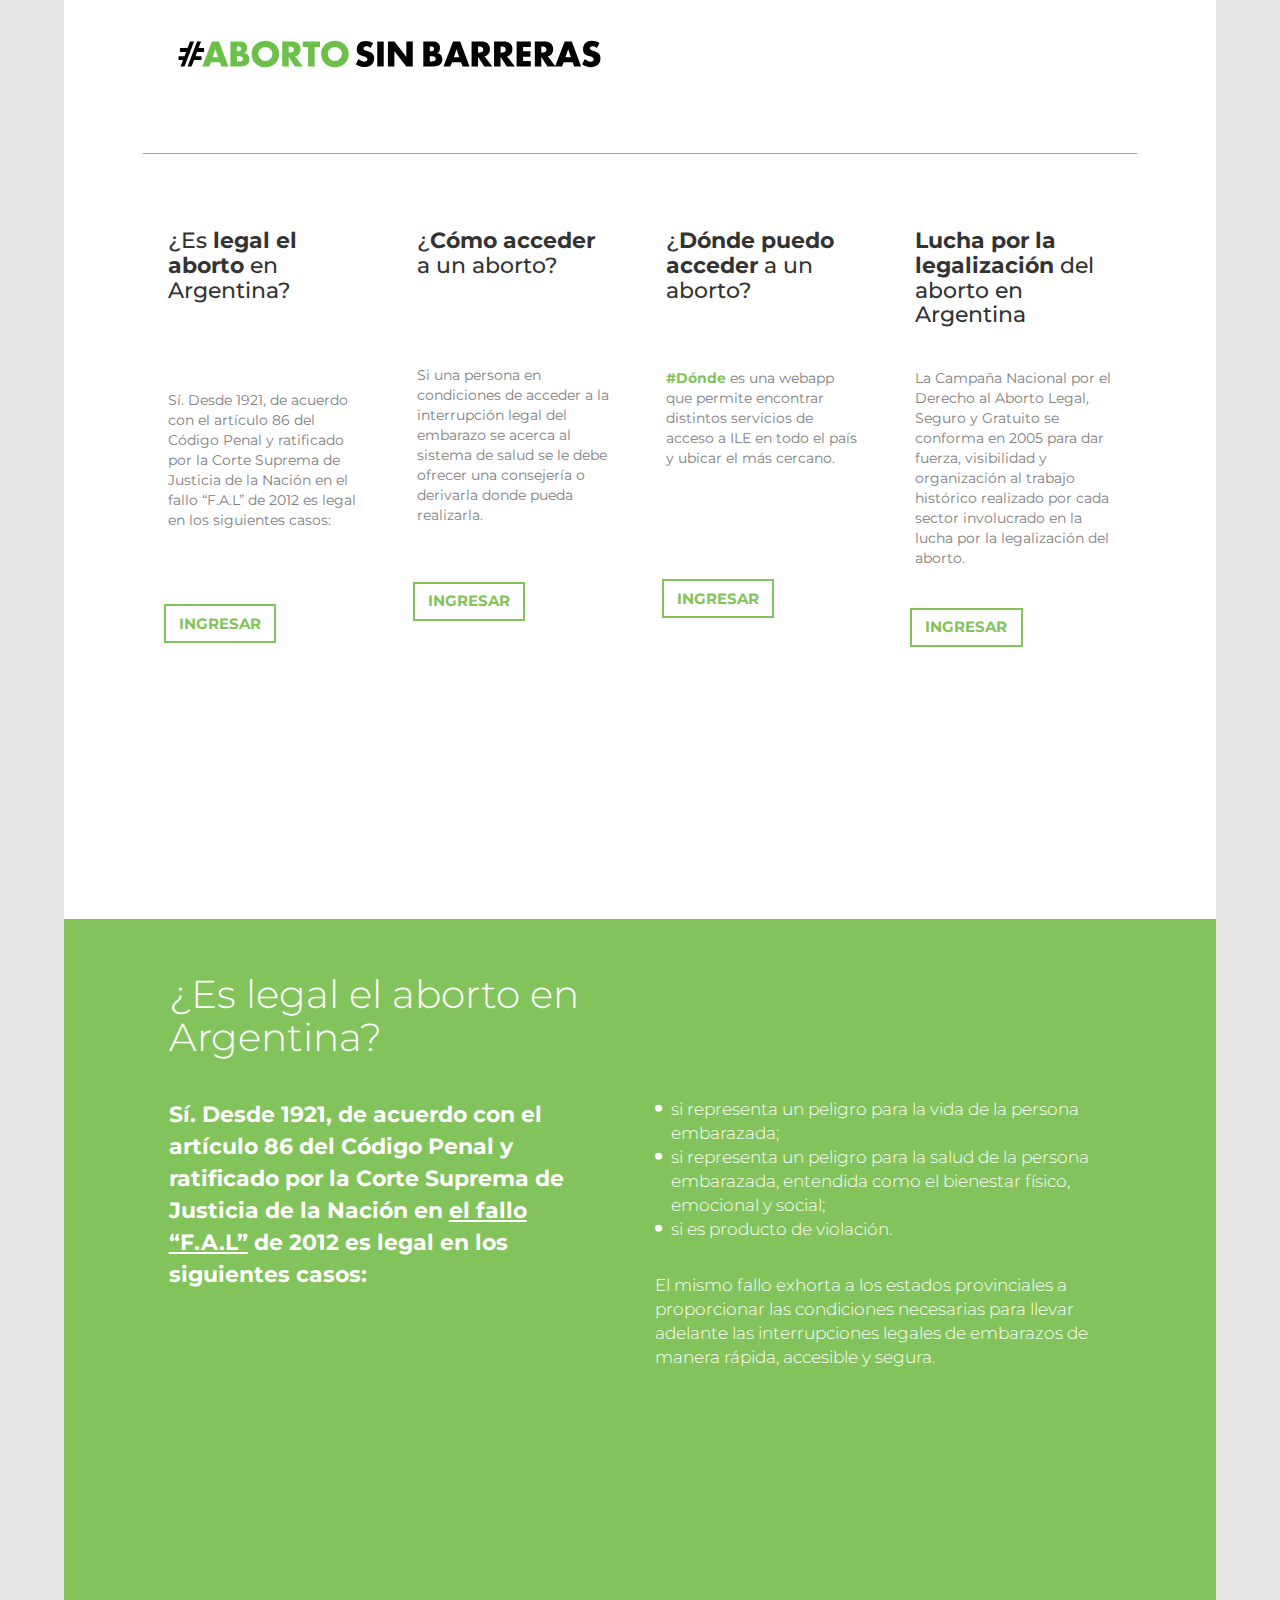
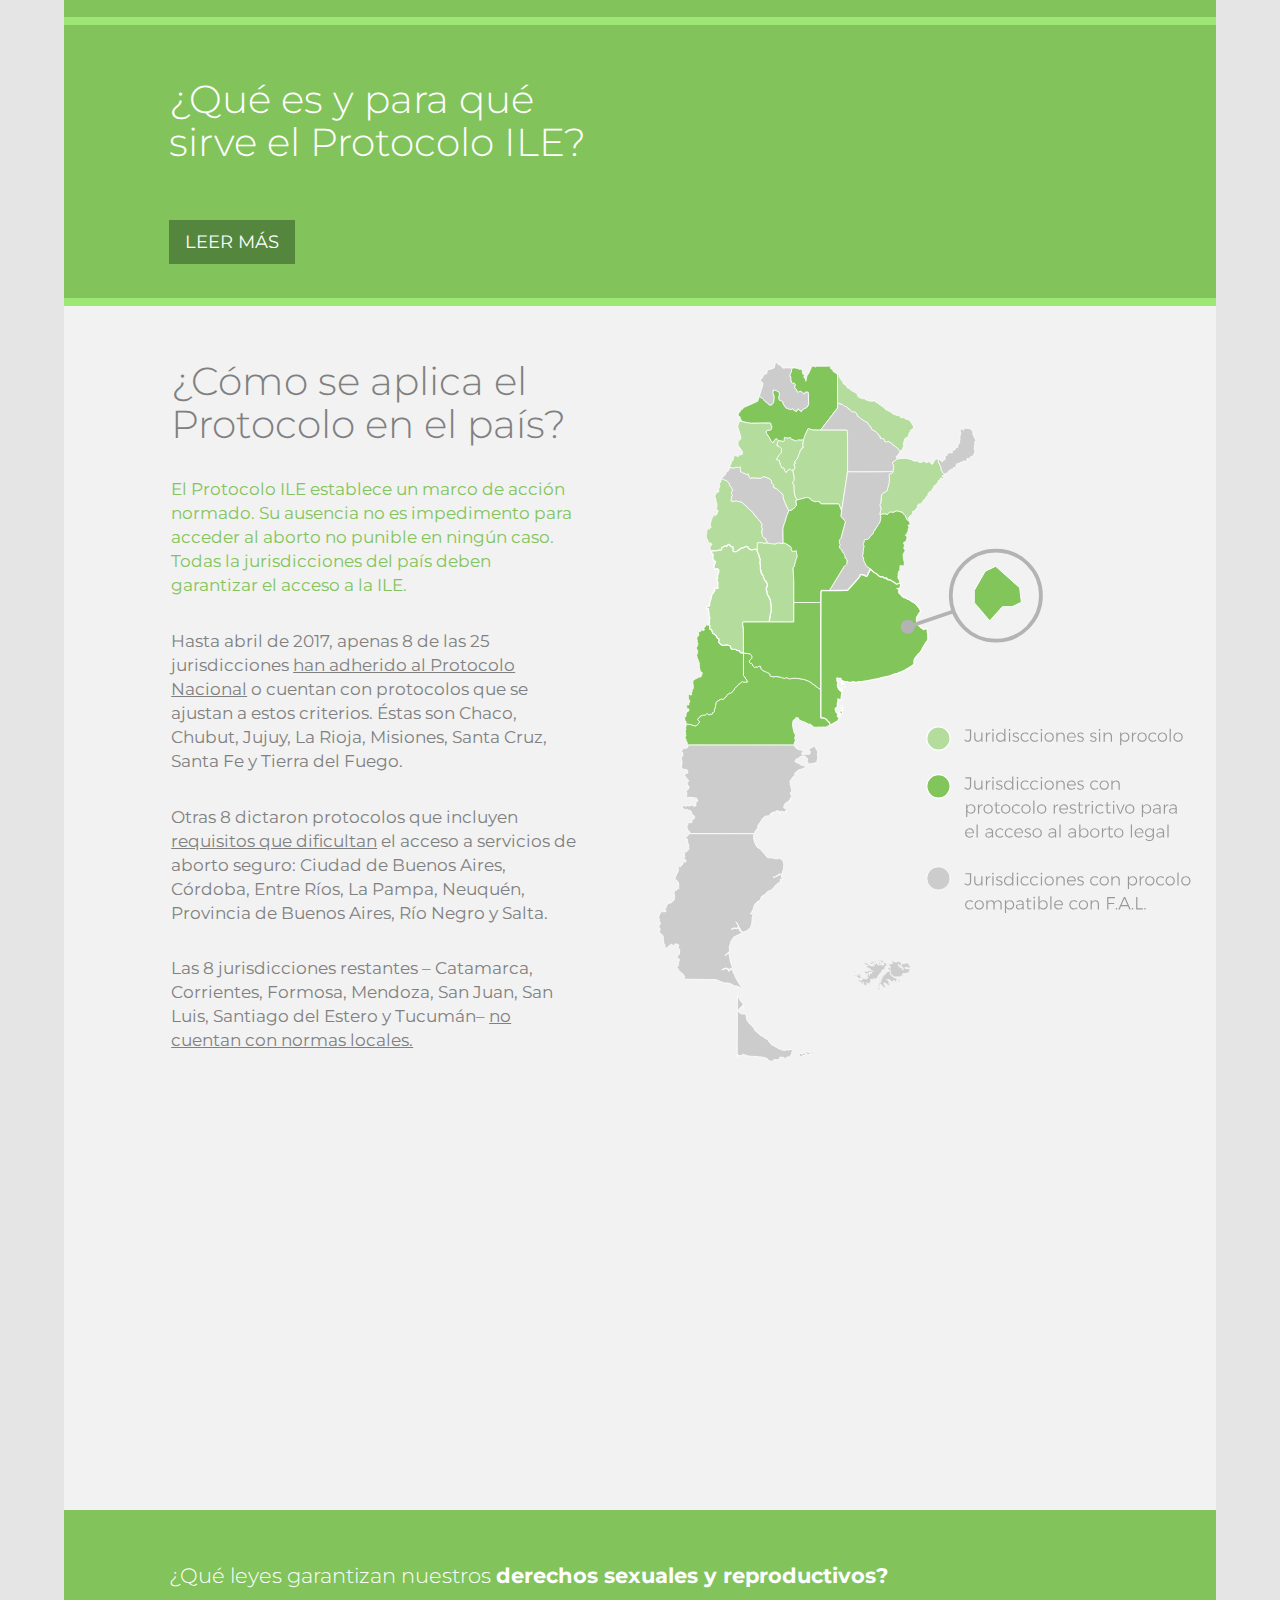
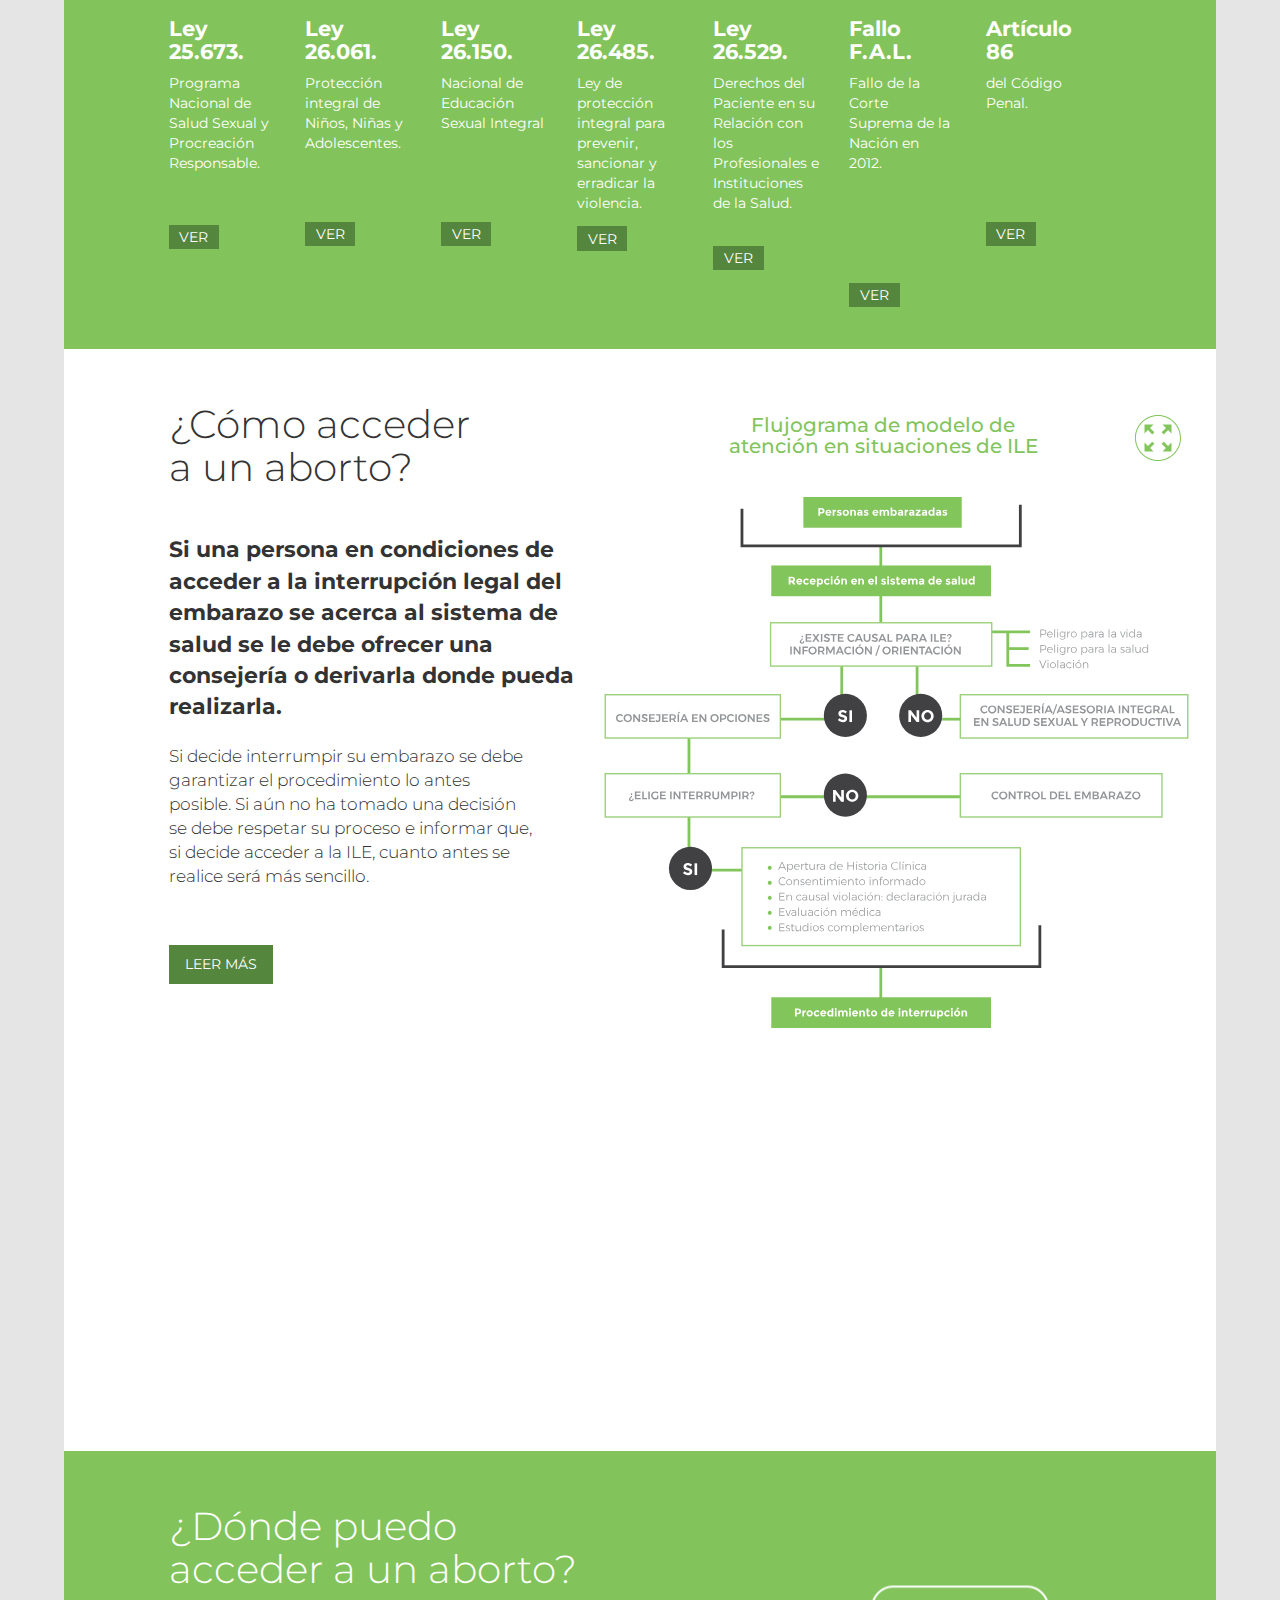
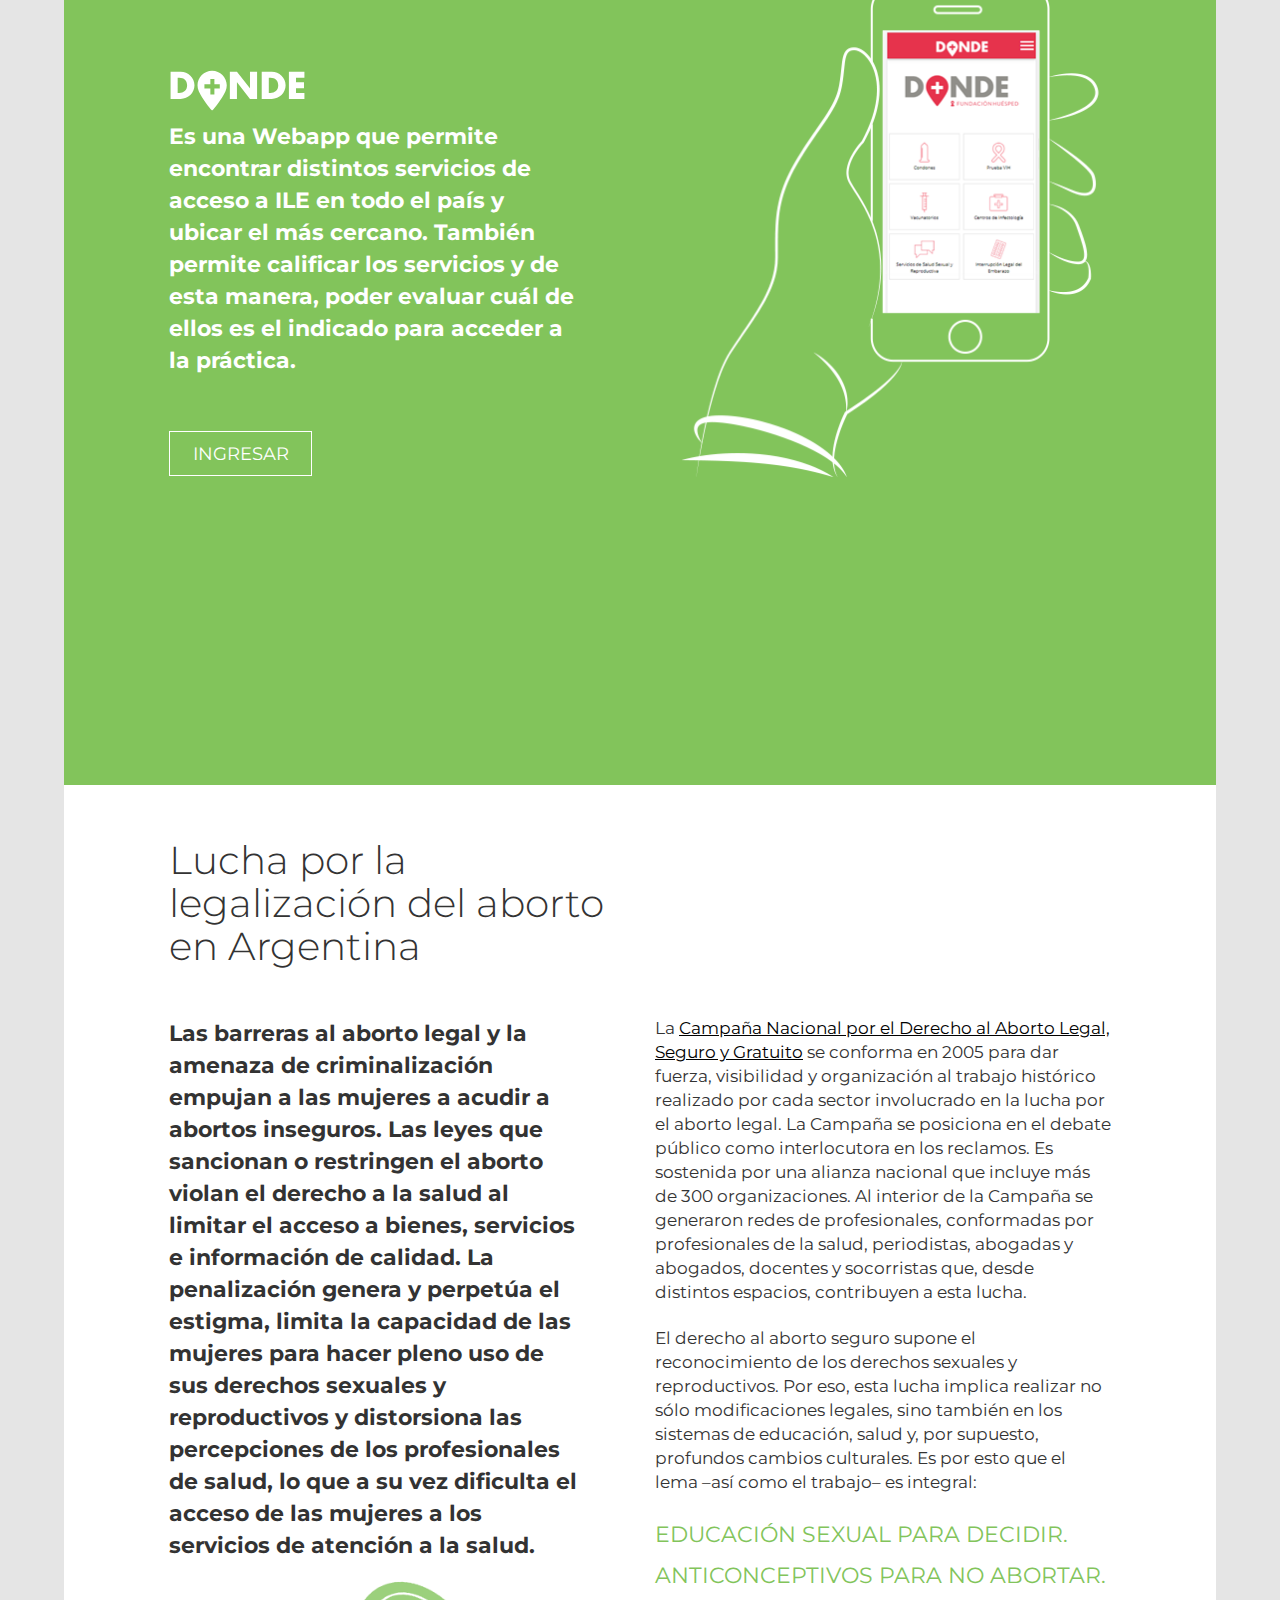
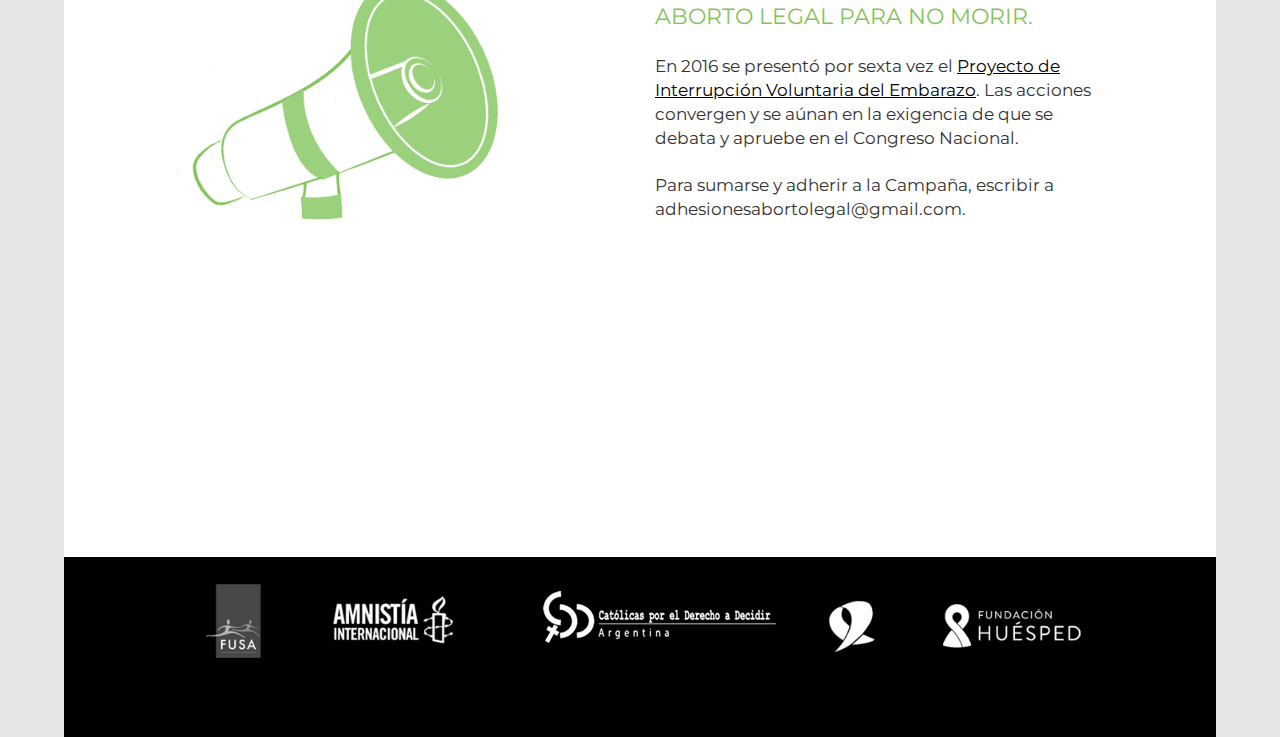
==== commit 1e8d41f8: "cambios footer" ====
--- a/index.html
+++ b/index.html
@@ -6,10 +6,12 @@
 	    <meta name="viewport" content="width=device-width, initial-scale=1">
 	    <meta name="description" content="El aborto en Argentina es legal en tres casos. Informate sobre cómo y dónde acceder a un aborto.">
 	    <meta name="keywords" content=" Aborto,Aborto en Argentina, Aborto Legal,Cómo hacer un aborto,Dónde hacer un aborto,Legalización del aborto"> 
-	    <meta property="og:title" content="El aborto en Argentina es legal en tres casos. Informate sobre cómo y dónde acceder a un aborto." />
+	    <meta property="og:title" content="Aborto Sin Barreras" />
 		<meta property="og:description" content="El aborto en Argentina es legal en tres casos. Informate sobre cómo y dónde acceder a un aborto." />
-		<meta property="og:url" content="https://abortosinbarreras.000webhostapp.com/" />
-		<meta property="og:image" content="imgs/compartir.png" />
+		<meta property="og:url" content="https://abortosinbarreras.org/" />
+		<meta property="og:image" content="imgs/megáfono.png" />
+		<meta property="og:image:type" content="image/png">
+		<meta property="og:image:height" content="200">
 	    <title>Aborto Sin Barreras</title>
 	    <script type="text/javascript" src="js/jquery-3.2.1.min.js"></script>
 	    <script type="text/javascript" src="js/bootstrap.min.js"></script>
@@ -23,6 +25,7 @@
 	 	<link href= "css/style.css" rel="stylesheet">
 	 	<link rel="stylesheet" href="css/font-awesome.min.css">
    </head>
+   <!--termina la HEAD-->
 	<body>
 		<div class="container-fluid para-bandas fondo-blanco">
 			<section class="header">
@@ -34,23 +37,23 @@
 				<div class="row bloques">
 					<div class="col-xs-6 col-sm-6 col-md-3 bloque" id="header1">
 						<h2>¿Es <strong>legal el aborto</strong> en Argentina?</h2>
-						<p class= "no-mostrar p-1 gris">Sí. Desde 1921, de acuerdo con el artículo 86 del Código Penal y ratificado por la Corte Suprema de Justicia de la Nación en el fallo “F.A.L” de 2012 es legal en los siguientes casos:</p>
-						<button  type="button" class="btn btn-default mov b-1" data-id="1">INGRESAR</button>
+						<p class= "no-mostrar p-1 gris b-1">Sí. Desde 1921, de acuerdo con el artículo 86 del Código Penal y ratificado por la Corte Suprema de Justicia de la Nación en el fallo “F.A.L” de 2012 es legal en los siguientes casos:</p>
+						<button  type="button" class="btn btn-default mov " data-id="1">INGRESAR</button>
 					</div>
 					<div class="col-xs-6 col-sm-6 col-md-3 bloque" id="header2">
 						<h2>¿<strong>Cómo acceder</strong> a un aborto?</h2>
-						<p class= "no-mostrar p-1 gris">Si una persona en condiciones de acceder a la interrupción legal del embarazo se acerca al sistema de salud se le debe ofrecer una consejería o derivarla donde pueda realizarla. </p>
-						<button  type="button" class="btn btn-default mov b-2" data-id="2">INGRESAR</button>
+						<p class= "no-mostrar p-1 gris b-2">Si una persona en condiciones de acceder a la interrupción legal del embarazo se acerca al sistema de salud se le debe ofrecer una consejería o derivarla donde pueda realizarla. </p>
+						<button  type="button" class="btn btn-default mov " data-id="2">INGRESAR</button>
 					</div>
 					<div class="col-xs-6 col-sm-6 col-md-3 bloque" id="header3">
 						<h2>¿<strong>Dónde puedo acceder</strong> a un aborto?</h2>
-						<p class= "no-mostrar p-2 gris"><strong class="verde">#Dónde</strong> es una webapp que permite encontrar distintos servicios de acceso a ILE en todo el país y ubicar el más cercano. </p>
-						<button  type="button" class="btn btn-default mov b-3" data-id="3">INGRESAR</button>
+						<p class= "no-mostrar p-2 gris b-3"><strong class="verde">#Dónde</strong> es una webapp que permite encontrar distintos servicios de acceso a ILE en todo el país y ubicar el más cercano. </p>
+						<button  type="button" class="btn btn-default mov boton-bajo" data-id="3">INGRESAR</button>
 					</div>
 					<div class="col-xs-6 col-sm-6 col-md-3 bloque" id="header4">
 						<h2><strong>Lucha por la legalización</strong> del aborto en Argentina</h2>
-						<p class= "no-mostrar p-4 gris">La Campaña Nacional por el Derecho al Aborto Legal, Seguro y Gratuito se conforma en 2005 para dar fuerza, visibilidad y organización al trabajo histórico realizado por cada sector involucrado en la lucha por la legalización del aborto. </p>
-						<button  type="button" class="btn btn-default mov b-4" data-id="4">INGRESAR</button>
+						<p class= "no-mostrar p-4 gris b-4">La Campaña Nacional por el Derecho al Aborto Legal, Seguro y Gratuito se conforma en 2005 para dar fuerza, visibilidad y organización al trabajo histórico realizado por cada sector involucrado en la lucha por la legalización del aborto. </p>
+						<button  type="button" class="btn btn-default mov " data-id="4">INGRESAR</button>
 					</div>
 				</div>
 			</section>
@@ -2457,38 +2460,38 @@
 							<div class="row leyes">
 								<div class="col-xs-12 col-sm-12 col-md-1 ley">
 									<h3><strong>Ley 25.673.</strong></h3>
-									<p class="no-mostrar">Programa Nacional de Salud Sexual y Procreación Responsable.</p>
-									<button class="btn-oscuro btn-ley boton-oscuro btn-ley-1"><a href="http://www.msal.gob.ar/saludsexual/ley.php" target="_blank">VER</a></button>
+									<p class="no-mostrar btn-ley-1">Programa Nacional de Salud Sexual y Procreación Responsable.</p>
+									<button class="btn-oscuro btn-ley boton-oscuro "><a href="http://www.msal.gob.ar/saludsexual/ley.php" target="_blank">VER</a></button>
 								</div>
 								<div class="col-xs-12 col-sm-12 col-md-1 ley">
 									<h3><strong>Ley 26.061.</strong></h3>
-									<p class="no-mostrar">Protección integral de Niños, Niñas y Adolescentes.</p>
-									<button class="btn-oscuro btn-ley boton-oscuro btn-ley-2"><a href="http://servicios.infoleg.gob.ar/infolegInternet/anexos/110000-114999/110778/norma.htm" target="_blank">VER</a></button>
+									<p class="no-mostrar btn-ley-2">Protección integral de Niños, Niñas y Adolescentes.</p>
+									<button class="btn-oscuro btn-ley boton-oscuro "><a href="http://servicios.infoleg.gob.ar/infolegInternet/anexos/110000-114999/110778/norma.htm" target="_blank">VER</a></button>
 								</div>
 								<div class="col-xs-12 col-sm-12 col-md-1 ley">
 									<h3><strong>Ley 26.150.</strong></h3>
-									<p class="no-mostrar">Nacional de Educación Sexual Integral</p>
-									<button class="btn-oscuro btn-ley boton-oscuro btn-ley-3"><a href="http://servicios.infoleg.gob.ar/infolegInternet/anexos/120000-124999/121222/norma.htm" target="_blank">VER</a></button>
+									<p class="no-mostrar btn-ley-3">Nacional de Educación Sexual Integral</p>
+									<button class="btn-oscuro btn-ley boton-oscuro "><a href="http://servicios.infoleg.gob.ar/infolegInternet/anexos/120000-124999/121222/norma.htm" target="_blank">VER</a></button>
 								</div>
 								<div class="col-xs-12 col-sm-12 col-md-1 ley">
 									<h3><strong>Ley 26.485.</strong></h3>
-									<p class="no-mostrar">Ley de protección integral para prevenir, sancionar y erradicar la violencia.</p>
-									<button class="btn-oscuro btn-ley boton-oscuro btn-ley-4"><a href="http://servicios.infoleg.gob.ar/infolegInternet/anexos/150000-154999/152155/norma.htm" target="_blank">VER</a></button>
+									<p class="no-mostrar btn-ley-4">Ley de protección integral para prevenir, sancionar y erradicar la violencia.</p>
+									<button class="btn-oscuro btn-ley boton-oscuro boton-bottom "><a href="http://servicios.infoleg.gob.ar/infolegInternet/anexos/150000-154999/152155/norma.htm" target="_blank">VER</a></button>
 								</div>
 								<div class="col-xs-12 col-sm-12 col-md-1 ley">
 									<h3><strong>Ley 26.529.</strong></h3>
-									<p class="no-mostrar">Derechos del Paciente en su Relación con los Profesionales e Instituciones de la Salud.</p>
-									<button class="btn-oscuro btn-ley boton-oscuro btn-ley-5"><a href="http://servicios.infoleg.gob.ar/infolegInternet/anexos/160000-164999/160432/norma.htm" target="_blank">VER</a></button>
+									<p class="no-mostrar btn-ley-5">Derechos del Paciente en su Relación con los Profesionales e Instituciones de la Salud.</p>
+									<button class="btn-oscuro btn-ley boton-oscuro "><a href="http://servicios.infoleg.gob.ar/infolegInternet/anexos/160000-164999/160432/norma.htm" target="_blank">VER</a></button>
 								</div>
 								<div class="col-xs-12 col-sm-12 col-md-1 ley">
 									<h3><strong>Fallo F.A.L.</strong></h3>
-									<p class="no-mostrar">Fallo de la Corte Suprema de la Nación en 2012.</p>
-									<button class="btn-oscuro btn-ley boton-oscuro btn-ley-6"><a href="http://www.saij.gob.ar/corte-suprema-justicia-nacion-federal-ciudad-autonoma-buenos-aires--medida-autosatisfactiva-fa12000021-2012-03-13/123456789-120-0002-1ots-eupmocsollaf" target="_blank">VER</a></button>
+									<p class="no-mostrar btn-ley-6">Fallo de la Corte Suprema de la Nación en 2012.</p>
+									<button class="btn-oscuro btn-ley boton-oscuro "><a href="http://www.saij.gob.ar/corte-suprema-justicia-nacion-federal-ciudad-autonoma-buenos-aires--medida-autosatisfactiva-fa12000021-2012-03-13/123456789-120-0002-1ots-eupmocsollaf" target="_blank">VER</a></button>
 								</div>
 								<div class="col-xs-12 col-sm-12 col-md-1 ley">
 									<h3><strong>Artículo 86</strong></h3>
-									<p class="no-mostrar">del Código Penal.</p>
-									<button class="btn-oscuro btn-ley boton-oscuro btn-ley-7"><a href="http://servicios.infoleg.gob.ar/infolegInternet/anexos/15000-19999/16546/texact.htm#15" target="_blank">VER</a></button>
+									<p class="no-mostrar btn-ley-7">del Código Penal.</p>
+									<button class="btn-oscuro btn-ley boton-oscuro "><a href="http://servicios.infoleg.gob.ar/infolegInternet/anexos/15000-19999/16546/texact.htm#15" target="_blank">VER</a></button>
 								</div>
 							</div>
 						</div><!--termina 1c-->
@@ -2579,7 +2582,7 @@
 					<div class="row">
 						<div class="col-xs-12 col-sm-12 col-md-6 sub4">
 							<p class="substrong4"><strong>Las barreras al aborto legal y la amenaza de criminalización empujan a las mujeres a acudir a abortos inseguros. Las leyes que sancionan o restringen el aborto violan el derecho a la salud al limitar el acceso a bienes, servicios e información de calidad. La penalización genera y perpetúa el estigma, limita la capacidad de las mujeres para hacer pleno uso de sus derechos sexuales y reproductivos y distorsiona las percepciones de los profesionales de salud, lo que a su vez dificulta el acceso de las mujeres a los servicios de atención a la salud.</strong></p>
-							<img id="img4" src="imgs/ilustracion-bloque4.svg" alt="lucha de mujeres por el aborto legal"/>
+							<img id="img4" src="imgs/megáfono.png" alt="lucha de mujeres por el aborto legal"/>
 						</div>
 						<div class="col-xs-12 col-sm-12 col-md-6 sub4 explicacion-campaña">
 							<p >La <a href="http://www.abortolegal.com.ar/" target="_blank" class="negro"><u>Campaña Nacional por el Derecho al Aborto Legal, Seguro y Gratuito</u></a> se conforma en 2005 para dar fuerza, visibilidad y organización al trabajo histórico realizado por cada sector involucrado en la lucha por el aborto legal. La Campaña se posiciona en el debate público como interlocutora en los reclamos. Es sostenida por una alianza nacional que incluye más de 300 organizaciones. Al interior de la Campaña se generaron redes de profesionales, conformadas por profesionales de la salud, periodistas, abogadas y abogados, docentes y socorristas que, desde distintos espacios, contribuyen a esta lucha.</p>
@@ -2596,20 +2599,32 @@
 				</div><!--4-->
 			</div>
 			<div class="container-fluid  para-bandas fondo-negro">
-				<footer >
-					<div class="logo-ong" id="fusa">
-						<a href="http://grupofusa.org/">
+				<footer>
+					<div class="logo-ong " id="fusa">
+						<a href="http://grupofusa.org/" target="_blank">
 							<img src="imgs/fusa.png" alt="" class="img-ong">
 						</a>
 					</div>
 					<div class="logo-ong bajar" id="amnistia"> 	
-						<a href="https://amnistia.org.ar">
+						<a href="https://amnistia.org.ar" target="_blank">
 							<img src="imgs/amnistia.png" alt="" class="img-ong">
 						</a>
 					</div>
-					<div class="logo-ong bajar-menos" id="cdd"><a href="http://catolicas.org.ar/"><img src="imgs/CDD.png" alt="" class="img-ong"></a></div>
-					<div class="logo-ong bajar" id="campaña"><a href="http://www.abortolegal.com.ar/"><img src="imgs/campaña.png" alt="" class="img-ong" id="img-campaña"></a></div>
-					<div class="logo-ong bajar" id="fundacion"><a href="http://huesped.org.ar"><img src="imgs/fundacion.png" alt="" class="img-ong"></a></div>
+					<div class="logo-ong bajar-menos" id="cdd">
+						<a href="http://catolicas.org.ar/" target="_blank">
+							<img src="imgs/CDD.png" alt="" class="img-ong img-cdd">
+						</a>
+					</div>
+					<div class="logo-ong bajar" id="campaña">
+						<a href="http://www.abortolegal.com.ar/" target="_blank">
+							<img src="imgs/campaña.png" alt="" class="img-ong" id="img-campaña">
+						</a>
+					</div>
+					<div class="logo-ong bajar" id="fundacion">
+						<a href="http://huesped.org.ar" target="_blank">
+							<img src="imgs/fundacion.png" alt="" class="img-ong">
+						</a>
+					</div>
 				</footer>
 		</div>
 			<div><!--MODAL-->
--- a/css/style.css
+++ b/css/style.css
@@ -79,16 +79,16 @@
 	padding-top: 17%;	
 }
 .b-1{
-	margin-top: 32%;
+	padding-bottom: 32%;
 }
 .b-2{
-	margin-top: 24%;
+	padding-bottom: 24%;
 }
 .b-3{
-	margin-top: 49%;
+	padding-bottom: 49%;
 }
 .b-4{
-	margin-top: 16%;
+	padding-bottom: 16%;
 }
 /*Titulo*/
 header{
@@ -337,29 +337,30 @@
 	color:white;
 }
 .btn-ley-1{
-	margin-top:39%;
+	padding-bottom:39%;
 }
 .btn-ley-2{
-	margin-top:55.4%;
+	padding-bottom:55.4%;
 }
 .btn-ley-3{
-	margin-top: 74.3%;
+	padding-bottom: 74.3%;
 }
 .btn-ley-4{
-	margin-top: 3%;
+	padding-bottom: 3%;
+	
+}
+.btn-ley-5{
+	padding-bottom:21%;
+}
+.btn-ley-6{
+	padding-bottom:94%;
+}
+.btn-ley-7{
+	padding-bottom:93%;
+}
+.boton-bottom{
 	margin-bottom: 20%;
 }
-.btn-ley-5{
-	margin-top:21%;
-}
-.btn-ley-6{
-	margin-top:94%;
-}
-.btn-ley-7{
-	margin-top:93%;
-}
-
-
 /***SECCION 2**/
 
 #section2a h4{
@@ -498,7 +499,11 @@
 	margin-top: 3%;
 }
 #cdd{
-	margin-top: 4%;
+	margin-top: 3%;
+
+}
+.img-cdd{
+	width:100% !important;
 }
 #campaña{
 	margin-top: 3%;
@@ -515,6 +520,9 @@
 	}
 	#section3, .container-fluid, #section2a, #section2, #escondido6{
 		overflow-y:hidden;
+	}
+	#section2a{
+		height: 150vh;
 	}
 	.para-bandas{
 	width:95%;
@@ -538,6 +546,7 @@
 		font-size:1.2em;
 		margin-top: 0;
 	}
+
 	.b-3{
 		margin-top: 12%;
 	}
@@ -766,6 +775,10 @@
 	}
 	.bloque {
 	    padding-top: 0;}
+    
+.boton-bajo{
+		margin-top:45%;
+	    }
 .b-4{
 	margin-top: 13%;
 }
@@ -942,31 +955,56 @@
 }
 
 footer{
-	padding-left: 20%;
+	width:105%;
+	padding-left: 30%;
 	display:flex;
 	justify-content: space-around;
 	flex-wrap: wrap;
 	/*margin: 0% 8%;*/
 	margin:0;
+	padding:0;
+	height: 10vh;
 }
 
 .logo-ong{
-	max-height:7vh;
+	max-height:5vh;
+	width:auto;
+	margin:0;
+	padding:0;	
+	display:flex;
+	justify-content: flex-start;
 	
+}
+.logo-ong .img-ong {
+    width: 100% !important;
+    margin-left: 2%;
 }
 #amnistia,#cdd,#campaña,#fundacion{
 	margin-top: 0%;
 	padding-top:0%;
 }
-.img-ong{
-	width:50%;
-	margin-top: 0%;
+#fusa{
+	width:10%;
 }
 #amnistia{
 	padding-top:15px;
+	width:20%;
+
 }
 #cdd{
-	    margin-left: 65px;
-}
-}
-
+	margin-left: 0;
+	width:30%;
+	margin-top: 4%;
+}
+#campaña{
+	width:5%;
+	margin-top: 4%;
+}
+#fundacion{
+	width:20%;
+	margin-right: 5%;
+	margin-top: 4%;
+}
+}
+}
+
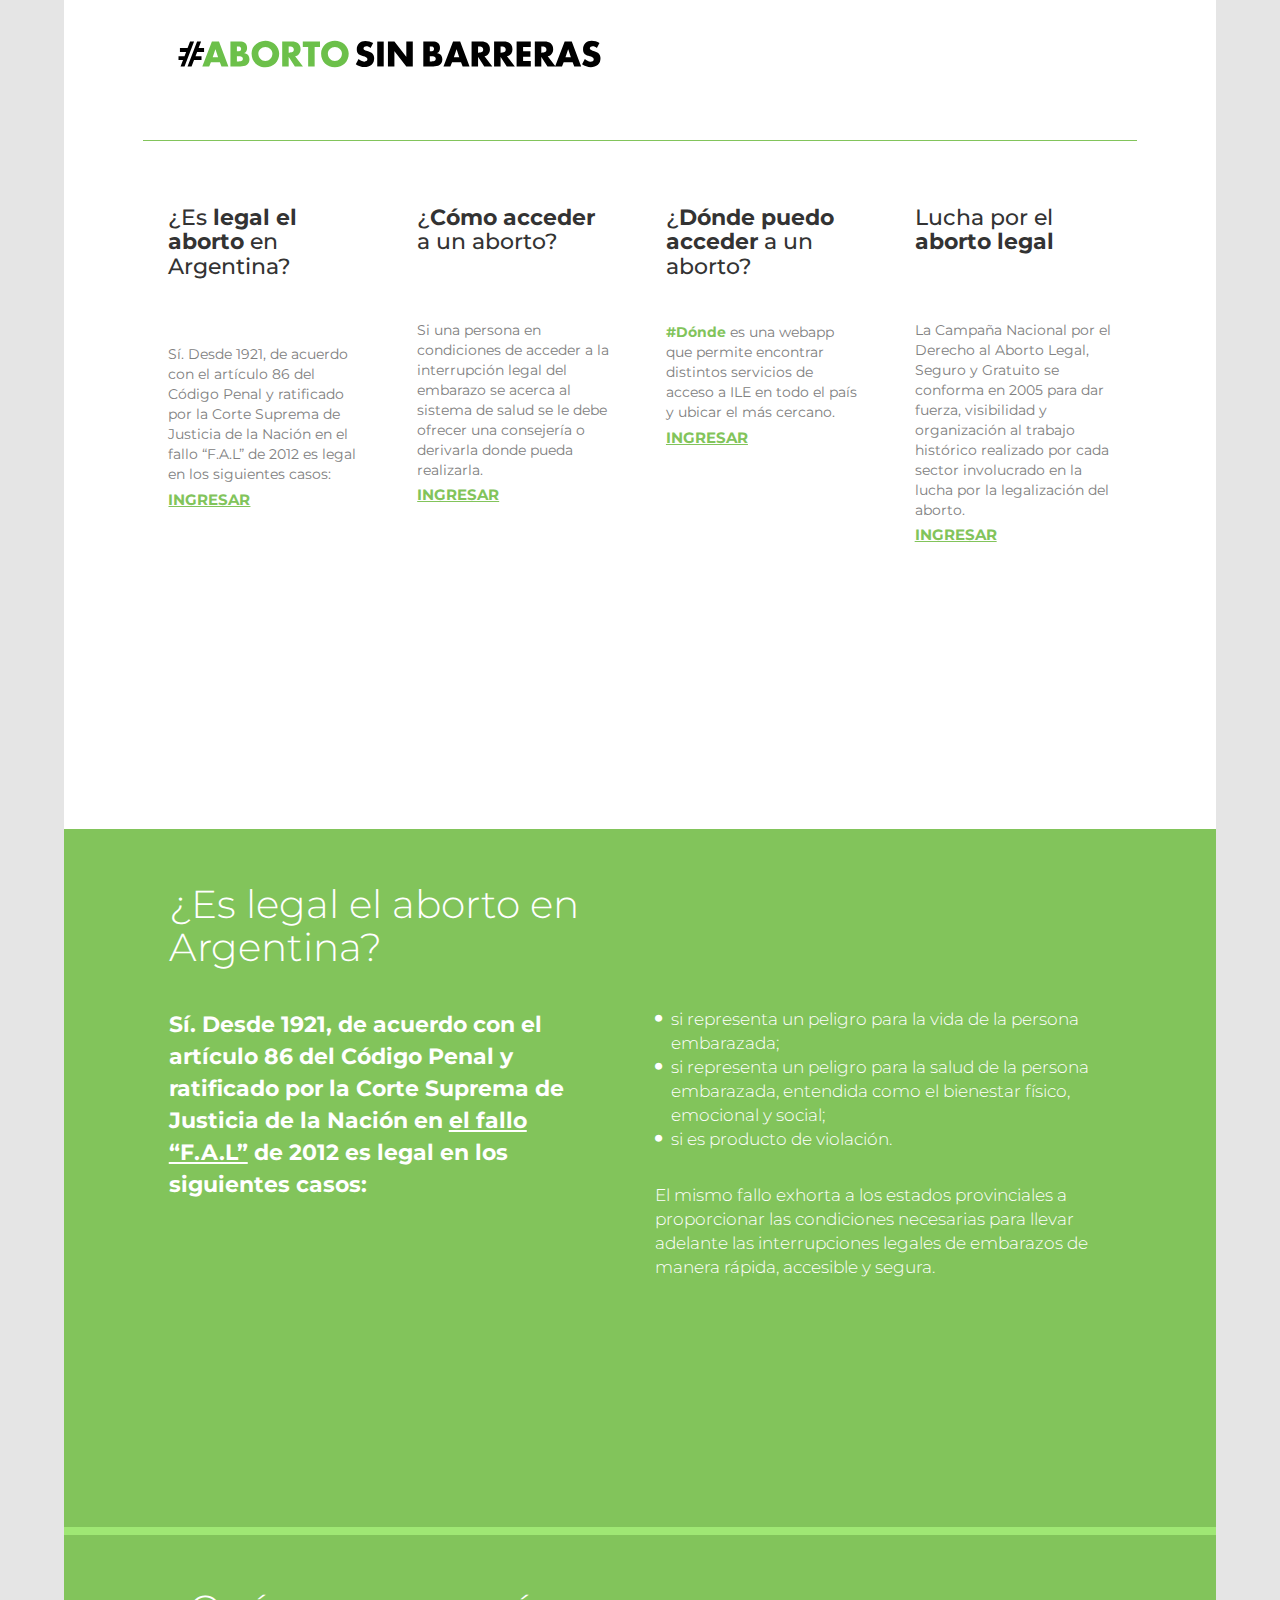
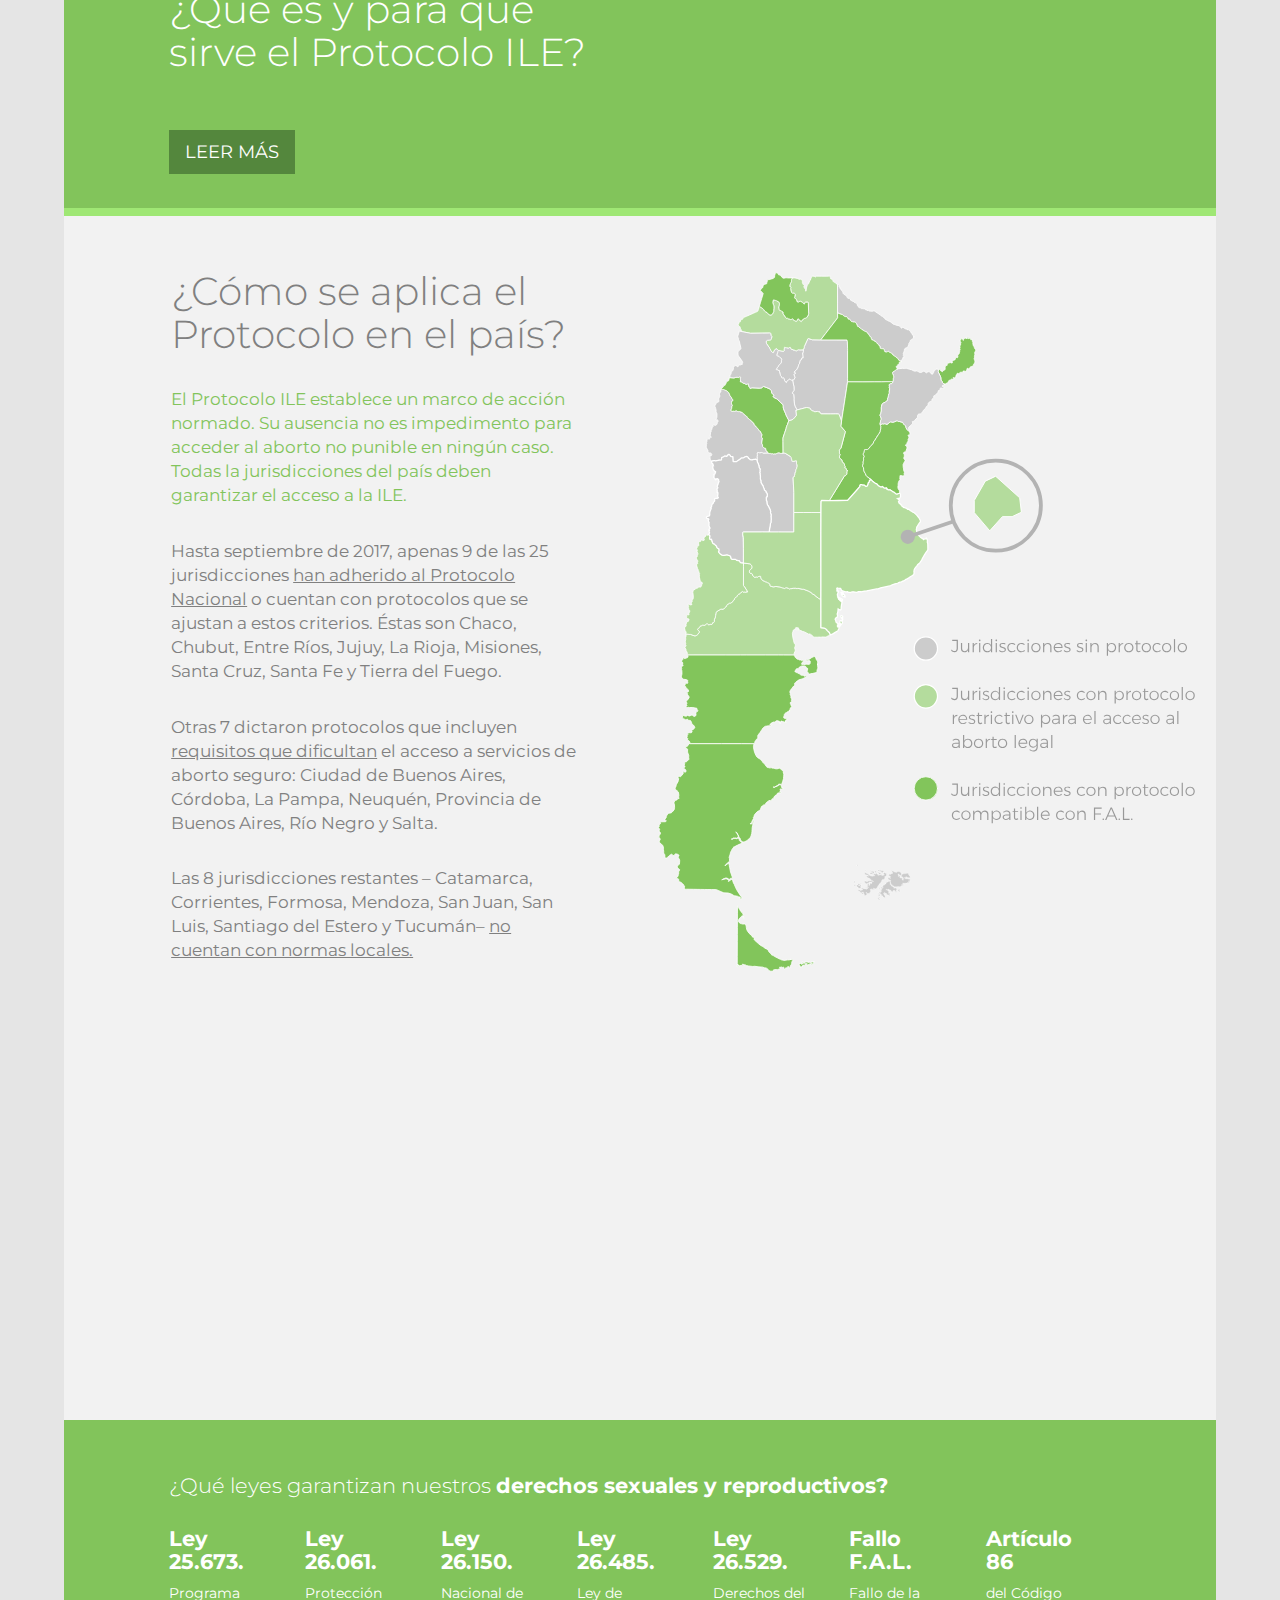
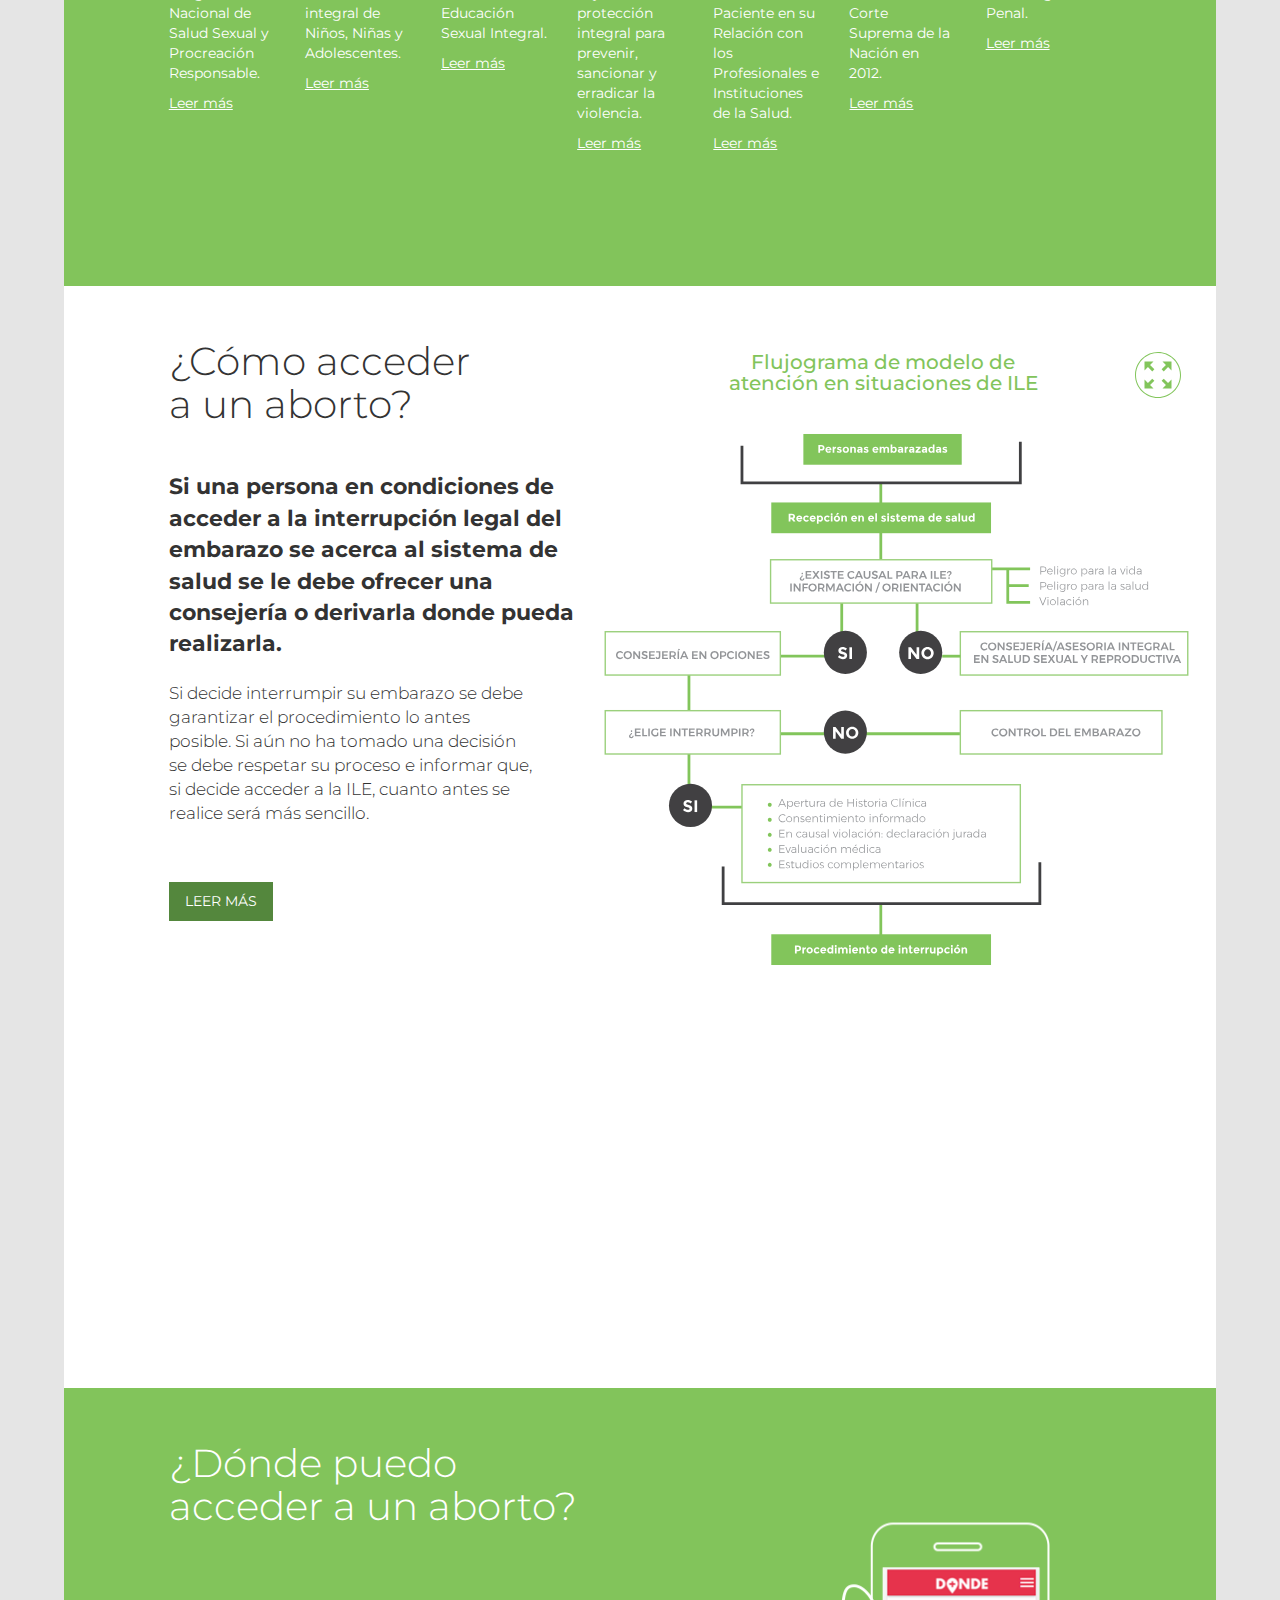
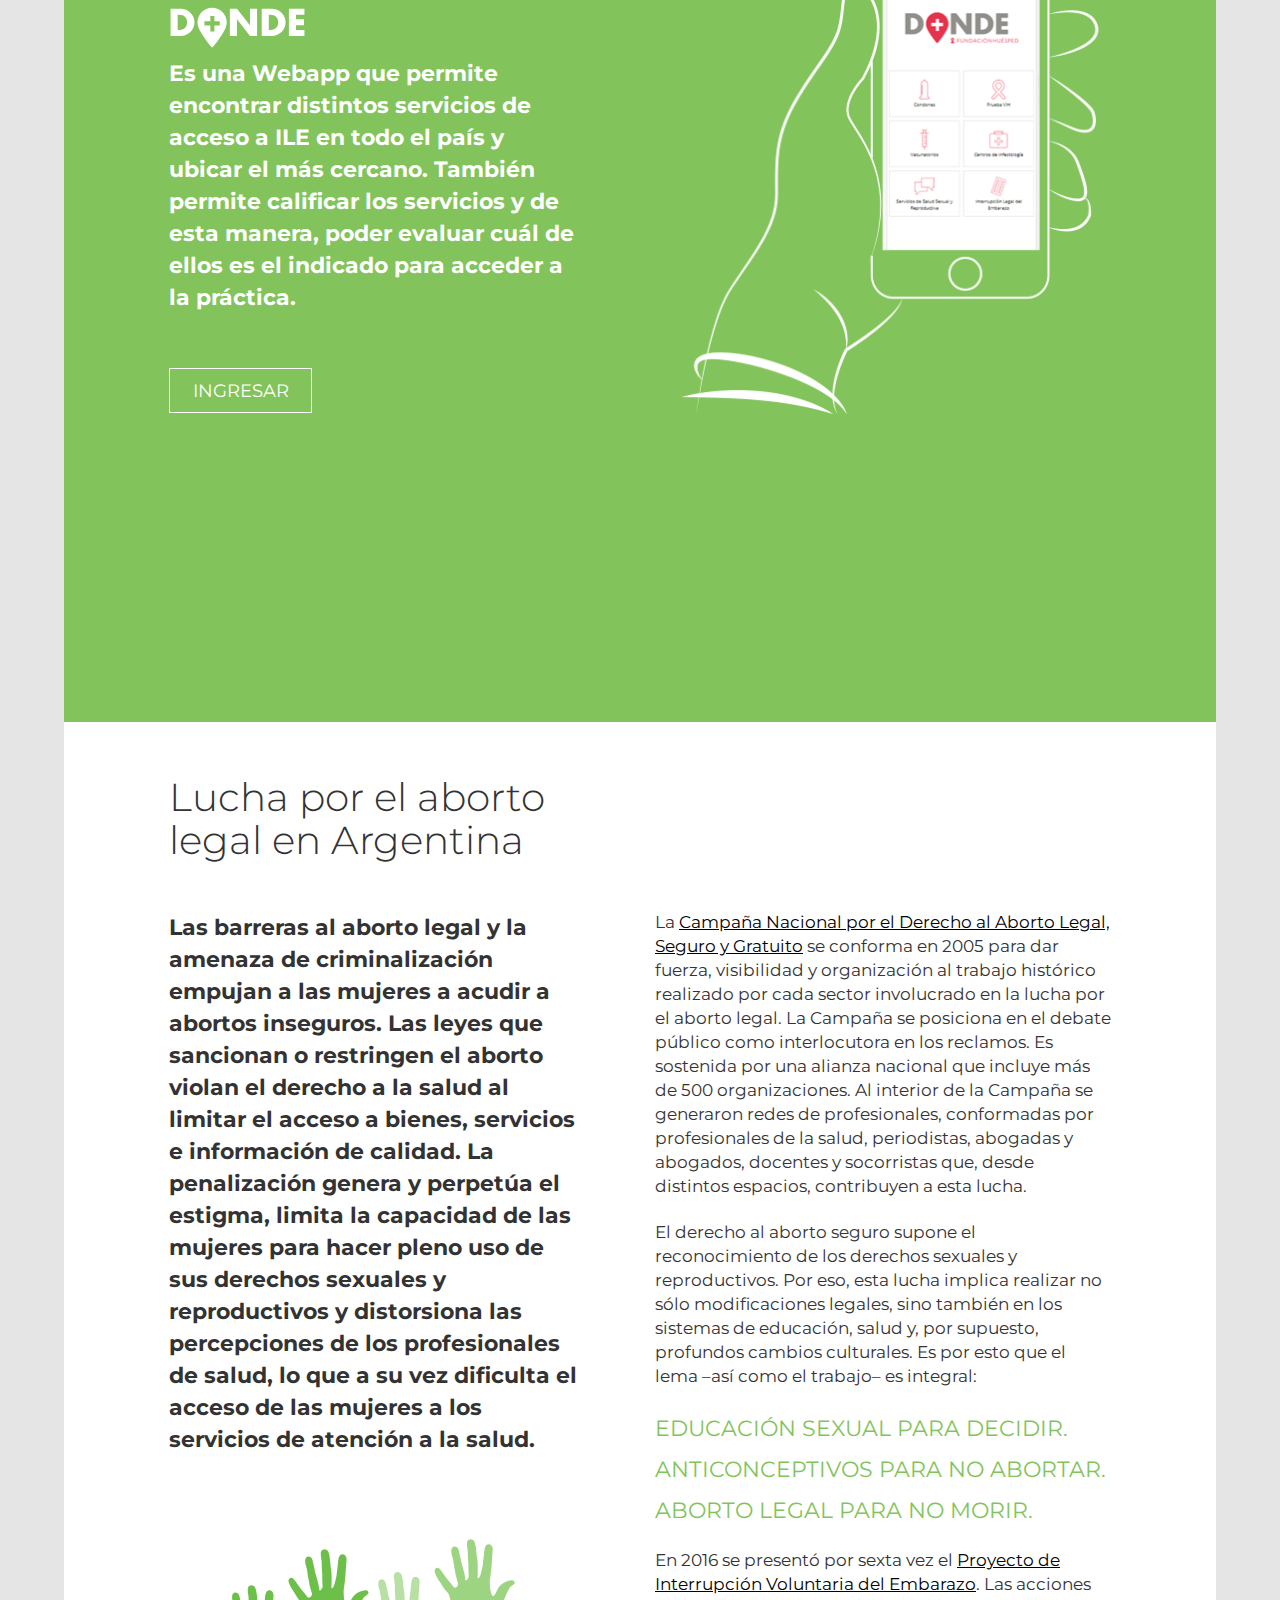
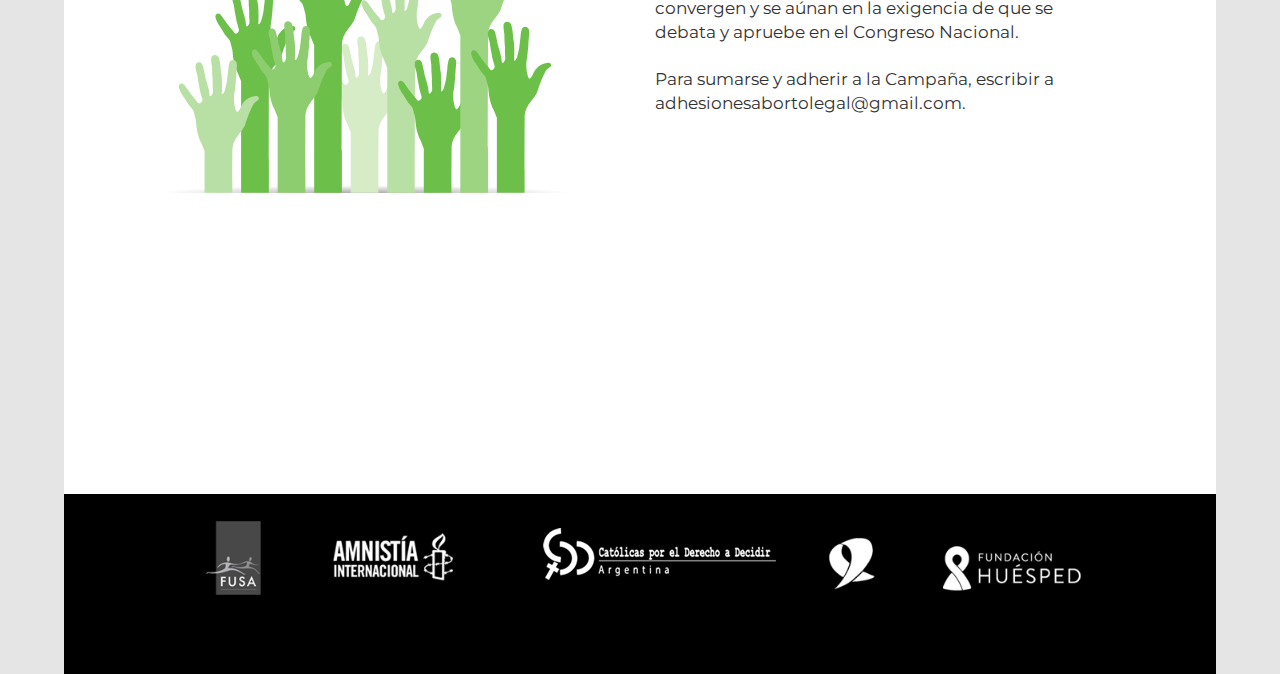
==== commit 32daef33: "final" ====
--- a/index.html
+++ b/index.html
@@ -1,25 +1,27 @@
+<!--VERSION 11:05 PM-->
 <!DOCTYPE html>
 <html>	
 	<head>	
 		<meta charset="utf-8">
 	    <meta http-equiv="X-UA-Compatible" content="IE=edge">
 	    <meta name="viewport" content="width=device-width, initial-scale=1">
+	    <link rel="shortcut icon" type="image/png" href="imgs/favicon-16x16.png"/>
+	    <meta property="fb:app_id" content="APPID"/>
+	    <meta property="og:title" content="Aborto Sin Barreras" />
+	    <meta property="og:type" content="article" /> 
 	    <meta name="description" content="El aborto en Argentina es legal en tres casos. Informate sobre cómo y dónde acceder a un aborto.">
-	    <meta name="keywords" content=" Aborto,Aborto en Argentina, Aborto Legal,Cómo hacer un aborto,Dónde hacer un aborto,Legalización del aborto"> 
-	    <meta property="og:title" content="Aborto Sin Barreras" />
+	    <meta name="keywords" content=" Aborto,Aborto en Argentina, Aborto Legal,Cómo hacer un aborto,Dónde hacer un aborto,Legalización del aborto"/> 
 		<meta property="og:description" content="El aborto en Argentina es legal en tres casos. Informate sobre cómo y dónde acceder a un aborto." />
-		<meta property="og:url" content="https://abortosinbarreras.org/" />
-		<meta property="og:image" content="imgs/megáfono.png" />
-		<meta property="og:image:type" content="image/png">
-		<meta property="og:image:height" content="200">
+		<meta property="og:url" content="http://abortosinbarreras.org" />
+		<meta property="og:image" content="imgs/ilustracion-manos.png" />
+		<meta property="og:image:type" content="image/png"/>
+		<meta property="og:image:height" content="200"/>
 	    <title>Aborto Sin Barreras</title>
 	    <script type="text/javascript" src="js/jquery-3.2.1.min.js"></script>
 	    <script type="text/javascript" src="js/bootstrap.min.js"></script>
 	    <script type="text/javascript" src="js/jquery.qtip.min.js"></script>
-	    <!--<script type="text/javascript" src="js/mapa.js"></script>-->
 		<script type="text/javascript" src="js/index.js"></script>
-
-		 <link rel="image_src" href="imgs/compartir.png"/>
+		 <link rel="image_src" href="imgs/ilustracion-manos.png"/>
 	    <link href="css/bootstrap.min.css" rel="stylesheet">
 	    <link href="https://fonts.googleapis.com/css?family=Montserrat:300,400,700" rel="stylesheet">
 	 	<link href= "css/style.css" rel="stylesheet">
@@ -37,23 +39,23 @@
 				<div class="row bloques">
 					<div class="col-xs-6 col-sm-6 col-md-3 bloque" id="header1">
 						<h2>¿Es <strong>legal el aborto</strong> en Argentina?</h2>
-						<p class= "no-mostrar p-1 gris b-1">Sí. Desde 1921, de acuerdo con el artículo 86 del Código Penal y ratificado por la Corte Suprema de Justicia de la Nación en el fallo “F.A.L” de 2012 es legal en los siguientes casos:</p>
-						<button  type="button" class="btn btn-default mov " data-id="1">INGRESAR</button>
+						<p class= "no-mostrar p-0 gris b-1">Sí. Desde 1921, de acuerdo con el artículo 86 del Código Penal y ratificado por la Corte Suprema de Justicia de la Nación en el fallo “F.A.L” de 2012 es legal en los siguientes casos:</p>
+						<strong  class="mov verde" data-id="1"><u>INGRESAR</u></strong>
 					</div>
 					<div class="col-xs-6 col-sm-6 col-md-3 bloque" id="header2">
 						<h2>¿<strong>Cómo acceder</strong> a un aborto?</h2>
 						<p class= "no-mostrar p-1 gris b-2">Si una persona en condiciones de acceder a la interrupción legal del embarazo se acerca al sistema de salud se le debe ofrecer una consejería o derivarla donde pueda realizarla. </p>
-						<button  type="button" class="btn btn-default mov " data-id="2">INGRESAR</button>
+						<strong  class="mov verde" data-id="2"><u>INGRESAR</u></strong>
 					</div>
 					<div class="col-xs-6 col-sm-6 col-md-3 bloque" id="header3">
 						<h2>¿<strong>Dónde puedo acceder</strong> a un aborto?</h2>
-						<p class= "no-mostrar p-2 gris b-3"><strong class="verde">#Dónde</strong> es una webapp que permite encontrar distintos servicios de acceso a ILE en todo el país y ubicar el más cercano. </p>
-						<button  type="button" class="btn btn-default mov boton-bajo" data-id="3">INGRESAR</button>
+						<p class= "no-mostrar p-2 gris b-3 "><strong class="verde">#Dónde</strong> es una webapp que permite encontrar distintos servicios de acceso a ILE en todo el país y ubicar el más cercano. </p>
+						<strong  class="mov verde" data-id="3"><u>INGRESAR</u></strong>
 					</div>
 					<div class="col-xs-6 col-sm-6 col-md-3 bloque" id="header4">
-						<h2><strong>Lucha por la legalización</strong> del aborto en Argentina</h2>
+						<h2>Lucha por el <strong>aborto legal</strong></h2>
 						<p class= "no-mostrar p-4 gris b-4">La Campaña Nacional por el Derecho al Aborto Legal, Seguro y Gratuito se conforma en 2005 para dar fuerza, visibilidad y organización al trabajo histórico realizado por cada sector involucrado en la lucha por la legalización del aborto. </p>
-						<button  type="button" class="btn btn-default mov " data-id="4">INGRESAR</button>
+						<strong  class="mov verde" data-id="4"><u>INGRESAR</u></strong>
 					</div>
 				</div>
 			</section>
@@ -148,7 +150,7 @@
 									<div class="div-lista bottom-5">	
 										<i class="fa fa-circle bullet" aria-hidden="true"></i>
 										<div class="div-item">
-											<span>A partir de los 13 años una persona puede decidir por sí respecto de tratamientos que no resulten invasivos, ni comprometen su estado de salud o provocan un riesgo grave en su vida o integridad física. </span>
+											<span>A partir de los 13 años una persona puede decidir por sí misma respecto de tratamientos que no resulten invasivos, ni comprometen su estado de salud o provocan un riesgo grave en su vida o integridad física. </span>
 										</div>
 									</div>
 									<div class="div-lista bottom-5">	
@@ -187,8 +189,8 @@
 						<div class="col-xs-12 col-sm-12 col-md-6">
 							<h2>¿Cómo se aplica el Protocolo en el país? </h2>
 							<p class="verde">El Protocolo ILE establece un marco de acción normado. Su ausencia no es impedimento para acceder al aborto no punible en ningún caso. Todas la jurisdicciones del país deben garantizar el acceso a la ILE. </p>
-							<p>Hasta abril de 2017, apenas 8 de las 25 jurisdicciones <a href="http://despenalizacion.org.ar/pdf/publicaciones/ADC-Acceso-al-aborto-no-punible-Marzo-2015.pdf" class="gris" target="_blank"><u>han adherido al Protocolo Nacional</u></a> o cuentan con protocolos que se ajustan a estos criterios. Éstas son Chaco, Chubut, Jujuy, La Rioja, Misiones, Santa Cruz, Santa Fe y Tierra del Fuego.</p>
-							<p>Otras 8 dictaron protocolos que incluyen <a href="http://despenalizacion.org.ar/pdf/publicaciones/ADC-Acceso-al-aborto-no-punible-Marzo-2015.pdf" class="gris" target="_blank"><u>requisitos que dificultan</u></a> el acceso a servicios de aborto seguro: Ciudad de Buenos Aires, Córdoba, Entre Ríos, La Pampa, Neuquén, Provincia de Buenos Aires, Río Negro y Salta.</p>
+							<p>Hasta septiembre de 2017, apenas 9 de las 25 jurisdicciones <a href="http://despenalizacion.org.ar/pdf/publicaciones/ADC-Acceso-al-aborto-no-punible-Marzo-2015.pdf" class="gris" target="_blank"><u>han adherido al Protocolo Nacional</u></a> o cuentan con protocolos que se ajustan a estos criterios. Éstas son Chaco, Chubut, Entre Ríos, Jujuy, La Rioja, Misiones, Santa Cruz, Santa Fe y Tierra del Fuego.</p>
+							<p>Otras 7 dictaron protocolos que incluyen <a href="http://despenalizacion.org.ar/pdf/publicaciones/ADC-Acceso-al-aborto-no-punible-Marzo-2015.pdf" class="gris" target="_blank"><u>requisitos que dificultan</u></a> el acceso a servicios de aborto seguro: Ciudad de Buenos Aires, Córdoba, La Pampa, Neuquén, Provincia de Buenos Aires, Río Negro y Salta.</p>
 							<p>Las 8 jurisdicciones restantes – Catamarca, Corrientes, Formosa, Mendoza, San Juan, San Luis, Santiago del Estero y Tucumán– <a href="http://despenalizacion.org.ar/pdf/publicaciones/ADC-Acceso-al-aborto-no-punible-Marzo-2015.pdf" class="gris" target="_blank"><u>no cuentan con normas locales.</u></a>
 							</p>
 						</div>
@@ -197,7 +199,7 @@
 								<svg version="1.1" id="Layer_1" xmlns="http://www.w3.org/2000/svg" xmlns:xlink="http://www.w3.org/1999/xlink" 
 								 width="100%" height="100%" viewBox="0 0 468 590" enable-background="new 0 0 468 590" xml:space="preserve" class="no-mostrar">
 								<g>
-									<path id="Tucumán" fill="#B4DC9D" stroke="#FFFFFF" stroke-width="0.6435" stroke-linecap="round" stroke-linejoin="round" data-info="Jurisdicción sin Protocolo." d="M135.511,82.098 135.968,80.602 
+									<path id="Tucumán" fill="#CCCCCC" stroke="#FFFFFF" stroke-width="0.6435" stroke-linecap="round" stroke-linejoin="round" data-info="Jurisdicción sin Protocolo." d="M135.511,82.098 135.968,80.602 
 									135.997,80.201 135.951,79.2 133.291,79.266 133.085,79.248 132.403,79.076 132.019,79.144 131.37,79.369 131.242,79.44 
 									130.993,79.688 130.774,79.845 130.712,79.878 130.578,79.926 130.42,79.958 130.317,79.966 130.151,79.96 129.89,79.886 
 									129.468,79.664 129.249,79.493 129.011,79.435 128.888,79.471 128.684,79.509 126.272,78.528 126.092,78.403 125.99,78.231 
@@ -233,7 +235,7 @@
 									133.95,87.396 134.1,87.368 134.168,87.345 134.238,87.266 134.31,87.12 134.661,85.798 134.751,85.637 134.908,85.602 
 									135.709,85.733 135.771,85.65 135.797,85.399 135.792,84.878 135.684,83.836 135.475,82.389 135.485,82.261z 	"/></path>
 	
-									<path id="Tierra_Del_Fuego" fill="#CCCCCC" stroke="#FFFFFF" stroke-width="0.6435" stroke-linecap="round" stroke-linejoin="round" data-info="Jurisdicción compatible con F.A.L." d="
+									<path id="Tierra_Del_Fuego" fill="#82C55B" stroke="#FFFFFF" stroke-width="0.6435" stroke-linecap="round" stroke-linejoin="round" data-info="Jurisdicción compatible con F.A.L." d="
 									M84.257,567.761l-0.239-0.296l-0.126-0.197l-0.289-0.592l-0.12-0.135l-0.005,1.194l-0.149,0.714l0,0l0.843-0.02l0.241-0.155
 									l-0.045-0.341L84.257,567.761z M144.293,564.697l-0.254,0.155l-0.282,0.241l-0.256-0.069l0.093-0.148l-0.417-0.168l-1.391,0.396
 									l-0.371,0.328l-0.156,0.04l-0.123-0.146l-0.15-0.489l-0.07-0.127l-0.135,0.012l-0.104,0.114l-0.092,0.128l-0.102,0.061
@@ -273,7 +275,7 @@
 									l-0.173-0.139L125.56,562.769z"/></path>
 
 
-									<path id="Santiago_del_Estero" fill="#B4DC9D" stroke="#FFFFFF" stroke-width="0.6435" data-info="Jurisdicción sin Protocolo." stroke-linecap="round" stroke-linejoin="round" d="M171.001,78.165 170.85,72.514 
+									<path id="Santiago_del_Estero" fill="#CCCCCC" stroke="#FFFFFF" stroke-width="0.6435" data-info="Jurisdicción sin Protocolo." stroke-linecap="round" stroke-linejoin="round" d="M171.001,78.165 170.85,72.514 
 									170.453,71.354 149.687,71.326 143.046,71.228 142.606,71.09 142.588,71.084 140.157,70.28 139.672,70.213 139.42,70.546 
 									136.727,76.492 136.654,76.73 136.635,76.907 136.635,77.348 136.619,77.479 136.523,77.76 136.068,78.645 136.043,78.724 
 									135.951,79.2 135.997,80.201 135.968,80.602 135.511,82.098 135.485,82.261 135.475,82.389 135.684,83.836 135.792,84.878 
@@ -301,7 +303,7 @@
 									163.707,130.071 164.282,130.492 166.245,135.608 167.358,128.449 167.959,124.624 169.043,117.616 170.249,109.567 
 									171.007,104.454 171.011,101.752 171.016,87.294 171.016,79.765z 	"/></path>
 								
-									<path id="Santa_Fe" fill="#CCCCCC" stroke="#FFFFFF" stroke-width="0.6435" stroke-linecap="round" stroke-linejoin="round" data-info="Jurisdicción compatible con F.A.L." d="
+									<path id="Santa_Fe" fill="#82C55B" stroke="#FFFFFF" stroke-width="0.6435" stroke-linecap="round" stroke-linejoin="round" data-info="Jurisdicción compatible con F.A.L." d="
 									M197.681,104.454 192.075,104.449 183.194,104.487 171.007,104.454 170.249,109.567 169.043,117.616 167.959,124.624 
 									167.358,128.449 166.245,135.608 165.651,139.414 165.677,139.768 165.763,140.011 168.558,143.162 169.148,144.026 
 									169.04,144.869 165.811,156.97 165.597,157.458 165.046,157.979 164.533,158.428 164.367,158.621 164.346,158.787 164.362,158.888 
@@ -352,7 +354,7 @@
 									204.078,107.199 204.118,106.956 204.196,106.704 204.313,106.473 204.468,106.3 204.694,106.193 204.946,106.163 205.453,106.166 
 									205.851,106.057 206.23,105.804 206.555,105.462 206.778,105.067 206.932,104.438z 	"/></path>
 							
-									<path id="Santa_Cruz" data-info="Jurisdicción compatible con F.A.L." fill="#CCCCCC" stroke="#FFFFFF" stroke-width="0.6435" stroke-linecap="round" stroke-linejoin="round" d="
+									<path id="Santa_Cruz" data-info="Jurisdicción compatible con F.A.L." fill="#82C55B" stroke="#FFFFFF" stroke-width="0.6435" stroke-linecap="round" stroke-linejoin="round" d="
 									M120.321,415.659 120.149,415.063 119.928,414.057 120.062,413.698 119.41,413.144 119.292,413.027 119.061,412.755 
 									118.767,412.501 118.631,412.013 118.341,411.7 117.858,411.651 117.098,411.138 116.797,411.088 116.476,411.158 115.756,411.442 
 									114.308,411.571 112.998,411.278 112.316,411.153 112.184,411.048 111.97,410.982 111.276,411.048 111.072,410.993 
@@ -449,7 +451,7 @@
 									114.182,425.371 114.971,424.958 115.299,424.829 115.632,424.599 116.057,424.049 116.434,423.699 117.184,423.726 
 									117.826,423.83 118.166,423.909 118.542,423.894 118.789,423.751 119.483,421.696 119.845,420.485 120.177,419.39 120.29,417.509 
 									120.464,416.254z 	"/></path>
-								<path id="San_Luis" fill="#B4DC9D" stroke="#FFFFFF" stroke-width="0.6435" stroke-linecap="round" data-info="Jurisdicción sin Protocolo."  stroke-linejoin="round" d="M131.056,170.991 131.04,170.912 
+								<path id="San_Luis" fill="#CCCCCC" stroke="#FFFFFF" stroke-width="0.6435" stroke-linecap="round" data-info="Jurisdicción sin Protocolo."  stroke-linejoin="round" d="M131.056,170.991 131.04,170.912 
 									130.94,170.597 130.881,170.308 130.825,170.017 130.533,169.469 130.478,169.314 130.444,169.188 130.454,168.832 
 									130.508,168.439 130.53,168.042 130.516,167.586 130.483,167.383 130.44,167.248 130.383,167.2 130.319,167.157 130.243,167.13 
 									130.16,167.118 130.077,167.125 129.842,167.185 128.59,167.552 127.232,167.703 127.072,167.673 126.991,167.62 126.941,167.554 
@@ -491,7 +493,7 @@
 									129.842,175.805 129.863,175.684 129.88,175.139 129.904,175.008 129.938,174.905 130.111,174.591 130.144,174.482 130.157,174.39 
 									130.144,174.181 130.144,174.018 130.171,173.913 130.21,173.834 130.397,173.655 130.486,173.536 130.534,173.435 
 									130.564,173.331 130.651,172.714 130.94,172.042 131.016,171.63 131.056,171.124z 	"/></path>
-								<path id="San_Juan_Province" fill="#B4DC9D" stroke="#FFFFFF" stroke-width="0.6435" data-info="Jurisdicción sin Protocolo."  stroke-linecap="round" stroke-linejoin="round" d="M107.289,160.039 106.965,159.433 
+								<path id="San_Juan_Province" fill="#CCCCCC" stroke="#FFFFFF" stroke-width="0.6435" data-info="Jurisdicción sin Protocolo."  stroke-linecap="round" stroke-linejoin="round" d="M107.289,160.039 106.965,159.433 
 									106.84,159.317 106.736,159.27 106.657,159.281 106.565,159.274 106.464,159.234 106.332,159.124 106.275,159.03 106.246,158.938 
 									106.236,158.506 106.089,157.89 106.083,157.802 106.081,157.563 106.05,157.374 105.982,157.293 105.899,157.255 105.15,157.171 
 									104.984,157.113 104.91,157.076 104.783,156.987 103.756,155.956 103.657,155.818 103.597,155.708 103.574,155.547 
@@ -563,7 +565,7 @@
 									99.309,161.178 99.326,161.081 99.366,160.964 99.454,160.806 99.58,160.674 99.865,160.508 100.392,160.614 100.791,160.748 
 									100.985,160.785 101.25,160.804 102.314,160.731 102.742,160.587 102.86,160.582 103.016,160.601 103.305,160.667 103.453,160.718 
 									103.559,160.771 103.721,160.924 103.783,160.968 103.85,161.004 103.924,161.032 104.401,161.127 107.616,160.95z 	"/></path>
-								<path id="Salta" fill="#82C55B" stroke="#FFFFFF" stroke-width="0.6435" stroke-linecap="round" data-info="Jurisdicción con protocolo restrictivo para el acceso al aborto legal." stroke-linejoin="round" d="M163.063,49.907 163.067,42.116 
+								<path id="Salta" fill="#B4DC9D" stroke="#FFFFFF" stroke-width="0.6435" stroke-linecap="round" data-info="Jurisdicción con protocolo restrictivo para el acceso al aborto legal." stroke-linejoin="round" d="M163.063,49.907 163.067,42.116 
 									163.035,27.247 162.942,27.233 162.694,27.139 161.813,26.527 161.601,26.312 161.513,26.105 161.403,26.01 160.897,25.852 
 									160.736,25.778 160.431,25.375 160.216,25.192 159.917,25.117 159.773,25.1 159.603,25.05 159.45,24.962 159.357,24.839 
 									159.38,24.726 159.463,24.604 159.514,24.463 159.436,24.279 159.521,24.279 159.455,24.174 159.367,24.085 159.26,24.022 
@@ -655,7 +657,7 @@
 									136.654,76.73 136.727,76.492 139.42,70.546 139.672,70.213 140.157,70.28 142.588,71.084 142.606,71.09 143.046,71.228 
 									149.687,71.326 153.559,66.317 163.123,53.816z	"/></path>
 
-								<path id="Río_Negro" fill="#82C55B" stroke="#FFFFFF" stroke-width="0.6435" stroke-linecap="round" data-info="Jurisdicción con protocolo restrictivo para el acceso al aborto legal." stroke-linejoin="round" d="M157.223,305.141 157.124,304.727 
+								<path id="Río_Negro" fill="#B4DC9D" stroke="#FFFFFF" stroke-width="0.6435" stroke-linecap="round" data-info="Jurisdicción con protocolo restrictivo para el acceso al aborto legal." stroke-linejoin="round" d="M157.223,305.141 157.124,304.727 
 									156.638,303.682 156.467,303.427 155.708,302.645 155.08,302.146 154.948,302.003 154.41,301.27 153.418,300.35 153.231,300.218 
 									152.415,299.934 149.827,299.602 149.824,298.988 149.827,294.697 149.828,285.728 149.813,276.793 148.684,276.673 
 									148.199,276.47 147.837,276.102 146.189,274.955 145.738,274.745 145.524,274.464 145.2,273.929 145.021,273.732 144.844,273.575 
@@ -717,7 +719,7 @@
 									148.664,307.041 149.868,307.154 150.168,307.109 150.716,306.938 153.463,307.051 154.042,306.922 155.538,306.126 
 									156.439,305.882 156.626,305.661 156.957,305.374 157.105,305.193 157.224,305.154z 	"/></path>
 
-								<path id="Neuquén" fill="#82C55B" stroke="#FFFFFF" stroke-width="0.6435" stroke-linecap="round" data-info="Jurisdicción con protocolo restrictivo para el acceso al aborto legal." stroke-linejoin="round" d="M91.41,271.077 91.187,270.996 
+								<path id="Neuquén" fill="#B4DC9D" stroke="#FFFFFF" stroke-width="0.6435" stroke-linecap="round" data-info="Jurisdicción con protocolo restrictivo para el acceso al aborto legal." stroke-linejoin="round" d="M91.41,271.077 91.187,270.996 
 									91.123,270.823 91.144,270.594 91.115,270.301 90.963,269.924 89.328,267.316 88.738,266.571 88.465,266.328 88.404,265.965 
 									88.428,250.936 88.438,248.412 88.438,248.277 86.188,247.97 85.988,247.839 85.756,247.56 85.367,246.736 85.187,246.532 
 									84.946,246.434 84.113,246.424 83.98,246.394 83.698,246.245 83.558,246.197 83.153,246.213 83.024,246.197 82.771,246.019 
@@ -791,7 +793,7 @@
 									87.007,271.352 87.534,270.868 87.683,270.888 87.957,271.229 88.323,271.427 88.497,271.374 88.667,271.268 88.861,271.208 
 									89.098,271.236 89.681,271.441 90.105,271.439 91.456,271.091z 	"/></path>
 								 
-									<path id="Misiones" data-info="Jurisdicción compatible con F.A.L." fill="#CCCCCC" stroke="#FFFFFF" stroke-width="0.6435" stroke-linecap="round" stroke-linejoin="round" d="
+									<path id="Misiones" data-info="Jurisdicción compatible con F.A.L." fill="#82C55B" stroke="#FFFFFF" stroke-width="0.6435" stroke-linecap="round" stroke-linejoin="round" d="
 									M272.48,80.219 272.63,79.757 272.563,79.186 272.332,78.741 271.723,77.88 271.553,77.392 271.471,76.929 271.324,76.499 
 									270.975,76.112 270.975,76.11 270.973,76.11 270.55,75.72 270.459,75.574 270.426,75.398 270.452,75.265 270.494,75.145 
 									270.507,74.999 270.355,74.247 270.409,73.425 270.371,73.177 270.258,72.916 270.15,72.78 269.909,72.54 269.827,72.394 
@@ -854,7 +856,7 @@
 									271.372,86.431 271.266,86.343 271.206,86.17 271.238,86.021 271.34,85.979 271.465,85.961 271.563,85.88 271.646,85.623 
 									271.666,85.361 271.602,84.825 271.607,84.563 271.771,84.073 271.807,83.829 271.789,83.874 271.741,83.786 271.693,83.638 
 									271.671,83.5 271.709,83.402 271.797,83.304 271.98,83.15 271.98,83.148 271.982,82.715 271.834,81.396 271.941,80.981z 	"/></path>
-								<path id="Mendoza" fill="#B4DC9D" stroke="#FFFFFF" stroke-miterlimit="10" data-info="Jurisdicción sin Protocolo."  d="M110.384,212.089 110.445,211.924 
+								<path id="Mendoza" fill="#CCCCCC" stroke="#FFFFFF" stroke-miterlimit="10" data-info="Jurisdicción sin Protocolo."  d="M110.384,212.089 110.445,211.924 
 									110.462,211.728 110.423,211.606 110.344,211.478 110.203,211.295 110.441,210.403 110.462,210.136 110.396,209.89 110.16,209.428 
 									110.108,209.241 110.069,208.968 109.891,208.387 109.851,208.179 109.974,207.382 109.946,207.064 109.617,205.956 
 									108.119,202.96 107.523,202.306 107.43,202.065 107.385,201.726 107.084,200.743 107.005,199.436 106.897,199.139 106.693,198.958 
@@ -923,7 +925,7 @@
 									108.971,223.697 108.896,223.19 108.9,222.937 109.062,222.203 109.159,221.078 109.679,218.617 109.825,217.049 110.203,216.178 
 									110.261,215.862 110.311,214.479 110.462,213.514 110.444,213.264 110.291,212.298 110.319,212.215z 	"/></path>
 								
-									<path id="La_Rioja" data-info="Jurisdicción compatible con F.A.L." fill="#CCCCCC" stroke="#FFFFFF" stroke-width="0.6435" stroke-linecap="round" stroke-linejoin="round" d="
+									<path id="La_Rioja" data-info="Jurisdicción compatible con F.A.L." fill="#82C55B" stroke="#FFFFFF" stroke-width="0.6435" stroke-linecap="round" stroke-linejoin="round" d="
 									M122.284,131.032 121.822,129.702 121.052,128.016 120.255,126.083 120.113,125.549 119.959,124.651 119.953,124.463 
 									119.969,124.201 119.956,123.521 119.928,123.367 119.861,123.148 119.461,122.432 117.215,120.187 117.101,120.109 
 									116.831,119.981 115.302,118.393 114.747,118.005 112.617,117.005 112.38,116.831 112.264,116.717 112.08,116.444 112.056,116.376 
@@ -984,7 +986,7 @@
 									119.875,161.082 119.832,157.138 119.797,151.972 119.779,149.396 119.948,148.491 120.775,145.983 120.941,145.502 
 									121.197,144.776 122.225,141.671 122.251,141.438 122.339,141.012 122.655,139.995 122.818,139.401 122.887,139.243 
 									123.154,138.831 123.344,138.403 124.393,135.368z	"/></path>
-								<path id="La_Pampa" fill="#82C55B" stroke="#FFFFFF" stroke-width="0.6435" stroke-linecap="round" data-info="Jurisdicción con protocolo restrictivo para el acceso al aborto legal." stroke-linejoin="round" d="M142.637,208.229 135.945,208.229 
+								<path id="La_Pampa" fill="#B4DC9D" stroke="#FFFFFF" stroke-width="0.6435" stroke-linecap="round" data-info="Jurisdicción con protocolo restrictivo para el acceso al aborto legal." stroke-linejoin="round" d="M142.637,208.229 135.945,208.229 
 									128.373,208.249 128.361,221.319 128.356,223.712 128.301,223.737 128.257,223.751 127.758,223.745 116.504,223.73 116.043,223.73 
 									109.048,223.73 103.456,223.714 102.508,223.72 88.477,223.72 88.229,223.831 88.024,224.06 87.906,225.102 87.885,225.733 
 									87.909,225.979 87.979,226.179 88.345,228.057 88.447,236.809 88.438,248.277 93.477,248.965 94.02,249.249 94.392,249.591 
@@ -1006,7 +1008,7 @@
 									148.199,276.47 148.684,276.673 149.813,276.793 149.831,268.654 149.831,259.726 149.82,251.825 149.823,251.128 149.82,243.96 
 									149.813,237.106 149.813,230.02 149.81,223.49 149.813,222.947 149.844,215.937 149.851,212.444 149.869,208.254z 	"/></path>
 								
-									<path id="Jujuy" data-info="Jurisdicción compatible con F.A.L." fill="#CCCCCC" stroke="#FFFFFF" stroke-width="0.6435" stroke-linecap="round" stroke-linejoin="round" d="M139.807,41.914 139.776,41.698 139.708,41.524 139.518,41.462 139.297,41.434 137.712,41.405 137.6,41.428 137.453,41.474 
+									<path id="Jujuy" data-info="Jurisdicción compatible con F.A.L." fill="#82C55B" stroke="#FFFFFF" stroke-width="0.6435" stroke-linecap="round" stroke-linejoin="round" d="M139.807,41.914 139.776,41.698 139.708,41.524 139.518,41.462 139.297,41.434 137.712,41.405 137.6,41.428 137.453,41.474 
 									137.36,41.62 137.111,41.903 137.058,41.998 136.932,42.603 136.842,42.764 136.559,42.988 136.23,42.756 136.129,42.625 
 									136.089,42.54 136.056,42.489 135.783,42.181 135.563,41.858 135.518,41.81 135.257,41.6 135.075,41.419 134.671,41.21 
 									134.186,41.084 134.094,41.043 134.038,41.001 133.988,40.957 133.857,40.808 133.758,40.718 133.673,40.702 133.539,40.707 
@@ -1197,7 +1199,7 @@
 									l0.556-0.149l0.193-0.18l0.138-0.263l0.119-0.317l0.254-0.528l1.335-1.954L196.896,502.359z M176.829,500.698l-0.271,0.008
 									l-0.271,0.116L176.129,501l-0.097,0.272l-0.077,0.405l0.07,0.238l0.132,0.158l0.157,0.099l0.157,0.063l-0.002-0.609l0.037-0.236
 									l0.099-0.204l0.204-0.115l0.495,0.031l0.218-0.13l-0.24-0.055L176.829,500.698z"/></path>
-								<path id="Formosa" fill="#B4DC9D" stroke="#FFFFFF" stroke-width="0.6435" stroke-linecap="round" stroke-linejoin="round" data-info="Jurisdicción sin Protocolo."  d="M223.431,68.305 223.341,68.121 
+								<path id="Formosa" fill="#CCCCCC" stroke="#FFFFFF" stroke-width="0.6435" stroke-linecap="round" stroke-linejoin="round" data-info="Jurisdicción sin Protocolo."  d="M223.431,68.305 223.341,68.121 
 									223.17,67.931 222.386,67.314 222.38,67.146 221.998,66.161 221.992,66.158 221.608,65.894 221.365,65.548 220.955,64.638 
 									220.805,64.454 220.409,64.261 220.22,64.117 219.663,63.464 219.483,63.303 219.233,63.212 218.232,63.207 218.056,63.149 
 									217.978,63.009 217.931,62.851 217.845,62.733 217.728,62.707 217.446,62.742 217.32,62.733 216.441,62.287 216.285,62.295 
@@ -1288,7 +1290,7 @@
 									221.388,71.248 221.528,71.234 221.661,71.246 221.787,71.232 221.904,71.153 221.95,71.044 222.019,70.731 222.041,70.667 
 									222.412,70.716 222.61,70.71 222.695,70.622 222.755,70.298 222.893,70.198 223.064,70.155 223.212,69.997 223.28,69.748 
 									223.445,68.534z 	"/></path>
-								<path id="Entre_Ríos" data-info="Jurisdicción con protocolo restrictivo para el acceso al aborto legal." fill="#82C55B" stroke="#FFFFFF" stroke-width="0.6435" stroke-linecap="round" stroke-linejoin="round" d="M220.427,145.272 220.385,144.909 
+								<path id="Entre_Ríos" data-info="Jurisdicción compatible con F.A.L." fill="#82C55B" stroke="#FFFFFF" stroke-width="0.6435" stroke-linecap="round" stroke-linejoin="round" d="M220.427,145.272 220.385,144.909 
 									220.352,144.643 220.267,144.261 220.26,144.258 220.164,144.216 219.487,143.681 218.012,142.149 217.891,141.956 217.383,140.95 
 									217.29,140.618 217.201,139.947 217.152,139.763 216.992,139.471 216.415,139.017 215.677,138.297 215.407,137.931 
 									215.222,137.569 215.1,137.271 215.068,137.172 214.952,137.017 214.559,136.69 212.107,136.008 211.52,136.03 211.258,135.994 
@@ -1336,7 +1338,7 @@
 									219.047,151.532 219.05,151.147 218.964,150.492 219.125,149.841 219.444,149.349 219.678,148.848 219.576,148.158 
 									219.045,147.371 218.964,147.201 219.063,146.942 219.297,146.783 219.837,146.641 220.127,146.677 220.284,146.616 
 									220.352,146.395 220.425,146.04 220.438,145.887z 	"/></path>
-								<path id="Córdoba" fill="#82C55B" stroke="#FFFFFF" stroke-width="0.6435" stroke-linecap="round" data-info="Jurisdicción con protocolo restrictivo para el acceso al aborto legal." stroke-linejoin="round" d="M170.712,175.038 170.688,174.935 
+								<path id="Córdoba" fill="#B4DC9D" stroke="#FFFFFF" stroke-width="0.6435" stroke-linecap="round" data-info="Jurisdicción con protocolo restrictivo para el acceso al aborto legal." stroke-linejoin="round" d="M170.712,175.038 170.688,174.935 
 									170.599,174.705 170.556,174.628 170.508,174.57 170.164,174.277 170.118,174.221 170.069,174.136 169.854,173.615 
 									169.499,172.959 169.454,172.901 169.396,172.854 169.329,172.813 169.249,172.783 168.863,172.718 168.767,172.688 
 									168.678,172.63 168.664,172.56 168.684,172.495 168.874,172.254 168.914,172.188 168.979,172.03 169.002,171.941 169.025,171.833 
@@ -1375,7 +1377,7 @@
 									165.515,184.097 168.356,179.478 168.712,179.012 168.89,179.037 168.982,179.042 169.146,179.017 169.221,178.991 169.289,178.96 
 									169.475,178.841 169.661,178.686 170.12,178.208 170.3,177.854 170.34,177.755 170.38,177.474 170.405,177.114 170.393,176.198 
 									170.439,175.89 170.619,175.525 170.691,175.3 170.717,175.162z 	"/></path>
-								<path id="Corrientes" data-info="Jurisdicción sin Protocolo."  fill="#B4DC9D" stroke="#FFFFFF" stroke-width="0.6435" stroke-linecap="round" stroke-linejoin="round" d="M247.855,106.508 247.82,106.466 
+								<path id="Corrientes" data-info="Jurisdicción sin Protocolo."  fill="#CCCCCC" stroke="#FFFFFF" stroke-width="0.6435" stroke-linecap="round" stroke-linejoin="round" d="M247.855,106.508 247.82,106.466 
 									246.816,105.754 246.424,105.392 246.258,105.181 246.16,105.02 246.086,104.861 246.055,104.713 246.029,104.449 246.029,104.438 
 									245.969,104.271 245.855,104.047 245.725,103.871 245.333,103.457 245.216,103.281 245.143,103.114 245.079,102.435 
 									244.982,101.388 244.889,100.925 244.703,100.39 242.885,96.625 242.861,96.479 242.863,96.149 242.883,95.969 242.921,95.804 
@@ -1426,7 +1428,7 @@
 									247.092,110.007 247.177,109.805 247.35,109.124 247.18,108.771 247.052,108.602 246.873,108.528 246.705,108.483 246.202,108.252 
 									246.051,108.137 245.977,107.77 246.285,107.537 247.092,107.257 247.624,106.744 247.743,106.661 247.854,106.54 247.861,106.513z 
 										"/></path>
-								<path id="Chubut" data-info="Jurisdicción compatible con F.A.L." fill="#CCCCCC" stroke="#FFFFFF" stroke-width="0.6435" stroke-linecap="round" stroke-linejoin="round" d="
+								<path id="Chubut" data-info="Jurisdicción compatible con F.A.L." fill="#82C55B" stroke="#FFFFFF" stroke-width="0.6435" stroke-linecap="round" stroke-linejoin="round" d="
 									M121.884,374.359l-0.16-0.004l-0.165,0.154l0.153,0.186l0.162-0.057l0.238,0.029l0.198,0.006l-0.193-0.167L121.884,374.359z
 									 M117.233,375.298l-0.201,0.015l-0.096-0.145l-0.355-0.092l0.112,0.203l0.271,0.251l0.278,0.011l0.235,0.127l0.066-0.156
 									l-0.216-0.107L117.233,375.298z M147.174,328.846l0.091-1.717l-0.096-0.704l-0.282-0.614l-0.409-0.377l-0.197-0.227l-0.084-0.268
@@ -1509,7 +1511,7 @@
 									l0.251,0.116l0.236,0.279l0.42,0.662l0.298,0.346l0.389,0.289l0.478-0.088l0.561-0.283l0.263-0.043h0.793l2.592-0.602l0.824-0.39
 									l0.646-0.876l-0.164-0.631l0.205-0.684l0.313-0.711l0.162-0.693L147.174,328.846z"/></path>
 								
-									<path id="Chaco" data-info="Jurisdicción compatible con F.A.L." fill="#CCCCCC" stroke="#FFFFFF" stroke-width="0.6435" stroke-linecap="round" stroke-linejoin="round" d="
+									<path id="Chaco" data-info="Jurisdicción compatible con F.A.L." fill="#82C55B" stroke="#FFFFFF" stroke-width="0.6435" stroke-linecap="round" stroke-linejoin="round" d="
 									M213.396,88.587 213.14,88.466 213.099,88.413 213.082,88.316 213.091,88.265 213.109,88.2 213.113,88.136 213.082,88.075 
 									213.024,88.027 212.925,88.002 212.846,88.007 212.63,88.072 212.551,88.08 212.469,88.068 212.331,88.007 212.073,87.866 
 									212.012,87.813 211.96,87.737 211.867,87.416 211.839,87.351 211.747,87.255 211.099,86.735 210.958,86.552 210.915,86.456 
@@ -1565,7 +1567,7 @@
 									211.287,91.041 211.392,91.066 211.443,90.993 211.452,90.759 211.476,90.66 211.52,90.548 211.633,90.35 211.859,90.072 
 									211.959,89.872 211.771,89.701 211.742,89.513 211.848,89.334 212.045,89.196 212.604,89.045 212.877,88.935 212.993,88.756 
 									213.12,88.62 213.415,88.595z 	"/></path>
-								<path id="Catamarca" fill="#B4DC9D" stroke="#FFFFFF" stroke-width="0.6435" stroke-linecap="round" data-info="Jurisdicción sin Protocolo."  stroke-linejoin="round" d="M130.082,127.198 130.95,126.88 
+								<path id="Catamarca" fill="#CCCCCC" stroke="#FFFFFF" stroke-width="0.6435" stroke-linecap="round" data-info="Jurisdicción sin Protocolo."  stroke-linejoin="round" d="M130.082,127.198 130.95,126.88 
 									130.679,126.512 130.545,126.2 130.508,126.134 130.389,125.849 129.566,124.385 129.02,123.046 128.465,118.817 128.519,117.628 
 									128.296,114.799 128.251,114.58 128.223,114.501 128.176,114.418 127.919,114.185 127.391,113.886 127.285,113.86 127.24,113.836 
 									127.208,113.776 127.192,113.7 127.185,113.194 127.203,113.111 127.248,113.038 127.462,112.931 127.545,112.864 127.689,112.521 
@@ -1629,7 +1631,7 @@
 									119.861,123.148 119.928,123.367 119.956,123.521 119.969,124.201 119.953,124.463 119.959,124.651 120.113,125.549 
 									120.255,126.083 121.052,128.016 121.822,129.702 122.284,131.032 124.393,135.368 127.09,134.589 127.721,134.243 128.813,133.1 
 									130.182,131.55 130.31,131.306 130.335,131.023 129.95,127.655z 	"/></path>
-								<path id="Buenos_Aires" fill="#82C55B" stroke="#FFFFFF" stroke-miterlimit="10" data-info="Jurisdicción con protocolo restrictivo para el acceso al aborto legal." d="M166.504,294.455l-0.346-0.364l-0.441-0.003
+								<path id="Buenos_Aires" fill="#B4DC9D" stroke="#FFFFFF" stroke-miterlimit="10" data-info="Jurisdicción con protocolo restrictivo para el acceso al aborto legal." d="M166.504,294.455l-0.346-0.364l-0.441-0.003
 									l-0.333-0.052l-0.22,0.014l-0.263,0.804l-0.069,0.664l-0.259,0.473l-0.225,0.3l0.205,0.207l0.348,0.003l0.351-0.219l0.14,0.285
 									l-0.084,0.506l0.316,0.131l0.349-0.016l0.289-0.347l0.242-0.521l0.367-0.457l0.114-0.488l-0.266-0.46L166.504,294.455z
 									 M167.16,290.742l-0.327-0.476l-0.377-0.158l-0.377-0.113l-0.236,0.014l-0.179,0.832l0.278,0.631l0.576,0.887l0.297,0.396
@@ -1695,7 +1697,7 @@
 									l0.037-0.188l-0.037-0.469l0.018-0.064l0.063-0.153l0.005-0.099l-0.032-0.11l-0.108-0.185l-0.022-0.1l0.047-0.698l0.116-0.667
 									l0.217-0.662l0.309-0.642l0.372-0.594l1.021-1.284l0.207-0.111l0.149-0.146l0.5-0.846l1.367-1.244l0.443-0.507l1.387-1.956
 									l0.463-1.033l1.648-2.944l1.243-1.958l1.311-1.748l0.223-0.529l0.049-0.683L234.665,235.278z"/></path>
-								<path id="CABA" fill="#82C55B" stroke="#FFFFFF" stroke-miterlimit="10" stroke-width="0.7435" stroke-linecap="round" stroke-linejoin="round" data-info="Jurisdicción con protocolo restrictivo para el acceso al aborto legal." d="M280.096,183.649 271.5,198.667 271.5,208.333 
+								<path id="CABA" fill="#B4DC9D" stroke="#FFFFFF" stroke-miterlimit="10" stroke-width="0.7435" stroke-linecap="round" stroke-linejoin="round" data-info="Jurisdicción con protocolo restrictivo para el acceso al aborto legal." d="M280.096,183.649 271.5,198.667 271.5,208.333 
 									283.762,222.75 293.857,211.5 301.523,211.5 308.857,208.035 307.523,196.584 288.643,179.625z 	"/></path>
 								<circle fill="none" stroke="#B3B3B3" stroke-width="3" stroke-miterlimit="10" cx="288.617" cy="202.755" r="35.755"/></circle>
 								<g>
@@ -1707,745 +1709,750 @@
 										</g>
 									</g>
 								</g>
-						<g>><!--ESTO-->
-					<rect x="263.63" y="308.333" fill="none" width="183.34" height="167.924"/></rect>
-					<g enable-background="new    ">
-						<path fill="#999999" d="M268.313,318c-0.48,0.509-1.15,0.763-2.009,0.763c-0.522,0-1.013-0.119-1.47-0.357
-							c-0.457-0.237-0.854-0.581-1.189-1.028l0.489-0.729c0.299,0.383,0.635,0.675,1.009,0.875c0.373,0.201,0.756,0.301,1.147,0.301
-							c0.569,0,1.005-0.172,1.31-0.518c0.303-0.345,0.454-0.845,0.454-1.498v-6.006h-3.528v-0.882h4.508v6.916
-							C269.033,316.771,268.793,317.491,268.313,318z"/></path>
-						<path fill="#999999" d="M278.008,311.385v7.336h-0.951v-1.75c-0.244,0.579-0.605,1.018-1.086,1.316s-1.062,0.452-1.742,0.462
-							c-0.869,0-1.547-0.255-2.037-0.764c-0.49-0.508-0.735-1.206-0.735-2.093v-4.508h0.952v4.284c0,0.69,0.189,1.229,0.566,1.617
-							c0.379,0.387,0.898,0.581,1.562,0.581c0.784-0.01,1.399-0.278,1.848-0.806s0.673-1.22,0.673-2.079v-3.598H278.008z"/></path>
-						<path fill="#999999" d="M282.719,311.812c0.453-0.294,0.996-0.445,1.631-0.455v0.882c-0.775-0.009-1.397,0.218-1.869,0.68
-							c-0.471,0.462-0.74,1.09-0.805,1.883v3.92h-0.938v-7.336h0.938v1.708C281.918,312.532,282.266,312.105,282.719,311.812z"/></path>
-						<path fill="#999999" d="M286.8,308.802c0.121,0.126,0.183,0.282,0.183,0.469s-0.063,0.346-0.189,0.477
-							c-0.127,0.131-0.277,0.195-0.455,0.195c-0.188,0-0.344-0.064-0.469-0.195c-0.127-0.131-0.189-0.29-0.189-0.477
-							s0.063-0.343,0.189-0.469c0.125-0.126,0.281-0.189,0.469-0.189C286.524,308.612,286.678,308.676,286.8,308.802z M285.861,311.385
-							h0.938v7.336h-0.938V311.385z"/></path>
-						<path fill="#999999" d="M296.207,308.333v10.388h-0.938v-1.68c-0.28,0.551-0.672,0.978-1.176,1.28
-							c-0.504,0.304-1.092,0.455-1.765,0.455c-0.69,0-1.307-0.158-1.848-0.476c-0.542-0.317-0.962-0.761-1.261-1.33
-							s-0.447-1.213-0.447-1.932s0.151-1.358,0.455-1.918c0.303-0.561,0.723-0.999,1.26-1.316s1.146-0.476,1.827-0.476
-							c0.672,0,1.263,0.153,1.771,0.462c0.509,0.308,0.903,0.737,1.184,1.288v-4.746H296.207z M293.926,317.594
-							c0.42-0.247,0.748-0.59,0.986-1.029c0.238-0.438,0.357-0.938,0.357-1.498c0-0.56-0.119-1.062-0.357-1.505
-							s-0.566-0.791-0.986-1.043s-0.896-0.378-1.429-0.378s-1.008,0.126-1.428,0.378s-0.751,0.6-0.994,1.043s-0.364,0.945-0.364,1.505
-							c0,0.561,0.119,1.06,0.357,1.498c0.238,0.439,0.568,0.782,0.994,1.029c0.424,0.247,0.902,0.371,1.435,0.371
-							S293.506,317.841,293.926,317.594z"/></path>
-						<path fill="#999999" d="M299.959,308.802c0.121,0.126,0.183,0.282,0.183,0.469s-0.063,0.346-0.188,0.477
-							c-0.127,0.131-0.278,0.195-0.455,0.195c-0.188,0-0.344-0.064-0.47-0.195s-0.188-0.29-0.188-0.477s0.063-0.343,0.188-0.469
-							s0.282-0.189,0.47-0.189C299.684,308.612,299.838,308.676,299.959,308.802z M299.021,311.385h0.938v7.336h-0.938V311.385z"/></path>
-						<path fill="#999999" d="M305.545,312.273c-0.345-0.098-0.686-0.146-1.021-0.146c-0.467,0-0.842,0.091-1.127,0.272
-							c-0.285,0.183-0.428,0.455-0.428,0.819c0,0.252,0.078,0.457,0.231,0.616c0.154,0.158,0.345,0.287,0.574,0.385
-							c0.229,0.098,0.548,0.208,0.959,0.329c0.504,0.149,0.915,0.296,1.231,0.44c0.318,0.146,0.588,0.355,0.813,0.631
-							s0.336,0.637,0.336,1.085c0,0.662-0.252,1.169-0.756,1.519s-1.135,0.525-1.891,0.525c-0.531,0-1.045-0.089-1.539-0.267
-							c-0.495-0.177-0.91-0.429-1.246-0.756l0.378-0.672c0.317,0.289,0.692,0.518,1.127,0.686c0.435,0.169,0.875,0.253,1.323,0.253
-							c0.494,0,0.898-0.104,1.211-0.309s0.469-0.504,0.469-0.896c0-0.271-0.08-0.492-0.238-0.665s-0.357-0.309-0.595-0.406
-							c-0.238-0.098-0.567-0.212-0.987-0.343c-0.494-0.149-0.896-0.294-1.203-0.435c-0.309-0.14-0.57-0.343-0.785-0.608
-							c-0.215-0.267-0.321-0.614-0.321-1.043c0-0.645,0.24-1.13,0.721-1.456c0.48-0.327,1.08-0.49,1.8-0.49
-							c0.42,0,0.825,0.056,1.217,0.168c0.393,0.112,0.742,0.266,1.051,0.462l-0.364,0.714
-							C306.203,312.51,305.891,312.372,305.545,312.273z"/></path>
-						<path fill="#999999" d="M311.887,312.183c-0.522,0-0.994,0.121-1.414,0.364c-0.42,0.242-0.746,0.581-0.979,1.015
-							c-0.233,0.435-0.351,0.932-0.351,1.491s0.117,1.06,0.351,1.498s0.56,0.779,0.979,1.021c0.42,0.243,0.892,0.364,1.414,0.364
-							c0.477,0,0.912-0.084,1.309-0.252c0.397-0.168,0.73-0.41,1.002-0.728l0.531,0.56c-0.326,0.393-0.736,0.695-1.231,0.91
-							s-1.046,0.322-1.651,0.322c-0.701,0-1.326-0.156-1.877-0.47c-0.551-0.313-0.982-0.751-1.295-1.315s-0.469-1.202-0.469-1.911
-							s0.156-1.347,0.469-1.911s0.744-1.003,1.295-1.315c0.551-0.313,1.176-0.47,1.877-0.47c0.568,0,1.089,0.094,1.561,0.28
-							c0.471,0.187,0.875,0.448,1.211,0.784l-0.532,0.63C313.488,312.472,312.755,312.183,311.887,312.183z"/></path>
-						<path fill="#999999" d="M319.377,312.183c-0.522,0-0.994,0.121-1.414,0.364c-0.42,0.242-0.746,0.581-0.979,1.015
-							c-0.233,0.435-0.351,0.932-0.351,1.491s0.117,1.06,0.351,1.498s0.56,0.779,0.979,1.021c0.42,0.243,0.892,0.364,1.414,0.364
-							c0.477,0,0.912-0.084,1.309-0.252c0.397-0.168,0.73-0.41,1.002-0.728l0.531,0.56c-0.326,0.393-0.736,0.695-1.231,0.91
-							s-1.046,0.322-1.651,0.322c-0.701,0-1.326-0.156-1.877-0.47c-0.551-0.313-0.982-0.751-1.295-1.315s-0.469-1.202-0.469-1.911
-							s0.156-1.347,0.469-1.911s0.744-1.003,1.295-1.315c0.551-0.313,1.176-0.47,1.877-0.47c0.568,0,1.089,0.094,1.561,0.28
-							c0.471,0.187,0.875,0.448,1.211,0.784l-0.532,0.63C320.979,312.472,320.245,312.183,319.377,312.183z"/></path>
-						<path fill="#999999" d="M325.258,308.802c0.121,0.126,0.182,0.282,0.182,0.469s-0.063,0.346-0.189,0.477
-							c-0.126,0.131-0.277,0.195-0.455,0.195c-0.187,0-0.343-0.064-0.469-0.195s-0.189-0.29-0.189-0.477s0.063-0.343,0.189-0.469
-							s0.282-0.189,0.469-0.189C324.982,308.612,325.136,308.676,325.258,308.802z M324.319,311.385h0.938v7.336h-0.938V311.385z"/></path>
-						<path fill="#999999" d="M332.83,311.826c0.561,0.313,0.999,0.748,1.316,1.309c0.317,0.56,0.477,1.194,0.477,1.904
-							c0,0.719-0.159,1.36-0.477,1.925s-0.756,1.003-1.316,1.315c-0.56,0.313-1.194,0.47-1.903,0.47c-0.71,0-1.345-0.156-1.903-0.47
-							c-0.561-0.313-1-0.751-1.316-1.315c-0.318-0.564-0.477-1.206-0.477-1.925c0-0.71,0.158-1.345,0.477-1.904
-							c0.316-0.561,0.756-0.996,1.316-1.309c0.559-0.313,1.193-0.47,1.903-0.47C331.636,311.356,332.271,311.513,332.83,311.826z
-							 M329.498,312.532c-0.42,0.243-0.746,0.584-0.979,1.022s-0.35,0.938-0.35,1.498c0,0.569,0.116,1.073,0.35,1.512
-							c0.233,0.439,0.56,0.779,0.979,1.022c0.421,0.242,0.896,0.364,1.429,0.364s1.008-0.122,1.429-0.364
-							c0.42-0.243,0.746-0.583,0.979-1.022c0.233-0.438,0.35-0.942,0.35-1.512c0-0.56-0.116-1.06-0.35-1.498s-0.56-0.779-0.979-1.022
-							c-0.421-0.242-0.896-0.363-1.429-0.363S329.919,312.29,329.498,312.532z"/></path>
-						<path fill="#999999" d="M342.512,312.12c0.499,0.509,0.749,1.206,0.749,2.093v4.508h-0.952v-4.284
-							c0-0.69-0.191-1.231-0.574-1.624c-0.383-0.392-0.914-0.588-1.596-0.588c-0.756,0.01-1.36,0.243-1.813,0.7
-							c-0.453,0.457-0.713,1.073-0.777,1.848v3.948h-0.938v-7.336h0.938v1.708c0.252-0.569,0.623-0.999,1.113-1.288
-							s1.084-0.438,1.785-0.448C341.324,311.356,342.012,311.611,342.512,312.12z"/></path>
-						<path fill="#999999" d="M351.227,312.441c0.597,0.724,0.873,1.696,0.826,2.919h-6.118c0.065,0.784,0.354,1.417,0.868,1.897
-							c0.513,0.48,1.147,0.721,1.903,0.721c0.467,0,0.901-0.084,1.303-0.252s0.746-0.406,1.036-0.714l0.531,0.532
-							c-0.354,0.383-0.781,0.679-1.28,0.889c-0.5,0.21-1.048,0.315-1.646,0.315c-0.709,0-1.339-0.156-1.89-0.47
-							c-0.551-0.313-0.982-0.749-1.295-1.309c-0.313-0.56-0.47-1.199-0.47-1.918c0-0.709,0.156-1.347,0.47-1.911
-							c0.313-0.564,0.744-1.003,1.295-1.315c0.551-0.313,1.171-0.47,1.861-0.47C349.761,311.356,350.629,311.719,351.227,312.441z
-							 M351.213,314.633c-0.047-0.766-0.302-1.374-0.764-1.827c-0.462-0.452-1.066-0.679-1.813-0.679c-0.737,0-1.354,0.229-1.849,0.686
-							c-0.494,0.458-0.779,1.064-0.854,1.82H351.213z"/></path>
-						<path fill="#999999" d="M356.868,312.273c-0.345-0.098-0.686-0.146-1.021-0.146c-0.467,0-0.843,0.091-1.127,0.272
-							c-0.285,0.183-0.427,0.455-0.427,0.819c0,0.252,0.076,0.457,0.23,0.616c0.154,0.158,0.346,0.287,0.574,0.385
-							s0.548,0.208,0.959,0.329c0.504,0.149,0.915,0.296,1.232,0.44c0.316,0.146,0.588,0.355,0.812,0.631s0.336,0.637,0.336,1.085
-							c0,0.662-0.252,1.169-0.756,1.519s-1.134,0.525-1.89,0.525c-0.532,0-1.046-0.089-1.54-0.267c-0.495-0.177-0.91-0.429-1.246-0.756
-							l0.378-0.672c0.317,0.289,0.692,0.518,1.127,0.686c0.434,0.169,0.875,0.253,1.323,0.253c0.494,0,0.897-0.104,1.211-0.309
-							c0.313-0.205,0.469-0.504,0.469-0.896c0-0.271-0.079-0.492-0.238-0.665c-0.158-0.173-0.356-0.309-0.595-0.406
-							s-0.567-0.212-0.987-0.343c-0.494-0.149-0.896-0.294-1.204-0.435c-0.308-0.14-0.569-0.343-0.783-0.608
-							c-0.215-0.267-0.322-0.614-0.322-1.043c0-0.645,0.24-1.13,0.721-1.456c0.48-0.327,1.08-0.49,1.799-0.49
-							c0.42,0,0.826,0.056,1.219,0.168c0.392,0.112,0.741,0.266,1.05,0.462l-0.364,0.714
-							C357.526,312.51,357.214,312.372,356.868,312.273z"/></path>
-						<path fill="#999999" d="M367.004,312.273c-0.345-0.098-0.686-0.146-1.021-0.146c-0.467,0-0.843,0.091-1.127,0.272
-							c-0.285,0.183-0.427,0.455-0.427,0.819c0,0.252,0.076,0.457,0.23,0.616c0.154,0.158,0.346,0.287,0.574,0.385
-							s0.548,0.208,0.959,0.329c0.504,0.149,0.915,0.296,1.232,0.44c0.316,0.146,0.588,0.355,0.812,0.631s0.336,0.637,0.336,1.085
-							c0,0.662-0.252,1.169-0.756,1.519s-1.134,0.525-1.89,0.525c-0.532,0-1.046-0.089-1.54-0.267c-0.495-0.177-0.91-0.429-1.246-0.756
-							l0.378-0.672c0.317,0.289,0.692,0.518,1.127,0.686c0.434,0.169,0.875,0.253,1.323,0.253c0.494,0,0.897-0.104,1.211-0.309
-							c0.313-0.205,0.469-0.504,0.469-0.896c0-0.271-0.079-0.492-0.238-0.665c-0.158-0.173-0.356-0.309-0.595-0.406
-							s-0.567-0.212-0.987-0.343c-0.494-0.149-0.896-0.294-1.204-0.435c-0.308-0.14-0.569-0.343-0.783-0.608
-							c-0.215-0.267-0.322-0.614-0.322-1.043c0-0.645,0.24-1.13,0.721-1.456c0.48-0.327,1.08-0.49,1.799-0.49
-							c0.42,0,0.826,0.056,1.219,0.168c0.392,0.112,0.741,0.266,1.05,0.462l-0.364,0.714
-							C367.662,312.51,367.35,312.372,367.004,312.273z"/></path>
-						<path fill="#999999" d="M371.372,308.802c0.122,0.126,0.183,0.282,0.183,0.469s-0.063,0.346-0.189,0.477
-							s-0.277,0.195-0.455,0.195c-0.187,0-0.343-0.064-0.469-0.195s-0.188-0.29-0.188-0.477s0.063-0.343,0.188-0.469
-							s0.282-0.189,0.469-0.189S371.251,308.676,371.372,308.802z M370.435,311.385h0.938v7.336h-0.938V311.385z"/></path>
-						<path fill="#999999" d="M380.004,312.12c0.499,0.509,0.749,1.206,0.749,2.093v4.508h-0.952v-4.284
-							c0-0.69-0.191-1.231-0.574-1.624c-0.383-0.392-0.915-0.588-1.596-0.588c-0.757,0.01-1.36,0.243-1.813,0.7
-							s-0.712,1.073-0.777,1.848v3.948h-0.938v-7.336h0.938v1.708c0.252-0.569,0.623-0.999,1.113-1.288s1.085-0.438,1.785-0.448
-							C378.815,311.356,379.504,311.611,380.004,312.12z"/></path>
-						<path fill="#999999" d="M392.869,311.826c0.537,0.313,0.954,0.751,1.253,1.315s0.448,1.206,0.448,1.925
-							c0,0.71-0.149,1.345-0.448,1.904s-0.714,0.996-1.246,1.309c-0.531,0.313-1.139,0.47-1.819,0.47c-0.672,0-1.261-0.152-1.765-0.455
-							c-0.504-0.304-0.896-0.726-1.176-1.268v4.41h-0.938v-10.052h0.938v1.694c0.271-0.542,0.66-0.964,1.169-1.268
-							c0.509-0.303,1.095-0.455,1.757-0.455C391.724,311.356,392.332,311.513,392.869,311.826z M392.288,317.565
-							c0.42-0.247,0.747-0.59,0.98-1.028c0.233-0.439,0.35-0.938,0.35-1.498c0-0.551-0.116-1.046-0.35-1.484s-0.561-0.781-0.98-1.029
-							c-0.42-0.247-0.892-0.371-1.414-0.371c-0.531,0-1.006,0.124-1.421,0.371c-0.415,0.248-0.742,0.591-0.979,1.029
-							c-0.238,0.438-0.357,0.934-0.357,1.484c0,0.56,0.117,1.059,0.351,1.498c0.232,0.438,0.56,0.781,0.979,1.028
-							c0.42,0.248,0.896,0.371,1.428,0.371C391.396,317.937,391.868,317.813,392.288,317.565z"/></path>
-						<path fill="#999999" d="M398.538,311.812c0.453-0.294,0.997-0.445,1.632-0.455v0.882c-0.775-0.009-1.398,0.218-1.869,0.68
-							c-0.472,0.462-0.74,1.09-0.806,1.883v3.92h-0.938v-7.336h0.938v1.708C397.738,312.532,398.086,312.105,398.538,311.812z"/></path>
-						<path fill="#999999" d="M406.525,311.826c0.561,0.313,0.999,0.748,1.316,1.309c0.317,0.56,0.476,1.194,0.476,1.904
-							c0,0.719-0.158,1.36-0.476,1.925s-0.756,1.003-1.316,1.315c-0.56,0.313-1.194,0.47-1.904,0.47c-0.709,0-1.344-0.156-1.903-0.47
-							c-0.561-0.313-0.999-0.751-1.316-1.315s-0.476-1.206-0.476-1.925c0-0.71,0.158-1.345,0.476-1.904
-							c0.317-0.561,0.756-0.996,1.316-1.309c0.56-0.313,1.194-0.47,1.903-0.47C405.331,311.356,405.966,311.513,406.525,311.826z
-							 M403.193,312.532c-0.42,0.243-0.747,0.584-0.979,1.022c-0.233,0.438-0.351,0.938-0.351,1.498c0,0.569,0.117,1.073,0.351,1.512
-							c0.232,0.439,0.56,0.779,0.979,1.022c0.42,0.242,0.896,0.364,1.428,0.364c0.532,0,1.009-0.122,1.429-0.364
-							c0.42-0.243,0.746-0.583,0.979-1.022c0.233-0.438,0.351-0.942,0.351-1.512c0-0.56-0.117-1.06-0.351-1.498
-							s-0.56-0.779-0.979-1.022c-0.42-0.242-0.896-0.363-1.429-0.363C404.09,312.169,403.613,312.29,403.193,312.532z"/></path>
-						<path fill="#999999" d="M413.218,312.183c-0.523,0-0.994,0.121-1.414,0.364c-0.42,0.242-0.747,0.581-0.98,1.015
-							c-0.233,0.435-0.35,0.932-0.35,1.491s0.116,1.06,0.35,1.498s0.561,0.779,0.98,1.021c0.42,0.243,0.891,0.364,1.414,0.364
-							c0.476,0,0.912-0.084,1.309-0.252s0.73-0.41,1.001-0.728l0.532,0.56c-0.327,0.393-0.737,0.695-1.232,0.91
-							c-0.494,0.215-1.045,0.322-1.651,0.322c-0.7,0-1.325-0.156-1.876-0.47c-0.551-0.313-0.982-0.751-1.295-1.315
-							c-0.313-0.564-0.47-1.202-0.47-1.911s0.156-1.347,0.47-1.911c0.313-0.564,0.744-1.003,1.295-1.315
-							c0.551-0.313,1.176-0.47,1.876-0.47c0.569,0,1.09,0.094,1.561,0.28c0.472,0.187,0.875,0.448,1.211,0.784l-0.531,0.63
-							C414.818,312.472,414.086,312.183,413.218,312.183z"/></path>
-						<path fill="#999999" d="M422.64,311.826c0.561,0.313,0.999,0.748,1.316,1.309c0.317,0.56,0.476,1.194,0.476,1.904
-							c0,0.719-0.158,1.36-0.476,1.925s-0.756,1.003-1.316,1.315c-0.56,0.313-1.194,0.47-1.904,0.47c-0.709,0-1.344-0.156-1.903-0.47
-							c-0.561-0.313-0.999-0.751-1.316-1.315s-0.476-1.206-0.476-1.925c0-0.71,0.158-1.345,0.476-1.904
-							c0.317-0.561,0.756-0.996,1.316-1.309c0.56-0.313,1.194-0.47,1.903-0.47C421.445,311.356,422.08,311.513,422.64,311.826z
-							 M419.308,312.532c-0.42,0.243-0.747,0.584-0.979,1.022c-0.233,0.438-0.351,0.938-0.351,1.498c0,0.569,0.117,1.073,0.351,1.512
-							c0.232,0.439,0.56,0.779,0.979,1.022c0.42,0.242,0.896,0.364,1.428,0.364c0.532,0,1.009-0.122,1.429-0.364
-							c0.42-0.243,0.746-0.583,0.979-1.022c0.233-0.438,0.351-0.942,0.351-1.512c0-0.56-0.117-1.06-0.351-1.498
-							s-0.56-0.779-0.979-1.022c-0.42-0.242-0.896-0.363-1.429-0.363C420.204,312.169,419.728,312.29,419.308,312.532z"/></path>
-						<path fill="#999999" d="M426.49,308.333h0.938v10.388h-0.938V308.333z"/></path>
-						<path fill="#999999" d="M435.086,311.826c0.561,0.313,0.999,0.748,1.316,1.309c0.317,0.56,0.476,1.194,0.476,1.904
-							c0,0.719-0.158,1.36-0.476,1.925s-0.756,1.003-1.316,1.315c-0.56,0.313-1.194,0.47-1.904,0.47c-0.709,0-1.344-0.156-1.903-0.47
-							c-0.561-0.313-0.999-0.751-1.316-1.315s-0.476-1.206-0.476-1.925c0-0.71,0.158-1.345,0.476-1.904
-							c0.317-0.561,0.756-0.996,1.316-1.309c0.56-0.313,1.194-0.47,1.903-0.47C433.892,311.356,434.526,311.513,435.086,311.826z
-							 M431.754,312.532c-0.42,0.243-0.747,0.584-0.979,1.022c-0.233,0.438-0.351,0.938-0.351,1.498c0,0.569,0.117,1.073,0.351,1.512
-							c0.232,0.439,0.56,0.779,0.979,1.022c0.42,0.242,0.896,0.364,1.428,0.364c0.532,0,1.009-0.122,1.429-0.364
-							c0.42-0.243,0.746-0.583,0.979-1.022c0.233-0.438,0.351-0.942,0.351-1.512c0-0.56-0.117-1.06-0.351-1.498
-							s-0.56-0.779-0.979-1.022c-0.42-0.242-0.896-0.363-1.429-0.363C432.65,312.169,432.174,312.29,431.754,312.532z"/></path>
-					</g>
-					<g enable-background="new    ">
-						<path fill="#999999" d="M268.313,356c-0.48,0.509-1.15,0.763-2.009,0.763c-0.522,0-1.013-0.119-1.47-0.357
-							c-0.457-0.237-0.854-0.581-1.189-1.028l0.489-0.729c0.299,0.383,0.635,0.675,1.009,0.875c0.373,0.201,0.756,0.301,1.147,0.301
-							c0.569,0,1.005-0.172,1.31-0.518c0.303-0.345,0.454-0.845,0.454-1.498v-6.006h-3.528v-0.882h4.508v6.916
-							C269.033,354.771,268.793,355.491,268.313,356z"/></path>
-						<path fill="#999999" d="M278.008,349.385v7.336h-0.951v-1.75c-0.244,0.579-0.605,1.018-1.086,1.316s-1.062,0.452-1.742,0.462
-							c-0.869,0-1.547-0.255-2.037-0.764c-0.49-0.508-0.735-1.206-0.735-2.093v-4.508h0.952v4.284c0,0.69,0.189,1.229,0.566,1.617
-							c0.379,0.387,0.898,0.581,1.562,0.581c0.784-0.01,1.399-0.278,1.848-0.806s0.673-1.22,0.673-2.079v-3.598H278.008z"/></path>
-						<path fill="#999999" d="M282.719,349.812c0.453-0.294,0.996-0.445,1.631-0.455v0.882c-0.775-0.009-1.397,0.218-1.869,0.68
-							c-0.471,0.462-0.74,1.09-0.805,1.883v3.92h-0.938v-7.336h0.938v1.708C281.918,350.532,282.266,350.105,282.719,349.812z"/></path>
-						<path fill="#999999" d="M286.8,346.802c0.121,0.126,0.183,0.282,0.183,0.469s-0.063,0.346-0.189,0.477
-							c-0.127,0.131-0.277,0.195-0.455,0.195c-0.188,0-0.344-0.064-0.469-0.195c-0.127-0.131-0.189-0.29-0.189-0.477
-							s0.063-0.343,0.189-0.469c0.125-0.126,0.281-0.189,0.469-0.189C286.524,346.612,286.678,346.676,286.8,346.802z M285.861,349.385
-							h0.938v7.336h-0.938V349.385z"/></path>
-						<path fill="#999999" d="M292.385,350.273c-0.345-0.098-0.686-0.146-1.021-0.146c-0.467,0-0.842,0.091-1.127,0.272
-							c-0.285,0.183-0.428,0.455-0.428,0.819c0,0.252,0.078,0.457,0.231,0.616c0.154,0.158,0.345,0.287,0.574,0.385
-							c0.229,0.098,0.548,0.208,0.959,0.329c0.504,0.149,0.915,0.296,1.231,0.44c0.318,0.146,0.588,0.355,0.813,0.631
-							s0.336,0.637,0.336,1.085c0,0.662-0.252,1.169-0.756,1.519s-1.135,0.525-1.891,0.525c-0.531,0-1.045-0.089-1.539-0.267
-							c-0.495-0.177-0.91-0.429-1.246-0.756l0.378-0.672c0.317,0.289,0.692,0.518,1.127,0.686c0.435,0.169,0.875,0.253,1.323,0.253
-							c0.494,0,0.898-0.104,1.211-0.309s0.469-0.504,0.469-0.896c0-0.271-0.08-0.492-0.238-0.665s-0.357-0.309-0.595-0.406
-							c-0.238-0.098-0.567-0.212-0.987-0.343c-0.494-0.149-0.896-0.294-1.203-0.435c-0.309-0.14-0.57-0.343-0.785-0.608
-							c-0.215-0.267-0.321-0.614-0.321-1.043c0-0.645,0.24-1.13,0.721-1.456c0.48-0.327,1.08-0.49,1.8-0.49
-							c0.42,0,0.825,0.056,1.217,0.168c0.393,0.112,0.742,0.266,1.051,0.462l-0.364,0.714
-							C293.043,350.51,292.73,350.372,292.385,350.273z"/></path>
-						<path fill="#999999" d="M302.493,346.333v10.388h-0.938v-1.68c-0.279,0.551-0.672,0.978-1.176,1.28
-							c-0.504,0.304-1.092,0.455-1.764,0.455c-0.691,0-1.307-0.158-1.848-0.476s-0.961-0.761-1.26-1.33s-0.448-1.213-0.448-1.932
-							s0.151-1.358,0.454-1.918c0.304-0.561,0.724-0.999,1.261-1.316c0.536-0.317,1.146-0.476,1.827-0.476
-							c0.672,0,1.262,0.153,1.771,0.462c0.508,0.308,0.902,0.737,1.182,1.288v-4.746H302.493z M300.211,355.594
-							c0.42-0.247,0.75-0.59,0.987-1.029c0.238-0.438,0.356-0.938,0.356-1.498c0-0.56-0.118-1.062-0.356-1.505
-							c-0.237-0.443-0.567-0.791-0.987-1.043s-0.896-0.378-1.428-0.378c-0.531,0-1.008,0.126-1.428,0.378s-0.752,0.6-0.994,1.043
-							s-0.363,0.945-0.363,1.505c0,0.561,0.118,1.06,0.356,1.498c0.237,0.439,0.569,0.782,0.993,1.029
-							c0.426,0.247,0.904,0.371,1.436,0.371C299.315,355.965,299.791,355.841,300.211,355.594z"/></path>
-						<path fill="#999999" d="M306.245,346.802c0.121,0.126,0.183,0.282,0.183,0.469s-0.063,0.346-0.189,0.477
-							c-0.127,0.131-0.277,0.195-0.455,0.195c-0.188,0-0.344-0.064-0.469-0.195c-0.127-0.131-0.189-0.29-0.189-0.477
-							s0.063-0.343,0.189-0.469c0.125-0.126,0.281-0.189,0.469-0.189C305.97,346.612,306.123,346.676,306.245,346.802z
-							 M305.307,349.385h0.938v7.336h-0.938V349.385z"/></path>
-						<path fill="#999999" d="M311.887,350.183c-0.522,0-0.994,0.121-1.414,0.364c-0.42,0.242-0.746,0.581-0.979,1.015
-							c-0.233,0.435-0.351,0.932-0.351,1.491s0.117,1.06,0.351,1.498s0.56,0.779,0.979,1.021c0.42,0.243,0.892,0.364,1.414,0.364
-							c0.477,0,0.912-0.084,1.309-0.252c0.397-0.168,0.73-0.41,1.002-0.728l0.531,0.56c-0.326,0.393-0.736,0.695-1.231,0.91
-							s-1.046,0.322-1.651,0.322c-0.701,0-1.326-0.156-1.877-0.47c-0.551-0.313-0.982-0.751-1.295-1.315s-0.469-1.202-0.469-1.911
-							s0.156-1.347,0.469-1.911s0.744-1.003,1.295-1.315c0.551-0.313,1.176-0.47,1.877-0.47c0.568,0,1.089,0.094,1.561,0.28
-							c0.471,0.187,0.875,0.448,1.211,0.784l-0.532,0.63C313.488,350.472,312.755,350.183,311.887,350.183z"/></path>
-						<path fill="#999999" d="M319.377,350.183c-0.522,0-0.994,0.121-1.414,0.364c-0.42,0.242-0.746,0.581-0.979,1.015
-							c-0.233,0.435-0.351,0.932-0.351,1.491s0.117,1.06,0.351,1.498s0.56,0.779,0.979,1.021c0.42,0.243,0.892,0.364,1.414,0.364
-							c0.477,0,0.912-0.084,1.309-0.252c0.397-0.168,0.73-0.41,1.002-0.728l0.531,0.56c-0.326,0.393-0.736,0.695-1.231,0.91
-							s-1.046,0.322-1.651,0.322c-0.701,0-1.326-0.156-1.877-0.47c-0.551-0.313-0.982-0.751-1.295-1.315s-0.469-1.202-0.469-1.911
-							s0.156-1.347,0.469-1.911s0.744-1.003,1.295-1.315c0.551-0.313,1.176-0.47,1.877-0.47c0.568,0,1.089,0.094,1.561,0.28
-							c0.471,0.187,0.875,0.448,1.211,0.784l-0.532,0.63C320.979,350.472,320.245,350.183,319.377,350.183z"/></path>
-						<path fill="#999999" d="M325.258,346.802c0.121,0.126,0.182,0.282,0.182,0.469s-0.063,0.346-0.189,0.477
-							c-0.126,0.131-0.277,0.195-0.455,0.195c-0.187,0-0.343-0.064-0.469-0.195s-0.189-0.29-0.189-0.477s0.063-0.343,0.189-0.469
-							s0.282-0.189,0.469-0.189C324.982,346.612,325.136,346.676,325.258,346.802z M324.319,349.385h0.938v7.336h-0.938V349.385z"/></path>
-						<path fill="#999999" d="M332.83,349.826c0.561,0.313,0.999,0.748,1.316,1.309c0.317,0.56,0.477,1.194,0.477,1.904
-							c0,0.719-0.159,1.36-0.477,1.925s-0.756,1.003-1.316,1.315c-0.56,0.313-1.194,0.47-1.903,0.47c-0.71,0-1.345-0.156-1.903-0.47
-							c-0.561-0.313-1-0.751-1.316-1.315c-0.318-0.564-0.477-1.206-0.477-1.925c0-0.71,0.158-1.345,0.477-1.904
-							c0.316-0.561,0.756-0.996,1.316-1.309c0.559-0.313,1.193-0.47,1.903-0.47C331.636,349.356,332.271,349.513,332.83,349.826z
-							 M329.498,350.532c-0.42,0.243-0.746,0.584-0.979,1.022s-0.35,0.938-0.35,1.498c0,0.569,0.116,1.073,0.35,1.512
-							c0.233,0.439,0.56,0.779,0.979,1.022c0.421,0.242,0.896,0.364,1.429,0.364s1.008-0.122,1.429-0.364
-							c0.42-0.243,0.746-0.583,0.979-1.022c0.233-0.438,0.35-0.942,0.35-1.512c0-0.56-0.116-1.06-0.35-1.498s-0.56-0.779-0.979-1.022
-							c-0.421-0.242-0.896-0.363-1.429-0.363S329.919,350.29,329.498,350.532z"/></path>
-						<path fill="#999999" d="M342.512,350.12c0.499,0.509,0.749,1.206,0.749,2.093v4.508h-0.952v-4.284
-							c0-0.69-0.191-1.231-0.574-1.624c-0.383-0.392-0.914-0.588-1.596-0.588c-0.756,0.01-1.36,0.243-1.813,0.7
-							c-0.453,0.457-0.713,1.073-0.777,1.848v3.948h-0.938v-7.336h0.938v1.708c0.252-0.569,0.623-0.999,1.113-1.288
-							s1.084-0.438,1.785-0.448C341.324,349.356,342.012,349.611,342.512,350.12z"/></path>
-						<path fill="#999999" d="M351.227,350.441c0.597,0.724,0.873,1.696,0.826,2.919h-6.118c0.065,0.784,0.354,1.417,0.868,1.897
-							c0.513,0.48,1.147,0.721,1.903,0.721c0.467,0,0.901-0.084,1.303-0.252s0.746-0.406,1.036-0.714l0.531,0.532
-							c-0.354,0.383-0.781,0.679-1.28,0.889c-0.5,0.21-1.048,0.315-1.646,0.315c-0.709,0-1.339-0.156-1.89-0.47
-							c-0.551-0.313-0.982-0.749-1.295-1.309c-0.313-0.56-0.47-1.199-0.47-1.918c0-0.709,0.156-1.347,0.47-1.911
-							c0.313-0.564,0.744-1.003,1.295-1.315c0.551-0.313,1.171-0.47,1.861-0.47C349.761,349.356,350.629,349.719,351.227,350.441z
-							 M351.213,352.633c-0.047-0.766-0.302-1.374-0.764-1.827c-0.462-0.452-1.066-0.679-1.813-0.679c-0.737,0-1.354,0.229-1.849,0.686
-							c-0.494,0.458-0.779,1.064-0.854,1.82H351.213z"/></path>
-						<path fill="#999999" d="M356.868,350.273c-0.345-0.098-0.686-0.146-1.021-0.146c-0.467,0-0.843,0.091-1.127,0.272
-							c-0.285,0.183-0.427,0.455-0.427,0.819c0,0.252,0.076,0.457,0.23,0.616c0.154,0.158,0.346,0.287,0.574,0.385
-							s0.548,0.208,0.959,0.329c0.504,0.149,0.915,0.296,1.232,0.44c0.316,0.146,0.588,0.355,0.812,0.631s0.336,0.637,0.336,1.085
-							c0,0.662-0.252,1.169-0.756,1.519s-1.134,0.525-1.89,0.525c-0.532,0-1.046-0.089-1.54-0.267c-0.495-0.177-0.91-0.429-1.246-0.756
-							l0.378-0.672c0.317,0.289,0.692,0.518,1.127,0.686c0.434,0.169,0.875,0.253,1.323,0.253c0.494,0,0.897-0.104,1.211-0.309
-							c0.313-0.205,0.469-0.504,0.469-0.896c0-0.271-0.079-0.492-0.238-0.665c-0.158-0.173-0.356-0.309-0.595-0.406
-							s-0.567-0.212-0.987-0.343c-0.494-0.149-0.896-0.294-1.204-0.435c-0.308-0.14-0.569-0.343-0.783-0.608
-							c-0.215-0.267-0.322-0.614-0.322-1.043c0-0.645,0.24-1.13,0.721-1.456c0.48-0.327,1.08-0.49,1.799-0.49
-							c0.42,0,0.826,0.056,1.219,0.168c0.392,0.112,0.741,0.266,1.05,0.462l-0.364,0.714
-							C357.526,350.51,357.214,350.372,356.868,350.273z"/></path>
-						<path fill="#999999" d="M367.061,350.183c-0.523,0-0.994,0.121-1.414,0.364c-0.42,0.242-0.747,0.581-0.98,1.015
-							c-0.233,0.435-0.35,0.932-0.35,1.491s0.116,1.06,0.35,1.498s0.561,0.779,0.98,1.021c0.42,0.243,0.891,0.364,1.414,0.364
-							c0.476,0,0.912-0.084,1.309-0.252s0.73-0.41,1.001-0.728l0.532,0.56c-0.327,0.393-0.737,0.695-1.232,0.91
-							c-0.494,0.215-1.045,0.322-1.651,0.322c-0.7,0-1.325-0.156-1.876-0.47c-0.551-0.313-0.982-0.751-1.295-1.315
-							c-0.313-0.564-0.47-1.202-0.47-1.911s0.156-1.347,0.47-1.911c0.313-0.564,0.744-1.003,1.295-1.315
-							c0.551-0.313,1.176-0.47,1.876-0.47c0.569,0,1.09,0.094,1.561,0.28c0.472,0.187,0.875,0.448,1.211,0.784l-0.531,0.63
-							C368.661,350.472,367.929,350.183,367.061,350.183z"/></path>
-						<path fill="#999999" d="M376.482,349.826c0.561,0.313,0.999,0.748,1.316,1.309c0.317,0.56,0.476,1.194,0.476,1.904
-							c0,0.719-0.158,1.36-0.476,1.925s-0.756,1.003-1.316,1.315c-0.56,0.313-1.194,0.47-1.904,0.47c-0.709,0-1.344-0.156-1.903-0.47
-							c-0.561-0.313-0.999-0.751-1.316-1.315s-0.476-1.206-0.476-1.925c0-0.71,0.158-1.345,0.476-1.904
-							c0.317-0.561,0.756-0.996,1.316-1.309c0.56-0.313,1.194-0.47,1.903-0.47C375.288,349.356,375.923,349.513,376.482,349.826z
-							 M373.15,350.532c-0.42,0.243-0.747,0.584-0.979,1.022c-0.233,0.438-0.351,0.938-0.351,1.498c0,0.569,0.117,1.073,0.351,1.512
-							c0.232,0.439,0.56,0.779,0.979,1.022c0.42,0.242,0.896,0.364,1.428,0.364c0.532,0,1.009-0.122,1.429-0.364
-							c0.42-0.243,0.746-0.583,0.979-1.022c0.233-0.438,0.351-0.942,0.351-1.512c0-0.56-0.117-1.06-0.351-1.498
-							s-0.56-0.779-0.979-1.022c-0.42-0.242-0.896-0.363-1.429-0.363C374.047,350.169,373.57,350.29,373.15,350.532z"/></path>
-						<path fill="#999999" d="M386.164,350.12c0.499,0.509,0.749,1.206,0.749,2.093v4.508h-0.952v-4.284
-							c0-0.69-0.191-1.231-0.574-1.624c-0.383-0.392-0.915-0.588-1.596-0.588c-0.757,0.01-1.36,0.243-1.813,0.7
-							s-0.712,1.073-0.777,1.848v3.948h-0.938v-7.336h0.938v1.708c0.252-0.569,0.623-0.999,1.113-1.288s1.085-0.438,1.785-0.448
-							C384.976,349.356,385.664,349.611,386.164,350.12z"/></path>
-					</g>
-					<g enable-background="new    ">
-						<path fill="#999999" d="M270.763,368.826c0.536,0.313,0.954,0.751,1.253,1.315s0.448,1.206,0.448,1.925
-							c0,0.71-0.149,1.345-0.448,1.904s-0.714,0.996-1.246,1.309c-0.531,0.313-1.139,0.47-1.82,0.47c-0.672,0-1.26-0.152-1.764-0.455
-							c-0.504-0.304-0.896-0.726-1.176-1.268v4.41h-0.938v-10.052h0.938v1.694c0.271-0.542,0.66-0.964,1.169-1.268
-							c0.509-0.303,1.095-0.455,1.757-0.455C269.617,368.356,270.227,368.513,270.763,368.826z M270.182,374.565
-							c0.42-0.247,0.747-0.59,0.98-1.028c0.232-0.439,0.35-0.938,0.35-1.498c0-0.551-0.117-1.046-0.35-1.484
-							c-0.233-0.438-0.561-0.781-0.98-1.029c-0.42-0.247-0.891-0.371-1.414-0.371c-0.531,0-1.006,0.124-1.421,0.371
-							c-0.415,0.248-0.741,0.591-0.979,1.029s-0.357,0.934-0.357,1.484c0,0.56,0.117,1.059,0.35,1.498
-							c0.234,0.438,0.561,0.781,0.98,1.028c0.42,0.248,0.896,0.371,1.428,0.371C269.291,374.937,269.762,374.813,270.182,374.565z"/></path>
-						<path fill="#999999" d="M276.433,368.812c0.452-0.294,0.996-0.445,1.631-0.455v0.882c-0.774-0.009-1.397,0.218-1.868,0.68
-							c-0.473,0.462-0.74,1.09-0.806,1.883v3.92h-0.938v-7.336h0.938v1.708C275.633,369.532,275.98,369.105,276.433,368.812z"/></path>
-						<path fill="#999999" d="M284.42,368.826c0.56,0.313,0.998,0.748,1.316,1.309c0.316,0.56,0.475,1.194,0.475,1.904
-							c0,0.719-0.158,1.36-0.475,1.925c-0.318,0.564-0.757,1.003-1.316,1.315c-0.561,0.313-1.195,0.47-1.904,0.47
-							s-1.344-0.156-1.904-0.47c-0.56-0.313-0.998-0.751-1.316-1.315c-0.316-0.564-0.475-1.206-0.475-1.925
-							c0-0.71,0.158-1.345,0.475-1.904c0.318-0.561,0.757-0.996,1.316-1.309c0.561-0.313,1.195-0.47,1.904-0.47
-							S283.859,368.513,284.42,368.826z M281.088,369.532c-0.42,0.243-0.747,0.584-0.98,1.022s-0.35,0.938-0.35,1.498
-							c0,0.569,0.116,1.073,0.35,1.512c0.233,0.439,0.561,0.779,0.98,1.022c0.42,0.242,0.896,0.364,1.428,0.364
-							s1.008-0.122,1.428-0.364c0.42-0.243,0.747-0.583,0.98-1.022c0.232-0.438,0.35-0.942,0.35-1.512c0-0.56-0.117-1.06-0.35-1.498
-							c-0.233-0.438-0.561-0.779-0.98-1.022c-0.42-0.242-0.896-0.363-1.428-0.363S281.508,369.29,281.088,369.532z"/></path>
-						<path fill="#999999" d="M291.896,375.217c-0.504,0.346-1.046,0.527-1.624,0.546c-0.561,0-1.004-0.173-1.33-0.518
-							c-0.326-0.346-0.49-0.863-0.49-1.555v-4.368h-1.049l-0.015-0.728h1.063v-1.89h0.938v1.89l2.38-0.014v0.741h-2.38v4.215
-							c0,0.905,0.336,1.357,1.008,1.357c0.374,0,0.779-0.131,1.218-0.392L291.896,375.217z"/></path>
-						<path fill="#999999" d="M298.321,368.826c0.56,0.313,0.999,0.748,1.316,1.309c0.317,0.56,0.476,1.194,0.476,1.904
-							c0,0.719-0.158,1.36-0.476,1.925s-0.757,1.003-1.316,1.315c-0.56,0.313-1.194,0.47-1.903,0.47c-0.71,0-1.345-0.156-1.904-0.47
-							c-0.561-0.313-0.999-0.751-1.316-1.315s-0.476-1.206-0.476-1.925c0-0.71,0.158-1.345,0.476-1.904
-							c0.317-0.561,0.756-0.996,1.316-1.309c0.56-0.313,1.194-0.47,1.904-0.47C297.127,368.356,297.762,368.513,298.321,368.826z
-							 M294.989,369.532c-0.42,0.243-0.747,0.584-0.979,1.022c-0.234,0.438-0.35,0.938-0.35,1.498c0,0.569,0.115,1.073,0.35,1.512
-							c0.232,0.439,0.56,0.779,0.979,1.022c0.421,0.242,0.896,0.364,1.429,0.364c0.531,0,1.008-0.122,1.428-0.364
-							c0.42-0.243,0.746-0.583,0.98-1.022c0.232-0.438,0.35-0.942,0.35-1.512c0-0.56-0.117-1.06-0.35-1.498
-							c-0.234-0.438-0.561-0.779-0.98-1.022c-0.42-0.242-0.896-0.363-1.428-0.363C295.885,369.169,295.41,369.29,294.989,369.532z"/></path>
-						<path fill="#999999" d="M305.014,369.183c-0.523,0-0.994,0.121-1.414,0.364c-0.42,0.242-0.747,0.581-0.98,1.015
-							c-0.232,0.435-0.35,0.932-0.35,1.491s0.117,1.06,0.35,1.498c0.233,0.438,0.561,0.779,0.98,1.021
-							c0.42,0.243,0.891,0.364,1.414,0.364c0.476,0,0.912-0.084,1.309-0.252s0.73-0.41,1.002-0.728l0.531,0.56
-							c-0.326,0.393-0.737,0.695-1.232,0.91c-0.494,0.215-1.045,0.322-1.651,0.322c-0.7,0-1.325-0.156-1.876-0.47
-							c-0.551-0.313-0.982-0.751-1.295-1.315s-0.469-1.202-0.469-1.911s0.156-1.347,0.469-1.911s0.744-1.003,1.295-1.315
-							c0.551-0.313,1.176-0.47,1.876-0.47c0.569,0,1.089,0.094,1.562,0.28c0.471,0.187,0.875,0.448,1.211,0.784l-0.533,0.63
-							C306.614,369.472,305.881,369.183,305.014,369.183z"/></path>
-						<path fill="#999999" d="M314.436,368.826c0.561,0.313,0.998,0.748,1.316,1.309c0.316,0.56,0.476,1.194,0.476,1.904
-							c0,0.719-0.159,1.36-0.476,1.925c-0.318,0.564-0.756,1.003-1.316,1.315c-0.561,0.313-1.195,0.47-1.904,0.47
-							s-1.344-0.156-1.903-0.47c-0.56-0.313-0.999-0.751-1.316-1.315s-0.476-1.206-0.476-1.925c0-0.71,0.158-1.345,0.476-1.904
-							c0.317-0.561,0.757-0.996,1.316-1.309c0.56-0.313,1.194-0.47,1.903-0.47S313.875,368.513,314.436,368.826z M311.104,369.532
-							c-0.42,0.243-0.746,0.584-0.98,1.022c-0.232,0.438-0.35,0.938-0.35,1.498c0,0.569,0.117,1.073,0.35,1.512
-							c0.234,0.439,0.561,0.779,0.98,1.022c0.42,0.242,0.896,0.364,1.428,0.364c0.533,0,1.008-0.122,1.429-0.364
-							c0.42-0.243,0.747-0.583,0.979-1.022c0.233-0.438,0.35-0.942,0.35-1.512c0-0.56-0.116-1.06-0.35-1.498
-							c-0.232-0.438-0.56-0.779-0.979-1.022c-0.421-0.242-0.896-0.363-1.429-0.363C312,369.169,311.523,369.29,311.104,369.532z"/></path>
-						<path fill="#999999" d="M318.285,365.333h0.938v10.388h-0.938V365.333z"/></path>
-						<path fill="#999999" d="M326.881,368.826c0.561,0.313,0.999,0.748,1.316,1.309c0.317,0.56,0.477,1.194,0.477,1.904
-							c0,0.719-0.159,1.36-0.477,1.925s-0.756,1.003-1.316,1.315c-0.56,0.313-1.194,0.47-1.903,0.47c-0.71,0-1.345-0.156-1.903-0.47
-							c-0.561-0.313-1-0.751-1.316-1.315c-0.318-0.564-0.477-1.206-0.477-1.925c0-0.71,0.158-1.345,0.477-1.904
-							c0.316-0.561,0.756-0.996,1.316-1.309c0.559-0.313,1.193-0.47,1.903-0.47C325.687,368.356,326.321,368.513,326.881,368.826z
-							 M323.549,369.532c-0.42,0.243-0.746,0.584-0.979,1.022s-0.35,0.938-0.35,1.498c0,0.569,0.116,1.073,0.35,1.512
-							c0.233,0.439,0.56,0.779,0.979,1.022c0.421,0.242,0.896,0.364,1.429,0.364s1.008-0.122,1.429-0.364
-							c0.42-0.243,0.746-0.583,0.979-1.022c0.233-0.438,0.35-0.942,0.35-1.512c0-0.56-0.116-1.06-0.35-1.498s-0.56-0.779-0.979-1.022
-							c-0.421-0.242-0.896-0.363-1.429-0.363S323.97,369.29,323.549,369.532z"/></path>
-						<path fill="#999999" d="M336.492,368.812c0.453-0.294,0.996-0.445,1.631-0.455v0.882c-0.774-0.009-1.396,0.218-1.868,0.68
-							s-0.74,1.09-0.806,1.883v3.92h-0.938v-7.336h0.938v1.708C335.692,369.532,336.04,369.105,336.492,368.812z"/></path>
-					<path fill="#999999" d="M345.095,369.441c0.598,0.724,0.873,1.696,0.826,2.919h-6.118c0.065,0.784,0.355,1.417,0.869,1.897
-						c0.513,0.48,1.147,0.721,1.903,0.721c0.467,0,0.9-0.084,1.302-0.252s0.747-0.406,1.036-0.714l0.531,0.532
-						c-0.354,0.383-0.781,0.679-1.28,0.889s-1.048,0.315-1.645,0.315c-0.71,0-1.34-0.156-1.891-0.47
-						c-0.551-0.313-0.982-0.749-1.295-1.309s-0.469-1.199-0.469-1.918c0-0.709,0.156-1.347,0.469-1.911s0.744-1.003,1.295-1.315
-						c0.551-0.313,1.172-0.47,1.862-0.47C343.63,368.356,344.497,368.719,345.095,369.441z M345.081,371.633
-						c-0.047-0.766-0.301-1.374-0.764-1.827c-0.461-0.452-1.065-0.679-1.812-0.679c-0.738,0-1.354,0.229-1.849,0.686
-						c-0.495,0.458-0.779,1.064-0.854,1.82H345.081z"/></path>
-					<path fill="#999999" d="M350.736,369.273c-0.345-0.098-0.686-0.146-1.021-0.146c-0.467,0-0.843,0.091-1.127,0.272
-						c-0.285,0.183-0.427,0.455-0.427,0.819c0,0.252,0.076,0.457,0.23,0.616c0.154,0.158,0.346,0.287,0.574,0.385
-						s0.548,0.208,0.959,0.329c0.504,0.149,0.915,0.296,1.232,0.44c0.316,0.146,0.588,0.355,0.812,0.631s0.336,0.637,0.336,1.085
-						c0,0.662-0.252,1.169-0.756,1.519s-1.134,0.525-1.89,0.525c-0.532,0-1.046-0.089-1.54-0.267c-0.495-0.177-0.91-0.429-1.246-0.756
-						l0.378-0.672c0.317,0.289,0.692,0.518,1.127,0.686c0.434,0.169,0.875,0.253,1.323,0.253c0.494,0,0.897-0.104,1.211-0.309
-						c0.313-0.205,0.469-0.504,0.469-0.896c0-0.271-0.079-0.492-0.238-0.665c-0.158-0.173-0.356-0.309-0.595-0.406
-						s-0.567-0.212-0.987-0.343c-0.494-0.149-0.896-0.294-1.204-0.435c-0.308-0.14-0.569-0.343-0.783-0.608
-						c-0.215-0.267-0.322-0.614-0.322-1.043c0-0.645,0.24-1.13,0.721-1.456c0.48-0.327,1.08-0.49,1.799-0.49
-						c0.42,0,0.826,0.056,1.219,0.168c0.392,0.112,0.741,0.266,1.05,0.462l-0.364,0.714
-						C351.395,369.51,351.082,369.372,350.736,369.273z"/></path>
-					<path fill="#999999" d="M357.863,375.217c-0.504,0.346-1.046,0.527-1.624,0.546c-0.561,0-1.004-0.173-1.33-0.518
-						c-0.327-0.346-0.49-0.863-0.49-1.555v-4.368h-1.05l-0.015-0.728h1.064v-1.89h0.938v1.89l2.381-0.014v0.741h-2.381v4.215
-						c0,0.905,0.337,1.357,1.009,1.357c0.373,0,0.779-0.131,1.218-0.392L357.863,375.217z"/></path>
-					<path fill="#999999" d="M361.537,368.812c0.453-0.294,0.997-0.445,1.632-0.455v0.882c-0.775-0.009-1.398,0.218-1.869,0.68
-						c-0.472,0.462-0.74,1.09-0.806,1.883v3.92h-0.938v-7.336h0.938v1.708C360.737,369.532,361.085,369.105,361.537,368.812z"/></path>
-					<path fill="#999999" d="M365.618,365.802c0.122,0.126,0.183,0.282,0.183,0.469s-0.063,0.346-0.189,0.477
-						s-0.277,0.195-0.455,0.195c-0.187,0-0.343-0.064-0.469-0.195s-0.188-0.29-0.188-0.477s0.063-0.343,0.188-0.469
-						s0.282-0.189,0.469-0.189S365.497,365.676,365.618,365.802z M364.681,368.385h0.938v7.336h-0.938V368.385z"/></path>
-					<path fill="#999999" d="M371.261,369.183c-0.523,0-0.994,0.121-1.414,0.364c-0.42,0.242-0.747,0.581-0.98,1.015
-						c-0.233,0.435-0.35,0.932-0.35,1.491s0.116,1.06,0.35,1.498s0.561,0.779,0.98,1.021c0.42,0.243,0.891,0.364,1.414,0.364
-						c0.476,0,0.912-0.084,1.309-0.252s0.73-0.41,1.001-0.728l0.532,0.56c-0.327,0.393-0.737,0.695-1.232,0.91
-						c-0.494,0.215-1.045,0.322-1.651,0.322c-0.7,0-1.325-0.156-1.876-0.47c-0.551-0.313-0.982-0.751-1.295-1.315
-						c-0.313-0.564-0.47-1.202-0.47-1.911s0.156-1.347,0.47-1.911c0.313-0.564,0.744-1.003,1.295-1.315
-						c0.551-0.313,1.176-0.47,1.876-0.47c0.569,0,1.09,0.094,1.561,0.28c0.472,0.187,0.875,0.448,1.211,0.784l-0.531,0.63
-						C372.861,369.472,372.129,369.183,371.261,369.183z"/></path>
-					<path fill="#999999" d="M379.899,375.217c-0.504,0.346-1.046,0.527-1.624,0.546c-0.561,0-1.004-0.173-1.33-0.518
-						c-0.327-0.346-0.49-0.863-0.49-1.555v-4.368h-1.05l-0.015-0.728h1.064v-1.89h0.938v1.89l2.381-0.014v0.741h-2.381v4.215
-						c0,0.905,0.337,1.357,1.009,1.357c0.373,0,0.779-0.131,1.218-0.392L379.899,375.217z"/></path>
-					<path fill="#999999" d="M382.53,365.802c0.122,0.126,0.183,0.282,0.183,0.469s-0.063,0.346-0.189,0.477s-0.277,0.195-0.455,0.195
-						c-0.187,0-0.343-0.064-0.469-0.195s-0.188-0.29-0.188-0.477s0.063-0.343,0.188-0.469s0.282-0.189,0.469-0.189
-						S382.409,365.676,382.53,365.802z M381.593,368.385h0.938v7.336h-0.938V368.385z"/></path>
-					<path fill="#999999" d="M383.959,368.385h1.008l2.436,6.397l2.408-6.397h0.98l-2.912,7.336h-0.994L383.959,368.385z"/></path>
-					<path fill="#999999" d="M396.74,368.826c0.561,0.313,0.999,0.748,1.316,1.309c0.317,0.56,0.476,1.194,0.476,1.904
-						c0,0.719-0.158,1.36-0.476,1.925s-0.756,1.003-1.316,1.315c-0.56,0.313-1.194,0.47-1.904,0.47c-0.709,0-1.344-0.156-1.903-0.47
-						c-0.561-0.313-0.999-0.751-1.316-1.315s-0.476-1.206-0.476-1.925c0-0.71,0.158-1.345,0.476-1.904
-						c0.317-0.561,0.756-0.996,1.316-1.309c0.56-0.313,1.194-0.47,1.903-0.47C395.546,368.356,396.181,368.513,396.74,368.826z
-						 M393.408,369.532c-0.42,0.243-0.747,0.584-0.979,1.022c-0.233,0.438-0.351,0.938-0.351,1.498c0,0.569,0.117,1.073,0.351,1.512
-						c0.232,0.439,0.56,0.779,0.979,1.022c0.42,0.242,0.896,0.364,1.428,0.364c0.532,0,1.009-0.122,1.429-0.364
-						c0.42-0.243,0.746-0.583,0.979-1.022c0.233-0.438,0.351-0.942,0.351-1.512c0-0.56-0.117-1.06-0.351-1.498
-						s-0.56-0.779-0.979-1.022c-0.42-0.242-0.896-0.363-1.429-0.363C394.305,369.169,393.828,369.29,393.408,369.532z"/></path>
-					<path fill="#999999" d="M410.131,368.826c0.537,0.313,0.954,0.751,1.253,1.315s0.448,1.206,0.448,1.925
-						c0,0.71-0.149,1.345-0.448,1.904s-0.714,0.996-1.246,1.309c-0.531,0.313-1.139,0.47-1.819,0.47c-0.672,0-1.261-0.152-1.765-0.455
-						c-0.504-0.304-0.896-0.726-1.176-1.268v4.41h-0.938v-10.052h0.938v1.694c0.271-0.542,0.66-0.964,1.169-1.268
-						c0.509-0.303,1.095-0.455,1.757-0.455C408.985,368.356,409.594,368.513,410.131,368.826z M409.55,374.565
-						c0.42-0.247,0.747-0.59,0.98-1.028c0.233-0.439,0.35-0.938,0.35-1.498c0-0.551-0.116-1.046-0.35-1.484s-0.561-0.781-0.98-1.029
-						c-0.42-0.247-0.892-0.371-1.414-0.371c-0.531,0-1.006,0.124-1.421,0.371c-0.415,0.248-0.742,0.591-0.979,1.029
-						c-0.238,0.438-0.357,0.934-0.357,1.484c0,0.56,0.117,1.059,0.351,1.498c0.232,0.438,0.56,0.781,0.979,1.028
-						c0.42,0.248,0.896,0.371,1.428,0.371C408.658,374.937,409.13,374.813,409.55,374.565z"/></path>
-					<path fill="#999999" d="M418.426,375.721l-0.014-1.232c-0.289,0.43-0.667,0.749-1.134,0.959s-1.004,0.315-1.61,0.315
-						c-0.494,0-0.931-0.096-1.309-0.287s-0.67-0.455-0.875-0.791s-0.309-0.714-0.309-1.134c0-0.635,0.245-1.134,0.735-1.498
-						s1.164-0.546,2.023-0.546h2.464v-0.561c0-0.578-0.173-1.026-0.519-1.344c-0.345-0.317-0.849-0.476-1.512-0.476
-						c-0.784,0-1.572,0.294-2.366,0.882l-0.42-0.645c0.495-0.345,0.966-0.6,1.414-0.763s0.961-0.245,1.54-0.245
-						c0.887,0,1.572,0.222,2.059,0.665c0.484,0.443,0.732,1.058,0.741,1.841l0.015,4.858H418.426z M417.495,374.523
-						c0.453-0.303,0.759-0.729,0.917-1.28v-1.009h-2.366c-0.644,0-1.134,0.107-1.47,0.322s-0.504,0.537-0.504,0.966
-						c0,0.439,0.161,0.791,0.483,1.058c0.321,0.266,0.749,0.398,1.28,0.398C416.489,374.979,417.042,374.827,417.495,374.523z"/></path>
-					<path fill="#999999" d="M423.837,368.812c0.453-0.294,0.997-0.445,1.632-0.455v0.882c-0.775-0.009-1.398,0.218-1.869,0.68
-						c-0.472,0.462-0.74,1.09-0.806,1.883v3.92h-0.938v-7.336h0.938v1.708C423.037,369.532,423.385,369.105,423.837,368.812z"/></path>
-					<path fill="#999999" d="M431.222,375.721l-0.014-1.232c-0.289,0.43-0.667,0.749-1.134,0.959s-1.004,0.315-1.61,0.315
-						c-0.494,0-0.931-0.096-1.309-0.287s-0.67-0.455-0.875-0.791s-0.309-0.714-0.309-1.134c0-0.635,0.245-1.134,0.735-1.498
-						s1.164-0.546,2.023-0.546h2.464v-0.561c0-0.578-0.173-1.026-0.519-1.344c-0.345-0.317-0.849-0.476-1.512-0.476
-						c-0.784,0-1.572,0.294-2.366,0.882l-0.42-0.645c0.495-0.345,0.966-0.6,1.414-0.763s0.961-0.245,1.54-0.245
-						c0.887,0,1.572,0.222,2.059,0.665c0.484,0.443,0.732,1.058,0.741,1.841l0.015,4.858H431.222z M430.291,374.523
-						c0.453-0.303,0.759-0.729,0.917-1.28v-1.009h-2.366c-0.644,0-1.134,0.107-1.47,0.322s-0.504,0.537-0.504,0.966
-						c0,0.439,0.161,0.791,0.483,1.058c0.321,0.266,0.749,0.398,1.28,0.398C429.285,374.979,429.838,374.827,430.291,374.523z"/></path>
-				</g>
-				<g enable-background="new    ">
-					<path fill="#999999" d="M270.462,388.441c0.597,0.724,0.872,1.696,0.826,2.919h-6.118c0.064,0.784,0.354,1.417,0.868,1.897
-						c0.513,0.48,1.147,0.721,1.903,0.721c0.467,0,0.9-0.084,1.303-0.252c0.4-0.168,0.746-0.406,1.035-0.714l0.533,0.532
-						c-0.355,0.383-0.782,0.679-1.281,0.889c-0.5,0.21-1.049,0.315-1.646,0.315c-0.71,0-1.339-0.156-1.89-0.47
-						c-0.551-0.313-0.982-0.749-1.295-1.309s-0.469-1.199-0.469-1.918c0-0.709,0.156-1.347,0.469-1.911s0.744-1.003,1.295-1.315
-						c0.551-0.313,1.171-0.47,1.861-0.47C268.996,387.356,269.864,387.719,270.462,388.441z M270.447,390.633
-						c-0.047-0.766-0.301-1.374-0.762-1.827c-0.463-0.452-1.066-0.679-1.813-0.679c-0.737,0-1.354,0.229-1.849,0.686
-						c-0.494,0.458-0.779,1.064-0.854,1.82H270.447z"/></path>
-					<path fill="#999999" d="M273.318,384.333h0.938v10.388h-0.938V384.333z"/></path>
-					<path fill="#999999" d="M285.525,394.721l-0.014-1.232c-0.289,0.43-0.668,0.749-1.135,0.959s-1.003,0.315-1.609,0.315
-						c-0.495,0-0.932-0.096-1.309-0.287c-0.379-0.191-0.67-0.455-0.875-0.791c-0.206-0.336-0.309-0.714-0.309-1.134
-						c0-0.635,0.245-1.134,0.734-1.498c0.49-0.364,1.164-0.546,2.023-0.546h2.465v-0.561c0-0.578-0.174-1.026-0.519-1.344
-						c-0.346-0.317-0.85-0.476-1.513-0.476c-0.783,0-1.572,0.294-2.365,0.882l-0.42-0.645c0.494-0.345,0.966-0.6,1.414-0.763
-						c0.447-0.163,0.961-0.245,1.539-0.245c0.887,0,1.573,0.222,2.059,0.665s0.732,1.058,0.742,1.841l0.014,4.858H285.525z
-						 M284.594,393.523c0.453-0.303,0.759-0.729,0.918-1.28v-1.009h-2.366c-0.644,0-1.134,0.107-1.47,0.322s-0.504,0.537-0.504,0.966
-						c0,0.439,0.16,0.791,0.482,1.058c0.322,0.266,0.749,0.398,1.281,0.398C283.588,393.979,284.142,393.827,284.594,393.523z"/></path>
-					<path fill="#999999" d="M291.867,388.183c-0.522,0-0.994,0.121-1.414,0.364c-0.42,0.242-0.746,0.581-0.979,1.015
-						c-0.233,0.435-0.351,0.932-0.351,1.491s0.117,1.06,0.351,1.498s0.56,0.779,0.979,1.021c0.42,0.243,0.892,0.364,1.414,0.364
-						c0.477,0,0.912-0.084,1.309-0.252c0.397-0.168,0.73-0.41,1.002-0.728l0.531,0.56c-0.326,0.393-0.736,0.695-1.231,0.91
-						s-1.046,0.322-1.651,0.322c-0.701,0-1.326-0.156-1.877-0.47c-0.551-0.313-0.982-0.751-1.295-1.315s-0.469-1.202-0.469-1.911
-						s0.156-1.347,0.469-1.911s0.744-1.003,1.295-1.315c0.551-0.313,1.176-0.47,1.877-0.47c0.568,0,1.089,0.094,1.561,0.28
-						c0.471,0.187,0.875,0.448,1.211,0.784l-0.532,0.63C293.469,388.472,292.735,388.183,291.867,388.183z"/></path>
-					<path fill="#999999" d="M299.357,388.183c-0.523,0-0.994,0.121-1.414,0.364c-0.42,0.242-0.747,0.581-0.98,1.015
-						c-0.232,0.435-0.35,0.932-0.35,1.491s0.117,1.06,0.35,1.498c0.233,0.438,0.561,0.779,0.98,1.021
-						c0.42,0.243,0.891,0.364,1.414,0.364c0.476,0,0.912-0.084,1.309-0.252s0.73-0.41,1.002-0.728l0.531,0.56
-						c-0.326,0.393-0.737,0.695-1.232,0.91c-0.494,0.215-1.045,0.322-1.651,0.322c-0.7,0-1.325-0.156-1.876-0.47
-						c-0.551-0.313-0.982-0.751-1.295-1.315s-0.469-1.202-0.469-1.911s0.156-1.347,0.469-1.911s0.744-1.003,1.295-1.315
-						c0.551-0.313,1.176-0.47,1.876-0.47c0.569,0,1.089,0.094,1.562,0.28c0.471,0.187,0.875,0.448,1.211,0.784l-0.533,0.63
-						C300.958,388.472,300.225,388.183,299.357,388.183z"/></path>
-					<path fill="#999999" d="M309.396,388.441c0.597,0.724,0.872,1.696,0.826,2.919h-6.118c0.064,0.784,0.354,1.417,0.868,1.897
-						c0.513,0.48,1.147,0.721,1.903,0.721c0.467,0,0.9-0.084,1.303-0.252c0.4-0.168,0.746-0.406,1.035-0.714l0.533,0.532
-						c-0.355,0.383-0.782,0.679-1.281,0.889c-0.5,0.21-1.049,0.315-1.646,0.315c-0.71,0-1.339-0.156-1.89-0.47
-						c-0.551-0.313-0.982-0.749-1.295-1.309s-0.469-1.199-0.469-1.918c0-0.709,0.156-1.347,0.469-1.911s0.744-1.003,1.295-1.315
-						c0.551-0.313,1.171-0.47,1.861-0.47C307.93,387.356,308.798,387.719,309.396,388.441z M309.381,390.633
-						c-0.047-0.766-0.301-1.374-0.762-1.827c-0.463-0.452-1.066-0.679-1.813-0.679c-0.737,0-1.354,0.229-1.849,0.686
-						c-0.494,0.458-0.779,1.064-0.854,1.82H309.381z"/></path>
-					<path fill="#999999" d="M315.037,388.273c-0.345-0.098-0.686-0.146-1.021-0.146c-0.467,0-0.842,0.091-1.127,0.272
-						c-0.285,0.183-0.428,0.455-0.428,0.819c0,0.252,0.078,0.457,0.231,0.616c0.154,0.158,0.345,0.287,0.574,0.385
-						c0.229,0.098,0.548,0.208,0.959,0.329c0.504,0.149,0.915,0.296,1.231,0.44c0.318,0.146,0.588,0.355,0.813,0.631
-						s0.336,0.637,0.336,1.085c0,0.662-0.252,1.169-0.756,1.519s-1.135,0.525-1.891,0.525c-0.531,0-1.045-0.089-1.539-0.267
-						c-0.495-0.177-0.91-0.429-1.246-0.756l0.378-0.672c0.317,0.289,0.692,0.518,1.127,0.686c0.435,0.169,0.875,0.253,1.323,0.253
-						c0.494,0,0.898-0.104,1.211-0.309s0.469-0.504,0.469-0.896c0-0.271-0.08-0.492-0.238-0.665s-0.357-0.309-0.595-0.406
-						c-0.238-0.098-0.567-0.212-0.987-0.343c-0.494-0.149-0.896-0.294-1.203-0.435c-0.309-0.14-0.57-0.343-0.785-0.608
-						c-0.215-0.267-0.321-0.614-0.321-1.043c0-0.645,0.24-1.13,0.721-1.456c0.48-0.327,1.08-0.49,1.8-0.49
-						c0.42,0,0.825,0.056,1.217,0.168c0.393,0.112,0.742,0.266,1.051,0.462l-0.364,0.714
-						C315.695,388.51,315.383,388.372,315.037,388.273z"/></path>
-					<path fill="#999999" d="M323.311,387.826c0.561,0.313,0.999,0.748,1.316,1.309c0.317,0.56,0.477,1.194,0.477,1.904
-						c0,0.719-0.159,1.36-0.477,1.925s-0.756,1.003-1.316,1.315c-0.56,0.313-1.194,0.47-1.903,0.47c-0.71,0-1.345-0.156-1.903-0.47
-						c-0.561-0.313-1-0.751-1.316-1.315c-0.318-0.564-0.477-1.206-0.477-1.925c0-0.71,0.158-1.345,0.477-1.904
-						c0.316-0.561,0.756-0.996,1.316-1.309c0.559-0.313,1.193-0.47,1.903-0.47C322.116,387.356,322.751,387.513,323.311,387.826z
-						 M319.979,388.532c-0.42,0.243-0.746,0.584-0.979,1.022s-0.35,0.938-0.35,1.498c0,0.569,0.116,1.073,0.35,1.512
-						c0.233,0.439,0.56,0.779,0.979,1.022c0.421,0.242,0.896,0.364,1.429,0.364s1.008-0.122,1.429-0.364
-						c0.42-0.243,0.746-0.583,0.979-1.022c0.233-0.438,0.35-0.942,0.35-1.512c0-0.56-0.116-1.06-0.35-1.498s-0.56-0.779-0.979-1.022
-						c-0.421-0.242-0.896-0.363-1.429-0.363S320.399,388.29,319.979,388.532z"/></path>
-					<path fill="#999999" d="M335.547,394.721l-0.014-1.232c-0.289,0.43-0.668,0.749-1.134,0.959c-0.467,0.21-1.003,0.315-1.61,0.315
-						c-0.494,0-0.931-0.096-1.309-0.287s-0.67-0.455-0.875-0.791s-0.309-0.714-0.309-1.134c0-0.635,0.246-1.134,0.735-1.498
-						c0.49-0.364,1.164-0.546,2.022-0.546h2.465v-0.561c0-0.578-0.173-1.026-0.518-1.344c-0.346-0.317-0.85-0.476-1.513-0.476
-						c-0.784,0-1.573,0.294-2.366,0.882l-0.42-0.645c0.494-0.345,0.967-0.6,1.414-0.763c0.448-0.163,0.961-0.245,1.54-0.245
-						c0.887,0,1.573,0.222,2.058,0.665c0.486,0.443,0.732,1.058,0.742,1.841l0.014,4.858H335.547z M334.616,393.523
-						c0.452-0.303,0.759-0.729,0.917-1.28v-1.009h-2.365c-0.645,0-1.135,0.107-1.471,0.322s-0.504,0.537-0.504,0.966
-						c0,0.439,0.161,0.791,0.482,1.058c0.322,0.266,0.75,0.398,1.281,0.398C333.61,393.979,334.164,393.827,334.616,393.523z"/></path>
-					<path fill="#999999" d="M339.047,384.333h0.938v10.388h-0.938V384.333z"/></path>
-					<path fill="#999999" d="M351.254,394.721l-0.014-1.232c-0.289,0.43-0.667,0.749-1.134,0.959s-1.004,0.315-1.61,0.315
-						c-0.494,0-0.931-0.096-1.309-0.287s-0.67-0.455-0.875-0.791s-0.309-0.714-0.309-1.134c0-0.635,0.245-1.134,0.735-1.498
-						s1.164-0.546,2.023-0.546h2.464v-0.561c0-0.578-0.173-1.026-0.519-1.344c-0.345-0.317-0.849-0.476-1.512-0.476
-						c-0.784,0-1.572,0.294-2.366,0.882l-0.42-0.645c0.495-0.345,0.966-0.6,1.414-0.763s0.961-0.245,1.54-0.245
-						c0.887,0,1.572,0.222,2.059,0.665c0.484,0.443,0.732,1.058,0.741,1.841l0.015,4.858H351.254z M350.323,393.523
-						c0.453-0.303,0.759-0.729,0.917-1.28v-1.009h-2.366c-0.644,0-1.134,0.107-1.47,0.322s-0.504,0.537-0.504,0.966
-						c0,0.439,0.161,0.791,0.483,1.058c0.321,0.266,0.749,0.398,1.28,0.398C349.317,393.979,349.87,393.827,350.323,393.523z"/></path>
-					<path fill="#999999" d="M360.445,387.826c0.537,0.313,0.954,0.751,1.253,1.315s0.448,1.206,0.448,1.925
-						c0,0.71-0.149,1.345-0.448,1.904s-0.714,0.996-1.246,1.309c-0.531,0.313-1.139,0.47-1.819,0.47c-0.672,0-1.261-0.152-1.765-0.455
-						c-0.504-0.304-0.896-0.726-1.176-1.268v1.694h-0.938v-10.388h0.938v4.746c0.271-0.542,0.66-0.964,1.169-1.268
-						c0.509-0.303,1.095-0.455,1.757-0.455C359.3,387.356,359.908,387.513,360.445,387.826z M359.864,393.565
-						c0.42-0.247,0.747-0.59,0.98-1.028c0.233-0.439,0.35-0.938,0.35-1.498c0-0.551-0.116-1.046-0.35-1.484s-0.561-0.781-0.98-1.029
-						c-0.42-0.247-0.892-0.371-1.414-0.371c-0.531,0-1.006,0.124-1.421,0.371c-0.415,0.248-0.742,0.591-0.979,1.029
-						c-0.238,0.438-0.357,0.934-0.357,1.484c0,0.56,0.117,1.059,0.351,1.498c0.232,0.438,0.56,0.781,0.979,1.028
-						c0.42,0.248,0.896,0.371,1.428,0.371C358.973,393.937,359.444,393.813,359.864,393.565z"/></path>
-					<path fill="#999999" d="M368.979,387.826c0.561,0.313,0.999,0.748,1.316,1.309c0.317,0.56,0.476,1.194,0.476,1.904
-						c0,0.719-0.158,1.36-0.476,1.925s-0.756,1.003-1.316,1.315c-0.56,0.313-1.194,0.47-1.904,0.47c-0.709,0-1.344-0.156-1.903-0.47
-						c-0.561-0.313-0.999-0.751-1.316-1.315s-0.476-1.206-0.476-1.925c0-0.71,0.158-1.345,0.476-1.904
-						c0.317-0.561,0.756-0.996,1.316-1.309c0.56-0.313,1.194-0.47,1.903-0.47C367.784,387.356,368.419,387.513,368.979,387.826z
-						 M365.646,388.532c-0.42,0.243-0.747,0.584-0.979,1.022c-0.233,0.438-0.351,0.938-0.351,1.498c0,0.569,0.117,1.073,0.351,1.512
-						c0.232,0.439,0.56,0.779,0.979,1.022c0.42,0.242,0.896,0.364,1.428,0.364c0.532,0,1.009-0.122,1.429-0.364
-						c0.42-0.243,0.746-0.583,0.979-1.022c0.233-0.438,0.351-0.942,0.351-1.512c0-0.56-0.117-1.06-0.351-1.498
-						s-0.56-0.779-0.979-1.022c-0.42-0.242-0.896-0.363-1.429-0.363C366.543,388.169,366.066,388.29,365.646,388.532z"/></path>
-					<path fill="#999999" d="M374.739,387.812c0.453-0.294,0.997-0.445,1.632-0.455v0.882c-0.775-0.009-1.398,0.218-1.869,0.68
-						c-0.472,0.462-0.74,1.09-0.806,1.883v3.92h-0.938v-7.336h0.938v1.708C373.939,388.532,374.287,388.105,374.739,387.812z"/></path>
-					<path fill="#999999" d="M381.579,394.217c-0.504,0.346-1.046,0.527-1.624,0.546c-0.561,0-1.004-0.173-1.33-0.518
-						c-0.327-0.346-0.49-0.863-0.49-1.555v-4.368h-1.05l-0.015-0.728h1.064v-1.89h0.938v1.89l2.381-0.014v0.741h-2.381v4.215
-						c0,0.905,0.337,1.357,1.009,1.357c0.373,0,0.779-0.131,1.218-0.392L381.579,394.217z"/></path>
-					<path fill="#999999" d="M388.004,387.826c0.561,0.313,0.999,0.748,1.316,1.309c0.317,0.56,0.476,1.194,0.476,1.904
-						c0,0.719-0.158,1.36-0.476,1.925s-0.756,1.003-1.316,1.315c-0.56,0.313-1.194,0.47-1.904,0.47c-0.709,0-1.344-0.156-1.903-0.47
-						c-0.561-0.313-0.999-0.751-1.316-1.315s-0.476-1.206-0.476-1.925c0-0.71,0.158-1.345,0.476-1.904
-						c0.317-0.561,0.756-0.996,1.316-1.309c0.56-0.313,1.194-0.47,1.903-0.47C386.81,387.356,387.444,387.513,388.004,387.826z
-						 M384.672,388.532c-0.42,0.243-0.747,0.584-0.979,1.022c-0.233,0.438-0.351,0.938-0.351,1.498c0,0.569,0.117,1.073,0.351,1.512
-						c0.232,0.439,0.56,0.779,0.979,1.022c0.42,0.242,0.896,0.364,1.428,0.364c0.532,0,1.009-0.122,1.429-0.364
-						c0.42-0.243,0.746-0.583,0.979-1.022c0.233-0.438,0.351-0.942,0.351-1.512c0-0.56-0.117-1.06-0.351-1.498
-						s-0.56-0.779-0.979-1.022c-0.42-0.242-0.896-0.363-1.429-0.363C385.568,388.169,385.092,388.29,384.672,388.532z"/></path>
-					<path fill="#999999" d="M395.705,384.333h0.938v10.388h-0.938V384.333z"/></path>
-					<path fill="#999999" d="M404.916,388.441c0.597,0.724,0.873,1.696,0.826,2.919h-6.118c0.065,0.784,0.354,1.417,0.868,1.897
-						c0.513,0.48,1.147,0.721,1.903,0.721c0.467,0,0.901-0.084,1.303-0.252s0.746-0.406,1.036-0.714l0.531,0.532
-						c-0.354,0.383-0.781,0.679-1.28,0.889c-0.5,0.21-1.048,0.315-1.646,0.315c-0.709,0-1.339-0.156-1.89-0.47
-						c-0.551-0.313-0.982-0.749-1.295-1.309c-0.313-0.56-0.47-1.199-0.47-1.918c0-0.709,0.156-1.347,0.47-1.911
-						c0.313-0.564,0.744-1.003,1.295-1.315c0.551-0.313,1.171-0.47,1.861-0.47C403.45,387.356,404.318,387.719,404.916,388.441z
-						 M404.902,390.633c-0.047-0.766-0.302-1.374-0.764-1.827c-0.462-0.452-1.066-0.679-1.813-0.679c-0.737,0-1.354,0.229-1.849,0.686
-						c-0.494,0.458-0.779,1.064-0.854,1.82H404.902z"/></path>
-					<path fill="#999999" d="M414.044,387.385v6.566c0,0.709-0.149,1.329-0.448,1.861s-0.726,0.94-1.28,1.226
-						c-0.556,0.284-1.197,0.427-1.926,0.427c-1.082,0-2.086-0.374-3.01-1.12l0.448-0.672c0.373,0.326,0.766,0.574,1.176,0.742
-						c0.411,0.168,0.858,0.252,1.344,0.252c0.841,0,1.51-0.245,2.01-0.735c0.499-0.49,0.749-1.146,0.749-1.967v-1.19
-						c-0.262,0.514-0.635,0.915-1.12,1.204c-0.485,0.29-1.046,0.435-1.681,0.435c-0.653,0-1.234-0.152-1.742-0.455
-						c-0.509-0.304-0.906-0.724-1.19-1.261c-0.285-0.536-0.427-1.146-0.427-1.826c0-0.682,0.142-1.288,0.427-1.82
-						c0.284-0.532,0.684-0.947,1.197-1.246c0.513-0.299,1.097-0.448,1.75-0.448c0.635,0,1.189,0.143,1.666,0.428
-						c0.476,0.284,0.849,0.688,1.12,1.211v-1.61H414.044z M411.832,393.3c0.401-0.238,0.714-0.567,0.938-0.987
-						c0.224-0.42,0.336-0.891,0.336-1.414c0-0.531-0.112-1.008-0.336-1.428c-0.225-0.42-0.537-0.749-0.938-0.987
-						c-0.401-0.237-0.854-0.356-1.358-0.356c-0.504,0-0.956,0.119-1.357,0.356c-0.401,0.238-0.717,0.567-0.945,0.987
-						s-0.343,0.896-0.343,1.428c0,0.532,0.114,1.006,0.343,1.421c0.229,0.416,0.541,0.742,0.938,0.98
-						c0.396,0.238,0.852,0.356,1.364,0.356C410.979,393.656,411.431,393.538,411.832,393.3z"/></path>
-					<path fill="#999999" d="M421.197,394.721l-0.014-1.232c-0.289,0.43-0.667,0.749-1.134,0.959s-1.004,0.315-1.61,0.315
-						c-0.494,0-0.931-0.096-1.309-0.287s-0.67-0.455-0.875-0.791s-0.309-0.714-0.309-1.134c0-0.635,0.245-1.134,0.735-1.498
-						s1.164-0.546,2.023-0.546h2.464v-0.561c0-0.578-0.173-1.026-0.519-1.344c-0.345-0.317-0.849-0.476-1.512-0.476
-						c-0.784,0-1.572,0.294-2.366,0.882l-0.42-0.645c0.495-0.345,0.966-0.6,1.414-0.763s0.961-0.245,1.54-0.245
-						c0.887,0,1.572,0.222,2.059,0.665c0.484,0.443,0.732,1.058,0.741,1.841l0.015,4.858H421.197z M420.267,393.523
-						c0.453-0.303,0.759-0.729,0.917-1.28v-1.009h-2.366c-0.644,0-1.134,0.107-1.47,0.322s-0.504,0.537-0.504,0.966
-						c0,0.439,0.161,0.791,0.483,1.058c0.321,0.266,0.749,0.398,1.28,0.398C419.261,393.979,419.813,393.827,420.267,393.523z"/></path>
-					<path fill="#999999" d="M424.698,384.333h0.938v10.388h-0.938V384.333z"/></path>
-				</g>
-				<g enable-background="new    ">
-					<path fill="#999999" d="M268.313,432c-0.48,0.509-1.15,0.763-2.009,0.763c-0.522,0-1.013-0.119-1.47-0.357
-						c-0.457-0.237-0.854-0.581-1.189-1.028l0.489-0.729c0.299,0.383,0.635,0.675,1.009,0.875c0.373,0.201,0.756,0.301,1.147,0.301
-						c0.569,0,1.005-0.172,1.31-0.518c0.303-0.345,0.454-0.845,0.454-1.498v-6.006h-3.528v-0.882h4.508v6.916
-						C269.033,430.771,268.793,431.491,268.313,432z"/></path>
-					<path fill="#999999" d="M278.008,425.385v7.336h-0.951v-1.75c-0.244,0.579-0.605,1.018-1.086,1.316s-1.062,0.452-1.742,0.462
-						c-0.869,0-1.547-0.255-2.037-0.764c-0.49-0.508-0.735-1.206-0.735-2.093v-4.508h0.952v4.284c0,0.69,0.189,1.229,0.566,1.617
-						c0.379,0.387,0.898,0.581,1.562,0.581c0.784-0.01,1.399-0.278,1.848-0.806s0.673-1.22,0.673-2.079v-3.598H278.008z"/></path>
-					<path fill="#999999" d="M282.719,425.812c0.453-0.294,0.996-0.445,1.631-0.455v0.882c-0.775-0.009-1.397,0.218-1.869,0.68
-						c-0.471,0.462-0.74,1.09-0.805,1.883v3.92h-0.938v-7.336h0.938v1.708C281.918,426.532,282.266,426.105,282.719,425.812z"/></path>
-					<path fill="#999999" d="M286.8,422.802c0.121,0.126,0.183,0.282,0.183,0.469s-0.063,0.346-0.189,0.477
-						c-0.127,0.131-0.277,0.195-0.455,0.195c-0.188,0-0.344-0.064-0.469-0.195c-0.127-0.131-0.189-0.29-0.189-0.477
-						s0.063-0.343,0.189-0.469c0.125-0.126,0.281-0.189,0.469-0.189C286.524,422.612,286.678,422.676,286.8,422.802z M285.861,425.385
-						h0.938v7.336h-0.938V425.385z"/></path>
-					<path fill="#999999" d="M292.385,426.273c-0.345-0.098-0.686-0.146-1.021-0.146c-0.467,0-0.842,0.091-1.127,0.272
-						c-0.285,0.183-0.428,0.455-0.428,0.819c0,0.252,0.078,0.457,0.231,0.616c0.154,0.158,0.345,0.287,0.574,0.385
-						c0.229,0.098,0.548,0.208,0.959,0.329c0.504,0.149,0.915,0.296,1.231,0.44c0.318,0.146,0.588,0.355,0.813,0.631
-						s0.336,0.637,0.336,1.085c0,0.662-0.252,1.169-0.756,1.519s-1.135,0.525-1.891,0.525c-0.531,0-1.045-0.089-1.539-0.267
-						c-0.495-0.177-0.91-0.429-1.246-0.756l0.378-0.672c0.317,0.289,0.692,0.518,1.127,0.686c0.435,0.169,0.875,0.253,1.323,0.253
-						c0.494,0,0.898-0.104,1.211-0.309s0.469-0.504,0.469-0.896c0-0.271-0.08-0.492-0.238-0.665s-0.357-0.309-0.595-0.406
-						c-0.238-0.098-0.567-0.212-0.987-0.343c-0.494-0.149-0.896-0.294-1.203-0.435c-0.309-0.14-0.57-0.343-0.785-0.608
-						c-0.215-0.267-0.321-0.614-0.321-1.043c0-0.645,0.24-1.13,0.721-1.456c0.48-0.327,1.08-0.49,1.8-0.49
-						c0.42,0,0.825,0.056,1.217,0.168c0.393,0.112,0.742,0.266,1.051,0.462l-0.364,0.714
-						C293.043,426.51,292.73,426.372,292.385,426.273z"/></path>
-					<path fill="#999999" d="M302.493,422.333v10.388h-0.938v-1.68c-0.279,0.551-0.672,0.978-1.176,1.28
-						c-0.504,0.304-1.092,0.455-1.764,0.455c-0.691,0-1.307-0.158-1.848-0.476s-0.961-0.761-1.26-1.33s-0.448-1.213-0.448-1.932
-						s0.151-1.358,0.454-1.918c0.304-0.561,0.724-0.999,1.261-1.316c0.536-0.317,1.146-0.476,1.827-0.476
-						c0.672,0,1.262,0.153,1.771,0.462c0.508,0.308,0.902,0.737,1.182,1.288v-4.746H302.493z M300.211,431.594
-						c0.42-0.247,0.75-0.59,0.987-1.029c0.238-0.438,0.356-0.938,0.356-1.498c0-0.56-0.118-1.062-0.356-1.505
-						c-0.237-0.443-0.567-0.791-0.987-1.043s-0.896-0.378-1.428-0.378c-0.531,0-1.008,0.126-1.428,0.378s-0.752,0.6-0.994,1.043
-						s-0.363,0.945-0.363,1.505c0,0.561,0.118,1.06,0.356,1.498c0.237,0.439,0.569,0.782,0.993,1.029
-						c0.426,0.247,0.904,0.371,1.436,0.371C299.315,431.965,299.791,431.841,300.211,431.594z"/></path>
-					<path fill="#999999" d="M306.245,422.802c0.121,0.126,0.183,0.282,0.183,0.469s-0.063,0.346-0.189,0.477
-						c-0.127,0.131-0.277,0.195-0.455,0.195c-0.188,0-0.344-0.064-0.469-0.195c-0.127-0.131-0.189-0.29-0.189-0.477
-						s0.063-0.343,0.189-0.469c0.125-0.126,0.281-0.189,0.469-0.189C305.97,422.612,306.123,422.676,306.245,422.802z
-						 M305.307,425.385h0.938v7.336h-0.938V425.385z"/></path>
-					<path fill="#999999" d="M311.887,426.183c-0.522,0-0.994,0.121-1.414,0.364c-0.42,0.242-0.746,0.581-0.979,1.015
-						c-0.233,0.435-0.351,0.932-0.351,1.491s0.117,1.06,0.351,1.498s0.56,0.779,0.979,1.021c0.42,0.243,0.892,0.364,1.414,0.364
-						c0.477,0,0.912-0.084,1.309-0.252c0.397-0.168,0.73-0.41,1.002-0.728l0.531,0.56c-0.326,0.393-0.736,0.695-1.231,0.91
-						s-1.046,0.322-1.651,0.322c-0.701,0-1.326-0.156-1.877-0.47c-0.551-0.313-0.982-0.751-1.295-1.315s-0.469-1.202-0.469-1.911
-						s0.156-1.347,0.469-1.911s0.744-1.003,1.295-1.315c0.551-0.313,1.176-0.47,1.877-0.47c0.568,0,1.089,0.094,1.561,0.28
-						c0.471,0.187,0.875,0.448,1.211,0.784l-0.532,0.63C313.488,426.472,312.755,426.183,311.887,426.183z"/></path>
-					<path fill="#999999" d="M319.377,426.183c-0.522,0-0.994,0.121-1.414,0.364c-0.42,0.242-0.746,0.581-0.979,1.015
-						c-0.233,0.435-0.351,0.932-0.351,1.491s0.117,1.06,0.351,1.498s0.56,0.779,0.979,1.021c0.42,0.243,0.892,0.364,1.414,0.364
-						c0.477,0,0.912-0.084,1.309-0.252c0.397-0.168,0.73-0.41,1.002-0.728l0.531,0.56c-0.326,0.393-0.736,0.695-1.231,0.91
-						s-1.046,0.322-1.651,0.322c-0.701,0-1.326-0.156-1.877-0.47c-0.551-0.313-0.982-0.751-1.295-1.315s-0.469-1.202-0.469-1.911
-						s0.156-1.347,0.469-1.911s0.744-1.003,1.295-1.315c0.551-0.313,1.176-0.47,1.877-0.47c0.568,0,1.089,0.094,1.561,0.28
-						c0.471,0.187,0.875,0.448,1.211,0.784l-0.532,0.63C320.979,426.472,320.245,426.183,319.377,426.183z"/></path>
-					<path fill="#999999" d="M325.258,422.802c0.121,0.126,0.182,0.282,0.182,0.469s-0.063,0.346-0.189,0.477
-						c-0.126,0.131-0.277,0.195-0.455,0.195c-0.187,0-0.343-0.064-0.469-0.195s-0.189-0.29-0.189-0.477s0.063-0.343,0.189-0.469
-						s0.282-0.189,0.469-0.189C324.982,422.612,325.136,422.676,325.258,422.802z M324.319,425.385h0.938v7.336h-0.938V425.385z"/></path>
-					<path fill="#999999" d="M332.83,425.826c0.561,0.313,0.999,0.748,1.316,1.309c0.317,0.56,0.477,1.194,0.477,1.904
-						c0,0.719-0.159,1.36-0.477,1.925s-0.756,1.003-1.316,1.315c-0.56,0.313-1.194,0.47-1.903,0.47c-0.71,0-1.345-0.156-1.903-0.47
-						c-0.561-0.313-1-0.751-1.316-1.315c-0.318-0.564-0.477-1.206-0.477-1.925c0-0.71,0.158-1.345,0.477-1.904
-						c0.316-0.561,0.756-0.996,1.316-1.309c0.559-0.313,1.193-0.47,1.903-0.47C331.636,425.356,332.271,425.513,332.83,425.826z
-						 M329.498,426.532c-0.42,0.243-0.746,0.584-0.979,1.022s-0.35,0.938-0.35,1.498c0,0.569,0.116,1.073,0.35,1.512
-						c0.233,0.439,0.56,0.779,0.979,1.022c0.421,0.242,0.896,0.364,1.429,0.364s1.008-0.122,1.429-0.364
-						c0.42-0.243,0.746-0.583,0.979-1.022c0.233-0.438,0.35-0.942,0.35-1.512c0-0.56-0.116-1.06-0.35-1.498s-0.56-0.779-0.979-1.022
-						c-0.421-0.242-0.896-0.363-1.429-0.363S329.919,426.29,329.498,426.532z"/></path>
-					<path fill="#999999" d="M342.512,426.12c0.499,0.509,0.749,1.206,0.749,2.093v4.508h-0.952v-4.284
-						c0-0.69-0.191-1.231-0.574-1.624c-0.383-0.392-0.914-0.588-1.596-0.588c-0.756,0.01-1.36,0.243-1.813,0.7
-						c-0.453,0.457-0.713,1.073-0.777,1.848v3.948h-0.938v-7.336h0.938v1.708c0.252-0.569,0.623-0.999,1.113-1.288
-						s1.084-0.438,1.785-0.448C341.324,425.356,342.012,425.611,342.512,426.12z"/></path>
-					<path fill="#999999" d="M351.227,426.441c0.597,0.724,0.873,1.696,0.826,2.919h-6.118c0.065,0.784,0.354,1.417,0.868,1.897
-						c0.513,0.48,1.147,0.721,1.903,0.721c0.467,0,0.901-0.084,1.303-0.252s0.746-0.406,1.036-0.714l0.531,0.532
-						c-0.354,0.383-0.781,0.679-1.28,0.889c-0.5,0.21-1.048,0.315-1.646,0.315c-0.709,0-1.339-0.156-1.89-0.47
-						c-0.551-0.313-0.982-0.749-1.295-1.309c-0.313-0.56-0.47-1.199-0.47-1.918c0-0.709,0.156-1.347,0.47-1.911
-						c0.313-0.564,0.744-1.003,1.295-1.315c0.551-0.313,1.171-0.47,1.861-0.47C349.761,425.356,350.629,425.719,351.227,426.441z
-						 M351.213,428.633c-0.047-0.766-0.302-1.374-0.764-1.827c-0.462-0.452-1.066-0.679-1.813-0.679c-0.737,0-1.354,0.229-1.849,0.686
-						c-0.494,0.458-0.779,1.064-0.854,1.82H351.213z"/></path>
-					<path fill="#999999" d="M356.868,426.273c-0.345-0.098-0.686-0.146-1.021-0.146c-0.467,0-0.843,0.091-1.127,0.272
-						c-0.285,0.183-0.427,0.455-0.427,0.819c0,0.252,0.076,0.457,0.23,0.616c0.154,0.158,0.346,0.287,0.574,0.385
-						s0.548,0.208,0.959,0.329c0.504,0.149,0.915,0.296,1.232,0.44c0.316,0.146,0.588,0.355,0.812,0.631s0.336,0.637,0.336,1.085
-						c0,0.662-0.252,1.169-0.756,1.519s-1.134,0.525-1.89,0.525c-0.532,0-1.046-0.089-1.54-0.267c-0.495-0.177-0.91-0.429-1.246-0.756
-						l0.378-0.672c0.317,0.289,0.692,0.518,1.127,0.686c0.434,0.169,0.875,0.253,1.323,0.253c0.494,0,0.897-0.104,1.211-0.309
-						c0.313-0.205,0.469-0.504,0.469-0.896c0-0.271-0.079-0.492-0.238-0.665c-0.158-0.173-0.356-0.309-0.595-0.406
-						s-0.567-0.212-0.987-0.343c-0.494-0.149-0.896-0.294-1.204-0.435c-0.308-0.14-0.569-0.343-0.783-0.608
-						c-0.215-0.267-0.322-0.614-0.322-1.043c0-0.645,0.24-1.13,0.721-1.456c0.48-0.327,1.08-0.49,1.799-0.49
-						c0.42,0,0.826,0.056,1.219,0.168c0.392,0.112,0.741,0.266,1.05,0.462l-0.364,0.714
-						C357.526,426.51,357.214,426.372,356.868,426.273z"/></path>
-					<path fill="#999999" d="M367.061,426.183c-0.523,0-0.994,0.121-1.414,0.364c-0.42,0.242-0.747,0.581-0.98,1.015
-						c-0.233,0.435-0.35,0.932-0.35,1.491s0.116,1.06,0.35,1.498s0.561,0.779,0.98,1.021c0.42,0.243,0.891,0.364,1.414,0.364
-						c0.476,0,0.912-0.084,1.309-0.252s0.73-0.41,1.001-0.728l0.532,0.56c-0.327,0.393-0.737,0.695-1.232,0.91
-						c-0.494,0.215-1.045,0.322-1.651,0.322c-0.7,0-1.325-0.156-1.876-0.47c-0.551-0.313-0.982-0.751-1.295-1.315
-						c-0.313-0.564-0.47-1.202-0.47-1.911s0.156-1.347,0.47-1.911c0.313-0.564,0.744-1.003,1.295-1.315
-						c0.551-0.313,1.176-0.47,1.876-0.47c0.569,0,1.09,0.094,1.561,0.28c0.472,0.187,0.875,0.448,1.211,0.784l-0.531,0.63
-						C368.661,426.472,367.929,426.183,367.061,426.183z"/></path>
-					<path fill="#999999" d="M376.482,425.826c0.561,0.313,0.999,0.748,1.316,1.309c0.317,0.56,0.476,1.194,0.476,1.904
-						c0,0.719-0.158,1.36-0.476,1.925s-0.756,1.003-1.316,1.315c-0.56,0.313-1.194,0.47-1.904,0.47c-0.709,0-1.344-0.156-1.903-0.47
-						c-0.561-0.313-0.999-0.751-1.316-1.315s-0.476-1.206-0.476-1.925c0-0.71,0.158-1.345,0.476-1.904
-						c0.317-0.561,0.756-0.996,1.316-1.309c0.56-0.313,1.194-0.47,1.903-0.47C375.288,425.356,375.923,425.513,376.482,425.826z
-						 M373.15,426.532c-0.42,0.243-0.747,0.584-0.979,1.022c-0.233,0.438-0.351,0.938-0.351,1.498c0,0.569,0.117,1.073,0.351,1.512
-						c0.232,0.439,0.56,0.779,0.979,1.022c0.42,0.242,0.896,0.364,1.428,0.364c0.532,0,1.009-0.122,1.429-0.364
-						c0.42-0.243,0.746-0.583,0.979-1.022c0.233-0.438,0.351-0.942,0.351-1.512c0-0.56-0.117-1.06-0.351-1.498
-						s-0.56-0.779-0.979-1.022c-0.42-0.242-0.896-0.363-1.429-0.363C374.047,426.169,373.57,426.29,373.15,426.532z"/></path>
-					<path fill="#999999" d="M386.164,426.12c0.499,0.509,0.749,1.206,0.749,2.093v4.508h-0.952v-4.284
-						c0-0.69-0.191-1.231-0.574-1.624c-0.383-0.392-0.915-0.588-1.596-0.588c-0.757,0.01-1.36,0.243-1.813,0.7
-						s-0.712,1.073-0.777,1.848v3.948h-0.938v-7.336h0.938v1.708c0.252-0.569,0.623-0.999,1.113-1.288s1.085-0.438,1.785-0.448
-						C384.976,425.356,385.664,425.611,386.164,426.12z"/></path>
-					<path fill="#999999" d="M399.029,425.826c0.537,0.313,0.954,0.751,1.253,1.315s0.448,1.206,0.448,1.925
-						c0,0.71-0.149,1.345-0.448,1.904s-0.714,0.996-1.246,1.309c-0.531,0.313-1.139,0.47-1.819,0.47c-0.672,0-1.261-0.152-1.765-0.455
-						c-0.504-0.304-0.896-0.726-1.176-1.268v4.41h-0.938v-10.052h0.938v1.694c0.271-0.542,0.66-0.964,1.169-1.268
-						c0.509-0.303,1.095-0.455,1.757-0.455C397.884,425.356,398.492,425.513,399.029,425.826z M398.448,431.565
-						c0.42-0.247,0.747-0.59,0.98-1.028c0.233-0.439,0.35-0.938,0.35-1.498c0-0.551-0.116-1.046-0.35-1.484s-0.561-0.781-0.98-1.029
-						c-0.42-0.247-0.892-0.371-1.414-0.371c-0.531,0-1.006,0.124-1.421,0.371c-0.415,0.248-0.742,0.591-0.979,1.029
-						c-0.238,0.438-0.357,0.934-0.357,1.484c0,0.56,0.117,1.059,0.351,1.498c0.232,0.438,0.56,0.781,0.979,1.028
-						c0.42,0.248,0.896,0.371,1.428,0.371C397.557,431.937,398.028,431.813,398.448,431.565z"/></path>
-					<path fill="#999999" d="M404.698,425.812c0.453-0.294,0.997-0.445,1.632-0.455v0.882c-0.775-0.009-1.398,0.218-1.869,0.68
-						c-0.472,0.462-0.74,1.09-0.806,1.883v3.92h-0.938v-7.336h0.938v1.708C403.898,426.532,404.246,426.105,404.698,425.812z"/></path>
-					<path fill="#999999" d="M412.686,425.826c0.561,0.313,0.999,0.748,1.316,1.309c0.317,0.56,0.476,1.194,0.476,1.904
-						c0,0.719-0.158,1.36-0.476,1.925s-0.756,1.003-1.316,1.315c-0.56,0.313-1.194,0.47-1.904,0.47c-0.709,0-1.344-0.156-1.903-0.47
-						c-0.561-0.313-0.999-0.751-1.316-1.315s-0.476-1.206-0.476-1.925c0-0.71,0.158-1.345,0.476-1.904
-						c0.317-0.561,0.756-0.996,1.316-1.309c0.56-0.313,1.194-0.47,1.903-0.47C411.491,425.356,412.126,425.513,412.686,425.826z
-						 M409.354,426.532c-0.42,0.243-0.747,0.584-0.979,1.022c-0.233,0.438-0.351,0.938-0.351,1.498c0,0.569,0.117,1.073,0.351,1.512
-						c0.232,0.439,0.56,0.779,0.979,1.022c0.42,0.242,0.896,0.364,1.428,0.364c0.532,0,1.009-0.122,1.429-0.364
-						c0.42-0.243,0.746-0.583,0.979-1.022c0.233-0.438,0.351-0.942,0.351-1.512c0-0.56-0.117-1.06-0.351-1.498
-						s-0.56-0.779-0.979-1.022c-0.42-0.242-0.896-0.363-1.429-0.363C410.25,426.169,409.773,426.29,409.354,426.532z"/></path>
-					<path fill="#999999" d="M419.378,426.183c-0.523,0-0.994,0.121-1.414,0.364c-0.42,0.242-0.747,0.581-0.98,1.015
-						c-0.233,0.435-0.35,0.932-0.35,1.491s0.116,1.06,0.35,1.498s0.561,0.779,0.98,1.021c0.42,0.243,0.891,0.364,1.414,0.364
-						c0.476,0,0.912-0.084,1.309-0.252s0.73-0.41,1.001-0.728l0.532,0.56c-0.327,0.393-0.737,0.695-1.232,0.91
-						c-0.494,0.215-1.045,0.322-1.651,0.322c-0.7,0-1.325-0.156-1.876-0.47c-0.551-0.313-0.982-0.751-1.295-1.315
-						c-0.313-0.564-0.47-1.202-0.47-1.911s0.156-1.347,0.47-1.911c0.313-0.564,0.744-1.003,1.295-1.315
-						c0.551-0.313,1.176-0.47,1.876-0.47c0.569,0,1.09,0.094,1.561,0.28c0.472,0.187,0.875,0.448,1.211,0.784l-0.531,0.63
-						C420.979,426.472,420.246,426.183,419.378,426.183z"/></path>
-					<path fill="#999999" d="M428.8,425.826c0.561,0.313,0.999,0.748,1.316,1.309c0.317,0.56,0.476,1.194,0.476,1.904
-						c0,0.719-0.158,1.36-0.476,1.925s-0.756,1.003-1.316,1.315c-0.56,0.313-1.194,0.47-1.904,0.47c-0.709,0-1.344-0.156-1.903-0.47
-						c-0.561-0.313-0.999-0.751-1.316-1.315s-0.476-1.206-0.476-1.925c0-0.71,0.158-1.345,0.476-1.904
-						c0.317-0.561,0.756-0.996,1.316-1.309c0.56-0.313,1.194-0.47,1.903-0.47C427.605,425.356,428.24,425.513,428.8,425.826z
-						 M425.468,426.532c-0.42,0.243-0.747,0.584-0.979,1.022c-0.233,0.438-0.351,0.938-0.351,1.498c0,0.569,0.117,1.073,0.351,1.512
-						c0.232,0.439,0.56,0.779,0.979,1.022c0.42,0.242,0.896,0.364,1.428,0.364c0.532,0,1.009-0.122,1.429-0.364
-						c0.42-0.243,0.746-0.583,0.979-1.022c0.233-0.438,0.351-0.942,0.351-1.512c0-0.56-0.117-1.06-0.351-1.498
-						s-0.56-0.779-0.979-1.022c-0.42-0.242-0.896-0.363-1.429-0.363C426.364,426.169,425.888,426.29,425.468,426.532z"/></path>
-					<path fill="#999999" d="M432.65,422.333h0.938v10.388h-0.938V422.333z"/></path>
-					<path fill="#999999" d="M441.246,425.826c0.561,0.313,0.999,0.748,1.316,1.309c0.317,0.56,0.476,1.194,0.476,1.904
-						c0,0.719-0.158,1.36-0.476,1.925s-0.756,1.003-1.316,1.315c-0.56,0.313-1.194,0.47-1.904,0.47c-0.709,0-1.344-0.156-1.903-0.47
-						c-0.561-0.313-0.999-0.751-1.316-1.315s-0.476-1.206-0.476-1.925c0-0.71,0.158-1.345,0.476-1.904
-						c0.317-0.561,0.756-0.996,1.316-1.309c0.56-0.313,1.194-0.47,1.903-0.47C440.052,425.356,440.687,425.513,441.246,425.826z
-						 M437.914,426.532c-0.42,0.243-0.747,0.584-0.979,1.022c-0.233,0.438-0.351,0.938-0.351,1.498c0,0.569,0.117,1.073,0.351,1.512
-						c0.232,0.439,0.56,0.779,0.979,1.022c0.42,0.242,0.896,0.364,1.428,0.364c0.532,0,1.009-0.122,1.429-0.364
-						c0.42-0.243,0.746-0.583,0.979-1.022c0.233-0.438,0.351-0.942,0.351-1.512c0-0.56-0.117-1.06-0.351-1.498
-						s-0.56-0.779-0.979-1.022c-0.42-0.242-0.896-0.363-1.429-0.363C438.811,426.169,438.334,426.29,437.914,426.532z"/></path>
-				</g>
-				<g enable-background="new    ">
-					<path fill="#999999" d="M267.914,445.183c-0.523,0-0.994,0.121-1.414,0.364c-0.42,0.242-0.747,0.581-0.98,1.015
-						c-0.232,0.435-0.35,0.932-0.35,1.491s0.117,1.06,0.35,1.498c0.233,0.438,0.561,0.779,0.98,1.021
-						c0.42,0.243,0.891,0.364,1.414,0.364c0.476,0,0.912-0.084,1.309-0.252s0.73-0.41,1.002-0.728l0.531,0.56
-						c-0.326,0.393-0.737,0.695-1.232,0.91c-0.494,0.215-1.045,0.322-1.651,0.322c-0.7,0-1.325-0.156-1.876-0.47
-						c-0.551-0.313-0.982-0.751-1.295-1.315s-0.469-1.202-0.469-1.911s0.156-1.347,0.469-1.911s0.744-1.003,1.295-1.315
-						c0.551-0.313,1.176-0.47,1.876-0.47c0.569,0,1.089,0.094,1.562,0.28c0.471,0.187,0.875,0.448,1.211,0.784l-0.533,0.63
-						C269.515,445.472,268.781,445.183,267.914,445.183z"/></path>
-					<path fill="#999999" d="M277.336,444.826c0.561,0.313,0.998,0.748,1.316,1.309c0.316,0.56,0.476,1.194,0.476,1.904
-						c0,0.719-0.159,1.36-0.476,1.925c-0.318,0.564-0.756,1.003-1.316,1.315c-0.561,0.313-1.195,0.47-1.904,0.47
-						s-1.344-0.156-1.903-0.47c-0.56-0.313-0.999-0.751-1.316-1.315s-0.476-1.206-0.476-1.925c0-0.71,0.158-1.345,0.476-1.904
-						c0.317-0.561,0.757-0.996,1.316-1.309c0.56-0.313,1.194-0.47,1.903-0.47S276.775,444.513,277.336,444.826z M274.004,445.532
-						c-0.42,0.243-0.746,0.584-0.98,1.022c-0.232,0.438-0.35,0.938-0.35,1.498c0,0.569,0.117,1.073,0.35,1.512
-						c0.234,0.439,0.561,0.779,0.98,1.022c0.42,0.242,0.896,0.364,1.428,0.364c0.533,0,1.008-0.122,1.429-0.364
-						c0.42-0.243,0.747-0.583,0.979-1.022c0.233-0.438,0.35-0.942,0.35-1.512c0-0.56-0.116-1.06-0.35-1.498
-						c-0.232-0.438-0.56-0.779-0.979-1.022c-0.421-0.242-0.896-0.363-1.429-0.363C274.9,445.169,274.424,445.29,274.004,445.532z"/></path>
-					<path fill="#999999" d="M292.512,445.112c0.486,0.505,0.729,1.204,0.729,2.101v4.508h-0.952v-4.284
-						c0-0.7-0.188-1.243-0.567-1.631c-0.377-0.387-0.898-0.581-1.561-0.581c-0.784,0.019-1.398,0.289-1.841,0.813
-						c-0.443,0.522-0.665,1.213-0.665,2.071v3.612h-0.952v-4.284c0-0.7-0.188-1.243-0.567-1.631c-0.377-0.387-0.898-0.581-1.561-0.581
-						c-0.784,0.019-1.4,0.289-1.848,0.813c-0.448,0.522-0.672,1.213-0.672,2.071v3.612h-0.938v-7.336h0.938v1.722
-						c0.242-0.578,0.604-1.013,1.084-1.302s1.066-0.438,1.758-0.448c0.699,0,1.281,0.173,1.742,0.519
-						c0.463,0.345,0.768,0.83,0.918,1.456c0.224-0.653,0.585-1.144,1.084-1.471c0.5-0.326,1.113-0.494,1.842-0.504
-						C291.35,444.356,292.027,444.608,292.512,445.112z"/></path>
-					<path fill="#999999" d="M301.507,444.826c0.536,0.313,0.954,0.751,1.253,1.315s0.448,1.206,0.448,1.925
-						c0,0.71-0.149,1.345-0.448,1.904s-0.714,0.996-1.246,1.309c-0.531,0.313-1.139,0.47-1.82,0.47c-0.672,0-1.26-0.152-1.764-0.455
-						c-0.504-0.304-0.896-0.726-1.176-1.268v4.41h-0.938v-10.052h0.938v1.694c0.271-0.542,0.66-0.964,1.169-1.268
-						c0.509-0.303,1.095-0.455,1.757-0.455C300.361,444.356,300.971,444.513,301.507,444.826z M300.926,450.565
-						c0.42-0.247,0.747-0.59,0.98-1.028c0.232-0.439,0.35-0.938,0.35-1.498c0-0.551-0.117-1.046-0.35-1.484
-						c-0.233-0.438-0.561-0.781-0.98-1.029c-0.42-0.247-0.891-0.371-1.414-0.371c-0.531,0-1.006,0.124-1.421,0.371
-						c-0.415,0.248-0.741,0.591-0.979,1.029s-0.357,0.934-0.357,1.484c0,0.56,0.117,1.059,0.35,1.498
-						c0.234,0.438,0.561,0.781,0.98,1.028c0.42,0.248,0.896,0.371,1.428,0.371C300.035,450.937,300.506,450.813,300.926,450.565z"/></path>
-					<path fill="#999999" d="M309.802,451.721l-0.015-1.232c-0.289,0.43-0.667,0.749-1.133,0.959c-0.467,0.21-1.004,0.315-1.61,0.315
-						c-0.495,0-0.931-0.096-1.31-0.287c-0.377-0.191-0.67-0.455-0.875-0.791s-0.308-0.714-0.308-1.134
-						c0-0.635,0.245-1.134,0.735-1.498s1.164-0.546,2.022-0.546h2.464v-0.561c0-0.578-0.172-1.026-0.518-1.344
-						s-0.85-0.476-1.512-0.476c-0.784,0-1.573,0.294-2.366,0.882l-0.421-0.645c0.495-0.345,0.967-0.6,1.414-0.763
-						c0.449-0.163,0.962-0.245,1.541-0.245c0.887,0,1.572,0.222,2.058,0.665s0.732,1.058,0.742,1.841l0.014,4.858H309.802z
-						 M308.871,450.523c0.452-0.303,0.758-0.729,0.916-1.28v-1.009h-2.365c-0.645,0-1.135,0.107-1.471,0.322s-0.504,0.537-0.504,0.966
-						c0,0.439,0.162,0.791,0.483,1.058c0.322,0.266,0.749,0.398,1.281,0.398C307.865,450.979,308.418,450.827,308.871,450.523z"/></path>
-					<path fill="#999999" d="M316.928,451.217c-0.504,0.346-1.046,0.527-1.625,0.546c-0.56,0-1.003-0.173-1.33-0.518
-						c-0.326-0.346-0.489-0.863-0.489-1.555v-4.368h-1.05l-0.014-0.728h1.063v-1.89h0.938v1.89l2.379-0.014v0.741h-2.379v4.215
-						c0,0.905,0.336,1.357,1.008,1.357c0.373,0,0.779-0.131,1.218-0.392L316.928,451.217z"/></path>
-					<path fill="#999999" d="M319.56,441.802c0.121,0.126,0.183,0.282,0.183,0.469s-0.063,0.346-0.189,0.477
-						c-0.127,0.131-0.277,0.195-0.455,0.195c-0.188,0-0.344-0.064-0.469-0.195c-0.127-0.131-0.189-0.29-0.189-0.477
-						s0.063-0.343,0.189-0.469c0.125-0.126,0.281-0.189,0.469-0.189C319.284,441.612,319.438,441.676,319.56,441.802z
-						 M318.621,444.385h0.938v7.336h-0.938V444.385z"/></path>
-					<path fill="#999999" d="M328.051,444.826c0.536,0.313,0.954,0.751,1.253,1.315c0.298,0.564,0.448,1.206,0.448,1.925
-						c0,0.71-0.15,1.345-0.448,1.904c-0.299,0.56-0.714,0.996-1.246,1.309c-0.532,0.313-1.14,0.47-1.82,0.47
-						c-0.672,0-1.26-0.152-1.764-0.455c-0.505-0.304-0.896-0.726-1.177-1.268v1.694h-0.938v-10.388h0.938v4.746
-						c0.271-0.542,0.66-0.964,1.17-1.268c0.508-0.303,1.094-0.455,1.757-0.455C326.904,444.356,327.514,444.513,328.051,444.826z
-						 M327.469,450.565c0.421-0.247,0.748-0.59,0.98-1.028c0.233-0.439,0.35-0.938,0.35-1.498c0-0.551-0.116-1.046-0.35-1.484
-						c-0.232-0.438-0.56-0.781-0.98-1.029c-0.42-0.247-0.891-0.371-1.413-0.371c-0.532,0-1.006,0.124-1.421,0.371
-						c-0.416,0.248-0.742,0.591-0.98,1.029s-0.357,0.934-0.357,1.484c0,0.56,0.117,1.059,0.351,1.498
-						c0.233,0.438,0.56,0.781,0.979,1.028c0.42,0.248,0.896,0.371,1.429,0.371C326.578,450.937,327.049,450.813,327.469,450.565z"/></path>
-					<path fill="#999999" d="M331.809,441.333h0.938v10.388h-0.938V441.333z"/></path>
-					<path fill="#999999" d="M341.021,445.441c0.597,0.724,0.872,1.696,0.826,2.919h-6.119c0.065,0.784,0.355,1.417,0.869,1.897
-						c0.513,0.48,1.147,0.721,1.903,0.721c0.467,0,0.9-0.084,1.302-0.252s0.746-0.406,1.036-0.714l0.532,0.532
-						c-0.355,0.383-0.781,0.679-1.281,0.889s-1.048,0.315-1.645,0.315c-0.71,0-1.34-0.156-1.891-0.47
-						c-0.551-0.313-0.982-0.749-1.295-1.309s-0.469-1.199-0.469-1.918c0-0.709,0.156-1.347,0.469-1.911s0.744-1.003,1.295-1.315
-						c0.551-0.313,1.172-0.47,1.862-0.47C339.556,444.356,340.424,444.719,341.021,445.441z M341.007,447.633
-						c-0.047-0.766-0.301-1.374-0.763-1.827c-0.463-0.452-1.066-0.679-1.813-0.679c-0.738,0-1.354,0.229-1.849,0.686
-						c-0.495,0.458-0.779,1.064-0.854,1.82H341.007z"/></path>
-					<path fill="#999999" d="M350.569,445.183c-0.523,0-0.994,0.121-1.414,0.364c-0.42,0.242-0.747,0.581-0.98,1.015
-						c-0.233,0.435-0.35,0.932-0.35,1.491s0.116,1.06,0.35,1.498s0.561,0.779,0.98,1.021c0.42,0.243,0.891,0.364,1.414,0.364
-						c0.476,0,0.912-0.084,1.309-0.252s0.73-0.41,1.001-0.728l0.532,0.56c-0.327,0.393-0.737,0.695-1.232,0.91
-						c-0.494,0.215-1.045,0.322-1.651,0.322c-0.7,0-1.325-0.156-1.876-0.47c-0.551-0.313-0.982-0.751-1.295-1.315
-						c-0.313-0.564-0.47-1.202-0.47-1.911s0.156-1.347,0.47-1.911c0.313-0.564,0.744-1.003,1.295-1.315
-						c0.551-0.313,1.176-0.47,1.876-0.47c0.569,0,1.09,0.094,1.561,0.28c0.472,0.187,0.875,0.448,1.211,0.784l-0.531,0.63
-						C352.17,445.472,351.438,445.183,350.569,445.183z"/></path>
-					<path fill="#999999" d="M359.991,444.826c0.561,0.313,0.999,0.748,1.316,1.309c0.317,0.56,0.476,1.194,0.476,1.904
-						c0,0.719-0.158,1.36-0.476,1.925s-0.756,1.003-1.316,1.315c-0.56,0.313-1.194,0.47-1.904,0.47c-0.709,0-1.344-0.156-1.903-0.47
-						c-0.561-0.313-0.999-0.751-1.316-1.315s-0.476-1.206-0.476-1.925c0-0.71,0.158-1.345,0.476-1.904
-						c0.317-0.561,0.756-0.996,1.316-1.309c0.56-0.313,1.194-0.47,1.903-0.47C358.797,444.356,359.432,444.513,359.991,444.826z
-						 M356.659,445.532c-0.42,0.243-0.747,0.584-0.979,1.022c-0.233,0.438-0.351,0.938-0.351,1.498c0,0.569,0.117,1.073,0.351,1.512
-						c0.232,0.439,0.56,0.779,0.979,1.022c0.42,0.242,0.896,0.364,1.428,0.364c0.532,0,1.009-0.122,1.429-0.364
-						c0.42-0.243,0.746-0.583,0.979-1.022c0.233-0.438,0.351-0.942,0.351-1.512c0-0.56-0.117-1.06-0.351-1.498
-						s-0.56-0.779-0.979-1.022c-0.42-0.242-0.896-0.363-1.429-0.363C357.556,445.169,357.079,445.29,356.659,445.532z"/></path>
-					<path fill="#999999" d="M369.673,445.12c0.499,0.509,0.749,1.206,0.749,2.093v4.508h-0.952v-4.284
-						c0-0.69-0.191-1.231-0.574-1.624c-0.383-0.392-0.915-0.588-1.596-0.588c-0.757,0.01-1.36,0.243-1.813,0.7
-						s-0.712,1.073-0.777,1.848v3.948h-0.938v-7.336h0.938v1.708c0.252-0.569,0.623-0.999,1.113-1.288s1.085-0.438,1.785-0.448
-						C368.484,444.356,369.173,444.611,369.673,445.12z"/></path>
-					<path fill="#999999" d="M376.944,441.935h6.132v0.868h-5.166v3.766h4.606v0.868h-4.606v4.284h-0.966V441.935z"/></path>
-					<path fill="#999999" d="M384.799,450.74c0.121,0.122,0.183,0.271,0.183,0.448c0,0.178-0.062,0.329-0.183,0.455
-						s-0.271,0.189-0.447,0.189c-0.178,0-0.325-0.062-0.441-0.183c-0.117-0.121-0.175-0.274-0.175-0.462
-						c0-0.177,0.058-0.326,0.175-0.448c0.116-0.121,0.264-0.182,0.441-0.182C384.528,450.559,384.678,450.619,384.799,450.74z"/></path>
-					<path fill="#999999" d="M394.557,451.721l-1.162-2.604h-5.432l-1.147,2.604h-1.036l4.41-9.786h1.008l4.41,9.786H394.557z
-						 M388.341,448.249h4.676l-2.352-5.292L388.341,448.249z"/></path>
-					<path fill="#999999" d="M397.482,450.74c0.121,0.122,0.183,0.271,0.183,0.448c0,0.178-0.062,0.329-0.183,0.455
-						s-0.271,0.189-0.447,0.189c-0.178,0-0.325-0.062-0.441-0.183c-0.117-0.121-0.175-0.274-0.175-0.462
-						c0-0.177,0.058-0.326,0.175-0.448c0.116-0.121,0.264-0.182,0.441-0.182C397.212,450.559,397.361,450.619,397.482,450.74z"/></path>
-					<path fill="#999999" d="M399.933,441.935h0.966v8.918h4.313v0.868h-5.278V441.935z"/></path>
-					<path fill="#999999" d="M407.38,450.74c0.121,0.122,0.183,0.271,0.183,0.448c0,0.178-0.062,0.329-0.183,0.455
-						s-0.271,0.189-0.447,0.189c-0.178,0-0.325-0.062-0.441-0.183c-0.117-0.121-0.175-0.274-0.175-0.462
-						c0-0.177,0.058-0.326,0.175-0.448c0.116-0.121,0.264-0.182,0.441-0.182C407.109,450.559,407.259,450.619,407.38,450.74z"/></path>
-				</g>
-			</g>
-			<circle fill="#B4DC9D" data-info="Jurisdicciones Sin Protocolo." stroke="#FFFFFF" stroke-miterlimit="10" cx="243.111" cy="316.083" r="9.25"/></circle>
-			<circle fill="#82C55B" data-info="Jurisdicciones con protocolo restrictivo para el acceso al aborto legal." stroke="#FFFFFF" stroke-miterlimit="10" cx="243.111" cy="354.083" r="9.25"/></circle>
-			
-			<circle fill="#CCCCCC" data-info="Jurisdicciones con protocolo compatible con F.A.L." stroke="#FFFFFF" stroke-width="0.6435" stroke-linecap="round" stroke-linejoin="round" cx="243.111" cy="427.083" r="9.25"/></circle>
-			</g>
+						<circle fill="#CCCCCC" stroke="#FFFFFF" stroke-miterlimit="10" cx="233.111" cy="316.083" r="9.25"/>
+<circle fill="#B4DC9D" stroke="#FFFFFF" stroke-miterlimit="10" cx="233.111" cy="354.083" r="9.25"/>
+<circle fill="#82C55B" stroke="#FFFFFF" stroke-width="0.6435" stroke-linecap="round" stroke-linejoin="round" cx="233.111" cy="427.083" r="9.25"/>
+<g>
+	<g>
+		<path fill="#999999" d="M257.791,318.334c-0.481,0.509-1.15,0.763-2.01,0.763c-0.522,0-1.013-0.119-1.47-0.357
+			c-0.458-0.237-0.854-0.581-1.19-1.028l0.49-0.729c0.299,0.383,0.635,0.675,1.008,0.875c0.373,0.201,0.756,0.301,1.148,0.301
+			c0.568,0,1.006-0.172,1.309-0.518c0.303-0.345,0.455-0.845,0.455-1.498v-6.006h-3.527v-0.882h4.508v6.916
+			C258.512,317.104,258.271,317.825,257.791,318.334z"/>
+		<path fill="#999999" d="M267.485,311.719v7.336h-0.952v-1.75c-0.242,0.579-0.604,1.018-1.085,1.316
+			c-0.48,0.299-1.062,0.452-1.743,0.462c-0.867,0-1.547-0.255-2.037-0.764c-0.489-0.508-0.734-1.206-0.734-2.093v-4.508h0.951v4.284
+			c0,0.69,0.189,1.229,0.568,1.617c0.377,0.387,0.897,0.581,1.561,0.581c0.783-0.01,1.4-0.278,1.848-0.806
+			c0.448-0.527,0.672-1.22,0.672-2.079v-3.598H267.485z"/>
+		<path fill="#999999" d="M272.196,312.146c0.452-0.294,0.996-0.445,1.631-0.455v0.882c-0.774-0.009-1.397,0.218-1.868,0.68
+			c-0.473,0.462-0.74,1.09-0.806,1.883v3.92h-0.938v-7.336h0.938v1.708C271.396,312.866,271.744,312.439,272.196,312.146z"/>
+		<path fill="#999999" d="M276.277,309.136c0.121,0.126,0.182,0.282,0.182,0.469s-0.063,0.346-0.188,0.477s-0.278,0.195-0.455,0.195
+			c-0.187,0-0.343-0.064-0.47-0.195c-0.125-0.131-0.188-0.29-0.188-0.477s0.063-0.343,0.188-0.469
+			c0.127-0.126,0.283-0.189,0.47-0.189S276.156,309.01,276.277,309.136z M275.34,311.719h0.938v7.336h-0.938V311.719z"/>
+		<path fill="#999999" d="M285.686,308.667v10.388h-0.938v-1.68c-0.28,0.551-0.672,0.978-1.176,1.28
+			c-0.504,0.304-1.092,0.455-1.765,0.455c-0.69,0-1.307-0.158-1.848-0.476s-0.961-0.761-1.26-1.33s-0.447-1.213-0.447-1.932
+			s0.15-1.358,0.454-1.918c0.304-0.561,0.724-0.999,1.261-1.316c0.536-0.317,1.145-0.476,1.826-0.476
+			c0.672,0,1.263,0.153,1.771,0.462c0.508,0.308,0.902,0.737,1.183,1.288v-4.746H285.686z M283.403,317.928
+			c0.42-0.247,0.749-0.59,0.987-1.029c0.238-0.438,0.356-0.938,0.356-1.498c0-0.56-0.118-1.062-0.356-1.505
+			s-0.567-0.791-0.987-1.043s-0.896-0.378-1.429-0.378c-0.531,0-1.008,0.126-1.428,0.378s-0.751,0.6-0.994,1.043
+			c-0.242,0.443-0.363,0.945-0.363,1.505c0,0.561,0.119,1.06,0.357,1.498c0.237,0.439,0.568,0.782,0.993,1.029
+			s0.903,0.371,1.435,0.371C282.508,318.299,282.983,318.175,283.403,317.928z"/>
+		<path fill="#999999" d="M289.438,309.136c0.121,0.126,0.182,0.282,0.182,0.469s-0.063,0.346-0.189,0.477
+			c-0.126,0.131-0.277,0.195-0.455,0.195c-0.187,0-0.343-0.064-0.469-0.195s-0.189-0.29-0.189-0.477s0.063-0.343,0.189-0.469
+			s0.282-0.189,0.469-0.189C289.162,308.946,289.315,309.01,289.438,309.136z M288.499,311.719h0.938v7.336h-0.938V311.719z"/>
+		<path fill="#999999" d="M295.023,312.607c-0.346-0.098-0.687-0.146-1.022-0.146c-0.467,0-0.843,0.091-1.127,0.272
+			c-0.285,0.183-0.427,0.455-0.427,0.819c0,0.252,0.076,0.457,0.23,0.616c0.154,0.158,0.346,0.287,0.574,0.385
+			s0.549,0.208,0.959,0.329c0.504,0.149,0.914,0.296,1.232,0.44c0.316,0.146,0.588,0.355,0.812,0.631s0.336,0.637,0.336,1.085
+			c0,0.662-0.252,1.169-0.756,1.519s-1.134,0.525-1.89,0.525c-0.532,0-1.046-0.089-1.541-0.267
+			c-0.494-0.177-0.909-0.429-1.246-0.756l0.379-0.672c0.316,0.289,0.693,0.518,1.127,0.686c0.434,0.169,0.875,0.253,1.322,0.253
+			c0.495,0,0.898-0.104,1.211-0.309c0.313-0.205,0.47-0.504,0.47-0.896c0-0.271-0.079-0.492-0.238-0.665s-0.356-0.309-0.595-0.406
+			s-0.566-0.212-0.987-0.343c-0.495-0.149-0.896-0.294-1.204-0.435c-0.308-0.14-0.568-0.343-0.783-0.608
+			c-0.215-0.267-0.322-0.614-0.322-1.043c0-0.645,0.24-1.13,0.721-1.456c0.48-0.327,1.08-0.49,1.799-0.49
+			c0.42,0,0.826,0.056,1.219,0.168c0.392,0.112,0.742,0.266,1.049,0.462l-0.363,0.714
+			C295.682,312.844,295.368,312.706,295.023,312.607z"/>
+		<path fill="#999999" d="M301.365,312.517c-0.523,0-0.994,0.121-1.414,0.364c-0.42,0.242-0.748,0.581-0.98,1.015
+			c-0.233,0.435-0.35,0.932-0.35,1.491s0.116,1.06,0.35,1.498c0.232,0.438,0.561,0.779,0.98,1.021
+			c0.42,0.243,0.891,0.364,1.414,0.364c0.475,0,0.912-0.084,1.309-0.252s0.73-0.41,1.001-0.728l0.532,0.56
+			c-0.327,0.393-0.738,0.695-1.232,0.91s-1.045,0.322-1.652,0.322c-0.699,0-1.325-0.156-1.875-0.47
+			c-0.551-0.313-0.982-0.751-1.296-1.315c-0.313-0.564-0.469-1.202-0.469-1.911s0.156-1.347,0.469-1.911
+			c0.313-0.564,0.745-1.003,1.296-1.315c0.55-0.313,1.176-0.47,1.875-0.47c0.569,0,1.09,0.094,1.562,0.28s0.875,0.448,1.211,0.784
+			l-0.532,0.63C302.965,312.806,302.232,312.517,301.365,312.517z"/>
+		<path fill="#999999" d="M308.855,312.517c-0.523,0-0.994,0.121-1.414,0.364c-0.42,0.242-0.748,0.581-0.98,1.015
+			c-0.233,0.435-0.35,0.932-0.35,1.491s0.116,1.06,0.35,1.498c0.232,0.438,0.561,0.779,0.98,1.021
+			c0.42,0.243,0.891,0.364,1.414,0.364c0.475,0,0.912-0.084,1.309-0.252s0.73-0.41,1.001-0.728l0.532,0.56
+			c-0.327,0.393-0.738,0.695-1.232,0.91s-1.045,0.322-1.652,0.322c-0.699,0-1.325-0.156-1.875-0.47
+			c-0.551-0.313-0.982-0.751-1.296-1.315c-0.313-0.564-0.469-1.202-0.469-1.911s0.156-1.347,0.469-1.911
+			c0.313-0.564,0.745-1.003,1.296-1.315c0.55-0.313,1.176-0.47,1.875-0.47c0.569,0,1.09,0.094,1.562,0.28s0.875,0.448,1.211,0.784
+			l-0.532,0.63C310.455,312.806,309.723,312.517,308.855,312.517z"/>
+		<path fill="#999999" d="M314.734,309.136c0.121,0.126,0.183,0.282,0.183,0.469s-0.063,0.346-0.188,0.477
+			c-0.127,0.131-0.278,0.195-0.455,0.195c-0.188,0-0.344-0.064-0.47-0.195s-0.188-0.29-0.188-0.477s0.063-0.343,0.188-0.469
+			s0.282-0.189,0.47-0.189C314.459,308.946,314.613,309.01,314.734,309.136z M313.797,311.719h0.938v7.336h-0.938V311.719z"/>
+		<path fill="#999999" d="M322.309,312.16c0.561,0.313,0.998,0.748,1.316,1.309c0.316,0.56,0.476,1.194,0.476,1.904
+			c0,0.719-0.159,1.36-0.476,1.925c-0.318,0.564-0.756,1.003-1.316,1.315c-0.561,0.313-1.195,0.47-1.904,0.47
+			s-1.344-0.156-1.903-0.47c-0.56-0.313-0.999-0.751-1.316-1.315s-0.476-1.206-0.476-1.925c0-0.71,0.158-1.345,0.476-1.904
+			c0.317-0.561,0.757-0.996,1.316-1.309c0.56-0.313,1.194-0.47,1.903-0.47S321.748,311.847,322.309,312.16z M318.977,312.866
+			c-0.42,0.243-0.746,0.584-0.98,1.022c-0.232,0.438-0.35,0.938-0.35,1.498c0,0.569,0.117,1.073,0.35,1.512
+			c0.234,0.439,0.561,0.779,0.98,1.022c0.42,0.242,0.896,0.364,1.428,0.364c0.533,0,1.008-0.122,1.429-0.364
+			c0.42-0.243,0.747-0.583,0.979-1.022c0.233-0.438,0.35-0.942,0.35-1.512c0-0.56-0.116-1.06-0.35-1.498
+			c-0.232-0.438-0.56-0.779-0.979-1.022c-0.421-0.242-0.896-0.363-1.429-0.363C319.873,312.503,319.396,312.624,318.977,312.866z"/>
+		<path fill="#999999" d="M331.99,312.454c0.498,0.509,0.748,1.206,0.748,2.093v4.508h-0.951v-4.284c0-0.69-0.191-1.231-0.574-1.624
+			c-0.383-0.392-0.915-0.588-1.596-0.588c-0.756,0.01-1.361,0.243-1.813,0.7s-0.712,1.073-0.776,1.848v3.948h-0.938v-7.336h0.938
+			v1.708c0.252-0.569,0.623-0.999,1.112-1.288c0.49-0.289,1.085-0.438,1.785-0.448C330.802,311.69,331.49,311.945,331.99,312.454z"
+			/>
+		<path fill="#999999" d="M340.705,312.775c0.597,0.724,0.872,1.696,0.826,2.919h-6.119c0.065,0.784,0.355,1.417,0.869,1.897
+			c0.513,0.48,1.147,0.721,1.903,0.721c0.467,0,0.9-0.084,1.302-0.252s0.746-0.406,1.036-0.714l0.532,0.532
+			c-0.355,0.383-0.781,0.679-1.281,0.889s-1.048,0.315-1.645,0.315c-0.71,0-1.34-0.156-1.891-0.47
+			c-0.551-0.313-0.982-0.749-1.295-1.309s-0.469-1.199-0.469-1.918c0-0.709,0.156-1.347,0.469-1.911s0.744-1.003,1.295-1.315
+			c0.551-0.313,1.172-0.47,1.862-0.47C339.239,311.69,340.107,312.053,340.705,312.775z M340.69,314.967
+			c-0.047-0.766-0.301-1.374-0.763-1.827c-0.463-0.452-1.066-0.679-1.813-0.679c-0.738,0-1.354,0.229-1.849,0.686
+			c-0.495,0.458-0.779,1.064-0.854,1.82H340.69z"/>
+		<path fill="#999999" d="M346.347,312.607c-0.345-0.098-0.687-0.146-1.022-0.146c-0.467,0-0.842,0.091-1.127,0.272
+			c-0.285,0.183-0.427,0.455-0.427,0.819c0,0.252,0.077,0.457,0.231,0.616c0.154,0.158,0.345,0.287,0.574,0.385
+			c0.229,0.098,0.548,0.208,0.959,0.329c0.504,0.149,0.914,0.296,1.231,0.44c0.317,0.146,0.588,0.355,0.812,0.631
+			c0.225,0.275,0.336,0.637,0.336,1.085c0,0.662-0.252,1.169-0.756,1.519s-1.134,0.525-1.89,0.525c-0.532,0-1.046-0.089-1.54-0.267
+			c-0.494-0.177-0.91-0.429-1.246-0.756l0.379-0.672c0.316,0.289,0.692,0.518,1.127,0.686c0.434,0.169,0.875,0.253,1.322,0.253
+			c0.494,0,0.898-0.104,1.211-0.309s0.469-0.504,0.469-0.896c0-0.271-0.079-0.492-0.238-0.665c-0.158-0.173-0.356-0.309-0.594-0.406
+			c-0.238-0.098-0.567-0.212-0.988-0.343c-0.494-0.149-0.896-0.294-1.203-0.435c-0.309-0.14-0.569-0.343-0.784-0.608
+			c-0.215-0.267-0.321-0.614-0.321-1.043c0-0.645,0.24-1.13,0.721-1.456c0.48-0.327,1.08-0.49,1.799-0.49
+			c0.42,0,0.826,0.056,1.218,0.168s0.742,0.266,1.05,0.462l-0.363,0.714C347.005,312.844,346.691,312.706,346.347,312.607z"/>
+		<path fill="#999999" d="M356.482,312.607c-0.346-0.098-0.686-0.146-1.021-0.146c-0.467,0-0.843,0.091-1.127,0.272
+			c-0.285,0.183-0.428,0.455-0.428,0.819c0,0.252,0.077,0.457,0.23,0.616c0.154,0.158,0.346,0.287,0.574,0.385
+			s0.549,0.208,0.959,0.329c0.504,0.149,0.915,0.296,1.232,0.44c0.317,0.146,0.588,0.355,0.813,0.631
+			c0.224,0.275,0.336,0.637,0.336,1.085c0,0.662-0.252,1.169-0.756,1.519s-1.135,0.525-1.891,0.525c-0.531,0-1.045-0.089-1.54-0.267
+			c-0.495-0.177-0.909-0.429-1.246-0.756l0.378-0.672c0.317,0.289,0.693,0.518,1.127,0.686c0.435,0.169,0.875,0.253,1.323,0.253
+			c0.495,0,0.898-0.104,1.211-0.309c0.313-0.205,0.47-0.504,0.47-0.896c0-0.271-0.08-0.492-0.238-0.665
+			c-0.159-0.173-0.357-0.309-0.596-0.406s-0.566-0.212-0.986-0.343c-0.495-0.149-0.896-0.294-1.204-0.435
+			c-0.308-0.14-0.569-0.343-0.784-0.608c-0.215-0.267-0.322-0.614-0.322-1.043c0-0.645,0.24-1.13,0.721-1.456
+			c0.48-0.327,1.08-0.49,1.8-0.49c0.42,0,0.825,0.056,1.218,0.168s0.742,0.266,1.05,0.462l-0.364,0.714
+			C357.141,312.844,356.828,312.706,356.482,312.607z"/>
+		<path fill="#999999" d="M360.85,309.136c0.121,0.126,0.183,0.282,0.183,0.469s-0.063,0.346-0.188,0.477
+			c-0.127,0.131-0.278,0.195-0.455,0.195c-0.188,0-0.344-0.064-0.47-0.195s-0.188-0.29-0.188-0.477s0.063-0.343,0.188-0.469
+			s0.282-0.189,0.47-0.189C360.574,308.946,360.729,309.01,360.85,309.136z M359.912,311.719h0.938v7.336h-0.938V311.719z"/>
+		<path fill="#999999" d="M369.48,312.454c0.5,0.509,0.75,1.206,0.75,2.093v4.508h-0.953v-4.284c0-0.69-0.191-1.231-0.573-1.624
+			c-0.383-0.392-0.915-0.588-1.597-0.588c-0.756,0.01-1.359,0.243-1.813,0.7s-0.712,1.073-0.777,1.848v3.948h-0.938v-7.336h0.938
+			v1.708c0.252-0.569,0.623-0.999,1.113-1.288s1.085-0.438,1.785-0.448C368.293,311.69,368.981,311.945,369.48,312.454z"/>
+		<path fill="#999999" d="M382.347,312.16c0.536,0.313,0.954,0.751,1.253,1.315s0.448,1.206,0.448,1.925
+			c0,0.71-0.149,1.345-0.448,1.904s-0.714,0.996-1.246,1.309c-0.531,0.313-1.139,0.47-1.82,0.47c-0.672,0-1.26-0.152-1.764-0.455
+			c-0.504-0.304-0.896-0.726-1.176-1.268v4.41h-0.938v-10.052h0.938v1.694c0.271-0.542,0.66-0.964,1.169-1.268
+			c0.509-0.303,1.095-0.455,1.757-0.455C381.201,311.69,381.811,311.847,382.347,312.16z M381.766,317.899
+			c0.42-0.247,0.747-0.59,0.98-1.028c0.232-0.439,0.35-0.938,0.35-1.498c0-0.551-0.117-1.046-0.35-1.484
+			c-0.233-0.438-0.561-0.781-0.98-1.029c-0.42-0.247-0.891-0.371-1.414-0.371c-0.531,0-1.006,0.124-1.421,0.371
+			c-0.415,0.248-0.741,0.591-0.979,1.029s-0.357,0.934-0.357,1.484c0,0.56,0.117,1.059,0.35,1.498
+			c0.234,0.438,0.561,0.781,0.98,1.028c0.42,0.248,0.896,0.371,1.428,0.371C380.875,318.271,381.346,318.147,381.766,317.899z"/>
+		<path fill="#999999" d="M388.017,312.146c0.452-0.294,0.996-0.445,1.631-0.455v0.882c-0.774-0.009-1.397,0.218-1.868,0.68
+			c-0.473,0.462-0.74,1.09-0.806,1.883v3.92h-0.938v-7.336h0.938v1.708C387.217,312.866,387.564,312.439,388.017,312.146z"/>
+		<path fill="#999999" d="M396.004,312.16c0.56,0.313,0.998,0.748,1.316,1.309c0.316,0.56,0.475,1.194,0.475,1.904
+			c0,0.719-0.158,1.36-0.475,1.925c-0.318,0.564-0.757,1.003-1.316,1.315c-0.561,0.313-1.195,0.47-1.904,0.47
+			s-1.344-0.156-1.904-0.47c-0.56-0.313-0.998-0.751-1.316-1.315c-0.316-0.564-0.475-1.206-0.475-1.925
+			c0-0.71,0.158-1.345,0.475-1.904c0.318-0.561,0.757-0.996,1.316-1.309c0.561-0.313,1.195-0.47,1.904-0.47
+			S395.443,311.847,396.004,312.16z M392.672,312.866c-0.42,0.243-0.747,0.584-0.98,1.022s-0.35,0.938-0.35,1.498
+			c0,0.569,0.116,1.073,0.35,1.512c0.233,0.439,0.561,0.779,0.98,1.022c0.42,0.242,0.896,0.364,1.428,0.364s1.008-0.122,1.428-0.364
+			c0.42-0.243,0.747-0.583,0.98-1.022c0.232-0.438,0.35-0.942,0.35-1.512c0-0.56-0.117-1.06-0.35-1.498
+			c-0.233-0.438-0.561-0.779-0.98-1.022c-0.42-0.242-0.896-0.363-1.428-0.363S393.092,312.624,392.672,312.866z"/>
+		<path fill="#999999" d="M403.479,318.551c-0.504,0.346-1.046,0.527-1.624,0.546c-0.561,0-1.004-0.173-1.33-0.518
+			c-0.326-0.346-0.49-0.863-0.49-1.555v-4.368h-1.049l-0.015-0.728h1.063v-1.89h0.938v1.89l2.38-0.014v0.741h-2.38v4.215
+			c0,0.905,0.336,1.357,1.008,1.357c0.374,0,0.779-0.131,1.218-0.392L403.479,318.551z"/>
+		<path fill="#999999" d="M409.906,312.16c0.56,0.313,0.998,0.748,1.316,1.309c0.316,0.56,0.475,1.194,0.475,1.904
+			c0,0.719-0.158,1.36-0.475,1.925c-0.318,0.564-0.757,1.003-1.316,1.315c-0.561,0.313-1.195,0.47-1.904,0.47
+			s-1.344-0.156-1.904-0.47c-0.56-0.313-0.998-0.751-1.316-1.315c-0.316-0.564-0.475-1.206-0.475-1.925
+			c0-0.71,0.158-1.345,0.475-1.904c0.318-0.561,0.757-0.996,1.316-1.309c0.561-0.313,1.195-0.47,1.904-0.47
+			S409.346,311.847,409.906,312.16z M406.574,312.866c-0.42,0.243-0.747,0.584-0.98,1.022s-0.35,0.938-0.35,1.498
+			c0,0.569,0.116,1.073,0.35,1.512c0.233,0.439,0.561,0.779,0.98,1.022c0.42,0.242,0.896,0.364,1.428,0.364s1.008-0.122,1.428-0.364
+			c0.42-0.243,0.747-0.583,0.98-1.022c0.232-0.438,0.35-0.942,0.35-1.512c0-0.56-0.117-1.06-0.35-1.498
+			c-0.233-0.438-0.561-0.779-0.98-1.022c-0.42-0.242-0.896-0.363-1.428-0.363S406.994,312.624,406.574,312.866z"/>
+		<path fill="#999999" d="M416.598,312.517c-0.522,0-0.994,0.121-1.414,0.364c-0.42,0.242-0.746,0.581-0.979,1.015
+			c-0.233,0.435-0.351,0.932-0.351,1.491s0.117,1.06,0.351,1.498s0.56,0.779,0.979,1.021c0.42,0.243,0.892,0.364,1.414,0.364
+			c0.477,0,0.912-0.084,1.309-0.252c0.397-0.168,0.73-0.41,1.002-0.728l0.531,0.56c-0.326,0.393-0.736,0.695-1.231,0.91
+			s-1.046,0.322-1.651,0.322c-0.701,0-1.326-0.156-1.877-0.47c-0.551-0.313-0.982-0.751-1.295-1.315s-0.469-1.202-0.469-1.911
+			s0.156-1.347,0.469-1.911s0.744-1.003,1.295-1.315c0.551-0.313,1.176-0.47,1.877-0.47c0.568,0,1.089,0.094,1.561,0.28
+			c0.471,0.187,0.875,0.448,1.211,0.784l-0.532,0.63C418.199,312.806,417.466,312.517,416.598,312.517z"/>
+		<path fill="#999999" d="M426.02,312.16c0.561,0.313,0.999,0.748,1.316,1.309c0.317,0.56,0.477,1.194,0.477,1.904
+			c0,0.719-0.159,1.36-0.477,1.925s-0.756,1.003-1.316,1.315c-0.56,0.313-1.194,0.47-1.903,0.47c-0.71,0-1.345-0.156-1.903-0.47
+			c-0.561-0.313-1-0.751-1.316-1.315c-0.318-0.564-0.477-1.206-0.477-1.925c0-0.71,0.158-1.345,0.477-1.904
+			c0.316-0.561,0.756-0.996,1.316-1.309c0.559-0.313,1.193-0.47,1.903-0.47C424.825,311.69,425.46,311.847,426.02,312.16z
+			 M422.688,312.866c-0.42,0.243-0.746,0.584-0.979,1.022s-0.35,0.938-0.35,1.498c0,0.569,0.116,1.073,0.35,1.512
+			c0.233,0.439,0.56,0.779,0.979,1.022c0.421,0.242,0.896,0.364,1.429,0.364s1.008-0.122,1.429-0.364
+			c0.42-0.243,0.746-0.583,0.979-1.022c0.233-0.438,0.35-0.942,0.35-1.512c0-0.56-0.116-1.06-0.35-1.498s-0.56-0.779-0.979-1.022
+			c-0.421-0.242-0.896-0.363-1.429-0.363S423.108,312.624,422.688,312.866z"/>
+		<path fill="#999999" d="M429.87,308.667h0.938v10.388h-0.938V308.667z"/>
+		<path fill="#999999" d="M438.466,312.16c0.56,0.313,0.999,0.748,1.316,1.309c0.317,0.56,0.476,1.194,0.476,1.904
+			c0,0.719-0.158,1.36-0.476,1.925s-0.757,1.003-1.316,1.315c-0.56,0.313-1.194,0.47-1.903,0.47c-0.71,0-1.345-0.156-1.904-0.47
+			c-0.561-0.313-0.999-0.751-1.316-1.315s-0.476-1.206-0.476-1.925c0-0.71,0.158-1.345,0.476-1.904
+			c0.317-0.561,0.756-0.996,1.316-1.309c0.56-0.313,1.194-0.47,1.904-0.47C437.271,311.69,437.906,311.847,438.466,312.16z
+			 M435.134,312.866c-0.42,0.243-0.747,0.584-0.979,1.022c-0.234,0.438-0.35,0.938-0.35,1.498c0,0.569,0.115,1.073,0.35,1.512
+			c0.232,0.439,0.56,0.779,0.979,1.022c0.421,0.242,0.896,0.364,1.429,0.364c0.531,0,1.008-0.122,1.428-0.364
+			c0.42-0.243,0.746-0.583,0.98-1.022c0.232-0.438,0.35-0.942,0.35-1.512c0-0.56-0.117-1.06-0.35-1.498
+			c-0.234-0.438-0.561-0.779-0.98-1.022c-0.42-0.242-0.896-0.363-1.428-0.363C436.029,312.503,435.555,312.624,435.134,312.866z"/>
+		<path fill="#999999" d="M257.791,356.334c-0.481,0.509-1.15,0.763-2.01,0.763c-0.522,0-1.013-0.119-1.47-0.357
+			c-0.458-0.237-0.854-0.581-1.19-1.028l0.49-0.729c0.299,0.383,0.635,0.675,1.008,0.875c0.373,0.201,0.756,0.301,1.148,0.301
+			c0.568,0,1.006-0.172,1.309-0.518c0.303-0.345,0.455-0.845,0.455-1.498v-6.006h-3.527v-0.882h4.508v6.916
+			C258.512,355.104,258.271,355.825,257.791,356.334z"/>
+		<path fill="#999999" d="M267.485,349.719v7.336h-0.952v-1.75c-0.242,0.579-0.604,1.018-1.085,1.316
+			c-0.48,0.299-1.062,0.452-1.743,0.462c-0.867,0-1.547-0.255-2.037-0.764c-0.489-0.508-0.734-1.206-0.734-2.093v-4.508h0.951v4.284
+			c0,0.69,0.189,1.229,0.568,1.617c0.377,0.387,0.897,0.581,1.561,0.581c0.783-0.01,1.4-0.278,1.848-0.806
+			c0.448-0.527,0.672-1.22,0.672-2.079v-3.598H267.485z"/>
+		<path fill="#999999" d="M272.196,350.146c0.452-0.294,0.996-0.445,1.631-0.455v0.882c-0.774-0.009-1.397,0.218-1.868,0.68
+			c-0.473,0.462-0.74,1.09-0.806,1.883v3.92h-0.938v-7.336h0.938v1.708C271.396,350.866,271.744,350.439,272.196,350.146z"/>
+		<path fill="#999999" d="M276.277,347.136c0.121,0.126,0.182,0.282,0.182,0.469s-0.063,0.346-0.188,0.477s-0.278,0.195-0.455,0.195
+			c-0.187,0-0.343-0.064-0.47-0.195c-0.125-0.131-0.188-0.29-0.188-0.477s0.063-0.343,0.188-0.469
+			c0.127-0.126,0.283-0.189,0.47-0.189S276.156,347.01,276.277,347.136z M275.34,349.719h0.938v7.336h-0.938V349.719z"/>
+		<path fill="#999999" d="M281.863,350.607c-0.346-0.098-0.686-0.146-1.021-0.146c-0.467,0-0.843,0.091-1.127,0.272
+			c-0.285,0.183-0.428,0.455-0.428,0.819c0,0.252,0.077,0.457,0.23,0.616c0.154,0.158,0.346,0.287,0.574,0.385
+			s0.549,0.208,0.959,0.329c0.504,0.149,0.915,0.296,1.232,0.44c0.317,0.146,0.588,0.355,0.813,0.631
+			c0.224,0.275,0.336,0.637,0.336,1.085c0,0.662-0.252,1.169-0.756,1.519s-1.135,0.525-1.891,0.525c-0.531,0-1.045-0.089-1.54-0.267
+			c-0.495-0.177-0.909-0.429-1.246-0.756l0.378-0.672c0.317,0.289,0.693,0.518,1.127,0.686c0.435,0.169,0.875,0.253,1.323,0.253
+			c0.495,0,0.898-0.104,1.211-0.309c0.313-0.205,0.47-0.504,0.47-0.896c0-0.271-0.08-0.492-0.238-0.665
+			c-0.159-0.173-0.357-0.309-0.596-0.406s-0.566-0.212-0.986-0.343c-0.495-0.149-0.896-0.294-1.204-0.435
+			c-0.308-0.14-0.569-0.343-0.784-0.608c-0.215-0.267-0.322-0.614-0.322-1.043c0-0.645,0.24-1.13,0.721-1.456
+			c0.48-0.327,1.08-0.49,1.8-0.49c0.42,0,0.825,0.056,1.218,0.168s0.742,0.266,1.05,0.462l-0.364,0.714
+			C282.521,350.844,282.209,350.706,281.863,350.607z"/>
+		<path fill="#999999" d="M291.971,346.667v10.388h-0.938v-1.68c-0.28,0.551-0.672,0.978-1.176,1.28
+			c-0.504,0.304-1.092,0.455-1.765,0.455c-0.69,0-1.307-0.158-1.848-0.476c-0.542-0.317-0.962-0.761-1.261-1.33
+			s-0.447-1.213-0.447-1.932s0.151-1.358,0.455-1.918c0.303-0.561,0.723-0.999,1.26-1.316s1.146-0.476,1.827-0.476
+			c0.672,0,1.263,0.153,1.771,0.462c0.509,0.308,0.903,0.737,1.184,1.288v-4.746H291.971z M289.689,355.928
+			c0.42-0.247,0.748-0.59,0.986-1.029c0.238-0.438,0.357-0.938,0.357-1.498c0-0.56-0.119-1.062-0.357-1.505
+			s-0.566-0.791-0.986-1.043s-0.896-0.378-1.429-0.378s-1.008,0.126-1.428,0.378s-0.751,0.6-0.994,1.043s-0.364,0.945-0.364,1.505
+			c0,0.561,0.119,1.06,0.357,1.498c0.238,0.439,0.568,0.782,0.994,1.029c0.424,0.247,0.902,0.371,1.435,0.371
+			S289.27,356.175,289.689,355.928z"/>
+		<path fill="#999999" d="M295.723,347.136c0.121,0.126,0.182,0.282,0.182,0.469s-0.063,0.346-0.188,0.477s-0.278,0.195-0.455,0.195
+			c-0.187,0-0.343-0.064-0.47-0.195c-0.125-0.131-0.188-0.29-0.188-0.477s0.063-0.343,0.188-0.469
+			c0.127-0.126,0.283-0.189,0.47-0.189S295.602,347.01,295.723,347.136z M294.785,349.719h0.938v7.336h-0.938V349.719z"/>
+		<path fill="#999999" d="M301.365,350.517c-0.523,0-0.994,0.121-1.414,0.364c-0.42,0.242-0.748,0.581-0.98,1.015
+			c-0.233,0.435-0.35,0.932-0.35,1.491s0.116,1.06,0.35,1.498c0.232,0.438,0.561,0.779,0.98,1.021
+			c0.42,0.243,0.891,0.364,1.414,0.364c0.475,0,0.912-0.084,1.309-0.252s0.73-0.41,1.001-0.728l0.532,0.56
+			c-0.327,0.393-0.738,0.695-1.232,0.91s-1.045,0.322-1.652,0.322c-0.699,0-1.325-0.156-1.875-0.47
+			c-0.551-0.313-0.982-0.751-1.296-1.315c-0.313-0.564-0.469-1.202-0.469-1.911s0.156-1.347,0.469-1.911
+			c0.313-0.564,0.745-1.003,1.296-1.315c0.55-0.313,1.176-0.47,1.875-0.47c0.569,0,1.09,0.094,1.562,0.28s0.875,0.448,1.211,0.784
+			l-0.532,0.63C302.965,350.806,302.232,350.517,301.365,350.517z"/>
+		<path fill="#999999" d="M308.855,350.517c-0.523,0-0.994,0.121-1.414,0.364c-0.42,0.242-0.748,0.581-0.98,1.015
+			c-0.233,0.435-0.35,0.932-0.35,1.491s0.116,1.06,0.35,1.498c0.232,0.438,0.561,0.779,0.98,1.021
+			c0.42,0.243,0.891,0.364,1.414,0.364c0.475,0,0.912-0.084,1.309-0.252s0.73-0.41,1.001-0.728l0.532,0.56
+			c-0.327,0.393-0.738,0.695-1.232,0.91s-1.045,0.322-1.652,0.322c-0.699,0-1.325-0.156-1.875-0.47
+			c-0.551-0.313-0.982-0.751-1.296-1.315c-0.313-0.564-0.469-1.202-0.469-1.911s0.156-1.347,0.469-1.911
+			c0.313-0.564,0.745-1.003,1.296-1.315c0.55-0.313,1.176-0.47,1.875-0.47c0.569,0,1.09,0.094,1.562,0.28s0.875,0.448,1.211,0.784
+			l-0.532,0.63C310.455,350.806,309.723,350.517,308.855,350.517z"/>
+		<path fill="#999999" d="M314.734,347.136c0.121,0.126,0.183,0.282,0.183,0.469s-0.063,0.346-0.188,0.477
+			c-0.127,0.131-0.278,0.195-0.455,0.195c-0.188,0-0.344-0.064-0.47-0.195s-0.188-0.29-0.188-0.477s0.063-0.343,0.188-0.469
+			s0.282-0.189,0.47-0.189C314.459,346.946,314.613,347.01,314.734,347.136z M313.797,349.719h0.938v7.336h-0.938V349.719z"/>
+		<path fill="#999999" d="M322.309,350.16c0.561,0.313,0.998,0.748,1.316,1.309c0.316,0.56,0.476,1.194,0.476,1.904
+			c0,0.719-0.159,1.36-0.476,1.925c-0.318,0.564-0.756,1.003-1.316,1.315c-0.561,0.313-1.195,0.47-1.904,0.47
+			s-1.344-0.156-1.903-0.47c-0.56-0.313-0.999-0.751-1.316-1.315s-0.476-1.206-0.476-1.925c0-0.71,0.158-1.345,0.476-1.904
+			c0.317-0.561,0.757-0.996,1.316-1.309c0.56-0.313,1.194-0.47,1.903-0.47S321.748,349.847,322.309,350.16z M318.977,350.866
+			c-0.42,0.243-0.746,0.584-0.98,1.022c-0.232,0.438-0.35,0.938-0.35,1.498c0,0.569,0.117,1.073,0.35,1.512
+			c0.234,0.439,0.561,0.779,0.98,1.022c0.42,0.242,0.896,0.364,1.428,0.364c0.533,0,1.008-0.122,1.429-0.364
+			c0.42-0.243,0.747-0.583,0.979-1.022c0.233-0.438,0.35-0.942,0.35-1.512c0-0.56-0.116-1.06-0.35-1.498
+			c-0.232-0.438-0.56-0.779-0.979-1.022c-0.421-0.242-0.896-0.363-1.429-0.363C319.873,350.503,319.396,350.624,318.977,350.866z"/>
+		<path fill="#999999" d="M331.99,350.454c0.498,0.509,0.748,1.206,0.748,2.093v4.508h-0.951v-4.284c0-0.69-0.191-1.231-0.574-1.624
+			c-0.383-0.392-0.915-0.588-1.596-0.588c-0.756,0.01-1.361,0.243-1.813,0.7s-0.712,1.073-0.776,1.848v3.948h-0.938v-7.336h0.938
+			v1.708c0.252-0.569,0.623-0.999,1.112-1.288c0.49-0.289,1.085-0.438,1.785-0.448C330.802,349.69,331.49,349.945,331.99,350.454z"
+			/>
+		<path fill="#999999" d="M340.705,350.775c0.597,0.724,0.872,1.696,0.826,2.919h-6.119c0.065,0.784,0.355,1.417,0.869,1.897
+			c0.513,0.48,1.147,0.721,1.903,0.721c0.467,0,0.9-0.084,1.302-0.252s0.746-0.406,1.036-0.714l0.532,0.532
+			c-0.355,0.383-0.781,0.679-1.281,0.889s-1.048,0.315-1.645,0.315c-0.71,0-1.34-0.156-1.891-0.47
+			c-0.551-0.313-0.982-0.749-1.295-1.309s-0.469-1.199-0.469-1.918c0-0.709,0.156-1.347,0.469-1.911s0.744-1.003,1.295-1.315
+			c0.551-0.313,1.172-0.47,1.862-0.47C339.239,349.69,340.107,350.053,340.705,350.775z M340.69,352.967
+			c-0.047-0.766-0.301-1.374-0.763-1.827c-0.463-0.452-1.066-0.679-1.813-0.679c-0.738,0-1.354,0.229-1.849,0.686
+			c-0.495,0.458-0.779,1.064-0.854,1.82H340.69z"/>
+		<path fill="#999999" d="M346.347,350.607c-0.345-0.098-0.687-0.146-1.022-0.146c-0.467,0-0.842,0.091-1.127,0.272
+			c-0.285,0.183-0.427,0.455-0.427,0.819c0,0.252,0.077,0.457,0.231,0.616c0.154,0.158,0.345,0.287,0.574,0.385
+			c0.229,0.098,0.548,0.208,0.959,0.329c0.504,0.149,0.914,0.296,1.231,0.44c0.317,0.146,0.588,0.355,0.812,0.631
+			c0.225,0.275,0.336,0.637,0.336,1.085c0,0.662-0.252,1.169-0.756,1.519s-1.134,0.525-1.89,0.525c-0.532,0-1.046-0.089-1.54-0.267
+			c-0.494-0.177-0.91-0.429-1.246-0.756l0.379-0.672c0.316,0.289,0.692,0.518,1.127,0.686c0.434,0.169,0.875,0.253,1.322,0.253
+			c0.494,0,0.898-0.104,1.211-0.309s0.469-0.504,0.469-0.896c0-0.271-0.079-0.492-0.238-0.665c-0.158-0.173-0.356-0.309-0.594-0.406
+			c-0.238-0.098-0.567-0.212-0.988-0.343c-0.494-0.149-0.896-0.294-1.203-0.435c-0.309-0.14-0.569-0.343-0.784-0.608
+			c-0.215-0.267-0.321-0.614-0.321-1.043c0-0.645,0.24-1.13,0.721-1.456c0.48-0.327,1.08-0.49,1.799-0.49
+			c0.42,0,0.826,0.056,1.218,0.168s0.742,0.266,1.05,0.462l-0.363,0.714C347.005,350.844,346.691,350.706,346.347,350.607z"/>
+		<path fill="#999999" d="M356.539,350.517c-0.523,0-0.994,0.121-1.414,0.364c-0.42,0.242-0.748,0.581-0.98,1.015
+			c-0.233,0.435-0.35,0.932-0.35,1.491s0.116,1.06,0.35,1.498c0.232,0.438,0.561,0.779,0.98,1.021
+			c0.42,0.243,0.891,0.364,1.414,0.364c0.475,0,0.912-0.084,1.309-0.252s0.73-0.41,1.001-0.728l0.532,0.56
+			c-0.327,0.393-0.738,0.695-1.232,0.91s-1.045,0.322-1.652,0.322c-0.699,0-1.325-0.156-1.875-0.47
+			c-0.551-0.313-0.982-0.751-1.296-1.315c-0.313-0.564-0.469-1.202-0.469-1.911s0.156-1.347,0.469-1.911
+			c0.313-0.564,0.745-1.003,1.296-1.315c0.55-0.313,1.176-0.47,1.875-0.47c0.569,0,1.09,0.094,1.562,0.28s0.875,0.448,1.211,0.784
+			l-0.532,0.63C358.139,350.806,357.406,350.517,356.539,350.517z"/>
+		<path fill="#999999" d="M365.961,350.16c0.56,0.313,0.998,0.748,1.316,1.309c0.316,0.56,0.475,1.194,0.475,1.904
+			c0,0.719-0.158,1.36-0.475,1.925c-0.318,0.564-0.757,1.003-1.316,1.315c-0.561,0.313-1.195,0.47-1.904,0.47
+			s-1.344-0.156-1.904-0.47c-0.56-0.313-0.998-0.751-1.316-1.315c-0.316-0.564-0.475-1.206-0.475-1.925
+			c0-0.71,0.158-1.345,0.475-1.904c0.318-0.561,0.757-0.996,1.316-1.309c0.561-0.313,1.195-0.47,1.904-0.47
+			S365.4,349.847,365.961,350.16z M362.629,350.866c-0.42,0.243-0.747,0.584-0.98,1.022s-0.35,0.938-0.35,1.498
+			c0,0.569,0.116,1.073,0.35,1.512c0.233,0.439,0.561,0.779,0.98,1.022c0.42,0.242,0.896,0.364,1.428,0.364s1.008-0.122,1.428-0.364
+			c0.42-0.243,0.747-0.583,0.98-1.022c0.232-0.438,0.35-0.942,0.35-1.512c0-0.56-0.117-1.06-0.35-1.498
+			c-0.233-0.438-0.561-0.779-0.98-1.022c-0.42-0.242-0.896-0.363-1.428-0.363S363.049,350.624,362.629,350.866z"/>
+		<path fill="#999999" d="M375.642,350.454c0.499,0.509,0.749,1.206,0.749,2.093v4.508h-0.952v-4.284
+			c0-0.69-0.191-1.231-0.573-1.624c-0.383-0.392-0.916-0.588-1.597-0.588c-0.756,0.01-1.36,0.243-1.813,0.7
+			c-0.452,0.457-0.711,1.073-0.776,1.848v3.948h-0.938v-7.336h0.938v1.708c0.252-0.569,0.623-0.999,1.112-1.288
+			c0.49-0.289,1.086-0.438,1.785-0.448C374.453,349.69,375.143,349.945,375.642,350.454z"/>
+		<path fill="#999999" d="M388.508,350.16c0.536,0.313,0.954,0.751,1.253,1.315c0.298,0.564,0.448,1.206,0.448,1.925
+			c0,0.71-0.15,1.345-0.448,1.904c-0.299,0.56-0.714,0.996-1.246,1.309c-0.532,0.313-1.14,0.47-1.82,0.47
+			c-0.672,0-1.26-0.152-1.764-0.455c-0.505-0.304-0.896-0.726-1.177-1.268v4.41h-0.938v-10.052h0.938v1.694
+			c0.271-0.542,0.66-0.964,1.17-1.268c0.508-0.303,1.094-0.455,1.757-0.455C387.361,349.69,387.971,349.847,388.508,350.16z
+			 M387.926,355.899c0.421-0.247,0.748-0.59,0.98-1.028c0.233-0.439,0.35-0.938,0.35-1.498c0-0.551-0.116-1.046-0.35-1.484
+			c-0.232-0.438-0.56-0.781-0.98-1.029c-0.42-0.247-0.891-0.371-1.413-0.371c-0.532,0-1.006,0.124-1.421,0.371
+			c-0.416,0.248-0.742,0.591-0.98,1.029s-0.357,0.934-0.357,1.484c0,0.56,0.117,1.059,0.351,1.498
+			c0.233,0.438,0.56,0.781,0.979,1.028c0.42,0.248,0.896,0.371,1.429,0.371C387.035,356.271,387.506,356.147,387.926,355.899z"/>
+		<path fill="#999999" d="M394.178,350.146c0.452-0.294,0.996-0.445,1.631-0.455v0.882c-0.775-0.009-1.398,0.218-1.869,0.68
+			c-0.472,0.462-0.74,1.09-0.805,1.883v3.92h-0.938v-7.336h0.938v1.708C393.377,350.866,393.725,350.439,394.178,350.146z"/>
+		<path fill="#999999" d="M402.164,350.16c0.561,0.313,0.998,0.748,1.316,1.309c0.316,0.56,0.476,1.194,0.476,1.904
+			c0,0.719-0.159,1.36-0.476,1.925c-0.318,0.564-0.756,1.003-1.316,1.315c-0.561,0.313-1.195,0.47-1.904,0.47
+			s-1.344-0.156-1.903-0.47c-0.56-0.313-0.999-0.751-1.316-1.315s-0.476-1.206-0.476-1.925c0-0.71,0.158-1.345,0.476-1.904
+			c0.317-0.561,0.757-0.996,1.316-1.309c0.56-0.313,1.194-0.47,1.903-0.47S401.604,349.847,402.164,350.16z M398.832,350.866
+			c-0.42,0.243-0.746,0.584-0.98,1.022c-0.232,0.438-0.35,0.938-0.35,1.498c0,0.569,0.117,1.073,0.35,1.512
+			c0.234,0.439,0.561,0.779,0.98,1.022c0.42,0.242,0.896,0.364,1.428,0.364c0.533,0,1.008-0.122,1.429-0.364
+			c0.42-0.243,0.747-0.583,0.979-1.022c0.233-0.438,0.35-0.942,0.35-1.512c0-0.56-0.116-1.06-0.35-1.498
+			c-0.232-0.438-0.56-0.779-0.979-1.022c-0.421-0.242-0.896-0.363-1.429-0.363C399.729,350.503,399.252,350.624,398.832,350.866z"/>
+		<path fill="#999999" d="M409.641,356.551c-0.504,0.346-1.046,0.527-1.625,0.546c-0.56,0-1.003-0.173-1.33-0.518
+			c-0.326-0.346-0.489-0.863-0.489-1.555v-4.368h-1.05l-0.014-0.728h1.063v-1.89h0.938v1.89l2.379-0.014v0.741h-2.379v4.215
+			c0,0.905,0.336,1.357,1.008,1.357c0.373,0,0.779-0.131,1.218-0.392L409.641,356.551z"/>
+		<path fill="#999999" d="M416.066,350.16c0.561,0.313,0.998,0.748,1.316,1.309c0.316,0.56,0.476,1.194,0.476,1.904
+			c0,0.719-0.159,1.36-0.476,1.925c-0.318,0.564-0.756,1.003-1.316,1.315c-0.561,0.313-1.195,0.47-1.904,0.47
+			s-1.344-0.156-1.903-0.47c-0.56-0.313-0.999-0.751-1.316-1.315s-0.476-1.206-0.476-1.925c0-0.71,0.158-1.345,0.476-1.904
+			c0.317-0.561,0.757-0.996,1.316-1.309c0.56-0.313,1.194-0.47,1.903-0.47S415.506,349.847,416.066,350.16z M412.734,350.866
+			c-0.42,0.243-0.746,0.584-0.98,1.022c-0.232,0.438-0.35,0.938-0.35,1.498c0,0.569,0.117,1.073,0.35,1.512
+			c0.234,0.439,0.561,0.779,0.98,1.022c0.42,0.242,0.896,0.364,1.428,0.364c0.533,0,1.008-0.122,1.429-0.364
+			c0.42-0.243,0.747-0.583,0.979-1.022c0.233-0.438,0.35-0.942,0.35-1.512c0-0.56-0.116-1.06-0.35-1.498
+			c-0.232-0.438-0.56-0.779-0.979-1.022c-0.421-0.242-0.896-0.363-1.429-0.363C413.631,350.503,413.154,350.624,412.734,350.866z"/>
+		<path fill="#999999" d="M422.759,350.517c-0.522,0-0.994,0.121-1.414,0.364c-0.42,0.242-0.747,0.581-0.979,1.015
+			c-0.234,0.435-0.351,0.932-0.351,1.491s0.116,1.06,0.351,1.498c0.232,0.438,0.56,0.779,0.979,1.021
+			c0.42,0.243,0.892,0.364,1.414,0.364c0.476,0,0.912-0.084,1.309-0.252c0.397-0.168,0.73-0.41,1.001-0.728l0.532,0.56
+			c-0.327,0.393-0.737,0.695-1.231,0.91c-0.495,0.215-1.046,0.322-1.652,0.322c-0.7,0-1.326-0.156-1.876-0.47
+			c-0.551-0.313-0.982-0.751-1.296-1.315c-0.313-0.564-0.469-1.202-0.469-1.911s0.156-1.347,0.469-1.911
+			c0.313-0.564,0.745-1.003,1.296-1.315c0.55-0.313,1.176-0.47,1.876-0.47c0.568,0,1.09,0.094,1.561,0.28
+			c0.472,0.187,0.875,0.448,1.211,0.784l-0.531,0.63C424.359,350.806,423.627,350.517,422.759,350.517z"/>
+		<path fill="#999999" d="M432.181,350.16c0.56,0.313,0.999,0.748,1.316,1.309c0.317,0.56,0.476,1.194,0.476,1.904
+			c0,0.719-0.158,1.36-0.476,1.925s-0.757,1.003-1.316,1.315c-0.56,0.313-1.194,0.47-1.903,0.47c-0.71,0-1.345-0.156-1.904-0.47
+			c-0.561-0.313-0.999-0.751-1.316-1.315s-0.476-1.206-0.476-1.925c0-0.71,0.158-1.345,0.476-1.904
+			c0.317-0.561,0.756-0.996,1.316-1.309c0.56-0.313,1.194-0.47,1.904-0.47C430.986,349.69,431.621,349.847,432.181,350.16z
+			 M428.849,350.866c-0.42,0.243-0.747,0.584-0.979,1.022c-0.234,0.438-0.35,0.938-0.35,1.498c0,0.569,0.115,1.073,0.35,1.512
+			c0.232,0.439,0.56,0.779,0.979,1.022c0.421,0.242,0.896,0.364,1.429,0.364c0.531,0,1.008-0.122,1.428-0.364
+			c0.42-0.243,0.746-0.583,0.98-1.022c0.232-0.438,0.35-0.942,0.35-1.512c0-0.56-0.117-1.06-0.35-1.498
+			c-0.234-0.438-0.561-0.779-0.98-1.022c-0.42-0.242-0.896-0.363-1.428-0.363C429.744,350.503,429.27,350.624,428.849,350.866z"/>
+		<path fill="#999999" d="M436.031,346.667h0.938v10.388h-0.938V346.667z"/>
+		<path fill="#999999" d="M444.627,350.16c0.56,0.313,0.998,0.748,1.316,1.309c0.316,0.56,0.475,1.194,0.475,1.904
+			c0,0.719-0.158,1.36-0.475,1.925c-0.318,0.564-0.757,1.003-1.316,1.315c-0.561,0.313-1.195,0.47-1.904,0.47
+			s-1.344-0.156-1.904-0.47c-0.56-0.313-0.998-0.751-1.316-1.315c-0.316-0.564-0.475-1.206-0.475-1.925
+			c0-0.71,0.158-1.345,0.475-1.904c0.318-0.561,0.757-0.996,1.316-1.309c0.561-0.313,1.195-0.47,1.904-0.47
+			S444.066,349.847,444.627,350.16z M441.295,350.866c-0.42,0.243-0.747,0.584-0.98,1.022s-0.35,0.938-0.35,1.498
+			c0,0.569,0.116,1.073,0.35,1.512c0.233,0.439,0.561,0.779,0.98,1.022c0.42,0.242,0.896,0.364,1.428,0.364s1.008-0.122,1.428-0.364
+			c0.42-0.243,0.747-0.583,0.98-1.022c0.232-0.438,0.35-0.942,0.35-1.512c0-0.56-0.117-1.06-0.35-1.498
+			c-0.233-0.438-0.561-0.779-0.98-1.022c-0.42-0.242-0.896-0.363-1.428-0.363S441.715,350.624,441.295,350.866z"/>
+		<path fill="#999999" d="M256.461,369.146c0.452-0.294,0.996-0.445,1.631-0.455v0.882c-0.775-0.009-1.398,0.218-1.869,0.68
+			c-0.472,0.462-0.74,1.09-0.805,1.883v3.92h-0.938v-7.336h0.938v1.708C255.66,369.866,256.008,369.439,256.461,369.146z"/>
+		<path fill="#999999" d="M265.063,369.775c0.597,0.724,0.872,1.696,0.826,2.919h-6.118c0.064,0.784,0.354,1.417,0.868,1.897
+			c0.513,0.48,1.147,0.721,1.903,0.721c0.467,0,0.9-0.084,1.303-0.252c0.4-0.168,0.746-0.406,1.035-0.714l0.533,0.532
+			c-0.355,0.383-0.782,0.679-1.281,0.889c-0.5,0.21-1.049,0.315-1.646,0.315c-0.71,0-1.339-0.156-1.89-0.47
+			c-0.551-0.313-0.982-0.749-1.295-1.309s-0.469-1.199-0.469-1.918c0-0.709,0.156-1.347,0.469-1.911s0.744-1.003,1.295-1.315
+			c0.551-0.313,1.171-0.47,1.861-0.47C263.598,368.69,264.466,369.053,265.063,369.775z M265.049,371.967
+			c-0.047-0.766-0.301-1.374-0.762-1.827c-0.463-0.452-1.066-0.679-1.813-0.679c-0.737,0-1.354,0.229-1.849,0.686
+			c-0.494,0.458-0.779,1.064-0.854,1.82H265.049z"/>
+		<path fill="#999999" d="M270.705,369.607c-0.345-0.098-0.686-0.146-1.021-0.146c-0.467,0-0.842,0.091-1.127,0.272
+			c-0.285,0.183-0.428,0.455-0.428,0.819c0,0.252,0.078,0.457,0.231,0.616c0.154,0.158,0.345,0.287,0.574,0.385
+			c0.229,0.098,0.548,0.208,0.959,0.329c0.504,0.149,0.915,0.296,1.231,0.44c0.318,0.146,0.588,0.355,0.813,0.631
+			s0.336,0.637,0.336,1.085c0,0.662-0.252,1.169-0.756,1.519s-1.135,0.525-1.891,0.525c-0.531,0-1.045-0.089-1.539-0.267
+			c-0.495-0.177-0.91-0.429-1.246-0.756l0.378-0.672c0.317,0.289,0.692,0.518,1.127,0.686c0.435,0.169,0.875,0.253,1.323,0.253
+			c0.494,0,0.898-0.104,1.211-0.309s0.469-0.504,0.469-0.896c0-0.271-0.08-0.492-0.238-0.665s-0.357-0.309-0.595-0.406
+			c-0.238-0.098-0.567-0.212-0.987-0.343c-0.494-0.149-0.896-0.294-1.203-0.435c-0.309-0.14-0.57-0.343-0.785-0.608
+			c-0.215-0.267-0.321-0.614-0.321-1.043c0-0.645,0.24-1.13,0.721-1.456c0.48-0.327,1.08-0.49,1.8-0.49
+			c0.42,0,0.825,0.056,1.217,0.168c0.393,0.112,0.742,0.266,1.051,0.462l-0.364,0.714
+			C271.363,369.844,271.051,369.706,270.705,369.607z"/>
+		<path fill="#999999" d="M277.831,375.551c-0.504,0.346-1.046,0.527-1.624,0.546c-0.561,0-1.004-0.173-1.33-0.518
+			c-0.326-0.346-0.49-0.863-0.49-1.555v-4.368h-1.049l-0.015-0.728h1.063v-1.89h0.938v1.89l2.38-0.014v0.741h-2.38v4.215
+			c0,0.905,0.336,1.357,1.008,1.357c0.374,0,0.779-0.131,1.218-0.392L277.831,375.551z"/>
+		<path fill="#999999" d="M281.506,369.146c0.453-0.294,0.996-0.445,1.631-0.455v0.882c-0.774-0.009-1.396,0.218-1.868,0.68
+			s-0.74,1.09-0.806,1.883v3.92h-0.938v-7.336h0.938v1.708C280.706,369.866,281.054,369.439,281.506,369.146z"/>
+		<path fill="#999999" d="M285.588,366.136c0.121,0.126,0.182,0.282,0.182,0.469s-0.063,0.346-0.189,0.477
+			c-0.126,0.131-0.277,0.195-0.455,0.195c-0.187,0-0.343-0.064-0.469-0.195s-0.189-0.29-0.189-0.477s0.063-0.343,0.189-0.469
+			s0.282-0.189,0.469-0.189C285.313,365.946,285.466,366.01,285.588,366.136z M284.649,368.719h0.938v7.336h-0.938V368.719z"/>
+		<path fill="#999999" d="M291.229,369.517c-0.522,0-0.994,0.121-1.414,0.364c-0.42,0.242-0.747,0.581-0.979,1.015
+			c-0.234,0.435-0.351,0.932-0.351,1.491s0.116,1.06,0.351,1.498c0.232,0.438,0.56,0.779,0.979,1.021
+			c0.42,0.243,0.892,0.364,1.414,0.364c0.476,0,0.912-0.084,1.309-0.252c0.397-0.168,0.73-0.41,1.001-0.728l0.532,0.56
+			c-0.327,0.393-0.737,0.695-1.231,0.91c-0.495,0.215-1.046,0.322-1.652,0.322c-0.7,0-1.326-0.156-1.876-0.47
+			c-0.551-0.313-0.982-0.751-1.296-1.315c-0.313-0.564-0.469-1.202-0.469-1.911s0.156-1.347,0.469-1.911
+			c0.313-0.564,0.745-1.003,1.296-1.315c0.55-0.313,1.176-0.47,1.876-0.47c0.568,0,1.09,0.094,1.561,0.28
+			c0.472,0.187,0.875,0.448,1.211,0.784l-0.531,0.63C292.83,369.806,292.098,369.517,291.229,369.517z"/>
+		<path fill="#999999" d="M299.867,375.551c-0.504,0.346-1.045,0.527-1.624,0.546c-0.56,0-1.003-0.173-1.33-0.518
+			c-0.327-0.346-0.489-0.863-0.489-1.555v-4.368h-1.051l-0.014-0.728h1.064v-1.89h0.938v1.89l2.38-0.014v0.741h-2.38v4.215
+			c0,0.905,0.336,1.357,1.008,1.357c0.373,0,0.779-0.131,1.219-0.392L299.867,375.551z"/>
+		<path fill="#999999" d="M302.5,366.136c0.121,0.126,0.182,0.282,0.182,0.469s-0.063,0.346-0.189,0.477
+			c-0.126,0.131-0.277,0.195-0.455,0.195c-0.187,0-0.343-0.064-0.469-0.195s-0.189-0.29-0.189-0.477s0.063-0.343,0.189-0.469
+			s0.282-0.189,0.469-0.189C302.225,365.946,302.378,366.01,302.5,366.136z M301.562,368.719h0.938v7.336h-0.938V368.719z"/>
+		<path fill="#999999" d="M303.928,368.719h1.008l2.436,6.397l2.408-6.397h0.98l-2.912,7.336h-0.994L303.928,368.719z"/>
+		<path fill="#999999" d="M316.709,369.16c0.561,0.313,0.999,0.748,1.316,1.309c0.317,0.56,0.477,1.194,0.477,1.904
+			c0,0.719-0.159,1.36-0.477,1.925s-0.756,1.003-1.316,1.315c-0.56,0.313-1.194,0.47-1.903,0.47c-0.71,0-1.345-0.156-1.903-0.47
+			c-0.561-0.313-1-0.751-1.316-1.315c-0.318-0.564-0.477-1.206-0.477-1.925c0-0.71,0.158-1.345,0.477-1.904
+			c0.316-0.561,0.756-0.996,1.316-1.309c0.559-0.313,1.193-0.47,1.903-0.47C315.515,368.69,316.149,368.847,316.709,369.16z
+			 M313.377,369.866c-0.42,0.243-0.746,0.584-0.979,1.022s-0.35,0.938-0.35,1.498c0,0.569,0.116,1.073,0.35,1.512
+			c0.233,0.439,0.56,0.779,0.979,1.022c0.421,0.242,0.896,0.364,1.429,0.364s1.008-0.122,1.429-0.364
+			c0.42-0.243,0.746-0.583,0.979-1.022c0.233-0.438,0.35-0.942,0.35-1.512c0-0.56-0.116-1.06-0.35-1.498s-0.56-0.779-0.979-1.022
+			c-0.421-0.242-0.896-0.363-1.429-0.363S313.798,369.624,313.377,369.866z"/>
+		<path fill="#999999" d="M330.101,369.16c0.536,0.313,0.954,0.751,1.253,1.315s0.448,1.206,0.448,1.925
+			c0,0.71-0.149,1.345-0.448,1.904s-0.714,0.996-1.246,1.309c-0.531,0.313-1.139,0.47-1.82,0.47c-0.672,0-1.26-0.152-1.764-0.455
+			c-0.504-0.304-0.896-0.726-1.176-1.268v4.41h-0.938v-10.052h0.938v1.694c0.271-0.542,0.66-0.964,1.169-1.268
+			c0.509-0.303,1.095-0.455,1.757-0.455C328.955,368.69,329.564,368.847,330.101,369.16z M329.52,374.899
+			c0.42-0.247,0.747-0.59,0.98-1.028c0.232-0.439,0.35-0.938,0.35-1.498c0-0.551-0.117-1.046-0.35-1.484
+			c-0.233-0.438-0.561-0.781-0.98-1.029c-0.42-0.247-0.891-0.371-1.414-0.371c-0.531,0-1.006,0.124-1.421,0.371
+			c-0.415,0.248-0.741,0.591-0.979,1.029s-0.357,0.934-0.357,1.484c0,0.56,0.117,1.059,0.35,1.498
+			c0.234,0.438,0.561,0.781,0.98,1.028c0.42,0.248,0.896,0.371,1.428,0.371C328.629,375.271,329.1,375.147,329.52,374.899z"/>
+		<path fill="#999999" d="M338.396,376.055l-0.015-1.232c-0.289,0.43-0.667,0.749-1.133,0.959c-0.467,0.21-1.004,0.315-1.61,0.315
+			c-0.495,0-0.931-0.096-1.31-0.287c-0.377-0.191-0.67-0.455-0.875-0.791s-0.308-0.714-0.308-1.134c0-0.635,0.245-1.134,0.735-1.498
+			s1.164-0.546,2.022-0.546h2.464v-0.561c0-0.578-0.172-1.026-0.518-1.344s-0.85-0.476-1.512-0.476
+			c-0.784,0-1.573,0.294-2.366,0.882l-0.421-0.645c0.495-0.345,0.967-0.6,1.414-0.763c0.449-0.163,0.962-0.245,1.541-0.245
+			c0.887,0,1.572,0.222,2.058,0.665s0.732,1.058,0.742,1.841l0.014,4.858H338.396z M337.465,374.857
+			c0.452-0.303,0.758-0.729,0.916-1.28v-1.009h-2.365c-0.645,0-1.135,0.107-1.471,0.322s-0.504,0.537-0.504,0.966
+			c0,0.439,0.162,0.791,0.483,1.058c0.322,0.266,0.749,0.398,1.281,0.398C336.459,375.313,337.012,375.161,337.465,374.857z"/>
+		<path fill="#999999" d="M343.807,369.146c0.452-0.294,0.996-0.445,1.631-0.455v0.882c-0.775-0.009-1.398,0.218-1.869,0.68
+			c-0.472,0.462-0.74,1.09-0.805,1.883v3.92h-0.938v-7.336h0.938v1.708C343.006,369.866,343.354,369.439,343.807,369.146z"/>
+		<path fill="#999999" d="M351.191,376.055l-0.014-1.232c-0.289,0.43-0.668,0.749-1.135,0.959s-1.003,0.315-1.609,0.315
+			c-0.495,0-0.932-0.096-1.309-0.287c-0.379-0.191-0.67-0.455-0.875-0.791c-0.206-0.336-0.309-0.714-0.309-1.134
+			c0-0.635,0.245-1.134,0.734-1.498c0.49-0.364,1.164-0.546,2.023-0.546h2.465v-0.561c0-0.578-0.174-1.026-0.519-1.344
+			c-0.346-0.317-0.85-0.476-1.513-0.476c-0.783,0-1.572,0.294-2.365,0.882l-0.42-0.645c0.494-0.345,0.966-0.6,1.414-0.763
+			c0.447-0.163,0.961-0.245,1.539-0.245c0.887,0,1.573,0.222,2.059,0.665s0.732,1.058,0.742,1.841l0.014,4.858H351.191z
+			 M350.26,374.857c0.453-0.303,0.759-0.729,0.918-1.28v-1.009h-2.366c-0.644,0-1.134,0.107-1.47,0.322s-0.504,0.537-0.504,0.966
+			c0,0.439,0.16,0.791,0.482,1.058c0.322,0.266,0.749,0.398,1.281,0.398C349.254,375.313,349.808,375.161,350.26,374.857z"/>
+		<path fill="#999999" d="M363.932,369.775c0.597,0.724,0.872,1.696,0.826,2.919h-6.119c0.065,0.784,0.355,1.417,0.869,1.897
+			c0.513,0.48,1.147,0.721,1.903,0.721c0.467,0,0.9-0.084,1.302-0.252s0.746-0.406,1.036-0.714l0.532,0.532
+			c-0.355,0.383-0.781,0.679-1.281,0.889s-1.048,0.315-1.645,0.315c-0.71,0-1.34-0.156-1.891-0.47
+			c-0.551-0.313-0.982-0.749-1.295-1.309s-0.469-1.199-0.469-1.918c0-0.709,0.156-1.347,0.469-1.911s0.744-1.003,1.295-1.315
+			c0.551-0.313,1.172-0.47,1.862-0.47C362.466,368.69,363.334,369.053,363.932,369.775z M363.917,371.967
+			c-0.047-0.766-0.301-1.374-0.763-1.827c-0.463-0.452-1.066-0.679-1.813-0.679c-0.738,0-1.354,0.229-1.849,0.686
+			c-0.495,0.458-0.779,1.064-0.854,1.82H363.917z"/>
+		<path fill="#999999" d="M366.787,365.667h0.938v10.388h-0.938V365.667z"/>
+		<path fill="#999999" d="M378.994,376.055l-0.014-1.232c-0.289,0.43-0.668,0.749-1.134,0.959c-0.467,0.21-1.003,0.315-1.61,0.315
+			c-0.494,0-0.931-0.096-1.309-0.287s-0.67-0.455-0.875-0.791s-0.309-0.714-0.309-1.134c0-0.635,0.246-1.134,0.735-1.498
+			c0.49-0.364,1.164-0.546,2.022-0.546h2.465v-0.561c0-0.578-0.173-1.026-0.518-1.344c-0.346-0.317-0.85-0.476-1.513-0.476
+			c-0.784,0-1.573,0.294-2.366,0.882l-0.42-0.645c0.494-0.345,0.967-0.6,1.414-0.763c0.448-0.163,0.961-0.245,1.54-0.245
+			c0.887,0,1.573,0.222,2.058,0.665c0.486,0.443,0.732,1.058,0.742,1.841l0.014,4.858H378.994z M378.063,374.857
+			c0.452-0.303,0.759-0.729,0.917-1.28v-1.009h-2.365c-0.645,0-1.135,0.107-1.471,0.322s-0.504,0.537-0.504,0.966
+			c0,0.439,0.161,0.791,0.482,1.058c0.322,0.266,0.75,0.398,1.281,0.398C377.058,375.313,377.611,375.161,378.063,374.857z"/>
+		<path fill="#999999" d="M385.336,369.517c-0.522,0-0.994,0.121-1.414,0.364c-0.42,0.242-0.746,0.581-0.979,1.015
+			c-0.233,0.435-0.351,0.932-0.351,1.491s0.117,1.06,0.351,1.498s0.56,0.779,0.979,1.021c0.42,0.243,0.892,0.364,1.414,0.364
+			c0.477,0,0.912-0.084,1.309-0.252c0.397-0.168,0.73-0.41,1.002-0.728l0.531,0.56c-0.326,0.393-0.736,0.695-1.231,0.91
+			s-1.046,0.322-1.651,0.322c-0.701,0-1.326-0.156-1.877-0.47c-0.551-0.313-0.982-0.751-1.295-1.315s-0.469-1.202-0.469-1.911
+			s0.156-1.347,0.469-1.911s0.744-1.003,1.295-1.315c0.551-0.313,1.176-0.47,1.877-0.47c0.568,0,1.089,0.094,1.561,0.28
+			c0.471,0.187,0.875,0.448,1.211,0.784l-0.532,0.63C386.938,369.806,386.204,369.517,385.336,369.517z"/>
+		<path fill="#999999" d="M392.826,369.517c-0.523,0-0.994,0.121-1.414,0.364c-0.42,0.242-0.747,0.581-0.98,1.015
+			c-0.232,0.435-0.35,0.932-0.35,1.491s0.117,1.06,0.35,1.498c0.233,0.438,0.561,0.779,0.98,1.021
+			c0.42,0.243,0.891,0.364,1.414,0.364c0.476,0,0.912-0.084,1.309-0.252s0.73-0.41,1.002-0.728l0.531,0.56
+			c-0.326,0.393-0.737,0.695-1.232,0.91c-0.494,0.215-1.045,0.322-1.651,0.322c-0.7,0-1.325-0.156-1.876-0.47
+			c-0.551-0.313-0.982-0.751-1.295-1.315s-0.469-1.202-0.469-1.911s0.156-1.347,0.469-1.911s0.744-1.003,1.295-1.315
+			c0.551-0.313,1.176-0.47,1.876-0.47c0.569,0,1.089,0.094,1.562,0.28c0.471,0.187,0.875,0.448,1.211,0.784l-0.533,0.63
+			C394.427,369.806,393.693,369.517,392.826,369.517z"/>
+		<path fill="#999999" d="M402.864,369.775c0.597,0.724,0.872,1.696,0.826,2.919h-6.118c0.064,0.784,0.354,1.417,0.868,1.897
+			c0.513,0.48,1.147,0.721,1.903,0.721c0.467,0,0.9-0.084,1.303-0.252c0.4-0.168,0.746-0.406,1.035-0.714l0.533,0.532
+			c-0.355,0.383-0.782,0.679-1.281,0.889c-0.5,0.21-1.049,0.315-1.646,0.315c-0.71,0-1.339-0.156-1.89-0.47
+			c-0.551-0.313-0.982-0.749-1.295-1.309s-0.469-1.199-0.469-1.918c0-0.709,0.156-1.347,0.469-1.911s0.744-1.003,1.295-1.315
+			c0.551-0.313,1.171-0.47,1.861-0.47C401.398,368.69,402.267,369.053,402.864,369.775z M402.85,371.967
+			c-0.047-0.766-0.301-1.374-0.762-1.827c-0.463-0.452-1.066-0.679-1.813-0.679c-0.737,0-1.354,0.229-1.849,0.686
+			c-0.494,0.458-0.779,1.064-0.854,1.82H402.85z"/>
+		<path fill="#999999" d="M408.506,369.607c-0.346-0.098-0.686-0.146-1.021-0.146c-0.467,0-0.843,0.091-1.127,0.272
+			c-0.285,0.183-0.428,0.455-0.428,0.819c0,0.252,0.077,0.457,0.23,0.616c0.154,0.158,0.346,0.287,0.574,0.385
+			s0.549,0.208,0.959,0.329c0.504,0.149,0.915,0.296,1.232,0.44c0.317,0.146,0.588,0.355,0.813,0.631
+			c0.224,0.275,0.336,0.637,0.336,1.085c0,0.662-0.252,1.169-0.756,1.519s-1.135,0.525-1.891,0.525c-0.531,0-1.045-0.089-1.54-0.267
+			c-0.495-0.177-0.909-0.429-1.246-0.756l0.378-0.672c0.317,0.289,0.693,0.518,1.127,0.686c0.435,0.169,0.875,0.253,1.323,0.253
+			c0.495,0,0.898-0.104,1.211-0.309c0.313-0.205,0.47-0.504,0.47-0.896c0-0.271-0.08-0.492-0.238-0.665
+			c-0.159-0.173-0.357-0.309-0.596-0.406s-0.566-0.212-0.986-0.343c-0.495-0.149-0.896-0.294-1.204-0.435
+			c-0.308-0.14-0.569-0.343-0.784-0.608c-0.215-0.267-0.322-0.614-0.322-1.043c0-0.645,0.24-1.13,0.721-1.456
+			c0.48-0.327,1.08-0.49,1.8-0.49c0.42,0,0.825,0.056,1.218,0.168s0.742,0.266,1.05,0.462l-0.364,0.714
+			C409.164,369.844,408.852,369.706,408.506,369.607z"/>
+		<path fill="#999999" d="M416.779,369.16c0.561,0.313,0.998,0.748,1.316,1.309c0.316,0.56,0.476,1.194,0.476,1.904
+			c0,0.719-0.159,1.36-0.476,1.925c-0.318,0.564-0.756,1.003-1.316,1.315c-0.561,0.313-1.195,0.47-1.904,0.47
+			s-1.344-0.156-1.903-0.47c-0.56-0.313-0.999-0.751-1.316-1.315s-0.476-1.206-0.476-1.925c0-0.71,0.158-1.345,0.476-1.904
+			c0.317-0.561,0.757-0.996,1.316-1.309c0.56-0.313,1.194-0.47,1.903-0.47S416.219,368.847,416.779,369.16z M413.447,369.866
+			c-0.42,0.243-0.746,0.584-0.98,1.022c-0.232,0.438-0.35,0.938-0.35,1.498c0,0.569,0.117,1.073,0.35,1.512
+			c0.234,0.439,0.561,0.779,0.98,1.022c0.42,0.242,0.896,0.364,1.428,0.364c0.533,0,1.008-0.122,1.429-0.364
+			c0.42-0.243,0.747-0.583,0.979-1.022c0.233-0.438,0.35-0.942,0.35-1.512c0-0.56-0.116-1.06-0.35-1.498
+			c-0.232-0.438-0.56-0.779-0.979-1.022c-0.421-0.242-0.896-0.363-1.429-0.363C414.344,369.503,413.867,369.624,413.447,369.866z"/>
+		<path fill="#999999" d="M429.016,376.055l-0.014-1.232c-0.289,0.43-0.668,0.749-1.135,0.959s-1.003,0.315-1.609,0.315
+			c-0.495,0-0.932-0.096-1.309-0.287c-0.379-0.191-0.67-0.455-0.875-0.791c-0.206-0.336-0.309-0.714-0.309-1.134
+			c0-0.635,0.245-1.134,0.734-1.498c0.49-0.364,1.164-0.546,2.023-0.546h2.465v-0.561c0-0.578-0.174-1.026-0.519-1.344
+			c-0.346-0.317-0.85-0.476-1.513-0.476c-0.783,0-1.572,0.294-2.365,0.882l-0.42-0.645c0.494-0.345,0.966-0.6,1.414-0.763
+			c0.447-0.163,0.961-0.245,1.539-0.245c0.887,0,1.573,0.222,2.059,0.665s0.732,1.058,0.742,1.841l0.014,4.858H429.016z
+			 M428.084,374.857c0.453-0.303,0.759-0.729,0.918-1.28v-1.009h-2.366c-0.644,0-1.134,0.107-1.47,0.322s-0.504,0.537-0.504,0.966
+			c0,0.439,0.16,0.791,0.482,1.058c0.322,0.266,0.749,0.398,1.281,0.398C427.078,375.313,427.632,375.161,428.084,374.857z"/>
+		<path fill="#999999" d="M432.516,365.667h0.938v10.388h-0.938V365.667z"/>
+		<path fill="#999999" d="M259.086,395.055l-0.015-1.232c-0.289,0.43-0.667,0.749-1.134,0.959s-1.004,0.315-1.609,0.315
+			c-0.496,0-0.932-0.096-1.31-0.287s-0.67-0.455-0.875-0.791c-0.206-0.336-0.308-0.714-0.308-1.134c0-0.635,0.244-1.134,0.734-1.498
+			s1.164-0.546,2.023-0.546h2.464v-0.561c0-0.578-0.173-1.026-0.519-1.344s-0.85-0.476-1.512-0.476
+			c-0.783,0-1.572,0.294-2.365,0.882l-0.421-0.645c0.495-0.345,0.966-0.6,1.414-0.763s0.962-0.245,1.54-0.245
+			c0.887,0,1.572,0.222,2.059,0.665c0.484,0.443,0.732,1.058,0.742,1.841l0.014,4.858H259.086z M258.154,393.857
+			c0.453-0.303,0.758-0.729,0.917-1.28v-1.009h-2.366c-0.644,0-1.134,0.107-1.47,0.322s-0.504,0.537-0.504,0.966
+			c0,0.439,0.161,0.791,0.483,1.058c0.322,0.266,0.748,0.398,1.281,0.398C257.148,394.313,257.701,394.161,258.154,393.857z"/>
+		<path fill="#999999" d="M268.275,388.16c0.537,0.313,0.955,0.751,1.254,1.315s0.447,1.206,0.447,1.925
+			c0,0.71-0.148,1.345-0.447,1.904s-0.715,0.996-1.246,1.309c-0.532,0.313-1.139,0.47-1.82,0.47c-0.672,0-1.26-0.152-1.764-0.455
+			c-0.504-0.304-0.896-0.726-1.176-1.268v1.694h-0.938v-10.388h0.938v4.746c0.27-0.542,0.66-0.964,1.168-1.268
+			c0.51-0.303,1.095-0.455,1.758-0.455C267.131,387.69,267.739,387.847,268.275,388.16z M267.695,393.899
+			c0.42-0.247,0.746-0.59,0.98-1.028c0.232-0.439,0.35-0.938,0.35-1.498c0-0.551-0.117-1.046-0.35-1.484
+			c-0.234-0.438-0.561-0.781-0.98-1.029c-0.42-0.247-0.892-0.371-1.414-0.371c-0.532,0-1.006,0.124-1.422,0.371
+			c-0.414,0.248-0.741,0.591-0.979,1.029c-0.237,0.438-0.356,0.934-0.356,1.484c0,0.56,0.116,1.059,0.35,1.498
+			c0.233,0.438,0.561,0.781,0.98,1.028c0.42,0.248,0.896,0.371,1.428,0.371C266.804,394.271,267.275,394.147,267.695,393.899z"/>
+		<path fill="#999999" d="M276.809,388.16c0.561,0.313,0.998,0.748,1.316,1.309c0.316,0.56,0.476,1.194,0.476,1.904
+			c0,0.719-0.159,1.36-0.476,1.925c-0.318,0.564-0.756,1.003-1.316,1.315c-0.561,0.313-1.195,0.47-1.904,0.47
+			s-1.344-0.156-1.903-0.47c-0.56-0.313-0.999-0.751-1.316-1.315s-0.476-1.206-0.476-1.925c0-0.71,0.158-1.345,0.476-1.904
+			c0.317-0.561,0.757-0.996,1.316-1.309c0.56-0.313,1.194-0.47,1.903-0.47S276.248,387.847,276.809,388.16z M273.477,388.866
+			c-0.42,0.243-0.746,0.584-0.98,1.022c-0.232,0.438-0.35,0.938-0.35,1.498c0,0.569,0.117,1.073,0.35,1.512
+			c0.234,0.439,0.561,0.779,0.98,1.022c0.42,0.242,0.896,0.364,1.428,0.364c0.533,0,1.008-0.122,1.429-0.364
+			c0.42-0.243,0.747-0.583,0.979-1.022c0.233-0.438,0.35-0.942,0.35-1.512c0-0.56-0.116-1.06-0.35-1.498
+			c-0.232-0.438-0.56-0.779-0.979-1.022c-0.421-0.242-0.896-0.363-1.429-0.363C274.373,388.503,273.896,388.624,273.477,388.866z"/>
+		<path fill="#999999" d="M282.57,388.146c0.452-0.294,0.996-0.445,1.631-0.455v0.882c-0.775-0.009-1.398,0.218-1.869,0.68
+			c-0.472,0.462-0.74,1.09-0.805,1.883v3.92h-0.938v-7.336h0.938v1.708C281.77,388.866,282.117,388.439,282.57,388.146z"/>
+		<path fill="#999999" d="M289.408,394.551c-0.504,0.346-1.045,0.527-1.623,0.546c-0.561,0-1.004-0.173-1.33-0.518
+			c-0.327-0.346-0.49-0.863-0.49-1.555v-4.368h-1.05l-0.015-0.728h1.064v-1.89h0.938v1.89l2.381-0.014v0.741h-2.381v4.215
+			c0,0.905,0.336,1.357,1.008,1.357c0.374,0,0.779-0.131,1.219-0.392L289.408,394.551z"/>
+		<path fill="#999999" d="M295.835,388.16c0.56,0.313,0.999,0.748,1.316,1.309c0.317,0.56,0.476,1.194,0.476,1.904
+			c0,0.719-0.158,1.36-0.476,1.925s-0.757,1.003-1.316,1.315c-0.56,0.313-1.194,0.47-1.903,0.47c-0.71,0-1.345-0.156-1.904-0.47
+			c-0.561-0.313-0.999-0.751-1.316-1.315s-0.476-1.206-0.476-1.925c0-0.71,0.158-1.345,0.476-1.904
+			c0.317-0.561,0.756-0.996,1.316-1.309c0.56-0.313,1.194-0.47,1.904-0.47C294.641,387.69,295.275,387.847,295.835,388.16z
+			 M292.503,388.866c-0.42,0.243-0.747,0.584-0.979,1.022c-0.234,0.438-0.35,0.938-0.35,1.498c0,0.569,0.115,1.073,0.35,1.512
+			c0.232,0.439,0.56,0.779,0.979,1.022c0.421,0.242,0.896,0.364,1.429,0.364c0.531,0,1.008-0.122,1.428-0.364
+			c0.42-0.243,0.746-0.583,0.98-1.022c0.232-0.438,0.35-0.942,0.35-1.512c0-0.56-0.117-1.06-0.35-1.498
+			c-0.234-0.438-0.561-0.779-0.98-1.022c-0.42-0.242-0.896-0.363-1.428-0.363C293.398,388.503,292.924,388.624,292.503,388.866z"/>
+		<path fill="#999999" d="M303.535,384.667h0.938v10.388h-0.938V384.667z"/>
+		<path fill="#999999" d="M312.747,388.775c0.597,0.724,0.872,1.696,0.826,2.919h-6.118c0.064,0.784,0.354,1.417,0.868,1.897
+			c0.513,0.48,1.147,0.721,1.903,0.721c0.467,0,0.9-0.084,1.303-0.252c0.4-0.168,0.746-0.406,1.035-0.714l0.533,0.532
+			c-0.355,0.383-0.782,0.679-1.281,0.889c-0.5,0.21-1.049,0.315-1.646,0.315c-0.71,0-1.339-0.156-1.89-0.47
+			c-0.551-0.313-0.982-0.749-1.295-1.309s-0.469-1.199-0.469-1.918c0-0.709,0.156-1.347,0.469-1.911s0.744-1.003,1.295-1.315
+			c0.551-0.313,1.171-0.47,1.861-0.47C311.281,387.69,312.149,388.053,312.747,388.775z M312.732,390.967
+			c-0.047-0.766-0.301-1.374-0.762-1.827c-0.463-0.452-1.066-0.679-1.813-0.679c-0.737,0-1.354,0.229-1.849,0.686
+			c-0.494,0.458-0.779,1.064-0.854,1.82H312.732z"/>
+		<path fill="#999999" d="M321.875,387.719v6.566c0,0.709-0.15,1.329-0.448,1.861c-0.299,0.532-0.726,0.94-1.281,1.226
+			c-0.556,0.284-1.196,0.427-1.925,0.427c-1.083,0-2.086-0.374-3.01-1.12l0.447-0.672c0.373,0.326,0.766,0.574,1.176,0.742
+			c0.411,0.168,0.859,0.252,1.345,0.252c0.84,0,1.51-0.245,2.009-0.735c0.5-0.49,0.749-1.146,0.749-1.967v-1.19
+			c-0.261,0.514-0.635,0.915-1.12,1.204c-0.485,0.29-1.045,0.435-1.68,0.435c-0.653,0-1.234-0.152-1.743-0.455
+			c-0.509-0.304-0.905-0.724-1.19-1.261c-0.284-0.536-0.426-1.146-0.426-1.826c0-0.682,0.142-1.288,0.426-1.82
+			c0.285-0.532,0.684-0.947,1.197-1.246s1.097-0.448,1.75-0.448c0.635,0,1.19,0.143,1.666,0.428c0.477,0.284,0.85,0.688,1.12,1.211
+			v-1.61H321.875z M319.662,393.634c0.402-0.238,0.715-0.567,0.938-0.987s0.336-0.891,0.336-1.414c0-0.531-0.112-1.008-0.336-1.428
+			s-0.536-0.749-0.938-0.987c-0.4-0.237-0.854-0.356-1.357-0.356s-0.957,0.119-1.357,0.356c-0.402,0.238-0.717,0.567-0.945,0.987
+			s-0.344,0.896-0.344,1.428c0,0.532,0.115,1.006,0.344,1.421c0.229,0.416,0.541,0.742,0.938,0.98s0.852,0.356,1.365,0.356
+			C318.809,393.99,319.262,393.872,319.662,393.634z"/>
+		<path fill="#999999" d="M329.029,395.055l-0.015-1.232c-0.289,0.43-0.667,0.749-1.134,0.959s-1.004,0.315-1.609,0.315
+			c-0.496,0-0.932-0.096-1.31-0.287s-0.67-0.455-0.875-0.791c-0.206-0.336-0.308-0.714-0.308-1.134c0-0.635,0.244-1.134,0.734-1.498
+			s1.164-0.546,2.023-0.546h2.464v-0.561c0-0.578-0.173-1.026-0.519-1.344s-0.85-0.476-1.512-0.476
+			c-0.783,0-1.572,0.294-2.365,0.882l-0.421-0.645c0.495-0.345,0.966-0.6,1.414-0.763s0.962-0.245,1.54-0.245
+			c0.887,0,1.572,0.222,2.059,0.665c0.484,0.443,0.732,1.058,0.742,1.841l0.014,4.858H329.029z M328.098,393.857
+			c0.453-0.303,0.758-0.729,0.917-1.28v-1.009h-2.366c-0.644,0-1.134,0.107-1.47,0.322s-0.504,0.537-0.504,0.966
+			c0,0.439,0.161,0.791,0.483,1.058c0.322,0.266,0.748,0.398,1.281,0.398C327.092,394.313,327.645,394.161,328.098,393.857z"/>
+		<path fill="#999999" d="M332.528,384.667h0.938v10.388h-0.938V384.667z"/>
+		<path fill="#999999" d="M257.791,432.334c-0.481,0.509-1.15,0.763-2.01,0.763c-0.522,0-1.013-0.119-1.47-0.357
+			c-0.458-0.237-0.854-0.581-1.19-1.028l0.49-0.729c0.299,0.383,0.635,0.675,1.008,0.875c0.373,0.201,0.756,0.301,1.148,0.301
+			c0.568,0,1.006-0.172,1.309-0.518c0.303-0.345,0.455-0.845,0.455-1.498v-6.006h-3.527v-0.882h4.508v6.916
+			C258.512,431.104,258.271,431.825,257.791,432.334z"/>
+		<path fill="#999999" d="M267.485,425.719v7.336h-0.952v-1.75c-0.242,0.579-0.604,1.018-1.085,1.316
+			c-0.48,0.299-1.062,0.452-1.743,0.462c-0.867,0-1.547-0.255-2.037-0.764c-0.489-0.508-0.734-1.206-0.734-2.093v-4.508h0.951v4.284
+			c0,0.69,0.189,1.229,0.568,1.617c0.377,0.387,0.897,0.581,1.561,0.581c0.783-0.01,1.4-0.278,1.848-0.806
+			c0.448-0.527,0.672-1.22,0.672-2.079v-3.598H267.485z"/>
+		<path fill="#999999" d="M272.196,426.146c0.452-0.294,0.996-0.445,1.631-0.455v0.882c-0.774-0.009-1.397,0.218-1.868,0.68
+			c-0.473,0.462-0.74,1.09-0.806,1.883v3.92h-0.938v-7.336h0.938v1.708C271.396,426.866,271.744,426.439,272.196,426.146z"/>
+		<path fill="#999999" d="M276.277,423.136c0.121,0.126,0.182,0.282,0.182,0.469s-0.063,0.346-0.188,0.477s-0.278,0.195-0.455,0.195
+			c-0.187,0-0.343-0.064-0.47-0.195c-0.125-0.131-0.188-0.29-0.188-0.477s0.063-0.343,0.188-0.469
+			c0.127-0.126,0.283-0.189,0.47-0.189S276.156,423.01,276.277,423.136z M275.34,425.719h0.938v7.336h-0.938V425.719z"/>
+		<path fill="#999999" d="M281.863,426.607c-0.346-0.098-0.686-0.146-1.021-0.146c-0.467,0-0.843,0.091-1.127,0.272
+			c-0.285,0.183-0.428,0.455-0.428,0.819c0,0.252,0.077,0.457,0.23,0.616c0.154,0.158,0.346,0.287,0.574,0.385
+			s0.549,0.208,0.959,0.329c0.504,0.149,0.915,0.296,1.232,0.44c0.317,0.146,0.588,0.355,0.813,0.631
+			c0.224,0.275,0.336,0.637,0.336,1.085c0,0.662-0.252,1.169-0.756,1.519s-1.135,0.525-1.891,0.525c-0.531,0-1.045-0.089-1.54-0.267
+			c-0.495-0.177-0.909-0.429-1.246-0.756l0.378-0.672c0.317,0.289,0.693,0.518,1.127,0.686c0.435,0.169,0.875,0.253,1.323,0.253
+			c0.495,0,0.898-0.104,1.211-0.309c0.313-0.205,0.47-0.504,0.47-0.896c0-0.271-0.08-0.492-0.238-0.665
+			c-0.159-0.173-0.357-0.309-0.596-0.406s-0.566-0.212-0.986-0.343c-0.495-0.149-0.896-0.294-1.204-0.435
+			c-0.308-0.14-0.569-0.343-0.784-0.608c-0.215-0.267-0.322-0.614-0.322-1.043c0-0.645,0.24-1.13,0.721-1.456
+			c0.48-0.327,1.08-0.49,1.8-0.49c0.42,0,0.825,0.056,1.218,0.168s0.742,0.266,1.05,0.462l-0.364,0.714
+			C282.521,426.844,282.209,426.706,281.863,426.607z"/>
+		<path fill="#999999" d="M291.971,422.667v10.388h-0.938v-1.68c-0.28,0.551-0.672,0.978-1.176,1.28
+			c-0.504,0.304-1.092,0.455-1.765,0.455c-0.69,0-1.307-0.158-1.848-0.476c-0.542-0.317-0.962-0.761-1.261-1.33
+			s-0.447-1.213-0.447-1.932s0.151-1.358,0.455-1.918c0.303-0.561,0.723-0.999,1.26-1.316s1.146-0.476,1.827-0.476
+			c0.672,0,1.263,0.153,1.771,0.462c0.509,0.308,0.903,0.737,1.184,1.288v-4.746H291.971z M289.689,431.928
+			c0.42-0.247,0.748-0.59,0.986-1.029c0.238-0.438,0.357-0.938,0.357-1.498c0-0.56-0.119-1.062-0.357-1.505
+			s-0.566-0.791-0.986-1.043s-0.896-0.378-1.429-0.378s-1.008,0.126-1.428,0.378s-0.751,0.6-0.994,1.043s-0.364,0.945-0.364,1.505
+			c0,0.561,0.119,1.06,0.357,1.498c0.238,0.439,0.568,0.782,0.994,1.029c0.424,0.247,0.902,0.371,1.435,0.371
+			S289.27,432.175,289.689,431.928z"/>
+		<path fill="#999999" d="M295.723,423.136c0.121,0.126,0.182,0.282,0.182,0.469s-0.063,0.346-0.188,0.477s-0.278,0.195-0.455,0.195
+			c-0.187,0-0.343-0.064-0.47-0.195c-0.125-0.131-0.188-0.29-0.188-0.477s0.063-0.343,0.188-0.469
+			c0.127-0.126,0.283-0.189,0.47-0.189S295.602,423.01,295.723,423.136z M294.785,425.719h0.938v7.336h-0.938V425.719z"/>
+		<path fill="#999999" d="M301.365,426.517c-0.523,0-0.994,0.121-1.414,0.364c-0.42,0.242-0.748,0.581-0.98,1.015
+			c-0.233,0.435-0.35,0.932-0.35,1.491s0.116,1.06,0.35,1.498c0.232,0.438,0.561,0.779,0.98,1.021
+			c0.42,0.243,0.891,0.364,1.414,0.364c0.475,0,0.912-0.084,1.309-0.252s0.73-0.41,1.001-0.728l0.532,0.56
+			c-0.327,0.393-0.738,0.695-1.232,0.91s-1.045,0.322-1.652,0.322c-0.699,0-1.325-0.156-1.875-0.47
+			c-0.551-0.313-0.982-0.751-1.296-1.315c-0.313-0.564-0.469-1.202-0.469-1.911s0.156-1.347,0.469-1.911
+			c0.313-0.564,0.745-1.003,1.296-1.315c0.55-0.313,1.176-0.47,1.875-0.47c0.569,0,1.09,0.094,1.562,0.28s0.875,0.448,1.211,0.784
+			l-0.532,0.63C302.965,426.806,302.232,426.517,301.365,426.517z"/>
+		<path fill="#999999" d="M308.855,426.517c-0.523,0-0.994,0.121-1.414,0.364c-0.42,0.242-0.748,0.581-0.98,1.015
+			c-0.233,0.435-0.35,0.932-0.35,1.491s0.116,1.06,0.35,1.498c0.232,0.438,0.561,0.779,0.98,1.021
+			c0.42,0.243,0.891,0.364,1.414,0.364c0.475,0,0.912-0.084,1.309-0.252s0.73-0.41,1.001-0.728l0.532,0.56
+			c-0.327,0.393-0.738,0.695-1.232,0.91s-1.045,0.322-1.652,0.322c-0.699,0-1.325-0.156-1.875-0.47
+			c-0.551-0.313-0.982-0.751-1.296-1.315c-0.313-0.564-0.469-1.202-0.469-1.911s0.156-1.347,0.469-1.911
+			c0.313-0.564,0.745-1.003,1.296-1.315c0.55-0.313,1.176-0.47,1.875-0.47c0.569,0,1.09,0.094,1.562,0.28s0.875,0.448,1.211,0.784
+			l-0.532,0.63C310.455,426.806,309.723,426.517,308.855,426.517z"/>
+		<path fill="#999999" d="M314.734,423.136c0.121,0.126,0.183,0.282,0.183,0.469s-0.063,0.346-0.188,0.477
+			c-0.127,0.131-0.278,0.195-0.455,0.195c-0.188,0-0.344-0.064-0.47-0.195s-0.188-0.29-0.188-0.477s0.063-0.343,0.188-0.469
+			s0.282-0.189,0.47-0.189C314.459,422.946,314.613,423.01,314.734,423.136z M313.797,425.719h0.938v7.336h-0.938V425.719z"/>
+		<path fill="#999999" d="M322.309,426.16c0.561,0.313,0.998,0.748,1.316,1.309c0.316,0.56,0.476,1.194,0.476,1.904
+			c0,0.719-0.159,1.36-0.476,1.925c-0.318,0.564-0.756,1.003-1.316,1.315c-0.561,0.313-1.195,0.47-1.904,0.47
+			s-1.344-0.156-1.903-0.47c-0.56-0.313-0.999-0.751-1.316-1.315s-0.476-1.206-0.476-1.925c0-0.71,0.158-1.345,0.476-1.904
+			c0.317-0.561,0.757-0.996,1.316-1.309c0.56-0.313,1.194-0.47,1.903-0.47S321.748,425.847,322.309,426.16z M318.977,426.866
+			c-0.42,0.243-0.746,0.584-0.98,1.022c-0.232,0.438-0.35,0.938-0.35,1.498c0,0.569,0.117,1.073,0.35,1.512
+			c0.234,0.439,0.561,0.779,0.98,1.022c0.42,0.242,0.896,0.364,1.428,0.364c0.533,0,1.008-0.122,1.429-0.364
+			c0.42-0.243,0.747-0.583,0.979-1.022c0.233-0.438,0.35-0.942,0.35-1.512c0-0.56-0.116-1.06-0.35-1.498
+			c-0.232-0.438-0.56-0.779-0.979-1.022c-0.421-0.242-0.896-0.363-1.429-0.363C319.873,426.503,319.396,426.624,318.977,426.866z"/>
+		<path fill="#999999" d="M331.99,426.454c0.498,0.509,0.748,1.206,0.748,2.093v4.508h-0.951v-4.284c0-0.69-0.191-1.231-0.574-1.624
+			c-0.383-0.392-0.915-0.588-1.596-0.588c-0.756,0.01-1.361,0.243-1.813,0.7s-0.712,1.073-0.776,1.848v3.948h-0.938v-7.336h0.938
+			v1.708c0.252-0.569,0.623-0.999,1.112-1.288c0.49-0.289,1.085-0.438,1.785-0.448C330.802,425.69,331.49,425.945,331.99,426.454z"
+			/>
+		<path fill="#999999" d="M340.705,426.775c0.597,0.724,0.872,1.696,0.826,2.919h-6.119c0.065,0.784,0.355,1.417,0.869,1.897
+			c0.513,0.48,1.147,0.721,1.903,0.721c0.467,0,0.9-0.084,1.302-0.252s0.746-0.406,1.036-0.714l0.532,0.532
+			c-0.355,0.383-0.781,0.679-1.281,0.889s-1.048,0.315-1.645,0.315c-0.71,0-1.34-0.156-1.891-0.47
+			c-0.551-0.313-0.982-0.749-1.295-1.309s-0.469-1.199-0.469-1.918c0-0.709,0.156-1.347,0.469-1.911s0.744-1.003,1.295-1.315
+			c0.551-0.313,1.172-0.47,1.862-0.47C339.239,425.69,340.107,426.053,340.705,426.775z M340.69,428.967
+			c-0.047-0.766-0.301-1.374-0.763-1.827c-0.463-0.452-1.066-0.679-1.813-0.679c-0.738,0-1.354,0.229-1.849,0.686
+			c-0.495,0.458-0.779,1.064-0.854,1.82H340.69z"/>
+		<path fill="#999999" d="M346.347,426.607c-0.345-0.098-0.687-0.146-1.022-0.146c-0.467,0-0.842,0.091-1.127,0.272
+			c-0.285,0.183-0.427,0.455-0.427,0.819c0,0.252,0.077,0.457,0.231,0.616c0.154,0.158,0.345,0.287,0.574,0.385
+			c0.229,0.098,0.548,0.208,0.959,0.329c0.504,0.149,0.914,0.296,1.231,0.44c0.317,0.146,0.588,0.355,0.812,0.631
+			c0.225,0.275,0.336,0.637,0.336,1.085c0,0.662-0.252,1.169-0.756,1.519s-1.134,0.525-1.89,0.525c-0.532,0-1.046-0.089-1.54-0.267
+			c-0.494-0.177-0.91-0.429-1.246-0.756l0.379-0.672c0.316,0.289,0.692,0.518,1.127,0.686c0.434,0.169,0.875,0.253,1.322,0.253
+			c0.494,0,0.898-0.104,1.211-0.309s0.469-0.504,0.469-0.896c0-0.271-0.079-0.492-0.238-0.665c-0.158-0.173-0.356-0.309-0.594-0.406
+			c-0.238-0.098-0.567-0.212-0.988-0.343c-0.494-0.149-0.896-0.294-1.203-0.435c-0.309-0.14-0.569-0.343-0.784-0.608
+			c-0.215-0.267-0.321-0.614-0.321-1.043c0-0.645,0.24-1.13,0.721-1.456c0.48-0.327,1.08-0.49,1.799-0.49
+			c0.42,0,0.826,0.056,1.218,0.168s0.742,0.266,1.05,0.462l-0.363,0.714C347.005,426.844,346.691,426.706,346.347,426.607z"/>
+		<path fill="#999999" d="M356.539,426.517c-0.523,0-0.994,0.121-1.414,0.364c-0.42,0.242-0.748,0.581-0.98,1.015
+			c-0.233,0.435-0.35,0.932-0.35,1.491s0.116,1.06,0.35,1.498c0.232,0.438,0.561,0.779,0.98,1.021
+			c0.42,0.243,0.891,0.364,1.414,0.364c0.475,0,0.912-0.084,1.309-0.252s0.73-0.41,1.001-0.728l0.532,0.56
+			c-0.327,0.393-0.738,0.695-1.232,0.91s-1.045,0.322-1.652,0.322c-0.699,0-1.325-0.156-1.875-0.47
+			c-0.551-0.313-0.982-0.751-1.296-1.315c-0.313-0.564-0.469-1.202-0.469-1.911s0.156-1.347,0.469-1.911
+			c0.313-0.564,0.745-1.003,1.296-1.315c0.55-0.313,1.176-0.47,1.875-0.47c0.569,0,1.09,0.094,1.562,0.28s0.875,0.448,1.211,0.784
+			l-0.532,0.63C358.139,426.806,357.406,426.517,356.539,426.517z"/>
+		<path fill="#999999" d="M365.961,426.16c0.56,0.313,0.998,0.748,1.316,1.309c0.316,0.56,0.475,1.194,0.475,1.904
+			c0,0.719-0.158,1.36-0.475,1.925c-0.318,0.564-0.757,1.003-1.316,1.315c-0.561,0.313-1.195,0.47-1.904,0.47
+			s-1.344-0.156-1.904-0.47c-0.56-0.313-0.998-0.751-1.316-1.315c-0.316-0.564-0.475-1.206-0.475-1.925
+			c0-0.71,0.158-1.345,0.475-1.904c0.318-0.561,0.757-0.996,1.316-1.309c0.561-0.313,1.195-0.47,1.904-0.47
+			S365.4,425.847,365.961,426.16z M362.629,426.866c-0.42,0.243-0.747,0.584-0.98,1.022s-0.35,0.938-0.35,1.498
+			c0,0.569,0.116,1.073,0.35,1.512c0.233,0.439,0.561,0.779,0.98,1.022c0.42,0.242,0.896,0.364,1.428,0.364s1.008-0.122,1.428-0.364
+			c0.42-0.243,0.747-0.583,0.98-1.022c0.232-0.438,0.35-0.942,0.35-1.512c0-0.56-0.117-1.06-0.35-1.498
+			c-0.233-0.438-0.561-0.779-0.98-1.022c-0.42-0.242-0.896-0.363-1.428-0.363S363.049,426.624,362.629,426.866z"/>
+		<path fill="#999999" d="M375.642,426.454c0.499,0.509,0.749,1.206,0.749,2.093v4.508h-0.952v-4.284
+			c0-0.69-0.191-1.231-0.573-1.624c-0.383-0.392-0.916-0.588-1.597-0.588c-0.756,0.01-1.36,0.243-1.813,0.7
+			c-0.452,0.457-0.711,1.073-0.776,1.848v3.948h-0.938v-7.336h0.938v1.708c0.252-0.569,0.623-0.999,1.112-1.288
+			c0.49-0.289,1.086-0.438,1.785-0.448C374.453,425.69,375.143,425.945,375.642,426.454z"/>
+		<path fill="#999999" d="M388.508,426.16c0.536,0.313,0.954,0.751,1.253,1.315c0.298,0.564,0.448,1.206,0.448,1.925
+			c0,0.71-0.15,1.345-0.448,1.904c-0.299,0.56-0.714,0.996-1.246,1.309c-0.532,0.313-1.14,0.47-1.82,0.47
+			c-0.672,0-1.26-0.152-1.764-0.455c-0.505-0.304-0.896-0.726-1.177-1.268v4.41h-0.938v-10.052h0.938v1.694
+			c0.271-0.542,0.66-0.964,1.17-1.268c0.508-0.303,1.094-0.455,1.757-0.455C387.361,425.69,387.971,425.847,388.508,426.16z
+			 M387.926,431.899c0.421-0.247,0.748-0.59,0.98-1.028c0.233-0.439,0.35-0.938,0.35-1.498c0-0.551-0.116-1.046-0.35-1.484
+			c-0.232-0.438-0.56-0.781-0.98-1.029c-0.42-0.247-0.891-0.371-1.413-0.371c-0.532,0-1.006,0.124-1.421,0.371
+			c-0.416,0.248-0.742,0.591-0.98,1.029s-0.357,0.934-0.357,1.484c0,0.56,0.117,1.059,0.351,1.498
+			c0.233,0.438,0.56,0.781,0.979,1.028c0.42,0.248,0.896,0.371,1.429,0.371C387.035,432.271,387.506,432.147,387.926,431.899z"/>
+		<path fill="#999999" d="M394.178,426.146c0.452-0.294,0.996-0.445,1.631-0.455v0.882c-0.775-0.009-1.398,0.218-1.869,0.68
+			c-0.472,0.462-0.74,1.09-0.805,1.883v3.92h-0.938v-7.336h0.938v1.708C393.377,426.866,393.725,426.439,394.178,426.146z"/>
+		<path fill="#999999" d="M402.164,426.16c0.561,0.313,0.998,0.748,1.316,1.309c0.316,0.56,0.476,1.194,0.476,1.904
+			c0,0.719-0.159,1.36-0.476,1.925c-0.318,0.564-0.756,1.003-1.316,1.315c-0.561,0.313-1.195,0.47-1.904,0.47
+			s-1.344-0.156-1.903-0.47c-0.56-0.313-0.999-0.751-1.316-1.315s-0.476-1.206-0.476-1.925c0-0.71,0.158-1.345,0.476-1.904
+			c0.317-0.561,0.757-0.996,1.316-1.309c0.56-0.313,1.194-0.47,1.903-0.47S401.604,425.847,402.164,426.16z M398.832,426.866
+			c-0.42,0.243-0.746,0.584-0.98,1.022c-0.232,0.438-0.35,0.938-0.35,1.498c0,0.569,0.117,1.073,0.35,1.512
+			c0.234,0.439,0.561,0.779,0.98,1.022c0.42,0.242,0.896,0.364,1.428,0.364c0.533,0,1.008-0.122,1.429-0.364
+			c0.42-0.243,0.747-0.583,0.979-1.022c0.233-0.438,0.35-0.942,0.35-1.512c0-0.56-0.116-1.06-0.35-1.498
+			c-0.232-0.438-0.56-0.779-0.979-1.022c-0.421-0.242-0.896-0.363-1.429-0.363C399.729,426.503,399.252,426.624,398.832,426.866z"/>
+		<path fill="#999999" d="M409.641,432.551c-0.504,0.346-1.046,0.527-1.625,0.546c-0.56,0-1.003-0.173-1.33-0.518
+			c-0.326-0.346-0.489-0.863-0.489-1.555v-4.368h-1.05l-0.014-0.728h1.063v-1.89h0.938v1.89l2.379-0.014v0.741h-2.379v4.215
+			c0,0.905,0.336,1.357,1.008,1.357c0.373,0,0.779-0.131,1.218-0.392L409.641,432.551z"/>
+		<path fill="#999999" d="M416.066,426.16c0.561,0.313,0.998,0.748,1.316,1.309c0.316,0.56,0.476,1.194,0.476,1.904
+			c0,0.719-0.159,1.36-0.476,1.925c-0.318,0.564-0.756,1.003-1.316,1.315c-0.561,0.313-1.195,0.47-1.904,0.47
+			s-1.344-0.156-1.903-0.47c-0.56-0.313-0.999-0.751-1.316-1.315s-0.476-1.206-0.476-1.925c0-0.71,0.158-1.345,0.476-1.904
+			c0.317-0.561,0.757-0.996,1.316-1.309c0.56-0.313,1.194-0.47,1.903-0.47S415.506,425.847,416.066,426.16z M412.734,426.866
+			c-0.42,0.243-0.746,0.584-0.98,1.022c-0.232,0.438-0.35,0.938-0.35,1.498c0,0.569,0.117,1.073,0.35,1.512
+			c0.234,0.439,0.561,0.779,0.98,1.022c0.42,0.242,0.896,0.364,1.428,0.364c0.533,0,1.008-0.122,1.429-0.364
+			c0.42-0.243,0.747-0.583,0.979-1.022c0.233-0.438,0.35-0.942,0.35-1.512c0-0.56-0.116-1.06-0.35-1.498
+			c-0.232-0.438-0.56-0.779-0.979-1.022c-0.421-0.242-0.896-0.363-1.429-0.363C413.631,426.503,413.154,426.624,412.734,426.866z"/>
+		<path fill="#999999" d="M422.759,426.517c-0.522,0-0.994,0.121-1.414,0.364c-0.42,0.242-0.747,0.581-0.979,1.015
+			c-0.234,0.435-0.351,0.932-0.351,1.491s0.116,1.06,0.351,1.498c0.232,0.438,0.56,0.779,0.979,1.021
+			c0.42,0.243,0.892,0.364,1.414,0.364c0.476,0,0.912-0.084,1.309-0.252c0.397-0.168,0.73-0.41,1.001-0.728l0.532,0.56
+			c-0.327,0.393-0.737,0.695-1.231,0.91c-0.495,0.215-1.046,0.322-1.652,0.322c-0.7,0-1.326-0.156-1.876-0.47
+			c-0.551-0.313-0.982-0.751-1.296-1.315c-0.313-0.564-0.469-1.202-0.469-1.911s0.156-1.347,0.469-1.911
+			c0.313-0.564,0.745-1.003,1.296-1.315c0.55-0.313,1.176-0.47,1.876-0.47c0.568,0,1.09,0.094,1.561,0.28
+			c0.472,0.187,0.875,0.448,1.211,0.784l-0.531,0.63C424.359,426.806,423.627,426.517,422.759,426.517z"/>
+		<path fill="#999999" d="M432.181,426.16c0.56,0.313,0.999,0.748,1.316,1.309c0.317,0.56,0.476,1.194,0.476,1.904
+			c0,0.719-0.158,1.36-0.476,1.925s-0.757,1.003-1.316,1.315c-0.56,0.313-1.194,0.47-1.903,0.47c-0.71,0-1.345-0.156-1.904-0.47
+			c-0.561-0.313-0.999-0.751-1.316-1.315s-0.476-1.206-0.476-1.925c0-0.71,0.158-1.345,0.476-1.904
+			c0.317-0.561,0.756-0.996,1.316-1.309c0.56-0.313,1.194-0.47,1.904-0.47C430.986,425.69,431.621,425.847,432.181,426.16z
+			 M428.849,426.866c-0.42,0.243-0.747,0.584-0.979,1.022c-0.234,0.438-0.35,0.938-0.35,1.498c0,0.569,0.115,1.073,0.35,1.512
+			c0.232,0.439,0.56,0.779,0.979,1.022c0.421,0.242,0.896,0.364,1.429,0.364c0.531,0,1.008-0.122,1.428-0.364
+			c0.42-0.243,0.746-0.583,0.98-1.022c0.232-0.438,0.35-0.942,0.35-1.512c0-0.56-0.117-1.06-0.35-1.498
+			c-0.234-0.438-0.561-0.779-0.98-1.022c-0.42-0.242-0.896-0.363-1.428-0.363C429.744,426.503,429.27,426.624,428.849,426.866z"/>
+		<path fill="#999999" d="M436.031,422.667h0.938v10.388h-0.938V422.667z"/>
+		<path fill="#999999" d="M444.627,426.16c0.56,0.313,0.998,0.748,1.316,1.309c0.316,0.56,0.475,1.194,0.475,1.904
+			c0,0.719-0.158,1.36-0.475,1.925c-0.318,0.564-0.757,1.003-1.316,1.315c-0.561,0.313-1.195,0.47-1.904,0.47
+			s-1.344-0.156-1.904-0.47c-0.56-0.313-0.998-0.751-1.316-1.315c-0.316-0.564-0.475-1.206-0.475-1.925
+			c0-0.71,0.158-1.345,0.475-1.904c0.318-0.561,0.757-0.996,1.316-1.309c0.561-0.313,1.195-0.47,1.904-0.47
+			S444.066,425.847,444.627,426.16z M441.295,426.866c-0.42,0.243-0.747,0.584-0.98,1.022s-0.35,0.938-0.35,1.498
+			c0,0.569,0.116,1.073,0.35,1.512c0.233,0.439,0.561,0.779,0.98,1.022c0.42,0.242,0.896,0.364,1.428,0.364s1.008-0.122,1.428-0.364
+			c0.42-0.243,0.747-0.583,0.98-1.022c0.232-0.438,0.35-0.942,0.35-1.512c0-0.56-0.117-1.06-0.35-1.498
+			c-0.233-0.438-0.561-0.779-0.98-1.022c-0.42-0.242-0.896-0.363-1.428-0.363S441.715,426.624,441.295,426.866z"/>
+		<path fill="#999999" d="M257.392,445.517c-0.522,0-0.994,0.121-1.414,0.364c-0.42,0.242-0.747,0.581-0.979,1.015
+			c-0.234,0.435-0.351,0.932-0.351,1.491s0.116,1.06,0.351,1.498c0.232,0.438,0.56,0.779,0.979,1.021
+			c0.42,0.243,0.892,0.364,1.414,0.364c0.476,0,0.912-0.084,1.309-0.252c0.397-0.168,0.73-0.41,1.001-0.728l0.532,0.56
+			c-0.327,0.393-0.737,0.695-1.231,0.91c-0.495,0.215-1.046,0.322-1.652,0.322c-0.7,0-1.326-0.156-1.876-0.47
+			c-0.551-0.313-0.982-0.751-1.296-1.315c-0.313-0.564-0.469-1.202-0.469-1.911s0.156-1.347,0.469-1.911
+			c0.313-0.564,0.745-1.003,1.296-1.315c0.55-0.313,1.176-0.47,1.876-0.47c0.568,0,1.09,0.094,1.561,0.28
+			c0.472,0.187,0.875,0.448,1.211,0.784l-0.531,0.63C258.992,445.806,258.26,445.517,257.392,445.517z"/>
+		<path fill="#999999" d="M266.813,445.16c0.56,0.313,0.999,0.748,1.316,1.309c0.317,0.56,0.476,1.194,0.476,1.904
+			c0,0.719-0.158,1.36-0.476,1.925s-0.757,1.003-1.316,1.315c-0.56,0.313-1.194,0.47-1.903,0.47c-0.71,0-1.345-0.156-1.904-0.47
+			c-0.561-0.313-0.999-0.751-1.316-1.315s-0.476-1.206-0.476-1.925c0-0.71,0.158-1.345,0.476-1.904
+			c0.317-0.561,0.756-0.996,1.316-1.309c0.56-0.313,1.194-0.47,1.904-0.47C265.619,444.69,266.254,444.847,266.813,445.16z
+			 M263.481,445.866c-0.42,0.243-0.747,0.584-0.979,1.022c-0.234,0.438-0.35,0.938-0.35,1.498c0,0.569,0.115,1.073,0.35,1.512
+			c0.232,0.439,0.56,0.779,0.979,1.022c0.421,0.242,0.896,0.364,1.429,0.364c0.531,0,1.008-0.122,1.428-0.364
+			c0.42-0.243,0.746-0.583,0.98-1.022c0.232-0.438,0.35-0.942,0.35-1.512c0-0.56-0.117-1.06-0.35-1.498
+			c-0.234-0.438-0.561-0.779-0.98-1.022c-0.42-0.242-0.896-0.363-1.428-0.363C264.377,445.503,263.902,445.624,263.481,445.866z"/>
+		<path fill="#999999" d="M281.99,445.446c0.484,0.505,0.728,1.204,0.728,2.101v4.508h-0.952v-4.284c0-0.7-0.189-1.243-0.566-1.631
+			c-0.379-0.387-0.898-0.581-1.562-0.581c-0.784,0.019-1.397,0.289-1.841,0.813c-0.443,0.522-0.665,1.213-0.665,2.071v3.612h-0.952
+			v-4.284c0-0.7-0.189-1.243-0.566-1.631c-0.379-0.387-0.898-0.581-1.562-0.581c-0.784,0.019-1.399,0.289-1.849,0.813
+			c-0.447,0.522-0.672,1.213-0.672,2.071v3.612h-0.938v-7.336h0.938v1.722c0.243-0.578,0.604-1.013,1.086-1.302
+			c0.48-0.289,1.066-0.438,1.756-0.448c0.701,0,1.281,0.173,1.744,0.519c0.461,0.345,0.768,0.83,0.916,1.456
+			c0.225-0.653,0.586-1.144,1.086-1.471c0.498-0.326,1.112-0.494,1.84-0.504C280.828,444.69,281.504,444.942,281.99,445.446z"/>
+		<path fill="#999999" d="M290.984,445.16c0.537,0.313,0.955,0.751,1.254,1.315c0.298,0.564,0.447,1.206,0.447,1.925
+			c0,0.71-0.149,1.345-0.447,1.904c-0.299,0.56-0.715,0.996-1.246,1.309c-0.533,0.313-1.14,0.47-1.82,0.47
+			c-0.672,0-1.26-0.152-1.764-0.455c-0.505-0.304-0.896-0.726-1.177-1.268v4.41h-0.938v-10.052h0.938v1.694
+			c0.271-0.542,0.66-0.964,1.169-1.268c0.509-0.303,1.094-0.455,1.758-0.455C289.839,444.69,290.447,444.847,290.984,445.16z
+			 M290.403,450.899c0.421-0.247,0.747-0.59,0.98-1.028c0.233-0.439,0.35-0.938,0.35-1.498c0-0.551-0.116-1.046-0.35-1.484
+			s-0.56-0.781-0.98-1.029c-0.42-0.247-0.892-0.371-1.413-0.371c-0.533,0-1.006,0.124-1.422,0.371
+			c-0.415,0.248-0.742,0.591-0.98,1.029c-0.237,0.438-0.356,0.934-0.356,1.484c0,0.56,0.116,1.059,0.351,1.498
+			c0.232,0.438,0.56,0.781,0.979,1.028c0.42,0.248,0.896,0.371,1.429,0.371C289.512,451.271,289.983,451.147,290.403,450.899z"/>
+		<path fill="#999999" d="M299.279,452.055l-0.014-1.232c-0.289,0.43-0.668,0.749-1.135,0.959s-1.003,0.315-1.609,0.315
+			c-0.495,0-0.932-0.096-1.309-0.287c-0.379-0.191-0.67-0.455-0.875-0.791c-0.206-0.336-0.309-0.714-0.309-1.134
+			c0-0.635,0.245-1.134,0.734-1.498c0.49-0.364,1.164-0.546,2.023-0.546h2.465v-0.561c0-0.578-0.174-1.026-0.519-1.344
+			c-0.346-0.317-0.85-0.476-1.513-0.476c-0.783,0-1.572,0.294-2.365,0.882l-0.42-0.645c0.494-0.345,0.966-0.6,1.414-0.763
+			c0.447-0.163,0.961-0.245,1.539-0.245c0.887,0,1.573,0.222,2.059,0.665s0.732,1.058,0.742,1.841l0.014,4.858H299.279z
+			 M298.348,450.857c0.453-0.303,0.759-0.729,0.918-1.28v-1.009h-2.366c-0.644,0-1.134,0.107-1.47,0.322s-0.504,0.537-0.504,0.966
+			c0,0.439,0.16,0.791,0.482,1.058c0.322,0.266,0.749,0.398,1.281,0.398C297.342,451.313,297.896,451.161,298.348,450.857z"/>
+		<path fill="#999999" d="M306.404,451.551c-0.504,0.346-1.045,0.527-1.623,0.546c-0.561,0-1.004-0.173-1.33-0.518
+			c-0.327-0.346-0.49-0.863-0.49-1.555v-4.368h-1.05l-0.015-0.728h1.064v-1.89h0.938v1.89l2.381-0.014v0.741h-2.381v4.215
+			c0,0.905,0.336,1.357,1.008,1.357c0.374,0,0.779-0.131,1.219-0.392L306.404,451.551z"/>
+		<path fill="#999999" d="M309.037,442.136c0.121,0.126,0.182,0.282,0.182,0.469s-0.063,0.346-0.188,0.477s-0.278,0.195-0.455,0.195
+			c-0.187,0-0.343-0.064-0.47-0.195c-0.125-0.131-0.188-0.29-0.188-0.477s0.063-0.343,0.188-0.469
+			c0.127-0.126,0.283-0.189,0.47-0.189S308.916,442.01,309.037,442.136z M308.1,444.719h0.938v7.336H308.1V444.719z"/>
+		<path fill="#999999" d="M317.527,445.16c0.537,0.313,0.955,0.751,1.254,1.315s0.447,1.206,0.447,1.925
+			c0,0.71-0.148,1.345-0.447,1.904s-0.715,0.996-1.246,1.309c-0.532,0.313-1.139,0.47-1.82,0.47c-0.672,0-1.26-0.152-1.764-0.455
+			c-0.504-0.304-0.896-0.726-1.176-1.268v1.694h-0.938v-10.388h0.938v4.746c0.27-0.542,0.66-0.964,1.168-1.268
+			c0.51-0.303,1.095-0.455,1.758-0.455C316.383,444.69,316.991,444.847,317.527,445.16z M316.947,450.899
+			c0.42-0.247,0.746-0.59,0.98-1.028c0.232-0.439,0.35-0.938,0.35-1.498c0-0.551-0.117-1.046-0.35-1.484
+			c-0.234-0.438-0.561-0.781-0.98-1.029c-0.42-0.247-0.892-0.371-1.414-0.371c-0.532,0-1.006,0.124-1.422,0.371
+			c-0.414,0.248-0.741,0.591-0.979,1.029c-0.237,0.438-0.356,0.934-0.356,1.484c0,0.56,0.116,1.059,0.35,1.498
+			c0.233,0.438,0.561,0.781,0.98,1.028c0.42,0.248,0.896,0.371,1.428,0.371C316.056,451.271,316.527,451.147,316.947,450.899z"/>
+		<path fill="#999999" d="M321.287,441.667h0.938v10.388h-0.938V441.667z"/>
+		<path fill="#999999" d="M330.498,445.775c0.598,0.724,0.873,1.696,0.826,2.919h-6.117c0.064,0.784,0.354,1.417,0.867,1.897
+			s1.148,0.721,1.904,0.721c0.467,0,0.9-0.084,1.302-0.252s0.747-0.406,1.036-0.714l0.532,0.532
+			c-0.354,0.383-0.782,0.679-1.281,0.889s-1.048,0.315-1.646,0.315c-0.709,0-1.339-0.156-1.889-0.47
+			c-0.551-0.313-0.982-0.749-1.296-1.309c-0.313-0.56-0.469-1.199-0.469-1.918c0-0.709,0.156-1.347,0.469-1.911
+			c0.313-0.564,0.745-1.003,1.296-1.315c0.55-0.313,1.17-0.47,1.861-0.47C329.033,444.69,329.9,445.053,330.498,445.775z
+			 M330.484,447.967c-0.047-0.766-0.301-1.374-0.763-1.827c-0.462-0.452-1.066-0.679-1.813-0.679c-0.737,0-1.354,0.229-1.848,0.686
+			c-0.494,0.458-0.779,1.064-0.854,1.82H330.484z"/>
+		<path fill="#999999" d="M340.047,445.517c-0.523,0-0.994,0.121-1.414,0.364c-0.42,0.242-0.747,0.581-0.98,1.015
+			c-0.232,0.435-0.35,0.932-0.35,1.491s0.117,1.06,0.35,1.498c0.233,0.438,0.561,0.779,0.98,1.021
+			c0.42,0.243,0.891,0.364,1.414,0.364c0.476,0,0.912-0.084,1.309-0.252s0.73-0.41,1.002-0.728l0.531,0.56
+			c-0.326,0.393-0.737,0.695-1.232,0.91c-0.494,0.215-1.045,0.322-1.651,0.322c-0.7,0-1.325-0.156-1.876-0.47
+			c-0.551-0.313-0.982-0.751-1.295-1.315s-0.469-1.202-0.469-1.911s0.156-1.347,0.469-1.911s0.744-1.003,1.295-1.315
+			c0.551-0.313,1.176-0.47,1.876-0.47c0.569,0,1.089,0.094,1.562,0.28c0.471,0.187,0.875,0.448,1.211,0.784l-0.533,0.63
+			C341.647,445.806,340.914,445.517,340.047,445.517z"/>
+		<path fill="#999999" d="M349.469,445.16c0.561,0.313,0.998,0.748,1.316,1.309c0.316,0.56,0.476,1.194,0.476,1.904
+			c0,0.719-0.159,1.36-0.476,1.925c-0.318,0.564-0.756,1.003-1.316,1.315c-0.561,0.313-1.195,0.47-1.904,0.47
+			s-1.344-0.156-1.903-0.47c-0.56-0.313-0.999-0.751-1.316-1.315s-0.476-1.206-0.476-1.925c0-0.71,0.158-1.345,0.476-1.904
+			c0.317-0.561,0.757-0.996,1.316-1.309c0.56-0.313,1.194-0.47,1.903-0.47S348.908,444.847,349.469,445.16z M346.137,445.866
+			c-0.42,0.243-0.746,0.584-0.98,1.022c-0.232,0.438-0.35,0.938-0.35,1.498c0,0.569,0.117,1.073,0.35,1.512
+			c0.234,0.439,0.561,0.779,0.98,1.022c0.42,0.242,0.896,0.364,1.428,0.364c0.533,0,1.008-0.122,1.429-0.364
+			c0.42-0.243,0.747-0.583,0.979-1.022c0.233-0.438,0.35-0.942,0.35-1.512c0-0.56-0.116-1.06-0.35-1.498
+			c-0.232-0.438-0.56-0.779-0.979-1.022c-0.421-0.242-0.896-0.363-1.429-0.363C347.033,445.503,346.557,445.624,346.137,445.866z"/>
+		<path fill="#999999" d="M359.15,445.454c0.498,0.509,0.748,1.206,0.748,2.093v4.508h-0.951v-4.284c0-0.69-0.191-1.231-0.574-1.624
+			c-0.383-0.392-0.915-0.588-1.596-0.588c-0.756,0.01-1.361,0.243-1.813,0.7s-0.712,1.073-0.776,1.848v3.948h-0.938v-7.336h0.938
+			v1.708c0.252-0.569,0.623-0.999,1.112-1.288c0.49-0.289,1.085-0.438,1.785-0.448C357.962,444.69,358.65,444.945,359.15,445.454z"
+			/>
+		<path fill="#999999" d="M366.423,442.269h6.132v0.868h-5.166v3.766h4.605v0.868h-4.605v4.284h-0.966V442.269z"/>
+		<path fill="#999999" d="M374.277,451.074c0.121,0.122,0.182,0.271,0.182,0.448c0,0.178-0.061,0.329-0.182,0.455
+			c-0.122,0.126-0.271,0.189-0.449,0.189c-0.177,0-0.324-0.062-0.44-0.183s-0.175-0.274-0.175-0.462
+			c0-0.177,0.059-0.326,0.175-0.448c0.116-0.121,0.264-0.182,0.44-0.182C374.006,450.893,374.155,450.953,374.277,451.074z"/>
+		<path fill="#999999" d="M384.035,452.055l-1.162-2.604h-5.433l-1.147,2.604h-1.037l4.41-9.786h1.008l4.41,9.786H384.035z
+			 M377.818,448.583h4.676l-2.352-5.292L377.818,448.583z"/>
+		<path fill="#999999" d="M386.961,451.074c0.121,0.122,0.182,0.271,0.182,0.448c0,0.178-0.061,0.329-0.182,0.455
+			c-0.122,0.126-0.271,0.189-0.449,0.189c-0.177,0-0.324-0.062-0.44-0.183s-0.175-0.274-0.175-0.462
+			c0-0.177,0.059-0.326,0.175-0.448c0.116-0.121,0.264-0.182,0.44-0.182C386.689,450.893,386.839,450.953,386.961,451.074z"/>
+		<path fill="#999999" d="M389.41,442.269h0.966v8.918h4.312v0.868h-5.277V442.269z"/>
+		<path fill="#999999" d="M396.857,451.074c0.121,0.122,0.182,0.271,0.182,0.448c0,0.178-0.061,0.329-0.182,0.455
+			s-0.271,0.189-0.447,0.189c-0.178,0-0.324-0.062-0.441-0.183s-0.175-0.274-0.175-0.462c0-0.177,0.058-0.326,0.175-0.448
+			c0.117-0.121,0.264-0.182,0.441-0.182C396.587,450.893,396.736,450.953,396.857,451.074z"/>
+	</g>
+</g>
 		</svg>	
-								<img src="./imgs/mapa-web.svg" id="mapa" alt="mapa de Argentina" class="mostrar"/>			
+								<img src="./imgs/mapa.svg" id="mapa" alt="mapa de Argentina" class="mostrar"/>			
 						</div>
 						
 					</div>
@@ -2460,38 +2467,38 @@
 							<div class="row leyes">
 								<div class="col-xs-12 col-sm-12 col-md-1 ley">
 									<h3><strong>Ley 25.673.</strong></h3>
-									<p class="no-mostrar btn-ley-1">Programa Nacional de Salud Sexual y Procreación Responsable.</p>
-									<button class="btn-oscuro btn-ley boton-oscuro "><a href="http://www.msal.gob.ar/saludsexual/ley.php" target="_blank">VER</a></button>
+									<p class="no-mostrar btn-ley-1">Programa Nacional de Salud Sexual y Procreación Responsable.</p><p><a href="http://www.msal.gob.ar/saludsexual/ley.php" target="_blank" ><u>Leer más</u></a></p>
+								<!--	<button class="btn-oscuro btn-ley boton-oscuro "><a href="http://www.msal.gob.ar/saludsexual/ley.php" target="_blank">VER</a></button>-->
 								</div>
 								<div class="col-xs-12 col-sm-12 col-md-1 ley">
 									<h3><strong>Ley 26.061.</strong></h3>
-									<p class="no-mostrar btn-ley-2">Protección integral de Niños, Niñas y Adolescentes.</p>
-									<button class="btn-oscuro btn-ley boton-oscuro "><a href="http://servicios.infoleg.gob.ar/infolegInternet/anexos/110000-114999/110778/norma.htm" target="_blank">VER</a></button>
+									<p class="no-mostrar btn-ley-2">Protección integral de Niños, Niñas y Adolescentes. </p><p><a href="http://servicios.infoleg.gob.ar/infolegInternet/anexos/110000-114999/110778/norma.htm" target="_blank" ><u>Leer más</u></a></p>
+									<!--<button class="btn-oscuro btn-ley boton-oscuro "><a href="http://servicios.infoleg.gob.ar/infolegInternet/anexos/110000-114999/110778/norma.htm" target="_blank">VER</a></button>-->
 								</div>
 								<div class="col-xs-12 col-sm-12 col-md-1 ley">
 									<h3><strong>Ley 26.150.</strong></h3>
-									<p class="no-mostrar btn-ley-3">Nacional de Educación Sexual Integral</p>
-									<button class="btn-oscuro btn-ley boton-oscuro "><a href="http://servicios.infoleg.gob.ar/infolegInternet/anexos/120000-124999/121222/norma.htm" target="_blank">VER</a></button>
+									<p class="no-mostrar btn-ley-3">Nacional de Educación Sexual Integral.</p><p><a href="http://servicios.infoleg.gob.ar/infolegInternet/anexos/120000-124999/121222/norma.htm" target="_blank" ><u>Leer más</u></a></p>
+									<!--<button class="btn-oscuro btn-ley boton-oscuro "><a href="http://servicios.infoleg.gob.ar/infolegInternet/anexos/120000-124999/121222/norma.htm" target="_blank">VER</a></button>-->
 								</div>
 								<div class="col-xs-12 col-sm-12 col-md-1 ley">
 									<h3><strong>Ley 26.485.</strong></h3>
-									<p class="no-mostrar btn-ley-4">Ley de protección integral para prevenir, sancionar y erradicar la violencia.</p>
-									<button class="btn-oscuro btn-ley boton-oscuro boton-bottom "><a href="http://servicios.infoleg.gob.ar/infolegInternet/anexos/150000-154999/152155/norma.htm" target="_blank">VER</a></button>
+									<p class="no-mostrar btn-ley-4">Ley de protección integral para prevenir, sancionar y erradicar la violencia.</p><p id="pad-ley"><a href="http://servicios.infoleg.gob.ar/infolegInternet/anexos/150000-154999/152155/norma.htm" target="_blank" ><u>Leer más</u></a></p>
+									<!--<button class="btn-oscuro btn-ley boton-oscuro boton-bottom "><a href="http://servicios.infoleg.gob.ar/infolegInternet/anexos/150000-154999/152155/norma.htm" target="_blank">VER</a></button>-->
 								</div>
 								<div class="col-xs-12 col-sm-12 col-md-1 ley">
 									<h3><strong>Ley 26.529.</strong></h3>
-									<p class="no-mostrar btn-ley-5">Derechos del Paciente en su Relación con los Profesionales e Instituciones de la Salud.</p>
-									<button class="btn-oscuro btn-ley boton-oscuro "><a href="http://servicios.infoleg.gob.ar/infolegInternet/anexos/160000-164999/160432/norma.htm" target="_blank">VER</a></button>
+									<p class="no-mostrar btn-ley-5">Derechos del Paciente en su Relación con los Profesionales e Instituciones de la Salud.</p><p><a href="http://servicios.infoleg.gob.ar/infolegInternet/anexos/160000-164999/160432/norma.htm" target="_blank" ><u>Leer más</u></a></p>
+									<!--<button class="btn-oscuro btn-ley boton-oscuro "><a href="http://servicios.infoleg.gob.ar/infolegInternet/anexos/160000-164999/160432/norma.htm" target="_blank">VER</a></button>-->
 								</div>
 								<div class="col-xs-12 col-sm-12 col-md-1 ley">
 									<h3><strong>Fallo F.A.L.</strong></h3>
-									<p class="no-mostrar btn-ley-6">Fallo de la Corte Suprema de la Nación en 2012.</p>
-									<button class="btn-oscuro btn-ley boton-oscuro "><a href="http://www.saij.gob.ar/corte-suprema-justicia-nacion-federal-ciudad-autonoma-buenos-aires--medida-autosatisfactiva-fa12000021-2012-03-13/123456789-120-0002-1ots-eupmocsollaf" target="_blank">VER</a></button>
+									<p class="no-mostrar btn-ley-6">Fallo de la Corte Suprema de la Nación en 2012.</p><p><a href="http://www.saij.gob.ar/corte-suprema-justicia-nacion-federal-ciudad-autonoma-buenos-aires--medida-autosatisfactiva-fa12000021-2012-03-13/123456789-120-0002-1ots-eupmocsollaf" target="_blank" ><u>Leer más</u></a></p>
+									<!--<button class="btn-oscuro btn-ley boton-oscuro "><a href="http://www.saij.gob.ar/corte-suprema-justicia-nacion-federal-ciudad-autonoma-buenos-aires--medida-autosatisfactiva-fa12000021-2012-03-13/123456789-120-0002-1ots-eupmocsollaf" target="_blank">VER</a></button>-->
 								</div>
 								<div class="col-xs-12 col-sm-12 col-md-1 ley">
 									<h3><strong>Artículo 86</strong></h3>
-									<p class="no-mostrar btn-ley-7">del Código Penal.</p>
-									<button class="btn-oscuro btn-ley boton-oscuro "><a href="http://servicios.infoleg.gob.ar/infolegInternet/anexos/15000-19999/16546/texact.htm#15" target="_blank">VER</a></button>
+									<p class="no-mostrar btn-ley-7">del Código Penal.</p><p><a href="http://servicios.infoleg.gob.ar/infolegInternet/anexos/15000-19999/16546/texact.htm#15" target="_blank" ><u>Leer más</u></a></p>
+									<!--<button class="btn-oscuro btn-ley boton-oscuro "><a href="http://servicios.infoleg.gob.ar/infolegInternet/anexos/15000-19999/16546/texact.htm#15" target="_blank">VER</a></button>-->
 								</div>
 							</div>
 						</div><!--termina 1c-->
@@ -2564,7 +2571,7 @@
 								<h2>¿Dónde puedo</br> acceder a un aborto?</h2>
 								<img id="donde-titulo" src="./imgs/logo-donde.svg">
 								<p id="donde-explicacion"><strong>Es una Webapp que permite encontrar distintos servicios de acceso a ILE en todo el país y ubicar el más cercano. También permite calificar los servicios y de esta manera, poder evaluar cuál de ellos es el indicado para acceder a la práctica.</strong></p>
-								<button  type="button" class="btn btn-default btn-lg boton-donde"><a href="http://donde.huesped.org.ar/" target="_blank">INGRESAR</a></button>
+								<button  type="button" class="btn btn-default btn-lg boton-donde"><a href="https://donde.huesped.org.ar/#/como-buscas/ile/" target="_blank">INGRESAR</a></button>
 							</div>
 							<div class="col-xs-12 col-sm-12 col-md-6">
 								<img src="imgs/donde-telefono.png" alt="" id="img-donde" class="no-mostrar">
@@ -2577,15 +2584,15 @@
 			<div class="container-fluid para-bandas fondo-blanco" id="4">
 				<div class="contenido" id="section4">
 					<div class="row">
-						<h2 class="col-xs-12 col-sm-12 col-md-12">Lucha por la legalización del aborto en Argentina</h2>
+						<h2 class="col-xs-12 col-sm-12 col-md-12">Lucha por el aborto legal en Argentina</h2>
 					</div>
 					<div class="row">
 						<div class="col-xs-12 col-sm-12 col-md-6 sub4">
 							<p class="substrong4"><strong>Las barreras al aborto legal y la amenaza de criminalización empujan a las mujeres a acudir a abortos inseguros. Las leyes que sancionan o restringen el aborto violan el derecho a la salud al limitar el acceso a bienes, servicios e información de calidad. La penalización genera y perpetúa el estigma, limita la capacidad de las mujeres para hacer pleno uso de sus derechos sexuales y reproductivos y distorsiona las percepciones de los profesionales de salud, lo que a su vez dificulta el acceso de las mujeres a los servicios de atención a la salud.</strong></p>
-							<img id="img4" src="imgs/megáfono.png" alt="lucha de mujeres por el aborto legal"/>
+							<img id="img4" src="imgs/manos.svg" alt="lucha de mujeres por el aborto legal"/>
 						</div>
 						<div class="col-xs-12 col-sm-12 col-md-6 sub4 explicacion-campaña">
-							<p >La <a href="http://www.abortolegal.com.ar/" target="_blank" class="negro"><u>Campaña Nacional por el Derecho al Aborto Legal, Seguro y Gratuito</u></a> se conforma en 2005 para dar fuerza, visibilidad y organización al trabajo histórico realizado por cada sector involucrado en la lucha por el aborto legal. La Campaña se posiciona en el debate público como interlocutora en los reclamos. Es sostenida por una alianza nacional que incluye más de 300 organizaciones. Al interior de la Campaña se generaron redes de profesionales, conformadas por profesionales de la salud, periodistas, abogadas y abogados, docentes y socorristas que, desde distintos espacios, contribuyen a esta lucha.</p>
+							<p >La <a href="http://www.abortolegal.com.ar/" target="_blank" class="negro"><u>Campaña Nacional por el Derecho al Aborto Legal, Seguro y Gratuito</u></a> se conforma en 2005 para dar fuerza, visibilidad y organización al trabajo histórico realizado por cada sector involucrado en la lucha por el aborto legal. La Campaña se posiciona en el debate público como interlocutora en los reclamos. Es sostenida por una alianza nacional que incluye más de 500 organizaciones. Al interior de la Campaña se generaron redes de profesionales, conformadas por profesionales de la salud, periodistas, abogadas y abogados, docentes y socorristas que, desde distintos espacios, contribuyen a esta lucha.</p>
 							<p>El derecho al aborto seguro supone el reconocimiento de los derechos sexuales y reproductivos. Por eso, esta lucha implica realizar no sólo modificaciones legales, sino también en los sistemas de educación, salud y, por supuesto, profundos cambios culturales. Es por esto que el lema –así como el trabajo– es integral:</p>
 							<ul>
 								<li class="verde">EDUCACIÓN SEXUAL PARA DECIDIR.</li>
@@ -2593,7 +2600,8 @@
 								<li class="verde">ABORTO LEGAL PARA NO MORIR.</li>
 							</ul>
 							<p>En 2016 se presentó por sexta vez el <a href="http://www.abortolegal.com.ar/proyecto-de-ley-presentado-por-la-campana/" target="_blank" class="negro"><u>Proyecto de Interrupción Voluntaria del Embarazo</u></a>. Las acciones convergen y se aúnan en la exigencia de que se debata y apruebe en el Congreso Nacional. </p>
-							<p>Para sumarse y adherir a la Campaña, escribir a adhesionesabortolegal@gmail.com.</p>
+							<p id="mail">Para sumarse y adherir a la Campaña, escribir a 
+							 adhesionesabortolegal@gmail.com.</p>
 						</div>
 					</div>
 				</div><!--4-->
@@ -2622,7 +2630,7 @@
 					</div>
 					<div class="logo-ong bajar" id="fundacion">
 						<a href="http://huesped.org.ar" target="_blank">
-							<img src="imgs/fundacion.png" alt="" class="img-ong">
+							<img src="imgs/fundacion.png" alt="" class="img-ong" id="fundacion">
 						</a>
 					</div>
 				</footer>
--- a/css/style.css
+++ b/css/style.css
@@ -1,4 +1,7 @@
+/***VERSION 3.0 4/10 17:13 PM*/
+
 @import url('https://fonts.googleapis.com/css?family=Montserrat:300,400,700');
+
 * {
 	margin: 0;
 	padding: 0;
@@ -6,8 +9,13 @@
 	-webkit-box-sizing: border-box;
 	-moz-box-sizing: border-box;
 	box-sizing: border-box;
-	/*background-color: white;*/
 	font-family: 'Montserrat', Arial, sans-serif;
+	vertical-align: baseline;
+	border: 0 none;
+	outline: 0;
+	font-weight: inherit;
+	font-style: inherit;
+	font-size: 100%;
 	}
 
 body{
@@ -60,7 +68,7 @@
 }
 /*****************HEADER*************************/
 .header{
-	height: 100vh;
+	height: 90vh;
 	padding:0;
 	border:0;
 	display:block;
@@ -69,27 +77,19 @@
 	background-color: white;
 
 }
+.p-0{
+	padding-top: 28%;
+}
 .p-1{
-	padding-top: 38%;
+	padding-top: 28%;
 }
 .p-2{
-	padding-top:28%;
+	padding-top:18%;
 }
 .p-4{
-	padding-top: 17%;	
-}
-.b-1{
-	padding-bottom: 32%;
-}
-.b-2{
-	padding-bottom: 24%;
-}
-.b-3{
-	padding-bottom: 49%;
-}
-.b-4{
-	padding-bottom: 16%;
-}
+	padding-top: 28%;	
+}
+
 /*Titulo*/
 header{
 	height: 15%;
@@ -104,7 +104,7 @@
 }
 /*Bloques*/
 .bloque{
-	padding-top: 7%;
+	padding-top: 6%;
 	
 }
 .bloque h2{
@@ -120,16 +120,11 @@
 }
 /*BOTONES*/
 .mov, .mov:hover, .mov:active, .mov:focus{
-	color:#82c45b;
-	border-style: solid;
-    border-width: 0.15em;
-    border-color: #82c45b;
-    border-radius: 0; 
+	color: #82c45b;
     font-size: 1.1em;
     font-weight: bold;
-    margin-left: 3%;
     background-color: white;
-    padding: 3% 6%;
+    padding: 0% 5%;
 }
 .boton-oscuro, .boton-oscuro:hover,.boton-oscuro:active,.boton-oscuro:focus{
 	background-color: #54873d;
@@ -206,7 +201,7 @@
 	height: 160vh;
 }
 #section1c{
-	height:45vh;
+	height:48vh;
 }
  
 footer{
@@ -336,31 +331,10 @@
 .leyes a{
 	color:white;
 }
-.btn-ley-1{
-	padding-bottom:39%;
-}
-.btn-ley-2{
-	padding-bottom:55.4%;
-}
-.btn-ley-3{
-	padding-bottom: 74.3%;
-}
-.btn-ley-4{
-	padding-bottom: 3%;
-	
-}
-.btn-ley-5{
-	padding-bottom:21%;
-}
-.btn-ley-6{
-	padding-bottom:94%;
-}
-.btn-ley-7{
-	padding-bottom:93%;
-}
-.boton-bottom{
-	margin-bottom: 20%;
-}
+#pad-ley{
+	padding-bottom: 10%;
+}
+
 /***SECCION 2**/
 
 #section2a h4{
@@ -456,6 +430,9 @@
 .substrong4{
 	width:90%;
 }
+#section4 a{
+	color:black;
+}
 #section4 strong{
 	font-size: 1.6em;
 }
@@ -471,7 +448,9 @@
 	margin-bottom: 2%;
 }
 #img4{
-	width:80%;
+	width: 120%;  
+    padding-top: 12%;   
+    margin-left: -17%;
 }
 
 /********FOOTER**********/
@@ -546,7 +525,6 @@
 		font-size:1.2em;
 		margin-top: 0;
 	}
-
 	.b-3{
 		margin-top: 12%;
 	}
@@ -561,9 +539,8 @@
 		margin-top: 1%;
 		font-size: 1.2em;
 	}
-
 	.bloque {
-    padding-top: 3%;
+    padding-top: 2%;
 	}
 	/*SECCION 1*/
 	#section1a h2{
@@ -591,128 +568,126 @@
  .boton-1{
  	margin-top:5%;
  	margin-bottom:10%;
- }
+ 	}
 	/*section 1escondida*/
 	#escondido5 p{
 	width:100%;	
-}
-#mapa{
-	width:120%;
-	margin-left: 0:;
-}
-/*leyes*/
-.ley{
-	margin-top: 2%;
-}
-.btn-ley{
-	padding:2% 5%;
-	margin-bottom: 2% !important;
-}
-.btn-ley-1, .btn-ley-2,.btn-ley-3,.btn-ley-4,.btn-ley-5,.btn-ley-6,.btn-ley-7{
-	margin-top: 2% !important;
-}
-
-/*SECCION 2*/
-#section2a h4{
-	margin-top: 10%;
-	margin-left: 15%;
-}
-#section2a .strong2{
-	margin-top: 5%;
-	width:100%;
-	font-size: 1.2em;
-}
-#section2a .p2{
-
-	width:100%;
-}
-.btn-como{
-	margin-top: 10%;
-	font-size: 1em !important;
-}
-#flujograma{
-	width: 120%;
-	padding-bottom: 10%;
-	margin-left: -7%;
-	margin-top: 5%;
-	padding-right: 5%;
-}
-#agrandar{
-	margin-top:100%;
-	margin-left: 130%;
-}
-.mimodal{
-	width:95%;
-}
-.grande{
-	width:100%;
-}
-
-/*SECCION 2 ESCONDIDA*/
-
-#escondido6 .sub2{
-	margin-top: 5%;
-}
-#escondido6 p{
-	margin-bottom: 5%;
-	font-weight: 300;
-	font-size:1.2em;
-}
-#escondido6 .lado-izq{
-	width: 100%;
-}
-#escondido6 .lado-der{
-	margin-left: 0;
-}
-#escondido6{
-	height: 375vh;
-}
-/*SECCION 3*/
-#donde-titulo{
-	margin-top: 10%;
-}
-#donde-explicacion{
-	margin-top: 5%;
-	width:100%;
-	font-size: 1.2em;
-}
-.boton-donde{
-	margin-top: 5%;
-	margin-bottom:10%;
-}
-#img-donde{
-	widows: 50%;
-}
-/*SECCION 4*/
-#section4 h2{
-	width:70%;
-}
-#section4 .sub4{
-	margin-top: 4%;
-}
-.substrong4{
-	width:100%;
-}
-footer{
-	display:flex;
-	flex-direction: row;
-	flex-wrap: nowrap;
-	justify-content: space-around;
-	margin: 0% 0%;
-}
-.logo-ong{
-	max-height:7vh;
-	
-	margin-left: 5%;
-}
-#amnistia,#cdd,#campaña,#fundacion{
-	margin-top: 0%;
-	padding-top:2%;
-}
-.img-ong{
-	width:70%;
-	margin-top: 2%;
-}
+	}
+	#mapa{
+		width:120%;
+		margin-left: 0:;
+	}
+	/*leyes*/
+	.ley{
+		margin-top: 2%;
+	}
+	.btn-ley{
+		padding:2% 5%;
+		margin-bottom: 2% !important;
+	}
+
+
+	/*SECCION 2*/
+	#section2a h4{
+		margin-top: 10%;
+		margin-left: 15%;
+	}
+	#section2a .strong2{
+		margin-top: 5%;
+		width:100%;
+		font-size: 1.2em;
+	}
+	#section2a .p2{
+
+		width:100%;
+	}
+	.btn-como{
+		margin-top: 10%;
+		font-size: 1em !important;
+	}
+	#flujograma{
+		width: 120%;
+		padding-bottom: 10%;
+		margin-left: -7%;
+		margin-top: 5%;
+		padding-right: 5%;
+	}
+	#agrandar{
+		margin-top:100%;
+		margin-left: 130%;
+	}
+	.mimodal{
+		width:95%;
+	}
+	.grande{
+		width:100%;
+	}
+
+	/*SECCION 2 ESCONDIDA*/
+
+	#escondido6 .sub2{
+		margin-top: 5%;
+	}
+	#escondido6 p{
+		margin-bottom: 5%;
+		font-weight: 300;
+		font-size:1.2em;
+	}
+	#escondido6 .lado-izq{
+		width: 100%;
+	}
+	#escondido6 .lado-der{
+		margin-left: 0;
+	}
+	#escondido6{
+		height: 375vh;
+	}
+	/*SECCION 3*/
+	#donde-titulo{
+		margin-top: 10%;
+	}
+	#donde-explicacion{
+		margin-top: 5%;
+		width:100%;
+		font-size: 1.2em;
+	}
+	.boton-donde{
+		margin-top: 5%;
+		margin-bottom:10%;
+	}
+	#img-donde{
+		widows: 50%;
+	}
+	/*SECCION 4*/
+	#section4 h2{
+		width:70%;
+	}
+	#section4 .sub4{
+		margin-top: 4%;
+	}
+	.substrong4{
+		width:100%;
+	}
+	footer{
+		display:flex;
+		flex-direction: row;
+		flex-wrap: nowrap;
+		justify-content: space-around;
+		margin: 0% 0%;
+	}
+	.logo-ong{
+		max-height:7vh;
+		
+		margin-left: 5%;
+	}
+	#amnistia,#cdd,#campaña,#fundacion{
+		margin-top: 0%;
+		padding-top:2%;
+	}
+	.img-ong{
+		width:70%;
+		margin-top: 2%;
+	}
 
 }
 @media screen and  (max-width: 480px) and (orientation: portrait){
@@ -725,11 +700,14 @@
 	.para-bandas{
 	width:100%;
 	overflow-x:hidden;
-}
+	}
+	.mov{
+		padding:0;
+	}
 
 	.bullet{
 	margin-top: 3%; 
-}
+	}
 	#logo{
 		width:100%;
 		padding-top: 3em;
@@ -747,264 +725,398 @@
 	.bloque{
 		height: 100%;
 	}
-
 	#header1{
-		height:42.5vh;
-		padding-top: 3em;
+		height:37vh;
+		padding-top: 4em;
 	}	
 	#header2{
-		height:42.5vh;
-		padding-top: 3em;
+		height:37vh;
+		padding-top: 4em;
 	}
 	#header3{
-		height:42.5vh;
+		height:37vh;
 	}
 	#header4{
-		height:42.5vh;
+		height:37vh;
 	}
 	.bloque h2,p,button{
 		margin: 0;
 	}
 	.bloque h2{
 		font-size:1.4em;
-		line-height: 125%;
-	}
-
+		line-height: 150%;
+	}
 	.mov{
-		margin-top: 30%;
+		margin-top: 50%;
 	}
 	.bloque {
 	    padding-top: 0;}
     
-.boton-bajo{
+	.boton-bajo{
 		margin-top:45%;
-	    }
-.b-4{
-	margin-top: 13%;
-}
-.contenido h2{
-	font-size: 2em;
-}
-.container-fluid{
-	overflow:hidden;
-}
-
-	/*SECCION 1*/
+	}
+	.b-4{
+		margin-top: 13%;
+	}
+	.contenido h2{
+		font-size: 2em;
+	}
+	.container-fluid{
+		overflow:hidden;
+	}
+		/*SECCION 1*/
 	.legal-aborto{
-		padding-bottom: 15%;
-	}
-#section1a h2{
-	width:100%;
-}
-.legal .strongsub{
-	font-size: 1.2em;
-	width:100%;
-}
-.legal .sub{
-	margin-top:5%;
-}
-
-.fallo li, .fallo p{
-	font-weight: 200;
-	font-size: 1.2em;
-}
-.fallo li{
-	margin-top: 1%;
-}
-.fallo p{
-	margin-top: 5%;
-}
- .boton-1{
- 	margin-top:10%;
- 	margin-bottom:10%;
+			padding-bottom: 15%;
+	}
+	#section1a h2{
+		width:100%;
+	}
+	.legal .strongsub{
+		font-size: 1.2em;
+		width:100%;
+	}
+	.legal .sub{
+		margin-top:5%;
+	}
+
+	.fallo li, .fallo p{
+		font-weight: 200;
+		font-size: 1.2em;
+	}
+	.fallo li{
+		margin-top: 1%;
+	}
+	.fallo p{
+		margin-top: 5%;
+	}
+	 .boton-1{
+	 	margin-top:10%;
+	 	margin-bottom:10%;
+	 }
+	/*section 1escondida*/
+	#escondido5 p{
+		width:100%;	
+	}
+	/*1b¨*/
+	#section1b h2{
+		width:100%;
+	}
+	#mapa{
+		padding-left: 2%;
+		margin-right: -2%;
+		width: 120%;
+	}
+	/*leyes*/
+	.col-md-1 {
+	    width: 50% !important;
+	}
+	.ley{
+		margin-bottom: 5%;
+	}
+	.ley strong{
+		font-size: 0.8em;
+	}
+	.btn-ley{
+		margin-top:2% !important;
+	}
+	/*SECCION 2*/
+	#section2a{
+		height:150vh;
+	}
+	#section2a h2 {
+	    width: 100%;
+	}
+	#section2a h4{
+		margin-top: 20%;
+		margin-left: 0;
+		width:100%;
+		text-align:left;
+		font-size: 1.2em;
+		font-style: bold;	
+
+	}
+	#section2a .strong2{
+		margin-top: 5%;
+		width:100%;
+		font-size: 1.2em;
+	}
+	#section2a .p2{
+
+		width:100%;
+	}
+	.btn-como{
+		margin-top: 10%;
+		font-size: 1em !important;
+	}
+	#flujograma{
+		width:120%;
+		padding-bottom: 20%;
+		margin-left: -8%;
+	}
+	#agrandar{
+		width:100%;
+		margin-top:150%;
+		margin-left: 30%;
+	}
+	.mimodal{
+		width: 95%;
+	}
+	.grande{
+		width:100%;
+	}
+
+	/*SECCION 2 ESCONDIDA*/
+
+	#escondido6 .sub2{
+		margin-top: 5%;
+	}
+	#escondido6 p{
+		margin-bottom: 5%;
+		font-weight: 300;
+		font-size:1.2em;
+	}
+	#escondido6 .lado-izq{
+		width: 100%;
+	}
+	#escondido6 .lado-der{
+		margin-left: 0;
+	}
+	#escondido6{
+		height: 340vh;
+	}
+	/*SECCION 3*/
+	#donde-titulo{
+		margin-top: 20%;
+		width:80%;
+	}
+	#donde-explicacion{
+		margin-top: 5%;
+		width:100%;
+		font-size: 1.2em;
+	}
+	.boton-donde{
+		margin-top: 15%;
+		margin-bottom:10%;
+	}
+	#img-donde{
+		widows: 50%;
+	}
+	/*SECCION 4*/
+	#section4 h2{
+		width:100%;
+	}
+	#section4 .sub4{
+		margin-top: 4%;
+	}
+	.substrong4{
+		width:100%;	
+	}
+	#section4 strong {
+	    font-size: 1.2em;
+	}
+	.explicacion-campaña{
+		padding-bottom: 10%;
+	}
+	.explicacion-campaña li {
+	    font-size: 1.4em;
+	   /* padding-bottom: 20%;*/
+
+	}
+	#img4{
+		padding:0;
+	}
+
+	footer{
+		width:105%;
+		padding-left: 30%;
+		display:flex;
+		justify-content: space-around;
+		flex-wrap: wrap;
+		/*margin: 0% 8%;*/
+		margin:0;
+		padding:0;
+		height: 10vh;
+	}
+
+	.logo-ong{
+		max-height:5vh;
+		width:auto;
+		margin:0;
+		padding:0;	
+		display:flex;
+		justify-content: flex-start;
+		
+	}
+	.logo-ong .img-ong {
+	    width: 100% !important;
+	    margin-left: 2%;
+	}
+	#amnistia,#cdd,#campaña,#fundacion{
+		margin-top: 0%;
+		padding-top:0%;
+	}
+	#fusa{
+		width:10%;
+	}
+	#amnistia{
+		padding-top:15px;
+		width:15%;
+
+	}
+	#cdd{
+		margin-left: 0;
+		width:30%;
+		margin-top: 4%;
+	}
+	#campaña{
+		width:5%;
+		margin-top: 4%;
+	}
+	#fundacion{
+		width:15%;
+		margin-right: 5%;
+		margin-top: 3%;
+	}
+
+	}
+
+	/**MAC NOTEBOOK**/
+
+.mac .safari .p-4{
+	padding-top: 22% !important;
+}
+.mac .safari .btn-ley-1,.mac .safari .btn-ley-2,.mac .safari .btn-ley-3,.mac .safari .btn-ley-4,.mac .safari .btn-ley-5,.mac .safari .btn-ley-6,.mac .safari .btn-ley-7{
+	padding-bottom: 0 !important;
+}
+
+.mac .chrome .btn-ley-2{
+	padding-bottom: 58%;
+}
+.mac .chrome .btn-ley-3{
+	padding-bottom:76%;
+}
+.mac .chrome .b-2{
+	padding-bottom: 26% !important;
+}
+/**IPAD**/
+@media only screen 
+and (min-device-width : 768px) 
+and (max-device-width : 1024px)  { 
+	.ley-col-uno{
+		font-size: 1em !important;
+		margin-top: -10% !important;
+	}
+	.btn-ley-1,.btn-ley-2,.btn-ley-3,.btn-ley-4,.btn-ley-5,.btn-ley-6,.btn-ley-7{
+		padding-bottom: 0%;
+	}
+
+
+}
+
+@media only screen 
+and (min-device-width : 768px) 
+and (max-device-width : 1024px) 
+and (orientation : landscape) { 
+
+	.ley-col-uno{
+		font-size: 1em !important;
+		margin-top: -10% !important;
+	}
+	.btn-ley-1,.btn-ley-2,.btn-ley-3,.btn-ley-4,.btn-ley-5,.btn-ley-6,.btn-ley-7{
+		padding-bottom: 0%;
+	}
+
+}
+
+@media only screen 
+and (min-device-width : 768px) 
+and (max-device-width : 1024px) 
+and (orientation : portrait) { 
+	.ley-col-uno{
+		font-size: 1em !important;
+		margin-top: -10% !important;
+	}
+	.btn-ley-1,.btn-ley-2,.btn-ley-3,.btn-ley-4,.btn-ley-5,.btn-ley-6,.btn-ley-7{
+		padding-bottom: 0%;
+	}
+
+
+
  }
-/*section 1escondida*/
-#escondido5 p{
-	width:100%;	
-}
-/*1b¨*/
-#section1b h2{
-	width:100%;
-}
-#mapa{
-	padding-left: 2%;
-	margin-right: -2%;
-	width: 120%;
-}
-/*leyes*/
-.col-md-1 {
-    width: 50% !important;
-}
-.ley{
-	margin-bottom: 5%;
-}
-.ley strong{
-	font-size: 0.8em;
-}
-.btn-ley{
-	margin-top:2% !important;
-}
-.btn-ley-4 {
-    margin-bottom: 0;
-}
-/*SECCION 2*/
-#section2a{
-	height:150vh;
-}
-#section2a h2 {
-    width: 100%;
-}
-#section2a h4{
-	margin-top: 20%;
-	margin-left: 0;
-	width:100%;
-	text-align:left;
-	font-size: 1.2em;
-	font-style: bold;	
-
-}
-#section2a .strong2{
-	margin-top: 5%;
-	width:100%;
-	font-size: 1.2em;
-}
-#section2a .p2{
-
-	width:100%;
-}
-.btn-como{
-	margin-top: 10%;
-	font-size: 1em !important;
-}
-#flujograma{
-	width:120%;
-	padding-bottom: 20%;
-	margin-left: -8%;
-}
-#agrandar{
-	width:100%;
-	margin-top:150%;
-	margin-left: 30%;
-}
-.mimodal{
-	width: 95%;
-}
-.grande{
-	width:100%;
-}
-
-/*SECCION 2 ESCONDIDA*/
-
-#escondido6 .sub2{
-	margin-top: 5%;
-}
-#escondido6 p{
-	margin-bottom: 5%;
-	font-weight: 300;
-	font-size:1.2em;
-}
-#escondido6 .lado-izq{
-	width: 100%;
-}
-#escondido6 .lado-der{
-	margin-left: 0;
-}
-#escondido6{
-	height: 340vh;
-}
-/*SECCION 3*/
-#donde-titulo{
-	margin-top: 20%;
-	width:80%;
-}
-#donde-explicacion{
-	margin-top: 5%;
-	width:100%;
-	font-size: 1.2em;
-}
-.boton-donde{
-	margin-top: 15%;
-	margin-bottom:10%;
-}
-#img-donde{
-	widows: 50%;
-}
-/*SECCION 4*/
-#section4 h2{
-	width:100%;
-}
-#section4 .sub4{
-	margin-top: 4%;
-}
-.substrong4{
-	width:100%;	
-}
-#section4 strong {
-    font-size: 1.2em;
-}
-.explicacion-campaña{
-	padding-bottom: 10%;
-}
-.explicacion-campaña li {
-    font-size: 1.4em;
-   /* padding-bottom: 20%;*/
-
-}
-#img4{
-	padding:7% 0;
-}
-
-footer{
-	width:105%;
-	padding-left: 30%;
-	display:flex;
-	justify-content: space-around;
-	flex-wrap: wrap;
-	/*margin: 0% 8%;*/
-	margin:0;
-	padding:0;
-	height: 10vh;
-}
-
-.logo-ong{
-	max-height:5vh;
-	width:auto;
-	margin:0;
-	padding:0;	
-	display:flex;
-	justify-content: flex-start;
-	
-}
-.logo-ong .img-ong {
-    width: 100% !important;
-    margin-left: 2%;
-}
-#amnistia,#cdd,#campaña,#fundacion{
-	margin-top: 0%;
-	padding-top:0%;
-}
-#fusa{
-	width:10%;
-}
-#amnistia{
-	padding-top:15px;
-	width:20%;
-
-}
-#cdd{
-	margin-left: 0;
-	width:30%;
-	margin-top: 4%;
-}
-#campaña{
-	width:5%;
-	margin-top: 4%;
-}
-#fundacion{
-	width:20%;
-	margin-right: 5%;
-	margin-top: 4%;
-}
-}
-}
-
+
+@media only screen 
+and (min-device-width : 768px) 
+and (max-device-width : 1024px)
+and (-webkit-min-device-pixel-ratio: 2) { 
+	.ley-col-uno{
+		font-size: 1em !important;
+		margin-top: -10% !important;
+	}
+	.btn-ley-1,.btn-ley-2,.btn-ley-3,.btn-ley-4,.btn-ley-5,.btn-ley-6,.btn-ley-7{
+		padding-bottom: 0%;
+	}
+
+
+}
+
+@media only screen 
+and (min-device-width : 768px) 
+and (max-device-width : 1024px) 
+and (orientation : landscape)
+and (-webkit-min-device-pixel-ratio: 2) { 
+	.ley-col-uno{
+		font-size: 1em !important;
+		margin-top: -10% !important;
+	}
+	.btn-ley-1,.btn-ley-2,.btn-ley-3,.btn-ley-4,.btn-ley-5,.btn-ley-6,.btn-ley-7{
+		padding-bottom: 0%;
+	}
+
+}
+
+@media only screen 
+and (min-device-width : 768px) 
+and (max-device-width : 1024px) 
+and (orientation : portrait)
+and (-webkit-min-device-pixel-ratio: 2) { 
+	.ley-col-uno{
+		font-size: 1em !important;
+		margin-top: -10% !important;
+	}
+	.btn-ley-1,.btn-ley-2,.btn-ley-3,.btn-ley-4,.btn-ley-5,.btn-ley-6,.btn-ley-7{
+		padding-bottom: 0%;
+	}
+ }
+
+/*IPHONE*/
+@media only screen 
+and (min-device-width : 375px) 
+and (max-device-width : 667px) { 
+	#section1c{
+		height:100vh;
+	}
+}
+
+@media only screen 
+and (min-device-width : 414px) 
+and (max-device-width : 736px) { 
+	#section1c{
+		height:100vh;
+	}
+}
+
+@media only screen 
+and (min-device-width : 320px) 
+and (max-device-width : 568px) {
+	#section1c{
+		height:100vh;
+	}
+}
+
+@media only screen 
+and (min-device-width : 320px) 
+and (max-device-width : 480px) {
+	#section1c{
+		height:100vh;
+	}
+ }